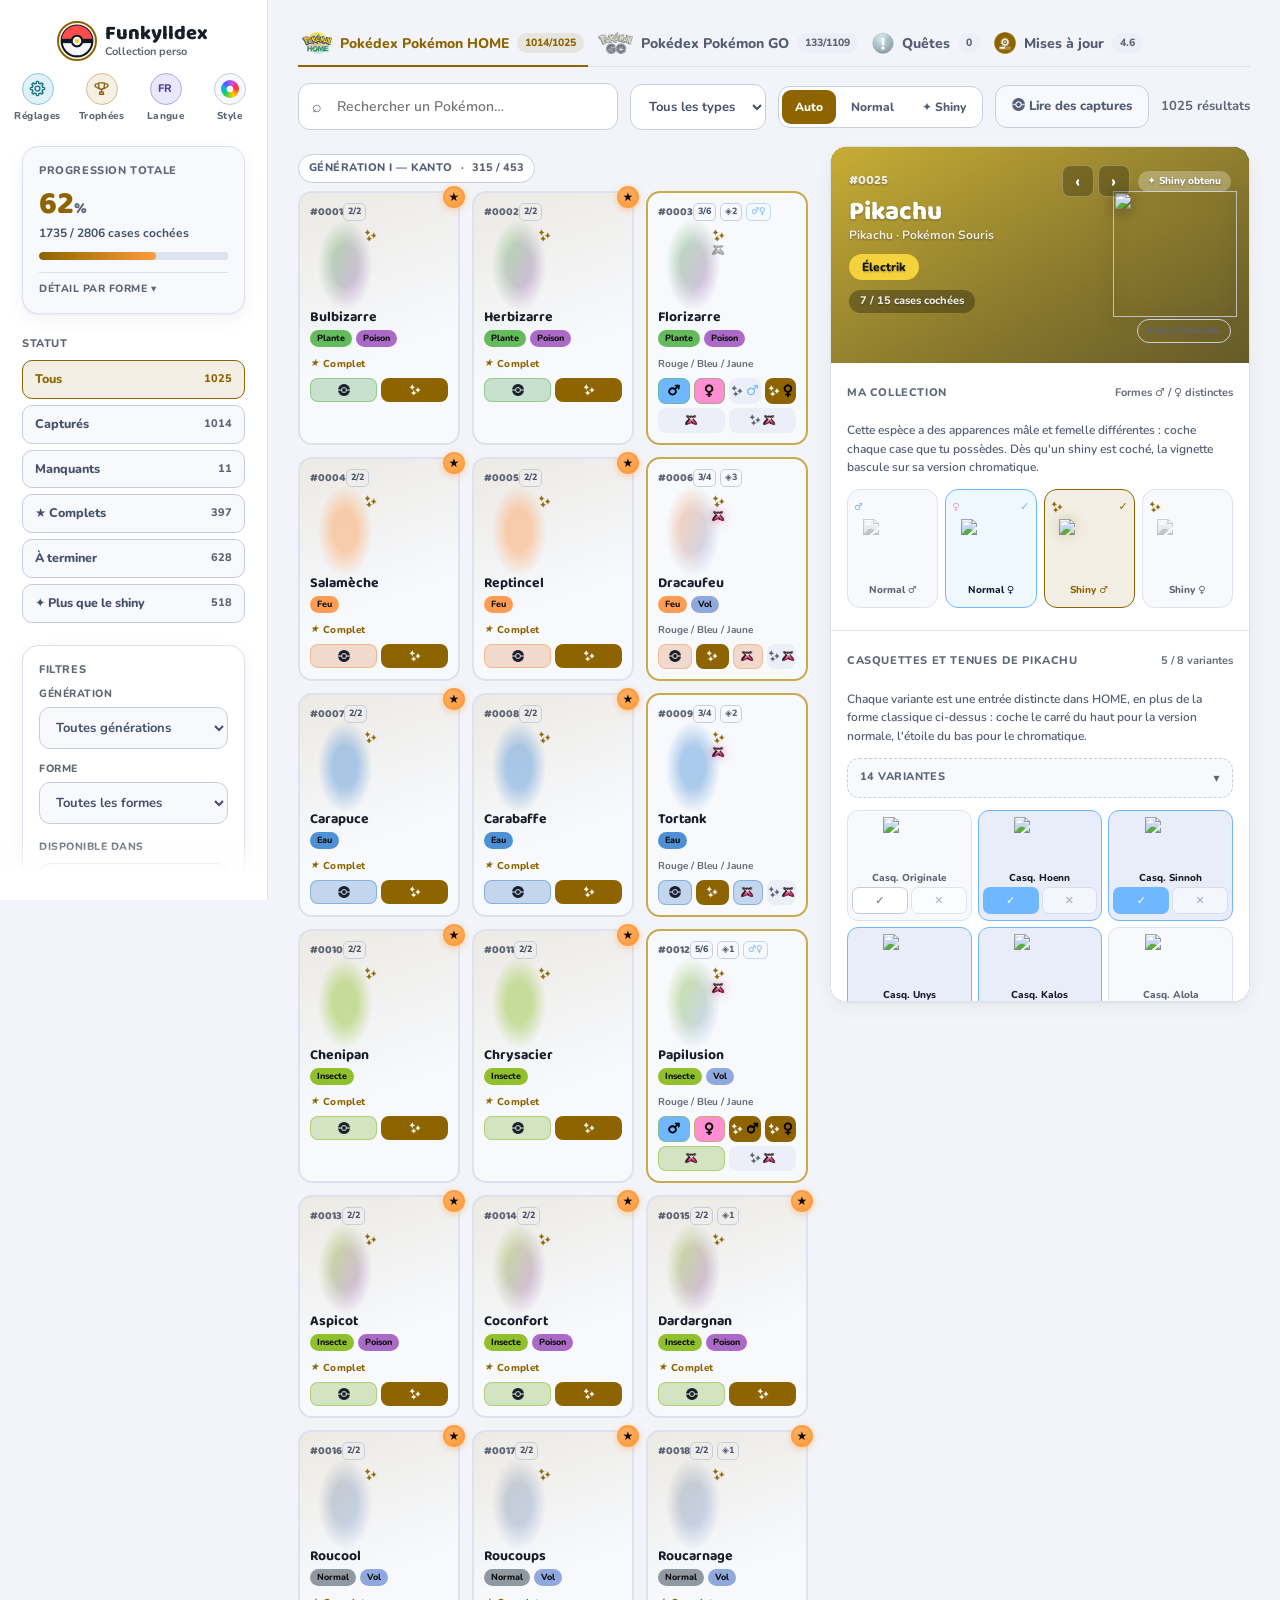
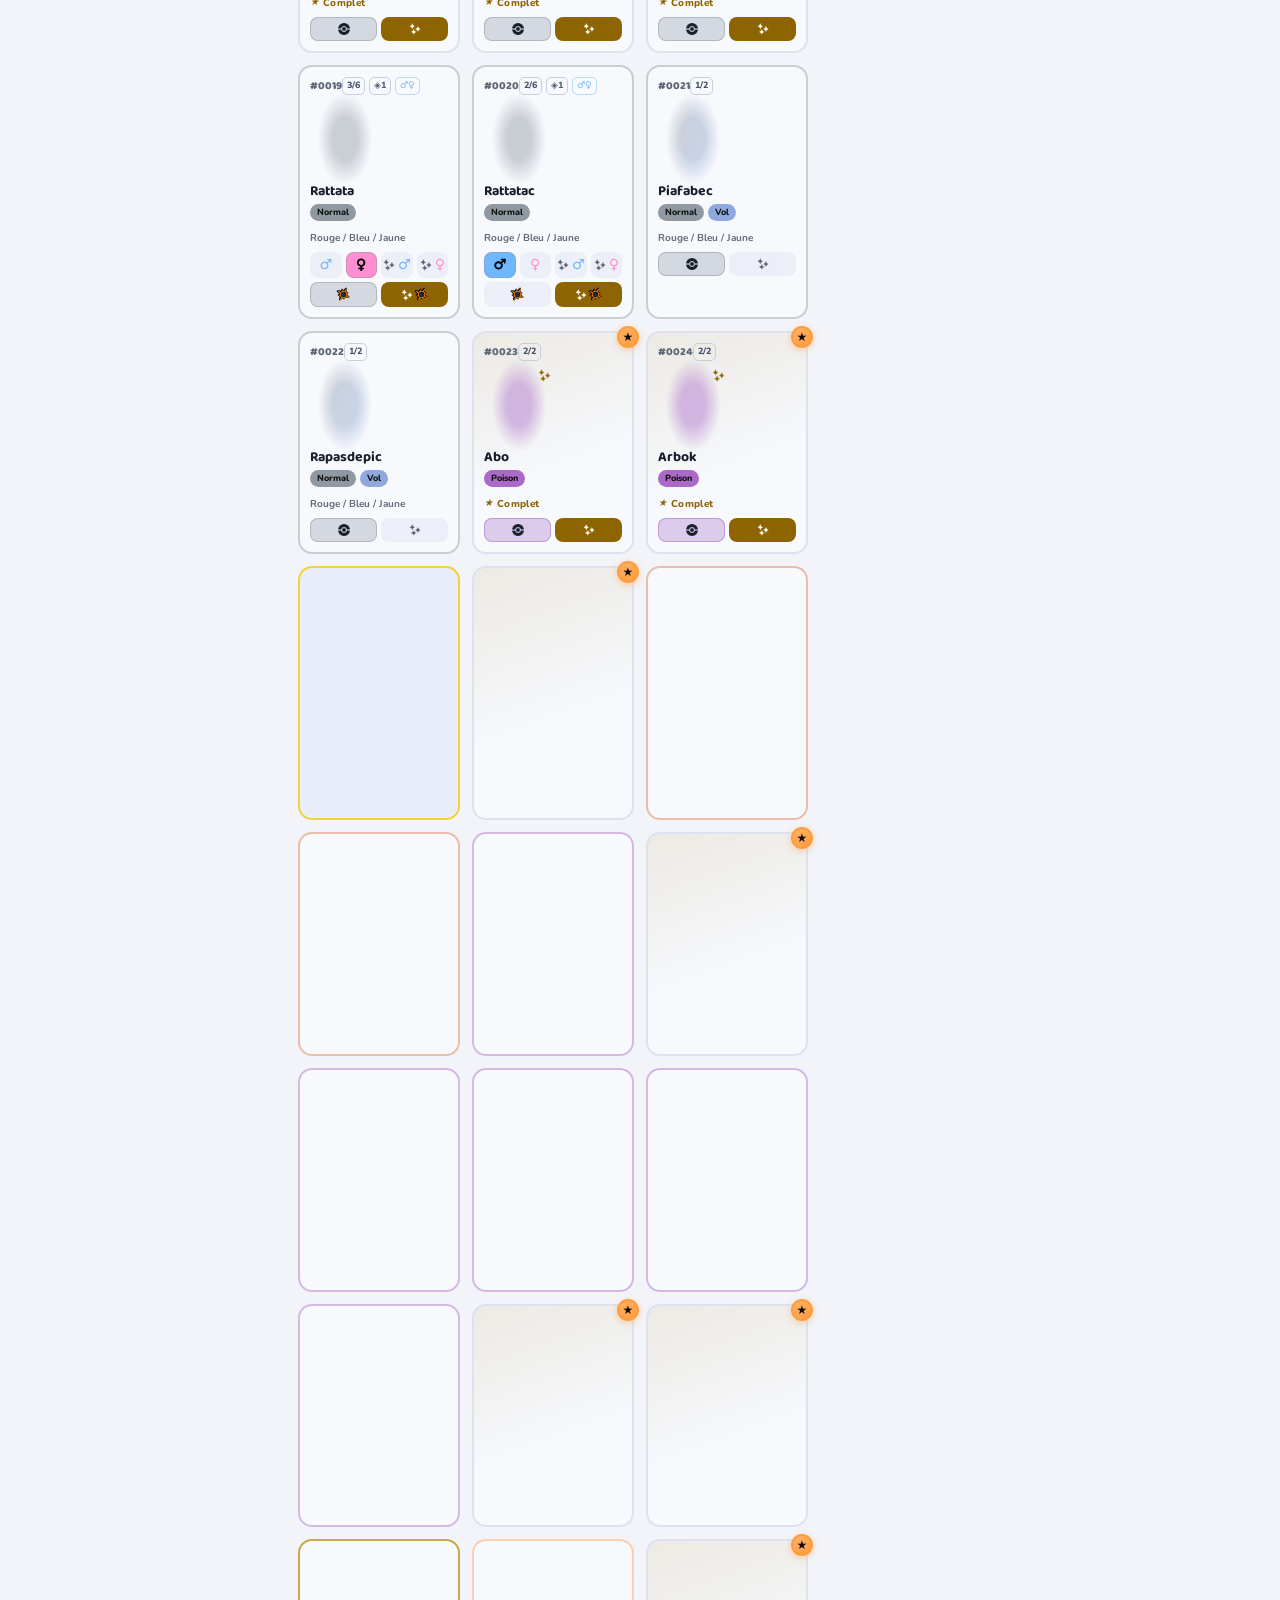
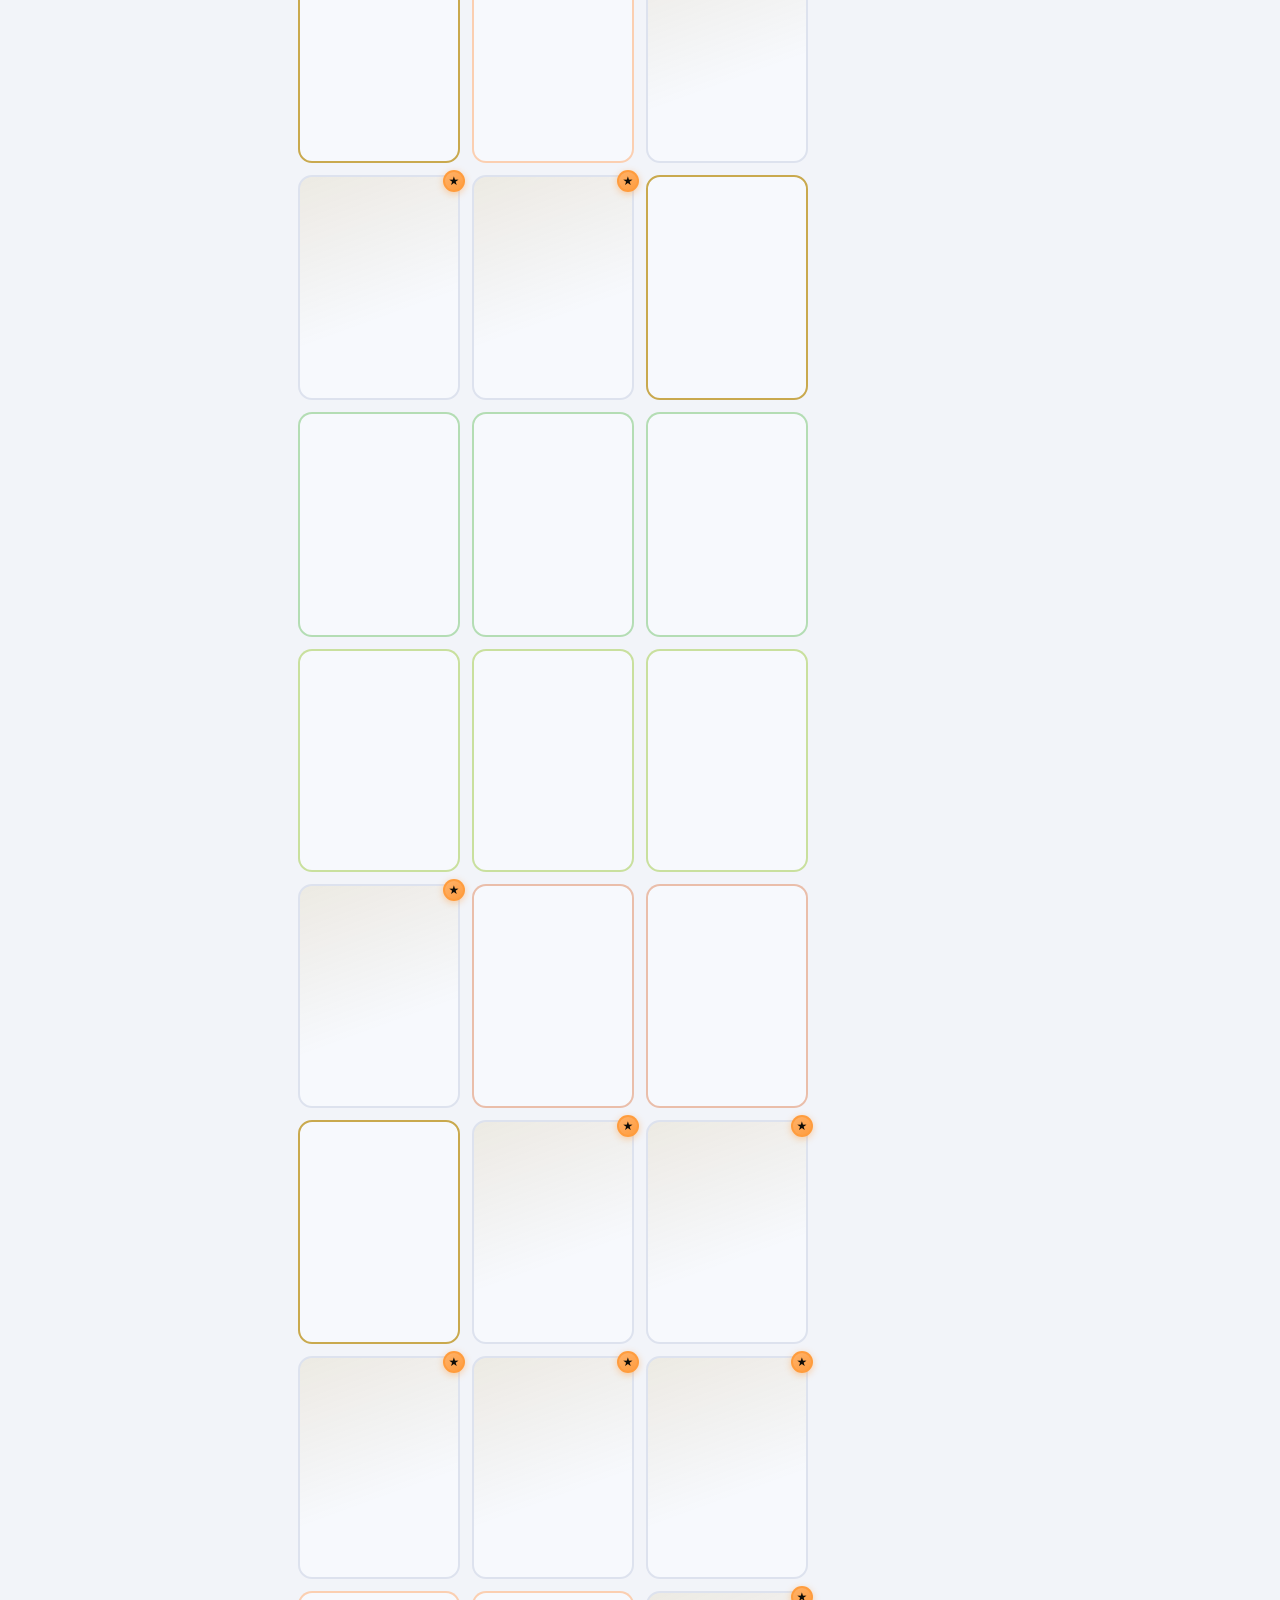
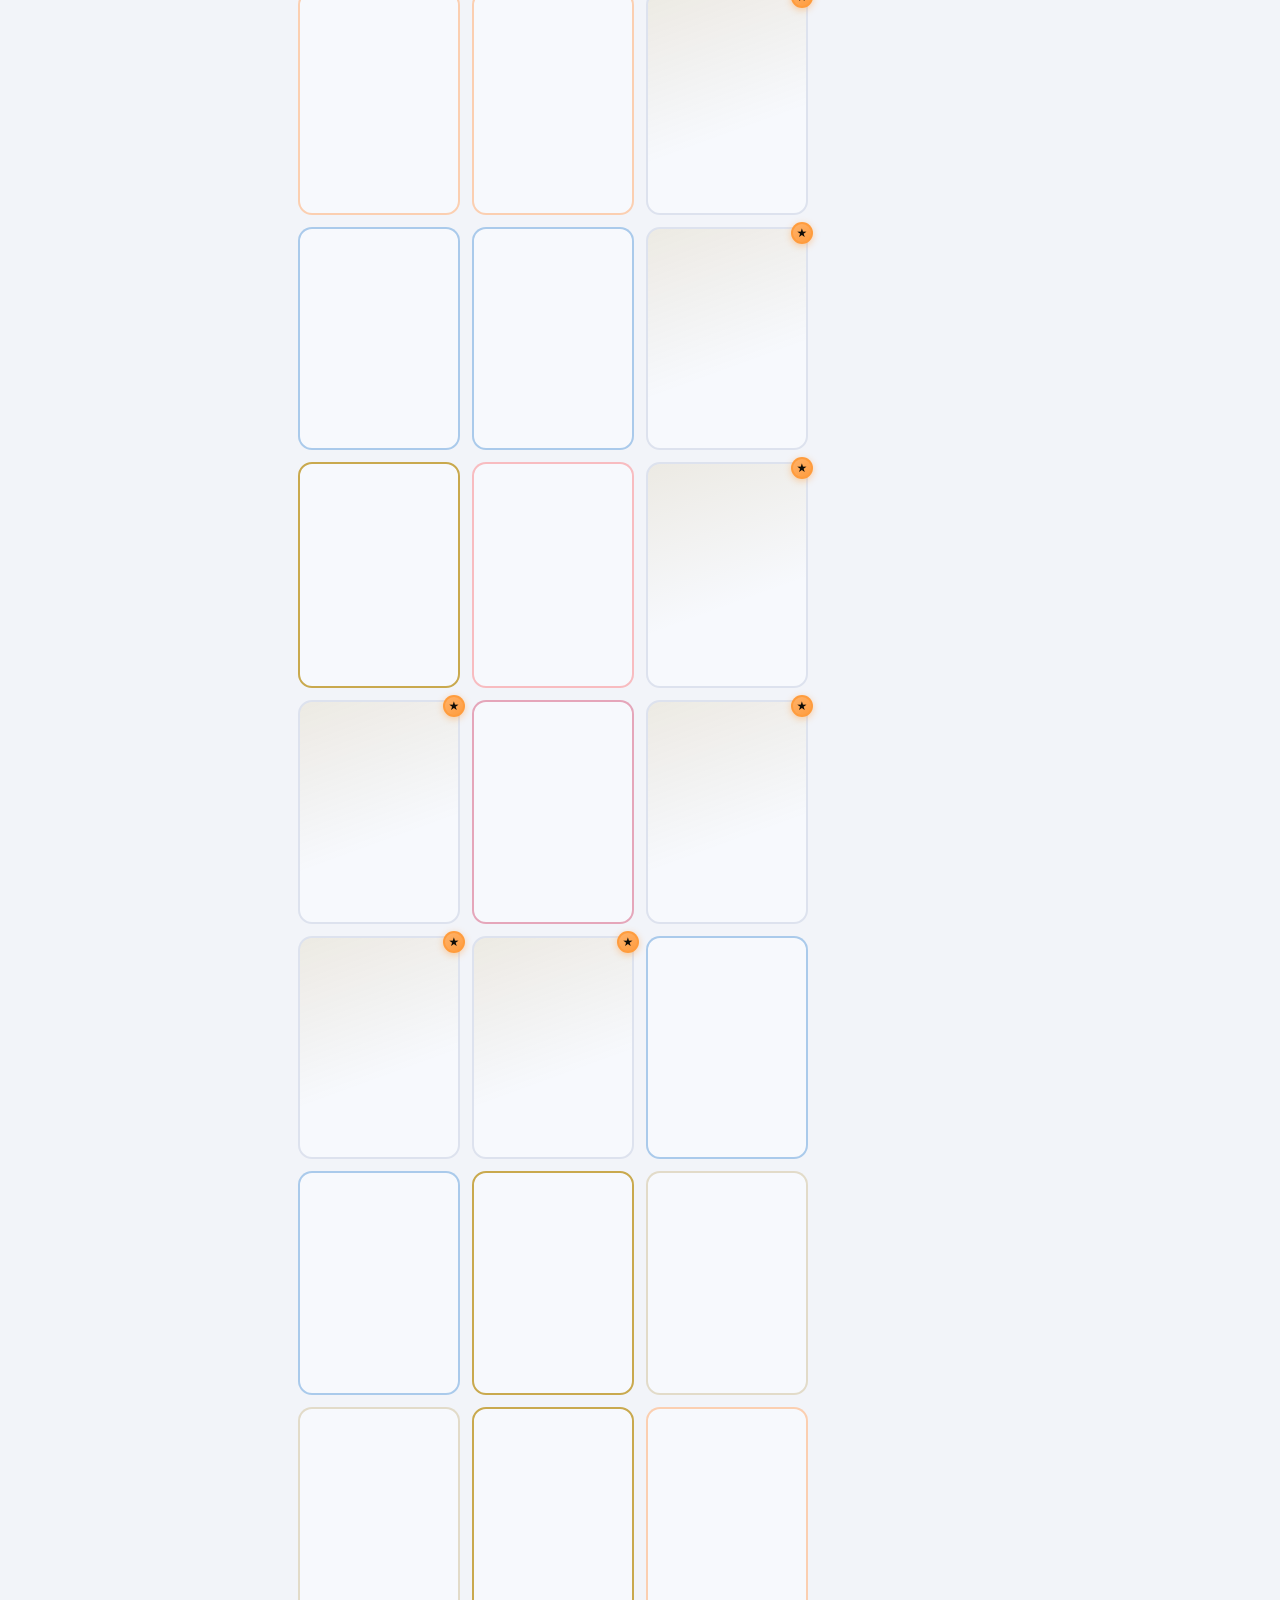
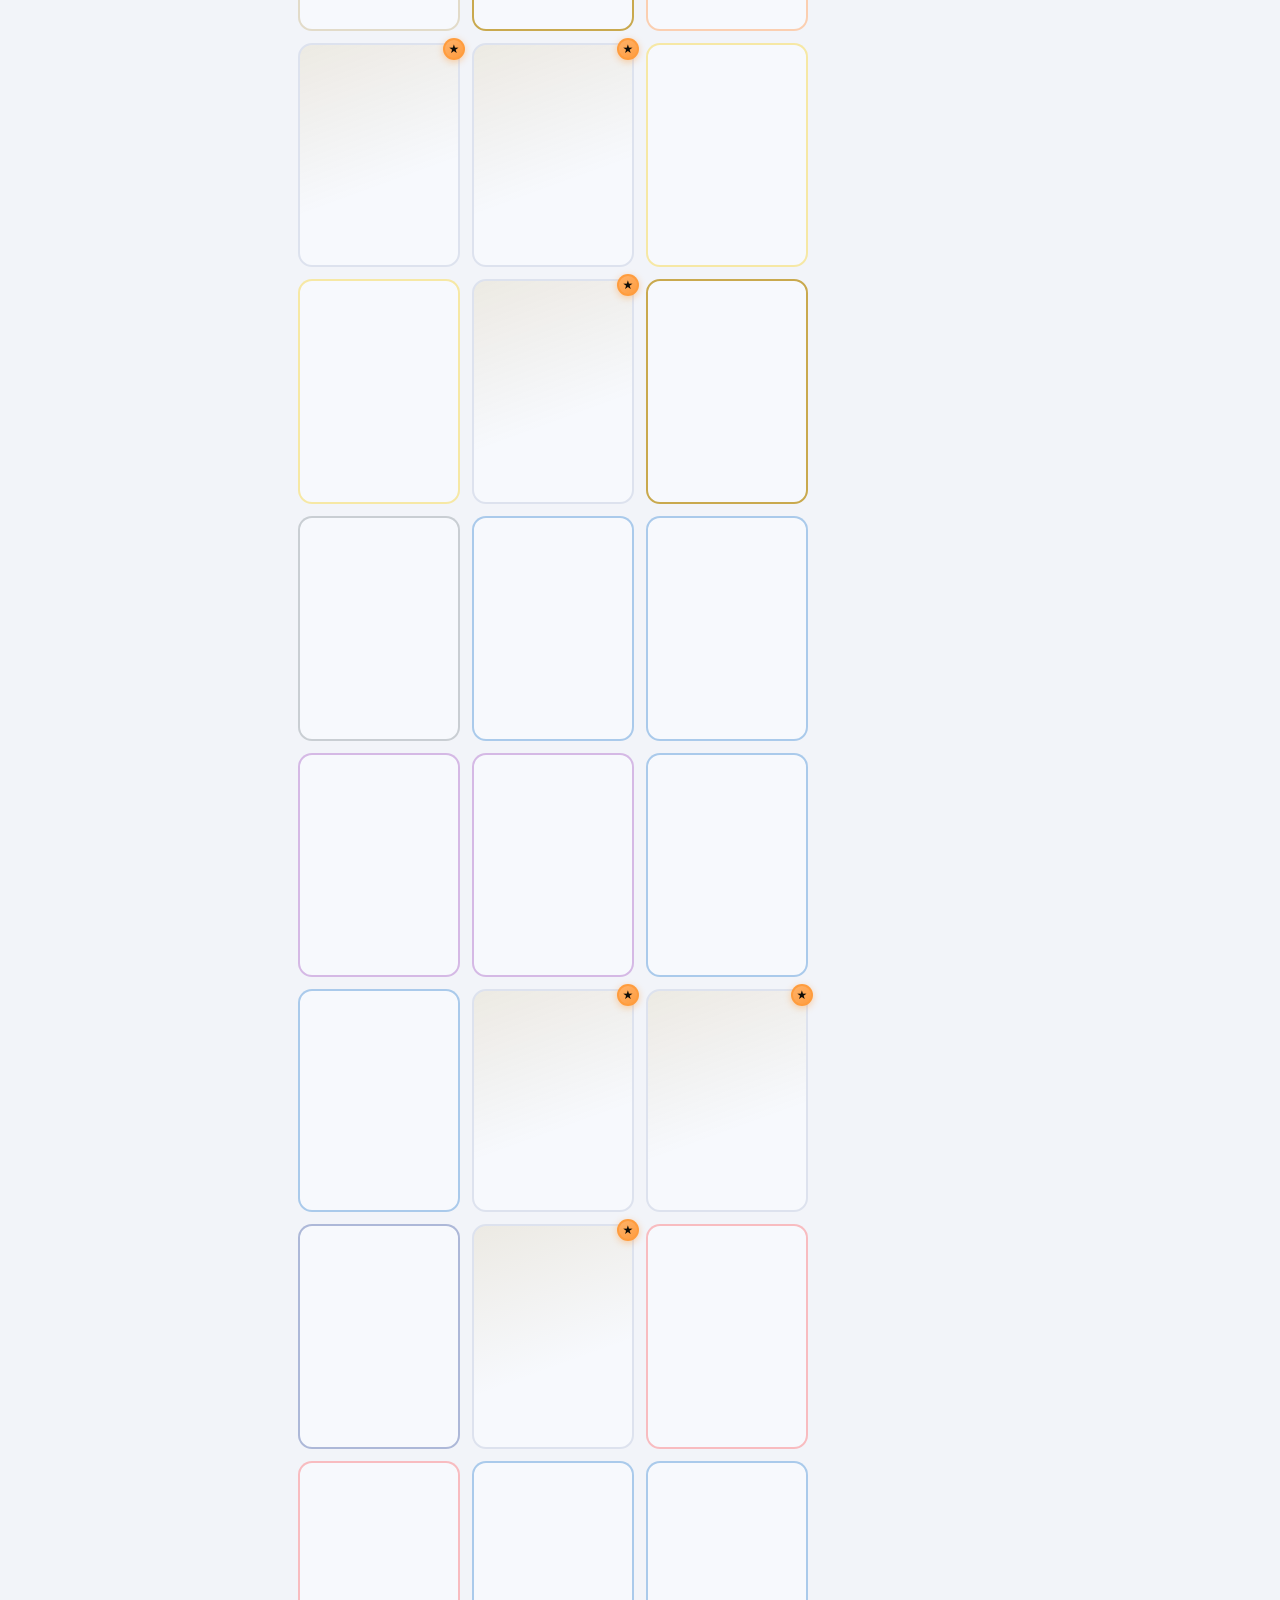
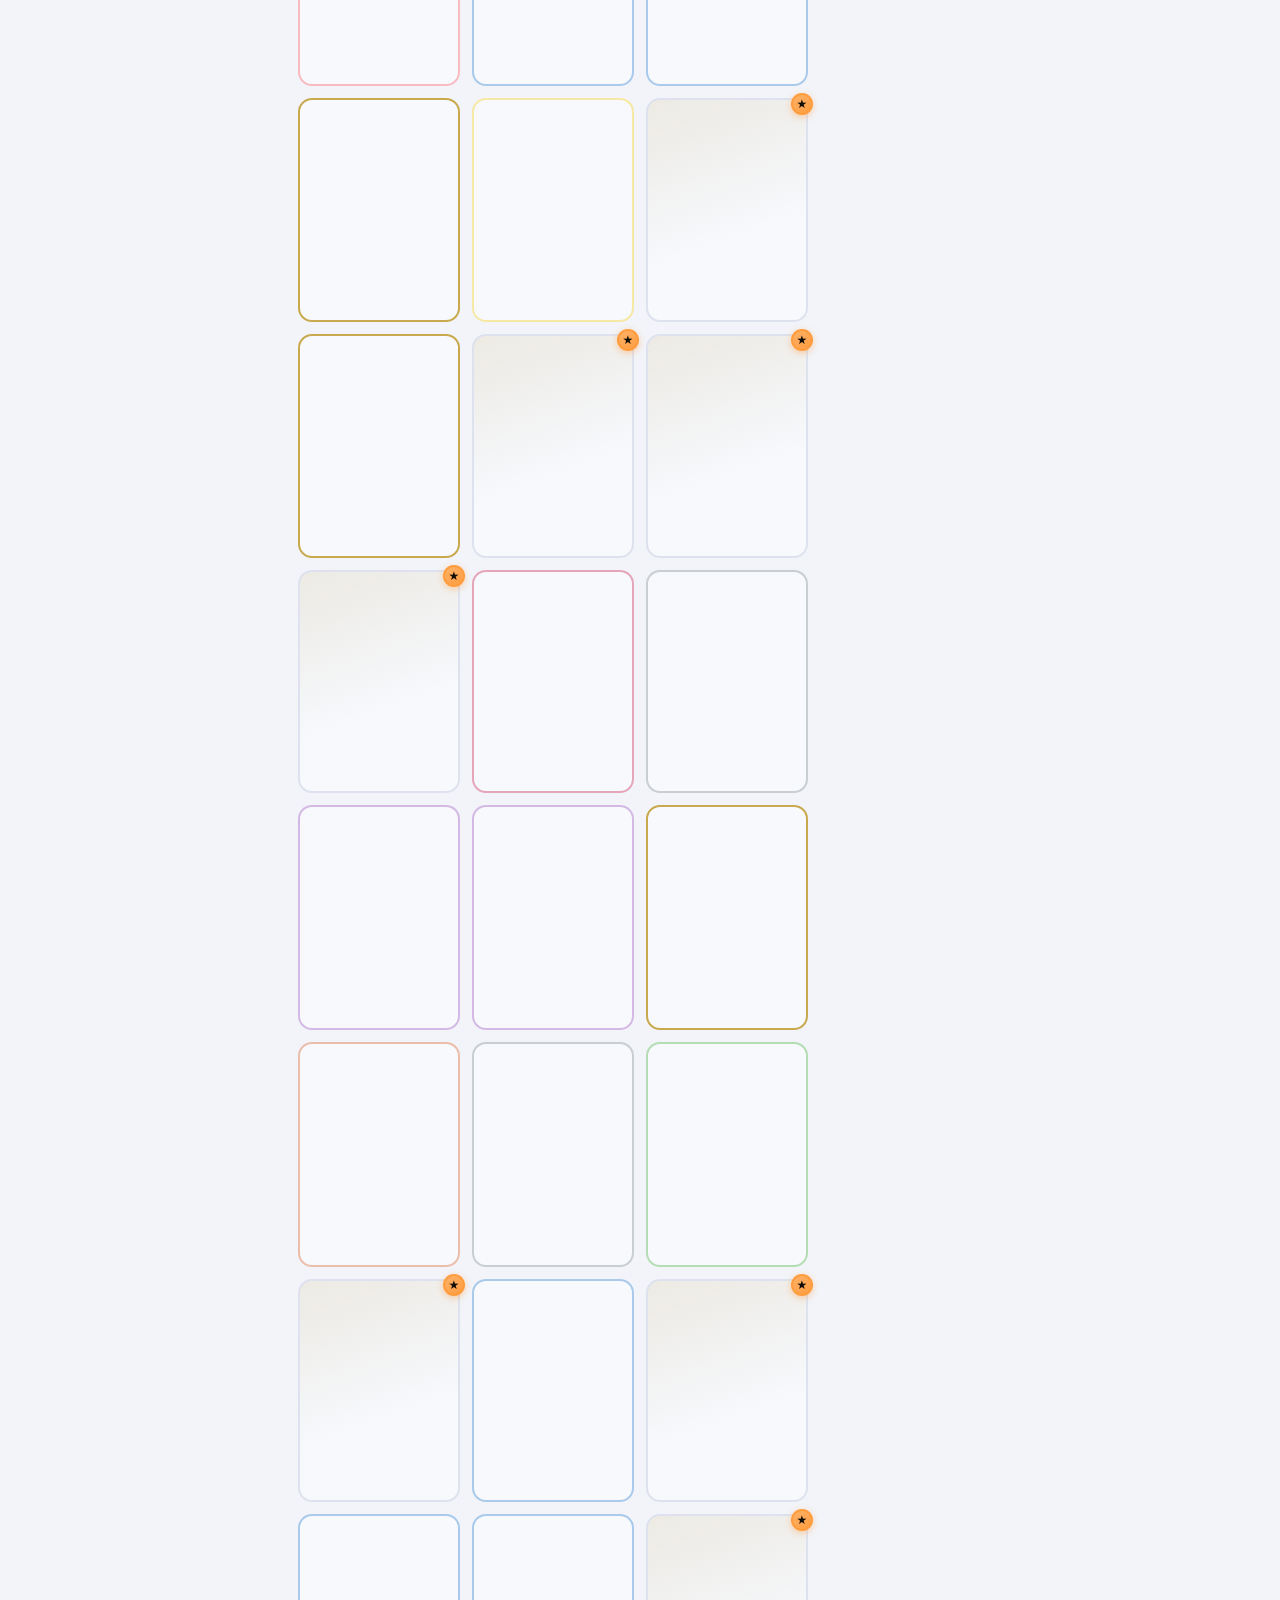
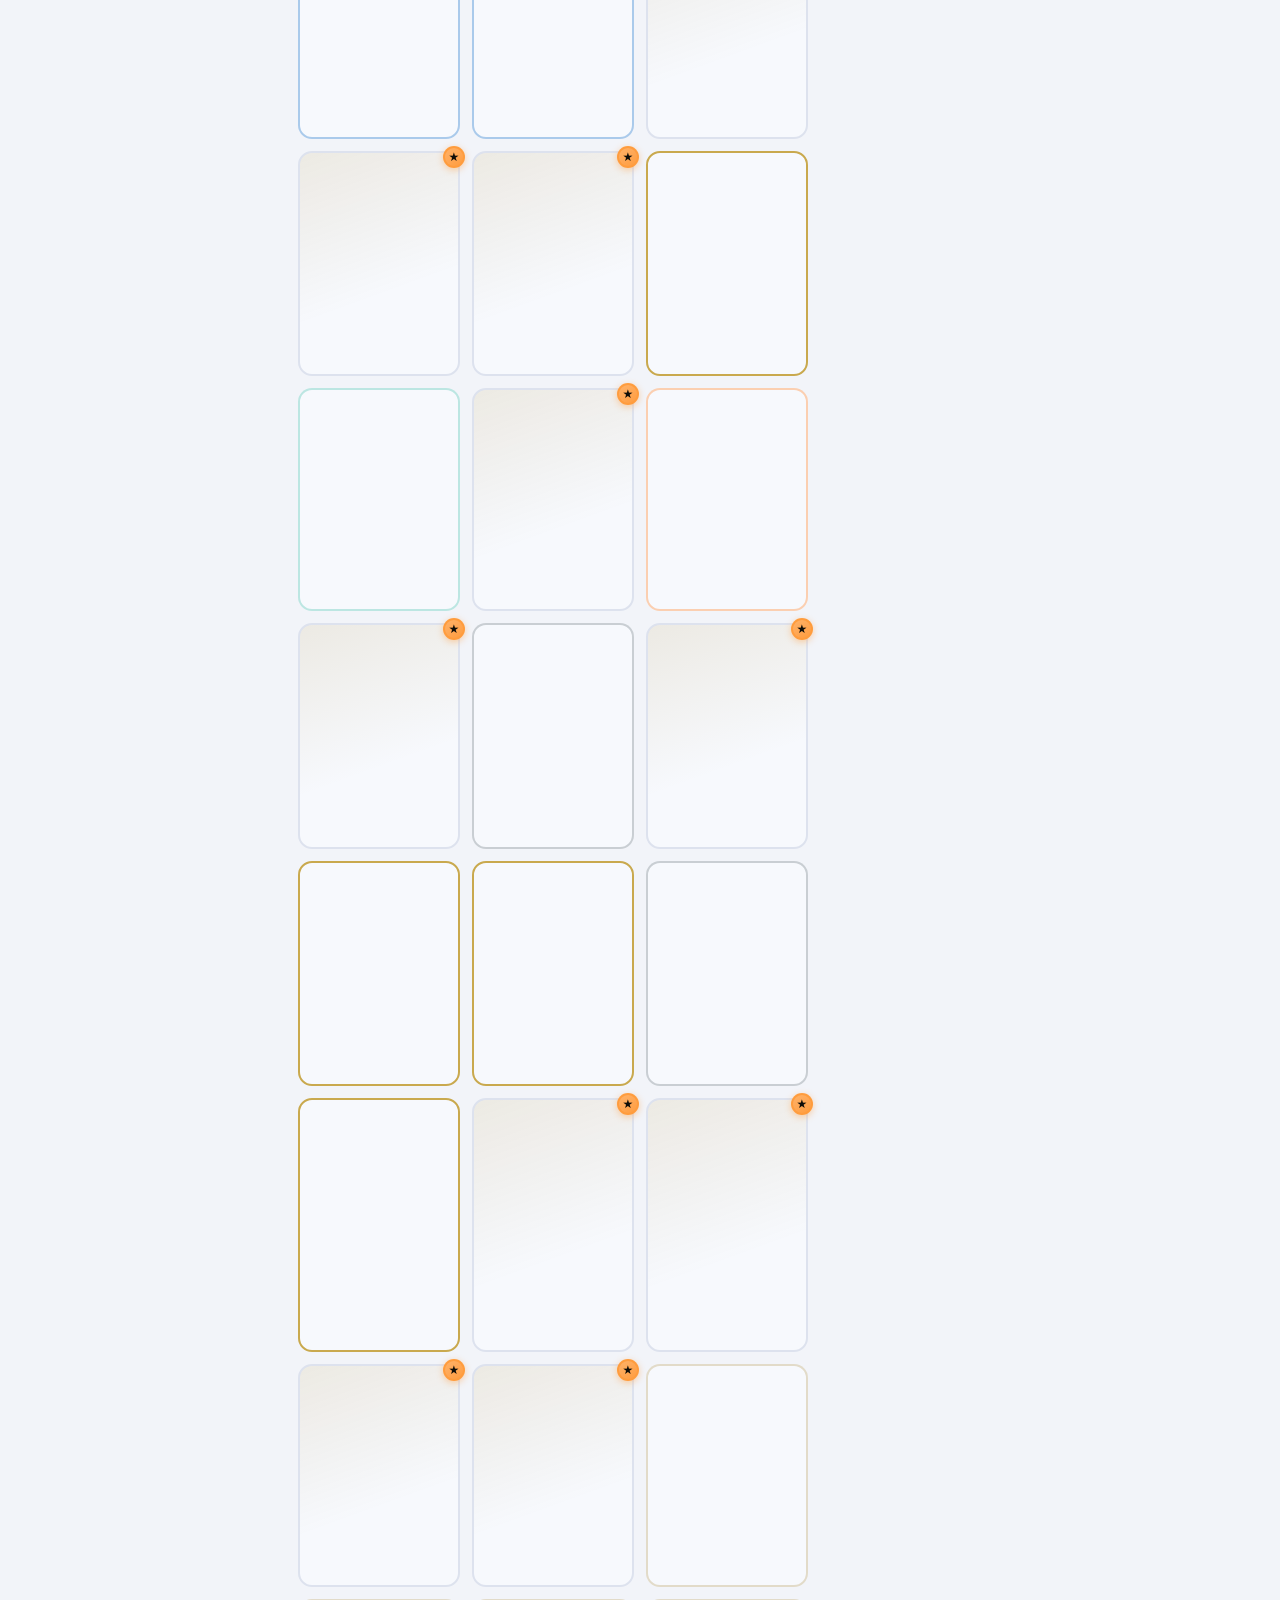
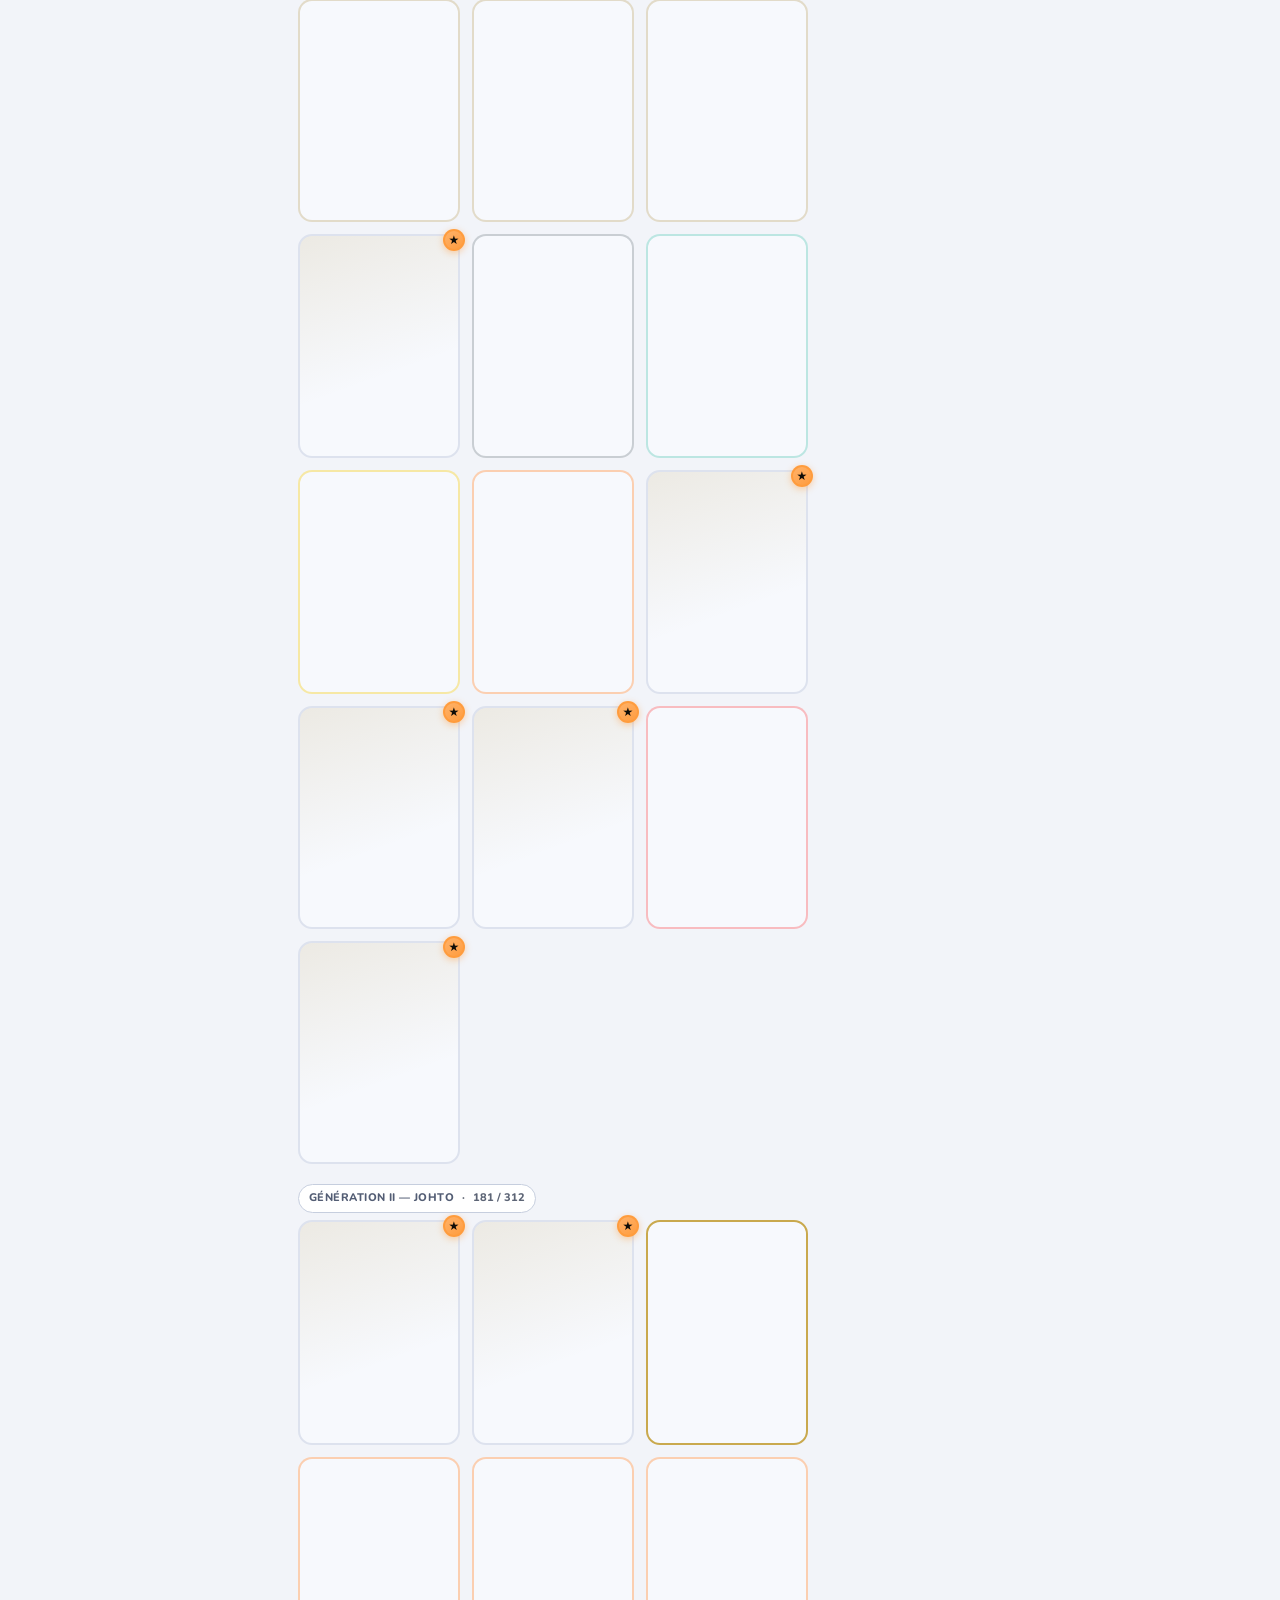
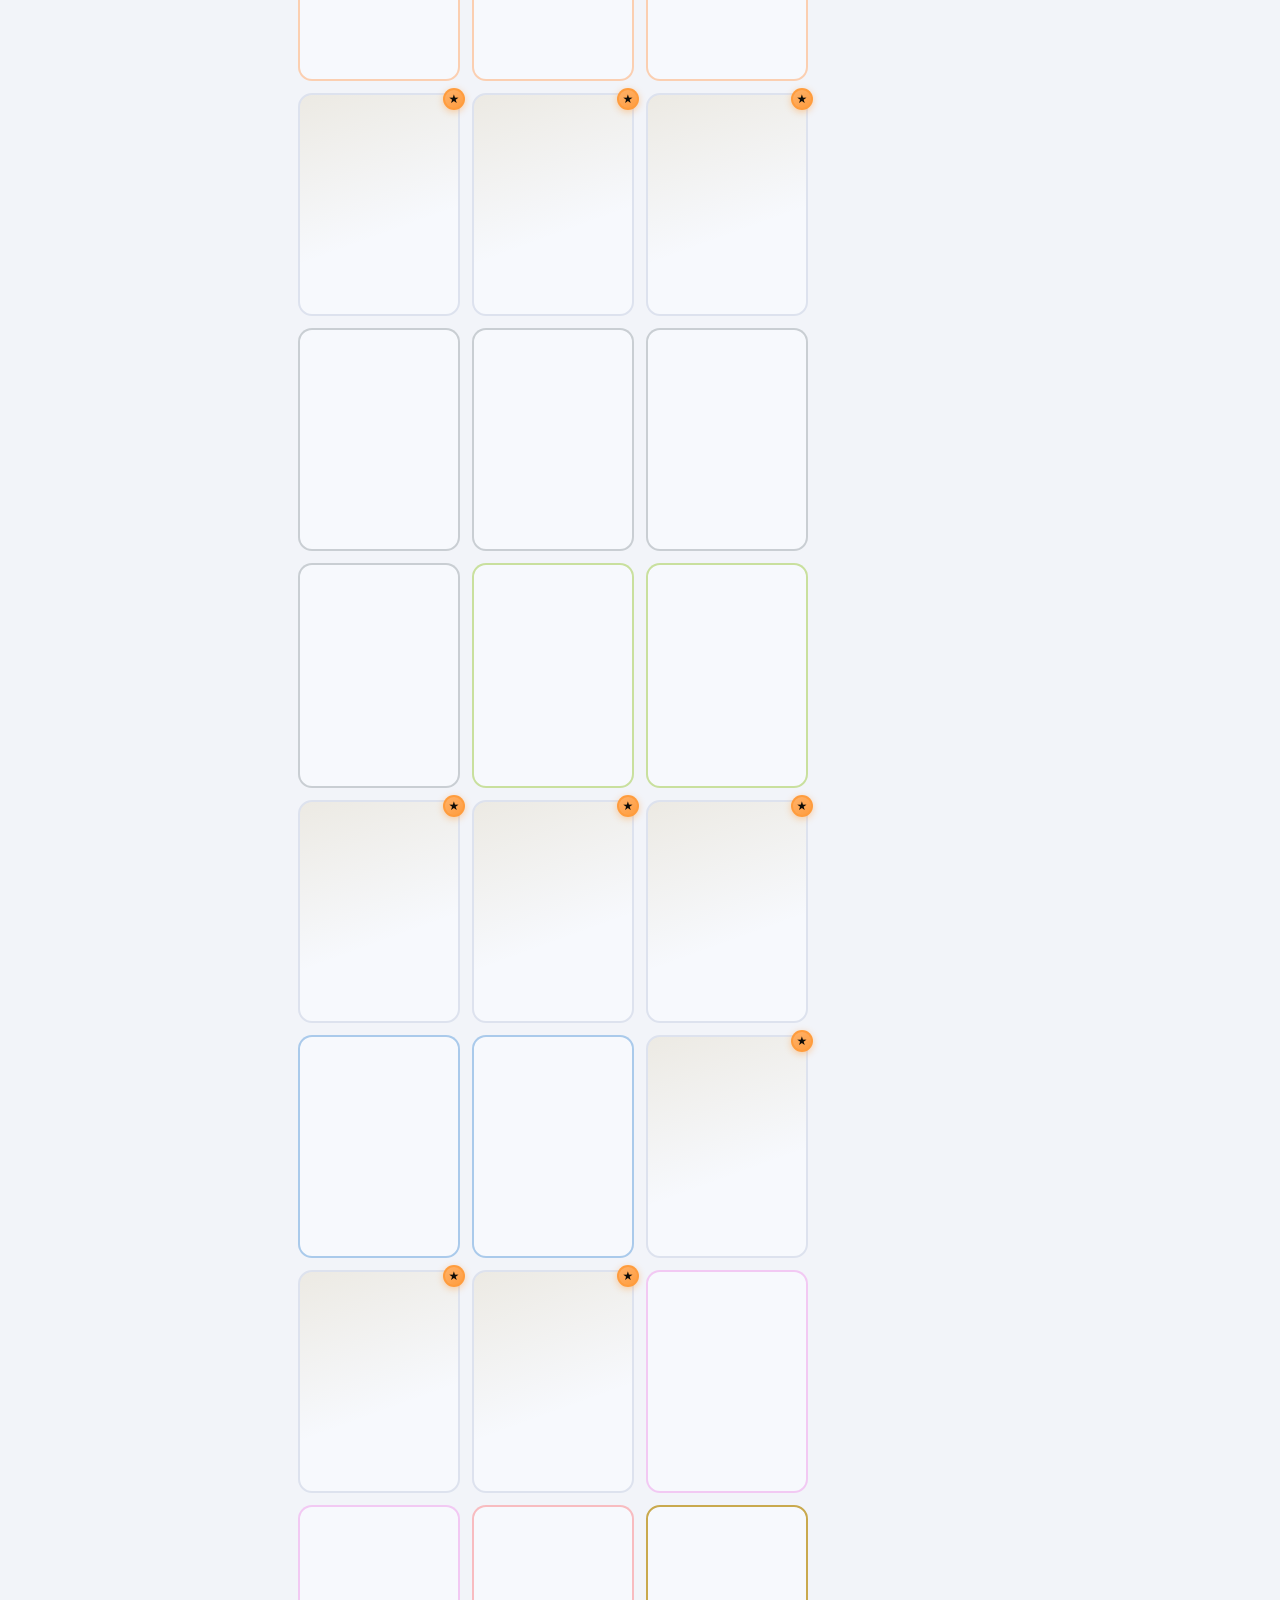
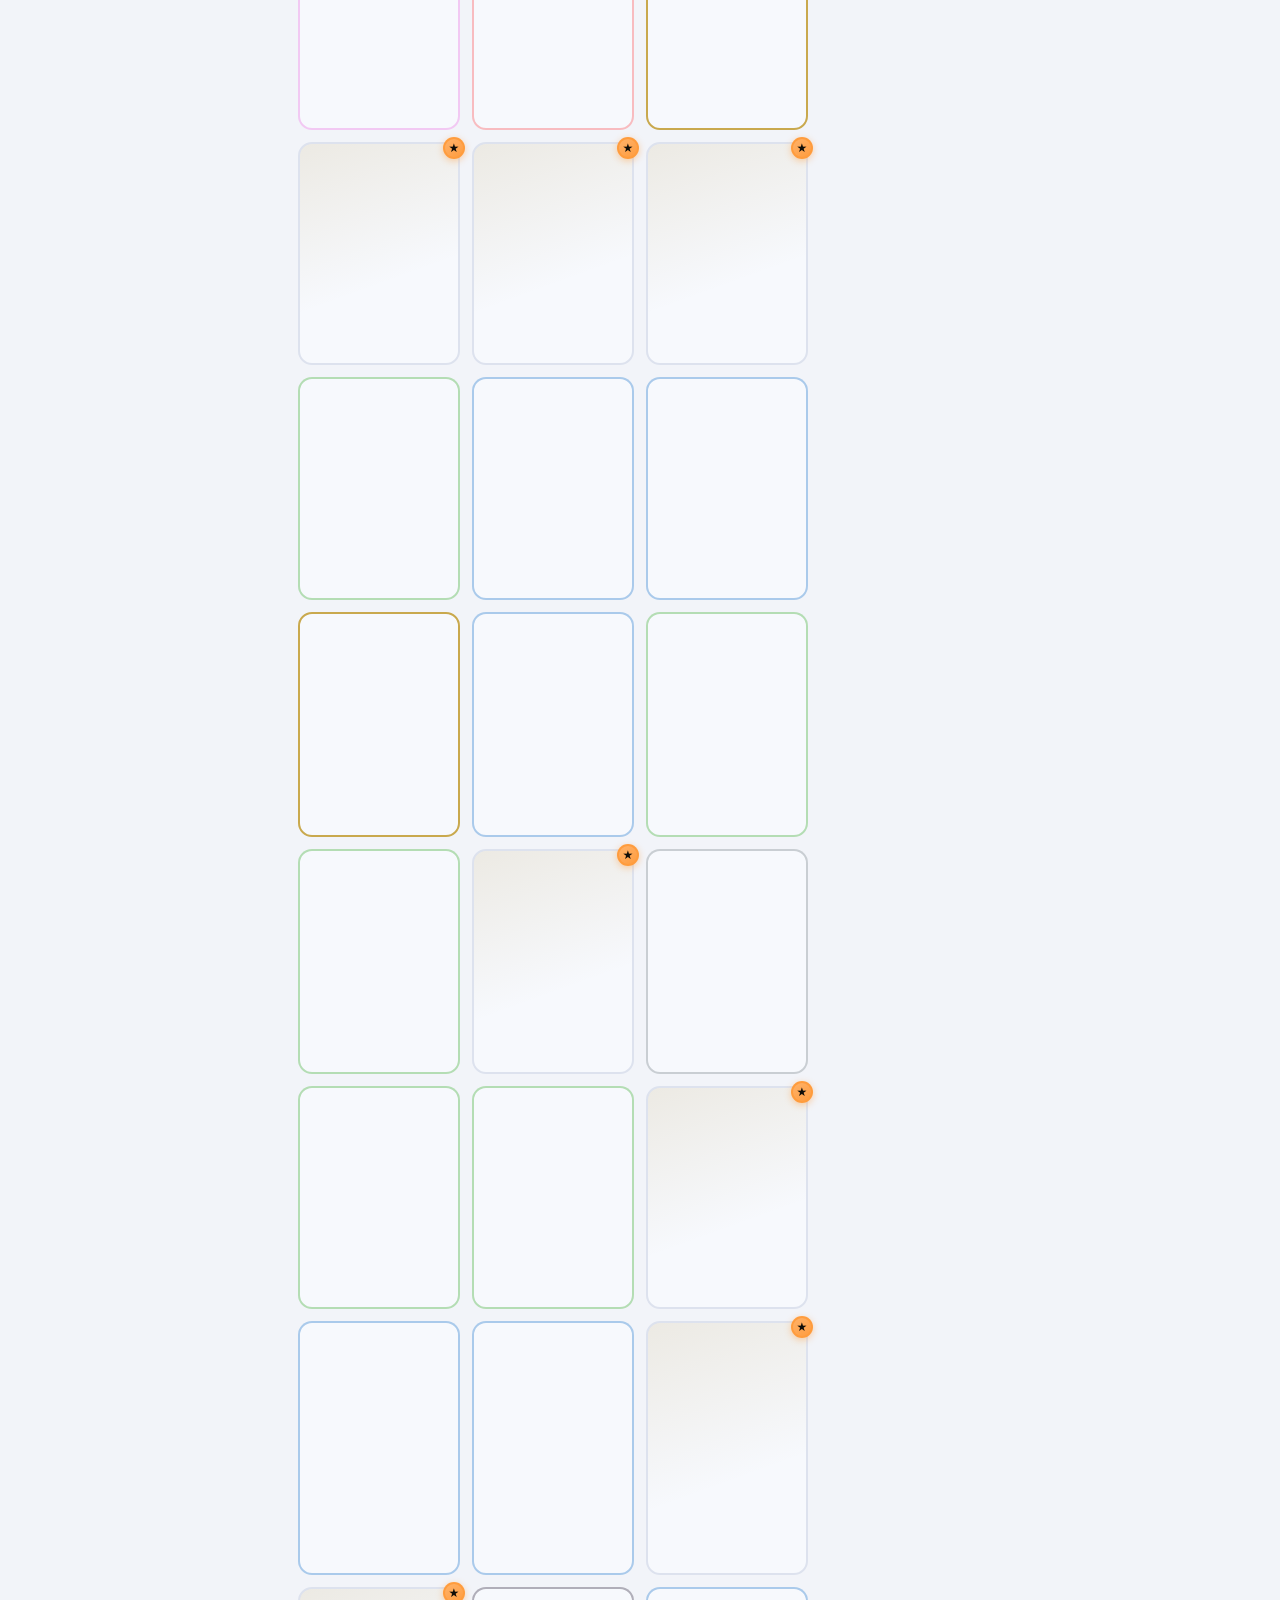
==== index.html @ be8aa4d6 "L ecran de chargement Dynamax L ecran de chargement est la premiere chose qu on voit, et la seule qu" ====
<!DOCTYPE html>
<html lang="fr" data-theme="dark">
<head>
<meta charset="utf-8">
<!-- viewport-fit=cover n'est pas cosmetique : sans lui, les dix regles qui
     appellent env(safe-area-inset-*) — barre « Filtres », fiche en tiroir,
     bouton de remontee, lecteur de captures — recoivent TOUJOURS zero, sur
     tous les appareils. La gestion de l'encoche et de la barre gestuelle
     etait donc ecrite, mais inerte. -->
<meta name="viewport" content="width=device-width, initial-scale=1, viewport-fit=cover">
<title>Funkylldex — collection perso</title>
<meta name="description" content="Pokédex personnel : suivi de collection, formes ♂ / ♀, chromatiques et quêtes de shiny hunt.">
<meta name="color-scheme" content="dark light">

<!-- `theme-color` teinte la barre du navigateur et, une fois installé, le
     bandeau système de l'application. Deux valeurs : ui/theme.js remplace la
     balise active quand on bascule, sinon le bandeau resterait sombre sur un
     site passé en clair. -->
<meta name="theme-color" content="#0a0d17">
<meta name="apple-mobile-web-app-capable" content="yes">
<meta name="apple-mobile-web-app-status-bar-style" content="black-translucent">
<meta name="apple-mobile-web-app-title" content="Funkylldex">
<meta name="mobile-web-app-capable" content="yes">

<link rel="manifest" href="manifest.webmanifest">
<link rel="icon" href="assets/img/favicon.svg" type="image/svg+xml">
<link rel="icon" href="assets/img/icon-192.png" type="image/png" sizes="192x192">
<!-- iOS ignore le manifeste : il lui faut sa propre balise, et un PNG opaque
     dont il arrondit lui-même les coins. -->
<link rel="apple-touch-icon" href="assets/img/apple-touch-icon.png">
<link rel="preconnect" href="https://fonts.googleapis.com">
<link rel="preconnect" href="https://fonts.gstatic.com" crossorigin>
<!-- Les 1025 sprites viennent de jsDelivr. Sans cette ligne, le DNS, le TLS et
     la poignée de main n'ont lieu qu'au moment de la première image, donc après
     le premier rendu : 100 à 300 ms d'attente sur mobile, pendant lesquelles la
     grille est déjà à l'écran mais vide. `crossorigin` est obligatoire — les
     images sont demandées en `no-cors`, une préconnexion sans lui ouvrirait la
     mauvaise connexion. -->
<link rel="preconnect" href="https://cdn.jsdelivr.net" crossorigin>
<link href="https://fonts.googleapis.com/css2?family=Baloo+2:wght@500;600;700;800&family=Nunito:wght@400;600;700;800&display=swap" rel="stylesheet">

<!-- Les modules se découvrent en cascade : le navigateur doit analyser main.js
     pour savoir qu'il lui faut core/data.js, puis data.js pour la suite. Ces
     lignes les demandent toutes d'un coup, dès la lecture de l'en-tête. Rien
     n'est exécuté avant l'heure : `modulepreload` ne fait que remplir le cache
     des modules.
     À tenir à jour avec assets/js/ — une ligne de trop ne coûte qu'une requête
     inutile, une ligne manquante ne coûte rien du tout. -->
<link rel="modulepreload" href="assets/js/main.js">
<link rel="modulepreload" href="assets/js/config.js">
<link rel="modulepreload" href="assets/js/core/data.js">
<link rel="modulepreload" href="assets/js/core/dom.js">
<link rel="modulepreload" href="assets/js/core/store.js">
<link rel="modulepreload" href="assets/js/core/i18n.js">
<link rel="modulepreload" href="assets/js/core/prefs.js">
<link rel="modulepreload" href="assets/js/domain/collection.js">
<link rel="modulepreload" href="assets/js/domain/completion.js">
<link rel="modulepreload" href="assets/js/domain/progress.js">
<link rel="modulepreload" href="assets/js/domain/filters.js">
<link rel="modulepreload" href="assets/js/domain/sprites.js">
<link rel="modulepreload" href="assets/js/domain/display.js">
<link rel="modulepreload" href="assets/js/domain/availability.js">
<link rel="modulepreload" href="assets/js/domain/hunt.js">
<link rel="modulepreload" href="assets/js/domain/sync.js">
<link rel="modulepreload" href="assets/js/ui/sidebar.js">
<link rel="modulepreload" href="assets/js/ui/dex-grid.js">
<link rel="modulepreload" href="assets/js/ui/go-dex.js">
<link rel="modulepreload" href="assets/js/ui/detail-panel.js">
<link rel="modulepreload" href="assets/js/ui/quest.js">
<link rel="modulepreload" href="assets/js/ui/save.js">
<link rel="modulepreload" href="assets/js/ui/shortcuts.js">
<link rel="modulepreload" href="assets/js/ui/theme.js">
<link rel="modulepreload" href="assets/js/ui/themes-list.js">
<link rel="modulepreload" href="assets/js/ui/to-top.js">
<link rel="modulepreload" href="assets/js/ui/active-filters.js">
<link rel="modulepreload" href="assets/js/ui/undo.js">
<link rel="modulepreload" href="assets/js/ui/haptics.js">
<link rel="modulepreload" href="assets/js/ui/import-photos.js">
<link rel="modulepreload" href="assets/js/domain/reco.js">
<link rel="modulepreload" href="assets/js/ui/common.js">
<link rel="modulepreload" href="assets/js/ui/langue.js">
<link rel="modulepreload" href="assets/js/ui/parametres.js">
<link rel="modulepreload" href="assets/js/domain/succes.js">
<link rel="modulepreload" href="assets/js/domain/quetes.js">
<link rel="modulepreload" href="assets/js/ui/symboles-jeux.js">
<link rel="modulepreload" href="assets/js/ui/sons.js">
<link rel="modulepreload" href="assets/js/ui/carte-partage.js">
<link rel="modulepreload" href="assets/js/ui/icones-succes.js">
<link rel="modulepreload" href="assets/js/ui/page-succes.js">
<link rel="modulepreload" href="assets/js/ui/decor-theme.js">
<link rel="modulepreload" href="assets/js/domain/recompenses.js">
<link rel="modulepreload" href="assets/js/ui/recompenses.js">
<link rel="modulepreload" href="assets/js/ui/retour.js">
<link rel="modulepreload" href="assets/js/ui/popup.js">
<link rel="modulepreload" href="assets/js/ui/changements.js">
<link rel="modulepreload" href="assets/js/domain/journal.js">
<link rel="modulepreload" href="assets/js/ui/succes-detail.js">
<link rel="modulepreload" href="assets/js/ui/journal.js">
<link rel="modulepreload" href="assets/js/domain/maj.js">
<link rel="modulepreload" href="assets/js/ui/maj.js">
<link rel="modulepreload" href="assets/js/domain/historique.js">
<link rel="modulepreload" href="assets/js/ui/courbe.js">

<link rel="stylesheet" href="assets/css/theme.css">
<link rel="stylesheet" href="assets/css/base.css">
<link rel="stylesheet" href="assets/css/layout.css">
<link rel="stylesheet" href="assets/css/components.css">
</head>
<body>

<!-- Ecran de chargement, remplace des que les donnees sont pretes. -->
<div id="boot" class="boot">
  <!-- Le logo du site, et non plus une Poké Ball dessinée en CSS. C'est le même
       fichier que le favicon, que l'icône de l'application installée et que la
       marque en haut de la barre latérale : l'écran de chargement montre enfin
       ce qu'on vient d'ouvrir. En SVG, donc net à toutes les densités, et pour
       398 octets — il est de toute façon déjà demandé comme favicon, l'écran de
       chargement ne coûte donc pas une requête de plus. -->
  <!-- L'enveloppe existe pour les ANNEAUX de l'écran de chargement « Dynamax ».
       Une image est un élément remplacé : elle ne peut pas porter de
       pseudo-élément, et c'est pourtant sur elle, exactement centrés, que les
       ondes doivent partir. Les poser sur `.boot` aurait visé le milieu du bloc,
       c'est-à-dire entre le logo et le texte. Sans récompense portée, cette
       enveloppe ne fait rien du tout. -->
  <span class="boot__astre">
    <img class="boot__ball" src="assets/img/favicon.svg" alt="" aria-hidden="true"
         width="46" height="46" decoding="async">
  </span>
  <p class="boot__text">Chargement du Pokédex…</p>
  <p id="boot-error" class="boot__error" hidden></p>
</div>

<div id="app" class="app" hidden>

  <button type="button" id="nav-toggle" class="nav-toggle" aria-expanded="false" aria-controls="sidebar">
    <span aria-hidden="true">☰</span> Filtres
  </button>

  <!-- Sur téléphone, la barre latérale devient un tiroir posé par-dessus la
       page : il lui faut son fond assombri. Voir ui/sidebar.js. -->
  <div id="nav-backdrop" class="nav-backdrop" hidden></div>

  <!-- ============================= BARRE LATERALE ============================= -->
  <aside id="sidebar" class="sidebar" aria-label="Filtres et progression">
    <!-- Le nom sur une ligne, les trois entrées sur la suivante.
         Elles étaient toutes sur une seule ligne, et la barre latérale ne fait
         que 268 px : à trois boutons le dernier sortait du conteneur et passait
         sous le panneau principal. Deux lignes leur donnent la place, et
         rassemblent au même endroit ce qui règle l'apparence — les paramètres,
         la langue, le thème. -->
    <div class="brand">
      <div class="brand__ligne">
        <!-- Le logo du site lui-meme, et non plus une pastille bicolore dessinee
             en CSS : c'est le meme fichier que le favicon et que l'icone de
             l'application installee. En SVG pour rester net a toutes les densites
             d'ecran, et pour 398 octets. -->
        <img class="brand__ball" src="assets/img/favicon.svg" alt="" aria-hidden="true"
             width="34" height="34" decoding="async">
        <span class="brand__text">
          <strong class="brand__title">Funkylldex</strong>
          <span class="brand__sub">Collection perso</span>
        </span>
        <button type="button" id="nav-close" class="icon-btn nav-close"
                title="Fermer les filtres" aria-label="Fermer les filtres" hidden>✕</button>
      </div>
      <!-- Trois entrées, et ce sont les seules. Les deux dernières portent leur
           état COURANT — « FR » quand on lit du français — et non ce qu'on
           obtiendrait en cliquant : un bouton qui affiche l'action se lit dans
           les deux sens, et on ne sait plus lequel est vrai.

           Le son était le premier des trois ; il est descendu dans les
           paramètres avec la densité de la grille. Ce sont des préférences
           d'appareil, qu'on règle une fois et qu'on oublie — alors que la langue
           et surtout le thème se changent souvent, et méritent de rester à un
           seul appui. -->
      <div class="brand__reglages">
        <span class="reglage">
          <button type="button" id="settings-toggle" class="icon-btn icon-btn--teinte"
                  aria-expanded="false" aria-controls="settings-panel"
                  title="Paramètres" aria-label="Paramètres"></button>
          <span class="reglage__mot" aria-hidden="true">Réglages</span>
        </span>
        <span class="reglage">
          <button type="button" id="succes-toggle" class="icon-btn icon-btn--teinte"
                  aria-expanded="false" aria-controls="succes-panel"
                  title="Succès" aria-label="Succès"></button>
          <span class="reglage__mot" aria-hidden="true">Trophées</span>
        </span>
        <span class="reglage">
          <button type="button" id="lang-toggle" class="icon-btn icon-btn--teinte icon-btn--lang"
                  title="Langue : Français — cliquer pour l'anglais"
                  aria-label="Langue : Français — cliquer pour l'anglais">FR</button>
          <span class="reglage__mot" aria-hidden="true">Langue</span>
        </span>
        <span class="reglage">
          <button type="button" id="theme-toggle" class="icon-btn"
                  aria-expanded="false" aria-controls="theme-picker"
                  title="Customisation" aria-label="Customisation"><span class="theme-wheel" aria-hidden="true"></span></button>
          <span class="reglage__mot" aria-hidden="true">Style</span>
        </span>
      </div>
    </div>


    <!-- Rempli par ui/parametres.js, et vide dans le HTML livré : son contenu
         dépend de préférences qu'on ne connaît qu'une fois le localStorage lu.
         Le poser en dur ici aurait affiché des cases décochées avant de les
         corriger, ce qui se voit. -->
    <div id="settings-panel" class="params" role="group" aria-label="Paramètres" hidden></div>


    <!-- Un seul panneau pour toute la progression : le pourcentage global, puis
         le détail par famille de formes et les trois angles généraux. Les
         barres sont cliquables — chacune applique son propre filtre. -->
    <section class="panel progress-card" aria-label="Progression">
      <!-- Le chiffre principal compte les CASES : c'est la vraie progression du
           site, formes et cosmétiques comprises. Le décompte d'espèces, lui,
           est descendu dans « Ma collection » — il ne mesure pas la même chose
           et ne pouvait pas porter le même nom. -->
      <h2 class="panel__label" id="progress-title">Progression totale</h2>
      <p class="progress-card__pct"><span id="stat-pct">0</span><span class="progress-card__unit">%</span></p>
      <p class="progress-card__count"><span id="stat-owned">0</span> / <span id="stat-total">0</span> cases cochées</p>
      <div class="bar" role="progressbar" aria-labelledby="stat-pct" aria-valuemin="0" aria-valuemax="100" aria-valuenow="0" id="progress-bar">
        <div class="bar__fill" id="progress-fill"></div>
      </div>
      <!-- Repliable, et fermé par défaut : ces dix barres repoussaient
           « Statut » à 666 px du haut, soit hors de portée immédiate. L'état
           est retenu d'une visite à l'autre. -->
      <details id="bars-fold" class="bars-fold">
        <summary class="bars-fold__summary" id="bars-summary">Détail par forme</summary>
        <div id="progress-bars" class="bars"></div>
      </details>
      <!-- La courbe se lit dans l'historique du dépôt : chaque synchronisation
           y a écrit la collection entière, donc les dates sont déjà là. Le
           bouton reste caché tant qu'aucun jeton n'est configuré — sans dépôt,
           il n'y a pas d'historique à lire. Voir ui/courbe.js. -->
      <button type="button" id="courbe-btn" class="progress-card__courbe" hidden>Voir la courbe</button>
    </section>

    <!-- Les filtres passent AVANT les statistiques détaillées. On consulte sa
         progression de temps en temps, on filtre en permanence — et sur
         téléphone toute cette colonne devient un panneau déroulant : les
         cartes de progression y mettaient un écran entier de défilement entre
         le bouton « Filtres » et la première commande. -->
    <section class="field" aria-label="Filtre par statut">
      <h2 class="panel__label">Statut</h2>
      <div id="status-pills" class="pills"></div>
    </section>

    <!-- Les quatre listes déroulantes sous un seul en-tête : quatre titres pour
         quatre selects donnaient une colonne en accordéon, et chaque titre
         pesait autant qu'un vrai bloc de la barre latérale. -->
    <section class="panel filters" aria-label="Filtres et tri">
      <h2 class="panel__label">Filtres</h2>
      <!-- Trois de ces quatre champs n'ont aucun sens dans le Pokédex Pokémon
           GO — il n'y a ni forme, ni jeu d'origine, et un livingdex se range
           toujours par numéro. ui/sidebar.js les masque sur cet onglet, et
           « Génération » y pilote alors `goGen` au lieu de `gen`. -->
      <div class="filters__grid">
        <p class="field" id="field-gen">
          <label class="field__label" for="filter-gen">Génération</label>
          <select id="filter-gen" class="select"></select>
        </p>
        <p class="field" id="field-form">
          <label class="field__label" for="filter-form">Forme</label>
          <select id="filter-form" class="select"></select>
        </p>
        <!-- Le logo du jeu choisi, à côté de l'étiquette. Il ne peut pas aller
             DANS le menu : un `option` n'accepte ni image ni SVG, aucun
             navigateur ne le rend, et remplacer le `select` natif par une liste
             sur mesure aurait coûté la navigation au clavier, la recherche par
             frappe et le sélecteur natif du téléphone — bien meilleur que ce
             qu'on écrirait. À côté, il dit la même chose sans rien coûter. -->
        <p class="field" id="field-game">
          <span class="field__tete">
            <label class="field__label" for="filter-game">Disponible dans</label>
            <span id="game-logo" class="field__logo" aria-hidden="true"></span>
          </span>
          <select id="filter-game" class="select"></select>
        </p>
        <p class="field" id="field-sort">
          <label class="field__label" for="filter-sort">Trier par</label>
          <select id="filter-sort" class="select">
            <option value="num">Numéro national</option>
            <option value="name">Nom (A → Z)</option>
            <option value="type">Type</option>
            <option value="stats">Total des stats</option>
            <!-- Met devant ce qui se termine tout de suite. « À terminer »
                 mélangeait Charmilly et ses 126 cases avec un Pokémon à qui il
                 n'en manque qu'une, dans l'ordre du Pokédex. -->
            <option value="almost">Presque complets</option>
            <!-- L autre lecture de « le plus facile d abord » : celle qui coute
                 des heures. « Presque complets » compte les cases et met devant
                 une variante cosmetique qui ne demande qu un echange ; celui-ci
                 classe les chromatiques manquants par leurs meilleures cotes. -->
            <option value="chasse">Chasse la plus courte</option>
          </select>
        </p>
      </div>
    </section>

    <!-- La légende décrit le tableau « disponible dans quel jeu » de la fiche
         HOME : sans objet dans le Pokédex GO, où ui/sidebar.js la masque. -->
    <section id="legend-panel" class="panel legend" aria-label="Légende du tableau de disponibilité">
      <h2 class="panel__label">Légende du tableau</h2>
      <ul class="legend__list">
        <li><span class="legend__swatch" style="--c:var(--avail-ok)"></span>Présent + shiny huntable</li>
        <li><span class="legend__swatch" style="--c:var(--avail-nolock)"></span>Présent, shiny impossible</li>
        <li><span class="legend__swatch" style="--c:var(--avail-event)"></span>Événement + shiny huntable</li>
        <li><span class="legend__swatch" style="--c:var(--avail-event-lock)"></span>Événement, shiny impossible</li>
        <li><span class="legend__swatch legend__swatch--empty"></span>Absent du jeu</li>
      </ul>
    </section>

    <!-- Sauvegarde et synchronisation, repliées ensemble.
         La question s'est posée de retirer « Exporter / Importer » : la
         synchronisation GitHub écrit data/collection.json toute seule, ces
         boutons ne servent donc plus au quotidien. Ils restent, parce qu'ils
         sont le seul filet quand elle ne marche pas — un navigateur sans
         jeton, un téléphone neuf, une sauvegarde à récupérer. Ce qu'ils
         coûtaient vraiment, c'était deux écrans de défilement dans le tiroir
         mobile : c'est ce coût-là qu'on supprime, pas la fonction. -->
    <details id="save-fold" class="panel save-fold">
      <summary class="panel__label save-fold__summary">Sauvegarde et synchronisation</summary>

    <section class="field" aria-label="Synchronisation GitHub">
      <p id="sync-state" class="sync__state">Hors ligne</p>

      <div id="sync-setup" class="sync__setup">
        <p class="sync__help">
          Colle un jeton GitHub à portée limitée pour que tes cases cochées
          partent directement dans le dépôt, sans exporter.
          <a href="https://github.com/settings/personal-access-tokens/new" target="_blank" rel="noopener">Créer un jeton ↗</a>
        </p>
        <input type="password" id="sync-token" class="sync__input"
               placeholder="github_pat_…" autocomplete="off" spellcheck="false"
               aria-label="Jeton d'accès GitHub">
        <button type="button" id="sync-connect" class="btn btn--ghost">Connecter</button>
      </div>

      <div id="sync-live" class="btn-row" hidden>
        <button type="button" id="sync-now" class="btn btn--ghost">Enregistrer</button>
        <button type="button" id="sync-pull" class="btn btn--ghost">Recharger</button>
        <button type="button" id="sync-forget" class="btn btn--ghost btn--danger">Oublier</button>
      </div>
    </section>

    <section class="field" aria-label="Sauvegarde de la collection">
      <h3 class="field__label">Fichier</h3>
      <div class="btn-row">
        <button type="button" id="summary-btn" class="btn btn--primary">Partager</button>
        <button type="button" id="export-btn" class="btn btn--ghost">Exporter</button>
        <button type="button" id="import-btn" class="btn btn--ghost">Importer</button>
        <button type="button" id="reset-btn" class="btn btn--ghost btn--danger">Réinitialiser</button>
      </div>
      <input type="file" id="import-file" accept="application/json" hidden>
    </section>
    </details>

    <!-- Le rappel « n espèces en attente » reste HORS du repli : c'est
         justement quand quelque chose n'est pas parti qu'il faut le voir sans
         avoir à déplier quoi que ce soit. -->
    <p id="dirty-note" class="dirty-note" hidden></p>

    <p class="footnote">Emplacements et méthodes sourcés sur Poképédia (FR) et Bulbapedia (EN). Sprites : PokeAPI. Sprites en pixels du thème « Pixels » : PokeAPI, le <a href="https://www.smogon.com/forums/threads/smogon-sprite-project.3647722/" target="_blank" rel="noopener">projet de sprites Smogon</a>, et — pour les Méga-Évolutions de Méga-Dimension, que personne d'autre ne couvre — <a href="https://www.deviantart.com/retronc" target="_blank" rel="noopener">RetroNC</a> et <a href="https://www.deviantart.com/kingofthe-x-roads" target="_blank" rel="noopener">KingOfThe-X-Roads</a>, ainsi que d'autres membres de la communauté. Tous dessinés à la main par des fans.</p>
  </aside>

  <!-- ================================ CONTENU ================================ -->
  <main class="main">
    <nav class="tabs" id="tabs" aria-label="Sections"></nav>

    <!-- ------------------------------ POKEDEX ------------------------------ -->
    <section id="tab-dex" class="tabpanel" aria-label="Pokédex">
      <div class="toolbar">
        <div class="search">
          <span class="search__icon" aria-hidden="true">⌕</span>
          <input type="search" id="search" class="search__input" placeholder="Rechercher un Pokémon…" autocomplete="off" enterkeyhint="search" autocorrect="off" autocapitalize="off" spellcheck="false" title="Nom, numéro, ou deux types séparés par une barre : Plante/Poison" aria-label="Rechercher un Pokémon">
        </div>
        <select id="filter-type" class="select select--inline" aria-label="Filtrer par type"></select>
        <div class="segmented" id="view-toggle" role="group" aria-label="Image affichée"></div>
        <!-- La lecture de captures ne part qu'au bouton, jamais toute seule :
             préparer son filtre dans HOME fait partie du geste. -->
        <button type="button" class="btn btn--ghost toolbar__lire" data-import="dex"
                title="Cocher des cases à partir de captures d'écran de Pokémon HOME">
          <span class="toolbar__lire-ico" aria-hidden="true"></span> Lire des captures
        </button>
        <p class="toolbar__count" id="result-count" aria-live="polite"></p>
      </div>

      <!-- Ce qui filtre actuellement la liste, et de quoi le retirer d'un
           geste. Sur téléphone la barre latérale est repliée : sans ce rappel,
           un filtre oublié fait croire à un Pokédex incomplet. -->
      <div id="active-filters" class="fchips" hidden></div>

      <div class="dex">
        <div class="dex__list">
          <div id="grid" class="grid" role="list"></div>
          <!-- L'état vide dit quoi faire, pas seulement qu'il n'y a rien : le
               plus souvent c'est un filtre oublié, et le bouton le retire. -->
          <div id="grid-empty" class="empty" hidden>
            <span class="empty__ball" aria-hidden="true"></span>
            <p class="empty__title">Aucun Pokémon ne correspond</p>
            <p class="empty__hint">Un filtre est sans doute encore actif.</p>
            <button type="button" id="empty-clear" class="btn btn--ghost">Retirer tous les filtres</button>
          </div>
          <div id="grid-sentinel" class="sentinel" aria-hidden="true"></div>
        </div>

        <!-- Sur téléphone, ce panneau devient une feuille plein écran : voir
             ui/detail-panel.js et le bloc « Feuille mobile » de components.css. -->
        <div id="detail-backdrop" class="sheet-backdrop" hidden></div>
        <!-- Le bouton vit hors de #detail : le panneau est entièrement
             reconstruit à chaque rendu, il y serait effacé. -->
        <button type="button" id="detail-close" class="sheet__close" aria-label="Fermer la fiche" hidden>✕</button>
        <!-- Pas d'aria-live ici : la fiche fait plusieurs centaines de nœuds,
             un lecteur d'écran la relisait en entier à chaque changement de
             Pokémon. L'annonce tient dans #detail-live, juste en dessous. -->
        <div id="detail" class="detail panel" aria-label="Fiche détaillée"></div>
        <p id="detail-live" class="visually-hidden" role="status" aria-live="polite"></p>
      </div>
    </section>

    <!-- --------------------------- POKEDEX GO ------------------------------- -->
    <!-- Un livingdex à part, et volontairement plus simple : Pokémon GO ne
         connaît ni forme régionale, ni Gigamax, ni case ♂ / ♀. Deux cases par
         espèce, attrapé et chromatique, et rien de plus. Voir ui/go-dex.js. -->
    <section id="tab-go" class="tabpanel" aria-label="Pokédex Pokémon GO" hidden>
      <section class="panel go-head" aria-label="Progression Pokémon GO">
        <div class="go-head__top">
          <img class="go-head__logo" src="assets/img/logo-go.png" alt="Pokémon GO" width="114" height="72">
          <p class="go-head__pct"><span id="go-pct">0</span><span class="progress-card__unit">%</span></p>
        </div>
        <div class="go-head__stats">
          <p class="go-stat">
            <span class="go-stat__ico toggle__ico toggle__ico--capture" aria-hidden="true"></span>
            <span class="go-stat__value"><span id="go-owned">0</span> / <span id="go-owned-total">952</span></span>
            <span class="go-stat__label">attrapés</span>
          </p>
          <!-- Aucun des deux totaux n'est 1025 : 73 espèces ne sont pas encore
               obtenables dans GO, et 64 des 952 restantes n'ont pas encore de
               chromatique. Relevé sur Serebii, voir data/reference/go.json. -->
          <p class="go-stat go-stat--shiny">
            <span class="go-stat__ico toggle__ico toggle__ico--shiny" aria-hidden="true"></span>
            <span class="go-stat__value"><span id="go-shiny">0</span> / <span id="go-shiny-total">888</span></span>
            <span class="go-stat__label">chromatiques</span>
          </p>
        </div>
        <div class="bar" role="progressbar" aria-label="Progression Pokémon GO"
             aria-valuemin="0" aria-valuemax="100" aria-valuenow="0" id="go-bar">
          <div class="bar__fill" id="go-fill"></div>
        </div>
      </section>

      <div class="toolbar">
        <div class="search">
          <span class="search__icon" aria-hidden="true">⌕</span>
          <input type="search" id="go-search" class="search__input" placeholder="Rechercher un Pokémon…" autocomplete="off" enterkeyhint="search" autocorrect="off" autocapitalize="off" spellcheck="false" title="Nom, numéro, ou deux types séparés par une barre : Plante/Poison" aria-label="Rechercher un Pokémon dans le Pokédex GO">
        </div>
        <!-- Même silhouette que la barre du Pokédex HOME : recherche, type,
             compteur. La génération et le statut vivent dans la barre latérale,
             qui bascule sur les filtres GO quand l'onglet s'ouvre — deux
             contrôles pour le même état, à dix centimètres l'un de l'autre,
             n'aideraient personne. -->
        <select id="go-type" class="select select--inline" aria-label="Filtrer par type"></select>
        <button type="button" class="btn btn--ghost toolbar__lire" data-import="go"
                title="Cocher des cases à partir de captures d'écran de Pokémon HOME filtrées sur GO">
          <span class="toolbar__lire-ico" aria-hidden="true"></span> Lire des captures
        </button>
        <p class="toolbar__count" id="go-count" aria-live="polite"></p>
      </div>

      <div id="go-grid" class="grid grid--go" role="list"></div>
      <div id="go-empty" class="empty" hidden>
        <span class="empty__ball" aria-hidden="true"></span>
        <p class="empty__title">Aucun Pokémon ne correspond</p>
        <p class="empty__hint">Un filtre est sans doute encore actif.</p>
      </div>
      <div id="go-sentinel" class="sentinel" aria-hidden="true"></div>
    </section>

    <!-- ------------------------------- QUETES ------------------------------- -->
    <section id="tab-quest" class="tabpanel" aria-label="Quêtes de shiny hunt" hidden>
      <!-- Les compteurs EN TÊTE, et non relégués sous la carte comme avant :
           c'est la première chose qu'on vient regarder en ouvrant l'onglet, et
           les laisser en bas obligeait à faire défiler pour savoir où l'on en
           est. Le contenu est posé par ui/quest.js. -->
      <div id="quest-stats" class="qstats" aria-label="Compteurs de chasse"></div>
      <!-- Les chasses ouvertes, quand il y en a plus d'une. Le carnet en gère
           autant qu'on veut depuis toujours ; l'écran n'en montrait qu'une, et
           reprendre l'autre demandait d'attendre que le tirage retombe dessus.
           Vide et invisible tant qu'une seule est en cours — voir ui/quest.js. -->
      <div id="quest-hunts" class="chasses" aria-label="Chasses en cours" hidden></div>
      <div class="quest-layout">
        <div id="quest-card" class="panel quest"></div>
        <div class="quest-side">
          <div class="panel">
            <h2 class="panel__label">Journal de chasse</h2>
            <div id="quest-log"></div>
          </div>
        </div>
      </div>
    </section>

    <!-- ------------------------- MISES A JOUR ------------------------------ -->
    <!-- Rempli par ui/maj.js : les notes vivent dans domain/maj.js, ecrites a
         la main a partir de l historique du depot. Vide dans le HTML livre,
         comme les autres panneaux construits en JavaScript. -->
    <section id="tab-maj" class="tabpanel" aria-label="Mises à jour" hidden></section>
  </main>

  <!-- Les quarante-trois succès, remplis par ui/page-succes.js.

       HORS de la barre latérale, et c'est tout l'intérêt du déplacement : elle
       ne fait que 268 px, et le panneau y tombait à 213 px utiles. Trois
       colonnes dans cette largeur laissaient une centaine de pixels au texte,
       où « Cocher deux mille cases. » partait sur quatre lignes — et la même
       liste alignait des tuiles de 75 à 182 px de haut. En surface, il prend
       la place qu'il faut.

       Vide dans le HTML livré : l'état des succès se déduit de la collection,
       qui n'est pas encore lue quand cette page arrive. Les écrire en dur
       aurait montré quarante-trois cadenas avant de les corriger. -->
  <div id="succes-panel" class="succes-fond" role="dialog" aria-modal="true"
       aria-label="Succès" hidden></div>

  <!-- Le menu de customisation, rempli par ui/theme.js.

       HORS de la barre latérale, comme la page des succès et pour la même
       raison : il se dépliait sous son bouton, dans une colonne de 268 px, et
       il porte maintenant huit onglets, trente-huit palettes et quarante et une
       options de cosmétiques. Aucune de ces trois choses ne tient dans une
       colonne. -->
  <div id="theme-picker" class="custo-fond" role="dialog" aria-modal="true"
       aria-label="Customisation" hidden></div>
</div>

<script type="module" src="assets/js/main.js"></script>
</body>
</html>
---- assets/css/theme.css ----
/* =============================================================================
   theme.css — jetons de design
   Toutes les couleurs du site passent par ces variables. Pour retoucher
   l'apparence, c'est ici et nulle part ailleurs.
   Le theme est pilote par l'attribut data-theme sur <html> (voir ui/theme.js).
   ========================================================================== */

:root {
  /* --- Rayons, ombres, rythme --- */
  --r-sm: 8px;
  --r-md: 12px;
  --r-lg: 16px;
  --r-xl: 20px;
  --r-pill: 999px;

  --sp-1: 4px;
  --sp-2: 8px;
  --sp-3: 12px;
  --sp-4: 16px;
  --sp-5: 22px;
  --sp-6: 30px;

  --sidebar-w: 268px;
  --detail-w: 420px;

  /* Le liseré noir des logos de forme et de l'emblème Gigamax.

     Quatre `drop-shadow` décalés plutôt qu'un `outline` : celui-ci suivrait la
     BOÎTE carrée de l'image, alors qu'un `drop-shadow` suit sa SILHOUETTE. Le
     contour épouse donc le dessin, ce qui est le seul rendu qui ait l'air voulu
     sur un logo détouré.

     DEUX RÉGLAGES, et il a fallu les deux. Ces logos font 13 à 18 px : un pixel
     plein y fait près de huit pour cent de la largeur, et le contour devient un
     cadre — le dessin s'épaissit au lieu de se détacher. D'où les 0,4 px.
     Mais l'épaisseur ne fait pas tout : à pleine opacité, même fin, le noir
     reste un trait qu'on VOIT, et on finit par regarder le contour au lieu du
     logo. À 72 % il sépare sans se montrer.

     Nommé ici parce que quatre règles le recopiaient, et qu'elles avaient déjà
     commencé à diverger. Il ne dépend d'aucune palette : c'est du noir, et son
     rôle est justement d'être plus sombre que tous les fonds du site. */
  --contour-noir:
    drop-shadow(.4px 0 0 rgba(0, 0, 0, .72)) drop-shadow(-.4px 0 0 rgba(0, 0, 0, .72))
    drop-shadow(0 .4px 0 rgba(0, 0, 0, .72)) drop-shadow(0 -.4px 0 rgba(0, 0, 0, .72));

  --font-body: "Nunito", system-ui, -apple-system, "Segoe UI", sans-serif;
  --font-display: "Baloo 2", var(--font-body);

  /* --- L'echelle de rarete des succes ---
     Cinq crans, du plus courant au plus lointain, et les MEMES sur les
     trente-huit palettes. C'est tout l'interet : une couleur de rarete ne veut
     dire quelque chose que si elle ne bouge pas. Un succes bleu doit etre rare
     sous Boussole comme sous Couronne, sinon il faut relire le chiffre a chaque
     fois et la couleur n'aura servi a rien.

     La teinte est donc fixe ; seule sa CLARTE suit le theme, par un melange avec
     `--text`. Sans ce melange, un gris acier a 4:1 sur un fond sombre tombe a
     2:1 sur un fond clair, et le premier cran deviendrait illisible sur les
     quatre palettes a surfaces claires. Le melange est faible — la teinte reste
     largement dominante — et il se fait tout seul, sans une exception a ecrire
     par palette.

     La rampe est celle qu'on lit partout ailleurs : acier, vert, bleu, violet,
     or. On ne l'a pas inventee, et c'est exactement pour ca qu'elle se lit sans
     legende. */
  /* L'encre du signe posé sur une vignette terminée.
     Elle ne peut pas être `--accent-ink`, taillée pour l'accent : la pastille
     est peinte en `--gold-soft`, et sur le thème clair — accent or sombre, donc
     encre blanche — le blanc sur cet orangé tombait à 2,08. `--gold-soft` étant
     d'un ton moyen à clair sur les trente-huit palettes, un quasi-noir tient
     partout : 4,88 au pire, sur Couronne. */
  --marque-ink: #0f0d08;

  --rarete-1: color-mix(in srgb, #737f96 74%, var(--text));
  --rarete-2: color-mix(in srgb, #2f9e44 74%, var(--text));
  --rarete-3: color-mix(in srgb, #4180ef 74%, var(--text));
  --rarete-4: color-mix(in srgb, #9560f0 74%, var(--text));
  --rarete-5: color-mix(in srgb, #c98500 74%, var(--text));

  /* --- Couleurs semantiques communes aux deux themes --- */
  --gold: #ffcb05;
  --gold-soft: #ff9c3d;

  /* Le doré de la COMPLÉTION, décliné comme l'accent l'est déjà : un voile, un
     halo, une bordure, une encre. Ces quatre-là renvoient à l'accent par
     défaut, et c'est exact partout — les trente-deux autres palettes posent la
     même valeur sur « --gold » et sur « --accent », si bien qu'aucune ne change
     d'un pixel. Boussole est la seule à les séparer : chez elle la complétion
     est sable et l'interaction est rose, et il fallait de quoi l'écrire. */

  --pair: #6fb7ff;
  --female: #ff8fd0;
  --danger: #ff6b6b;
  /* Le pendant vert de `--danger`, et il manquait. Deux endroits l employaient
     avec une valeur de repli ecrite en dur — les pastilles « + » du detail de
     synchronisation et du journal —, seules couleurs du site a ne pas suivre
     les trente-huit palettes.

     Comme `--danger`, il ne change PAS d une palette a l autre : ces deux-la
     disent « gagne » et « perdu », un role et non une ambiance, et un vert qui
     virerait au bleu sous Xerneas ne dirait plus rien. C est la meme regle que
     l echelle de rarete des succes, juste au-dessus. */
  --success: #4fbf6a;

  /* Le voile des tuiles : une couche posée PAR-DESSUS le fond des vignettes,
     du Pokédex comme du Pokédex GO. « none » par défaut — invisible, et
     gratuit pour les trente-deux palettes qui ne s'en servent pas.

     Un jeton à part plutôt que de peindre « --bg-sunken » en dégradé : celui-ci
     sert AUSSI de fond plat ailleurs — barres de défilement, panneaux, tableau
     des jeux — où un dégradé n'aurait aucun sens. */
  --tuile-voile: none;

  /* Etats du tableau de disponibilite par jeu */
  --avail-ok: #3f8f60;
  --avail-nolock: #e08a4e;
  --avail-event: #ab6ac8;
  --avail-event-lock: #4d90d5;
}

/* LES PALETTES SONT AUSSI PEINTES HORS DE `<html>`.
   Chaque selecteur de theme est double : `:root[data-theme="X"]` habille la
   page, `[data-theme-apercu="X"]` habille la petite scene du pop-up qui montre
   un theme verrouille. Une seule ecriture des couleurs, deux endroits peints —
   un theme retouche ne peut donc pas diverger de son apercu.
   L attribut est distinct de `data-theme` a dessein : les cartes du menu le
   portent deja, et generaliser aurait repeint les trente-huit vignettes du
   selecteur, chacune dans sa propre palette. */

/* Le halo est vide par defaut : trente-trois palettes gardent leur aplat, et
   `base.css` retombe de toute facon sur `none` si la variable manque. */
/* Le doré de la COMPLÉTION, décliné comme l'accent l'est déjà : un voile, un
   halo, une bordure, une encre. Ces quatre-là renvoient à l'accent par défaut,
   et c'est exact partout — les trente-deux autres palettes posent la même
   valeur sur « --gold » et sur « --accent », si bien qu'aucune ne change d'un
   pixel. Boussole est la seule à les séparer : chez elle la complétion est
   sable et l'interaction est rose, et il fallait de quoi l'écrire.

   ILS SONT REDONNÉS À LA PORTÉE D'APERÇU, et pas seulement à `:root`. Un `var()`
   écrit dans une propriété personnalisée est résolu sur l'élément qui la
   DÉCLARE : posés sur la seule racine, ces quatre-là arrivaient dans la maquette
   d'un thème verrouillé avec l'accent de la palette COURANTE déjà substitué. Le
   lavis d'une vignette terminée y était donc de la mauvaise couleur, sans que
   rien ne le signale. Redéclarés ici, ils se résolvent une seconde fois dans la
   maquette, contre la palette qu'elle montre.

   Même piège que `--marque-fond` dans `components.css`, réglé autrement : là-bas
   il n'y avait qu'un seul point d'usage et le repli a pu y descendre ; ici il y
   en a des dizaines. */
:root,
[data-theme-apercu] {
  --gold-wash: var(--accent-wash);
  --gold-glow: var(--accent-glow);
  --gold-border: var(--accent-border);
  --gold-ink: var(--accent-ink);
  /* Même raison : l'échelle de rareté se mélange à `--text`, qui change de
     palette en palette. Elle ne sert nulle part dans une maquette aujourd'hui,
     mais la laisser figée aurait été un piège à retardement. */
  --rarete-1: color-mix(in srgb, #737f96 74%, var(--text));
  --rarete-2: color-mix(in srgb, #2f9e44 74%, var(--text));
  --rarete-3: color-mix(in srgb, #4180ef 74%, var(--text));
  --rarete-4: color-mix(in srgb, #9560f0 74%, var(--text));
  --rarete-5: color-mix(in srgb, #c98500 74%, var(--text));
}
:root { --fond-halo: none; }

/* ----------------------------- THEME SOMBRE ------------------------------ */
/* `:root` NU EN TETE DE LISTE : c est ce qui fait du sombre le theme par
   defaut, avant meme que `ui/theme.js` ait pose son attribut. Il avait ete
   perdu — une insertion malheureuse s etait glissee ENTRE lui et le reste du
   selecteur, coupant la regle en deux : la page sans `data-theme` n avait plus
   aucune couleur. Elle n a jamais ete vue parce que l attribut est pose au
   demarrage, mais un chargement lent ou un stockage bloque l aurait montree. */
:root,
:root[data-theme="dark"], [data-theme-apercu="dark"] {
  color-scheme: dark;

  --bg: #0a0d17;
  --bg-raised: #141a2b;
  --bg-sunken: #0e1424;
  --bg-inset: #161d31;
  --bg-hover: #182038;

  --border: #222a40;
  --border-strong: #2a3350;

  /* L'ÉCHELLE DE TEXTE, résolue sur les 130 surfaces réelles.
   *
   * Ces cinq tons ne servent pas que le thème sombre : vingt-six palettes en
   * héritent sans les redéfinir, chacune avec ses propres fonds. Le relevé
   * précédent avait mesuré sur le seul `--bg-raised` du thème sombre, et
   * concluait que tout allait bien. Sur `--bg-hover` de Turquoise, le plus
   * clair des fonds hérités, `--text-ghost` tombait à 2,71.
   *
   * `--bg-hover` n'est d'ailleurs pas un survol passager : `.card--selected`
   * porte exactement ce fond, et une vignette reste sélectionnée tant qu'on ne
   * change pas de fiche.
   *
   * Les valeurs ci-dessous sont le résultat d'une recherche numérique : le ton
   * le plus sombre qui tienne encore sa cible sur la PIRE des 130 surfaces.
   * L'échelle obtenue, en contraste minimal :
   *
   *     text 11,82  >  soft 7,92  >  muted 6,21  >  faint 5,31  >  ghost 4,53
   *
   * Strictement décroissante, et le dernier échelon passe AA. Elle l'était si
   * peu avant que `--text-muted` (5,12) était plus SOMBRE que `--text-faint`
   * (5,51) : le jeton censé dire « un peu moins important » criait plus fort
   * que celui censé dire « beaucoup moins », et l'inversion s'héritait dans
   * trente-trois palettes. */
  --text: #eef1f8;
  --text-soft: #bdc7e0;
  --text-muted: #a4b1cf;
  --text-faint: #9aa3bb;
  --text-ghost: #8d96b2;

  --accent: var(--gold);
  --accent-ink: #3a2e00;
  --accent-glow: rgba(255, 203, 5, .45);
  --accent-wash: rgba(255, 203, 5, .13);
  --accent-border: #3a3208;

  --shadow-panel: none;
  --sprite-dim: grayscale(1) brightness(.65);
}

/* ------------------------------ THEME CLAIR ------------------------------ */
:root[data-theme="light"], [data-theme-apercu="light"] {
  color-scheme: light;

  --bg: #f2f4f9;
  --bg-raised: #ffffff;
  --bg-sunken: #f7f9fd;
  --bg-inset: #eceff7;
  --bg-hover: #e8edf9;

  --border: #dde2ee;
  --border-strong: #c6cede;

  /* Même échelle que sur le sombre, atteinte en ASSOMBRISSANT — c'est le sens
     inverse, le fond étant clair. Mesurée sur les cinq surfaces, pas sur une :
     `--text-ghost` tenait 4,5 sur le fond enfoncé mais retombait à 3,16 sur
     `--bg-hover`, celui d'une vignette sélectionnée.
     6,87 / 5,62 / 5,02 / 4,55, strictement décroissante. `--text-muted` et
     `--text-faint` étaient au passage collés à un centième l'un de l'autre
     (4,62 et 4,63) : deux échelons indistinguables ne disent qu'une chose. */
  --text: #171d2b;
  --text-soft: #45506a;
  --text-muted: #535d74;
  --text-faint: #5d6576;
  --text-ghost: #656b78;

  /* UN OR ASSOMBRI, et c'est le seul thème qui en demande un.
   *
   * L'accent ne sert pas qu'à remplir : une cinquantaine de règles l'emploient
   * comme COULEUR DE TEXTE — le grand pourcentage du Pokédex GO, l'état de
   * synchronisation, « ★ Complet » sur une vignette terminée, les liens d'aide.
   * À #c98f00 sur des fonds clairs, cela donnait 2,40 à 2,83 de contraste. Le
   * seuil AA est à 4,5, et même celui du gros texte — 3:1 — n'était pas atteint
   * par le pourcentage de 30 px.
   *
   * La correction précédente avait bien vu le 2,83, mais l'avait lu comme un
   * problème d'ENCRE : elle a corrigé `--accent-ink`, c'est-à-dire ce qu'on
   * écrit SUR l'accent. L'accent employé COMME texte, lui, n'a jamais été repris.
   *
   * #8d6400 tient 4,50 sur la plus exigeante des six surfaces claires — la
   * tuile terminée, #f1ecdf — et monte à 5,31 sur le blanc des panneaux.
   * L'encre repasse donc en blanc : 5,31 sur ce nouvel accent, là où l'encre
   * sombre d'avant n'aurait plus donné que 1,7. */
  --accent: #8d6400;
  --accent-ink: #ffffff;
  --accent-glow: rgba(141, 100, 0, .3);
  --accent-wash: rgba(141, 100, 0, .1);
  --accent-border: #c9a94e;

  /* Le même or assombri : `--gold` sert lui aussi de couleur de texte —
     « ★ Complet » sur une vignette terminée, le nom d'une forme obtenue, le
     grand chiffre des chromatiques. Le laisser clair aurait rouvert exactement
     le trou qu'on vient de fermer sur `--accent`. */
  --gold: #8d6400;
  /* --pair et --female ne sont PAS redefinis ici : ils sont figes pour tous
     les themes, juste apres ce bloc. Le glyphe ♂ / ♀ est peint en noir
     par-dessus, ces deux fonds doivent donc rester les memes tons moyens
     partout — c'est la seule paire de couleurs du site qui ne bouge jamais. */

  --avail-ok: #2f7a4f;
  --avail-nolock: #c06a24;
  --avail-event: #8b47ac;
  --avail-event-lock: #2f74b8;

  --shadow-panel: 0 1px 2px rgba(23, 29, 43, .05), 0 6px 18px rgba(23, 29, 43, .05);
  --sprite-dim: grayscale(1) brightness(1.05) opacity(.55);
}

/* =============================================================================
   THÈMES
   Vingt-six palettes réparties en quatre familles : Base, Couleurs,
   Légendaires, Starters.

   RÈGLE COMMUNE À TOUS LES BLOCS CI-DESSOUS — un thème ne redéfinit que des
   jetons de FOND, de BORDURE et d'ACCENT. Jamais les tons de texte.
   La raison est simple : le texte est le seul endroit où le contraste se
   joue vraiment. En le laissant tranquille, on n'a à valider les couples
   texte/fond qu'une fois pour le thème sombre, pas vingt-six fois. En
   contrepartie, chaque fond reste dans la plage validée : --text tient 7:1
   et --text-soft 4.5:1, y compris sur --bg-hover qui est la surface la plus
   claire du thème.
   Les jetons --accent-* forment un tout : --accent-ink est l'encre posée SUR
   l'accent, elle suit donc l'accent et ne compte pas comme un ton de texte.

   Seule exception : les deux thèmes clairs des familles (« Reshiram » et les
   starters d'Alola). Un fond blanc ne peut pas se contenter des jetons de
   fond — il lui faut aussi l'encre, les ombres, l'atténuation des sprites et
   les couleurs de disponibilité du thème Clair, sinon il hérite de réglages
   pensés pour le noir et le texte devient illisible. Ces blocs les reprennent
   donc explicitement, et c'est pour cela qu'il n'y en a que deux.
   ========================================================================== */

/* --- Invariant : les deux cases ♂ / ♀ ------------------------------------
   Le glyphe ♂ / ♀ est peint en noir par-dessus ces deux fonds : ils doivent
   donc rester des tons moyens, dans tous les thèmes sans exception. On les
   fige ici, après le thème Clair, plutôt que de laisser chaque palette les
   retoucher — c'est la seule paire de couleurs du site qui ne doit jamais
   bouger, autant que ce soit écrit à un seul endroit. */
:root,
:root[data-theme] {
  --pair: #6fb7ff;
  --female: #ff8fd0;
}

/* Boussole — le sable et le rose pâle, sur une nuit chaude.

   Les deux couleurs demandées ne pouvaient pas tenir le fond : posées en
   grand, un sable et un rose pâle redonnent un thème clair de plus. Elles
   servent donc de LUMIÈRE sur une nuit qui tire déjà au brun — le noir qui
   les reçoit est teinté de sable lui aussi, pour qu'aucun gris froid ne
   vienne trancher.

   Leur fusion se lit à deux endroits, et ce sont les deux surfaces qu'on
   regarde le plus : le voile en dégradé de chaque tuile de la grille, et la
   paire « --gold » → « --gold-soft » des barres de progression et des quêtes
   finies, ici du sable vers le rose.

   Le rose est un cran plus pâle que le magenta du thème Néon : assez proche
   pour qu'on reconnaisse la même famille, assez retenu pour ne pas hurler
   à côté du sable. */
:root[data-theme="boussole"], [data-theme-apercu="boussole"] {
  color-scheme: dark;
  --bg: #14100d; --bg-raised: #201a15; --bg-sunken: #181310; --bg-inset: #26201a; --bg-hover: #2f2820;
  --border: #362c23; --border-strong: #4c4033;

  /* Le sable prend aussi l'échelle du texte. Les jetons par défaut sont
     gris-bleu, et un gris froid posé sur un noir chaud se voit tout de suite —
     c'est la seule palette du lot qui ait besoin de les redéfinir.

     Les trois derniers échelons sont plus clairs qu'ailleurs, et c'est le
     voile qui l'impose : le petit texte des vignettes — numéro national, liste
     des jeux — ne se lit pas sur le fond du panneau mais sur la tuile teintée,
     nettement plus claire. Les rendre au niveau habituel les faisait tomber à
     3,1 et 2,1 de contraste. Ils sont réancrés sur la surface où ils
     apparaissent vraiment, en gardant l'écart qui sépare les trois poids. */
  --text: #f6ecdd; --text-soft: #ddcdb6; --text-muted: #d2c0aa; --text-faint: #c0b19f; --text-ghost: #a89a8b;

  --gold: #e0c79c; --gold-soft: #f174d3;
  --accent: #f174d3; --accent-ink: #2c0a23;
  --accent-glow: rgba(241, 116, 211, .42); --accent-wash: rgba(241, 116, 211, .12); --accent-border: #4d2a41;

  /* La complétion est SABLE, l'interaction est ROSE. C'est la règle qui tient
     tout le thème : ce qu'on a fini se marque au sable — l'étoile du coin, le
     liseré d'une vignette terminée, le halo de son sprite —, ce qu'on touche
     répond en rose. Les deux couleurs demandées ont ainsi chacune un rôle au
     lieu de se disputer les mêmes surfaces. */
  --gold-wash: rgba(224, 199, 156, .13);
  --gold-glow: rgba(224, 199, 156, .42);
  --gold-border: #4a3d2b;
  --gold-ink: #241a0c;

  /* Le dégradé demandé, sable → rose, posé sur chaque tuile. En diagonale et
     non de gauche à droite : les vignettes sont presque carrées, et un dégradé
     horizontal s'y lit comme une bande.

     Le sable est plus opaque que le rose alors qu'ils devraient se valoir. Ce
     n'est pas un déséquilibre mais sa correction : posé sur un quasi-noir, un
     ton peu saturé perd sa teinte avant de perdre sa clarté, et un sable à la
     même opacité que le rose ne rendait qu'un gris tiède — le dégradé entier
     virait au prune. */
  --tuile-voile: linear-gradient(135deg, rgba(224, 199, 156, .24), rgba(241, 116, 211, .21));
}

/* =============================================================================
   FAMILLE « COULEURS »
   Une palette par teinte, et rien d'autre : le fond, les bordures et l'accent
   viennent tous de la même couleur. Ce sont les thèmes neutres du lot, ceux
   qu'on choisit pour une couleur et pas pour une référence. Leur structure est
   volontairement identique d'une teinte à l'autre — c'est ce qui en fait une
   gamme plutôt qu'une collection.
   ========================================================================== */

/* Rubis — le rouge profond de la pierre sur un charbon qui garde sa chaleur. */
:root[data-theme="rubis"], [data-theme-apercu="rubis"] {
  color-scheme: dark;
  --bg: #150c0f; --bg-raised: #211519; --bg-sunken: #1a1013; --bg-inset: #26191d; --bg-hover: #2f2025;
  --border: #3a2329; --border-strong: #4d2f36;
  --gold: #f2586c; --gold-soft: #ff9273;
  --accent: #f2586c; --accent-ink: #2a0308;
  --accent-glow: rgba(242, 88, 108, .45); --accent-wash: rgba(242, 88, 108, .13); --accent-border: #55212b;
}

/* Ambre — la résine chaude : orange sur un brun fumé, sans une once de bleu. */
:root[data-theme="ambre"], [data-theme-apercu="ambre"] {
  color-scheme: dark;
  --bg: #13100a; --bg-raised: #201a12; --bg-sunken: #181410; --bg-inset: #251e15; --bg-hover: #2e251a;
  --border: #3a2e1d; --border-strong: #4e3e27;
  --gold: #ff9f2e; --gold-soft: #ffd07a;
  --accent: #ff9f2e; --accent-ink: #2c1800;
  --accent-glow: rgba(255, 159, 46, .45); --accent-wash: rgba(255, 159, 46, .13); --accent-border: #54390f;
}

/* Émeraude — le vert de la gemme, posé sur une nuit qui tire déjà au vert. */
:root[data-theme="emeraude"], [data-theme-apercu="emeraude"] {
  color-scheme: dark;
  --bg: #091310; --bg-raised: #12201b; --bg-sunken: #0d1815; --bg-inset: #16261f; --bg-hover: #1c2f27;
  --border: #1f382c; --border-strong: #2c5040;
  --gold: #45cf8d; --gold-soft: #9ee5a8;
  --accent: #45cf8d; --accent-ink: #022317;
  --accent-glow: rgba(69, 207, 141, .45); --accent-wash: rgba(69, 207, 141, .13); --accent-border: #1c4f39;
}

/* Turquoise — l'eau peu profonde : cyan franc sur un bleu-vert éteint. */
:root[data-theme="turquoise"], [data-theme-apercu="turquoise"] {
  color-scheme: dark;
  --bg: #06141a; --bg-raised: #0e2229; --bg-sunken: #091a20; --bg-inset: #12292f; --bg-hover: #17333a;
  --border: #173a45; --border-strong: #22525f;
  --gold: #36ced8; --gold-soft: #8ce9e0;
  --accent: #36ced8; --accent-ink: #032329;
  --accent-glow: rgba(54, 206, 216, .45); --accent-wash: rgba(54, 206, 216, .13); --accent-border: #16505a;
}

/* Saphir — le bleu roi sur une nuit d'encre, la teinte la plus classique du lot. */
:root[data-theme="saphir"], [data-theme-apercu="saphir"] {
  color-scheme: dark;
  --bg: #080d1c; --bg-raised: #10182f; --bg-sunken: #0b1123; --bg-inset: #141d38; --bg-hover: #1a2544;
  --border: #1f2c50; --border-strong: #2c3e70;
  --gold: #5b8dff; --gold-soft: #a6c4ff;
  --accent: #5b8dff; --accent-ink: #04112c;
  --accent-glow: rgba(91, 141, 255, .45); --accent-wash: rgba(91, 141, 255, .13); --accent-border: #23376b;
}

/* Améthyste — le violet de la pierre brute sur un fond prune. */
:root[data-theme="amethyste"], [data-theme-apercu="amethyste"] {
  color-scheme: dark;
  --bg: #100b1a; --bg-raised: #1c1429; --bg-sunken: #150f21; --bg-inset: #211830; --bg-hover: #291f3b;
  --border: #2e2145; --border-strong: #40305e;
  --gold: #a97dff; --gold-soft: #d5bcff;
  --accent: #a97dff; --accent-ink: #1a0940;
  --accent-glow: rgba(169, 125, 255, .45); --accent-wash: rgba(169, 125, 255, .13); --accent-border: #3c2a66;
}


/* =============================================================================
   FAMILLE « LÉGENDAIRES »
   Une région, son légendaire, sa palette. Contrairement à la gamme Couleurs,
   ces neuf-là ne partagent aucune structure : chacune a un trait qui la
   distingue au premier coup d'œil — des bordures d'une autre teinte que le
   fond, un écart de surfaces inhabituel, un fond franchement chaud ou
   franchement froid. C'est voulu : neuf variantes qui ne changeraient que
   l'accent sur un même noir seraient neuf fois le même thème.
   Les valeurs (kanto, johto, …) sont restées celles des régions : elles
   dorment déjà dans les préférences enregistrées, les renommer aurait renvoyé
   tout le monde au thème par défaut.
   ========================================================================== */

/* Kanto — Mewtwo : le laboratoire, pas la gemme. Béton froid et neutre,
   surfaces presque plates, bordures d'acier — et la seule couleur de l'écran
   est cette lavande psychique. */
/* Kanto — Mewtwo : le laboratoire, pas la gemme. Béton froid et neutre,
   surfaces presque plates, bordures d'acier — et la seule couleur de l'écran
   est ce rose pâle.

   ROSE, ET NON LAVANDE. L'accent était #c3aef2, à quoi il n'y avait rien à
   reprocher sinon qu'Améthyste est à #a97dff : deux violets clairs, deux
   thèmes qu'on ne distinguait plus une fois la palette refermée. Les fonds,
   eux, ne se ressemblaient déjà pas — le gris de béton d'ici contre le noir
   violacé de là — mais c'est l'accent qu'on regarde.

   Le rose n'est pas un pis-aller pour s'éloigner : c'est la couleur de la
   queue et du ventre de Mewtwo, la seule chose colorée sur une créature grise.
   L'écarter du violet la rend plus juste, pas moins.

   DEUX COULEURS, PAS UNE. Mewtwo est rose ET violet, et le thème s'en sert
   comme les autres se servent des leurs : le dégradé de progression part du
   rose de la queue et finit sur le violet du corps. C'est aussi ce qui donne
   au cadre « Classique » sa couleur — il prend le second bout du dégradé, là
   où la marque de complétion prend le premier.

   Le `--gold-soft` était d'abord un rose encore plus pâle. Les deux bouts du
   dégradé se ressemblaient alors à quarante-six unités près : une barre de
   progression d'une seule couleur, et un cadre qu'on ne distinguait pas de la
   pastille qu'il entoure. */
:root[data-theme="kanto"], [data-theme-apercu="kanto"] {
  color-scheme: dark;
  --bg: #0f1015; --bg-raised: #191a20; --bg-sunken: #131419; --bg-inset: #1d1e25; --bg-hover: #23242c;
  --border: #322c35; --border-strong: #4a4050;
  --gold: #f2b3d6; --gold-soft: #b49bea;
  --accent: #f2b3d6; --accent-ink: #3a0d29;
  --accent-glow: rgba(242, 179, 214, .42); --accent-wash: rgba(242, 179, 214, .12); --accent-border: #4d2440;
  --teinte-1: #f2b3d6; --teinte-2: #b49bea; --teinte-3: #dcd6e6;
}

/* Johto — Ho-Oh : le sépia des plumes brûlées, l'or de la queue, et des
   bordures vertes — l'arc-en-ciel de l'oiseau est là, dans le trait qui
   entoure chaque carte. C'est ce vert sur brun qui empêche de le confondre
   avec Ambre. */
:root[data-theme="johto"], [data-theme-apercu="johto"] {
  color-scheme: dark;
  --bg: #140f09; --bg-raised: #211a12; --bg-sunken: #191410; --bg-inset: #261f16; --bg-hover: #2f271b;
  --border: #2f4030; --border-strong: #435a3d;
  --gold: #ff7f3a; --gold-soft: #ffcf5e;
  --accent: #ff7f3a; --accent-ink: #2b0d00;
  --accent-glow: rgba(255, 127, 58, .45); --accent-wash: rgba(255, 127, 58, .13); --accent-border: #4f2a12;
  --teinte-1: #e8442b; --teinte-2: #dcae1a; --teinte-3: #43b96b;
}

/* Hoenn — Kyogre : l'abysse. Le fond descend presque au noir tandis que les
   panneaux remontent en plein bleu : c'est le thème où l'écart entre le fond
   et les surfaces est le plus large, comme une lumière sous l'eau. */
:root[data-theme="hoenn"], [data-theme-apercu="hoenn"] {
  color-scheme: dark;
  --bg: #030913; --bg-raised: #0c1c33; --bg-sunken: #061020; --bg-inset: #10233d; --bg-hover: #152c4b;
  --border: #163050; --border-strong: #204570;
  --gold: #2ea8ff; --gold-soft: #8ae4ff;
  --accent: #2ea8ff; --accent-ink: #01152b;
  --accent-glow: rgba(46, 168, 255, .45); --accent-wash: rgba(46, 168, 255, .13); --accent-border: #17395f;
  --teinte-1: #1c6ef2; --teinte-2: #c8d8cf; --teinte-3: #dd4a4f;
}

/* Sinnoh — Dialga : l'acier et le diamant. Le fond est le plus clair des
   thèmes sombres et les bordures les plus visibles — du métal, pas de la
   nuit. L'accent est un platine désaturé : c'est le seul thème du lot qui
   n'a pas de couleur à proprement parler. */
:root[data-theme="sinnoh"], [data-theme-apercu="sinnoh"] {
  color-scheme: dark;
  /* Ses cinq surfaces sont les plus CLAIRES du fichier : le fond de survol
     atteint #2f374a, là où les autres thèmes sombres plafonnent vers #182038.
     L'échelle héritée du bloc sombre y retombait sous le seuil AA — remesuré,
     `--text-ghost` tombe à 4,04 sur ce survol (et non 2,41, chiffre du relevé
     précédent qu'aucune surface de ce thème ne produit). Elle est donc relevée
     ici, comme le font déjà les palettes de récompense :
     10,52 > 7,03 > 6,31 > 5,42 > 4,64 sur la pire des cinq, strictement
     décroissante et AA jusqu'au dernier échelon.
     Assombrir les surfaces aurait été l'autre voie, mais elle aurait cassé
     l'ordre des cinq : le survol serait passé sous `--bg-inset`. */
  --text-muted: #afbddd; --text-faint: #a5afc8; --text-ghost: #98a1c0;
  --bg: #141822; --bg-raised: #222836; --bg-sunken: #191e29; --bg-inset: #272e3e; --bg-hover: #2f374a;
  --border: #3a4356; --border-strong: #505c76;
  --gold: #a9c9e8; --gold-soft: #e2eefa;
  --accent: #a9c9e8; --accent-ink: #0b1724;
  --accent-glow: rgba(169, 201, 232, .40); --accent-wash: rgba(169, 201, 232, .12); --accent-border: #46566e;
  /* Corps, armure, gemme. Aucune ne porte de texte, mais toutes tiennent le
     plancher de 3:1 sur la plus claire des cinq surfaces : 3,04 / 8,66 / 4,65. */
  --teinte-1: #4c7ee0; --teinte-2: #d3dde9; --teinte-3: #24aee0;
}

/* Unys — Reshiram : le dragon blanc, donc un thème clair. Ivoire chaud,
   bordures de sable, flamme en accent.
   Il reprend l'encre, les ombres, l'atténuation des sprites et les couleurs
   de disponibilité du thème Clair : sur du blanc, les réglages du thème
   sombre ne tiennent pas. */
:root[data-theme="unys"], [data-theme-apercu="unys"] {
  color-scheme: light;
  --bg: #f6f2ea; --bg-raised: #fffdf9; --bg-sunken: #fbf8f2; --bg-inset: #efe9dd; --bg-hover: #eae2d3;
  --border: #e2dacb; --border-strong: #cabfa9;

  /* Échelle du thème Clair réancrée sur l'ivoire. Sur #eae2d3, la plus grise
     des cinq : 13,11 > 7,61 > 5,59 > 5,03 > 4,54 — décroissante, AA au bout. */
  --text: #221c14; --text-soft: #4d4234; --text-muted: #605646; --text-faint: #665d4f; --text-ghost: #6b6459;

  --gold: #a04516; --gold-soft: #e08a35;
  --accent: #a04516; --accent-ink: #fffaf3;
  --accent-glow: rgba(160, 69, 22, .32); --accent-wash: rgba(160, 69, 22, .10); --accent-border: #e3c39c;

  /* Turbine, braise, œil. Sur fond clair elles doivent être plus SOMBRES que
     les surfaces : 3,67 / 5,22 / 5,28 sur #eae2d3. L'œil est à #215ba3 et non
     à un bleu moyen pour rester séparable de `--avail-event-lock`, quatre
     lignes plus bas (ΔE2000 9,06). */
  --teinte-1: #a2661a; --teinte-2: #ab2b33; --teinte-3: #215ba3;

  --avail-ok: #2f7a4f; --avail-nolock: #b5651f; --avail-event: #8b47ac; --avail-event-lock: #2f74b8;
  --shadow-panel: 0 1px 2px rgba(52, 40, 26, .06), 0 6px 18px rgba(52, 40, 26, .06);
  --sprite-dim: grayscale(1) brightness(1.05) opacity(.55);
}

/* Kalos — Xerneas : le prisme. Nuit indigo, bordures franchement bleues, et
   une barre de progression qui part de l'or pour finir en cyan — les bois du
   cerf font exactement ça. */
:root[data-theme="kalos"], [data-theme-apercu="kalos"] {
  color-scheme: dark;
  --bg: #0a0c1e; --bg-raised: #151932; --bg-sunken: #0e1126; --bg-inset: #1a1e3b; --bg-hover: #212648;
  --border: #282e5c; --border-strong: #38407c;
  --gold: #f0d27a; --gold-soft: #7fd8ff;
  --accent: #f0d27a; --accent-ink: #2a2205;
  --accent-glow: rgba(240, 210, 122, .42); --accent-wash: rgba(240, 210, 122, .12); --accent-border: #4a4029;
  /* Trois pointes des bois, dans l'ordre du spectre. Aucune n'est reprise
     d'une autre palette : la plus proche parenté du fichier est à ΔE2000 5,67.
     6,25 / 6,74 / 5,75 sur `--bg-hover`, la plus claire des cinq. */
  --teinte-1: #d8a020; --teinte-2: #45c93f; --teinte-3: #cf85ef;
}

/* Alola — Solgaleo : midi sur le lagon. Le fond est froid et vert d'eau,
   l'accent est un blanc chaud d'incandescence : accent chaud sur fond froid,
   c'est l'inverse exact de Turquoise, qui part de la même mer. */
:root[data-theme="alola"], [data-theme-apercu="alola"] {
  color-scheme: dark;
  /* Même cas que Sinnoh : surfaces claires, échelle héritée trop sombre —
     `--text-ghost` y tombe à 4,06 sur `--bg-hover`, sous le seuil AA. Relevée,
     la chaîne entière tient sur cette même surface, la pire des cinq :
     10,56 > 7,05 > 6,33 > 5,44 > 4,60. Les fonds ne bougent pas, elle non plus. */
  --text-muted: #afbddd; --text-faint: #a5afc8; --text-ghost: #97a0bf;
  --bg: #06181a; --bg-raised: #0f2a2c; --bg-sunken: #091f21; --bg-inset: #133134; --bg-hover: #193c3f;
  --border: #1d484a; --border-strong: #2a6163;
  --gold: #ffe7c2; --gold-soft: #ffab3d;
  --accent: #ffe7c2; --accent-ink: #2b1c00;
  --accent-glow: rgba(255, 231, 194, .42); --accent-wash: rgba(255, 231, 194, .12); --accent-border: #4d3a1c;
  --teinte-1: #fb5000; --teinte-2: #f4d01f; --teinte-3: #fdf5e8;
}

/* Galar — Zacian : le cramoisi de la crinière et l'or de la lame, posés sur
   un acier bleu-nuit parfaitement neutre. Rubis fait du rouge sur du rouge ;
   ici le rouge est seul au milieu du froid. */
:root[data-theme="galar"], [data-theme-apercu="galar"] {
  color-scheme: dark;
  --bg: #0d121b; --bg-raised: #181f2d; --bg-sunken: #111622; --bg-inset: #1c2334; --bg-hover: #232c40;
  --border: #2a3446; --border-strong: #3b4860;
  --gold: #f2637f; --gold-soft: #ffc45e;
  --accent: #f2637f; --accent-ink: #2c0512;
  --accent-glow: rgba(242, 99, 127, .45); --accent-wash: rgba(242, 99, 127, .13); --accent-border: #4d2534;
  --teinte-1: #4fa8c8; --teinte-2: #f2637f; --teinte-3: #e9ddc7;
}

/* Paldéa — Koraidon et Miraidon : l'Écarlate et le Violet réunis. Fond noir
   violacé, bordures violettes, accent écarlate — les deux mascottes se
   partagent l'écran au lieu qu'on ait à en choisir une. */
:root[data-theme="paldea"], [data-theme-apercu="paldea"] {
  color-scheme: dark;
  --bg: #09070f; --bg-raised: #13101d; --bg-sunken: #0d0a15; --bg-inset: #171324; --bg-hover: #1e182e;
  --border: #33234e; --border-strong: #472f6c;
  --gold: #ff5f43; --gold-soft: #b07cff;
  --accent: #ff5f43; --accent-ink: #2b0700;
  --accent-glow: rgba(255, 95, 67, .45); --accent-wash: rgba(255, 95, 67, .13); --accent-border: #4d2436;
  --teinte-1: #ff5f43; --teinte-2: #e345c0; --teinte-3: #6b76fd;
}

/* =============================================================================
   FAMILLE « STARTERS »
   Une région, son trio de départ. La règle de construction est la même
   partout : le type du starter mis en avant devient l'accent, un deuxième
   type devient --gold-soft — les deux se retrouvent donc dans le dégradé des
   barres de progression — et le troisième part dans les bordures, où il tient
   tout l'écran sans jamais crier.
   Le fond, lui, ne vient pas des starters mais du paysage de la région : c'est
   ce qui empêche neuf trios plante/feu/eau de se ressembler.
   L'accent alterne d'une région à l'autre (plante, feu, eau, plante, …) pour
   que deux voisins dans la palette ne soient jamais de la même couleur.
   ========================================================================== */

/* Kanto — Bulbizarre, Salamèche, Carapuce : le vert-gris de Bourg Palette,
   le bulbe en accent, la flamme dans le dégradé, l'eau dans les bordures. */
:root[data-theme="starters-kanto"], [data-theme-apercu="starters-kanto"] {
  color-scheme: dark;
  --teinte-1: #6cc86a; --teinte-2: #ffbe87; --teinte-3: #8fd0f7;
  --bg: #0a100c; --bg-raised: #151d17; --bg-sunken: #0f1611; --bg-inset: #19221b; --bg-hover: #202b22;
  --border: #2b4f66; --border-strong: #3c6c88;
  --gold: #6cc86a; --gold-soft: #ffbe87;
  --accent: #6cc86a; --accent-ink: #04200a;
  --accent-glow: rgba(108, 200, 106, .42); --accent-wash: rgba(108, 200, 106, .12); --accent-border: #1e4a2a;
}

/* Johto — Germignon, Héricendre, Kaiminus : un fond de cendre encore tiède,
   la flamme d'Héricendre en accent, la feuille dans le dégradé, la mâchoire
   bleue de Kaiminus dans les bordures. */
:root[data-theme="starters-johto"], [data-theme-apercu="starters-johto"] {
  color-scheme: dark;
  --teinte-1: #a6c520; --teinte-2: #ff8a3c; --teinte-3: #3f96d4;
  --bg: #110f0c; --bg-raised: #1d1a16; --bg-sunken: #151310; --bg-inset: #221e19; --bg-hover: #2a251f;
  --border: #1d3f52; --border-strong: #295571;
  --gold: #ff8a3c; --gold-soft: #a6c520;
  --accent: #ff8a3c; --accent-ink: #2b0f00;
  --accent-glow: rgba(255, 138, 60, .45); --accent-wash: rgba(255, 138, 60, .13); --accent-border: #4e2a12;
}

/* Hoenn — Arcko, Poussifeu, Gobou : basalte et mer. Fond bleu-vert froid,
   accent cyan, et des bordures orange brûlé — le volcan cerne l'océan. */
:root[data-theme="starters-hoenn"], [data-theme-apercu="starters-hoenn"] {
  color-scheme: dark;
  --teinte-1: #22b073; --teinte-2: #e87614; --teinte-3: #4cc6e8;
  --bg: #061315; --bg-raised: #0e2124; --bg-sunken: #09191b; --bg-inset: #12282a; --bg-hover: #173234;
  --border: #4a2c1a; --border-strong: #653c22;
  --gold: #4cc6e8; --gold-soft: #22b073;
  --accent: #4cc6e8; --accent-ink: #02222b;
  --accent-glow: rgba(76, 198, 232, .45); --accent-wash: rgba(76, 198, 232, .13); --accent-border: #1a4a5a;
}

/* Sinnoh — Tortipouss, Ouisticram, Tiplouf : la neige de Frimapic. Fond
   gris-bleu et surfaces claires, le vert olive de la carapace en accent, le
   bleu glacé de Tiplouf dans les bordures. */
:root[data-theme="starters-sinnoh"], [data-theme-apercu="starters-sinnoh"] {
  color-scheme: dark;
  /* Même cas que Sinnoh, dont il reprend les surfaces. 6,33 / 5,44 / 4,65. */
  --text-muted: #aebcdc; --text-faint: #a5aec8; --text-ghost: #97a0bf;
  --bg: #121620; --bg-raised: #1f2534; --bg-sunken: #171b27; --bg-inset: #252c3d; --bg-hover: #2e364a;
  --border: #2b3f5c; --border-strong: #3c5678;
  --gold: #9fc46a; --gold-soft: #ffab5e;
  --accent: #9fc46a; --accent-ink: #16220a;
  --accent-glow: rgba(159, 196, 106, .42); --accent-wash: rgba(159, 196, 106, .12); --accent-border: #3c4a1e;
  --teinte-1: #9fc46a; --teinte-2: #ffab5e; --teinte-3: #309ec0;
}

/* Unys — Vipélierre, Gruikui, Moustillon : le béton de Volucité, gris pur et
   sans température. La coquille de Moustillon en accent, la vigne dans le
   dégradé, la brique de Gruikui dans les bordures. */
:root[data-theme="starters-unys"], [data-theme-apercu="starters-unys"] {
  color-scheme: dark;
  --bg: #0f0f11; --bg-raised: #1a1a1d; --bg-sunken: #131315; --bg-inset: #1e1e22; --bg-hover: #26262b;
  --border: #47291f; --border-strong: #5f382a;
  --gold: #7fbdec; --gold-soft: #3aa459;
  --accent: #7fbdec; --accent-ink: #04182c;
  --accent-glow: rgba(127, 189, 236, .42); --accent-wash: rgba(127, 189, 236, .12); --accent-border: #234a68;
  --teinte-1: #3aa459; --teinte-2: #c06a45; --teinte-3: #7fbdec;
}

/* Kalos — Marisson, Feunnec, Grenousse : la pierre lavande d'Illumis au
   crépuscule. Le doré de Feunnec en accent, la bogue de Marisson dans le
   dégradé, le bleu de Grenousse dans les bordures. */
:root[data-theme="starters-kalos"], [data-theme-apercu="starters-kalos"] {
  color-scheme: dark;
  --bg: #100f16; --bg-raised: #1b1a23; --bg-sunken: #14131b; --bg-inset: #1f1e29; --bg-hover: #272632;
  --border: #2a3a6a; --border-strong: #3a4f8c;
  --gold: #f5c04f; --gold-soft: #82a64e;
  --accent: #f5c04f; --accent-ink: #2c1e00;
  --accent-glow: rgba(245, 192, 79, .42); --accent-wash: rgba(245, 192, 79, .12); --accent-border: #4d3d14;
  --teinte-1: #82a64e; --teinte-2: #f5c04f; --teinte-3: #7175d2;
}

/* Alola — Brindibou, Flamiaou, Otaquin : le sable et le lagon, donc un thème
   clair. Le vert profond de Brindibou en accent, le roux de Flamiaou dans le
   dégradé, l'eau claire dans les bordures.
   Comme Reshiram, il reprend l'encre, les ombres, les sprites et les couleurs
   de disponibilité du thème Clair — sur du blanc, rien d'autre ne tient. */
:root[data-theme="starters-alola"], [data-theme-apercu="starters-alola"] {
  color-scheme: light;
  --bg: #eef5f4; --bg-raised: #ffffff; --bg-sunken: #f5faf9; --bg-inset: #e6eeee; --bg-hover: #dde8e9;
  --border: #cfdfe1; --border-strong: #a9c6cb;

  --text: #10201f; --text-soft: #395051; --text-muted: #485d5f; --text-faint: #536365; --text-ghost: #5c696a;

  --gold: #1c7049; --gold-soft: #cf7524;
  --accent: #1c7049; --accent-ink: #ffffff;
  --accent-glow: rgba(28, 112, 73, .30); --accent-wash: rgba(28, 112, 73, .10); --accent-border: #a9d0bb;

  --teinte-1: #2f8d2b; --teinte-2: #c34420; --teinte-3: #0f7fbe;

  --avail-ok: #2f7a4f; --avail-nolock: #b5651f; --avail-event: #8b47ac; --avail-event-lock: #2f74b8;
  --shadow-panel: 0 1px 2px rgba(16, 32, 31, .06), 0 6px 18px rgba(16, 32, 31, .06);
  --sprite-dim: grayscale(1) brightness(1.05) opacity(.55);
}

/* Galar — Ouistempo, Flambino, Larméléon : la brume des Highlands. Les
   surfaces se détachent à peine du fond — c'est le thème le plus plat du
   lot — et le bleu de Larméléon perce cette grisaille, avec la flamme de
   Flambino en bordure. */
:root[data-theme="starters-galar"], [data-theme-apercu="starters-galar"] {
  color-scheme: dark;
  --bg: #101410; --bg-raised: #171c17; --bg-sunken: #131813; --bg-inset: #1a1f1a; --bg-hover: #202520;
  --border: #4a2226; --border-strong: #663039;
  --gold: #5090e0; --gold-soft: #8fd47a;
  --accent: #5090e0; --accent-ink: #03122c;
  --accent-glow: rgba(80, 144, 224, .42); --accent-wash: rgba(80, 144, 224, .12); --accent-border: #21406a;

  --teinte-1: #61a800; --teinte-2: #ff404a; --teinte-3: #00b7a2;
}

/* Paldéa — Poussacha, Chochodile, Coiffeton : la terre d'ocre et les
   oliviers. Le feu de Chochodile en accent, le vert olive dans le dégradé,
   l'eau turquoise dans les bordures. */
:root[data-theme="starters-paldea"], [data-theme-apercu="starters-paldea"] {
  color-scheme: dark;
  --bg: #12110a; --bg-raised: #1e1c12; --bg-sunken: #17150e; --bg-inset: #232016; --bg-hover: #2b271b;
  --border: #1d4a45; --border-strong: #2b6660;
  --gold: #ff6b3d; --gold-soft: #b9cf5e;
  --accent: #ff6b3d; --accent-ink: #2b0a00;
  --accent-glow: rgba(255, 107, 61, .45); --accent-wash: rgba(255, 107, 61, .13); --accent-border: #4e2716;

  --teinte-1: #849467; --teinte-2: #c18170; --teinte-3: #817fb3;
}

/* =============================================================================
   FAMILLE « PIXELS »
   Le seul thème qui ne se contente pas de recolorer.
   ========================================================================== */

/* Pixels — l'écran d'une console à cristaux liquides : un violet de nuit, un
   vert d'affichage, et des sprites dessinés à la main plutôt que des rendus
   3D. Voir `spritePixelBase` dans config.js pour la source des images. */
:root[data-theme="pixels"], [data-theme-apercu="pixels"] {
  color-scheme: dark;
  --bg: #141024; --bg-raised: #1e1836; --bg-sunken: #181228; --bg-inset: #241d3e; --bg-hover: #2c2449;
  --border: #33452c; --border-strong: #48633e;
  --gold: #8be04e; --gold-soft: #ffd23f;
  --accent: #8be04e; --accent-ink: #10240a;
  --accent-glow: rgba(139, 224, 78, .45); --accent-wash: rgba(139, 224, 78, .13);
  --accent-border: #2f4a1c;
}

/* Un pixel agrandi doit rester un carré.
   Les sprites font 96 px de côté et s'affichent à 70 : sans cette règle, le
   navigateur les lisse et rend une bouillie tiède au lieu d'un dessin net.
   `crisp-edges` d'abord pour Firefox, `pixelated` ensuite pour les autres —
   l'ordre compte, chacun ignore le mot-clé qu'il ne connaît pas. */
:root[data-sprites-pixel] .card__img,
/* Ajoutes apres coup, et la liste explique pourquoi il faut y penser : le
   portrait de l en-tete de fiche et le sprite du detail de synchronisation
   sortaient lisses sous les palettes Pixels, seuls flous au milieu d un site
   entierement en pixels. Une liste nommee se paie a chaque nouvelle image. */
:root[data-sprites-pixel] .detail__portrait-img,
:root[data-sprites-pixel] .chgt__img,
:root[data-sprites-pixel] .gcard__img,
:root[data-sprites-pixel] .form__img,
:root[data-sprites-pixel] .ftile__img,
:root[data-sprites-pixel] .imp__img,
:root[data-sprites-pixel] .log__img,
:root[data-sprites-pixel] .picker__img,
:root[data-sprites-pixel] .quest__img,
:root[data-sprites-pixel] .slot__img,
:root[data-sprites-pixel] .variants__img {
  image-rendering: crisp-edges;
  image-rendering: pixelated;
}

/* Cinq déclinaisons sur la recette de « Console » : même structure exactement,
   seule la teinte change. Un fond très sombre à peine coloré, un accent franc
   et lumineux — c'est ce contraste-là qui fait ressortir un sprite de 96 px.
   La gamme reste distincte de la famille « Couleurs », bâtie pour des rendus
   3D bien plus grands, qui supportent des fonds plus clairs. */

/* Ambré — le vieil écran monochrome, celui des terminaux d'avant la couleur. */
:root[data-theme="pixels-ambre"], [data-theme-apercu="pixels-ambre"] {
  color-scheme: dark;
  --bg: #1a1206; --bg-raised: #251b0c; --bg-sunken: #1f1609; --bg-inset: #2b2010; --bg-hover: #352815;
  --border: #4a3418; --border-strong: #66491f;
  --gold: #ffb340; --gold-soft: #ff6a3d;
  --accent: #ffb340; --accent-ink: #2a1a00;
  --accent-glow: rgba(255, 179, 64, .45); --accent-wash: rgba(255, 179, 64, .13); --accent-border: #4f3712;
}

/* Cathode — le turquoise d'un tube cathodique, froid et un peu électrique. */
:root[data-theme="pixels-cyan"], [data-theme-apercu="pixels-cyan"] {
  color-scheme: dark;
  --bg: #061418; --bg-raised: #0d2026; --bg-sunken: #09191e; --bg-inset: #10262d; --bg-hover: #153038;
  --border: #1d3d4a; --border-strong: #2a5a6b; --gold: #3fd8e8; --gold-soft: #b9a6ff;
  --accent: #3fd8e8; --accent-ink: #012228;
  --accent-glow: rgba(63, 216, 232, .45); --accent-wash: rgba(63, 216, 232, .13); --accent-border: #14424c;
}

/* Néon — l'enseigne de nuit : magenta saturé sur un violet presque noir. */
:root[data-theme="pixels-magenta"], [data-theme-apercu="pixels-magenta"] {
  color-scheme: dark;
  --bg: #170a18; --bg-raised: #241130; --bg-sunken: #1c0d22; --bg-inset: #2b1638; --bg-hover: #351c44;
  --border: #3d1a4a; --border-strong: #582a6b; --gold: #f45fd0; --gold-soft: #9b8cff;
  --accent: #f45fd0; --accent-ink: #2c0424;
  --accent-glow: rgba(244, 95, 208, .45); --accent-wash: rgba(244, 95, 208, .13); --accent-border: #4c1f42;
}

/* Braise — le rouge d'un feu qui couve, sur un charbon qui ne s'éteint pas. */
:root[data-theme="pixels-sang"], [data-theme-apercu="pixels-sang"] {
  color-scheme: dark;
  --bg: #170808; --bg-raised: #241010; --bg-sunken: #1c0b0b; --bg-inset: #2b1414; --bg-hover: #351a19;
  --border: #4a2418; --border-strong: #6b3524; --gold: #ff6a4d; --gold-soft: #ffc244;
  --accent: #ff6a4d; --accent-ink: #2a0700;
  --accent-glow: rgba(255, 106, 77, .45); --accent-wash: rgba(255, 106, 77, .13); --accent-border: #4e2016;
}

/* Encre — le bleu d'un écran resté allumé dans une pièce sombre. */
:root[data-theme="pixels-encre"], [data-theme-apercu="pixels-encre"] {
  color-scheme: dark;
  --bg: #0b0f1a; --bg-raised: #141a2b; --bg-sunken: #0e1424; --bg-inset: #1a2236; --bg-hover: #212b43;
  --border: #1d3a44; --border-strong: #2a5560; --gold: #7f9cff; --gold-soft: #5fd8c4;
  --accent: #7f9cff; --accent-ink: #06102c;
  --accent-glow: rgba(127, 156, 255, .45); --accent-wash: rgba(127, 156, 255, .13); --accent-border: #26355c;
}

/* =============================================================================
   FAMILLE « RÉCOMPENSES »
   Cinq palettes qu'on ne choisit pas : on les gagne. Elles n'apparaissent dans
   le menu qu'une fois leur succès atteint — voir domain/succes.js pour les
   conditions, qui se DÉDUISENT des compteurs et ne se stockent nulle part.

   Elles sont toutes bi- ou tricolores, et c'est leur raison d'être : les
   trente-trois autres palettes déclinent une seule teinte, celles-ci en font
   se rencontrer deux ou trois. Le mécanisme est celui que Boussole a introduit,
   poussé plus loin —

     `--accent`      ce qu'on TOUCHE : sélection, boutons, focus.
     `--gold` et ses satellites   ce qu'on a TERMINÉ : liseré d'une vignette
                     complète, étoile, halo du sprite, « ★ Complet ».
     `--gold-soft`   la troisième teinte des tricolores. Elle n'est pas
                     décorative : `--gold` → `--gold-soft` est le dégradé de la
                     barre de progression et des quêtes finies, donc l'endroit
                     du site où deux jetons se rencontrent dans une surface.
     `--tuile-voile` le dégradé posé sur chaque vignette, qui fait voir
                     l'ensemble d'un coup d'œil au lieu de le disperser.

   Les voiles restent autour de .22 : la grille en montre plusieurs centaines à
   la fois, et ce qui passe inaperçu sur une tuile fait une nappe sur mille.
   ========================================================================== */


/* Les trois derniers échelons de texte, relevés pour les cinq d'un coup.
   Même raison que pour Boussole : le voile éclaircit les tuiles, et le petit
   texte qui s'y trouve — numéro national, liste des jeux — ne se lit pas sur le
   fond d'un panneau mais sur cette surface-là, plus claire. Aux valeurs par
   défaut il tombait à 2,3 de contraste.

   Une seule règle pour les cinq, et non cinq blocs : le pire fond de tuile de
   la famille est le bout violet de Cartouche (#454259), et des tons qui passent
   sur celui-là passent sur les quatre autres. Mesuré, pas estimé.

   QUATRE échelons et non trois. Le relevé précédent relevait `muted`, `faint`
   et `ghost` en laissant `--text-soft` à sa valeur héritée : le jeton censé
   dire « un peu moins important » se retrouvait plus CLAIR que celui juste
   au-dessus de lui, dans les cinq palettes à la fois. L'inversion se voyait à
   la mesure — muted 9,93 contre soft 8,04 sur Cartouche — sans se voir à l'œil,
   ce qui est la pire espèce.

   Il disait aussi que `--text-ghost` devait s'arrêter à 3,76 pour ne pas
   dépasser `--text-faint`. C'était vrai à échelle figée ; en déplaçant les
   quatre ensemble, les deux contraintes tiennent : l'ordre EST respecté et le
   dernier échelon passe AA.

   Résolu sur les 26 surfaces de la famille, tuile voilée comprise :
   text 8,53 > soft 7,62 > muted 6,21 > faint 5,32 > ghost 4,53. */
:root[data-theme="aube"], [data-theme-apercu="aube"],
:root[data-theme="prisme"], [data-theme-apercu="prisme"],
:root[data-theme="cartouche"], [data-theme-apercu="cartouche"],
:root[data-theme="duo"], [data-theme-apercu="duo"],
:root[data-theme="couronne"], [data-theme-apercu="couronne"] {
  --text-soft: #d9e5ff;
  --text-muted: #c8d0e1;
  --text-faint: #b9c0d3;
  --text-ghost: #adb1c1;
}

/* Aube — la nuit indigo prise de biais par un lever orange.

   Trois couleurs et non deux depuis cette version : le violet du zénith répond
   à l'orange du bas, et le fond a cessé d'être un noir bleuté pour devenir un
   vrai indigo. Le froid tient toujours le fond, le chaud ne sert toujours qu'à
   ce qu'on touche — mais entre les deux il y a maintenant un ciel. */
:root[data-theme="aube"], [data-theme-apercu="aube"] {
  color-scheme: dark;
  --bg: #0d1024; --bg-raised: #191e3a; --bg-sunken: #12162e; --bg-inset: #1f2647; --bg-hover: #272f55;
  --border: #283061; --border-strong: #3d4a85;
  --gold: #6ea8ff; --gold-soft: #ff9a5c;
  --accent: #ff9a5c; --accent-ink: #2a1000;
  --accent-glow: rgba(255, 154, 92, .42); --accent-wash: rgba(255, 154, 92, .12); --accent-border: #5c3722;
  --gold-wash: rgba(110, 168, 255, .13); --gold-glow: rgba(110, 168, 255, .42);
  --gold-border: #2c4270; --gold-ink: #04122b;
  --tuile-voile: linear-gradient(135deg, rgba(255, 154, 92, .20) 12%, rgba(178, 132, 255, .18) 52%, rgba(110, 168, 255, .22) 88%);
  /* Le lever de soleil : l'orange rase le bas à gauche, le violet occupe le
     zénith, le bleu tient le coin opposé. C'est l'ordre d'un vrai ciel à
     l'aube, et c'est ce qui empêche les trois taches de se lire comme trois
     taches. */
  --fond-halo:
    radial-gradient(80% 55% at 8% 104%, rgba(255, 154, 92, .20), transparent 70%),
    radial-gradient(70% 50% at 78% -6%, rgba(150, 110, 255, .18), transparent 72%),
    radial-gradient(90% 60% at 108% 62%, rgba(110, 168, 255, .13), transparent 74%);
}

/* Prisme — la récompense de la chasse au chromatique, donc le spectre entier.

   C'est la seule palette du site où la barre de progression change franchement
   de teinte sur sa longueur, du rose vers l'or ; le fond suit désormais la même
   logique, avec quatre taches qui font le tour du cercle chromatique. */
:root[data-theme="prisme"], [data-theme-apercu="prisme"] {
  color-scheme: dark;
  --bg: #0b0c1c; --bg-raised: #171a30; --bg-sunken: #101227; --bg-inset: #1e2240; --bg-hover: #262b4d;
  --border: #262c50; --border-strong: #3a4372;
  --gold: #ff8ad8; --gold-soft: #ffe08a;
  --accent: #7ee7ff; --accent-ink: #04222b;
  --accent-glow: rgba(126, 231, 255, .42); --accent-wash: rgba(126, 231, 255, .12); --accent-border: #23485c;
  --gold-wash: rgba(255, 138, 216, .13); --gold-glow: rgba(255, 138, 216, .42);
  --gold-border: #5c2a4c; --gold-ink: #2b0620;
  /* Trois arrêts, un par teinte, et les deux premiers rapprochés : le masque
     des vignettes n'en laisse voir que la tranche centrale — voir l'aura de
     components.css, où la même contrainte a d'abord été manquée. */
  --tuile-voile: linear-gradient(135deg, rgba(126, 231, 255, .22) 20%, rgba(255, 138, 216, .20) 50%, rgba(255, 224, 138, .20) 80%);
  --fond-halo:
    radial-gradient(62% 45% at 4% 4%, rgba(126, 231, 255, .17), transparent 70%),
    radial-gradient(58% 42% at 96% 12%, rgba(255, 138, 216, .17), transparent 70%),
    radial-gradient(66% 46% at 88% 96%, rgba(255, 224, 138, .15), transparent 72%),
    radial-gradient(60% 44% at 10% 92%, rgba(150, 255, 190, .13), transparent 72%);
}

/* Cartouche — le plastique gris d'une cartouche et l'étiquette vert acide.

   Récompense d'une génération bouclée, donc une palette qui sent la console.
   Le gris s'est teinté de violet, et l'ambre d'un boîtier jauni est venu se
   poser en bas : une cartouche de vingt ans n'est jamais restée grise. */
:root[data-theme="cartouche"], [data-theme-apercu="cartouche"] {
  color-scheme: dark;
  --bg: #16161f; --bg-raised: #232430; --bg-sunken: #1a1b25; --bg-inset: #2a2c3b; --bg-hover: #333549;
  --border: #333546; --border-strong: #4a4d66;
  --gold: #c8b6ff; --gold-soft: #ffc45c;
  --accent: #9ef01a; --accent-ink: #101f05;
  --accent-glow: rgba(158, 240, 26, .40); --accent-wash: rgba(158, 240, 26, .11); --accent-border: #3d5418;
  --gold-wash: rgba(200, 182, 255, .13); --gold-glow: rgba(200, 182, 255, .40);
  --gold-border: #453a6b; --gold-ink: #150a2e;
  --tuile-voile: linear-gradient(135deg, rgba(158, 240, 26, .17) 14%, rgba(255, 196, 92, .14) 50%, rgba(200, 182, 255, .22) 88%);
  --fond-halo:
    radial-gradient(72% 50% at 92% 6%, rgba(158, 240, 26, .13), transparent 70%),
    radial-gradient(70% 50% at 6% 40%, rgba(200, 182, 255, .15), transparent 72%),
    radial-gradient(84% 54% at 50% 108%, rgba(255, 186, 92, .12), transparent 72%);
}

/* Duo — Compagnol, le Pokémon Couple, et sa palette entière.

   Corail et turquoise avant, et c'était une erreur d'origine : deux teintes
   choisies pour « faire paire », sans rien derrière. Le Pokémon existe pourtant
   — la catégorie de Compagnol s'appelle littéralement « Couple », et le succès
   qui ouvre ce thème est celui des paires ♂ / ♀. La palette vient donc
   maintenant de lui : l'ivoire du pelage, le caramel des oreilles, le rose
   poudré de leur intérieur, et la nuit tiède d'un grenier où deux souris
   tiennent ensemble.

   QUATRE COULEURS ET NON DEUX, et c'est ce qui manquait le plus : l'ancienne
   version n'en montrait qu'une à la fois selon l'écran, d'où l'impression
   d'unicolore.

   Le rose reste LOIN du rose des boutons ♀. Ceux-ci ne changent jamais de
   teinte — c'est une règle du site —, et un rose de palette trop proche aurait
   fait disparaître le glyphe dans le décor. Celui-ci est poudré et chaud, le
   leur est magenta et froid ; et il ne sert de toute façon qu'au second bout du
   dégradé, jamais à côté des deux glyphes. */
:root[data-theme="duo"], [data-theme-apercu="duo"] {
  color-scheme: dark;
  --bg: #17131c; --bg-raised: #241e2d; --bg-sunken: #1b1621; --bg-inset: #2d2637; --bg-hover: #382f44;
  --border: #362d42; --border-strong: #4d4160;
  --gold: #ffffff; --gold-soft: #d8d4dc;
  --accent: #f5e3c0; --accent-ink: #2a1f0d;
  --accent-glow: rgba(245, 227, 192, .38); --accent-wash: rgba(245, 227, 192, .11); --accent-border: #5a4c33;
  --gold-wash: rgba(255, 255, 255, .11); --gold-glow: rgba(255, 255, 255, .32);
  --gold-border: #4a4453; --gold-ink: #17131c;
  --tuile-voile: linear-gradient(135deg, rgba(245, 227, 192, .18) 10%, rgba(217, 160, 102, .17) 48%, rgba(242, 184, 198, .19) 88%);
  --fond-halo:
    radial-gradient(70% 50% at 6% 6%, rgba(245, 227, 192, .13), transparent 70%),
    radial-gradient(72% 50% at 96% 30%, rgba(242, 184, 198, .16), transparent 72%),
    radial-gradient(80% 54% at 40% 106%, rgba(217, 160, 102, .15), transparent 72%);
}
/* Couronne — Zacian chromatique, et rien d'autre.

   La derniere recompense, celle du Pokedex entier, portait un or et un brun
   inventes. Le Pokemon existe pourtant, et c'est le bon : Zacian a une forme
   Epee Supreme, litteralement couronnee, et son chromatique est l'un des plus
   beaux du jeu. Les couleurs qui suivent ne sont pas choisies, elles sont
   RELEVEES sur son artwork officiel — echantillonnees teinte par teinte, et
   comparees a celles du normal pour ne garder que ce qui change :

     #68d0ea  27 %  le cyan glace du pelage        (le normal : bleu acier)
     #004e82  10 %  l'azur profond des ombres      (le normal : ardoise)
     #0082b6   5 %  le cerulean franc des flancs
     #9ceaff   3 %  la glace des reflets
     #ffead0   5 %  l'ivoire de la criniere        (commun aux deux)
     #9c8282   5 %  le gris chaud de la lame       (commun aux deux)

   Le normal est bleu terne avec du rouge brique ; le chromatique est cyan
   electrique avec de l'ivoire. C'est ce contraste-la qu'on prend.

   LE FOND EST UN VRAI BLEU, pas un noir teinte : #061626 vient du #004e82
   assombri, ce qui donne une nuit d'azur plutot qu'une nuit neutre. Aucune
   autre palette du site ne fait ca, et c'est bien le but pour la derniere. */
:root[data-theme="couronne"], [data-theme-apercu="couronne"] {
  color-scheme: dark;
  --bg: #061626; --bg-raised: #0e2740; --bg-sunken: #0a1e33; --bg-inset: #143252; --bg-hover: #1a3e63;
  --border: #1a3a5c; --border-strong: #2b5686;
  /* L'ivoire de la criniere vers la glace des reflets : deux teintes bien
     distinctes, la ou l'ancienne version allait d'un or a un rouge. */
  --gold: #ffead0; --gold-soft: #9ceaff;
  --accent: #68d0ea; --accent-ink: #032430;
  --accent-glow: rgba(104, 208, 234, .42); --accent-wash: rgba(104, 208, 234, .12); --accent-border: #1e5670;
  --gold-wash: rgba(255, 234, 208, .12); --gold-glow: rgba(255, 234, 208, .38);
  --gold-border: #5e5548; --gold-ink: #1a1408;
  --tuile-voile: linear-gradient(135deg, rgba(156, 234, 255, .20) 14%, rgba(104, 208, 234, .18) 50%, rgba(255, 234, 208, .17) 88%);
  /* Le cerulean au zenith, la glace a gauche, l'ivoire en bas : l'ordre des
     valeurs sur l'artwork, du plus sature en haut au plus chaud en bas. */
  --fond-halo:
    radial-gradient(76% 52% at 50% -8%, rgba(0, 130, 182, .26), transparent 72%),
    radial-gradient(64% 46% at 2% 44%, rgba(156, 234, 255, .15), transparent 72%),
    radial-gradient(72% 50% at 96% 96%, rgba(255, 234, 208, .13), transparent 74%);
}
/* =================== Les trois couleurs des vingt autres ================== */

/* Les dix-huit palettes de Légendaires et de Starters portent chacune ses trois
   couleurs signature, tirées du Pokémon qui lui donne son nom. Les vingt autres
   n'en avaient aucune, et le menu ne pouvait donc en montrer que pour la moitié
   de sa liste — ce qui se lit comme un oubli plutôt que comme une différence.

   Elles n'ont pas de Pokémon d'où les tirer. On les tire donc de ce qu'elles
   sont : une gamme monochrome pour les six « Couleurs » — le ton, son ombre,
   sa lumière —, les couleurs de la récompense pour les cinq palettes gagnées,
   et pour la famille « Pixels » la rampe de l'écran qu'elle imite.

   Elles ne servent qu'à des surfaces décoratives : les trois pastilles d'une
   carte du menu, et le dégradé à trois arrêts de la barre de progression. Aucun
   texte ne repose dessus, elles n'ont donc pas de contrainte de lecture — mais
   elles doivent rester distinctes entre elles, et c'est pour cela que la
   deuxième est toujours nettement plus sombre que la première. */

:root,
:root[data-theme="dark"], [data-theme-apercu="dark"] { --teinte-1: #ffcb05; --teinte-2: #b06f00; --teinte-3: #4dabf7; }
:root[data-theme="light"], [data-theme-apercu="light"] { --teinte-1: #c98f00; --teinte-2: #7a5200; --teinte-3: #3d7fd6; }
/* Boussole est la seule des « Base » à nommer des Pokémon : le sable de la
   complétion, le rose de l'interaction, et l'ocre chaud qui les relie. */
:root[data-theme="boussole"], [data-theme-apercu="boussole"] { --teinte-1: #e8c9a0; --teinte-2: #f174d3; --teinte-3: #ff9c6b; }

/* --- Couleurs : le ton, son ombre, sa lumière --- */
:root[data-theme="rubis"], [data-theme-apercu="rubis"]     { --teinte-1: #f2586c; --teinte-2: #8f1f30; --teinte-3: #ffb3bd; }
:root[data-theme="ambre"], [data-theme-apercu="ambre"]     { --teinte-1: #ff9f2e; --teinte-2: #9c5200; --teinte-3: #ffd9a0; }
:root[data-theme="emeraude"], [data-theme-apercu="emeraude"]  { --teinte-1: #45cf8d; --teinte-2: #17694a; --teinte-3: #a8f0cd; }
:root[data-theme="turquoise"], [data-theme-apercu="turquoise"] { --teinte-1: #36ced8; --teinte-2: #12666e; --teinte-3: #a6eff3; }
:root[data-theme="saphir"], [data-theme-apercu="saphir"]    { --teinte-1: #5b8dff; --teinte-2: #22459c; --teinte-3: #b3caff; }
:root[data-theme="amethyste"], [data-theme-apercu="amethyste"] { --teinte-1: #a97dff; --teinte-2: #5a3399; --teinte-3: #d9c6ff; }

/* --- Récompenses : les couleurs de ce qu'elles célèbrent --- */
/* Aube : le premier millier de cases, donc un lever de soleil — braise, or, et
   le violet qui reste de la nuit. */
:root[data-theme="aube"], [data-theme-apercu="aube"]      { --teinte-1: #ff9a5c; --teinte-2: #b8471a; --teinte-3: #7a5cff; }
/* Prisme : cent chromatiques. Trois arrêts d'un spectre, et rien d'autre. */
:root[data-theme="prisme"], [data-theme-apercu="prisme"]    { --teinte-1: #7ee7ff; --teinte-2: #b28dff; --teinte-3: #ff9ad5; }
/* Cartouche : une génération entière, donc l'écran d'une console — le vert de
   phosphore, son ombre, sa lueur. */
:root[data-theme="cartouche"], [data-theme-apercu="cartouche"] { --teinte-1: #9ef01a; --teinte-2: #4a7d0a; --teinte-3: #dff7a8; }
/* Duo : toutes les paires ♂ / ♀. Le bleu et le rose sont ceux des boutons de
   genre, aux valeurs exactes — ce sont les seules couleurs du site qu'on ne
   touche pas, et une palette qui en célèbre l'usage ne va pas les approcher. */
:root[data-theme="duo"], [data-theme-apercu="duo"]       { --teinte-1: #ffffff; --teinte-2: #cfcad6; --teinte-3: #f0aebd; }
/* Couronne : le Pokédex entier. De l'or, son creux, et son éclat. */
:root[data-theme="couronne"], [data-theme-apercu="couronne"]  { --teinte-1: #68d0ea; --teinte-2: #004e82; --teinte-3: #ffead0; }

/* --- Pixels : la rampe de l'écran imité --- */
:root[data-theme="pixels"], [data-theme-apercu="pixels"]         { --teinte-1: #9bbc0f; --teinte-2: #306230; --teinte-3: #e0f8d0; }
:root[data-theme="pixels-ambre"], [data-theme-apercu="pixels-ambre"]   { --teinte-1: #ffb000; --teinte-2: #7a5200; --teinte-3: #ffe0a0; }
:root[data-theme="pixels-cyan"], [data-theme-apercu="pixels-cyan"]    { --teinte-1: #38e8ff; --teinte-2: #12707f; --teinte-3: #b8f6ff; }
:root[data-theme="pixels-magenta"], [data-theme-apercu="pixels-magenta"] { --teinte-1: #ff5cc8; --teinte-2: #8a2166; --teinte-3: #ffb8e6; }
:root[data-theme="pixels-sang"], [data-theme-apercu="pixels-sang"]    { --teinte-1: #ff4d4d; --teinte-2: #8a1414; --teinte-3: #ffb0b0; }
:root[data-theme="pixels-encre"], [data-theme-apercu="pixels-encre"]   { --teinte-1: #8ea3c8; --teinte-2: #34435e; --teinte-3: #cfd9ec; }
---- assets/css/base.css ----
/* =============================================================================
   base.css — remise a zero, typographie et controles de formulaire
   ========================================================================== */

*, *::before, *::after { box-sizing: border-box; }

/* L'attribut `hidden` doit gagner contre toute règle de `display`.
 *
 * Le navigateur ne lui donne qu'un `display: none` de feuille par défaut, que
 * le moindre sélecteur de classe écrase. `.fchips { display: flex }` suffisait
 * donc à laisser la zone des filtres actifs visible alors que le JavaScript
 * l'avait bel et bien masquée : on retirait « Manquants », la liste repassait
 * à 1025 Pokémon, mais la pastille restait à l'écran. Le filtre était parti,
 * il n'en avait plus l'air.
 *
 * `!important` est ici le bon outil, et pas un aveu d'échec : `hidden` est une
 * affirmation du HTML sur l'existence même de l'élément, elle prime sur toute
 * décision de mise en page. */
[hidden] { display: none !important; }

html { -webkit-text-size-adjust: 100%; }

body {
  margin: 0;
  /* DEUX COUCHES, dont une presque toujours vide.

     `--fond-halo` est un voile de couleur pose derriere toute la page : deux ou
     trois taches tres diluees, aux teintes de la palette. Trente-trois themes
     sur trente-huit le laissent a `none` et gardent leur aplat ; les cinq
     palettes de recompense s en servent, parce qu elles doivent etre les plus
     belles du lot et qu un aplat, si juste soit-il, reste un aplat.

     `fixed` et non pas defilant : un halo qui glisse sous mille vignettes se
     lit comme une texture qui bouge, ce qui donne le mal de mer.

     Il ne touche AUCUN contraste. Les panneaux, les vignettes et les champs
     sont opaques — ils peignent `--bg-raised`, `--bg-sunken` ou `--bg-inset`
     par-dessus. Seul le fond nu le laisse voir, et rien n y est ecrit. */
  background-image: var(--fond-halo, none);
  background-color: var(--bg);
  /* EN QUATRE DECLARATIONS ET NON EN UNE. Le raccourci `background: var(--halo)
     fixed, var(--bg)` a l air de dire la meme chose et ne la dit pas : la
     variable contient PLUSIEURS degrades separes par des virgules, la
     substitution est textuelle, et `fixed` ne se collait donc qu au dernier des
     trois. Les deux premieres taches defilaient — exactement ce qu on voulait
     eviter. Ecrit a part, l ancrage vaut pour toutes les couches. */
  background-attachment: fixed;
  background-repeat: no-repeat;
  background-size: cover;
  color: var(--text);
  font-family: var(--font-body);
  font-size: 14px;
  line-height: 1.5;
  transition: background-color .2s, color .2s;
}

h1, h2, h3, p, ul, ol, figure { margin: 0; }
ul, ol { padding: 0; list-style: none; }
img { max-width: 100%; }

a {
  color: var(--accent);
  text-decoration: none;
  font-weight: 800;
}
a:hover { text-decoration: underline; }

button, input, select, textarea { font: inherit; color: inherit; }

:where(button, [href], input, select, summary):focus-visible {
  outline: 2px solid var(--accent);
  outline-offset: 2px;
  border-radius: var(--r-sm);
}

/* ------------------------------ Defilement ------------------------------- */
::-webkit-scrollbar { width: 10px; height: 10px; }
::-webkit-scrollbar-track { background: var(--bg-sunken); }
::-webkit-scrollbar-thumb { background: var(--border-strong); border-radius: var(--r-sm); }
::-webkit-scrollbar-thumb:hover { background: var(--text-ghost); }

/* --------------------------- Controles communs --------------------------- */
.select {
  width: 100%;
  padding: 10px 12px;
  border: 1px solid var(--border-strong);
  border-radius: 11px;
  background: var(--bg-sunken);
  color: var(--text-soft);
  font-size: 13px;
  font-weight: 700;
  cursor: pointer;
}
.select--inline { width: auto; background: var(--bg-raised); padding: 12px 14px; border-radius: var(--r-md); }

.btn {
  cursor: pointer;
  border: none;
  border-radius: var(--r-md);
  padding: 11px 16px;
  font-size: 13px;
  font-weight: 800;
  background: var(--accent);
  color: var(--accent-ink);
  transition: filter .15s;
}
.btn:hover { filter: brightness(1.08); }
.btn--ghost {
  background: var(--bg-sunken);
  border: 1px solid var(--border-strong);
  color: var(--text-muted);
}
.btn--ghost:hover { color: var(--text); background: var(--bg-hover); }
.btn--danger:hover { color: var(--danger); border-color: var(--danger); }
.btn--wide { flex: 1; min-width: 180px; }
/* `.btn` est déjà l'accent : la variante ne fait que le nommer, pour que le
   bouton qui valide se lise comme tel à côté d'un `.btn--ghost`. */
.btn--primary { background: var(--accent); color: var(--accent-ink); }
/* Commande secondaire d'un panneau — « Tout cocher », « Tout décocher ». */
.btn--mini { padding: 6px 10px; font-size: 11.5px; }

.btn-row { display: flex; gap: var(--sp-2); flex-wrap: wrap; }
.btn-row .btn { flex: 1; min-width: 92px; }

.icon-btn {
  cursor: pointer;
  margin-left: auto;
  /* Le glyphe est centré ici, et pas laissé au centrage par défaut du bouton :
     dès qu'une règle ailleurs redonne un `display` à ce bouton — la croix du
     tiroir mobile passe en `inline-flex` — le centrage du texte disparaît et le
     symbole se cale en haut à gauche de son rond. */
  display: inline-flex;
  align-items: center;
  justify-content: center;
  width: 32px;
  height: 32px;
  flex: 0 0 auto;
  border: 1px solid var(--border-strong);
  border-radius: 50%;
  background: var(--bg-sunken);
  color: var(--text-muted);
  font-size: 15px;
  line-height: 1;
}
.icon-btn:hover { color: var(--accent); border-color: var(--accent); }

/* Les trois boutons de l'en-tête, chacun sa couleur.

   Ils étaient gris tous les trois, et le seul reconnaissable au premier coup
   d'œil était la roue chromatique des thèmes — parce qu'elle, elle a une
   couleur. On donne la même chance aux autres.

   LA TEINTE EST MÉLANGÉE À `--text`, et c'est tout l'intérêt du procédé. Une
   couleur écrite en dur aurait demandé trente-huit vérifications de contraste,
   une par palette, et trente-huit exceptions le jour où l'une d'elles part sur
   un fond clair. Ici le mélange suit le thème tout seul : `--text` est presque
   blanc sur les palettes sombres, ce qui éclaircit la teinte, et presque noir
   sur les claires, ce qui l'assombrit. Dans les deux cas elle reste au-dessus
   des 3:1 exigés d'un objet graphique, sans qu'on ait rien à recalculer.

   Le fond et le contour reprennent la même teinte, très dilués : c'est ce qui
   fait lire les trois ronds comme une famille plutôt que comme trois accidents. */
.icon-btn--teinte {
  color: color-mix(in srgb, var(--teinte) 55%, var(--text));
  border-color: color-mix(in srgb, var(--teinte) 34%, var(--border-strong));
  background: color-mix(in srgb, var(--teinte) 11%, var(--bg-sunken));
}
.icon-btn--teinte:hover {
  color: color-mix(in srgb, var(--teinte) 55%, var(--text));
  border-color: color-mix(in srgb, var(--teinte) 62%, var(--border-strong));
  background: color-mix(in srgb, var(--teinte) 20%, var(--bg-sunken));
}
#settings-toggle { --teinte: #22b8cf; }
#succes-toggle   { --teinte: #f0a30a; }
#lang-toggle     { --teinte: #845ef7; }

/* ----------------------------- Utilitaires ------------------------------- */
.panel__label {
  font-size: 11px;
  font-weight: 800;
  letter-spacing: .6px;
  text-transform: uppercase;
  color: var(--text-faint);
  margin: 0 0 var(--sp-2);
}

.panel {
  background: var(--bg-raised);
  border: 1px solid var(--border);
  border-radius: var(--r-lg);
  padding: var(--sp-4);
  box-shadow: var(--shadow-panel);
}

.empty {
  padding: var(--sp-6);
  text-align: center;
  color: var(--text-muted);
  font-weight: 700;
}

.footnote {
  font-size: 11px;
  font-weight: 600;
  line-height: 1.5;
  color: var(--text-ghost);
}

.visually-hidden {
  position: absolute;
  width: 1px; height: 1px;
  margin: -1px; padding: 0;
  overflow: hidden;
  clip: rect(0 0 0 0);
  white-space: nowrap;
}

@media (prefers-reduced-motion: reduce) {
  *, *::before, *::after {
    animation-duration: .001ms !important;
    animation-iteration-count: 1 !important;
    transition-duration: .001ms !important;
  }
}

/* Le bouton des thèmes portait un croissant de lune, ou un soleil sur les deux
   palettes claires. Or ce symbole-là dit « mode sombre / mode clair » : il
   annonçait un interrupteur à deux positions, alors qu'il ouvre trente-deux
   palettes en cinq familles.

   Une roue chromatique complète à la place — le disque des teintes, celui des
   sélecteurs de couleur. C'est le pictogramme que tout le monde reconnaît, et
   il ne promet plus deux positions.

   Le trou au centre n'est pas décoratif : à 18 px, un disque plein tourne au
   pâté brunâtre parce que les teintes se rejoignent au milieu. L'anneau garde
   chaque couleur lisible. Il est peint en `--bg-sunken`, le fond du bouton
   lui-même, et se fond donc dedans quel que soit le thème.

   `from 90deg` met le rouge en haut, comme sur un disque chromatique classique,
   et la teinte de départ est répétée en fin de liste pour que la boucle se
   referme sans couture visible. */
.theme-wheel {
  width: 18px; height: 18px; border-radius: 50%;
  background:
    radial-gradient(circle, var(--bg-sunken) 0 27%, transparent 28%),
    conic-gradient(
      from 90deg,
      #ff3b30, #ff9500, #ffcc00, #7ed321, #34c759,
      #00c7be, #22a7f0, #4a5cff, #8e5cf0, #d44bd8, #ff2d70, #ff3b30
    );
}

/* Le bouton de langue porte deux lettres, pas un glyphe : à 15 px elles
   débordaient du rond de 32 px. Plus petit et un peu resserré, « FR » et « EN »
   tiennent tous les deux sans que le rond change de taille — les trois boutons
   de l'en-tête doivent rester alignés. */
.icon-btn--lang {
  font-size: 11px;
  font-weight: 800;
  letter-spacing: .02em;
}
---- assets/css/layout.css ----
/* =============================================================================
   layout.css — squelette de la page et points de rupture
   Trois paliers : bureau (3 colonnes), tablette (2 colonnes), mobile (1).
   ========================================================================== */

/* Sur telephone, `100vh` vaut la hauteur de l'ecran barre d'URL RETRACTEE :
   tant qu'elle est visible, tout ce qui mesure 100vh depasse par le bas.
   `100dvh` suit la zone reellement visible. La ligne `100vh` reste juste
   au-dessus : elle sert de repli aux navigateurs qui ignorent `dvh`. */

/* ----------------------------- Chargement -------------------------------- */
/* IL PASSE DEVANT LE MOTIF DE FOND, comme `.app` juste après lui.
   Le fond de page est un pseudo-élément fixe en `z-index: 0` : il se peint
   donc dans l'étape des éléments positionnés, c'est-à-dire APRÈS tout ce qui
   est resté dans le flux. `.app` s'en protège avec `z-index: 1` ; cet écran-ci,
   statique, ne s'en protégeait pas — le motif lui passait dessus, et le
   coucher de soleil d'« Aurore » venait teinter « Chargement du Pokédex… » et
   le message d'erreur qui prend sa place quand les données ne se chargent pas.
   C'est justement le message qu'il faut pouvoir lire. */
.boot {
  position: relative;
  z-index: 1;
  min-height: 100vh;
  min-height: 100dvh;
  display: flex;
  flex-direction: column;
  align-items: center;
  justify-content: center;
  gap: var(--sp-4);
  color: var(--text-muted);
  font-weight: 700;
}
/* Le logo du site, et non plus une Poké Ball approximée en CSS : deux demi-cercles
   sans bande noire ni bouton central, là où le vrai logo est déjà dans le dossier
   et déjà téléchargé comme favicon.

   IL TOURNE, comme la Poké Ball qu'il remplace. On avait essayé un battement,
   au motif qu'une image détourée qui tourne part de travers dès qu'elle n'est
   pas symétrique. L'objection ne vaut pas ici : ce logo EST un disque, son axe
   est son centre, et la rotation est ce qu'on attend d'une Poké Ball qui
   charge. */
.boot__ball {
  width: 46px;
  height: 46px;
  animation: boot-spin 1.1s linear infinite;
}
@keyframes boot-spin { to { transform: rotate(360deg); } }
/* Une rotation continue derrière un texte est pénible pour qui y est sensible,
   et le site respecte déjà ce réglage ailleurs. Le logo reste alors posé : il
   n'y avait rien à comprendre dans le mouvement, seulement à patienter. */
@media (prefers-reduced-motion: reduce) {
  .boot__ball { animation: none; }
}
.boot__error {
  max-width: 46ch;
  text-align: center;
  color: var(--danger);
  font-weight: 700;
  line-height: 1.6;
}

/* ------------------------------ Ossature --------------------------------- */
.app {
  min-height: 100vh;
  min-height: 100dvh;
  display: grid;
  grid-template-columns: var(--sidebar-w) 1fr;
}

.sidebar {
  position: sticky;
  top: 0;
  height: 100vh;
  height: 100dvh;
  overflow-y: auto;
  padding: var(--sp-5) var(--sp-5) var(--sp-6);
  display: flex;
  flex-direction: column;
  gap: var(--sp-5);
  background: var(--bg-raised);
  border-right: 1px solid var(--border);
}

.main {
  min-width: 0;
  padding: var(--sp-5) var(--sp-6) 40px;
  display: flex;
  flex-direction: column;
  gap: var(--sp-4);
}

/* Pokedex : grille a gauche, fiche collante a droite. */
.dex {
  display: grid;
  grid-template-columns: minmax(0, 1fr) var(--detail-w);
  gap: var(--sp-5);
  align-items: start;
  min-width: 0;
}

/* Colonne de gauche : la grille, le message « aucun résultat » et la sentinelle
   de defilement infini. Les regrouper evite qu'ils occupent des cellules de .dex. */
.dex__list { min-width: 0; display: flex; flex-direction: column; gap: var(--sp-3); }

.grid {
  display: grid;
  grid-template-columns: repeat(auto-fill, minmax(152px, 1fr));
  gap: var(--sp-3);
  min-width: 0;
}

.detail {
  position: sticky;
  top: var(--sp-5);
  max-height: calc(100vh - 2 * var(--sp-5));
  max-height: calc(100dvh - 2 * var(--sp-5));
  overflow-y: auto;
  padding: 0;
}

.sentinel { height: 1px; }

/* Quetes : carte principale + colonne laterale. */
.quest-layout {
  display: grid;
  grid-template-columns: minmax(0, 1fr) minmax(260px, 340px);
  gap: var(--sp-5);
  align-items: start;
}
.quest-side { display: flex; flex-direction: column; gap: var(--sp-3); }

.nav-toggle { display: none; }
/* Le tiroir de filtres n'existe qu'en dessous de 860 px : sur grand écran la
   barre latérale est une colonne, elle n'a ni fond assombri ni croix. */
.nav-backdrop { display: none; }
.nav-close { display: none; }

/* ------------------------- Tablette et paysage --------------------------- */
@media (max-width: 1180px) {
  .dex { grid-template-columns: minmax(0, 1fr); }
  /* En une colonne la fiche passe sous la grille : on garde la liste en tete,
     et ui/detail-panel.js fait defiler jusqu'a la fiche quand on choisit une
     vignette. */
  .detail {
    position: static;
    max-height: none;
    scroll-margin-top: var(--sp-3);
  }
  .quest-layout { grid-template-columns: minmax(0, 1fr); }
}

/* --------------------------------- Mobile -------------------------------- */
@media (max-width: 860px) {
  .app { grid-template-columns: 1fr; }

  .nav-toggle {
    display: inline-flex;
    align-items: center;
    gap: var(--sp-2);
    position: sticky;
    top: 0;
    /* AU-DESSUS DE LA BARRE DE RECHERCHE, qui vaut 25. Les deux se collent
       bord à bord et ne devraient jamais se croiser ; mais un demi-pixel
       d'arrondi suffisait à faire passer la recherche devant, et c'est
       « Filtres » qu'il faut pouvoir toucher à tout moment. */
    z-index: 26;
    width: 100%;
    padding: 12px var(--sp-4);
    border: none;
    border-bottom: 1px solid var(--border);
    background: var(--bg-raised);
    color: var(--text);
    font-weight: 800;
    cursor: pointer;
  }

  .sidebar {
    position: static;
    height: auto;
    border-right: none;
    border-bottom: 1px solid var(--border);
  }
  .sidebar[hidden] { display: none; }

  /* ---------------------------- Tiroir de filtres ------------------------ */
  /* La barre latérale était un bloc normal, tout en haut du document :
     appuyer sur « Filtres » depuis le milieu du Pokédex n'affichait rien tant
     qu'on n'était pas remonté de quelques milliers de pixels. Elle se pose
     maintenant PAR-DESSUS la page, là où l'on se trouve. Voir createTiroir()
     dans ui/sidebar.js. */
  .nav-backdrop {
    display: block;
    position: fixed; inset: 0; z-index: 55;
    background: rgba(0, 0, 0, .55);
    animation: sheet-fade .18s ease-out;
  }
  .nav-backdrop[hidden] { display: none; }
  .nav-close { display: inline-flex; }

  /* Le corps ne défile plus derrière : sinon on croit faire glisser le tiroir
     et c'est la grille qui bouge dessous. */
  body.nav-open { overflow: hidden; }

  body.nav-open .sidebar {
    position: fixed;
    top: 0; bottom: 0; left: 0;
    width: min(340px, 88vw);
    z-index: 56;
    height: auto;
    overflow-y: auto;
    -webkit-overflow-scrolling: touch;
    border-right: 1px solid var(--border);
    border-bottom: none;
    box-shadow: 14px 0 40px rgba(0, 0, 0, .45);
    /* Encoche en haut, barre d'accueil en bas : une fois l'application
       installée en plein écran, le titre passait sous l'encoche. */
    padding-top: calc(var(--sp-4) + env(safe-area-inset-top, 0px));
    padding-bottom: calc(var(--sp-6) + env(safe-area-inset-bottom, 0px));
    /* Une animation, pas une transition : le panneau passe de `display: none`
       à visible, et une transition ne se joue jamais dans ce sens-là. */
    animation: nav-in .22s cubic-bezier(.22, .8, .3, 1);
  }
  @keyframes nav-in { from { transform: translateX(-100%); } to { transform: none; } }

  .main { padding: var(--sp-4) var(--sp-3) 40px; }
  .grid { grid-template-columns: repeat(auto-fill, minmax(150px, 1fr)); gap: var(--sp-3); }
}

/* Les surcharges mobiles qui touchent aux composants sont a la fin de
   components.css : cette feuille-ci est chargee avant, elle perdrait. */

/* ------------------- L'écran de chargement « Dynamax » ------------------- */

/* L'enveloppe ne fait RIEN sans récompense portée : elle est en ligne, de la
   taille de son image, et n'ajoute pas un pixel à la mise en page. C'est ce qui
   permet de l'écrire dans le HTML une fois pour toutes plutôt que de la poser en
   JavaScript — et l'écran de chargement s'affiche justement avant le premier
   module. */
.boot__astre { position: relative; display: inline-flex; }

/* Trois ondes qui partent du logo, décalées d'un tiers de cycle chacune : c'est
   ce décalage qui donne l'impression d'une source continue plutôt que de trois
   anneaux qui battent ensemble.

   ROUGE FIXE, ET NON L'ACCENT DU THÈME. Le Dynamax EST rouge, comme une Master
   Ball est violette : lui donner la couleur de la palette aurait effacé ce qui
   le nomme. Le second anneau prend `--accent`, ce qui suffit à rattacher
   l'effet au thème sans le déguiser. */
[data-chargement="dynamax"] .boot__astre::before,
[data-chargement="dynamax"] .boot__astre::after {
  content: "";
  position: absolute;
  inset: -6px;
  border-radius: 50%;
  border: 2px solid #e4342f;
  opacity: 0;
  pointer-events: none;
}
[data-chargement="dynamax"] .boot__astre::after { border-color: var(--accent); }

/* La lueur sous le logo, qui bat au même rythme que les ondes. */
[data-chargement="dynamax"] .boot__ball {
  filter: drop-shadow(0 0 10px rgba(228, 52, 47, .85)) drop-shadow(0 0 22px rgba(228, 52, 47, .45));
}
[data-chargement="dynamax"] .boot__text { color: color-mix(in srgb, #e4342f 34%, var(--text-muted)); }

@media (prefers-reduced-motion: no-preference) {
  @keyframes boot-onde {
    from { transform: scale(.72); opacity: .9; }
    to   { transform: scale(2.5); opacity: 0; }
  }
  @keyframes boot-pulse {
    0%, 100% { filter: drop-shadow(0 0 8px rgba(228, 52, 47, .7)) drop-shadow(0 0 18px rgba(228, 52, 47, .35)); }
    50%      { filter: drop-shadow(0 0 15px rgba(228, 52, 47, 1)) drop-shadow(0 0 34px rgba(228, 52, 47, .6)); }
  }
  [data-chargement="dynamax"] .boot__astre::before { animation: boot-onde 1.65s ease-out infinite; }
  [data-chargement="dynamax"] .boot__astre::after  { animation: boot-onde 1.65s ease-out .55s infinite; }
  /* Le logo garde sa rotation — `boot-spin` vient de la règle générale — et
     reçoit la pulsation en plus. Deux animations sur un même élément se
     cumulent ; il ne fallait donc surtout pas réécrire `animation` ici, ce qui
     aurait arrêté la rotation. */
  [data-chargement="dynamax"] .boot__ball { animation: boot-spin 1.1s linear infinite, boot-pulse 1.65s ease-in-out infinite; }
}
---- assets/css/components.css ----
/* =============================================================================
   components.css — briques d'interface
   Ordre : marque > barre laterale > onglets > barre d'outils > grille >
           fiche detaillee > tableau des jeux > shiny hunt > quetes
   ========================================================================== */

/* ------------------------------- Marque ---------------------------------- */
/* Deux lignes : le nom, puis les reglages. Sur une seule, la barre laterale
   de 268 px ne tenait pas trois boutons — le dernier sortait du conteneur et
   passait sous le panneau principal. */
.brand { display: flex; flex-direction: column; align-items: center; gap: 12px; }
.brand__ligne { display: flex; align-items: center; justify-content: center; gap: 11px; position: relative; }
/* Centres sous le nom, et chacun sous son mot : trois pastilles nues se
   ressemblent trop pour qu on retienne laquelle fait quoi, et un titre ne se
   lit qu au survol — ce qui n existe pas sur un telephone. */
.brand__reglages { display: flex; align-items: flex-start; justify-content: center; gap: var(--sp-3); }
/* Les trois cellules ont la MÊME largeur, et c'est elle qui tient les pastilles
   en place. Sans largeur imposée, chaque cellule prenait celle de son mot :
   « Language » mesure 50 px là où « Langue » en fait 37, et les trois icônes
   glissaient de six pixels à chaque changement de langue — le bouton bougeait
   sous le doigt qui venait de le viser.

   52 px, soit le plus long des six mots arrondi au pair. Les boutons font 32 px
   et restent centrés ; l'ellipse n'est là que comme filet, pour qu'un mot plus
   long dégrade proprement au lieu de rouvrir le décalage. */
.reglage { display: flex; flex-direction: column; align-items: center; gap: 4px; width: 52px; }
/* `.icon-btn` porte `margin-left: auto` — un reste juste ailleurs : il plaque
   la croix du tiroir et celle du lecteur de captures à droite de leur rangée.
   Ici il mangeait tout l'espace libre à gauche et collait la pastille au bord
   droit de sa cellule, dix pixels à côté du mot pourtant centré dessous.
   `align-items: center` ne pouvait rien : une marge `auto` l'emporte toujours
   sur l'alignement du conteneur. */
.reglage .icon-btn { margin-inline: 0; }
.reglage__mot {
  font-size: 10px;
  font-weight: 800;
  letter-spacing: .04em;
  color: var(--text-faint);
  white-space: nowrap;
  max-width: 100%;
  overflow: hidden;
  text-overflow: ellipsis;
}
/* La Poké Ball du logo, en SVG. Elle portait un dégradé bicolore dessiné en
   CSS : une approximation, sans la bande noire ni le bouton central, là où le
   site a déjà son vrai logo — celui du favicon et de l'icône installée.

   `outline` et non `border` : sur une image, une bordure rogne le contenu, et
   la balle aurait rétréci de 6 px. L'outline se pose autour sans rien prendre,
   et `outline-offset` recrée le petit jeu que faisait l'ancienne bordure.
   L'anneau reste en `--gold`, donc il suit le thème — le logo lui-même ne le
   suit pas, et c'est normal : un logo garde ses couleurs. */
.brand__ball {
  width: 34px; height: 34px; flex: 0 0 auto;
  border-radius: 50%;
  outline: 2px solid var(--gold);
  outline-offset: 1px;
}
.brand__text { display: flex; flex-direction: column; }
.brand__title { font-family: var(--font-display); font-size: 20px; font-weight: 800; line-height: 1.1; }
.brand__sub { font-size: 11px; font-weight: 700; color: var(--text-faint); }

/* ---------------------------- Carte progression -------------------------- */
.progress-card { background: var(--bg-sunken); }
.progress-card__pct {
  font-family: var(--font-display);
  font-weight: 800;
  font-size: 32px;
  line-height: 1.15;
  color: var(--accent);
}
.progress-card__unit { font-size: 16px; color: var(--text-faint); }
.progress-card__count { font-size: 12px; font-weight: 700; color: var(--text-soft); }
.progress-card__extra { display: flex; flex-direction: column; gap: var(--sp-1); margin-top: var(--sp-3); }
.progress-card__extra li {
  display: flex; align-items: center; gap: 6px;
  font-size: 12px; font-weight: 700; color: var(--text-soft);
}
.ico--shiny { color: var(--accent); }
.ico--pair { color: var(--pair); }

/* `display: block` explicite : dans la barre latérale ces deux éléments sont
   des <span>, parce qu'une ligne de progression est un <button> et qu'un
   bouton ne peut pas contenir de <div>. Sans cette déclaration ils restent
   `inline`, où `width` et `height` n'ont aucun effet — les barres s'affichaient
   vides. */
.bar { display: block; margin-top: 10px; height: 8px; border-radius: var(--r-pill); background: var(--border); overflow: hidden; }
.bar__fill {
  display: block;
  height: 100%; width: 0;
  border-radius: var(--r-pill);
  background: linear-gradient(90deg, var(--gold), var(--gold-soft));
  transition: width .35s;
}
.bar__fill--gmax { background: linear-gradient(90deg, #c9123f, #ff5f7e); }

/* Barres de progression, groupees par « Formes » et « Ma collection ». */
.bars { display: flex; flex-direction: column; }
.bars__row { display: flex; flex-direction: column; }
.bars__row + .bars__row { margin-top: 11px; }
.bars__label { font-size: 11.5px; font-weight: 800; color: var(--text-soft); }
.bars__value { font-size: 10.5px; font-weight: 700; color: var(--text-ghost); }
.bars__pct { font-size: 11px; font-weight: 800; color: var(--accent); min-width: 34px; text-align: right; }
.bars .bar { margin-top: 5px; height: 6px; }

/* ------------------------------- Pastilles ------------------------------- */
.field { display: flex; flex-direction: column; }
.pills { display: flex; flex-direction: column; gap: 6px; }
.pill {
  display: flex; justify-content: space-between; align-items: center; gap: 6px;
  text-align: left; cursor: pointer;
  border: 1px solid var(--border-strong);
  background: var(--bg-sunken);
  color: var(--text-soft);
  border-radius: 10px;
  padding: 9px 12px;
  font-size: 12.5px; font-weight: 800;
}
.pill:hover { background: var(--bg-hover); }
.pill[aria-pressed="true"] {
  border-color: var(--accent);
  background: var(--accent-wash);
  color: var(--accent);
}
.pill__count { font-size: 11px; color: var(--text-faint); }
.pill[aria-pressed="true"] .pill__count { color: var(--accent); }

/* -------------------------------- Legende -------------------------------- */
.legend { background: var(--bg-sunken); }
.legend__list { display: flex; flex-direction: column; gap: 7px; }
.legend__list li {
  display: flex; align-items: center; gap: var(--sp-2);
  font-size: 11px; font-weight: 700; color: var(--text-soft);
}
.legend__swatch {
  width: 16px; height: 16px; flex: 0 0 auto;
  border-radius: 5px;
  background: var(--c);
}
.legend__swatch--empty { background: var(--bg-raised); border: 1px solid var(--border-strong); }

/* --------------------------- Note de sauvegarde -------------------------- */
.dirty-note {
  margin-bottom: var(--sp-2);
  padding: 8px 10px;
  border-radius: 10px;
  background: var(--accent-wash);
  border: 1px solid var(--accent-border);
  color: var(--accent);
  font-size: 11.5px;
  font-weight: 700;
  line-height: 1.45;
}
/* L'attente devient anormale : la note passe du doré au rouge d'alerte.
   Elle n'est pas plus GROSSE, seulement d'une autre couleur — grossir aurait
   décalé toute la colonne au moment précis où l'on veut être lu, pas dérangé.
   `--danger` est déjà la couleur du reste du site pour ce registre. */
.dirty-note--urgent {
  background: color-mix(in srgb, var(--danger) 12%, transparent);
  border-color: color-mix(in srgb, var(--danger) 45%, transparent);
  color: var(--danger);
}

/* --------------------------- Synchronisation ----------------------------- */
.sync__state {
  font-size: 11.5px; font-weight: 800; line-height: 1.45;
  padding: 7px 10px; border-radius: 10px; margin-bottom: var(--sp-2);
  background: var(--bg-inset); color: var(--text-muted);
  border-left: 3px solid var(--border-strong);
}
.sync__state--ok { color: var(--avail-ok); border-left-color: var(--avail-ok); }
.sync__state--busy,
.sync__state--pending { color: var(--accent); border-left-color: var(--accent); }
/* Hors ligne n'est pas un echec : c'est le cas normal du site, on coche des
   cases dans le train. Le ton reste celui de l'attente, pas celui du danger. */
.sync__state--attente { color: var(--avail-nolock); border-left-color: var(--avail-nolock); }
.sync__state--error { color: var(--danger); border-left-color: var(--danger); }

.sync__setup { display: flex; flex-direction: column; gap: var(--sp-2); }
.sync__help { font-size: 11.5px; font-weight: 600; color: var(--text-muted); line-height: 1.5; }
.sync__help a { color: var(--accent); font-weight: 800; }
.sync__input {
  width: 100%;
  padding: 10px var(--sp-3);
  border-radius: 10px;
  border: 1px solid var(--border-strong);
  background: var(--bg-inset);
  color: var(--text);
  font-family: inherit; font-size: 12px; font-weight: 700;
}
.sync__input:focus-visible { outline: 2px solid var(--accent); outline-offset: 1px; }

/* -------------------------------- Onglets -------------------------------- */
.tabs { display: flex; gap: 6px; border-bottom: 1px solid var(--border); }

/* LA RANGÉE D'ONGLETS EST LE SEUL TEXTE POSÉ À MÊME LE FOND DE PAGE.
   Tout le reste de l'interface vit sur un panneau opaque ; ces libellés-là,
   non. Sur le fond nu ils tiennent tout juste — 4,82 de rapport sur la palette
   « Clair », pour un seuil de 4,5 — et n'importe quel motif dessiné derrière
   les fait passer dessous : 4,08 pour le seul ciel d'Aurore, 2,31 une fois les
   palmes posées.

   Ils reçoivent donc un fond, MAIS SEULEMENT QUAND UN MOTIF EST ACTIF : sans
   motif il n'y a rien derrière eux, et une bande grise de plus n'aurait servi
   qu'à alourdir la page. Le voile reprend `--bg`, la couleur qu'ils avaient
   déjà sous eux — il ne change donc rien à leur apparence, il rend seulement
   au texte le fond que le motif lui prenait — mesuré : 4,42 à 86 %, 4,86 à 92 %. Le remède vaut pour les six
   motifs, pas seulement pour Aurore. */
[data-motif]:not([data-motif="aucun"]) .tabs {
  background: color-mix(in srgb, var(--bg) 92%, transparent);
  /* Les marges négatives étendent le voile jusqu'aux bords de la colonne : une
     bande arrêtée pile sur le texte se lirait comme une étiquette. */
  margin: 0 calc(-1 * var(--sp-3));
  padding: 0 var(--sp-3);
  border-radius: var(--r-md) var(--r-md) 0 0;
}
.tab {
  display: flex; align-items: center; gap: var(--sp-2);
  cursor: pointer; border: none; background: transparent;
  border-bottom: 2px solid transparent;
  color: var(--text-muted);
  padding: 10px 4px 11px;
  margin-bottom: -1px;
  font-weight: 800; font-size: 14px;
}
.tab[aria-selected="true"] { color: var(--accent); border-bottom-color: var(--accent); }
.tab__badge {
  font-size: 10.5px; font-weight: 800;
  border-radius: var(--r-pill);
  padding: 2px 8px;
  background: var(--bg-inset);
  color: var(--text-faint);
}
.tab[aria-selected="true"] .tab__badge { background: var(--accent-wash); color: var(--accent); }

/* Le logo officiel de chaque Pokédex. Il n'est pas décoratif : « Pokédex
   Pokémon HOME » et « Pokédex Pokémon GO » ne diffèrent que par leur dernier
   mot, et c'est le logo qu'on reconnaît en premier. Grisé sur l'onglet
   inactif, en couleur sur l'actif — même grammaire que le texte à côté. */
.tab__logo {
  height: 22px; width: auto; flex: none;
  filter: saturate(.25) opacity(.6);
  transition: filter .18s;
}
.tab[aria-selected="true"] .tab__logo { filter: none; }


/* Un seul des deux libellés s'affiche à la fois — voir la requête mobile. */
.tab__court { display: none; }

/* ----------------------------- Barre d'outils ---------------------------- */
.toolbar { display: flex; gap: var(--sp-3); flex-wrap: wrap; align-items: center; }
.search { position: relative; flex: 1; min-width: 210px; }
.search__icon {
  position: absolute; left: 14px; top: 50%; transform: translateY(-50%);
  color: var(--text-faint); font-size: 16px;
}
.search__input {
  width: 100%;
  padding: 12px 14px 12px 38px;
  border: 1px solid var(--border-strong);
  border-radius: var(--r-md);
  background: var(--bg-raised);
  color: var(--text);
  font-size: 14px; font-weight: 600;
}
.toolbar__count { font-size: 13px; font-weight: 700; color: var(--text-faint); }

.segmented {
  display: flex; gap: 2px; padding: 3px;
  background: var(--bg-raised);
  border: 1px solid var(--border-strong);
  border-radius: var(--r-md);
}
.segmented button {
  cursor: pointer; border: none; border-radius: 9px;
  padding: 8px 13px;
  background: transparent; color: var(--text-muted);
  font-size: 12px; font-weight: 800;
}
.segmented button[aria-pressed="true"] { background: var(--accent); color: var(--accent-ink); }

/* -------------------------------- Vignettes ------------------------------ */
.card {
  cursor: pointer; text-align: left;
  display: flex; flex-direction: column; gap: 5px;
  padding: 10px;
  background: var(--tuile-voile), var(--bg-sunken);
  border: 2px solid var(--border);
  border-radius: 14px;
  transition: border-color .12s, background .12s, opacity .12s;
}
/* Le survol, seulement là où il existe vraiment.
 *
 * `.card--selected` porte EXACTEMENT ce fond (voir plus bas). Or un navigateur
 * tactile applique bien `:hover` au dernier élément touché, et l'y laisse
 * jusqu'au toucher suivant : la vignette qu'on venait d'effleurer restait donc
 * peinte comme la vignette sélectionnée, et deux cartes semblaient l'être en
 * même temps. */
@media (hover: hover) {
  .card:hover { background: var(--tuile-voile), var(--bg-hover); }
}
.card--missing { opacity: .5; }
/* Ni possédé ni absent : on a quelque chose de ce Pokémon, mais pas sa forme
   normale de base. Deux cas — une FORME alternative (la vignette montre alors
   son sprite, voir domain/display.js), ou le seul chromatique de base. Dans les
   deux, dire « je n'ai rien » en passant l'image en gris était faux : le
   Miaouss d'Alola et le Keldeo chromatique sont bien en boîte. Le liseré reste
   celui d'une vignette incomplète — il reste quelque chose à attraper. */
.card--partial { opacity: .82; }
.card--partial .card__img { filter: none; }
.card--owned { border-color: color-mix(in srgb, var(--type) 45%, transparent); }
.card--shiny { border-color: var(--accent-border); }
.card--selected { background: var(--tuile-voile), var(--bg-hover); border-color: var(--type); }

.card__select {
  display: flex; flex-direction: column; gap: 5px;
  width: 100%; padding: 0; text-align: inherit;
  border: none; background: none; cursor: pointer;
}

.card__top { display: flex; justify-content: space-between; align-items: center; }
.card__num { font-family: var(--font-display); font-weight: 800; font-size: 11px; color: var(--text-faint); }
.card__flags { display: flex; gap: 4px; align-items: center; }
.card__flag {
  font-size: 9px; font-weight: 800;
  border: 1px solid var(--border-strong);
  border-radius: 5px; padding: 1px 4px;
  color: var(--text-muted);
}
.card__flag--pair { color: var(--pair); border-color: color-mix(in srgb, var(--pair) 45%, transparent); }
/* « 3/8 » : le nombre reel de cases, visible sans ouvrir la fiche. */
.card__flag--count { color: var(--text-soft); font-variant-numeric: tabular-nums; }
.card__flag--complete {
  color: var(--accent-ink); background: var(--accent);
  border-color: var(--accent); font-size: 10px;
}

/* Tout obtenu : bordure doree, fond teinte, et un liserre qui balaie la carte
   une seule fois, au moment ou elle bascule. */
.card--complete {
  border-color: var(--gold);
  background:
    linear-gradient(160deg, var(--gold-wash), transparent 62%),
    var(--tuile-voile),
    var(--bg-sunken);
  opacity: 1;
}
.card--complete .card__img { filter: drop-shadow(0 0 9px var(--gold-glow)); }
.card__complete {
  font-size: 10px; font-weight: 800; letter-spacing: .04em;
  text-align: center; color: var(--gold);
}

.card--just-complete { animation: card-celebrate .9s ease-out 1; }
@keyframes card-celebrate {
  0%   { transform: scale(1);    box-shadow: 0 0 0 0 var(--accent-glow); }
  35%  { transform: scale(1.045); box-shadow: 0 0 0 7px transparent; }
  100% { transform: scale(1);    box-shadow: 0 0 0 0 transparent; }
}
.card--just-complete .card__img { animation: sprite-pop .9s ease-out 1; }
/* La pastille « ★ » apparaît au moment exact où la vignette bascule : elle
   n'existait pas la seconde d'avant. Sans animation elle surgissait toute
   faite, ce qui se lit comme un défaut d'affichage plutôt que comme une
   récompense. Elle arrive maintenant en tournant, une fois. */
.card--just-complete::after { animation: etoile-pop .55s cubic-bezier(.22, 1.4, .5, 1) 1; }
@keyframes etoile-pop {
  0%   { transform: scale(0) rotate(-140deg); opacity: 0; }
  70%  { transform: scale(1.18) rotate(8deg); opacity: 1; }
  100% { transform: scale(1) rotate(0deg); opacity: 1; }
}
@keyframes sprite-pop {
  0%   { transform: scale(1) rotate(0deg); }
  30%  { transform: scale(1.16) rotate(-5deg); }
  55%  { transform: scale(1.06) rotate(4deg); }
  100% { transform: scale(1) rotate(0deg); }
}
@media (prefers-reduced-motion: reduce) {
  .card--just-complete,
  .card--just-complete::after,
  .card--just-complete .card__img { animation: none; }
  /* La bascule des pastilles perd aussi son fondu : c'est un changement de
     couleur, pas un mouvement, mais il se répète des milliers de fois et
     quelqu'un qui demande moins d'animation demande aussi moins de ça. */
  .toggle { transition: none; }
}

.card__art { position: relative; height: 78px; display: flex; align-items: center; justify-content: center; }
/* Au-dessus de l aura, et il faut le dire explicitement : celle-ci est un
   ::before POSITIONNE, donc peint apres le contenu en flux du meme conteneur.
   Elle recouvrait donc le sprite depuis toujours — invisible tant qu elle etait
   a 22 %, franchement genant des qu on l a renforcee. */
/* La taille vit dans une VARIABLE parce que deux elements la suivent : le
   sprite et le reflet qui le traverse. Elle change a trois endroits — le grand
   ecran l agrandit, les cadres Laurier et Couronne la reduisent pour faire
   place a leur ornement —, et un reflet qui aurait garde la sienne se serait
   decale d autant. C est exactement ce qui arrivait. */
.card { --taille-sprite: 70px; }
.card__img {
  position: relative; z-index: 1;
  width: var(--taille-sprite); height: var(--taille-sprite);
  max-width: 100%; object-fit: contain;
  transition: filter .2s;
}
.card--missing .card__img { filter: var(--sprite-dim); }
.card--shiny-art .card__img { filter: drop-shadow(0 0 8px var(--accent-glow)); }
/* Le logo chromatique, en MASQUE et non en image : le fichier est turquoise,
   or le site code le chromatique en or. Un masque ne garde que la forme et
   prend la couleur qu'on lui donne — donc `--accent`, qui suit déjà le thème
   clair et le thème sombre. Une image aurait figé la couleur. */
.card__spark {
  position: absolute; top: 1px; right: 1px;
  width: 14px; height: 14px;
  background-color: var(--accent);
  -webkit-mask: url("../img/shiny.png") center / contain no-repeat;
  mask: url("../img/shiny.png") center / contain no-repeat;
  filter: drop-shadow(0 0 5px var(--accent-glow));
}
/* Emblème Gigamax, juste sous l'étoile chromatique. Gris tant que la forme
   n'est pas obtenue, en couleur ensuite — deux fichiers, on ne recolore pas
   du gris vers du magenta. La place est réservée même sans étoile, pour que
   la pastille reste au même endroit d'une vignette à l'autre. */
/* L'emblème Gigamax, dans le coin de la vignette.

   Un liseré noir le détache du fond. Il est rose vif sur un fond sombre teinté
   par le type, et à quinze pixels il s'y fondait — surtout sur les types
   rouges, roses et violets, où le contraste tombait presque à rien.

   Le motif est nomme dans theme.css : `--contour-noir`. Voir la raison du
   demi-pixel la-bas — a quinze pixels de cote, un pixel plein faisait un
   cadre autour du dessin au lieu de le detacher. */
.card__gmax {
  position: absolute; top: 15px; right: 0;
  width: 15px; height: 15px;
  background: url("../img/gigamax-nb.png") center / contain no-repeat;
  opacity: .45;
  filter: var(--contour-noir);
}
.card__gmax--on {
  background-image: url("../img/gigamax.png");
  opacity: 1;
  /* Le contour d'abord, la lueur ensuite : dans l'autre ordre, le halo rose
     serait lui aussi cerné de noir. */
  filter: var(--contour-noir) drop-shadow(0 0 5px rgba(224, 21, 95, .5));
}

.card__name {
  font-family: var(--font-display); font-weight: 700; font-size: 14px;
  text-align: center; line-height: 1.15; color: var(--text);
}
.card__types { display: flex; gap: 4px; justify-content: center; flex-wrap: wrap; }
.card__gen { font-size: 10px; font-weight: 700; color: var(--text-ghost); text-align: center; }
.card__toggles { display: flex; gap: 4px; flex-wrap: wrap; }

.chip {
  display: inline-block;
  /* `--type-ink` est calcule en JS depuis la couleur du type : blanc sur les
     quatre types sombres, encre sombre sur les quatorze autres. En blanc
     partout, Electrik tombait a 1,49 de contraste. Le repli `#fff` couvre le
     cas ou la variable ne serait pas posee. */
  color: var(--type-ink, #fff); font-weight: 800;
  border-radius: var(--r-pill);
  background: var(--type);
  font-size: 9px; padding: 2px 7px;
}
.chip--lg { font-size: 12px; padding: 4px 13px; }

.toggle {
  flex: 1; min-width: 26px;
  cursor: pointer; border: none; border-radius: var(--r-sm);
  padding: 6px 4px;
  font-size: 10px; font-weight: 800;
  white-space: nowrap; overflow: hidden;
  background: var(--bg-inset);
  color: var(--text-muted);
  /* La bascule avait une durée de ZÉRO : la pastille changeait d'un trait,
     alors que la vignette qui la porte a, elle, ses 120 ms. Le geste le plus
     fréquent du site était le seul sans écho visuel — le son l'accompagnait,
     l'image non. */
  transition: background-color .12s ease, color .12s ease, box-shadow .12s ease;
}
.toggle:hover { filter: brightness(1.15); }

/* CAPTURÉ : un fond TEINTÉ, pas un aplat.
 *
 * La couleur pleine du type était juste tant qu'il y avait peu de cases
 * cochées. À soixante pour cent de collection, c'est l'inverse : la grille
 * devient un mur d'aplats saturés — mesuré, 72 pastilles pleines sur 96
 * visibles — et le sprite, qui est ce qu'on vient voir, passe derrière ses
 * propres boutons.
 *
 * Le type reste lisible : il teinte le fond et cerne la pastille. Ce qui change,
 * c'est le poids — un ton sur ton au lieu d'un bloc.
 *
 * L'encre repasse en `--text` plutôt qu'en `--type-ink` : ce dernier est calculé
 * pour être lu SUR la couleur pleine du type. Sur un fond teinté à 26 %, c'est
 * le ton de texte normal qui a le meilleur contraste, et il l'a sur les
 * trente-huit palettes sans qu'on ait à le vérifier une par une. */
.toggle[aria-pressed="true"] {
  background: color-mix(in srgb, var(--type) 26%, var(--bg-inset));
  color: var(--text);
  box-shadow: inset 0 0 0 1px color-mix(in srgb, var(--type) 52%, transparent);
}
/* LE CHROMATIQUE GARDE SON APLAT. C'est l'événement rare du site — celui qu'on
   chasse pendant des heures —, et c'est maintenant le seul bouton qui se
   remplisse vraiment. La hiérarchie se lit sans légende : plein = shiny. */
.toggle--gold[aria-pressed="true"] {
  background: var(--accent);
  color: var(--accent-ink);
  box-shadow: none;
}

/* Pastilles des boutons. Le bouton reste un flex pour que l'icône et le
   ♂ / ♀ qui la suit restent collés et centrés ensemble. */
.toggle { display: inline-flex; align-items: center; justify-content: center; gap: 3px; }

/* Deux pastilles côte à côte — le chromatique suivi du logo de forme — mesurent
   12 + 3 + 13 pixels, soit 28, quand la boîte de contenu du bouton n'en offre
   que 24,6 une fois ses marges déduites. Le couple débordait donc, et comme le
   bouton masque ce qui dépasse, le second logo se retrouvait plaqué contre le
   bord droit : centré sur le papier, décentré à l'œil.

   On reprend la place sur les marges latérales, qui ne servaient à rien ici :
   ce sont les pastilles qui donnent sa largeur au bouton, pas son texte. */
.toggle:has(.toggle__fam) { padding-left: 2px; padding-right: 2px; gap: 2px; }
.toggle__ico { display: block; flex: none; width: 12px; height: 12px; }

/* Les trois pastilles sont des MASQUES : elles prennent la couleur du bouton,
   donc elles suivent l'état coché et le thème sans qu'on ait à en fabriquer
   une variante claire et une variante sombre.

   L'ancien anneau gris et blanc (base.png) était une image de fond, et c'était
   son défaut : deux tons figés, qui ne bougeaient ni avec l'état du bouton ni
   avec le thème, et qui ne ressemblaient à rien du jeu. La Poké Ball pleine
   dit « attrapé » sans qu'on ait à l'apprendre.

   `capture-forme` est la même Poké Ball, marquée du losange ◈ — le glyphe que
   le site employait déjà pour dire « une forme ». Elle sert aux formes dont la
   famille n'a pas de logo officiel : Salarsen Forme Grave, Keldeo Forme
   Résolue, Motisma… qui n'affichaient qu'un ◈ nu. */
.toggle__ico--capture,
.toggle__ico--capture-forme,
.toggle__ico--shiny {
  background-color: currentColor;
  -webkit-mask-position: center; mask-position: center;
  -webkit-mask-size: contain; mask-size: contain;
  -webkit-mask-repeat: no-repeat; mask-repeat: no-repeat;
}
.toggle__ico--capture {
  -webkit-mask-image: url("../img/capture.png"); mask-image: url("../img/capture.png");
}
.toggle__ico--capture-forme {
  -webkit-mask-image: url("../img/capture-forme.png"); mask-image: url("../img/capture-forme.png");
}
.toggle__ico--shiny {
  -webkit-mask-image: url("../img/shiny.png"); mask-image: url("../img/shiny.png");
}
/* Le losange déborde à droite : sans ce point de large en plus, la Poké Ball
   se réduisait pour lui faire de la place et paraissait plus petite que celle
   du bouton voisin. */
.toggle__ico--capture-forme { width: 14px; }

/* ----------------------------- Fiche detaillee --------------------------- */
.detail__head {
  padding: 18px 18px 20px;
  /* Le voile sombre garantit le contraste du texte blanc, meme sur un type
     tres clair (Électrik, Glace) et quel que soit le theme. */
  background:
    linear-gradient(150deg, rgba(0, 0, 0, .12), rgba(0, 0, 0, .38)),
    linear-gradient(150deg,
      color-mix(in srgb, var(--c1) 92%, transparent),
      color-mix(in srgb, var(--c2) 60%, transparent)),
    #2c3247;
  text-shadow: 0 1px 2px rgba(0, 0, 0, .35);
}
.detail__head-row { display: flex; justify-content: space-between; align-items: center; gap: var(--sp-2); }
.detail__num { font-family: var(--font-display); font-weight: 800; font-size: 13px; color: rgba(255,255,255,.85); }
/* Fleches « Pokemon precedent / suivant ». Poussees a droite, juste avant la
   pastille d'etat : l'en-tete garde la meme silhouette d'une fiche a l'autre,
   y compris aux extremites de la liste ou les boutons sont desactives plutot
   que retires. */
.detail__steps { display: flex; gap: 4px; margin-left: auto; }
.detail__step {
  width: 32px; height: 32px;
  display: grid; place-items: center;
  border: 1px solid rgba(255, 255, 255, .28);
  border-radius: var(--r-sm);
  background: rgba(0, 0, 0, .26);
  color: #fff;
  font-size: 17px;
  font-weight: 800;
  line-height: 1;
  cursor: pointer;
  transition: background .15s, border-color .15s;
}
.detail__step:hover:not(:disabled) { background: rgba(255, 255, 255, .26); border-color: rgba(255, 255, 255, .5); }
.detail__step:disabled { opacity: .32; cursor: default; }

.detail__tag {
  border-radius: var(--r-pill); padding: 3px 10px;
  font-size: 10px; font-weight: 800;
  background: rgba(0,0,0,.3); color: rgba(255,255,255,.8);
}
.detail__tag--owned { background: rgba(255,255,255,.28); color: #fff; }
.detail__name { font-family: var(--font-display); font-weight: 800; font-size: 26px; line-height: 1.05; color: #fff; margin-top: 2px; }
.detail__sub { font-size: 12px; font-weight: 700; color: rgba(255,255,255,.88); }
.detail__chips { display: flex; gap: 6px; margin-top: 10px; flex-wrap: wrap; }

/* Chaque section respire et se detache de la precedente : la fiche est longue,
   sans separation nette on ne sait plus ou l'on est. */
.detail__section { padding: var(--sp-5) var(--sp-4) 0; }
.detail__section + .detail__section { margin-top: var(--sp-5); border-top: 1px solid var(--border); }
.detail__section:last-child { padding-bottom: var(--sp-6); }
.detail__section > .panel__label:first-child,
.detail__section > .detail__row:first-child { margin-bottom: var(--sp-3); }
.detail__help { font-size: 12px; font-weight: 600; color: var(--text-muted); line-height: 1.55; margin-bottom: var(--sp-3); }
.detail__row { display: flex; align-items: baseline; justify-content: space-between; gap: var(--sp-2); }
.detail__note { font-size: 11px; font-weight: 700; color: var(--text-ghost); }
/* Compteur de cases, dans le bandeau : « 5 / 8 cases cochées ». */
.detail__progress {
  display: inline-block; margin-top: 10px;
  border-radius: var(--r-pill); padding: 3px 11px;
  font-size: 11px; font-weight: 800;
  background: rgba(0, 0, 0, .3); color: rgba(255, 255, 255, .88);
}
.detail__progress--done { background: var(--accent); color: var(--accent-ink); }

/* Cases de possession (normal / shiny x male / femelle)
   `minmax(0, 1fr)` et non `1fr` : sans lui, chaque colonne est au moins aussi
   large que son contenu, « Normal ♂ » pousse ses voisines, et le sprite de
   60 px deborde sur la case d'a cote. Meme raison pour le max-width des
   images : une texture ne doit jamais depasser son bouton. */
.slots { display: grid; gap: 7px; grid-template-columns: repeat(2, minmax(0, 1fr)); }
.slots--gendered { grid-template-columns: repeat(4, minmax(0, 1fr)); }
.slot {
  cursor: pointer; min-width: 0; overflow: hidden;
  display: flex; flex-direction: column; align-items: center; gap: 4px;
  padding: 9px 6px;
  border-radius: 13px;
  background: var(--bg-sunken);
  border: 1.5px solid var(--border);
  transition: background .14s, border-color .14s;
}
.slot:hover { background: var(--bg-hover); }
.slot[aria-pressed="true"] { background: rgba(111,183,255,.10); border-color: var(--pair); }
.slot--gold[aria-pressed="true"] { background: var(--accent-wash); border-color: var(--accent); }
.slot__top { display: flex; justify-content: space-between; align-items: center; width: 100%; }
.slot__tag { font-size: 10px; font-weight: 800; color: var(--pair); }
.slot__tag--f { color: var(--female); }
.slot--gold .slot__tag { color: var(--accent); }
.slot__check { font-size: 11px; font-weight: 800; color: transparent; }
.slot[aria-pressed="true"] .slot__check { color: var(--pair); }
.slot--gold[aria-pressed="true"] .slot__check { color: var(--accent); }
.slot__img { width: 60px; height: 60px; max-width: 100%; object-fit: contain; filter: var(--sprite-dim); }
.slot[aria-pressed="true"] .slot__img { filter: none; }
.slot--gold[aria-pressed="true"] .slot__img { filter: drop-shadow(0 0 7px var(--accent-glow)); }
.slot__label { font-size: 10px; font-weight: 800; color: var(--text-faint); text-align: center; max-width: 100%; }
.slot[aria-pressed="true"] .slot__label { color: var(--text); }
.slot--gold[aria-pressed="true"] .slot__label { color: var(--accent); }

/* Formes alternatives (regionales, Gigamax, Mega, formes de combat...) */
.forms__group { margin-bottom: var(--sp-5); }
.forms__group:last-child { margin-bottom: 0; }
.forms__title {
  font-size: 11px; font-weight: 800; text-transform: uppercase; letter-spacing: .04em;
  color: var(--text-faint); margin-bottom: var(--sp-2);
}
/* Groupe repliable : le titre devient le bouton d'ouverture. */
.forms__title--fold {
  cursor: pointer; list-style: none;
  display: flex; align-items: center; gap: var(--sp-2);
  padding: 10px var(--sp-3); margin-bottom: 0;
  border: 1px dashed var(--border-strong); border-radius: var(--r-md);
  background: var(--bg-sunken);
}
.forms__title--fold::-webkit-details-marker { display: none; }
.forms__title--fold::after { content: "▾"; margin-left: auto; font-size: 12px; }
.forms__group--fold[open] > .forms__title--fold { margin-bottom: var(--sp-2); border-style: solid; }
.forms__group--fold[open] > .forms__title--fold::after { content: "▴"; }
.forms__title--fold:hover { background: var(--bg-hover); color: var(--text-muted); }
.forms__list { display: flex; flex-direction: column; gap: var(--sp-3); }

/* =========================== Tuiles de formes ============================
   Les formes se lisent en grille, comme les variantes cosmetiques. Avant,
   chaque forme etait une carte pleine largeur : trois formes remplissaient
   un ecran et on ne voyait jamais ce qu'il restait a cocher.
   Le detail curate a la main descend dans le repli `.ftile__more`.
   ====================================================================== */
.ftiles {
  display: grid;
  /* 172 px : en dessous, « Normal » et « Shiny » se faisaient rogner dans
     leurs boutons — deux boutons par tuile, chacun avec sa coche et son logo.
     Toutes les formes cochables partagent cette grille, familles confondues :
     une grille par famille donnait une colonne par famille et du vide sur les
     côtés dès qu'une famille n'avait qu'une forme (Miaouss). */
  grid-template-columns: repeat(auto-fill, minmax(172px, 1fr));
  gap: var(--sp-3);
}

.ftile {
  display: flex;
  flex-direction: column;
  gap: 8px;
  padding: 10px;
  background: var(--bg-sunken);
  border: 1px solid var(--border-strong);
  border-radius: 14px;
  transition: border-color .18s, background .18s;
}
.ftile:hover { border-color: var(--accent-border); background: var(--bg-inset); }
/* Une forme qui ne monte pas dans HOME : presente pour l'inventaire, mais
   visiblement en retrait — il n'y a rien a y cocher. */
.ftile--off { opacity: .72; }
.ftile--gmax { border-color: color-mix(in srgb, var(--gold) 34%, var(--border-strong)); }

/* Les deux sprites cote a cote : normal a gauche, chromatique a droite.
   Voir les deux d'un coup evite d'avoir a basculer pour comparer. */
.ftile__art {
  display: flex;
  align-items: center;
  justify-content: center;
  gap: 2px;
  min-height: 72px;
  border-radius: 10px;
  background: var(--bg-inset);
}
.ftile__img { width: 56px; height: 56px; object-fit: contain; }
.ftile__shiny { position: relative; display: inline-flex; }
.ftile__shiny .ftile__img { filter: drop-shadow(0 0 6px var(--accent-glow)); }
/* Même masque que sur les vignettes : une seule image pour tout le site. */
.ftile__spark {
  position: absolute; right: 0; bottom: 2px;
  width: 12px; height: 12px;
  background-color: var(--accent);
  -webkit-mask: url("../img/shiny.png") center / contain no-repeat;
  mask: url("../img/shiny.png") center / contain no-repeat;
}

/* Pastille de famille dans le coin de l'illustration. */
.ftile__art { position: relative; }
.ftile__kind {
  position: absolute; top: 4px; left: 4px;
  opacity: .9;
  /* Meme liseré que sur les boutons de la grille : la tuile de forme est
     cliquable elle aussi, et son logo se pose sur un fond teinté par le type. */
  filter: var(--contour-noir);
}
/* La pastille de repli, pour les familles sans logo officiel. En masque, donc
   elle prend le ton du texte de la tuile au lieu d'imposer une couleur. */
.ftile__kind--capture {
  width: 20px; height: 18px;
  background-color: var(--text-muted);
  -webkit-mask: url("../img/capture-forme.png") center / contain no-repeat;
  mask: url("../img/capture-forme.png") center / contain no-repeat;
}

.ftile__id { display: flex; flex-direction: column; gap: 5px; }
.ftile__name {
  display: flex; align-items: center; gap: 5px;
  font-family: var(--font-display); font-weight: 800;
  font-size: 12.5px; line-height: 1.2; color: var(--text);
}
.ftile__gmax { flex: none; }
.ftile__chips { display: flex; flex-wrap: wrap; gap: 4px; }

/* Les cases restent hors du repli : c'est ce qu'on vient faire ici. */
.ftile .form__btns { margin-top: auto; }

.ftile__more { border-top: 1px solid var(--border); padding-top: 7px; }
.ftile__summary {
  cursor: pointer;
  list-style: none;
  font-size: 10.5px; font-weight: 800; letter-spacing: .04em;
  text-transform: uppercase;
  color: var(--text-muted);
}
.ftile__summary::-webkit-details-marker { display: none; }
.ftile__summary::after { content: " ▾"; }
.ftile__more[open] > .ftile__summary { color: var(--text-soft); margin-bottom: 6px; }
.ftile__more[open] > .ftile__summary::after { content: " ▴"; }
.ftile__summary:hover { color: var(--accent); }

.form { background: var(--bg-sunken); border: 1px solid var(--border-strong); border-radius: 14px; padding: var(--sp-3); }
.form--gmax { border-color: color-mix(in srgb, #ff5f7e 40%, transparent); }
.form__head { display: flex; gap: var(--sp-3); align-items: center; }
.form__arts { display: flex; gap: var(--sp-1); flex: 0 1 auto; min-width: 0; }
.form__art { position: relative; display: block; min-width: 0; }
.form__img { width: 64px; height: 64px; max-width: 100%; object-fit: contain; display: block; }
.form__gmax { vertical-align: -3px; margin-right: 5px; }
.form__art--shiny .form__img { filter: drop-shadow(0 0 7px var(--accent-glow)); }
.form__spark { position: absolute; right: 0; bottom: 0; font-size: 11px; color: var(--accent); }
.form__id { min-width: 0; }
.form__name { font-size: 14px; font-weight: 800; color: var(--text); line-height: 1.3; }
.form__chips { display: flex; gap: 4px; flex-wrap: wrap; margin: 6px 0 4px; }
.form__label { font-size: 11px; font-weight: 700; color: var(--text-ghost); }
.form__text { font-size: 13px; font-weight: 600; color: var(--text-soft); line-height: 1.6; margin-top: var(--sp-3); }
.form__games { font-size: 12px; font-weight: 600; color: var(--text-muted); line-height: 1.55; margin-top: var(--sp-2); }
.form__games strong { color: var(--text-soft); font-weight: 700; }
.form__shiny { font-size: 12px; font-weight: 700; line-height: 1.55; margin-top: var(--sp-2); }
.form__shiny--ok { color: var(--accent); }
.form__shiny--none { color: var(--danger); }
.form__shiny--base { color: var(--text-muted); }
/* Verrouille en jeu, mais distribue au moins une fois : la case reste due. */
.form__shiny--event { color: var(--avail-event); }
.form__note { font-size: 12px; font-weight: 600; color: var(--text-muted); line-height: 1.55; margin-top: var(--sp-2); }
.form__warn { font-size: 12px; font-weight: 700; color: var(--text-ghost); margin-top: var(--sp-3); line-height: 1.55; }
.form__btns { display: grid; grid-template-columns: repeat(2, minmax(0, 1fr)); gap: var(--sp-2); margin-top: var(--sp-3); }
.form__btns:has(> :only-child) { grid-template-columns: minmax(0, 1fr); }
.form__btn {
  cursor: pointer; min-width: 0;
  display: flex; align-items: center; justify-content: center; gap: 5px;
  border: 1px solid var(--border-strong); border-radius: 10px; padding: 11px 8px;
  background: var(--bg-raised); color: var(--text-muted);
  font-size: 12px; font-weight: 800;
}
/* Le ✓ occupe sa place en permanence : cocher une case ne doit rien decaler,
   la fiche n'etant plus reconstruite mais simplement repeinte. */
.form__btn-check { color: transparent; }
.form__btn[aria-pressed="true"] { border-color: transparent; background: var(--pair); color: #fff; }
.form__btn[aria-pressed="true"] .form__btn-check { color: inherit; }
.form__btn--gold[aria-pressed="true"] { background: var(--accent); color: var(--accent-ink); }

/* Cases des formes Gigamax : l'emblème est gris tant que la forme n'est pas
   obtenue, et passe en couleur une fois la case cochée. Deux fichiers plutôt
   qu'un filtre CSS : on ne recolore pas du gris vers du magenta proprement. */
.form__btn-icon {
  flex: 0 0 auto;
  width: 16px; height: 16px;
  background: url("../img/gigamax-nb.png") center / contain no-repeat;
  opacity: .5;
  transition: opacity .14s;
}
.form__btn:hover .form__btn-icon { opacity: .8; }
.form__btn[aria-pressed="true"] .form__btn-icon {
  background-image: url("../img/gigamax.png");
  opacity: 1;
}

/* ------------------- Grille a cocher des formes cosmetiques --------------- */
/* Zarbi, Prismillon, Flabebe, Couafarel, Charmilly : jusqu'a 63 variantes.
   Une fiche par variante ferait defiler sur cinq ecrans ; ici tout tient sous
   les yeux, deux cases par tuile. */
.picker {
  display: grid; gap: 6px;
  grid-template-columns: repeat(auto-fill, minmax(72px, 1fr));
}
.picker--compact { grid-template-columns: repeat(auto-fill, minmax(58px, 1fr)); }
.picker--wide { grid-template-columns: repeat(auto-fill, minmax(94px, 1fr)); }
.picker__fold { margin-bottom: var(--sp-3); }
.picker__fold[open] > .forms__title--fold { margin-bottom: var(--sp-3); }

.picker__cell {
  display: flex; flex-direction: column; align-items: center; gap: 3px;
  min-width: 0; padding: 6px 4px;
  border: 1px solid var(--border); border-radius: 11px;
  background: var(--bg-sunken);
}
.picker__cell--base { border-color: var(--border-strong); background: var(--bg-inset); }
/* Variante qui ne peut pas entrer dans HOME : présente pour l'inventaire,
   mais rien à y cocher. On l'estompe pour qu'elle ne se confonde pas avec
   une case simplement pas encore obtenue. */
.picker__cell--off { opacity: .45; border-style: dashed; }
.picker__cell--off .picker__img { filter: grayscale(1); }
/* Ici on ne ternit PAS les sprites manquants, contrairement aux vignettes :
   toute la grille sert justement a distinguer un motif d'un autre, et une
   Prismillon grisee de 52 px ne se distingue plus de rien. C'est la tuile,
   pas l'image, qui dit « obtenue ». */
.picker__img { width: 52px; height: 52px; max-width: 100%; object-fit: contain; }
.picker--compact .picker__img { width: 44px; height: 44px; }
.picker__cell:has(.picker__btn[aria-pressed="true"]) {
  border-color: var(--pair);
  background: var(--bg-hover);
}
.picker__cell:has(.picker__btn--gold[aria-pressed="true"]) { border-color: var(--accent); }
.picker__cell:has(.picker__btn[aria-pressed="true"]) .picker__name { color: var(--text); }
.picker__name {
  font-size: 10px; font-weight: 800; line-height: 1.2; text-align: center;
  color: var(--text-faint); overflow-wrap: anywhere;
}
.picker__btns { display: flex; gap: 3px; width: 100%; }
.picker__btn {
  flex: 1; min-width: 0; cursor: pointer;
  border: 1px solid var(--border-strong); border-radius: 7px; padding: 7px 2px;
  background: var(--bg-raised); color: var(--text-ghost);
  font-size: 11px; font-weight: 800; line-height: 1;
}
.picker__btn:hover { border-color: var(--pair); color: var(--text-muted); }
.picker__btn[aria-pressed="true"] { background: var(--pair); border-color: transparent; color: #fff; }
.picker__btn--gold[aria-pressed="true"] { background: var(--accent); color: var(--accent-ink); }
.picker__btn--off { cursor: not-allowed; color: var(--text-ghost); opacity: .5; text-align: center; }

/* Le detail de chaque variante, sous la grille. */
.variants { display: flex; flex-direction: column; gap: var(--sp-2); margin: 0; padding: 0; list-style: none; }
.variants__item {
  display: flex; gap: 10px; align-items: center;
  background: var(--bg-sunken); border: 1px solid var(--border);
  border-radius: var(--r-md); padding: 8px 10px;
}
.variants__img { width: 40px; height: 40px; flex: 0 0 auto; object-fit: contain; }
.variants__name { font-size: 12.5px; font-weight: 800; color: var(--text); }
.variants__where { font-size: 12px; font-weight: 600; color: var(--text-muted); line-height: 1.5; }
.variants__lock { font-size: 11.5px; font-weight: 700; color: var(--danger); margin-top: 2px; }

/* Tableau de disponibilite par jeu */
.games { background: var(--bg-sunken); border: 1px solid var(--border); border-radius: 14px; overflow: hidden; }
.games__row {
  display: grid; grid-template-columns: minmax(0,1fr) 86px 64px;
  align-items: center; gap: 0;
  padding: var(--sp-2) var(--sp-3);
  border-bottom: 1px solid var(--border);
  border-left: 3px solid transparent;
}
.games__row:last-child { border-bottom: none; }
.games__head { background: var(--bg-inset); }
.games__head span { font-size: 11px; font-weight: 800; text-transform: uppercase; color: var(--text-faint); }
.games__name { font-size: 13px; font-weight: 700; line-height: 1.3; color: var(--text-ghost); }
.games__gen { font-size: 11px; font-weight: 600; color: var(--text-ghost); }
.games__cell { font-size: 12px; font-weight: 800; color: var(--text-ghost); }
.games__cell--shiny { text-align: center; }
.games__row--on { background: color-mix(in srgb, var(--c) 15%, transparent); border-left-color: var(--c); }
.games__row--on .games__name { color: var(--text); }
.games__row--on .games__cell { color: var(--c); }

/* Bloc shiny hunt */
.hunt {
  background: var(--bg-sunken);
  border: 1px solid var(--accent-border);
  border-radius: 14px;
  padding: 13px;
}
.hunt__badge {
  display: inline-block; border-radius: var(--r-pill); padding: 4px 11px;
  font-size: 11px; font-weight: 800;
  background: var(--accent-wash); color: var(--accent);
}
.hunt__badge--none { background: rgba(255,107,107,.14); color: var(--danger); }
.hunt__why { font-size: 13px; font-weight: 600; color: var(--text-soft); line-height: 1.65; margin-top: var(--sp-3); }
.hunt__sep { height: 1px; background: var(--border); margin: var(--sp-4) 0; }
.hunt__list { display: flex; flex-direction: column; gap: var(--sp-3); }
.hunt__item { display: flex; gap: var(--sp-2); align-items: flex-start; }
.hunt__odds {
  flex: 0 0 auto; white-space: nowrap;
  font-size: 11px; font-weight: 800;
  color: var(--accent); background: var(--accent-wash);
  border-radius: 6px; padding: 3px 7px;
}
.hunt__name { font-size: 13px; font-weight: 800; color: var(--text); }
.hunt__how { font-size: 12px; font-weight: 600; color: var(--text-muted); line-height: 1.55; }
.hunt__locked {
  font-size: 12px; font-weight: 600; color: var(--text-muted);
  line-height: 1.6; margin-top: var(--sp-4);
  border-left: 3px solid var(--avail-nolock); padding-left: var(--sp-3);
}

/* Une carte depliable par jeu : methode, taux, marche a suivre */
.method {
  background: var(--bg-raised);
  border: 1px solid var(--border);
  border-radius: 11px;
  margin-bottom: 6px;
}
.method:last-of-type { margin-bottom: 0; }
.method__head {
  cursor: pointer; list-style: none;
  display: grid; grid-template-columns: minmax(0,1fr) auto;
  align-items: center; gap: var(--sp-1) var(--sp-2);
  padding: var(--sp-3);
}
.method__head::-webkit-details-marker { display: none; }
.method__game { font-size: 13px; font-weight: 800; color: var(--text); }
.method__odds {
  grid-row: 1; grid-column: 2;
  white-space: nowrap;
  font-size: 11px; font-weight: 800;
  color: var(--accent); background: var(--accent-wash);
  border-radius: 6px; padding: 3px 7px;
}
.method__name {
  grid-column: 1 / -1;
  font-size: 12px; font-weight: 600; color: var(--text-muted); line-height: 1.45;
}
.method[open] .method__head { border-bottom: 1px solid var(--border); }
.method__steps {
  margin: 0; padding: var(--sp-3) var(--sp-3) var(--sp-4) 30px;
  display: flex; flex-direction: column; gap: var(--sp-2);
  font-size: 12px; font-weight: 600; color: var(--text-soft); line-height: 1.6;
}
.method__steps li::marker { color: var(--accent); font-weight: 800; }

/* Bloc fiche / liens / stats */
.info { background: var(--bg-sunken); border: 1px solid var(--border); border-radius: 14px; padding: 13px; display: flex; flex-direction: column; gap: 10px; }
.info__key { font-size: 10px; font-weight: 800; text-transform: uppercase; color: var(--text-faint); margin-bottom: 3px; }
.info__val { font-size: 13px; font-weight: 700; color: var(--text); }
.info__sub { font-size: 11px; font-weight: 600; color: var(--text-muted); }
.info__text { font-size: 12px; font-weight: 600; color: var(--text-soft); line-height: 1.55; }
.info__sep { height: 1px; background: var(--border); }
.info__links { display: flex; gap: var(--sp-2); flex-wrap: wrap; }
.info__link {
  font-size: 11px; font-weight: 800;
  background: var(--bg-inset); border: 1px solid var(--border-strong);
  border-radius: var(--r-sm); padding: 6px 10px;
  color: var(--text-soft);
}
.info__link:hover { color: var(--accent); border-color: var(--accent); text-decoration: none; }

.stat { display: flex; align-items: center; gap: 9px; margin-bottom: var(--sp-2); }
.stat__label { width: 74px; font-size: 11px; font-weight: 700; color: var(--text-muted); }
.stat__value { width: 28px; text-align: right; font-family: var(--font-display); font-size: 12px; font-weight: 800; }
.stat__track { flex: 1; height: 7px; border-radius: var(--r-pill); background: var(--border); overflow: hidden; }
.stat__bar { height: 100%; border-radius: var(--r-pill); background: linear-gradient(90deg, var(--c1), var(--c2)); }
.stat--total { border-top: 1px solid var(--border); padding-top: var(--sp-2); }

/* --------------------------------- Quetes -------------------------------- */
.quest { padding: 0; overflow: hidden; }
.quest__head {
  padding: 20px;
  /* Le voile sombre garantit le contraste du texte blanc, meme sur un type
     tres clair (Électrik, Glace) et quel que soit le theme. */
  background:
    linear-gradient(150deg, rgba(0, 0, 0, .12), rgba(0, 0, 0, .38)),
    linear-gradient(150deg,
      color-mix(in srgb, var(--c1) 92%, transparent),
      color-mix(in srgb, var(--c2) 60%, transparent)),
    #2c3247;
  text-shadow: 0 1px 2px rgba(0, 0, 0, .35);
}
.quest__kicker { font-size: 11px; font-weight: 800; letter-spacing: .7px; text-transform: uppercase; color: rgba(255,255,255,.82); }
.quest__hero { display: flex; align-items: center; gap: var(--sp-4); margin-top: var(--sp-2); flex-wrap: wrap; }
.quest__img { width: 104px; height: 104px; flex: 0 0 auto; object-fit: contain; filter: drop-shadow(0 0 14px var(--accent-glow)); }
.quest__id { min-width: 170px; flex: 1; }
.quest__num { font-size: 12px; font-weight: 800; color: rgba(255,255,255,.85); }
.quest__name { font-family: var(--font-display); font-weight: 800; font-size: 30px; line-height: 1.05; color: #fff; text-wrap: balance; }
.quest__where { font-size: 13px; font-weight: 700; color: rgba(255,255,255,.92); margin-top: 2px; }
.quest__body { padding: 18px; display: flex; flex-direction: column; gap: var(--sp-4); }
.quest__facts { display: flex; gap: 10px; flex-wrap: wrap; }
.quest__fact { flex: 1; min-width: 140px; background: var(--bg-sunken); border: 1px solid var(--border); border-radius: 13px; padding: 11px 13px; }
.quest__fact--odds { border-color: var(--accent-border); }
.quest__fact-key { font-size: 10px; font-weight: 800; text-transform: uppercase; color: var(--text-faint); }
.quest__fact-val { font-size: 14px; font-weight: 800; color: var(--text); margin-top: 2px; }
.quest__fact-val--odds { font-family: var(--font-display); font-size: 18px; color: var(--accent); }
.quest__fact-note { font-size: 10.5px; font-weight: 600; color: var(--text-faint); margin-top: 3px; line-height: 1.4; }
.quest__steps { display: flex; flex-direction: column; gap: 9px; }
.quest__step { display: flex; gap: 11px; align-items: flex-start; background: var(--bg-sunken); border: 1px solid var(--border); border-radius: 13px; padding: 11px 13px; }
.quest__step-n {
  flex: 0 0 auto; width: 22px; height: 22px; border-radius: 50%;
  display: flex; align-items: center; justify-content: center;
  background: var(--accent-wash); color: var(--accent);
  font-size: 11px; font-weight: 800;
}
.quest__step-text { font-size: 13px; font-weight: 600; color: var(--text-soft); line-height: 1.55; }
.quest__actions { display: flex; gap: 9px; flex-wrap: wrap; }
.quest__done { background: linear-gradient(90deg, var(--gold), var(--gold-soft)); color: #3a2e00; padding: 14px; }

.stat-card__value { font-family: var(--font-display); font-weight: 800; font-size: 36px; line-height: 1.2; color: var(--accent); }
.stat-card__note { font-size: 12px; font-weight: 700; color: var(--text-muted); }

.log { display: flex; flex-direction: column; gap: var(--sp-2); }
.log__item { display: flex; gap: 10px; align-items: center; background: var(--bg-sunken); border: 1px solid var(--border); border-radius: var(--r-md); padding: 8px 10px; }
.log__img { width: 38px; height: 38px; flex: 0 0 auto; object-fit: contain; }
.log__name { font-size: 12.5px; font-weight: 800; color: var(--text); }
.log__meta { font-size: 10.5px; font-weight: 700; color: var(--text-faint); }
.log__empty { font-size: 12px; font-weight: 600; color: var(--text-muted); line-height: 1.55; }

/* =============================================================================
   Feuille mobile — la fiche par-dessus la grille
   Choisir une vignette sur telephone ouvrait un defilement de plusieurs
   milliers de pixels jusqu'a la fiche, en bas de page. Elle monte desormais du
   bas, par-dessus la grille, et se referme par la croix, le fond ou Echap.
   ========================================================================== */
.sheet-backdrop { display: none; }
.sheet__close { display: none; }

@media (max-width: 860px) {
  /* Fermée, la fiche ne doit plus exister du tout. Elle repassait sinon en
     bloc normal dans le flux, c'est-à-dire une fiche entière posée SOUS la
     grille : en défilant jusqu'au bout du Pokédex on la retrouvait là,
     ouverte sur le dernier Pokémon consulté. */
  .detail { display: none; }
  body.sheet-open .detail { display: block; }

  .sheet-backdrop {
    display: block;
    position: fixed; inset: 0; z-index: 40;
    background: rgba(0, 0, 0, .55);
    animation: sheet-fade .18s ease-out;
  }
  .sheet-backdrop[hidden] { display: none; }

  /* La page derriere ne doit plus defiler : sinon on croit faire glisser la
     fiche et c'est la grille qui bouge. */
  body.sheet-open { overflow: hidden; }

  body.sheet-open .detail {
    position: fixed;
    left: 0; right: 0; bottom: 0;
    top: 6vh;
    z-index: 41;
    max-height: none;
    overflow-y: auto;
    -webkit-overflow-scrolling: touch;
    border-radius: var(--r-xl) var(--r-xl) 0 0;
    box-shadow: 0 -14px 40px rgba(0, 0, 0, .45);
    animation: sheet-rise .24s cubic-bezier(.22, .8, .3, 1);
  }
  /* Poignee, purement visuelle : elle dit « ceci se ferme ». */
  body.sheet-open .detail::before {
    content: "";
    position: sticky; top: 0; z-index: 2;
    display: block; margin: 0 auto;
    width: 40px; height: 4px;
    border-radius: var(--r-pill);
    background: rgba(255, 255, 255, .5);
    transform: translateY(8px);
  }

  body.sheet-open .sheet__close {
    display: flex; align-items: center; justify-content: center;
    position: fixed; z-index: 42;
    top: calc(6vh + 10px); right: 12px;
    width: 40px; height: 40px;
    border: none; border-radius: 50%;
    background: rgba(0, 0, 0, .45);
    color: #fff; font-size: 16px; font-weight: 800;
    cursor: pointer;
  }
  .sheet__close[hidden] { display: none; }
}

@keyframes sheet-rise { from { transform: translateY(100%); } to { transform: translateY(0); } }
@keyframes sheet-fade { from { opacity: 0; } to { opacity: 1; } }
@media (prefers-reduced-motion: reduce) {
  .sheet-backdrop,
  body.sheet-open .detail { animation: none; }
}

/* =============================================================================
   Mobile — lisibilite et cibles tactiles
   Sur un telephone tenu a bout de bras, le 10-11 px de la version bureau
   devient illisible et les cases se ratent. On remonte la typographie d'un
   cran et on donne aux boutons une hauteur qu'un pouce atteint.
   Ce bloc est en fin de feuille, apres les regles qu'il surcharge.
   ========================================================================== */
@media (max-width: 640px) {
  :root { --sp-5: 20px; --sp-6: 26px; }

  .detail__section { padding-left: var(--sp-3); padding-right: var(--sp-3); }
  .detail__name { font-size: 24px; }
  .detail__sub { font-size: 13px; }
  .detail__help,
  .detail__note { font-size: 13px; }
  .panel__label { font-size: 12px; }

  /* Formes : sprites plus grands, texte au corps de lecture. */
  .form { padding: var(--sp-3); }
  .form__img { width: 72px; height: 72px; }
  .form__name { font-size: 15px; }
  .form__label { font-size: 12px; }
  .form__text,
  .form__games,
  .form__shiny,
  .form__note,
  .form__warn { font-size: 13px; }
  .form__btn { font-size: 13px; padding: 14px 8px; }
  .form__btn-icon { width: 18px; height: 18px; }
  .forms__title { font-size: 12px; }

  /* Shiny hunt : les etapes se lisent vraiment. */
  .hunt__why,
  .method__steps { font-size: 13px; }
  .method__game { font-size: 14px; }
  .method__name,
  .method__odds,
  .hunt__how,
  .hunt__locked { font-size: 12px; }
  .method__head { padding: var(--sp-3); }
  .hunt__name { font-size: 14px; }

  /* Tableau des jeux : deux colonnes etroites, le reste au nom du jeu. */
  .games__row { grid-template-columns: minmax(0,1fr) 74px 52px; padding: 10px var(--sp-3); }
  .games__name { font-size: 13px; }
  .games__cell,
  .games__gen,
  .games__head span { font-size: 11px; }

  /* Cases a cocher : assez hautes pour un pouce. */
  .toggle { padding: 12px 4px; font-size: 12px; }
  .slot { padding: 12px 6px; }
  .slot__label { font-size: 11px; }
  .slot__img { width: 66px; height: 66px; }

  /* Grille cosmetique : les deux cases d'une tuile restent atteignables au
     pouce, meme quand il y en a soixante-trois. */
  .picker { grid-template-columns: repeat(auto-fill, minmax(80px, 1fr)); }
  .picker--compact { grid-template-columns: repeat(auto-fill, minmax(66px, 1fr)); }
  .picker--wide { grid-template-columns: repeat(auto-fill, minmax(100px, 1fr)); }
  .picker__btn { padding: 11px 2px; font-size: 12px; }
  .picker__name { font-size: 11px; }
  .variants__name,
  .variants__where { font-size: 13px; }

  .card { padding: var(--sp-3); }
  .card__name { font-size: 15px; }
  .card__gen,
  .card__num { font-size: 11px; }
  .card { --taille-sprite: 76px; }
  .card__art { height: 84px; }

  .info__text,
  .info__val { font-size: 14px; }
  .info__key,
  .info__sub { font-size: 12px; }
  .stat__label,
  .stat__value { font-size: 12px; }
  .footnote { font-size: 12px; }

  /* Barre laterale : le bloc de synchronisation reste utilisable au doigt. */
  .sync__state,
  .sync__help { font-size: 12.5px; }
  /* 16 px pile, et pas moins : sous ce seuil, Safari sur iOS zoome au moment
     ou le champ prend le focus — et ne dezoome JAMAIS ensuite. Le site restait
     agrandi jusqu'a ce qu'on pince l'ecran pour revenir. */
  .sync__input { font-size: 16px; padding: 13px var(--sp-3); }
  .btn-row .btn { padding: 13px 10px; }
}

/* ===================== Groupes de barres (barre latérale) ================= */
.bars__group + .bars__group { margin-top: var(--sp-4); }
.bars__group > .panel__label { margin-bottom: var(--sp-2); }
.bars__icon { flex: none; vertical-align: -2px; }
.bars__head { display: flex; align-items: center; gap: 6px; }
.bars__label { flex: 1; min-width: 0; }

/* ===================== Formes présentes pour l'information =============== */
.forms__icon { flex: none; vertical-align: -3px; margin-right: 5px; filter: var(--contour-noir); }
.forms__title { display: flex; align-items: center; gap: 0; }

/* Ce qui ne se coche pas est mis a distance : un trait, un retrait de ton, et
   une phrase qui dit pourquoi. On ne le cache pas — c'est de l'information
   utile — mais il ne doit plus rivaliser avec ce qui se collectionne. */
.forms__lore {
  margin-top: var(--sp-5);
  padding-top: var(--sp-4);
  border-top: 1px dashed var(--border-strong);
}
.forms__lore-note {
  margin-bottom: var(--sp-3);
  font-size: 11.5px;
  line-height: 1.5;
  color: var(--text-muted);
}
.forms__lore .ftile { opacity: .85; }

/* Libellé de famille sur la tuile — il remplace le titre de groupe supprimé. */
.ftile__fam {
  font-size: 9.5px;
  font-weight: 800;
  letter-spacing: .07em;
  text-transform: uppercase;
  color: var(--text-faint);
}

/* Le libellé du bouton se réduit plutôt que de déborder. Le ✓ et le logo, eux,
   gardent leur taille : ce sont eux qui portent l'état. */
.form__btn-label { min-width: 0; overflow: hidden; text-overflow: ellipsis; white-space: nowrap; }
.ftile .form__btn { padding: 10px 6px; gap: 4px; }

/* Les cases ♂ / ♀, deux règles et rien d'autre.

   1. LA CASE porte la couleur du sexe. Une case cochée prendrait normalement
      la couleur du TYPE (`.toggle[aria-pressed="true"]`) — du jaune Électrik
      au presque noir des Ténèbres : impossible d'y lire un sexe. On force donc
      le bleu pour ♂ et le rose pour ♀, les deux mêmes teintes que la fiche
      emploie déjà pour ses étiquettes (`.slot__tag`). Les cases chromatiques
      gardent l'or : l'or dit « shiny », il prime.

   2. LE SYMBOLE est noir et épais dès que la case est remplie. Noir sur bleu,
      sur rose ou sur or : le contraste ne dépend plus de la teinte du fond.
      Sur une case vide — fond sombre — le noir disparaîtrait ; le symbole y
      reprend donc sa propre couleur, qui reste le seul repère de sexe.
      `-webkit-text-stroke` plutôt qu'un poids de police : à 14 px le glyphe
      Unicode n'a pas de graisse, seul un contour l'épaissit vraiment. */
.toggle__sex { color: var(--pair); font-weight: 900; font-size: 14px; line-height: 1; }
.toggle__sex--f { color: var(--female); }

.toggle--sex:not(.toggle--gold)[aria-pressed="true"] { background: var(--pair); color: #000; }
.toggle--sex-f:not(.toggle--gold)[aria-pressed="true"] { background: var(--female); color: #000; }
/* Le bouton d'une forme à dimorphisme, dans la fiche. Sélection par `:has()` —
   le glyphe dit déjà de quel sexe parle le bouton, inutile de lui inventer une
   classe de plus. */
.form__btn:not(.form__btn--gold)[aria-pressed="true"]:has(.toggle__sex--f) { background: var(--female); }

.toggle[aria-pressed="true"] .toggle__sex,
.form__btn[aria-pressed="true"] .toggle__sex {
  color: #000;
  -webkit-text-stroke: 0.6px #000;
}

/* Le logo de la famille sur le bouton de variante : le bouton dit de quelle
   variante il parle, au lieu du losange générique. */
/* Le logo de famille est cerné d'un liseré blanc.
 *
 * Ses voisins — la Poké Ball, le chromatique — sont des masques : ils prennent
 * la couleur du bouton, donc ils se voient toujours. Celui-ci est une vraie
 * image, en couleurs, et le fond du bouton coché est la couleur du TYPE. Toute
 * rencontre est donc possible, et certaines s'annulent : le logo d'Alola est
 * orange, Sabelette est de type Sol, et le logo disparaissait purement et
 * simplement. Paldéa sur un type Feu, Hisui sur un Électrik, même histoire.
 *
 * Le masquer en une seule couleur aurait réglé le contraste en supprimant ce
 * qui distingue les logos entre eux — Alola, Galar et Paldéa seraient devenus
 * trois taches blanches interchangeables. Le liseré détache la silhouette du
 * fond sans rien retirer : chaque logo garde ses couleurs.
 *
 * Deux ombres floutées, et non un contour net : chacune s'applique au résultat
 * de la précédente, donc la serrée assure la lisibilité et la large l'entoure
 * d'un halo. Un liseré d'un pixel séparait bien le logo du fond, mais durcissait
 * la vignette ; l'aura détache sans trancher. */
.toggle__fam {
  flex: none;
  display: block;
  width: 13px;
  height: 13px;
  /* Un liseré NOIR, et non plus une aura, DANS LES DEUX ÉTATS du bouton.
   *
   * L'aura était blanche sur un bouton coché et en `currentColor` sur un bouton
   * éteint, au motif qu'un contour sombre ne se verrait pas sur un fond sombre.
   * C'est vrai du FOND, pas du LOGO : celui de Gigamax est rose vif, ceux
   * d'Alola et de Galar sont clairs, et c'est leur bord à eux que le liseré
   * détache. L'aura, elle, les faisait baver dans les deux cas.
   *
   * Un seul traitement pour les deux états, donc : le logo garde exactement le
   * même dessin qu'on ait la forme ou non, et c'est le fond du bouton — teinté
   * ou éteint — qui dit l'état. Un logo qui change de rendu en même temps que
   * son fond faisait lire deux informations là où il n'y en a qu'une. */
  filter: var(--contour-noir);
}

/* La barre d'outils et la grille se touchaient : `#tab-dex` est en
   `display: block`, sans gap, et ni l'une ni l'autre ne portait de marge. Les
   vignettes butaient donc contre le champ de recherche. Une marge plutôt qu'un
   flex + gap sur `.tabpanel` : `display: flex` l'emporterait sur l'attribut
   `hidden` et l'onglet caché resterait visible. */
.toolbar { margin-bottom: var(--sp-4); }

/* Et le même écart au-dessus, dans l'onglet GO. Le bandeau de progression y
   précède la barre d'outils, avec exactement le même défaut : `#tab-go` est en
   `display: block`, le panneau n'a pas de marge basse, le champ de recherche
   venait donc se coller contre lui. La valeur est celle de la règle ci-dessus,
   et pas une autre : les deux écarts se voient l'un au-dessus de l'autre. */
.go-head { margin-bottom: var(--sp-4); }

/* Pastilles du coin de la vignette : alignées sur la même colonne et
   légèrement réduites, pour cesser de mordre sur l'illustration. */
.card__spark { top: 3px; right: 3px; width: 13px; height: 13px; }
.card__gmax { top: 18px; right: 3px; width: 13px; height: 13px; }

/* Tuile terminée : toutes ses cases sont cochées. Le liseré doré et le fond
   tiédi reprennent le langage des vignettes « ★ Complet » ; la coche du coin
   se lit sans compter les boutons un par un. Le basculement se fait par
   `syncMarks()`, sans reconstruire la tuile. */
.ftile--done {
  border-color: var(--gold);
  background: linear-gradient(180deg, var(--gold-wash), transparent 62%), var(--bg-sunken);
  box-shadow: inset 0 0 0 1px var(--gold-border);
}
.ftile--done .ftile__art { background: color-mix(in srgb, var(--gold) 10%, var(--bg-inset)); }
.ftile--done .ftile__name { color: var(--gold); }
.ftile { position: relative; }
.ftile--done::after {
  content: "★";
  position: absolute; top: -7px; right: -6px;
  width: 19px; height: 19px;
  display: grid; place-items: center;
  border-radius: 50%;
  background: linear-gradient(145deg, color-mix(in srgb, var(--accent) 78%, #fff), var(--accent));
  color: var(--accent-ink);
  font-size: 11px; font-weight: 800;
  box-shadow: 0 1px 4px rgba(0, 0, 0, .35);
}
@media (prefers-reduced-motion: no-preference) {
  .ftile { transition: border-color .18s, background .18s, box-shadow .18s; }
}

/* Barres cliquables : chacune applique son propre filtre. Ce sont donc de
   vrais boutons, pas des div — focus clavier et `aria-pressed` compris. */
.bars__row {
  display: flex; flex-direction: column;
  width: 100%; text-align: left;
  cursor: pointer;
  border: 1px solid transparent; border-radius: 9px;
  background: transparent;
  padding: 5px 7px;
  font: inherit; color: inherit;
}
.bars__row:hover { background: var(--bg-hover); border-color: var(--border-strong); }
.bars__row[aria-pressed="true"] { background: var(--accent-wash); border-color: var(--accent-border); }
.bars__row[aria-pressed="true"] .bars__label { color: var(--accent); }
.bars__row + .bars__row { margin-top: 3px; }
.bars__head { display: flex; align-items: center; gap: 6px; width: 100%; }

/* Deuxième ligne : la jauge, puis le décompte, dans une colonne de largeur
   fixe et alignée à droite. Fixe, sinon « 4 / 8 » et « 1013 / 1025 » donneraient
   des jauges de longueurs différentes et les comparer d'une ligne à l'autre ne
   voudrait plus rien dire. */
.bars__meter { display: flex; align-items: center; gap: 6px; margin-top: 5px; }
.bars__meter .bar { flex: 1; min-width: 0; margin-top: 0; }
.bars__value { flex: none; min-width: 58px; text-align: right; }

/* Filet de sécurité : la colonne est étroite, un libellé d'un seul mot plus
   large qu'elle se peindrait par-dessus le pourcentage au lieu de passer à la
   ligne. Ne se déclenche pour aucun libellé actuel. */
.bars__label { overflow-wrap: break-word; }

/* Pastilles de statut : l'icône et le libellé restent solidaires à gauche. */
.pill__name { display: inline-flex; align-items: center; gap: 6px; min-width: 0; }

/* Le détail de progression est dans le même panneau que le pourcentage
   global : un trait le sépare du grand chiffre. */
#progress-bars { margin-top: var(--sp-4); padding-top: var(--sp-3); border-top: 1px solid var(--border); }

/* Le logo chromatique de la barre « Chromatiques » : même gabarit que les
   logos de région à côté, et l'or du chromatique plutôt que la couleur du
   texte. */
.bars__icon.toggle__ico--shiny { width: 15px; height: 15px; background-color: var(--accent); }
/* La Poké Ball de la barre « Attrapés » du Pokédex GO : même gabarit, mais le
   ton du texte plutôt que l'or — l'or est réservé au chromatique. */
.bars__icon.toggle__ico--capture { width: 15px; height: 15px; background-color: var(--text-muted); }

/* Les quatre listes déroulantes dans un seul panneau. Le libellé de chaque
   champ est volontairement plus discret que le titre du panneau : c'est une
   étiquette, pas une section. */
.filters__grid { display: flex; flex-direction: column; gap: var(--sp-3); }
.filters__grid .field { display: flex; flex-direction: column; gap: 5px; }
.field__label {
  font-size: 10.5px;
  font-weight: 800;
  letter-spacing: .05em;
  text-transform: uppercase;
  color: var(--text-faint);
}

/* ===================== Bouton « revenir en haut » ======================== */
/* 1025 vignettes font une page très longue, et sur téléphone il n'existe pas
   de geste pour remonter. Le bouton n'apparaît qu'une fois vraiment descendu. */
.to-top {
  position: fixed;
  right: 16px; bottom: calc(16px + env(safe-area-inset-bottom, 0px));
  z-index: 30;
  width: 46px; height: 46px;
  display: grid; place-items: center;
  border: 1px solid var(--border-strong);
  border-radius: 50%;
  background: var(--bg-raised);
  color: var(--accent);
  font-size: 19px; font-weight: 800;
  cursor: pointer;
  box-shadow: 0 6px 18px rgba(0, 0, 0, .35);
}
.to-top:hover { background: var(--bg-hover); }
.to-top[hidden] { display: none; }

/* Pastille de complétion, dans le coin de la vignette. Elle était auparavant
   une étoile dans la rangée de badges, où elle se lisait au lieu de se
   repérer, et où elle disputait la place au compteur de cases. */
.card { position: relative; }
/* La pastille prend le SECOND bout du dégradé de progression, `--gold-soft`.

   Elle était peinte à l'accent, c'est-à-dire — sur trente-six palettes — la
   même couleur que le cadre « Classique » qui l'entoure. Déplacer le cadre
   n'aurait pas marché : il doit porter la couleur de complétion du thème,
   celle qui dit « terminé ». C'est donc la pastille qui bouge, sur l'autre
   bout du même dégradé.

   Les deux couleurs viennent ainsi du même endroit et diffèrent par
   construction. `--gold-soft` étant plus clair que `--gold` partout, l'encre
   sombre de l'accent y tient sans changement. */
.card--complete::after {
  content: var(--marque);
  position: absolute; top: -7px; right: -7px;
  z-index: 3;
  width: 22px; height: 22px;
  display: grid; place-items: center;
  padding-bottom: calc(-2 * var(--marque-dy));
  border-radius: 50%;
  /* Le fond, l'encre et le halo viennent de la marque choisie — voir la
     section « Les sept marques » plus bas. Une encre À ELLE, et non `--accent-ink`. Celle-ci est taillée pour
     l'accent : sur le thème clair, où l'accent est un or sombre, elle vaut
     blanc — et le blanc sur le `--gold-soft` orangé du même thème tombait à
     2,08, illisible. `--gold-soft` étant toujours d'un ton moyen à clair, un
     quasi-noir tient partout : mesuré sur les trente-huit palettes, 4,88 au
     pire, sur Couronne. */
  font-size: 12px; font-weight: 800;
  pointer-events: none;
}

/* ================== Détail de progression, repliable ===================== */
.bars-fold { margin-top: var(--sp-3); border-top: 1px solid var(--border); padding-top: var(--sp-2); }
.bars-fold__summary {
  cursor: pointer; list-style: none;
  font-size: 10.5px; font-weight: 800; letter-spacing: .05em;
  text-transform: uppercase; color: var(--text-faint);
}
.bars-fold__summary::-webkit-details-marker { display: none; }
.bars-fold__summary::after { content: " ▾"; }
.bars-fold[open] > .bars-fold__summary { color: var(--text-soft); margin-bottom: var(--sp-3); }
.bars-fold[open] > .bars-fold__summary::after { content: " ▴"; }
.bars-fold__summary:hover { color: var(--accent); }

/* Sauvegarde et synchronisation : deux panneaux devenus un repli.
   Ils occupaient quatre-vingts pour cent du tiroir mobile pour des commandes
   qu'on n'utilise plus qu'en cas de pépin. Même grammaire que le détail de
   progression au-dessus : un titre, un chevron, l'état retenu. */
.save-fold { padding: var(--sp-3) var(--sp-4); }
.save-fold__summary {
  cursor: pointer; list-style: none;
  margin: 0;
}
.save-fold__summary::-webkit-details-marker { display: none; }
.save-fold__summary::after { content: " ▾"; }
.save-fold[open] > .save-fold__summary::after { content: " ▴"; }
.save-fold[open] > .save-fold__summary { margin-bottom: var(--sp-3); }
.save-fold__summary:hover { color: var(--accent); }
.save-fold .field + .field { margin-top: var(--sp-4); }

/* ======================== Filtres actifs, en pastilles =================== */
.fchips { display: flex; flex-wrap: wrap; gap: 6px; margin-bottom: var(--sp-3); }
.fchip {
  display: inline-flex; align-items: center; gap: 6px;
  cursor: pointer;
  border: 1px solid var(--accent-border);
  border-radius: var(--r-pill);
  background: var(--accent-wash);
  color: var(--accent);
  padding: 5px 10px;
  font: inherit; font-size: 11.5px; font-weight: 800;
}
.fchip:hover { background: var(--bg-hover); }
.fchip__x { font-size: 10px; opacity: .75; }
.fchip--clear { background: transparent; border-color: var(--border-strong); color: var(--text-muted); }

/* Compteur sur le bouton « Filtres » : la seule chose visible quand la colonne
   est repliée. Un filtre oublié faisait croire à un Pokédex amputé. */
.nav-toggle__count {
  margin-left: 6px;
  display: inline-grid; place-items: center;
  min-width: 18px; height: 18px; padding: 0 5px;
  border-radius: var(--r-pill);
  background: var(--accent); color: var(--accent-ink);
  font-size: 10.5px; font-weight: 800;
}

/* ============================ Finitions ================================= */
/* Le sprite arrive en fondu : chargé paresseusement, il apparaissait d'un coup
   au milieu du défilement. */
.card__img, .ftile__img, .slot__img { animation: sprite-in .22s ease-out; }
@keyframes sprite-in { from { opacity: 0; } to { opacity: 1; } }

/* Retour au survol et à l'appui : la vignette est cliquable, elle doit le
   montrer. `:active` porte tout le poids au doigt — contrairement à ce que
   disait ce commentaire, un navigateur tactile applique bien `:hover`, mais il
   le laisse COLLÉ sur le dernier élément touché. D'où la garde `hover: hover`
   sur tout ce qui se voit au survol : sans elle, la vignette effleurée gardait
   sa bordure claire et son relief après qu'on l'ait lâchée. */
.card { transition: transform .16s ease, border-color .16s, box-shadow .16s; }
@media (hover: hover) {
  .card:hover { border-color: var(--border-strong); }
}
@media (hover: hover) and (prefers-reduced-motion: no-preference) {
  .card:hover { transform: translateY(-2px); box-shadow: 0 8px 20px rgba(0, 0, 0, .28); }
}
.card:active { transform: scale(.985); }

/* Un anneau de focus identique partout : au clavier, on doit toujours savoir
   où l'on est. */
.card__select:focus-visible,
.toggle:focus-visible,
.form__btn:focus-visible,
.picker__btn:focus-visible,
.slot:focus-visible,
.bars__row:focus-visible,
.fchip:focus-visible,
.pill:focus-visible,
.to-top:focus-visible,
.detail__step:focus-visible {
  outline: 2px solid var(--accent);
  outline-offset: 2px;
}

@media (prefers-reduced-motion: reduce) {
  .card__img, .ftile__img, .slot__img { animation: none; }
  .card { transition: none; }
}

/* ============================ État vide ================================= */
/* Il dit quoi faire, pas seulement qu'il n'y a rien : le plus souvent c'est un
   filtre oublié, et le bouton le retire. */
.empty {
  display: flex; flex-direction: column; align-items: center; gap: var(--sp-2);
  padding: var(--sp-6) var(--sp-4);
  text-align: center;
}
.empty[hidden] { display: none; }
.empty__ball {
  width: 44px; height: 44px;
  border-radius: 50%;
  background: linear-gradient(180deg, var(--bg-inset) 50%, var(--bg-sunken) 50%);
  border: 3px solid var(--border-strong);
  box-shadow: inset 0 0 0 2px var(--bg);
  opacity: .8;
}
.empty__title { font-family: var(--font-display); font-weight: 800; font-size: 15px; color: var(--text-soft); }
.empty__hint { font-size: 12.5px; color: var(--text-faint); margin-bottom: var(--sp-2); }

/* ================== Vignette teintée par son type ======================== */
/* L'illustration reposait sur un gris uniforme : la grille était juste. Une
   teinte très diluée du type premier lui donne son air, sans nuire au sprite
   ni au contraste du texte, qui vit ailleurs sur la carte. */
/* L'aura déborde de sa zone, et c'est tout l'objet de ce pseudo-élément.
 *
 * Elle était le FOND de `.card__art`. Or un fond se peint dans la boîte : la
 * zone fait 164 px de large sur 78 de haut, le cercle y était donc coupé net en
 * haut et en bas avant d'avoir fini de s'éteindre. Deux arêtes droites en
 * travers d'un halo qui se voulait rond.
 *
 * En pseudo-élément débordant verticalement, le dégradé a la place de finir. Il
 * reste borné par `.card__select`, qui porte `content-visibility` — mais cette
 * boîte-là commence 23 px plus haut et finit 69 px plus bas, ce qui laisse au
 * halo largement de quoi s'éteindre tout seul.
 *
 * Horizontalement rien ne change : la largeur suffisait déjà. */
.card__art {
  border-radius: var(--r-md);
}
.card__art::before {
  content: "";
  position: absolute;
  inset: -20px 0;
  border-radius: inherit;
  /* La couleur balaie du premier type au second. Le dégradé LINÉAIRE porte les
     deux teintes ; le radial, lui, ne peint plus rien — il est devenu le masque
     qui éteint le halo sur les bords. C'est le seul montage qui donne deux
     couleurs à une forme ronde : `background` ne prend qu'un dégradé, et un
     radial ne sait pas balayer une teinte vers une autre le long d'un axe.

     Les arrêts sont à 25 % et 75 %, et c'est TOUT le sujet. Le masque s'éteint
     à 70 % du rayon, ce qui ne laisse voir que la tranche 25–75 % du dégradé :
     posées par défaut aux extrémités, les deux couleurs pures tombaient donc
     exactement dans ce que le masque efface, et il ne restait à l'écran que
     deux mélanges à mi-chemin l'un de l'autre. Pour un Bulbizarre, du
     rgb(117,167,118) et du rgb(153,126,173) au lieu du vert et du violet — on
     ne voyait aucune bicolorité. Les arrêts ramenés aux bords de la fenêtre
     visible, ce sont les teintes pures qu'on voit, et l'écart double.

     `ellipse closest-side` plutôt qu'un cercle, comme avant : le rayon se cale
     sur le bord le plus PROCHE, dans chaque axe séparément. Le halo s'éteint
     donc toujours avant d'atteindre une arête, quelle que soit la forme de la
     boîte — un cercle, lui, mordait sur le haut et le bas d'une zone deux fois
     plus large que haute, et c'est de là que venaient les deux lignes droites.

     `--type-2` vaut `--type` pour les cinq cents mono-types : leur dégradé
     linéaire reste une couleur plate, que les arrêts ne changent pas. */
  background: linear-gradient(115deg, var(--type) 22%, var(--type-2, var(--type)) 78%);
  opacity: .44;
  -webkit-mask: radial-gradient(ellipse closest-side at 50% 50%, #000 35%, transparent 78%);
          mask: radial-gradient(ellipse closest-side at 50% 50%, #000 35%, transparent 78%);
  pointer-events: none;
}
/* ============================== Thèmes ================================== */
/* Le bouton de la marque ouvre cette palette : avec trente-deux thèmes, un
   bouton qui n'en alternait que deux laissait les autres inaccessibles.

   Cinq familles, cinq onglets. Empilées, les trente-deux vignettes faisaient
   445 px de haut : un mur qu'on parcourait sans rien y chercher, et dont la
   dernière rangée demandait de faire défiler. Un onglet à la fois, c'est neuf
   cartes au maximum — le panneau tient désormais entier, sans défilement.

   La hauteur bornée reste, en garde-fou : déroulée en entier, la palette
   poussait « Statut » et les filtres à plus d'un écran du haut de la colonne. */
/* UN PANNEAU PLEIN ÉCRAN, comme la page des succès. Il se dépliait sous son
   bouton, dans une colonne de 268 px ; il porte maintenant huit onglets,
   trente-huit palettes et quarante et une options de cosmétiques, et aucune de
   ces trois choses ne tient dans une colonne.

   Le voile et la boîte sont deux éléments : c'est la boîte qui défile, sinon le
   fond assombri serait parti avec le contenu. */
.custo-fond {
  position: fixed;
  inset: 0;
  z-index: 92;
  display: flex;
  align-items: center;
  justify-content: center;
  padding: var(--sp-4);
  background: rgba(0, 0, 0, .74);
  backdrop-filter: blur(5px);
}
.custo-fond[hidden] { display: none; }

.custo-boite {
  display: flex;
  flex-direction: column;
  gap: var(--sp-3);
  width: min(100%, 620px);
  max-height: 100%;
  padding: var(--sp-4);
  overflow-y: auto;
  overscroll-behavior: contain;
  border-radius: var(--r-lg);
  background: var(--bg-raised);
  border: 1px solid var(--border-strong);
  box-shadow: 0 22px 70px rgba(0, 0, 0, .55);
}
.custo__entete { display: flex; align-items: center; justify-content: space-between; gap: var(--sp-2); }
.custo__fermer { margin-left: 0; }

/* Les onglets. Deux réglages, pour un même défaut : « Légendaires » (11
   lettres) s'affichait « Légend… ».

   `flex: 1 1 auto` plutôt que `1 1 0` : à parts strictement égales, « Base »
   (4 lettres) recevait autant de place que « Légendaires ». On part donc de la
   largeur du mot, et le reste se répartit.

   `flex-wrap: wrap` ensuite, parce que cela ne suffit pas : mesuré à 195 px de
   panneau, les cinq mots réclament 255 px et AUCUN arrangement sur une ligne ne
   les fait tenir. Ils passent alors sur deux lignes, entiers. Sur un panneau
   large ils tiennent sur une seule, et rien ne change. */
.themes__tabs {
  display: flex; flex-wrap: wrap; gap: 3px;
  padding-bottom: var(--sp-2);
  border-bottom: 1px solid var(--border);
}
.themes__tab {
  flex: 1 1 auto; min-width: 0;
  padding: 7px 6px;
  border: 1px solid transparent; border-radius: 8px;
  background: none; color: var(--text-faint);
  font: inherit; font-size: 10px; font-weight: 800; letter-spacing: .01em;
  cursor: pointer;
  overflow: hidden; text-overflow: ellipsis; white-space: nowrap;
}
@media (hover: hover) {
  .themes__tab:hover { background: var(--bg-hover); color: var(--text-soft); }
}
.themes__tab[aria-selected="true"] {
  background: var(--bg-sunken);
  border-color: var(--border-strong);
  color: var(--accent);
}

/* `auto-fit` et non trois colonnes fixes : le panneau va de 195 px dans une
   colonne étroite à 332 px dans le tiroir mobile. À 195 px, trois colonnes
   donnaient des cartes de 57 px — un trio de starters en fait 70 et débordait.
   Le plancher de 76 px garantit qu'une carte tient toujours son contenu — un
   trio en fait 68, marges comprises — et le nombre de colonnes suit la place
   disponible. Descendu de 82 à 76 px après mesure : à 82, un panneau de 169 px
   ratait la seconde colonne pour un seul pixel et affichait tout en pile. */
.themes__panel { display: grid; grid-template-columns: repeat(auto-fit, minmax(76px, 1fr)); gap: 6px; }
.themes__panel[hidden] { display: none; }

/* La carte est peinte dans les couleurs du thème qu'elle propose : son fond de
   page et son accent. C'est une vraie prévisualisation, là où un nom seul ne
   disait rien — et c'est pourquoi elle ignore délibérément les variables du
   thème COURANT au profit de `--sw-bg` / `--sw-fg`, posées par le script. */
.thopt {
  display: flex; flex-direction: column; align-items: center; justify-content: center;
  gap: 4px;
  min-height: 76px; padding: 7px 4px 8px;
  cursor: pointer;
  border: 1px solid color-mix(in srgb, var(--sw-fg) 28%, transparent);
  border-radius: 11px;
  /* Le fond du thème, ASSOURDI de quelques pour cent.
     Les quatre palettes à surfaces claires montraient ici un rectangle presque
     blanc, au milieu de trente-quatre cartes très sombres : dans un menu qui
     s'ouvre par-dessus une page sombre, c'est un flash. Le mélange les calme
     sans les dénaturer — un fond à #f2f4f9 descend à #d3d5da, ce qui reste
     franchement clair à côté des autres — et ne coûte presque rien aux cartes
     sombres, qui sont déjà à cette hauteur. */
  background: color-mix(in srgb, var(--sw-bg) 86%, #000);
  color: var(--sw-fg);
  font: inherit; font-size: 10px; font-weight: 800; line-height: 1.15;
  text-align: center;
}
@media (hover: hover) {
  .thopt:hover { border-color: color-mix(in srgb, var(--sw-fg) 65%, transparent); }
}
/* L'anneau reprend l'accent du thème, et non `--accent` : sur une carte peinte
   dans ses propres couleurs, l'accent du thème courant serait un troisième ton
   sans rapport avec ce qu'on regarde. */
.thopt[aria-pressed="true"] {
  border-color: var(--sw-fg);
  box-shadow: 0 0 0 2px color-mix(in srgb, var(--sw-fg) 45%, transparent);
}

/* Une aura derrière le sprite, dans l'accent du thème — la même idée que sur
   les vignettes de la grille, et ici elle règle un vrai problème : un sprite
   bleu sur un fond bleu très sombre disparaissait purement et simplement.
   Mesuré sur « Cathode » (Lokhlass, fond #061418) et « Encre » (Léviator, fond
   #0b0f1a) : la carte semblait vide alors que l'image était bien chargée.

   `closest-side` garantit que le dégradé s'éteint avant le bord de sa boîte :
   sans lui l'ellipse serait coupée net en haut et en bas. */
.thopt__art {
  position: relative;
  /* `width: 100%` et non la largeur du contenu : la carte centre ses enfants,
     qui se dimensionnent donc sur leur contenu — et les marges négatives du
     trio faussaient ce calcul, laissant 5 px déborder de la boîte. */
  width: 100%;
  display: flex; align-items: center; justify-content: center;
  height: 42px;
}
.thopt__art::before {
  content: ""; position: absolute; inset: -5px 6px; border-radius: 50%;
  background: radial-gradient(
    ellipse closest-side at 50% 50%,
    color-mix(in srgb, var(--sw-fg) 30%, transparent),
    transparent 72%
  );
  pointer-events: none;
}
/* L'ombre portée sert le cas inverse : Reshiram est blanc, et son thème est le
   seul fond clair de la famille. Sans elle, le dragon se fondait dans la
   carte. Invisible sur les fonds sombres, où l'aura suffit. */
.thopt__sprite {
  position: relative;
  height: 42px; width: auto;
  filter: drop-shadow(0 1px 1.5px rgba(0, 0, 0, .5));
}
/* Trois sprites côte à côte feraient 126 px dans une carte qui en fait 85 : ils
   rétrécissent et se chevauchent, comme un trio posé ensemble. À 28 px avec
   6 px de recouvrement, le groupe occupe 60 px et tient dans la carte la plus
   étroite que la grille puisse produire. */
.thopt__art--trio .thopt__sprite { height: 28px; margin-inline: -6px; }

/* Faute de Pokémon à montrer — « Base » et « Couleurs » n'en nomment aucun —,
   une Poké Ball dessinée avec les deux couleurs du thème : l'accent en haut, le
   fond de page en bas. Le trait qui les sépare est un mélange des deux, seul
   moyen de rester visible sur les deux moitiés à la fois. */
.thopt__ball {
  position: relative;
  width: 34px; height: 34px; border-radius: 50%;
  border: 1.5px solid color-mix(in srgb, var(--sw-fg) 55%, var(--sw-bg));
  background: linear-gradient(
    to bottom,
    var(--sw-fg) 0 45%,
    color-mix(in srgb, var(--sw-fg) 55%, var(--sw-bg)) 45% 55%,
    var(--sw-bg) 55% 100%
  );
}
.thopt__ball::after {
  content: ""; position: absolute; inset: 0; margin: auto;
  width: 11px; height: 11px; border-radius: 50%;
  background: var(--sw-bg);
  border: 1.5px solid color-mix(in srgb, var(--sw-fg) 55%, var(--sw-bg));
}

.thopt__name { max-width: 100%; overflow: hidden; text-overflow: ellipsis; white-space: nowrap; }

/* ============ La grille ne se relit plus en entier à chaque case ========== */
/* 1025 vignettes, c'est plus de 22 000 nœuds. Or le navigateur remet en page
   TOUT le document dès qu'une seule boîte change de taille — et cocher une case
   change au moins un texte, celui du compteur « 3/8 ». Mesuré sur cette
   grille : 24 ms de mise en page pour un compteur qui passe de « 3/8 » à
   « 4/8 » sur UNE vignette. Avec cette règle : moins d'une milliseconde. Ce
   n'est pas une micro-optimisation, c'est la différence entre une case qui
   répond au doigt et une case qui accroche.

   Posée sur `.card__select` et NON sur `.card`, et ce n'est pas indifférent :
   `content-visibility` impose aussi la containment de peinture, qui rogne tout
   ce qui déborde de la boîte. Or la pastille « ★ » d'une vignette terminée
   déborde de 7 px (`.card--complete::after`, `top: -7px`), la vignette se
   soulève au survol et projette une ombre. Tout cela vit sur `.card`, qui reste
   donc intacte ; le bouton intérieur, lui, ne laisse rien dépasser.

   `auto` dans `contain-intrinsic-size` : le navigateur retient la hauteur
   réellement mesurée une fois la vignette passée à l'écran. Sans lui, un nom
   sur deux lignes ferait sauter la barre de défilement pendant la descente. */
.card__select {
  content-visibility: auto;
  contain-intrinsic-size: auto 170px;
}

/* ============ Vignette rangée : terminée alors qu'un filtre l'exclut ====== */
/* Elle ne disparaît plus sous le doigt — voir `setStale()` dans ui/dex-grid.js.
   Elle reste cliquable : on vient peut-être de la terminer par erreur. */
.card--stale { opacity: .45; }
.card--stale .card__name { text-decoration: line-through; }
.card--stale::before {
  content: "rangé";
  position: absolute; top: 6px; left: 6px; z-index: 3;
  padding: 1px 7px;
  border-radius: var(--r-pill);
  background: var(--bg-inset);
  color: var(--text-faint);
  font-size: 9px; font-weight: 800; letter-spacing: .04em;
  pointer-events: none;
}
/* La grille GO a la même vignette rangée, avec sa propre classe : les deux
   cartes ne partagent aucun style, seulement la règle d'usage. */
.gcard--stale { opacity: .45; }
.gcard--stale .gcard__name { text-decoration: line-through; }

/* ==================== Lecture de captures d'écran ======================== */
/* Un panneau plein écran, et non une section de la page : on y lit un mode
   d'emploi puis on relit une centaine de vignettes. C'est un moment à part,
   qui ne doit pas se faire du coin de l'œil au-dessus de la grille. */
.toolbar__lire { flex: 0 0 auto; white-space: nowrap; }
.toolbar__lire-ico {
  display: inline-block; width: 13px; height: 13px; vertical-align: -1px;
  background-color: currentColor;
  -webkit-mask: url("../img/capture.png") center / contain no-repeat;
  mask: url("../img/capture.png") center / contain no-repeat;
}

.imp__fond {
  position: fixed; inset: 0; z-index: 70;
  background: rgba(0, 0, 0, .6);
}
.imp__fond[hidden] { display: none; }

.imp {
  position: fixed; z-index: 71;
  top: 4vh; bottom: 4vh; left: 50%;
  transform: translateX(-50%);
  width: min(760px, 94vw);
  display: flex; flex-direction: column;
  border: 1px solid var(--border-strong); border-radius: var(--r-lg);
  background: var(--bg-raised);
  box-shadow: 0 20px 60px rgba(0, 0, 0, .5);
  overflow: hidden;
}
.imp[hidden] { display: none; }

.imp__tete {
  display: flex; align-items: center; gap: var(--sp-3);
  padding: var(--sp-4);
  border-bottom: 1px solid var(--border);
}
.imp__titre { margin: 0; font-size: 16px; font-weight: 800; flex: 1; min-width: 0; }
.imp__corps { flex: 1; min-height: 0; overflow-y: auto; padding: var(--sp-4); }
.imp__pied {
  display: flex; gap: var(--sp-3); justify-content: flex-end;
  padding: var(--sp-3) var(--sp-4);
  border-top: 1px solid var(--border);
  background: var(--bg-sunken);
  padding-bottom: calc(var(--sp-3) + env(safe-area-inset-bottom, 0px));
}
.imp__texte { margin: 0 0 var(--sp-3); color: var(--text-soft); font-size: 13.5px; }
.imp__texte--fort { color: var(--text); font-weight: 700; }
.imp__texte--gris, .imp__gris { color: var(--text-faint); font-size: 12.5px; }
.imp__texte--erreur { color: var(--danger); font-weight: 700; }
.imp__soustitre { margin: var(--sp-4) 0 var(--sp-2); font-size: 13px; font-weight: 800; }
.imp__actions { margin-top: var(--sp-4); display: flex; gap: var(--sp-3); }
/* Le compte rendu de la lecture, avant les vignettes. */
.imp__bilan { display: flex; flex-wrap: wrap; gap: var(--sp-3); margin-bottom: var(--sp-3); }
.imp__bilan-lot {
  padding: 5px 11px;
  border-radius: var(--r-pill);
  background: var(--accent-wash); color: var(--accent);
  font-size: 12.5px; font-weight: 700;
}
.imp__bilan-lot strong { font-weight: 800; }
.imp__bilan-lot--gris { background: var(--bg-inset); color: var(--text-faint); }
.imp__tout { display: flex; gap: var(--sp-2); margin: var(--sp-2) 0; }
.imp__barre { width: 100%; height: 12px; }

/* L'avertissement est en tête et se voit : c'est la partie du panneau qu'on ne
   doit pas pouvoir sauter. */
.imp__avert {
  border: 1px solid var(--accent-border); border-radius: var(--r-md);
  background: var(--accent-wash);
  padding: var(--sp-3) var(--sp-4);
  font-size: 13px; line-height: 1.55; color: var(--text-soft);
}
.imp__avert p { margin: 0 0 var(--sp-2); }
.imp__avert p:last-child { margin-bottom: 0; }
.imp__avert-titre { font-weight: 800; color: var(--accent); }
.imp__avert strong { color: var(--text); }

.imp__etapes { margin: 0; padding: 0; list-style: none; display: flex; flex-direction: column; gap: var(--sp-2); }
.imp__etape { font-size: 13px; line-height: 1.55; color: var(--text-soft); }
.imp__etape-titre { color: var(--text); }

.imp__replis { margin-top: var(--sp-4); font-size: 13px; line-height: 1.55; color: var(--text-soft); }
.imp__replis > summary {
  cursor: pointer; font-weight: 800; color: var(--text);
  padding: var(--sp-2) 0;
}
.imp__replis p { margin: 0 0 var(--sp-2); }

/* La relecture : une vignette par case reconnue, qu'on retire d'un appui. */
.imp__grille {
  display: grid; grid-template-columns: repeat(auto-fill, minmax(104px, 1fr));
  gap: var(--sp-2); margin-top: var(--sp-3);
}
.imp__vignette {
  display: flex; flex-direction: column; align-items: center; gap: 2px;
  cursor: pointer; text-align: center;
  border: 1px solid var(--border); border-radius: var(--r-md);
  background: var(--bg-sunken); color: inherit; font: inherit;
  padding: 7px 5px;
}
.imp__vignette[aria-pressed="true"] { border-color: var(--accent); background: var(--accent-wash); }
/* Non retenue : elle reste lisible, mais on voit qu'elle ne sera pas écrite. */
.imp__vignette[aria-pressed="false"] { opacity: .45; }
.imp__vignette:disabled { opacity: .35; cursor: default; }
.imp__img { width: 52px; height: 52px; object-fit: contain; }
.imp__num { font-family: var(--font-display); font-size: 10px; font-weight: 800; color: var(--text-faint); }
.imp__nom {
  max-width: 100%; overflow: hidden; text-overflow: ellipsis; white-space: nowrap;
  font-size: 11.5px; font-weight: 800; color: var(--text-soft);
}
.imp__etat { font-size: 10px; color: var(--text-faint); }
/* Un mot, pas un nombre — voir `confiance()` dans ui/import-photos.js. Les trois
   niveaux se lisent aussi à la couleur, pour que la relecture aille vite. */
.imp__score {
  font-size: 10px;
  font-weight: 800;
  letter-spacing: .3px;
  color: var(--avail-ok);
}
.imp__score--moyen { color: var(--text-muted); }
.imp__score--faible { color: var(--avail-nolock); }

/* ====================== Bandeau « Annuler » ============================== */
/* Il dit ce qui vient d'être coché et le défait d'un appui. En bas, sous le
   pouce : c'est là que se trouve la main, et c'est là que l'erreur se répare.
   Il laisse la place au bouton « revenir en haut », à droite. */
.undo {
  position: fixed;
  z-index: 50;
  left: 12px; right: 78px;
  bottom: calc(16px + env(safe-area-inset-bottom, 0px));
  max-width: 460px;
  display: flex; align-items: center; gap: var(--sp-3);
  padding: 9px 10px 9px 14px;
  border: 1px solid var(--border-strong);
  border-radius: var(--r-md);
  background: var(--bg-raised);
  box-shadow: 0 8px 24px rgba(0, 0, 0, .38);
  animation: undo-in .16s ease-out;
}
/* `display: flex` l'emporterait sur l'attribut `hidden` : il faut le dire. */
.undo[hidden] { display: none; }
.undo__text {
  flex: 1; min-width: 0;
  font-size: 12.5px; font-weight: 700; color: var(--text-soft);
  overflow: hidden; text-overflow: ellipsis; white-space: nowrap;
}
.undo__btn {
  flex: none; cursor: pointer;
  border: 1px solid var(--accent-border); border-radius: var(--r-sm);
  background: var(--accent-wash); color: var(--accent);
  padding: 8px 13px;
  font: inherit; font-size: 12px; font-weight: 800;
}
.undo__btn:hover { background: var(--bg-hover); }
.undo__btn:disabled { opacity: .45; cursor: default; }
@keyframes undo-in { from { opacity: 0; transform: translateY(8px); } to { opacity: 1; transform: none; } }

/* ========================== Pokédex Pokémon GO =========================== */
/* Deux cases par espèce et rien d'autre : la vignette peut donc être beaucoup
   plus petite que celle du Pokédex HOME, et la grille beaucoup plus dense.
   C'est le but — un livingdex GO se parcourt boîte par boîte, on veut en voir
   trente d'un coup d'œil, pas huit. */
.go-head { padding: var(--sp-4) var(--sp-4) var(--sp-3); }
.go-head__top { display: flex; align-items: center; justify-content: space-between; gap: var(--sp-3); }
.go-head__logo { height: 34px; width: auto; }
.go-head__pct {
  margin: 0;
  font-family: var(--font-display); font-weight: 800; font-size: 30px; line-height: 1;
  color: var(--accent);
}
.go-head__stats { display: flex; flex-wrap: wrap; gap: var(--sp-4); margin: var(--sp-3) 0 var(--sp-2); }
.go-stat { display: flex; align-items: center; gap: 6px; margin: 0; font-size: 13px; color: var(--text-soft); }
.go-stat__ico { width: 15px; height: 15px; color: var(--text-muted); }
.go-stat--shiny .go-stat__ico { color: var(--accent); }
.go-stat__value { font-weight: 800; color: var(--text); font-variant-numeric: tabular-nums; }
.go-stat__label { color: var(--text-faint); }

.grid--go { grid-template-columns: repeat(auto-fill, minmax(112px, 1fr)); gap: var(--sp-2); }

.gcard {
  display: flex; flex-direction: column; align-items: center; gap: 2px;
  padding: 7px 6px 6px;
  border: 1px solid var(--border); border-radius: var(--r-md);
  background: var(--tuile-voile), var(--bg-raised);
  /* Mille vignettes dans une page : le navigateur n'a aucune raison de
     calculer la mise en page de celles qui sont hors écran. */
  content-visibility: auto;
  contain-intrinsic-size: 152px;
}
.gcard--missing { opacity: .55; }
.gcard--missing .gcard__img { filter: var(--sprite-dim); }
/* Le chromatique sans le normal : on l'a bien en boîte, le passer en gris
   disait le contraire. Même règle que `.card--partial` du Pokédex HOME. */
.gcard--partial { opacity: .85; }
.gcard--partial .gcard__img { filter: none; }
/* Deux boîtes portent le même numéro dès qu'une forme régionale existe : la
   famille est écrite à côté, sinon le Miaouss d'Alola et celui de Kanto ne se
   distinguaient que par leur sprite, à 56 px. */
.gcard__kind {
  margin-left: 4px;
  padding: 0 4px;
  border-radius: var(--r-pill);
  background: var(--bg-inset);
  color: var(--text-muted);
  font-family: var(--font-body);
  font-size: 9px; font-weight: 800; letter-spacing: .02em;
}
.gcard--owned { border-color: color-mix(in srgb, var(--type) 45%, transparent); }
/* Boîte terminée : capturée ET chromatique. Elle reprend mot pour mot le
   langage de `.card--complete` du Pokédex HOME — liseré doré, voile en
   diagonale — parce que c'est la même idée dans les deux onglets.

   Les trois couches comptent, et l'ordre aussi. La règle ne posait qu'une
   couleur, `background: var(--accent-wash)` ; le raccourci remettait donc
   background-image à `none` et la boîte perdait D'UN COUP son `--bg-raised`
   et, depuis qu'il existe, son `--tuile-voile`. Le voile translucide se
   composait alors sur le fond de la PAGE : sous Boussole, une boîte terminée
   tombait à 0,016 de luminance contre 0,060 pour ses voisines — la réussite
   se lisait comme un trou. Ailleurs le défaut ne se voyait pas, l'accent y
   étant plus clair que la surface, mais la boîte y perdait sa surface tout
   de même. */
.gcard--complete {
  border-color: var(--gold-border);
  background:
    linear-gradient(160deg, var(--gold-wash), transparent 62%),
    var(--tuile-voile),
    var(--bg-raised);
}
.gcard__num { font-family: var(--font-display); font-weight: 800; font-size: 10px; color: var(--text-faint); }
.gcard__art { display: block; height: 56px; }
.gcard__img { width: 56px; height: 56px; object-fit: contain; }
.gcard__name {
  max-width: 100%; overflow: hidden; text-overflow: ellipsis; white-space: nowrap;
  font-weight: 800; font-size: 11.5px; color: var(--text-soft);
}
.gcard__toggles { display: flex; gap: 4px; width: 100%; margin-top: 4px; }
.gcard__btn {
  flex: 1;
  display: inline-flex; align-items: center; justify-content: center;
  cursor: pointer; border: none; border-radius: var(--r-sm);
  padding: 7px 4px;
  background: var(--bg-inset);
  color: var(--text-muted);
}
.gcard__btn:hover { filter: brightness(1.15); }
.gcard__btn[aria-pressed="true"] { background: var(--type); color: var(--type-ink, #fff); }
.gcard__btn--gold[aria-pressed="true"] { background: var(--accent); color: var(--accent-ink); }
/* Pas encore obtenable dans Pokémon GO. La vignette reste dans la grille —
   savoir qu'un Pokémon manque au jeu fait partie de ce qu'on vient chercher —
   mais elle ne porte aucune case et ne compte dans aucun total.

   Elle portait `opacity: .38`, ce qui délavait AUSSI son nom : mesuré, le texte
   composité tombait à 2,35 de contraste sur le fond, pour du 12 px. La norme
   demande 4,5, et il y a 73 de ces vignettes — on ne pouvait plus lire quels
   Pokémon manquaient au jeu, ce qui est précisément l'information qu'on vient
   y chercher.

   Il aurait fallu monter l'opacité à 0,65 pour repasser la barre, et à ce
   niveau la vignette ne paraît plus éteinte du tout. On assombrit donc ce qui
   doit l'être — le sprite — et on donne au texte un ton discret mais lisible :
   `--text-muted` vaut 4,90 sur ce fond. Le cartouche « Pas dans GO » en pointillés
   et le sprite éteint suffisent à dire que la case n'existe pas. */
.gcard--absent .gcard__name { color: var(--text-muted); }
.gcard--absent .gcard__img { filter: var(--sprite-dim); opacity: .45; }
.gcard__absent {
  flex: 1;
  display: inline-flex; align-items: center; justify-content: center;
  border: 1px dashed var(--border); border-radius: var(--r-sm);
  padding: 7px 4px;
  /* `--text-muted` et non `--text-ghost` : à 9,5 px, ce cartouche a besoin des
     4,5 de contraste pleins, et le fantôme n'en donnait que 3,44. */
  color: var(--text-muted);
  font-size: 9.5px; font-weight: 800; letter-spacing: .03em;
  white-space: nowrap;
}

/* Aucun chromatique dans GO a ce jour : la place du bouton reste tenue, pour
   que les vignettes gardent la meme silhouette dans la grille, mais rien ne se
   coche — une case impossible sous le doigt est pire qu'une case absente. */
.gcard__btn--vide {
  cursor: default;
  background: transparent;
  border: 1px dashed var(--border);
  color: var(--text-ghost);
  font-size: 11px; font-weight: 800;
}
.gcard__btn .toggle__ico { width: 13px; height: 13px; }

/* Sur téléphone la feuille fait toute la largeur : 172 px n'y laissait plus
   qu'une colonne, soit treize écrans pour les noyaux de Météno. On redescend
   le minimum, et les boutons se resserrent juste assez pour que « Normal » et
   « Shiny » tiennent quand même en entier.
   Ce bloc est en fin de fichier À DESSEIN : toute règle ajoutée après lui
   écraserait ces surcharges. */
@media (max-width: 860px) {
  .ftiles { grid-template-columns: repeat(auto-fill, minmax(152px, 1fr)); }
  .ftile .form__btn { padding: 9px 4px; gap: 3px; font-size: 11px; }
  .ftile__img { width: 52px; height: 52px; }

  /* Deux lignes au lieu de trois : la recherche partage sa ligne avec le
     compteur, le type et le sélecteur d'image occupent la suivante. Une
     grille plutôt qu'un `flex-wrap` : le passage à la ligne est alors décidé,
     pas subi — la barre garde exactement la même silhouette quelle que soit
     la longueur du compteur.
     Le compteur remonte visuellement mais reste dernier dans le DOM : ce
     n'est pas un élément focalisable, l'ordre de tabulation ne bouge donc
     pas. */
  /* `top` SUIT LA HAUTEUR RÉELLE DE LA BARRE « FILTRES », publiée dans
     `--h-filtres` par `ui/sidebar.js`. La valeur était écrite en dur — 45 px —
     et la barre en fait soixante-cinq depuis qu'elle porte un logo : la
     recherche lui recouvrait ses vingt derniers pixels, et gagnait la
     superposition par-dessus le marché. Le repli garde l'ancienne valeur pour
     le cas où le script n'aurait pas encore mesuré. */
  .toolbar {
    position: sticky; top: var(--h-filtres, 45px); z-index: 25;
    display: flex;
    flex-wrap: wrap;
    align-items: center;
    gap: var(--sp-2);
    /* Le fond déborde jusqu'aux bords de l'écran. La pastille « ★ » d'une
       vignette terminée dépasse de 7 px hors de sa carte
       (`.card--complete::after`, `right: -7px`), donc dans la gouttière de
       `.main` : une barre large exactement comme la colonne de contenu
       laissait ce rond doré passer sur le côté quand la vignette défilait
       dessous. Marges négatives plus rembourrage compensatoire — la barre
       couvre toute la largeur, son contenu ne bouge pas d'un pixel. */
    margin: 0 calc(-1 * var(--sp-3)) var(--sp-3);
    padding: var(--sp-2) var(--sp-3);
    background: var(--bg);
  }
  .toolbar .search { order: 1; flex: 1 1 auto; min-width: 0; }
  .toolbar__count { order: 2; flex: 0 0 auto; white-space: nowrap; }
  /* Coupure explicite : sans elle le type et le sélecteur d'image essaieraient
     de tenir sur la première ligne, et le passage à la ligne dépendrait de la
     longueur du compteur. */
  .toolbar::after { content: ""; order: 3; flex-basis: 100%; height: 0; }
  .toolbar .select--inline { order: 4; flex: 1 1 auto; min-width: 0; }
  .toolbar .segmented { order: 5; flex: 0 0 auto; }
  /* La recherche perd un peu de rembourrage : elle partage sa ligne. */
  /* Meme raison que `.sync__input` : sous 16 px, iOS zoome et ne revient pas. */
  .search__input { padding: 11px 12px 11px 34px; font-size: 16px; }
  .search__icon { left: 12px; }
  .segmented button { padding: 8px 10px; font-size: 11.5px; }
  .toggle { padding: 9px 4px; }

  /* Les boutons d'une vignette mesurent 30 à 32 px de haut. Ce sont pourtant
     ceux qu'on tape le plus, souvent d'une main en jouant, et les
     recommandations tactiles parlent de 44.

     Les agrandir écarterait toute la grille et ferait tenir moins de Pokémon à
     l'écran. On étend donc la zone SENSIBLE sans toucher au dessin : un
     pseudo-élément déborde de six pixels en haut et en bas, ce qui porte la
     cible à 42 px sans déplacer quoi que ce soit.

     Verticalement seulement, et c'est délibéré : les boutons ne sont séparés
     que de trois pixels, déborder latéralement ferait se chevaucher deux cibles
     voisines. Un appui qui touche le mauvais bouton est bien pire qu'un appui
     qui rate.

     `.toggle` porte `overflow: hidden` pour rogner un libellé trop long. Sur
     une vignette il n'y a que des pastilles, aucun texte — et ce rognage
     coupait justement le débordement qu'on cherche. On le lève ici, et ici
     seulement. */
  .card__toggles .toggle { position: relative; overflow: visible; }
  .card__toggles .toggle::after {
    content: "";
    position: absolute;
    left: 0;
    right: 0;
    top: -6px;
    bottom: -6px;
  }
  .to-top { width: 50px; height: 50px; font-size: 21px; }
  .fchips { margin-bottom: var(--sp-2); }

  /* Trois onglets sur 375 px : « Pokédex Pokémon HOME » et « Pokédex Pokémon
     GO » ne tiennent pas, et les tronquer donnerait deux fois « Pokédex
     Poké… ». Le logo porte alors l'identité, le mot final la précise. */
  /* Douze pixels entre les onglets, et non six : le badge d'un onglet touchait
     presque le logo du suivant, et les trois se lisaient comme un seul bloc.
     Le rembourrage intérieur, lui, reste minimal — c'est l'espace ENTRE les
     onglets qui les sépare, pas celui qui les gonfle.
     `overflow-x` est un filet : les trois libellés tiennent aujourd'hui sur
     375 px, mais un badge à cinq chiffres suffirait à les faire déborder. */
  .tabs { gap: 12px; overflow-x: auto; scrollbar-width: none; }
  .tabs::-webkit-scrollbar { display: none; }
  .tab { font-size: 12.5px; gap: 5px; padding: 9px 2px 10px; flex: none; }
  .tab__long { display: none; }
  .tab__court { display: inline; }
  .tab__logo { height: 19px; }
  .tab__badge { padding: 2px 6px; font-size: 10px; }

  /* Lecture de captures : le panneau prend tout l'écran. Sur 375 px, une marge
     de 4 % ne servirait qu'à rogner le mode d'emploi. */
  .imp {
    top: 0; bottom: 0; left: 0;
    transform: none;
    width: 100%;
    border: none; border-radius: 0;
  }
  body.imp-open { overflow: hidden; }
  .imp__tete { padding: calc(var(--sp-3) + env(safe-area-inset-top, 0px)) var(--sp-3) var(--sp-3); }
  .imp__corps { padding: var(--sp-3); }
  .imp__pied { padding-left: var(--sp-3); padding-right: var(--sp-3); }
  /* Les deux boutons du pied côte à côte, à parts égales : au pouce, on ne
     vise pas un bouton de 90 px collé au bord droit. */
  .imp__pied .btn { flex: 1; }
  .imp__grille { grid-template-columns: repeat(auto-fill, minmax(92px, 1fr)); }
  .imp__img { width: 46px; height: 46px; }
  /* Le bouton de lecture passe à la ligne du bas de la barre d'outils, avec le
     type et le sélecteur d'image : la recherche garde sa ligne. */
  .toolbar__lire { order: 6; flex: 1 1 auto; justify-content: center; }

  /* Vignettes GO : au pouce, un bouton de 7 px de haut se rate. On élargit la
     cible sans agrandir la vignette — c'est la case qu'on vise, pas l'image. */
  .grid--go { grid-template-columns: repeat(auto-fill, minmax(104px, 1fr)); }
  .gcard__btn { padding: 10px 4px; }
  .gcard__name { font-size: 12px; }
  .go-head { padding: var(--sp-3); }
  .go-head__logo { height: 28px; }
  .go-head__pct { font-size: 26px; }
  .go-head__stats { gap: var(--sp-3); margin: var(--sp-2) 0; }

  /* Marges de sécurité : encoche en haut, barre d'accueil en bas. Sans elles,
     une fois l'application installée en plein écran, le bouton de fermeture
     passait sous l'encoche et le bas de la fiche sous la barre d'accueil. */
  .nav-toggle { padding-top: calc(12px + env(safe-area-inset-top, 0px)); }
  body.sheet-open .detail { padding-bottom: env(safe-area-inset-bottom, 0px); }
  body.sheet-open .sheet__close { top: calc(6vh + 10px + env(safe-area-inset-top, 0px)); }
  .main { padding-bottom: calc(40px + env(safe-area-inset-bottom, 0px)); }
}

/* ------------------------- Bandeau de génération -------------------------- */
/* Mille vingt-cinq vignettes se parcourent au pouce pendant plusieurs secondes
   sans le moindre repère. Ce bandeau dit où l'on est sans qu'on ait à lire un
   numéro, et il se laisse pousser par le suivant — c'est le comportement natif
   de `position: sticky` dans une grille, sans un seul écouteur de défilement.

   `grid-column: 1 / -1` : il occupe la rangée entière quel que soit le nombre
   de colonnes, que la grille décide toute seule en `auto-fit`.

   `top: 0` ici, et non la hauteur de la barre d'outils : sur grand écran cette
   barre n'est pas collante, elle défile avec la page. La valeur mobile est
   posée plus bas, dans la requête média qui rend justement la barre collante —
   les deux doivent bouger ensemble, sinon le bandeau se glisse dessous. */
.gen-sep {
  grid-column: 1 / -1;
  position: sticky;
  top: 0;
  z-index: 5;
  margin: var(--sp-2) 0 calc(-1 * var(--sp-1));
  padding: 5px 10px;
  border-radius: var(--r-pill);
  /* Opaque, et non translucide : une vignette qui passe dessous doit
     disparaître, pas transparaître. */
  background: var(--bg-raised);
  border: 1px solid var(--border-strong);
  color: var(--text-muted);
  font-size: 11px; font-weight: 800; letter-spacing: .04em; text-transform: uppercase;
  /* Il ne prend pas le pointeur : on doit pouvoir toucher la vignette qui
     glisse derrière lui. */
  pointer-events: none;
  width: fit-content;
  /* Le nom et le compte, séparés par un point médian qui prend l'espace sans
     tracer de trait. */
  display: inline-flex;
  align-items: baseline;
  gap: var(--sp-2);
}
.gen-sep__compte {
  font-variant-numeric: tabular-nums;
  color: var(--text-faint);
  letter-spacing: 0;
}
/* Un point de séparation en `::before` plutôt qu'un caractère dans le texte :
   il disparaît tout seul quand le compte n'est pas là — au premier rendu, avant
   que la progression soit calculée. */
.gen-sep__compte::before { content: "·"; margin-right: var(--sp-2); color: var(--text-ghost); }

/* La règle mobile vient APRÈS la règle de base, et ce n'est pas indifférent :
   à spécificité égale, c'est la dernière écrite qui gagne. Placée plus haut
   dans le fichier — dans la requête média qui rend la barre d'outils collante —
   elle était écrasée par le `top: 0` ci-dessus, et le bandeau se glissait
   derrière la barre.

   La hauteur n'est pas écrite en dur non plus : la barre passe à la ligne selon
   la largeur, elle mesure 124 px sur un écran étroit et moins sur un large. Un
   `ResizeObserver` tient `--barre-outils-h` à jour, dans ui/dex-grid.js. */
@media (max-width: 860px) {
  /* Les DEUX hauteurs sont mesurées, plus aucune n'est écrite à la main. La
     barre d'outils l'était déjà (`--barre-outils-h`, ui/dex-grid.js) ; la barre
     « Filtres » valait 45 px en dur, et elle en fait soixante-cinq depuis
     qu'elle porte un logo. Le séparateur de génération se collait donc vingt
     pixels trop haut et passait sous la recherche — le même défaut que la
     recherche elle-même avait sur la barre « Filtres », au même endroit et pour
     la même raison. */
  .gen-sep { top: calc(var(--h-filtres, 45px) + var(--barre-outils-h, 124px)); }
}

/* ---------------------- Thèmes qu'il faut mériter ------------------------- */
/* Une carte verrouillée ne montre ni le fond ni l'accent de sa palette : c'est
   ce qui en fait un cosmétique CACHÉ. Elle emprunte les couleurs du thème
   courant, comme n'importe quelle surface neutre du site. */
.thopt--verrou {
  /* Cliquable depuis qu'un clic ouvre l'apercu de la palette : le curseur doit
     le dire, sans quoi la carte a l'air morte et personne n'essaie. */
  cursor: pointer;
  background: var(--bg-inset);
  border-style: dashed;
  border-color: var(--border-strong);
  /* Le style de base baisse l'opacité des boutons désactivés. Ici ce serait
     contraire au but : la carte doit se lire, c'est elle qui donne envie. */
  opacity: 1;
}
.thopt--verrou .thopt__art {
  background: var(--bg-sunken);
  display: grid;
  place-items: center;
}
/* Le cadenas est dessiné et non écrit : un emoji change de forme d'un système à
   l'autre, et celui-ci est répété cinq fois côte à côte. */
.thopt__cadenas {
  width: 22px; height: 26px;
  border-radius: 4px;
  background: var(--text-ghost);
  position: relative;
}
.thopt__cadenas::before {
  content: "";
  position: absolute;
  left: 50%; top: -11px;
  width: 14px; height: 14px;
  transform: translateX(-50%);
  border: 3px solid var(--text-ghost);
  border-bottom: 0;
  border-radius: 8px 8px 0 0;
}
.thopt--verrou .thopt__name { color: var(--text-muted); }
.thopt__reste {
  display: block;
  font-size: 10px;
  font-weight: 800;
  color: var(--text-faint);
  font-variant-numeric: tabular-nums;
}

/* Le bandeau de déverrouillage. Même place et même durée que celui d'« Annuler »,
   dont il reprend la logique : bas de l'écran, il s'efface tout seul. */
/* ------------------------- Les bandeaux flottants ------------------------- */
/* Un succès débloqué.

   Une CARTE et non une pastille. La pastille — `border-radius: pill` — allait
   pour une phrase d'une ligne, celle d'« Annuler ». Passé à quatre lignes elle
   devenait une ellipse énorme dont la courbure mangeait les coins du texte.

   Fond neutre et non le dégradé doré. Peindre `--gold` → `--gold-soft` sous du
   texte, c'était poser une encre sombre sur deux teintes claires qui changent
   d'un thème à l'autre : illisible chez certains, et impossible à garantir chez
   les trente-huit. La couleur du thème passe désormais par le seul filet de
   gauche, où elle ne gêne aucune lecture. */
.succes-bandeau {
  position: fixed;
  left: 50%; bottom: 18px;
  transform: translateX(-50%);
  z-index: 60;
  width: min(92vw, 360px);
  display: flex; flex-direction: column; gap: 8px;
  padding: 14px 16px 13px;
  border-radius: var(--r-md);
  background: var(--bg-raised);
  border: 1px solid var(--border-strong);
  border-left: 3px solid var(--gold);
  color: var(--text);
  box-shadow: 0 10px 34px rgba(0, 0, 0, .45);
  text-align: left;
}
/* Le titre du bandeau : ce dont il s'agit, en une ligne. */
.bandeau__titre {
  font-family: var(--font-display);
  font-weight: 800;
  font-size: 13.5px;
  letter-spacing: .01em;
  color: var(--gold);
}
/* La dernière ligne : ce qui vient de se passer. Discrète, mais pas invisible —
   c'est elle qui dit si la copie a marché. */
.bandeau__suite {
  font-size: 11.5px;
  color: var(--text-faint);
}

@media (prefers-reduced-motion: no-preference) {
  .succes-bandeau { animation: bandeau-entree .35s ease-out 1; }
  @keyframes bandeau-entree {
    from { opacity: 0; transform: translate(-50%, 12px); }
    to   { opacity: 1; transform: translate(-50%, 0); }
  }
}

/* ------------------------- La carte de collection ------------------------- */

/* Le panneau qui montre la carte avant de la partager.

   Le fond est OPAQUE à 82 % et flouté : la carte reprend les couleurs du thème,
   donc elle se pose sur un fond qui lui ressemble. Sans cet écran, ses bords se
   confondaient avec la page — on ne voyait plus où finissait l'image. */
.carte-fond {
  position: fixed;
  inset: 0;
  z-index: 90;
  display: flex;
  align-items: center;
  justify-content: center;
  padding: var(--sp-4);
  background: rgba(0, 0, 0, .82);
  backdrop-filter: blur(6px);
}
.carte-boite {
  display: flex;
  flex-direction: column;
  gap: var(--sp-3);
  align-items: center;
  max-height: 100%;
  /* La carte fait 1080 de large. On la borne à la place réellement disponible,
     jamais à sa taille propre : sur un téléphone en portrait, c'est la HAUTEUR
     qui manque en premier — d'où les deux bornes plutôt qu'une. */
  max-width: min(100%, 460px);
}
/* Deux bornes, aucune taille imposée.

   `width: 100%` était l'erreur : c'est une largeur DÉFINIE, que `max-height` ne
   peut plus réduire. Sur une fenêtre basse, la boîte gardait ses 460 pixels de
   large en n'en faisant plus que 175 de haut, et `object-fit: contain` rangeait
   la carte au milieu entre deux bandes vides.

   Avec `max-width` et `max-height` seuls, l'image part de sa taille propre —
   1080 × 1350, portée par les attributs `width`/`height` du <img>, donc connue
   avant même le décodage du blob — et se réduit jusqu'à tenir dans les deux.
   Le rapport se conserve tout seul, et il n'y a plus rien à letterboxer. */
.carte__image {
  display: block;
  width: auto;
  height: auto;
  max-width: 100%;
  max-height: calc(100vh - 170px);
  border-radius: var(--r-md);
  box-shadow: 0 18px 60px rgba(0, 0, 0, .6);
}
/* Une grille de deux colonnes, et non une rangée qui se replie.

   En `flex-wrap`, les quatre boutons tenaient trois sur la première ligne et un
   sur la seconde ; « Fermer » se retrouvait seul, centré sur une rangée dont la
   largeur n'était pas celle de la carte au-dessus. Il paraissait décalé parce
   qu'il l'était.

   Deux colonnes de largeur égale règlent la question par construction : deux
   rangées pleines, quatre boutons de même taille, et un axe qui tombe au milieu
   de la carte quoi qu'il arrive. */
.carte__actions {
  display: grid;
  grid-template-columns: repeat(2, 1fr);
  gap: var(--sp-2);
  width: 100%;
}
.carte__actions .btn { min-width: 0; }
/* La ligne d'état : vide la plupart du temps, elle ne doit pas réserver de
   place et faire sauter les boutons quand elle se remplit. */
.carte__etat:empty { display: none; }
.carte__etat {
  margin: 0;
  font-size: 12px;
  color: var(--text-soft);
  text-align: center;
}
@media (prefers-reduced-motion: no-preference) {
  .carte-boite { animation: carte-entree .28s ease-out 1; }
  @keyframes carte-entree {
    from { opacity: 0; transform: scale(.96); }
    to   { opacity: 1; transform: scale(1); }
  }
}

/* ------------------------ Le scintillement chromatique -------------------- */
/* L'étoile du coin marquait déjà le chromatique, mais sans bouger : dans une
   grille de mille vignettes elle se confondait avec les autres pastilles. Elle
   respire maintenant, une fois par cycle.

   L'animation ne porte que sur ce glyphe de 14 px, et sur rien d'autre : faire
   pulser le halo du sprite aurait demandé d'animer un `filter` sur des images
   de 70 px, quarante à l'écran à la fois. Le coût est celui d'un `transform` et
   d'une `opacity`, les deux seules propriétés qu'un navigateur sait animer sans
   repeindre.

   Et il n'y en a jamais mille en même temps : les vignettes hors écran sont
   vidées par le recycleur de dex-grid.js, et celles qui restent portent
   `content-visibility`. Ce qui n'est pas peint n'est pas animé.

   Le cycle est immobile les deux tiers du temps. Une pulsation continue sur
   quarante vignettes serait insupportable ; ici l'œil attrape un éclat de temps
   en temps, ce qui est exactement ce que fait un chromatique dans le jeu. */
@media (prefers-reduced-motion: no-preference) {
  .card__spark {
    transform-origin: center;
    animation: etincelle 2.8s ease-in-out infinite;
  }
  /* Cinq retards : sans eux, toute une rangée clignote à l'unisson, ce qui se
     remarque comme un défaut et non comme un détail. Le décalage suit la
     position dans la grille, seule variation dont le CSS dispose — il n'y a pas
     de hasard en feuille de style, et en fabriquer un dans le JavaScript aurait
     posé un style en ligne sur chaque vignette. */
  .card:nth-child(5n + 2) .card__spark { animation-delay: .55s; }
  .card:nth-child(5n + 3) .card__spark { animation-delay: 1.1s; }
  .card:nth-child(5n + 4) .card__spark { animation-delay: 1.65s; }
  .card:nth-child(5n + 5) .card__spark { animation-delay: 2.2s; }

  @keyframes etincelle {
    0%, 62%, 100% { opacity: 1; transform: scale(1); }
    71%           { opacity: .5;  transform: scale(.82); }
    83%           { opacity: 1;   transform: scale(1.18); }
  }
}

/* Le résumé reste sélectionnable : quand ni le partage ni le presse-papiers ne
   marchent — navigateur ancien, page hors contexte sécurisé —, l'attraper à la
   main reste possible. Un message d'échec seul aurait laissé sans recours. */
.resume-bandeau {
  user-select: text;
  -webkit-user-select: text;
}

/* La liste des succès qui viennent de tomber. Séparés par un point médian et
   non par une virgule : ce sont des noms propres, pas une énumération. */
.succes__liste {
  font-family: var(--font-display);
  font-size: 15px;
  font-weight: 800;
  line-height: 1.25;
  color: var(--text);
}

/* --------------------------- Compteur de chasse --------------------------- */
/* Le seul nombre de l'onglet qui bouge pendant qu'on joue — tout le reste est
   un bilan. Il est donc grand, et ses boutons larges : on appuie dessus des
   centaines de fois, souvent sans regarder l'écran. */
.chasse {
  display: flex;
  flex-direction: column;
  gap: 9px;
  padding: 14px 16px 15px;
  border-radius: var(--r-md);
  background: var(--bg-sunken);
  border: 1px solid var(--border);
  border-left: 3px solid var(--accent);
}
.chasse__tete {
  display: flex;
  align-items: baseline;
  justify-content: space-between;
  gap: 12px;
}
.chasse__cle {
  font-size: 11px;
  font-weight: 800;
  letter-spacing: .08em;
  text-transform: uppercase;
  color: var(--text-muted);
}
.chasse__n {
  font-family: var(--font-display);
  font-size: 34px;
  font-weight: 800;
  line-height: 1;
  color: var(--accent);
  font-variant-numeric: tabular-nums;
}
.chasse__jauge {
  height: 6px;
  border-radius: var(--r-pill);
  background: var(--bg-inset);
  overflow: hidden;
}
.chasse__jauge-fill {
  display: block;
  height: 100%;
  border-radius: inherit;
  background: linear-gradient(90deg, var(--gold), var(--accent));
}
.chasse__note {
  font-size: 11.5px;
  color: var(--text-faint);
  font-variant-numeric: tabular-nums;
}
.chasse__boutons {
  display: flex;
  gap: 8px;
}
/* Le « +1 » occupe la moitié de la rangée : c'est celui qu'on cherche du pouce
   sans regarder, les deux autres sont des corrections occasionnelles. */
.chasse__plus {
  flex: 2 1 0;
  font-size: 16px;
  font-weight: 800;
  background: var(--accent);
  color: var(--accent-ink);
  border-color: transparent;
}
.chasse__boutons .btn--ghost { flex: 1 1 0; }
@media (prefers-reduced-motion: no-preference) {
  .chasse__jauge-fill { transition: width .3s ease-out; }
}

/* ------------------------ Les compteurs de l'onglet ----------------------- */
/* En tête, et non sous la carte : c'est la première chose qu'on vient regarder,
   et les laisser en bas obligeait à faire défiler pour savoir où l'on en est. */
.qstats {
  display: grid;
  grid-template-columns: repeat(4, 1fr);
  gap: var(--sp-2);
  margin-bottom: var(--sp-3);
}
.qstat {
  position: relative;
  display: flex;
  flex-direction: column;
  gap: 3px;
  padding: 11px 13px;
  border-radius: var(--r-md);
  background: var(--bg-raised);
  border: 1px solid var(--border);
}
/* La remise à zéro de « Quêtes accomplies ».

   Dans le coin, en retrait, et absente tant que le compte vaut zéro : c'est un
   geste de correction, pas une commande qu'on cherche. Il ne prend aucune place
   dans le flux — la tuile garde exactement la hauteur des trois autres, qui
   n'ont pas de bouton.

   La zone tactile fait 26 px alors que le glyphe en fait 13 : au pouce, une
   cible de la taille de son dessin se rate. */
.qstat__raz {
  position: absolute;
  top: 4px;
  right: 4px;
  width: 26px;
  height: 26px;
  display: flex;
  align-items: center;
  justify-content: center;
  padding: 0;
  border: 0;
  border-radius: 50%;
  background: transparent;
  color: var(--text-ghost);
  font-size: 13px;
  line-height: 1;
  cursor: pointer;
  opacity: .5;
}
.qstat__raz:hover,
.qstat__raz:focus-visible { opacity: 1; color: var(--accent); background: var(--bg-sunken); }
/* Le premier compte ce que tout le reste sert à obtenir : il porte l'accent. */
.qstat--fort { border-left: 3px solid var(--gold); }
.qstat__cle {
  font-size: 10.5px;
  font-weight: 800;
  letter-spacing: .06em;
  text-transform: uppercase;
  color: var(--text-muted);
}
.qstat__val {
  font-family: var(--font-display);
  font-size: 23px;
  font-weight: 800;
  line-height: 1;
  color: var(--text);
  font-variant-numeric: tabular-nums;
}
.qstat--fort .qstat__val { color: var(--gold); }
.qstat__note {
  font-family: var(--font-body);
  font-size: 12px;
  font-weight: 700;
  color: var(--text-faint);
}
/* Quatre colonnes ne tiennent pas dans 375 px : deux rangées de deux. */
@media (max-width: 720px) {
  .qstats { grid-template-columns: repeat(2, 1fr); }
  .qstat__val { font-size: 20px; }
}

/* Le journal : une frise, où le nombre de rencontres a sa place à droite. */
.log__item { align-items: center; }
.log__corps { flex: 1 1 auto; min-width: 0; }
.log__meta { display: flex; align-items: center; gap: 0; }
.log__n {
  flex: 0 0 auto;
  font-family: var(--font-display);
  font-size: 13px;
  font-weight: 800;
  color: var(--text-faint);
  font-variant-numeric: tabular-nums;
  padding-left: 8px;
}

/* L'emblème et le nom du jeu, côte à côte dans le tableau de disponibilité.
   Dans vingt-trois lignes, la forme se repère plus vite que le texte. */
.games__ident {
  display: flex;
  align-items: center;
  gap: 2px;
  min-width: 0;
}

/* Le logo d'un jeu. Carré, contenu dans sa boîte, et jamais déformé : les
   fichiers sont carrés mais un logo à venir pourrait ne pas l'être. */
.sym-jeu--logo {
  object-fit: contain;
  border-radius: 3px;
}

/* Le logo du jeu dans le bandeau de la quête : grand, et poussé à droite.
   Il était glissé dans la ligne « dans … » à seize pixels, où il ne se lisait
   pas et encombrait une phrase. Un logo sert à dire de quel jeu il s'agit sans
   qu'on ait à le lire — encore faut-il lui en laisser la place. */
.quest__logo {
  /* Pas de `margin-left: auto` : pousses tout au bord, les logos laissaient un
     vide au milieu du bandeau. Ils suivent le texte, a une bonne distance. */
  flex: 0 0 auto;
  align-self: center;
  /* Le bandeau est teinté par les types : un liseré clair détache le logo du
     fond sans l'assombrir, quelle que soit la couleur derrière. */
}
.quest__logo img {
  border-radius: 10px;
  /* Le bandeau est teinte par les types : un lisere clair detache les logos du
     fond sans les assombrir, quelle que soit la couleur derriere. */
  box-shadow: 0 0 0 1px rgba(255, 255, 255, .22), 0 4px 14px rgba(0, 0, 0, .3);
}
/* Sur téléphone la ligne passe en colonne : le logo garde sa place à droite
   plutôt que de partir seul sur une ligne à lui. */
@media (max-width: 560px) {
  .quest__logo img { width: 44px; height: 44px; }
}

/* Le logo du jeu, au bout de la ligne du journal. Devant le nom, à seize
   pixels, il se confondait avec la ponctuation. */
.log__logo {
  flex: 0 0 auto;
  align-self: center;
  margin-left: 10px;
  opacity: .95;
}
.log__logo img { border-radius: 7px; }

/* L'étiquette du filtre par jeu, et le logo du jeu choisi à côté d'elle.
   Le logo ne peut pas aller DANS le menu — un `option` n'accepte ni image ni
   SVG — et remplacer le `select` natif aurait coûté la navigation au clavier et
   le sélecteur du téléphone. À côté, il dit la même chose sans rien coûter. */
.field__tete {
  display: flex;
  align-items: center;
  gap: 7px;
  min-height: 22px;
}
.field__logo {
  display: inline-flex;
  align-items: center;
}
.field__logo img { border-radius: 4px; }

/* Les deux versions d'un couple, côte à côte et centrées. « Ultra-Soleil /
   Ultra-Lune » est un couple : n'en montrer qu'un revenait à n'en nommer qu'un. */
.sym-paire {
  display: inline-flex;
  align-items: center;
  justify-content: center;
  gap: 4px;
  flex: 0 0 auto;
}
.sym-paire img { margin-right: 0; }

/* Oublier une prise du journal. Discret au repos, franc au survol : c'est une
   action rare, qui ne doit pas attirer l'œil à chaque ligne. */
.log__oubli {
  flex: 0 0 auto;
  align-self: flex-start;
  margin-left: 6px;
  padding: 2px 5px;
  border: 0;
  background: none;
  color: var(--text-ghost);
  font-size: 12px;
  line-height: 1;
  cursor: pointer;
  border-radius: var(--r-sm, 6px);
}
@media (hover: hover) {
  .log__oubli:hover { color: var(--danger); background: var(--bg-hover); }
}

/* ============================= Paramètres ================================= */
/* Le panneau s'ouvre sous l'en-tête, comme la palette de thèmes, et il en
   reprend la mise en page : même retrait négatif pour se coller au bouton, même
   `flex: none` — la barre latérale est une colonne flex dont le contenu déborde,
   ses enfants se laissent donc écraser jusqu'à zéro s'ils ne s'y opposent pas. */
.params {
  display: flex;
  flex-direction: column;
  gap: var(--sp-2);
  margin-top: calc(-1 * var(--sp-2));
  padding: var(--sp-3);
  flex: none;
  border-radius: var(--r-lg);
  background: var(--bg-raised);
  border: 1px solid var(--border);
}
.params[hidden] { display: none; }

/* Une ligne de réglage : la case, puis le titre et son explication.
   `align-items: start` et non `center` : l'explication fait souvent deux lignes,
   et centrer aurait fait descendre la case au milieu du paragraphe, loin du
   titre auquel elle se rapporte. */
.param {
  display: flex;
  align-items: start;
  gap: var(--sp-2);
}
/* La case garde celle du navigateur, teintée à l'accent du thème. Une case
   redessinée en CSS perd le style natif de la coche, l'état indéterminé et le
   comportement au clavier — pour un gain purement décoratif. */
.param__case {
  flex: 0 0 auto;
  width: 17px;
  height: 17px;
  margin-top: 2px;
  accent-color: var(--accent);
  cursor: pointer;
}
/* Tout le bloc de texte est le `<label>` : la zone tactile couvre alors le titre
   ET l'explication, soit une cible de la largeur du panneau au lieu des 17 px
   de la case. C'est ce qui rend le réglage utilisable au pouce. */
.param__label {
  display: flex;
  flex-direction: column;
  gap: 2px;
  cursor: pointer;
  min-width: 0;
}
.param__titre {
  font-size: 13px;
  font-weight: 700;
  color: var(--text);
}
.param__aide {
  font-size: 11.5px;
  line-height: 1.35;
  color: var(--text-faint);
}
.param__note {
  margin: 0;
  padding-top: var(--sp-2);
  border-top: 1px solid var(--border);
  font-size: 11px;
  line-height: 1.35;
  color: var(--text-ghost);
}

/* ============================ Mode compact ================================
   Le nom, les types et la ligne de disponibilité disparaissent ; restent le
   sprite, le numéro, les pastilles d'état et les cases. C'est ce qu'on regarde
   quand on balaie mille espèces à la recherche de ce qui manque — le nom, on le
   lit sur le sprite.

   Tout se joue sur un attribut de <html> : aucune vignette n'est reconstruite,
   la bascule ne coûte qu'un repaint. C'est aussi ce qui la rend instantanée sur
   1025 vignettes. */
[data-compact] .card__name,
[data-compact] .card__types,
[data-compact] .card__foot { display: none; }

[data-compact] .card__select { padding-bottom: var(--sp-1); }
[data-compact] .card__art { min-height: 0; }
/* Les colonnes rétrécissent avec les vignettes : sans cela on aurait gagné de
   la hauteur sans gagner une seule colonne, et le mode compact n'aurait rien
   montré de plus. */
[data-compact] #grid { grid-template-columns: repeat(auto-fill, minmax(104px, 1fr)); }
[data-compact] .card__img { max-width: 76px; }

/* Les prises plus anciennes, repliees. Le journal en garde deux cents ; huit
   restent a l ecran, le reste attend qu on le demande. */
.log__reste { margin-top: var(--sp-2); }
.log__reste-titre {
  cursor: pointer;
  list-style: none;
  padding: var(--sp-2) var(--sp-3);
  border-radius: var(--r-sm);
  background: var(--bg-inset);
  color: var(--text-muted);
  font-size: 11.5px;
  font-weight: 800;
}
.log__reste-titre::-webkit-details-marker { display: none; }
/* Un chevron qui tourne : c est le seul signe qu il y a quelque chose dessous,
   la ligne ne se distingue autrement pas d une note. */
.log__reste-titre::before {
  content: "▸";
  display: inline-block;
  margin-right: var(--sp-2);
  transition: transform .15s ease;
  color: var(--text-faint);
}
.log__reste[open] > .log__reste-titre::before { transform: rotate(90deg); }
.log__reste[open] > .log__reste-titre { margin-bottom: var(--sp-2); }
.log__reste .log__item + .log__item { margin-top: var(--sp-2); }

/* L objectif de chasse : une SECONDE jauge, sous celle de la probabilite.
   Deux sens sur une meme barre se confondent — l une dit « quelles chances
   j avais deja », l autre « ou j en suis de ce que je me suis fixe ». */
.chasse__objectif { margin-top: var(--sp-3); }
.chasse__objectif-tete {
  display: flex;
  justify-content: space-between;
  align-items: baseline;
  font-size: 10.5px;
  font-weight: 800;
  letter-spacing: .06em;
  text-transform: uppercase;
  color: var(--text-muted);
  margin-bottom: 5px;
}
.chasse__objectif-n {
  font-family: var(--font-display);
  font-size: 13px;
  letter-spacing: 0;
  text-transform: none;
  color: var(--text);
  font-variant-numeric: tabular-nums;
}
/* La jauge de l objectif prend l or, celle de la probabilite garde l accent :
   c est la seule facon de les distinguer d un coup d oeil quand les deux sont
   remplies au meme endroit. */
.chasse__jauge--objectif .chasse__jauge-fill { background: var(--gold); }
.chasse__cible { flex: 0 0 auto; font-variant-numeric: tabular-nums; }

/* Le ruban des chasses ouvertes, au-dessus de la carte.
   Il defile lateralement plutot que de passer a la ligne : trois chasses
   tiennent, huit ne tiendraient pas, et une rangee qui grandit repousserait la
   carte hors de l ecran a chaque nouvelle chasse. */
.chasses {
  display: flex;
  gap: var(--sp-2);
  overflow-x: auto;
  overscroll-behavior-x: contain;
  padding-bottom: var(--sp-1);
  margin-bottom: var(--sp-3);
}
.chasses[hidden] { display: none; }
.chasses__item {
  flex: 0 0 auto;
  display: flex;
  align-items: center;
  gap: 5px;
  padding: 5px 10px 5px 5px;
  border-radius: var(--r-pill);
  border: 1px solid var(--border);
  background: var(--bg-raised);
  color: var(--text-muted);
  cursor: pointer;
  font-weight: 800;
  font-size: 12px;
  font-variant-numeric: tabular-nums;
}
.chasses__item:hover { border-color: var(--border-strong); color: var(--text); }
/* La chasse affichee : bordure d accent et encre pleine. Elle reste cliquable
   mais ne fait rien — un bouton mort qui garde l air vivant est pire, alors on
   le laisse repondre et on l ignore cote code. */
.chasses__item--active {
  border-color: var(--accent);
  background: var(--accent-wash);
  color: var(--text);
}
.chasses__img { width: 26px; height: 26px; object-fit: contain; }

/* La bande de disponibilite : vingt-trois emblemes, un par jeu, avant le
   tableau. Vingt-trois lignes de texte etaient le bloc le plus long de la fiche
   et le moins scannable — pour savoir « est-ce que je peux l attraper quelque
   part ? », il fallait lire vingt-trois fois. */
.avail-bande {
  display: flex;
  flex-wrap: wrap;
  gap: 5px;
  margin-bottom: var(--sp-3);
}
.avail-bande__jeu {
  display: grid;
  place-items: center;
  width: 26px;
  height: 26px;
  border-radius: var(--r-sm);
  border: 1px solid var(--border);
  background: var(--bg-inset);
  /* Absent : le jeu existe, il ne le contient pas. On l efface sans le retirer —
     un trou dans la bande se compterait mal, et la position de chaque jeu est ce
     qui la rend lisible d une fiche a l autre. */
  opacity: .3;
}
.avail-bande__jeu--on {
  opacity: 1;
  border-color: color-mix(in srgb, var(--c) 60%, transparent);
  background: color-mix(in srgb, var(--c) 20%, var(--bg-inset));
}

/* --------------------------- La page des succès --------------------------- */

/* Une page, pas un menu déroulant. Quarante-trois tuiles ne tiennent dans
   aucune colonne de 268 px : le panneau y descendait à 213 px utiles, dont une
   centaine restaient au texte une fois l'icône et la mesure servies. « Cocher
   deux mille cases. » y passait sur quatre lignes, et la liste alignait des
   tuiles de 75 à 182 px de haut.

   Le voile et la boîte sont DEUX éléments : c'est la boîte qui défile, sinon le
   fond assombri serait parti avec le contenu. */
.succes-fond {
  position: fixed;
  inset: 0;
  z-index: 92;
  display: flex;
  align-items: center;
  justify-content: center;
  padding: var(--sp-4);
  background: rgba(0, 0, 0, .74);
  backdrop-filter: blur(5px);
}
.succes-fond[hidden] { display: none; }

.succes-boite {
  display: flex;
  flex-direction: column;
  gap: var(--sp-3);
  width: min(100%, 780px);
  max-height: 100%;
  padding: var(--sp-4);
  overflow-y: auto;
  overscroll-behavior: contain;
  border-radius: var(--r-lg);
  background: var(--bg-raised);
  border: 1px solid var(--border-strong);
  box-shadow: 0 22px 70px rgba(0, 0, 0, .55);
}

.succes__entete { display: flex; flex-direction: column; gap: 6px; }
.succes__barre { display: flex; align-items: center; justify-content: space-between; gap: var(--sp-2); }
.succes__fermer { margin-left: 0; }
/* Le score en grand, comme le pourcentage de la barre latérale : c'est le
   chiffre qu'on vient chercher en ouvrant le panneau. */
.succes__score {
  margin: 0;
  font-family: var(--font-display);
  font-size: 30px;
  font-weight: 800;
  line-height: 1;
  color: var(--accent);
}
.succes__score span { font-size: 15px; color: var(--text-faint); }
.succes__note { margin: 0; font-size: 11px; color: var(--text-ghost); }

.succes__famille { display: flex; flex-direction: column; gap: var(--sp-2); }
.succes__titre-famille {
  display: flex;
  align-items: baseline;
  justify-content: space-between;
  gap: var(--sp-2);
  margin: 0;
  font-family: var(--font-display);
  font-size: 12.5px;
  font-weight: 800;
  letter-spacing: .04em;
  text-transform: uppercase;
  color: var(--text-muted);
}
.succes__compte-famille {
  font-size: 11px;
  font-weight: 700;
  letter-spacing: 0;
  text-transform: none;
  color: var(--text-ghost);
}
/* Deux colonnes dès qu'il y a la place, une seule sinon. `auto-fill` et non
   `auto-fit` : avec une famille de trois succès, `auto-fit` aurait étiré les
   trois tuiles sur toute la largeur au lieu d'en poser deux et une. */
.succes__liste {
  display: grid;
  grid-template-columns: repeat(auto-fill, minmax(320px, 1fr));
  gap: 6px;
}

/* Une tuile. `align-items: center` ici, contrairement aux réglages : le corps
   d'un succès fait toujours trois lignes de hauteur — nom, résumé, jauge — et
   l'icône comme la mesure se posent bien en face du milieu. */
.succes {
  display: grid;
  grid-template-columns: auto 1fr auto;
  align-items: center;
  gap: var(--sp-2);
  padding: 8px 10px;
  border-radius: var(--r-md);
  background: var(--bg-inset);
  border: 1px solid transparent;
}
/* Gagné : la couleur de sa pastille passe sur l'icône, le cadre et la jauge.
   Pas encore : tout reste dans les gris, et seule la jauge dit où l'on en est.
   C'est le contraste entre les deux qui fait lire la liste d'un coup. */
.succes[data-obtenu="true"] {
  border-color: color-mix(in srgb, var(--pastille) 38%, transparent);
  background: color-mix(in srgb, var(--pastille) 9%, var(--bg-inset));
}
/* La rareté se voit AUSSI sur un succès verrouillé, et c'est le but : savoir
   qu'un objectif est légendaire avant de l'atteindre est une bonne moitié de
   l'intérêt de la couleur. L'icône était grise tant que le succès n'était pas
   gagné, ce qui rendait la rampe invisible là où elle servait le plus.

   Verrouillé, la teinte est donc mêlée au gris plutôt qu'éteinte : elle reste
   reconnaissable sans venir au premier plan, et le contraste tient — une simple
   opacité l'aurait fait tomber sous le seuil sur les palettes claires. */
.succes__icone {
  display: grid;
  place-items: center;
  width: 40px;
  height: 40px;
  border-radius: 50%;
  color: color-mix(in srgb, var(--pastille) 52%, var(--text-ghost));
  background: var(--bg-sunken);
}
.succes[data-obtenu="true"] .succes__icone {
  color: var(--pastille);
  background: color-mix(in srgb, var(--pastille) 10%, var(--bg-sunken));
}
.succes__corps { display: flex; flex-direction: column; gap: 3px; min-width: 0; }
.succes__nom {
  display: flex;
  align-items: center;
  gap: 6px;
  font-weight: 800;
  font-size: 12.5px;
  color: var(--text-soft);
}
.succes[data-obtenu="true"] .succes__nom { color: var(--text); }
/* Le marqueur des cinq succès qui ouvrent une palette. */
.succes__palette {
  flex: 0 0 auto;
  padding: 1px 6px;
  border-radius: var(--r-pill);
  font-size: 9.5px;
  font-weight: 800;
  letter-spacing: .03em;
  text-transform: uppercase;
  color: var(--pastille);
  background: color-mix(in srgb, var(--pastille) 15%, transparent);
  box-shadow: inset 0 0 0 1px color-mix(in srgb, var(--pastille) 40%, transparent);
}
.succes__resume {
  font-size: 11px;
  line-height: 1.35;
  color: var(--text-faint);
}
.succes__mesure {
  flex: 0 0 auto;
  font-size: 11.5px;
  font-weight: 800;
  font-variant-numeric: tabular-nums;
  white-space: nowrap;
  color: var(--text-faint);
}
.succes[data-obtenu="true"] .succes__mesure { font-size: 15px; color: var(--pastille); }

.succes__jauge {
  height: 4px;
  margin-top: 2px;
  border-radius: var(--r-pill);
  background: var(--bg-sunken);
  overflow: hidden;
}
.succes__jauge i {
  display: block;
  height: 100%;
  border-radius: inherit;
  background: var(--text-ghost);
}
.succes[data-obtenu="true"] .succes__jauge i { background: var(--pastille); }
.succes__jauge--globale { height: 7px; background: var(--bg-inset); }
.succes__jauge--globale i { background: var(--accent); }

/* ---------------------------- Le décor du thème --------------------------- */

/* Le Pokémon qui donne son nom à la palette.

   OÙ LE METTRE : deux essais ratés avant celui-ci. Une grande figure en fond de
   page au coin bas droit, d'abord réservée aux écrans larges — elle ne
   s'affichait alors jamais sur un écran normal. Puis la même à toutes les
   largeurs — et on ne la voyait pas davantage : la colonne principale est une
   grille de vignettes opaques du haut au bas de la page. Un fond n'existe que
   s'il reste du fond à voir.

   On la pose donc là où RIEN ne passe devant : au pied de la barre latérale sur
   grand écran, dans la barre « Filtres » en dessous de 860 px. En pleine
   couleur — sur une surface qui leur appartient, des figures effacées
   n'auraient été que des taches.

   ET RIEN DU TOUT EN FOND DE PAGE. Il y avait ici un halo — une lueur de
   l'accent du thème au coin bas droit — dont le seul rôle était d'ancrer la
   grande figure dans la page, pour qu'elle ne flotte pas comme une image
   collée. La figure partie, il ne restait qu'une tache colorée dans un coin,
   sans rien à ancrer. Une décoration qui a perdu sa raison d'être ne devient
   pas neutre : elle devient du bruit. */

/* --------------------- La bande de la barre latérale --------------------- */

/* Elle se colle au bas de la colonne et y reste pendant qu'on fait défiler les
   filtres : c'est une signature, elle doit être là en permanence, pas seulement
   quand on est descendu tout en bas.

   Les marges négatives lui font retrouver les bords de la barre, dont elle est
   séparée par le `padding` et le `gap` de la colonne — une bande qui s'arrête à
   vingt pixels du bord aurait l'air posée de travers.

   LA BANDE EST PLEINE, ET LE FONDU EST AU-DESSUS D'ELLE. Le dégradé était
   d'abord le fond de la bande elle-même, opaque en bas et transparent en haut.
   Le contenu qui défilait derrière traversait alors la partie claire du
   dégradé, et on lisait du texte blanc au milieu des vignettes. Ici la bande
   est un aplat que rien ne traverse, et c'est un `::before` posé JUSTE
   AU-DESSUS d'elle qui adoucit la transition. */
.decor-flanc { display: none; }
@media (min-width: 861px) {
  .decor-flanc[data-n="1"],
  .decor-flanc[data-n="3"] {
    position: sticky;
    bottom: calc(-1 * var(--sp-6));
    z-index: 2;
    display: flex;
    align-items: flex-end;
    justify-content: center;
    /* `margin-top: auto` la pousse au bas de la colonne quand les filtres ne la
       remplissent pas ; sans lui elle flottait juste sous le dernier panneau.
       Les marges latérale et basse lui font retrouver les bords de la barre,
       dont le `padding` la séparait. */
    margin: auto calc(-1 * var(--sp-5)) calc(-1 * var(--sp-6));
    padding: 12px var(--sp-3) 14px;
    pointer-events: none;
    background: var(--bg-raised);
  }
  .decor-flanc[data-n="1"]::before,
  .decor-flanc[data-n="3"]::before {
    content: "";
    position: absolute;
    left: 0;
    right: 0;
    bottom: 100%;
    height: 34px;
    background: linear-gradient(to top, var(--bg-raised), transparent);
  }
  .decor-flanc .decor__sprite { width: 68px; }
  /* Le trio se chevauche : trois vignettes de 74 px espacées demanderaient
     230 px, la barre en fait 228 une fois ses marges retirées. Celle du milieu
     passe devant et un cran plus grande, comme dans un portrait de groupe. */
  .decor-flanc[data-n="3"] .decor__sprite { width: 70px; margin-inline: -8px; }
  .decor-flanc[data-n="3"] .decor__sprite:nth-child(2) { width: 84px; z-index: 1; }
  .decor-flanc[data-n="3"] .decor__sprite:nth-child(1) { transform: scaleX(-1); }
  .decor-flanc[data-n="1"] .decor__sprite { width: 100px; }
}

/* Aucun masque : la bande est un aplat, les vignettes s'y posent entières. Le
   masque servait quand elles flottaient sur le fond de page — il effaçait alors
   leurs bords pour qu'elles s'y fondent. Sur une surface qui leur appartient il
   ne faisait que leur manger la tête. */
.decor__sprite {
  display: block;
  height: auto;
  filter: drop-shadow(0 2px 6px rgba(0, 0, 0, .45));
}

/* ------------------- Le décor de la barre « Filtres » -------------------- */

/* La barre « Filtres » remplace la colonne en dessous de 860 px, et elle est
   alors la seule chose toujours visible en haut de l'écran. Les trois vignettes
   s'y posent à droite ; `margin-left: auto` les y pousse sans toucher au
   libellé, qui garde sa place et son icône à gauche. */
.decor-barre { display: none; }
@media (max-width: 860px) {
  .decor-barre[data-n="1"],
  .decor-barre[data-n="3"] {
    display: flex;
    align-items: center;
    margin-left: auto;
    margin-right: -4px;
    pointer-events: none;
  }
  .decor-barre .decor__sprite {
    width: 34px;
    /* Ni masque ni ombre ici : le fondu n'a de sens que sur une grande figure.
       À 34 px il n'aurait fait qu'effacer la moitié du Pokémon. */
    -webkit-mask-image: none;
    mask-image: none;
    filter: none;
  }
  /* Elles se chevauchent d'un tiers : trois vignettes espacées prendraient
     130 px sur une barre qui porte déjà son libellé. */
  .decor-barre .decor__sprite + .decor__sprite { margin-left: -11px; }
  .decor-barre[data-n="1"] .decor__sprite { width: 40px; }
}

/* La légende des cinq crans de rareté, sous le score. Deux lignes de points
   plutôt qu'un pari sur l'ordre : la rampe acier → vert → bleu → violet → or se
   lit partout ailleurs, mais rien ne dit qu'elle se lit ici. */
.succes__rarete-legende {
  display: flex;
  flex-wrap: wrap;
  gap: 4px 12px;
  margin-top: 2px;
}
.succes__rarete {
  display: inline-flex;
  align-items: center;
  gap: 5px;
  font-size: 10.5px;
  font-weight: 700;
  color: var(--text-ghost);
}
.succes__rarete i {
  width: 8px;
  height: 8px;
  border-radius: 50%;
  background: var(--pastille);
}

/* ========================= Les récompenses portées ======================== */

/* Six familles de cosmétiques, débloquées par les succès et choisies dans leur
   page. Tout passe par un attribut sur <html> et par le CSS : changer de cadre
   ne reconstruit pas les 1025 vignettes, il ne coûte qu'un attribut.

   Voir domain/recompenses.js pour le catalogue et ce qui ouvre quoi. */

/* ---------------------------- La marque « ★ » ---------------------------- */

/* Le glyphe est une VARIABLE, pas une règle par endroit. Il est peint à deux
   endroits — la pastille du coin d'une vignette terminée, et la ligne
   « ★ Complet » sous son nom — et une variable garde les deux d'accord sans
   qu'on ait à y penser. */
:root { --marque: "\2605"; }
/* LE GLYPHE N'EST PAS CENTRE PAR SA BOITE, il l'est par son ENCRE.

   `place-items: center` centre la boite de ligne, et la boite de ligne d'une
   police se cale sur la ligne de base, pas sur le dessin. Resultat mesure : les
   sept signes tombaient tous 1,5 a 3 pixels TROP BAS dans leur pastille — a
   44 px, ce qui fait de 3,4 a 6,8 pourcents du cadratin.

   `--marque-dy` porte la correction, en em pour qu'elle suive la taille. Elle
   n'est pas la meme partout : la couronne descend moins que les autres, la
   fleur davantage, parce que leurs dessins ne sont pas calibres pareil dans
   la police. Les valeurs sont MESUREES — chaque signe rendu dans une image,
   puis sa boite d'encre relevee au pixel — et non estimees.

   Elle s'applique par un `padding-bottom` du DOUBLE : le contenu se recentre
   alors dans une boite raccourcie par le bas, ce qui le remonte de la moitie.
   Un 	ransform aurait deplace la pastille elle-meme, qui EST le
   pseudo-element. */
:root                    { --marque-dy: -.057em; }
[data-marque="etoile"]   { --marque: "\2605"; --marque-dy: -.057em; }
[data-marque="coche"]    { --marque: "\2714"; --marque-dy: -.057em; }
[data-marque="eclat"]    { --marque: "\2726"; --marque-dy: -.057em; }
[data-marque="hexagone"] { --marque: "\2B22"; --marque-dy: -.057em; }
[data-marque="fleur"]    { --marque: "\2740"; --marque-dy: -.068em; }
[data-marque="gemme"]    { --marque: "\25C6"; --marque-dy: -.045em; }
[data-marque="couronne"] { --marque: "\265B"; --marque-dy: -.034em; }

/* En ligne, dans « ★ Complet » : pas de boite a raccourcir, mais rien non plus
   a deplacer d'autre que le signe. Un `translate` suffit, et `inline-block`
   le rend transformable. */
.card__marque::before {
  content: var(--marque);
  display: inline-block;
  transform: translateY(var(--marque-dy));
}

/* ----------------------------- Les cadres -------------------------------- */

/* Ils ne touchent QUE les vignettes terminées. Un cadre sur les 1025 aurait
   fait un damier, et surtout n'aurait plus rien récompensé : c'est la
   complétion qu'on décore, pas la grille. */
/* « Aucun » doit vraiment ne RIEN mettre.
   Il n'existait pas comme règle, et c'était un bug silencieux : la bordure dorée
   n'est pas posée par le cadre « Classique », elle est posée par `.card--complete`
   lui-même, tout en haut de ce fichier. Sans règle pour l'annuler, choisir
   « Aucun » retombait donc sur le style de base — c'est-à-dire, à l'œil, sur
   Classique. On rend ici la bordure neutre : le lavis doré et la pastille de
   complétion restent, seul le cadre disparaît. */
[data-cadre="aucun"] .card--complete {
  border-color: var(--border);
  box-shadow: none;
}

/* « Classique » prend la COULEUR DE COMPLÉTION du thème, `--gold`, et la ligne
   intérieure prend l'autre bout de son dégradé.

   Trois versions avant celle-ci, et les deux premières valent d'être dites.

   Les trois teintes signature, d'abord : une couleur de plus, prise hors de ce
   que la palette montre déjà — sur Xerneas, dont la barre de progression va de
   l'or au bleu, le cadre sortait rose. Juste vis-à-vis du Pokémon, faux
   vis-à-vis de l'écran.

   Le second bout du dégradé ensuite, pour le distinguer à coup sûr de la
   pastille de complétion posée dans le coin. Ça marchait, et ce n'était pas la
   bonne couleur : le cadre d'une vignette terminée doit dire « terminé », donc
   porter la couleur que le thème a choisie pour ça.

   CONSÉQUENCE ASSUMÉE. Sur les trente-six palettes où `--gold` et `--accent`
   sont la même valeur, le cadre et la pastille redeviennent de la même
   couleur. Elles ne se confondent pas pour autant — l'une est un trait d'un
   pixel, l'autre un disque plein —, et sur les palettes qui séparent les deux,
   comme Boussole avec son sable et son rose, on lit enfin deux rôles. */
[data-cadre="or"] .card--complete {
  border-color: var(--gold);
  box-shadow:
    0 0 0 1px var(--gold),
    inset 0 0 0 2px color-mix(in srgb, var(--gold-soft) 30%, transparent);
}

/* LES QUATRE AUTRES CADRES ONT ÉTÉ REDESSINÉS.
   Ils étaient tous bâtis pareil — une `border-color` et un ou deux `inset` — et
   quatre variations d'un même trait d'un pixel, ça ne fait pas quatre cadres,
   ça fait un cadre en quatre couleurs. Néon ne se distinguait plus de
   Classique, Couronne non plus.

   Chacun a donc maintenant une STRUCTURE propre, pas seulement une teinte :
   Laurier est un anneau qui s'ouvre en haut, Néon un tube lumineux qui déborde
   des deux côtés du trait, Couronne un bandeau crénelé posé sur l'arête
   supérieure. On peut les nommer les yeux fermés. */

/* Laurier — une couronne de laurier, donc un anneau OUVERT.

   Le dégradé conique part de midi et tourne dans le sens des aiguilles : à
   0°, en haut au centre, il est presque transparent — c'est l'ouverture de la
   couronne ; il monte en puissance sur les deux flancs ; à 180°, en bas au
   centre, il est le plus clair — c'est le nœud du ruban. Le tracé du bord
   raconte alors la forme, et pas seulement la couleur.

   Le vert est écrit en dur, comme avant : c'est un laurier, il n'a pas à
   changer de teinte avec la palette. Le halo intérieur, lui, donne l'épaisseur
   du feuillage sans avoir à épaissir le trait. */
[data-cadre="laurier"] .card--complete {
  border-width: 2px;
  border-color: transparent;
  background:
    linear-gradient(160deg, var(--gold-wash), transparent 62%) padding-box,
    var(--tuile-voile) padding-box,
    linear-gradient(var(--bg-sunken), var(--bg-sunken)) padding-box,
    conic-gradient(from 0deg,
      color-mix(in srgb, #7bbf72 10%, transparent) 0deg,
      #6aae63 34deg,
      #4f9c57 88deg,
      #7bbf72 140deg,
      #a8e096 180deg,
      #7bbf72 220deg,
      #4f9c57 272deg,
      #6aae63 326deg,
      color-mix(in srgb, #7bbf72 10%, transparent) 360deg) border-box;
  box-shadow:
    inset 0 0 0 1px rgba(123, 191, 114, .22),
    inset 0 0 9px rgba(79, 156, 87, .18);
}

/* Le prisme : un dégradé SUR le trait de bordure, et qui suit les coins ronds.

   `border-image` était le chemin court, et il a un défaut rédhibitoire ici : il
   ANNULE `border-radius`. La vignette gardait ses coins arrondis, son cadre
   irisé sortait carré, et les quatre angles dépassaient.

   D'où le montage à deux plans. La bordure est transparente ; le dégradé est
   peint en `border-box`, donc jusqu'au bord extérieur, et le fond de la
   vignette par-dessus en `padding-box`, donc jusqu'au bord INTÉRIEUR. Il ne
   reste visible du dégradé que l'épaisseur du trait — et les deux plans sont
   découpés par le même `border-radius`. */
[data-cadre="prisme"] .card--complete {
  border-color: transparent;
  background:
    linear-gradient(160deg, var(--gold-wash), transparent 62%) padding-box,
    linear-gradient(var(--bg-sunken), var(--bg-sunken)) padding-box,
    conic-gradient(from 210deg, #ff6b6b, #ffd43b, #38d9a9, #4dabf7, #da77f2, #ff6b6b) border-box;
  box-shadow: none;
}

/* Néon — un tube de verre, pas un trait de couleur.

   Ce qui fait lire « néon » n'est pas la teinte, c'est la façon dont la lumière
   se répand : un cœur presque blanc, parce qu'un tube allumé sature le capteur
   en son centre, et de la couleur seulement autour. D'où le trait peint en
   `--accent` éclairci de blanc, l'anneau coloré collé dessus, et les DEUX
   halos, un serré et un large, qui donnent la retombée.

   Le `inset` est la moitié qui manquait à l'ancienne version : un vrai tube
   éclaire aussi VERS L'INTÉRIEUR. Sans lui le bord brillait, la vignette
   restait éteinte, et de loin ça ressemblait à Classique en bleu. */
[data-cadre="neon"] .card--complete {
  border-width: 2px;
  border-color: transparent;
  background:
    linear-gradient(160deg, var(--gold-wash), transparent 62%) padding-box,
    var(--tuile-voile) padding-box,
    linear-gradient(var(--bg-sunken), var(--bg-sunken)) padding-box,
    linear-gradient(
      color-mix(in srgb, var(--accent) 55%, #fff),
      color-mix(in srgb, var(--accent) 55%, #fff)) border-box;
  box-shadow:
    0 0 0 1px var(--accent),
    0 0 8px var(--accent-glow),
    0 0 20px var(--accent-glow),
    inset 0 0 12px color-mix(in srgb, var(--accent) 22%, transparent);
}

/* Couronne — les pointes sont sur l'arête du haut.

   Une couronne se reconnaît par ses créneaux, et par rien d'autre : un cadre
   doré uniforme, si épais soit-il, reste un cadre doré. La bande supérieure
   porte donc un motif à répétition — dent pleine, creux atténué, tous les
   huit pixels — pendant que les trois autres côtés restent lisses. Les coins
   arrondis rognent les deux dents extrêmes, et c'est tant mieux : ça arrondit
   le bandeau comme le cercle d'une vraie couronne.

   Le creux est un or à 25 % et non du transparent : à travers, on verrait le
   fond de la grille, et la bordure semblerait cassée plutôt que dentelée.

   Les deux `inset` dorés qui suivent sont l'ourlet intérieur — c'est ce qui
   sépare une couronne d'un simple liseré épais. */
[data-cadre="couronne"] .card--complete {
  border-width: 3px;
  border-color: transparent;
  background:
    linear-gradient(160deg, var(--gold-wash), transparent 62%) padding-box,
    var(--tuile-voile) padding-box,
    linear-gradient(var(--bg-sunken), var(--bg-sunken)) padding-box,
    repeating-linear-gradient(90deg,
      var(--couronne) 0 4px,
      color-mix(in srgb, var(--couronne-ombre) 55%, transparent) 4px 8px) top / 100% 4px no-repeat border-box,
    linear-gradient(var(--couronne-ombre), var(--couronne-ombre)) border-box;
  box-shadow:
    inset 0 0 0 1px color-mix(in srgb, var(--couronne) 46%, transparent),
    inset 0 0 0 3px color-mix(in srgb, var(--couronne) 14%, transparent),
    0 0 0 1px color-mix(in srgb, var(--couronne-ombre) 70%, transparent);
}

/* ----------------------------- Les motifs -------------------------------- */

/* Une trame en fond de page, sous l'application. `body` peint déjà `--bg` ; la
   trame se pose entre lui et le contenu, sur un pseudo-élément FIXE qui ne
   défile pas — un motif qui bougerait avec la grille se lirait comme une
   texture qui glisse, ce qui donne le mal de mer sur mille vignettes.

   TOUT CE QUI DOIT PASSER DEVANT LA TRAME DOIT ÊTRE POSITIONNÉ. Un élément
   positionné, fût-il en `z-index: 0`, se peint APRÈS le contenu resté dans le
   flux : la trame ne se glisse pas d'elle-même sous la page, elle lui passe
   dessus. Les deux blocs de premier niveau remontent donc d'un plan — `.app`
   ici, et `.boot` dans layout.css, oublié jusqu'au 2026-08-30 : le coucher de
   soleil d'« Aurore » se peignait sur son message d'erreur.

   Retirer l'une de ces deux lignes ne rendrait pas les motifs invisibles, ce
   que disait la version précédente de ce commentaire ; elle les ferait passer
   DEVANT l'interface. C'est le symptôme à chercher si le site vire au rose. */
.app { position: relative; z-index: 1; }
body::before {
  content: "";
  position: fixed;
  inset: 0;
  z-index: 0;
  pointer-events: none;
  background: none;
}
[data-motif="grille"] body::before,
[data-motif="grille"] .verrou__motif {
  background-image:
    repeating-linear-gradient(0deg, var(--border) 0 1px, transparent 1px 34px),
    repeating-linear-gradient(90deg, var(--border) 0 1px, transparent 1px 34px);
  opacity: .5;
}
[data-motif="eclats"] body::before,
[data-motif="eclats"] .verrou__motif {
  background-image:
    radial-gradient(circle at 20% 30%, var(--accent-wash) 0 2px, transparent 3px),
    radial-gradient(circle at 70% 65%, var(--accent-wash) 0 2px, transparent 3px),
    radial-gradient(circle at 45% 85%, var(--accent-wash) 0 1.5px, transparent 3px);
  background-size: 190px 190px, 240px 240px, 150px 150px;
}
[data-motif="vagues"] body::before,
[data-motif="vagues"] .verrou__motif {
  background-image: repeating-radial-gradient(circle at 50% 120%, transparent 0 38px, var(--border) 38px 39px);
  opacity: .5;
}
[data-motif="poussiere"] body::before,
[data-motif="poussiere"] .verrou__motif {
  background-image: radial-gradient(circle, var(--text-ghost) 0 1px, transparent 1.5px);
  background-size: 26px 26px;
  opacity: .14;
}
/* AURORE — UN LEVER DE SOLEIL, ET NON TROIS TACHES.
   La première version posait trois halos, dont un en `--accent-wash` : une
   couleur qui vaut déjà 12 % d'opacité, encore diluée par le dégradé. Sur un
   fond sombre, ça ne se voyait pas — le motif ne se distinguait pas de
   « Aucun », et c'est ce qui a été signalé.

   Le dessin est maintenant un CIEL, ce que le nom promettait : une bande
   verticale qui va du bleu froid du haut à l'or de l'horizon, et six voiles
   posés dessus, du plus haut au plus bas, comme des nuages qui prennent la
   lumière avant le soleil.

   LA MOITIÉ CHAUDE VIENT DU THÈME, LA MOITIÉ FROIDE NON, et c'est délibéré.
   `--accent` et `--gold-soft` changent sur les trente-huit palettes : chaque
   thème a donc son propre soleil — orange sur Sombre, bleu glacé sur Couronne,
   rose sur Rubis. Le bleu et le violet du haut viennent de l'échelle de rareté,
   qui ne connaît que deux états, clair et sombre : c'est ce qui garde un ciel
   de ciel même sur une palette dont l'accent est déjà bleu, où tout aurait été
   de la même couleur.

   LES OPACITÉS SONT MESURÉES, PAS CHOISIES. Le motif se peint derrière la page
   entière ; tout texte posé dessus le lit à travers. Elles ont été montées
   jusqu'à ce que le motif se voie, puis retenues au point où le plus pâle des
   textes garde son rapport de contraste sur les trente-huit palettes. */
[data-motif="aurore"] body::before,
[data-motif="aurore"] .verrou__motif {
  background-image:
    /* Le soleil : un disque net posé sur la ligne d'horizon, et son halo.
       EN `vmin`, ET NON EN PIXELS NI EN POURCENTAGE. Un pourcentage sur un
       `radial-gradient` circulaire n'est pas permis, et l'ellipse qu'il aurait
       fallu écrire à la place donnait un soleil ovale sur un écran large. Des
       pixels donnaient un soleil de taille fixe : correct sur un portable,
       énorme sur un téléphone, minuscule sur un grand écran. `vmin` le lie au
       plus petit côté de la fenêtre — il garde donc la même place quel que
       soit l'appareil, et il reste rond. */
    radial-gradient(circle 3.2vmin at 50% 61.5%, color-mix(in srgb, var(--gold) 90%, #fff) 0 58%, transparent 100%),
    radial-gradient(circle 19vmin at 50% 61.5%, color-mix(in srgb, var(--gold) 38%, transparent) 0%, transparent 72%),
    /* La traînée sur l'eau, sous le soleil : c'est elle qui fait la mer. */
    radial-gradient(9% 27% at 50% 82%, color-mix(in srgb, var(--gold) 38%, transparent) 0%, transparent 76%),
    /* LA MER, ET LE SABLE — la moitié basse compte autant que le ciel.
       Sur la référence, le coucher ne s'arrête pas à l'horizon : l'eau reprend
       l'orange en plus sombre, et la plage du premier plan vire au magenta.
       Une première version laissait cette moitié-là presque nue, et le motif
       avait alors l'air d'une bannière posée en haut de page au lieu d'un
       décor. Les teintes y sont donc du même ordre que celles du ciel. */
    linear-gradient(
      180deg,
      transparent 0 61.5%,
      color-mix(in srgb, var(--gold-soft) 26%, transparent) 62%,
      color-mix(in srgb, var(--accent) 22%, transparent) 74%,
      color-mix(in srgb, var(--female) 24%, transparent) 87%,
      /* Le sable : la bande la plus rose de l'image, tout en bas. */
      color-mix(in srgb, var(--female) 34%, transparent) 94%,
      color-mix(in srgb, var(--female) 30%, transparent) 100%
    ),
    /* Le ciel : magenta en haut, orange au milieu, l'or du thème à l'horizon.
       Il s'arrête net à 61,6 % — une ligne d'horizon est une ligne. */
    linear-gradient(
      180deg,
      color-mix(in srgb, var(--female) 28%, transparent) 0%,
      color-mix(in srgb, var(--female) 22%, transparent) 26%,
      color-mix(in srgb, var(--gold-soft) 24%, transparent) 48%,
      color-mix(in srgb, var(--gold) 32%, transparent) 61%,
      transparent 61.6%
    );
}

/* LES PALMES, EN SILHOUETTE, SUR UNE COUCHE À ELLES.
   Elles ne pouvaient pas rejoindre la pile ci-dessus : le fichier est un tracé
   noir, et une image de fond se peint telle quelle — un aplat noir sur un ciel
   sombre ne se voit pas. En MASQUE, c'est la couleur du dessous qui les peint,
   et cette couleur peut suivre le thème.

   Le dessin est fabriqué, pas photographié : la référence fournie est une image
   sous licence, on s'en inspire sans l'embarquer. Voir le générateur dans
   l'historique — nervures courbes, folioles couchées vers la pointe.

   `auto 100%` : la hauteur remplit la bande, la largeur suit le rapport du
   dessin, et la droite de l'écran reste du ciel nu. C'est le cadrage de la
   référence, où le palmier ne mange que le coin. */
[data-motif="aurore"] body::after,
[data-motif="aurore"] .verrou__motif::before {
  content: "";
  position: absolute;
  inset: 0 0 auto 0;
  height: min(38%, 340px);
  pointer-events: none;
  /* Une silhouette est plus SOMBRE que le ciel derrière elle, quelle que soit
     l'heure. Le mélange part donc d'un prune presque noir et n'emprunte au fond
     du thème que de quoi ne pas faire de tache : quasi noir sur les palettes
     sombres, prune profond sur les claires. */
  /* LE PRUNE EST COUPÉ DE FOND DE THÈME, et c'est ce qui rend la bande
     utilisable partout. Un prune pur donnait une découpe superbe sur les vingt
     palettes sombres et une catastrophe sur les claires : texte sombre sur
     palme sombre, 1,60 de rapport pour un seuil de 4,5 sur « Clair ». En
     empruntant au fond, la silhouette reste plus sombre que son ciel sur les
     palettes sombres, et devient un prune pâle sur les claires — plus sombre
     que le ciel là aussi, mais plus clair que l'encre. */
  background-color: color-mix(in srgb, #1b0610 55%, var(--bg));
  /* PAS TOUT À FAIT OPAQUE, et ce n'est pas une coquetterie : la bande couvre
     le haut de la fenêtre, c'est-à-dire les onglets, et leurs libellés sont
     posés à même le fond. Une silhouette pleine les rendait illisibles sur les
     palettes claires — texte sombre sur palme sombre, 1,94 de rapport pour un
     seuil de 4,5. À la moitié, la fronde se lit toujours comme
     une découpe, et le pire des textes garde son contraste. C'est aussi ce que
     fait un vrai contre-jour : le ciel déborde sur les bords des feuilles. */
  opacity: .5;
  -webkit-mask: url("../img/motif-palmes.svg") top left / auto 100% no-repeat;
  mask: url("../img/motif-palmes.svg") top left / auto 100% no-repeat;
}
/* Sur la page, la bande suit la FENÊTRE et non le document : elle accompagne
   `body::before`, qui est fixe lui aussi. Dans l'aperçu, elle reste absolue
   dans la maquette — c'est un écran en réduction, pas une fenêtre. */
[data-motif="aurore"] body::after { position: fixed; z-index: 0; }

/* --------------------- Le choix, dans la page des succès ----------------- */

.recomp { display: flex; flex-direction: column; gap: var(--sp-3); }
.recomp__famille { display: flex; flex-direction: column; gap: 5px; }
.recomp__entete { display: flex; flex-direction: column; gap: 1px; }
.recomp__nom { font-size: 12px; font-weight: 800; color: var(--text-soft); }
.recomp__aide { font-size: 10.5px; color: var(--text-ghost); }
.recomp__options { display: flex; flex-wrap: wrap; gap: 5px; }

/* Une pastille par option, l'aperçu à gauche et le nom à droite. Montrer la
   chose plutôt que la nommer : « Prisme » ne dit pas à quoi ressemble un
   prisme, et six listes de mots seraient six listes à essayer une par une. */
.recomp__opt {
  display: inline-flex;
  align-items: center;
  gap: 6px;
  padding: 5px 10px 5px 6px;
  border: 1px solid var(--border);
  border-radius: var(--r-pill);
  background: var(--bg-inset);
  color: var(--text-faint);
  font: inherit;
  font-size: 11px;
  font-weight: 700;
  cursor: pointer;
}
.recomp__opt:hover:not(:disabled) { color: var(--text); border-color: var(--border-strong); }
.recomp__opt[aria-pressed="true"] {
  color: var(--text);
  border-color: var(--accent);
  background: color-mix(in srgb, var(--accent) 14%, var(--bg-inset));
}
/* Verrouillée, elle reste VISIBLE et garde son aperçu : une récompense dont on
   ignore l'existence ne donne envie de rien. Le curseur dit qu'elle ne se
   clique pas, l'attribut `disabled` le dit aux lecteurs d'écran. */
.recomp__opt:disabled { opacity: .45; cursor: not-allowed; }
.recomp__cadenas { font-size: 9px; }
.recomp__label { white-space: nowrap; }

.recomp__apercu {
  width: 20px;
  height: 20px;
  flex: 0 0 auto;
  border-radius: 5px;
  border: 1px solid var(--border-strong);
  background: var(--bg-sunken);
}
/* L'aperçu d'une marque montre le glyphe lui-même : c'est exactement ce qu'on
   verra sur la vignette, et aucune miniature ne le dirait mieux. */
.recomp__apercu--marque {
  display: grid;
  place-items: center;
  padding-bottom: calc(-2 * var(--marque-dy));
  border: none;
  border-radius: 50%;
  font-size: 11px;
  font-weight: 800;
}
.recomp__apercu--marque[data-marque="etoile"]::before   { content: "\2605"; }
.recomp__apercu--marque[data-marque="coche"]::before    { content: "\2714"; }
.recomp__apercu--marque[data-marque="eclat"]::before    { content: "\2726"; }
.recomp__apercu--marque[data-marque="hexagone"]::before { content: "\2B22"; }
.recomp__apercu--marque[data-marque="fleur"]::before    { content: "\2740"; }
.recomp__apercu--marque[data-marque="gemme"]::before    { content: "\25C6"; }
.recomp__apercu--marque[data-marque="couronne"]::before { content: "\265B"; }

/* Les aperçus de cadre reprennent le traitement réel, en réduction.

   Vingt pixels de côté, c'est peu, et la réduction n'est donc pas fidèle au
   pixel : les halos sont resserrés, les créneaux de la couronne ramenés à
   3 px de pas pour qu'il en reste plus de deux. Ce qui est conservé, c'est ce
   qui permet de les distinguer les uns des autres dans la liste — l'anneau
   ouvert du laurier, la retombée du néon, la dentelure de la couronne. */
.recomp__apercu[data-cadre="aucun"]    { border-color: var(--border); }
.recomp__apercu[data-cadre="or"]       { border-color: var(--gold); box-shadow: 0 0 0 1px var(--gold), inset 0 0 0 2px color-mix(in srgb, var(--gold-soft) 30%, transparent); }
.recomp__apercu[data-cadre="laurier"] {
  border-color: transparent;
  background:
    linear-gradient(var(--bg-sunken), var(--bg-sunken)) padding-box,
    conic-gradient(from 0deg,
      color-mix(in srgb, #7bbf72 10%, transparent) 0deg,
      #6aae63 34deg, #4f9c57 88deg, #7bbf72 140deg, #a8e096 180deg,
      #7bbf72 220deg, #4f9c57 272deg, #6aae63 326deg,
      color-mix(in srgb, #7bbf72 10%, transparent) 360deg) border-box;
  box-shadow: inset 0 0 5px rgba(79, 156, 87, .2);
}
/* Même montage à deux plans que la vignette, pour la même raison : l'aperçu a
   ses coins arrondis, `border-image` les aurait carrés. */
.recomp__apercu[data-cadre="prisme"] {
  border-color: transparent;
  background:
    linear-gradient(var(--bg-sunken), var(--bg-sunken)) padding-box,
    conic-gradient(from 210deg, #ff6b6b, #ffd43b, #38d9a9, #4dabf7, #da77f2, #ff6b6b) border-box;
}
.recomp__apercu[data-cadre="neon"] {
  border-color: transparent;
  background:
    linear-gradient(var(--bg-sunken), var(--bg-sunken)) padding-box,
    linear-gradient(
      color-mix(in srgb, var(--accent) 55%, #fff),
      color-mix(in srgb, var(--accent) 55%, #fff)) border-box;
  box-shadow:
    0 0 0 1px var(--accent),
    0 0 7px var(--accent-glow),
    inset 0 0 6px color-mix(in srgb, var(--accent) 30%, transparent);
}
.recomp__apercu[data-cadre="couronne"] {
  border-width: 2px;
  border-color: transparent;
  background:
    linear-gradient(var(--bg-sunken), var(--bg-sunken)) padding-box,
    repeating-linear-gradient(90deg,
      var(--gold) 0 1.5px,
      color-mix(in srgb, var(--gold) 25%, transparent) 1.5px 3px) top / 100% 2px no-repeat border-box,
    linear-gradient(var(--gold), var(--gold)) border-box;
  box-shadow: inset 0 0 0 1px color-mix(in srgb, var(--gold) 40%, transparent);
}

.recomp__apercu[data-motif="grille"]    { background-image: repeating-linear-gradient(0deg, var(--border-strong) 0 1px, transparent 1px 5px), repeating-linear-gradient(90deg, var(--border-strong) 0 1px, transparent 1px 5px); }
.recomp__apercu[data-motif="eclats"]    { background-image: radial-gradient(circle at 30% 35%, var(--accent) 0 1.5px, transparent 2px), radial-gradient(circle at 72% 70%, var(--accent) 0 1.5px, transparent 2px); }
.recomp__apercu[data-motif="vagues"]    { background-image: repeating-radial-gradient(circle at 50% 130%, transparent 0 4px, var(--border-strong) 4px 5px); }
.recomp__apercu[data-motif="poussiere"] { background-image: radial-gradient(circle, var(--text-faint) 0 .7px, transparent 1.2px); background-size: 4px 4px; }
.recomp__apercu[data-motif="aurore"]    { background-image: radial-gradient(80% 60% at 20% 0%, var(--accent-glow) 0%, transparent 70%), radial-gradient(80% 60% at 90% 100%, var(--female) 0%, transparent 70%); }
/* Les deux fonds qui bougent gardent une pastille FIXE : elle fait vingt-deux
   pixels, une goutte y parcourt sa hauteur en un dixième de seconde, et vingt
   pastilles qui s'agitent dans une liste qu'on parcourt sont une nuisance, pas
   une information. Le dessin suffit à les nommer — des traits obliques pour la
   pluie, des points pour la neige. C'est l'aperçu, lui, qui les montre tomber. */
.recomp__apercu[data-motif="pluie"]     { background-image: repeating-linear-gradient(100deg, transparent 0 3px, var(--rarete-3) 3px 4px, transparent 4px 7px); }
.recomp__apercu[data-motif="neige"]     { background-image: radial-gradient(circle at 30% 25%, var(--text-soft) 0 1.4px, transparent 2px), radial-gradient(circle at 70% 62%, var(--text-faint) 0 1.1px, transparent 1.7px), radial-gradient(circle at 45% 88%, var(--text-soft) 0 .9px, transparent 1.4px); }

.recomp__apercu[data-banniere="uni"]       { background: var(--accent); }
.recomp__apercu[data-banniere="degrade"]   { background: linear-gradient(90deg, var(--gold), var(--gold-soft)); }
.recomp__apercu[data-banniere="tricolore"] { background: linear-gradient(90deg, #ff6b6b 0 33%, #ffd43b 33% 66%, #4dabf7 66%); }
.recomp__apercu[data-banniere="prisme"]    { background: linear-gradient(90deg, #ff6b6b, #ffd43b, #38d9a9, #4dabf7, #da77f2); }
.recomp__apercu[data-banniere="or"]        { background: linear-gradient(90deg, #8a6a00, #ffd76a, #8a6a00); }

/* ====================== Le menu « Customisation » ======================== */

/* Le menu ne contenait que des palettes ; il porte maintenant tous les
   cosmétiques. Un onglet par type, et les palettes sont le premier — avec leurs
   propres sous-onglets par famille, inchangés.

   Deux niveaux d'onglets, donc, et ils ne se ressemblent pas exprès : ceux du
   haut sont des pastilles pleines, ceux du dessous des libellés soulignés. Deux
   rangées identiques l'une au-dessus de l'autre auraient été illisibles — on
   n'aurait pas su laquelle commandait laquelle. */
.custo { display: flex; flex-direction: column; gap: var(--sp-3); }
.custo__tabs {
  display: flex;
  flex-wrap: wrap;
  gap: 4px;
}
.custo__tab {
  padding: 5px 11px;
  border: 1px solid transparent;
  border-radius: var(--r-pill);
  background: var(--bg-inset);
  color: var(--text-faint);
  font: inherit;
  font-size: 11px;
  font-weight: 800;
  cursor: pointer;
}
.custo__tab:hover { color: var(--text); }
.custo__tab[aria-selected="true"] {
  color: var(--accent-ink);
  background: var(--accent);
  border-color: var(--accent);
}
.custo__panel[hidden] { display: none; }
.custo__corps { display: flex; flex-direction: column; gap: 7px; }

/* --------------------------- Les mascottes ------------------------------- */

/* Les Pokémon du thème se coupent d'un choix, comme le reste. `display: none`
   et non une opacité nulle : masquées, elles ne doivent pas non plus occuper la
   place au pied de la colonne — sinon on garde la bande vide, ce qui est pire
   que la bande pleine. */
:root[data-mascottes="masquees"] .decor-flanc,
:root[data-mascottes="masquees"] .decor-barre { display: none; }

/* L'aperçu d'un choix de mascottes : deux points côte à côte quand elles sont
   affichées, un rond barré quand elles ne le sont pas. Il n'y a rien d'autre à
   figurer — l'option ne change pas une couleur, elle montre ou elle cache. */
.recomp__apercu[data-mascottes="affichees"] {
  background-image: radial-gradient(circle at 32% 55%, var(--accent) 0 3px, transparent 4px),
                    radial-gradient(circle at 68% 55%, var(--text-faint) 0 3px, transparent 4px);
}
.recomp__apercu[data-mascottes="masquees"] {
  background-image: linear-gradient(45deg, transparent 45%, var(--text-faint) 45% 55%, transparent 55%);
}

/* Le menu affiche tout a plat : une section par famille, rien derriere un
   onglet. Les regles d onglets ci-dessus n ont plus de cible. */
.custo { display: flex; flex-direction: column; gap: var(--sp-4); }
.custo__section { display: flex; flex-direction: column; gap: 6px; }
/* PAS de `justify-content: space-between`. Il datait d'un titre à deux enfants
   — le libellé et son compte — où il rangeait le second à droite. Le titre en a
   trois depuis qu'il porte une icône, et « space-between » les écartait tous :
   l'icône restait à gauche, le libellé partait à droite, et sept sections sur
   huit avaient leur nom au mauvais bout. C'est `margin-left: auto` sur le seul
   compte qui range ce qui doit l'être. */
/* `center` ET NON `baseline`. La pastille de l icone est une grille de 22 px :
   sa ligne de base est celle de son contenu, c est-a-dire le BAS du trace SVG.
   Alignee sur la ligne de base du texte, elle descendait donc de toute la
   hauteur du dessin — l icone tombait quatre pixels trop bas dans chacun des
   huit titres, et le compte a droite avec elle. Une ligne de base ne veut rien
   dire pour un dessin ; c est le centre qu on veut. */
.custo__titre {
  display: flex;
  align-items: center;
  gap: var(--sp-2);
  margin: 0;
  font-family: var(--font-display);
  font-size: 12.5px;
  font-weight: 800;
  letter-spacing: .04em;
  text-transform: uppercase;
  color: var(--text-muted);
}
.custo__compte { font-size: 11px; font-weight: 700; letter-spacing: 0; color: var(--text-ghost); }
.themes__panels { display: flex; flex-direction: column; gap: var(--sp-4); }

/* Une section repliable. Le marqueur natif est remplace par un chevron pose en
   fin de ligne : celui du navigateur se colle au texte, a gauche, et se
   desaligne des titres qui n ont pas de compte a droite. */
.custo__section > summary { cursor: pointer; list-style: none; }
.custo__section > summary::-webkit-details-marker { display: none; }
.custo__titre { position: relative; padding-right: 20px; }
.custo__titre::after {
  content: "";
  position: absolute;
  right: 4px;
  top: 50%;
  width: 7px;
  height: 7px;
  border-right: 2px solid currentColor;
  border-bottom: 2px solid currentColor;
  transform: translateY(-70%) rotate(45deg);
  opacity: .7;
}
.custo__section[open] > .custo__titre::after { transform: translateY(-20%) rotate(-135deg); }
.custo__section > summary:hover { color: var(--text); }
.custo__section > :not(summary) { margin-top: 8px; }

/* Une option verrouillee reste cliquable — son clic dit ce qu il manque — donc
   `aria-disabled` et non `disabled`. Le curseur doit dire les deux choses a la
   fois : ce n est pas un choix, mais il se passe quelque chose. */
/* VERROUILLEE, MAIS L APERCU RESTE PLEIN. L option entiere passait a 45 %
   d opacite, pastille comprise : la couronne y sortait terne et bleutee alors
   qu elle est doree sur la vignette, et l apercu montrait donc autre chose que
   ce qu on allait gagner. Or c est exactement ce qu on vient regarder — la
   pastille EST la recompense.

   Ce qui est grise, c est le NOM et le cadenas : de quoi lire  pas encore  sans
   abimer la seule chose qui donne envie. */
.recomp__opt[aria-disabled="true"] { cursor: help; }
.recomp__opt[aria-disabled="true"] .recomp__label,
.recomp__opt[aria-disabled="true"] .recomp__cadenas { opacity: .5; }
.recomp__opt[aria-disabled="true"]:hover .recomp__label,
.recomp__opt[aria-disabled="true"]:hover .recomp__cadenas { opacity: .72; }

/* Le bandeau du cadenas reprend celui du deverrouillage, au filet pres : le
   premier annonce une reussite, le second une condition. Meme forme, autre
   couleur — c est ce qui les distingue sans les separer. */
.verrou-bandeau { border-left-color: var(--text-faint); }
.verrou-bandeau .bandeau__titre { color: var(--text-soft); }

/* L en-tete du menu suit le defilement. La boite fait 674 px deplie ; sans
   cela, refermer demandait de remonter jusqu en haut, ou d atteindre le voile
   sur les cotes — ce qui n existe pas sur un telephone, ou la boite occupe
   toute la largeur. */
.custo__entete {
  position: sticky;
  top: calc(-1 * var(--sp-4));
  z-index: 3;
  margin: calc(-1 * var(--sp-4)) calc(-1 * var(--sp-4)) 0;
  padding: var(--sp-4) var(--sp-4) 10px;
  background: var(--bg-raised);
  border-bottom: 1px solid var(--border);
}

/* Le trio sur l ecran de chargement. Il ne dure qu une seconde, mais c est la
   premiere image du site : le theme choisi s y annonce avant meme la grille. */
.decor-boot { display: none; }
.decor-boot[data-n="1"],
.decor-boot[data-n="3"] {
  display: flex;
  align-items: flex-end;
  justify-content: center;
  margin-top: 4px;
}
.decor-boot .decor__sprite { width: 52px; margin-inline: -6px; }
.decor-boot[data-n="3"] .decor__sprite:nth-child(2) { width: 62px; }
.decor-boot[data-n="3"] .decor__sprite:nth-child(1) { transform: scaleX(-1); }
.decor-boot[data-n="1"] .decor__sprite { width: 76px; }
@media (prefers-reduced-motion: no-preference) {
  .decor-boot .decor__sprite { animation: boot-arrivee .5s ease-out 1 both; }
  .decor-boot .decor__sprite:nth-child(2) { animation-delay: .07s; }
  .decor-boot .decor__sprite:nth-child(3) { animation-delay: .14s; }
  @keyframes boot-arrivee {
    from { opacity: 0; transform: translateY(9px) scale(.9); }
  }
}

/* --------- Ce qui distingue les huit sections du menu l une de l autre ----- */

/* Huit titres en majuscules grises se ressemblaient tous, et il fallait lire
   pour trouver le bon. Chacun porte son icone et sa teinte, fixes — comme les
   crans de rarete, et pour la meme raison : un repere qui change de couleur
   selon la palette n est plus un repere. */
.custo__section {
  padding: 8px 10px;
  border-radius: var(--r-md);
  background: color-mix(in srgb, var(--teinte) 6%, var(--bg-inset));
  border: 1px solid color-mix(in srgb, var(--teinte) 20%, transparent);
}
.custo__section[open] { background: color-mix(in srgb, var(--teinte) 9%, var(--bg-inset)); }
.custo__titre { display: flex; align-items: center; gap: 7px; color: var(--text-soft); }
.custo__ico {
  display: grid;
  place-items: center;
  width: 22px;
  height: 22px;
  flex: 0 0 auto;
  border-radius: 6px;
  color: var(--teinte);
  background: color-mix(in srgb, var(--teinte) 16%, transparent);
}
.custo__compte { margin-left: auto; }
/* Le sous-titre d une famille de palettes : un cran plus bas que le titre de
   section, puisqu il est DANS une section et non a cote. */
/* `flex`, et pas seulement pour la forme : le compte porte `margin-left: auto`
   pour se ranger à droite, ce qui ne veut rien dire dans un bloc. Il se collait
   donc au titre — « BASE3 », « COULEURS6 ». */
.custo__sous-titre {
  display: flex;
  align-items: center;
  gap: var(--sp-2);
  margin: 10px 0 0;
  font-size: 10.5px;
  font-weight: 800;
  letter-spacing: .05em;
  text-transform: uppercase;
  color: var(--text-ghost);
}
.custo__sous-titre .custo__compte { font-size: 10px; }
.custo__sous-titre:first-child { margin-top: 0; }

/* Le nom du theme, peint dans SON degrade de progression.

   Xerneas va de l or au bleu : son nom aussi. C est la seule chose de la carte
   qui puisse porter les deux couleurs a la fois — la vignette montre le
   Pokemon, le fond montre la page, il ne restait que le libelle.

   `background-clip: text` sur un fond degrade, et l encre rendue transparente.
   Le repli compte : si le navigateur ignore `background-clip`, la couleur
   declaree juste avant reste, et le nom s ecrit en une seule teinte au lieu de
   disparaitre. C est pour cela que `color` est pose AVANT, et non a la place. */
.thopt__name--degrade {
  color: var(--sw-deg1, var(--sw-fg));
  background-image: linear-gradient(100deg, var(--sw-deg1, var(--sw-fg)), var(--sw-deg2, var(--sw-fg)));
  -webkit-background-clip: text;
  background-clip: text;
  -webkit-text-fill-color: transparent;
}
/* Sans `background-clip`, le degrade peindrait la BOITE du libelle : un
   rectangle colore par-dessus lequel on ne lirait plus rien. `@supports` garde
   les deux mondes propres — avec, le texte est peint ; sans, il reste uni. */
@supports not ((-webkit-background-clip: text) or (background-clip: text)) {
  .thopt__name--degrade { background-image: none; -webkit-text-fill-color: currentColor; }
}

/* Le bouton « Hors d atteinte », dans l en-tete de la fiche. Discret quand il
   ne sert pas — un lien de plus qu un bouton —, franc quand l espece est mise
   de cote : c est alors une information sur la fiche, pas une action. */
/* Poussé au bord droit de l'en-tête. `align-self` n'y pouvait rien —
   `.detail__head` est un bloc, pas un conteneur flex, et la propriété y est
   simplement ignorée. Un bouton est `inline-block` par défaut, donc une marge
   automatique ne le déplace pas non plus : il faut d'abord en faire un bloc. */
.detail__hors {
  display: block;
  margin-left: auto;
  margin-top: 6px;
  padding: 3px 9px;
  border: 1px solid var(--border-strong);
  border-radius: var(--r-pill);
  background: transparent;
  color: var(--text-faint);
  font: inherit;
  font-size: 10.5px;
  font-weight: 700;
  cursor: pointer;
}
.detail__hors:hover { color: var(--text); border-color: var(--text-faint); }
.detail__hors[data-actif="true"] {
  color: var(--marque-ink);
  border-color: var(--text-muted);
  background: var(--text-muted);
}

/* La vignette d une espece mise de cote : desaturee et en retrait, comme une
   case qu on aurait rayee. Elle reste visible et cliquable — la mettre de cote
   n est pas la cacher, et il faut pouvoir revenir dessus. */
.card--hors { opacity: .5; filter: saturate(.35); }
.card--hors .card__name { text-decoration: line-through; }

/* ==================== La courbe de progression ========================== */

/* Elle s'ouvre en surface, comme la page des succès et le menu de
   customisation : c'est une chose qu'on regarde, pas un réglage qu'on
   manipule, et la colonne de gauche ne fait que 268 px. */
.progress-card__courbe {
  align-self: flex-start;
  margin-top: 2px;
  padding: 0;
  border: none;
  background: none;
  color: var(--text-faint);
  font: inherit;
  font-size: 11px;
  font-weight: 700;
  text-decoration: underline;
  text-underline-offset: 3px;
  cursor: pointer;
}
.progress-card__courbe:hover { color: var(--accent); }
.progress-card__courbe[hidden] { display: none; }

.courbe-fond {
  position: fixed;
  inset: 0;
  z-index: 92;
  display: flex;
  align-items: center;
  justify-content: center;
  padding: var(--sp-4);
  background: rgba(0, 0, 0, .74);
  backdrop-filter: blur(5px);
}
.courbe-boite {
  display: flex;
  flex-direction: column;
  gap: var(--sp-3);
  width: min(100%, 720px);
  max-height: 100%;
  padding: var(--sp-4);
  overflow-y: auto;
  border-radius: var(--r-lg);
  background: var(--bg-raised);
  border: 1px solid var(--border-strong);
  box-shadow: 0 22px 70px rgba(0, 0, 0, .55);
}
.courbe__entete { display: flex; align-items: center; justify-content: space-between; gap: var(--sp-2); }
.courbe__fermer { margin-left: 0; }
.courbe__corps { display: flex; flex-direction: column; gap: var(--sp-3); }
.courbe__attente { margin: 0; padding: var(--sp-5) 0; text-align: center; color: var(--text-faint); font-size: 12px; }
.courbe__erreur { color: var(--danger); }

/* Le chiffre qu'on vient chercher : combien de cases depuis le début. Il est
   au-dessus de la courbe et non dedans — on le lit d'abord, la courbe explique
   ensuite comment on y est arrivé. */
.courbe__bilan { display: flex; flex-direction: column; gap: 1px; }
.courbe__gain {
  margin: 0;
  font-family: var(--font-display);
  font-size: 30px;
  font-weight: 800;
  line-height: 1;
  color: var(--accent);
}
.courbe__gain span { font-size: 14px; color: var(--text-faint); }
.courbe__note { margin: 0; font-size: 11px; color: var(--text-ghost); }

.courbe__svg { display: block; width: 100%; height: auto; overflow: visible; }
.courbe__grille { stroke: var(--border); stroke-width: 1; }
.courbe__axe { fill: var(--text-ghost); font-size: 10px; font-family: var(--font-body); text-anchor: end; }
/* La date de gauche s'aligne à gauche : héritée de `.courbe__axe`, elle sortait
   du cadre par la gauche. Celle de droite porte son propre `text-anchor`. */
.courbe__svg > text.courbe__axe:nth-last-of-type(2) { text-anchor: start; }

.courbe__aire { fill: var(--accent-wash); stroke: none; }
.courbe__trait { fill: none; stroke-width: 2.5; stroke-linejoin: round; stroke-linecap: round; }
.courbe__trait--cases { stroke: var(--gold); }
/* Les espèces en pointillé et dans l'autre bout du dégradé : deux traits pleins
   de la même famille se suivraient sans qu'on sache lequel est lequel. */
.courbe__trait--especes { stroke: var(--gold-soft); stroke-dasharray: 5 4; stroke-width: 2; }
.courbe__point { fill: var(--gold); stroke: var(--bg-raised); stroke-width: 1.5; }

.courbe__legende { display: flex; flex-wrap: wrap; gap: var(--sp-4); }
.courbe__cle {
  display: inline-flex;
  align-items: center;
  gap: 6px;
  font-size: 11px;
  font-weight: 700;
  color: var(--text-faint);
}
.courbe__cle::before {
  content: "";
  width: 16px;
  height: 3px;
  border-radius: 2px;
}
.courbe__cle--cases::before { background: var(--gold); }
.courbe__cle--especes::before { background: repeating-linear-gradient(90deg, var(--gold-soft) 0 5px, transparent 5px 9px); }

/* ============== L'aperçu d'une récompense verrouillée ==================== */

/* Un pop-up, et non le bandeau qui descendait avant. Le bandeau nommait le
   succès manquant et disparaissait au bout de six secondes ; il répondait à
   « pourquoi c'est fermé », jamais à « est-ce que ça vaut le coup ». Or on
   parcourt cette liste pour choisir la prochaine chasse, et ce choix se fait
   à l'œil.

   Il monte au-dessus du menu de customisation, d'où on l'ouvre — 96 contre 92.
   Sans ça, il se serait affiché DERRIÈRE la liste qu'on vient de toucher. */
/* Le voile. Un noir plat aplatissait tout ; une tache sombre au centre, plus
   claire aux bords, recreuse la profondeur et fait avancer la boite. */
.verrou-fond {
  position: fixed;
  inset: 0;
  z-index: 96;
  display: flex;
  align-items: center;
  justify-content: center;
  padding: var(--sp-4);
  background:
    radial-gradient(120% 90% at 50% 45%, rgba(0, 0, 0, .62), rgba(0, 0, 0, .84));
  backdrop-filter: blur(6px);
}

/* LA BOITE NE DEFILE PLUS, SON CORPS SI. Elle etait un seul bloc en
   `overflow-y: auto` : sur un long panneau — le detail d'une synchronisation
   en compte parfois trente lignes —, le titre et la croix partaient vers le
   haut avec le reste, et il fallait remonter pour fermer. En-tete fixe, corps
   defilant : deux zones, et le rembourrage passe de la boite a chacune d'elles.

   Le filet du haut prend les deux couleurs de progression du theme. C'est la
   meme signature que la carte de partage, et elle suffit a rattacher ces
   panneaux au reste du site quel que soit leur contenu. */
.verrou {
  display: flex;
  flex-direction: column;
  width: min(100%, 380px);
  max-height: 92vh;
  overflow: hidden;
  border-radius: var(--r-lg);
  background:
    linear-gradient(90deg, var(--gold), var(--gold-soft)) top / 100% 3px no-repeat,
    var(--bg-raised);
  border: 1px solid var(--border-strong);
  box-shadow: 0 24px 74px rgba(0, 0, 0, .6), 0 2px 8px rgba(0, 0, 0, .4);
}

/* Une ouverture, pas une apparition. Dix-huit centiemes de seconde et un
   soupcon d'echelle : assez pour dire d'ou vient la boite, trop court pour
   qu'on attende. Sous `no-preference` seulement, comme les cinq autres
   animations du fichier. */
@media (prefers-reduced-motion: no-preference) {
  @keyframes verrou-entree {
    from { opacity: 0; transform: translateY(8px) scale(.985); }
    to   { opacity: 1; transform: none; }
  }
  @keyframes verrou-voile {
    from { opacity: 0; }
    to   { opacity: 1; }
  }
  .verrou-fond { animation: verrou-voile .16s ease-out; }
  .verrou { animation: verrou-entree .18s cubic-bezier(.2, .8, .3, 1); }
}

.verrou__tete {
  display: flex;
  align-items: flex-start;
  gap: var(--sp-2);
  flex: 0 0 auto;
  padding: var(--sp-4) var(--sp-4) var(--sp-3);
  border-bottom: 1px solid var(--border);
}
.verrou__corps {
  display: flex;
  flex-direction: column;
  gap: var(--sp-3);
  padding: var(--sp-3) var(--sp-4) var(--sp-4);
  overflow-y: auto;
  /* Arrive en bas de la liste, la molette ne doit pas se mettre a faire
     defiler la grille derriere le voile. */
  overscroll-behavior: contain;
}

.verrou__cadenas {
  flex: 0 0 auto;
  display: grid;
  place-items: center;
  width: 30px;
  height: 30px;
  border-radius: 9px;
  background: var(--bg-inset);
  font-size: 15px;
  line-height: 1;
}
.verrou__identite { flex: 1 1 auto; min-width: 0; padding-top: 1px; }
.verrou__nom {
  margin: 0;
  font-family: var(--font-display);
  font-size: 17px;
  font-weight: 800;
  line-height: 1.2;
  color: var(--text);
}
.verrou__type {
  margin: 2px 0 0;
  font-size: 11px;
  font-weight: 700;
  letter-spacing: .03em;
  color: var(--text-faint);
}
.verrou__fermer {
  flex: 0 0 auto;
  width: 30px; height: 30px;
  display: grid; place-items: center;
  border: 1px solid var(--border);
  border-radius: 50%;
  background: var(--bg-sunken);
  color: var(--text-faint);
  font-size: 13px;
  line-height: 1;
  cursor: pointer;
  transition: color .12s, border-color .12s, background .12s, transform .12s;
}
.verrou__fermer:hover {
  color: var(--text);
  border-color: var(--border-strong);
  background: var(--bg-hover);
}
.verrou__fermer:active { transform: scale(.92); }

/* ------------------------------- la scène -------------------------------- */

/* Le fond de la scène est `--bg`, celui de la PAGE, et non `--bg-raised` comme
   la boîte qui l'entoure. C'est ce qui fait qu'un cadre y rend ce qu'il rendra
   vraiment : posé sur le fond de la boîte, plus clair, tous les cadres
   paraissaient plus doux qu'ils ne le sont sur la grille. */
.verrou__scene {
  position: relative;
  display: grid;
  place-items: center;
  min-height: 190px;
  padding: var(--sp-4);
  border-radius: var(--r-md);
  border: 1px solid var(--border);
  background: var(--bg);
  overflow: hidden;
}
.verrou__scene--plein { min-height: 120px; }
.verrou__scene--sons { min-height: 96px; }

/* La vignette de démonstration est clonée de la grille : elle arrive avec son
   curseur, ses boutons et ses transitions. On la fige — c'est un aperçu, pas
   une vignette de plus à cocher. */
.verrou__tuile {
  width: 172px;
  max-width: 100%;
  cursor: default;
  pointer-events: none;
  transform: none;
}
.verrou__tuile .card__select { cursor: default; }

/* La trame se peint DERRIÈRE la vignette, comme derrière l'application. Les
   dégradés eux-mêmes viennent des règles `[data-motif="…"]` plus haut : elles
   servent à la fois `body::before` et cette scène, pour qu'un motif retouché
   ne puisse pas diverger de son aperçu. */
/* `inset: 0` ne suffit pas ici : la scene est une GRILLE, et un enfant
   absolument positionne dans une grille se cale sur sa zone, pas sur le bloc
   entier — la trame sortait haute de 166 px et large de 24. D`ou les deux
   `stretch` et les dimensions explicites, qui la ramenent sur toute la scene. */
/* LA MAQUETTE DEVIENT TRANSPARENTE quand c'est une trame qu'on montre : elle
   peint `--bg` par-dessus, et la trame posée dessous aurait disparu. Le fond
   revient donc à la trame elle-même, qui devient le fond de page — ce qu'elle
   est réellement.

   La trame vit DANS l'écran et non sur la scène : elle doit être réduite avec
   lui. Posée sur la scène, un quadrillage de 34 px serait resté à 34 px sur une
   maquette rendue à 65 %, et aurait paru deux fois plus serré qu'il ne l'est. */
.verrou__scene--motif .verrou__appli { background: none; }
.verrou__scene--motif .verrou__ecran { position: relative; }
.verrou__scene--motif .verrou__motif { background-color: var(--bg); }

/* LA TRAME PASSE SOUS TOUTE LA MAQUETTE, ET NON SOUS CHAQUE MORCEAU. C'est la
   correction d'un bug que la première version portait sans le montrer : une
   trame en `position: absolute` sans `z-index` se peint dans l'étape des
   éléments positionnés, c'est-à-dire APRÈS le contenu dans le flux — et comme
   elle est opaque ici, tout ce qui n'était pas positionné disparaissait
   dessous. Seules les vignettes avaient été remontées, une par une ; la
   colonne de gauche, elle, était statique, et l'aperçu d'un fond de page ne
   montrait donc plus qu'une grille flottant sur un rectangle vide.

   Remonter les morceaux un à un était le mauvais réflexe : la maquette
   grandira, et chaque nouvelle pièce statique aurait disparu de la même façon
   sans que rien ne le dise. Un seul plan pour la trame, un seul pour la
   maquette entière, et la question ne se repose plus. */
.verrou__scene--motif .verrou__motif { z-index: 0; }
.verrou__scene--motif .verrou__appli { position: relative; z-index: 1; }

.verrou__motif {
  position: absolute;
  inset: 0;
  justify-self: stretch;
  align-self: stretch;
  width: 100%;
  height: 100%;
  pointer-events: none;
}

/* Le titre, montré là où il apparaîtra : sous le nom du site. */
.verrou__marque { display: flex; flex-direction: column; align-items: center; gap: 2px; }
.verrou__marque-nom {
  font-family: var(--font-display);
  font-size: 22px;
  font-weight: 800;
  letter-spacing: -.02em;
  color: var(--text);
}
.verrou__marque-sous {
  font-size: 12px;
  font-weight: 700;
  letter-spacing: .06em;
  text-transform: uppercase;
  color: var(--accent);
}

/* Le bandeau de la carte de partage, en large. */
/* `place-items: center` sur la scene fait retrecir ses enfants a leur contenu,
   et le bandeau est vide : il sortait large de zero. `justify-self: stretch`
   annule le centrage horizontal pour lui seul. */
.verrou__bande {
  justify-self: stretch;
  width: 100%;
  height: 34px;
  border-radius: 8px;
  border: none;
}
.verrou__gros { width: 64px; height: 64px; border-radius: 12px; }

/* Deux écoutes plutôt qu'une : le tic d'une case, entendu des milliers de
   fois, et la fanfare d'un succès, entendue rarement. Un jeu de notes se juge
   sur les deux — c'est agréable ou fatigant selon la fréquence. */
.verrou__ecoutes { display: flex; flex-wrap: wrap; gap: var(--sp-2); justify-content: center; }
.verrou__ecoute {
  padding: 9px 16px;
  border: 1px solid var(--border-strong);
  border-radius: var(--r-pill);
  background: var(--bg-sunken);
  color: var(--text);
  font-size: 12px;
  font-weight: 700;
  cursor: pointer;
}
.verrou__ecoute:hover { border-color: var(--accent); color: var(--accent); }
.verrou__ecoute:active { transform: scale(.97); }
.verrou__note { margin: var(--sp-2) 0 0; font-size: 11px; color: var(--text-faint); text-align: center; }

/* ---------------------------- ce qu'il faut ------------------------------ */

.verrou__voie { display: flex; flex-direction: column; gap: 7px; }
.verrou__quoi {
  margin: 0;
  font-size: 10px;
  font-weight: 800;
  letter-spacing: .08em;
  text-transform: uppercase;
  color: var(--text-ghost);
}
.verrou__absent { margin: 0; font-size: 12px; color: var(--text-faint); }
.verrou__succes { display: flex; align-items: flex-start; gap: var(--sp-2); }
.verrou__icone { flex: 0 0 auto; color: var(--accent); line-height: 0; }
.verrou__succes-texte { display: flex; flex-direction: column; gap: 2px; min-width: 0; }
.verrou__succes-titre {
  display: flex;
  align-items: baseline;
  flex-wrap: wrap;
  gap: 6px;
  font-size: 13px;
  font-weight: 800;
  color: var(--text);
}
.verrou__rang {
  font-size: 9px;
  font-weight: 700;
  letter-spacing: .05em;
  text-transform: uppercase;
  color: var(--text-ghost);
}
.verrou__succes-resume { font-size: 11px; line-height: 1.45; color: var(--text-faint); }

/* La jauge compte autant que le chiffre : « 312 / 500 » demande une division
   mentale, une barre aux deux tiers se lit sans calcul. C'est elle qui fait la
   différence entre « un jour peut-être » et « tiens, j'y suis presque ». */
.verrou__jauge {
  height: 6px;
  border-radius: var(--r-pill);
  background: var(--bg-inset);
  overflow: hidden;
}
.verrou__jauge-plein {
  display: block;
  height: 100%;
  border-radius: inherit;
  background: linear-gradient(90deg, var(--gold), var(--gold-soft));
}
.verrou__chiffres {
  display: flex;
  justify-content: space-between;
  gap: var(--sp-2);
  margin: 0;
  font-size: 11px;
  font-weight: 700;
  color: var(--text-faint);
}
.verrou__pct { color: var(--accent); }

/* Sur un écran étroit la boîte prend toute la largeur, et la scène rétrécit :
   c'est là qu'on parcourt la liste au doigt, et une vignette de 172 px tenait
   mal à côté de ses marges. */
/* Sur un ecran etroit le panneau devient une FEUILLE qui monte du bas : c'est
   le geste attendu sur telephone, et surtout la croix retombe a portee du
   pouce au lieu de rester en haut d'un ecran de six pouces. */
@media (max-width: 420px) {
  .verrou-fond { padding: 0; align-items: flex-end; }
  .verrou {
    max-height: 88vh;
    /* `dvh` APRÈS `vh`, et non à sa place : la hauteur de fenêtre change quand
       la barre d'adresse se rétracte, et `vh` garde la valeur d'écran plein.
       Les deux sont écrites, le navigateur qui connaît la seconde la garde. */
    max-height: 88dvh;
    border-radius: var(--r-lg) var(--r-lg) 0 0;
    border-bottom: none;
  }
  .verrou__tete { padding: var(--sp-3) var(--sp-3) var(--sp-2); }
  /* LA DERNIÈRE LIGNE REMONTE AU-DESSUS DE LA BARRE DE GESTES. La feuille est
     collée au bas de l'écran, et sur un téléphone à navigation gestuelle le bas
     de l'écran n'est pas le bas de la zone lisible : le pourcentage d'un succès
     — dernière ligne du panneau, et celle qu'on vient chercher — se retrouvait
     sous la barre. `env()` rend la hauteur réelle de cette barre, zéro sur un
     appareil qui n'en a pas. */
  .verrou__corps { padding: var(--sp-3); padding-bottom: calc(var(--sp-3) + env(safe-area-inset-bottom, 0px)); }
  .verrou__scene { min-height: 168px; padding: var(--sp-3); }
  .verrou__tuile { width: 148px; }
}
@media (max-width: 420px) and (prefers-reduced-motion: no-preference) {
  @keyframes verrou-feuille {
    from { transform: translateY(14px); opacity: .4; }
    to   { transform: none; opacity: 1; }
  }
  .verrou { animation: verrou-feuille .2s cubic-bezier(.2, .8, .3, 1); }
}

/* La carte de partage, dessinee en vrai puis reduite.

   Le canvas fait 1080 x 1350 : on ne lit plus les chiffres a cette taille, et
   ce n'est pas le sujet — on regarde une mise en page qu'on connait deja, pour
   juger le filet de couleur qui la coiffe. La scene se contente donc de la
   contenir, avec l'ombre portee qui la detache du fond. */
.verrou__scene--carte { min-height: 0; padding: var(--sp-3); }
.verrou__carte {
  display: block;
  width: auto;
  max-width: 100%;
  max-height: 44vh;
  border-radius: 8px;
  box-shadow: 0 8px 24px rgba(0, 0, 0, .45);
}

/* La tranche de page, pour juger un motif.

   Tout y est a l'echelle de l'application : les deux vignettes gardent leur
   largeur de grille, la barre et la ligne de marque ont leurs proportions.
   C'est ce rapport-la qui dit si une trame passe derriere le contenu ou
   devant lui — un echantillon isole ne le dit pas. */
.verrou__page {
  position: relative;
  z-index: 1;
  /* Sans lui, les vignettes imposent leur largeur au bloc entier et le
     debordement se reporte sur lui au lieu d etre rogne ici. */
  min-width: 0;
  display: flex;
  flex-direction: column;
  gap: 7px;
  width: 100%;
  padding: var(--sp-3);
}
.verrou__page-tete { display: flex; align-items: baseline; justify-content: space-between; gap: var(--sp-2); }
.verrou__page-nom {
  font-family: var(--font-display);
  font-size: 14px;
  font-weight: 800;
  letter-spacing: -.02em;
  color: var(--text);
}
.verrou__page-pct { font-size: 11px; font-weight: 800; color: var(--accent); }
.verrou__page-jauge {
  height: 5px;
  border-radius: var(--r-pill);
  background: var(--bg-inset);
  overflow: hidden;
}
.verrou__page-jauge span {
  display: block;
  width: 64%;
  height: 100%;
  border-radius: inherit;
  background: linear-gradient(90deg, var(--gold), var(--gold-soft));
}
/* Les deux vignettes debordent volontiers de la scene : elles gardent leur
   largeur de grille, et sur un ecran etroit la seconde sort a moitie. C'est
   exactement ce qu'on veut voir — une grille continue, coupee par le bord,
   plutot que deux vignettes centrees qui ne ressembleraient a aucune page. */
/* CENTREES, et elles debordent des DEUX cotes. Alignees a gauche, la grille
   sortait de trente pixels a droite et d aucun a gauche : l apercu paraissait
   pousse dans un coin alors qu il voulait montrer une grille qui continue. Le
   debordement symetrique dit la meme chose sans le desequilibre. */
.verrou__page-tuiles { display: flex; justify-content: center; gap: 8px; overflow: hidden; }
.verrou__page-tuiles .verrou__tuile { flex: 0 0 auto; }

@media (max-width: 420px) {
  .verrou__carte { max-height: 38vh; }
  .verrou__page-tuiles .verrou__tuile { width: 128px; }
}

/* La scene d'un theme verrouille : la tranche de page porte deja son propre
   rembourrage, et le fond vient de `--bg` de la palette prévisualisée — c'est
   `[data-theme-apercu]` pose sur la scene qui le resout. */
.verrou__scene--theme { padding: 0; }
/* ------------------ Le portrait, dans l'en-tête de la fiche -------------- */

/* Il occupe le vide à droite. Le numéro, le nom, la sous-ligne, les puces de
   type et la ligne d'avancement s'arrêtent tous au premier tiers de la largeur ;
   il restait donc, sous les flèches et l'étiquette, un rectangle vide de la
   hauteur de quatre lignes. Le Pokémon y va.

   EN POSITION ABSOLUE, et c'est le point. Dans le flux il aurait poussé le
   bouton « Hors d'atteinte » vers le bas et rallongé l'en-tête d'une centaine de
   pixels — sur téléphone, autant de moins pour les cases, qui sont ce qu'on
   vient faire. Là il ne coûte rien : il remplit une place qui existait déjà.

   Il s'arrête au-dessus du bouton (`bottom`) et sous la première ligne (`top`),
   les deux seules choses qui occupent déjà cette colonne. `object-fit: contain`
   le laisse choisir sa taille dans ce cadre plutôt que de l'étirer. */
.detail__head { position: relative; }
.detail__portrait {
  position: absolute;
  right: 12px;
  /* Sous la premiere ligne (numero, fleches, etiquette) et AU-DESSUS du bouton
     « Hors d atteinte ». Les deux bornes ont ete mesurees : a 34 px du bas, le
     portrait mordait le bouton de dix pixels sur un ecran de telephone. */
  top: 44px;
  bottom: 46px;
  width: 34%;
  max-width: 124px;
  display: grid;
  place-items: center;
  /* Sous le texte, et sourd au doigt : le nom et les puces de type gardent la
     priorité si la fiche est très étroite, et un appui à côté du bouton ne doit
     pas tomber sur une image. */
  z-index: 0;
  pointer-events: none;
}
.detail__portrait-img {
  width: 100%;
  height: 100%;
  object-fit: contain;
  /* La même ombre portée que sur la grille : sans elle, un Pokémon clair posé
     sur un en-tête clair (Électrik, Glace) perd ses contours. */
  filter: drop-shadow(0 3px 8px rgba(0, 0, 0, .4));
  image-rendering: auto;
}
/* Le texte repasse devant. `position: relative` sans décalage : c'est le moyen
   le plus court de créer un contexte d'empilement pour ces cinq éléments. */
.detail__head-row,
.detail__name,
.detail__sub,
.detail__chips,
.detail__progress,
.detail__hors { position: relative; z-index: 1; }

/* LE TEXTE S ARRETE AVANT LE PORTRAIT, il ne passe pas dessous.

   Le `z-index` ci-dessus suffisait a le rendre lisible — il passe devant —,
   mais « lisible par-dessus un Pokemon » n est pas lisible : un nom long comme
   « Motisma-Lavage » traversait le sprite de part en part. La reserve de droite
   vaut la largeur du portrait plus une gouttiere ; le nom se coupe donc au bon
   endroit, comme un texte a cote d une image.

   La premiere ligne en est exemptee : l etiquette y est deja calee a droite,
   au-dessus du portrait. Le bouton aussi, pour la meme raison en dessous. */
.detail__name,
.detail__sub,
.detail__chips { padding-right: calc(34% + 10px); }

/* La ligne d'avancement, elle, est une PASTILLE : elle a son propre fond, et
   du rembourrage a droite l'aurait etiree de trente-quatre pour cent — le
   fond jaune de  Tout obtenu  partait alors jusque sous le portrait, deux fois
   plus long que la version grise. Un plafond de largeur donne le meme
   resultat sans toucher a la pastille : elle continue de se serrer autour de
   son texte, et se coupe avant le portrait quand le texte est long. */
.detail__progress { max-width: calc(66% - 12px); }

/* Sous 400 px, le nom d'un Pokémon long — « Ectoplasma », « Motisma-Lavage » —
   passe sur deux lignes et vient chercher la colonne de droite. Le portrait
   recule plutôt que de passer dessous : il est décoratif, le nom ne l'est pas. */
@media (max-width: 400px) {
  .detail__portrait { width: 30%; max-width: 96px; opacity: .9; }
}

/* -------------- Les ornements : un vrai laurier, une vraie couronne -------- */

/* LE PROBLÈME QUE ÇA RÈGLE. « Couronne » était un liseré doré et « Laurier » un
   liseré vert : deux traits, deux couleurs, aucune couronne et aucun laurier.
   Et sur les trente-six palettes où `--gold` et `--accent` valent la même
   chose, le liseré doré de Couronne tombait exactement sur celui de Classique
   et sur celui de Néon. Trois récompenses, un seul dessin.

   La forme règle les deux d'un coup. Une couronne se reconnaît à sa silhouette
   avant sa couleur, un laurier aussi ; posés sur la vignette, ils ne peuvent
   plus se confondre avec quoi que ce soit — ni entre eux, ni avec un cadre de
   couleur.

   MASQUE ET NON IMAGE. Un SVG en `background-image` fige sa couleur dans le
   fichier : il aurait fallu trente-huit data-URI, un par palette, ou renoncer à
   ce que la couronne suive le thème. En `mask-image`, le SVG ne donne que la
   DÉCOUPE ; la couleur vient de `background-color`, donc d'une variable, donc
   du thème. Un seul dessin, autant de couleurs qu'on veut.

   `-webkit-mask` en plus de `mask` : Safari a demandé le préfixe jusqu'à la
   version 15.4, et une couronne qui ne s'affiche pas est pire qu'un liseré. */
:root {
  /* L'or d'une couronne et le vert d'un laurier ne suivent pas la palette : ce
     sont des objets, pas des accents d'interface. Ils sont écrits ici plutôt
     qu'en dur pour qu'une palette puisse les reprendre à son compte — voir les
     familles Pixels, où un or franc crèverait le monochrome.

     TROIS TONS CHACUN. Un aplat de vert sur une feuille, c'est un autocollant ;
     un dégradé du clair au sombre, c'est du feuillage qui prend la lumière par
     le haut. Le masque ne donne que la découpe, la couleur vient d'un
     dégradé — ça ne coûte donc rien de plus qu'un aplat. */
  --couronne-clair: #ffe07a;
  --couronne: #f5b921;
  --couronne-ombre: #c47f12;

  --laurier-clair: #a8e05f;
  --laurier: #4fae57;
  --laurier-ombre: #2b7a45;
}

/* L'ornement vit DANS `.card__art`, la boîte du sprite : c'est le Pokémon
   qu'on couronne, pas la vignette. Posé sur celle-ci, il tombait sur le
   numéro, sur les puces de type ou sur la pastille de complétion — il n'avait
   plus rien à décorer, il gênait.

   Les deux dessins suivent les modèles fournis, au trait près : la couronne
   reprend la silhouette du logo — deux ailes effilées qui balaient depuis les
   coins hauts, une flèche centrale évidée d'un losange, deux volutes sous elle,
   deux perles sur les flancs et un bandeau ondulé — et le laurier son ANNEAU
   presque fermé, ouvert en haut. Ils sont REDESSINÉS et non repris : les images
   fournies sont des visuels de banque, filigranés et sous licence, et les
   embarquer aurait mis un filigrane au coin de chaque vignette terminée.

   La couronne a été mise au point en la rendant en CARTE DE CARACTÈRES à sa
   taille d'usage — quarante-quatre pixels sur trente — puis relue jusqu'à ce
   qu'elle se lise comme une couronne à cette taille-là. Un dessin qui tient à
   deux cents pixels et se referme en bouillie à trente n'aurait servi à rien.

   MASQUE ET NON IMAGE, et c'est ce qui permet la couleur variable : un SVG en
   `background-image` fige sa teinte dans le fichier ; en `mask-image`, il ne
   donne que la découpe, et la couleur vient du dégradé dessous.

   `z-index: 0` : DERRIÈRE le sprite, qui est à 1. C'est la règle, et elle est
   absolue — le Pokémon n'est jamais recouvert, quoi qu'on dessine et quelle
   que soit l'espèce.

   Ça n'a pas toujours été le cas. L'ornement est passé DEVANT le temps de deux
   versions, et la mesure disait alors que la couronne mordait sur 6 % des
   pixels opaques du sprite en moyenne, jusqu'à 16 % sur les silhouettes hautes
   comme Draco-Épée. Six pour cent, c'est peu et c'est déjà trop : on vient
   regarder le Pokémon, pas sa décoration.

   Derrière, le problème ne se pose plus une seule fois — et il ne se posera pas
   davantage le jour où un sprite changera de cadrage, ce qu'aucun réglage de
   position ne pouvait garantir. La couronne se lit toujours comme posée sur la
   tête, puisque c'est la partie qui DÉPASSE au-dessus du crâne qu'on voit, et
   le laurier encadre toujours, puisqu'il ne passait déjà presque pas dessus. */
.card__ornement {
  display: none;
  position: absolute;
  z-index: 0;
  pointer-events: none;
  mask-repeat: no-repeat;
  mask-position: center;
  mask-size: contain;
  -webkit-mask-repeat: no-repeat;
  -webkit-mask-position: center;
  -webkit-mask-size: contain;
}

/* La couronne se pose SUR LA TÊTE. Centrée sur la boîte du sprite, elle
   déborde de quatre pixels vers le haut, dans l'interligne : elle ne touche
   donc ni la rangée du numéro au-dessus, ni l'étoile chromatique et l'emblème
   Gigamax, tous deux collés au bord DROIT. */
/* SOUS CE CADRE, LE SPRITE DESCEND ET RETRECIT — même geste que sous Laurier,
   et pour la même raison portée à son terme : passer l'ornement derrière le
   Pokémon garantit qu'il ne le recouvre pas, mais ne garantit pas qu'on VOIE
   la couronne. Sur les rendus 3D sans marge haute, elle disparaissait presque
   entièrement derrière le crâne.

   Le sprite est donc calé en BAS de sa boîte et ramené à 58 pixels : il libère
   dix-neuf pixels au-dessus de lui, exactement la place de la couronne. Elle
   se pose sur cette ligne-là, entière et visible, et le Pokémon garde toute sa
   surface — les deux conditions tiennent en même temps, ce qu'aucun réglage de
   position seul ne permettait. */
[data-cadre="couronne"] .card--complete { --taille-sprite: 58px; }
[data-cadre="couronne"] .card--complete .card__art { align-items: flex-end; }

[data-cadre="couronne"] .card--complete .card__ornement {
  display: block;
  /* REMONTEE DE QUATRE PIXELS apres mesure des sprites. Les rendus 3D
     remplissent bien plus leur cadre que les sprites en pixels : marge
     superieure moyenne de 12 % contre 15 %, et plusieurs — Miaouss de Galar,
     Palkia, Terapagos — n'en ont aucune. La couronne descendait alors sur le
     visage au lieu de se poser dessus. A -8 px elle mord de deux pixels dans
     la rangee du numero, dont le MILIEU est vide : celle-ci pose son numero a
     gauche et ses puces a droite, rien au centre. */
  top: -8px;
  left: 50%;
  width: 44px;
  height: 27px;
  transform: translateX(-50%);
  /* QUATRE COUCHES SOUS UN SEUL MASQUE. Le masque ne donne que la decoupe : ce
     qu'on peint dessous peut donc etre aussi detaille qu'on veut, sans
     toucher au dessin. Trois joyaux dans le bandeau — rubis, saphir,
     emeraude, chacun avec son eclat blanc —, puis la rampe metallique : un
     blanc chaud au sommet, l'or au milieu, un reflet plus sombre aux deux
     tiers, l'ombre en bas. C'est ce reflet a 64 % qui fait le metal ; sans
     lui, un degrade a trois arrets fait du plastique. */
  background-image:
    radial-gradient(circle 3.2px at 28% 87%, #ffffff 0 26%, #e0553f 28% 100%, transparent 100%),
    radial-gradient(circle 3.6px at 50% 90%, #ffffff 0 24%, #4a9be8 26% 100%, transparent 100%),
    radial-gradient(circle 3.2px at 72% 87%, #ffffff 0 26%, #4fbf6a 28% 100%, transparent 100%),
    linear-gradient(180deg,
      #fff6cf 0%,
      var(--couronne-clair) 20%,
      var(--couronne) 48%,
      var(--couronne-ombre) 64%,
      var(--couronne) 78%,
      var(--couronne-ombre) 100%);
  mask-image: url("data:image/svg+xml,%3Csvg xmlns='http://www.w3.org/2000/svg' viewBox='0 4 100.4 68.4'%3E%3Cg fill='black'%3E%3Cpath d='M3 8 C 8 32, 24 50, 47 58 L45 49 C 26 41, 14 26, 11 9 C 9 5, 4 4, 3 8 Z'/%3E%3Cpath d='M97 8 C 92 32, 76 50, 53 58 L55 49 C 74 41, 86 26, 89 9 C 91 5, 96 4, 97 8 Z'/%3E%3Cpath d='M50 4 L69 31 L62 37 L50 20 L38 37 L31 31 Z'/%3E%3Cpath d='M34 34 C 30 45, 37 53, 45 50 C 50 48, 49 41, 44 41 C 41 41, 40 44, 42 45 C 44 46, 45 44, 44 43'/%3E%3Cpath d='M66 34 C 70 45, 63 53, 55 50 C 50 48, 51 41, 56 41 C 59 41, 60 44, 58 45 C 56 46, 55 44, 56 43'/%3E%3Ccircle cx='5' cy='26' r='5'/%3E%3Ccircle cx='95' cy='26' r='5'/%3E%3Cpath d='M8 51 C 30 61, 70 61, 92 51 L90 66 C 68 74, 32 74, 10 66 Z'/%3E%3C/g%3E%3C/svg%3E");
  -webkit-mask-image: url("data:image/svg+xml,%3Csvg xmlns='http://www.w3.org/2000/svg' viewBox='0 4 100.4 68.4'%3E%3Cg fill='black'%3E%3Cpath d='M3 8 C 8 32, 24 50, 47 58 L45 49 C 26 41, 14 26, 11 9 C 9 5, 4 4, 3 8 Z'/%3E%3Cpath d='M97 8 C 92 32, 76 50, 53 58 L55 49 C 74 41, 86 26, 89 9 C 91 5, 96 4, 97 8 Z'/%3E%3Cpath d='M50 4 L69 31 L62 37 L50 20 L38 37 L31 31 Z'/%3E%3Cpath d='M34 34 C 30 45, 37 53, 45 50 C 50 48, 49 41, 44 41 C 41 41, 40 44, 42 45 C 44 46, 45 44, 44 43'/%3E%3Cpath d='M66 34 C 70 45, 63 53, 55 50 C 50 48, 51 41, 56 41 C 59 41, 60 44, 58 45 C 56 46, 55 44, 56 43'/%3E%3Ccircle cx='5' cy='26' r='5'/%3E%3Ccircle cx='95' cy='26' r='5'/%3E%3Cpath d='M8 51 C 30 61, 70 61, 92 51 L90 66 C 68 74, 32 74, 10 66 Z'/%3E%3C/g%3E%3C/svg%3E");
  /* Le contour noir DETACHE l'ornement du sprite qu'il touche. Sans lui, un
     or pose sur un Pokemon jaune — Pikachu, Leviator chromatique, Elektek —
     se fondait dedans et la couronne disparaissait. Le motif est celui des
     autres emblemes de la vignette, plus une ombre portee pour le relief. */
  filter: var(--contour-noir) drop-shadow(0 1.5px 2.5px rgba(0, 0, 0, .55));
}

/* Le laurier ENTOURE le Pokémon : un anneau presque fermé, ouvert en haut,
   dix-huit feuilles réparties sur deux arcs.

   ET LE SPRITE RÉTRÉCIT DE SOIXANTE-DIX À CINQUANTE-HUIT PIXELS. C'est le seul
   point du montage qui touche à autre chose que l'ornement, et il est
   nécessaire : la boîte du sprite fait 152 sur 78, donc un anneau qui tiendrait
   dedans mesure au plus 70 pixels — exactement la taille du sprite. Les
   feuilles se seraient posées dessus.

   Trois issues étaient possibles : laisser l'anneau déborder sur le numéro et
   le nom, ce que la consigne exclut ; l'agrandir en rallongeant la vignette,
   ce qui aurait fait une grille irrégulière puisque seules les terminées ont
   un cadre ; ou reculer le Pokémon de six pixels. La troisième ne coûte rien à
   la mise en page, et le résultat se lit comme une médaille — un sujet un peu
   plus petit au centre d'une couronne, ce qui est exactement le geste. */
[data-cadre="laurier"] .card--complete { --taille-sprite: 58px; }
[data-cadre="laurier"] .card--complete .card__ornement {
  display: block;
  inset: -2px 22px;
  /* UN DEGRADE CONIQUE, ET C'EST TOUT LE GAIN DE DETAIL. Les dix-huit
     feuilles sont posees en couronne, a 16,7 degres l'une de l'autre : un
     degrade conique dont les bandes font exactement 16,7 degres tombe donc
     UNE couleur par feuille. On obtient l'alternance clair / sombre d'un
     vrai feuillage — celle du modele fourni — sans avoir a dessiner deux
     masques ni a doubler l'element.
     L'origine a 181,7 degres cale les bandes sur les feuilles : le conique
     compte depuis midi, les feuilles depuis trois heures, d'ou le quart de
     tour, moins la demi-bande qui centre la premiere.
     La lueur radiale par-dessus donne le volume : une couronne eclairee d'en
     haut, plus sombre en bas. */
  background-image:
    radial-gradient(circle at 50% 24%, rgba(255, 255, 255, .30), rgba(255, 255, 255, 0) 62%),
    radial-gradient(circle at 50% 96%, rgba(0, 0, 0, .34), rgba(0, 0, 0, 0) 58%),
    repeating-conic-gradient(from 181.7deg,
      var(--laurier-clair) 0deg 16.7deg,
      var(--laurier-ombre) 16.7deg 33.4deg);
  mask-image: url("data:image/svg+xml,%3Csvg xmlns='http://www.w3.org/2000/svg' viewBox='-5 3 110 95'%3E%3Cg fill='black'%3E%3Cpath d='M46.8 87.9 A37 37 0 0 1 38.6 15.8' stroke='black' stroke-width='2.6' fill='none' stroke-linecap='round'/%3E%3Cpath d='M53.2 87.9 A37 37 0 0 0 61.4 15.8' stroke='black' stroke-width='2.6' fill='none' stroke-linecap='round'/%3E%3Cpath d='M0 0 C 5.5 -5.4, 14 -6.2, 21 0 C 14 6.2, 5.5 5.4, 0 0 Z' transform='translate(43.7,86.5) rotate(154) scale(0.78)'/%3E%3Cpath d='M0 0 C 5.5 -5.4, 14 -6.2, 21 0 C 14 6.2, 5.5 5.4, 0 0 Z' transform='translate(33.8,83.2) rotate(171) scale(0.87)'/%3E%3Cpath d='M0 0 C 5.5 -5.4, 14 -6.2, 21 0 C 14 6.2, 5.5 5.4, 0 0 Z' transform='translate(25.3,77.2) rotate(187) scale(0.94)'/%3E%3Cpath d='M0 0 C 5.5 -5.4, 14 -6.2, 21 0 C 14 6.2, 5.5 5.4, 0 0 Z' transform='translate(18.8,68.9) rotate(204) scale(0.98)'/%3E%3Cpath d='M0 0 C 5.5 -5.4, 14 -6.2, 21 0 C 14 6.2, 5.5 5.4, 0 0 Z' transform='translate(15.0,59.2) rotate(221) scale(1.00)'/%3E%3Cpath d='M0 0 C 5.5 -5.4, 14 -6.2, 21 0 C 14 6.2, 5.5 5.4, 0 0 Z' transform='translate(14.1,48.8) rotate(238) scale(0.98)'/%3E%3Cpath d='M0 0 C 5.5 -5.4, 14 -6.2, 21 0 C 14 6.2, 5.5 5.4, 0 0 Z' transform='translate(16.2,38.6) rotate(254) scale(0.94)'/%3E%3Cpath d='M0 0 C 5.5 -5.4, 14 -6.2, 21 0 C 14 6.2, 5.5 5.4, 0 0 Z' transform='translate(21.2,29.4) rotate(271) scale(0.87)'/%3E%3Cpath d='M0 0 C 5.5 -5.4, 14 -6.2, 21 0 C 14 6.2, 5.5 5.4, 0 0 Z' transform='translate(28.6,22.0) rotate(288) scale(0.78)'/%3E%3Cpath d='M0 0 C 5.5 -5.4, 14 -6.2, 21 0 C 14 6.2, 5.5 5.4, 0 0 Z' transform='translate(56.3,86.5) rotate(26) scale(0.78)'/%3E%3Cpath d='M0 0 C 5.5 -5.4, 14 -6.2, 21 0 C 14 6.2, 5.5 5.4, 0 0 Z' transform='translate(66.2,83.2) rotate(9) scale(0.87)'/%3E%3Cpath d='M0 0 C 5.5 -5.4, 14 -6.2, 21 0 C 14 6.2, 5.5 5.4, 0 0 Z' transform='translate(74.7,77.2) rotate(-7) scale(0.94)'/%3E%3Cpath d='M0 0 C 5.5 -5.4, 14 -6.2, 21 0 C 14 6.2, 5.5 5.4, 0 0 Z' transform='translate(81.2,68.9) rotate(-24) scale(0.98)'/%3E%3Cpath d='M0 0 C 5.5 -5.4, 14 -6.2, 21 0 C 14 6.2, 5.5 5.4, 0 0 Z' transform='translate(85.0,59.2) rotate(-41) scale(1.00)'/%3E%3Cpath d='M0 0 C 5.5 -5.4, 14 -6.2, 21 0 C 14 6.2, 5.5 5.4, 0 0 Z' transform='translate(85.9,48.8) rotate(-58) scale(0.98)'/%3E%3Cpath d='M0 0 C 5.5 -5.4, 14 -6.2, 21 0 C 14 6.2, 5.5 5.4, 0 0 Z' transform='translate(83.8,38.6) rotate(-74) scale(0.94)'/%3E%3Cpath d='M0 0 C 5.5 -5.4, 14 -6.2, 21 0 C 14 6.2, 5.5 5.4, 0 0 Z' transform='translate(78.8,29.4) rotate(-91) scale(0.87)'/%3E%3Cpath d='M0 0 C 5.5 -5.4, 14 -6.2, 21 0 C 14 6.2, 5.5 5.4, 0 0 Z' transform='translate(71.4,22.0) rotate(-108) scale(0.78)'/%3E%3C/g%3E%3C/svg%3E");
  -webkit-mask-image: url("data:image/svg+xml,%3Csvg xmlns='http://www.w3.org/2000/svg' viewBox='-5 3 110 95'%3E%3Cg fill='black'%3E%3Cpath d='M46.8 87.9 A37 37 0 0 1 38.6 15.8' stroke='black' stroke-width='2.6' fill='none' stroke-linecap='round'/%3E%3Cpath d='M53.2 87.9 A37 37 0 0 0 61.4 15.8' stroke='black' stroke-width='2.6' fill='none' stroke-linecap='round'/%3E%3Cpath d='M0 0 C 5.5 -5.4, 14 -6.2, 21 0 C 14 6.2, 5.5 5.4, 0 0 Z' transform='translate(43.7,86.5) rotate(154) scale(0.78)'/%3E%3Cpath d='M0 0 C 5.5 -5.4, 14 -6.2, 21 0 C 14 6.2, 5.5 5.4, 0 0 Z' transform='translate(33.8,83.2) rotate(171) scale(0.87)'/%3E%3Cpath d='M0 0 C 5.5 -5.4, 14 -6.2, 21 0 C 14 6.2, 5.5 5.4, 0 0 Z' transform='translate(25.3,77.2) rotate(187) scale(0.94)'/%3E%3Cpath d='M0 0 C 5.5 -5.4, 14 -6.2, 21 0 C 14 6.2, 5.5 5.4, 0 0 Z' transform='translate(18.8,68.9) rotate(204) scale(0.98)'/%3E%3Cpath d='M0 0 C 5.5 -5.4, 14 -6.2, 21 0 C 14 6.2, 5.5 5.4, 0 0 Z' transform='translate(15.0,59.2) rotate(221) scale(1.00)'/%3E%3Cpath d='M0 0 C 5.5 -5.4, 14 -6.2, 21 0 C 14 6.2, 5.5 5.4, 0 0 Z' transform='translate(14.1,48.8) rotate(238) scale(0.98)'/%3E%3Cpath d='M0 0 C 5.5 -5.4, 14 -6.2, 21 0 C 14 6.2, 5.5 5.4, 0 0 Z' transform='translate(16.2,38.6) rotate(254) scale(0.94)'/%3E%3Cpath d='M0 0 C 5.5 -5.4, 14 -6.2, 21 0 C 14 6.2, 5.5 5.4, 0 0 Z' transform='translate(21.2,29.4) rotate(271) scale(0.87)'/%3E%3Cpath d='M0 0 C 5.5 -5.4, 14 -6.2, 21 0 C 14 6.2, 5.5 5.4, 0 0 Z' transform='translate(28.6,22.0) rotate(288) scale(0.78)'/%3E%3Cpath d='M0 0 C 5.5 -5.4, 14 -6.2, 21 0 C 14 6.2, 5.5 5.4, 0 0 Z' transform='translate(56.3,86.5) rotate(26) scale(0.78)'/%3E%3Cpath d='M0 0 C 5.5 -5.4, 14 -6.2, 21 0 C 14 6.2, 5.5 5.4, 0 0 Z' transform='translate(66.2,83.2) rotate(9) scale(0.87)'/%3E%3Cpath d='M0 0 C 5.5 -5.4, 14 -6.2, 21 0 C 14 6.2, 5.5 5.4, 0 0 Z' transform='translate(74.7,77.2) rotate(-7) scale(0.94)'/%3E%3Cpath d='M0 0 C 5.5 -5.4, 14 -6.2, 21 0 C 14 6.2, 5.5 5.4, 0 0 Z' transform='translate(81.2,68.9) rotate(-24) scale(0.98)'/%3E%3Cpath d='M0 0 C 5.5 -5.4, 14 -6.2, 21 0 C 14 6.2, 5.5 5.4, 0 0 Z' transform='translate(85.0,59.2) rotate(-41) scale(1.00)'/%3E%3Cpath d='M0 0 C 5.5 -5.4, 14 -6.2, 21 0 C 14 6.2, 5.5 5.4, 0 0 Z' transform='translate(85.9,48.8) rotate(-58) scale(0.98)'/%3E%3Cpath d='M0 0 C 5.5 -5.4, 14 -6.2, 21 0 C 14 6.2, 5.5 5.4, 0 0 Z' transform='translate(83.8,38.6) rotate(-74) scale(0.94)'/%3E%3Cpath d='M0 0 C 5.5 -5.4, 14 -6.2, 21 0 C 14 6.2, 5.5 5.4, 0 0 Z' transform='translate(78.8,29.4) rotate(-91) scale(0.87)'/%3E%3Cpath d='M0 0 C 5.5 -5.4, 14 -6.2, 21 0 C 14 6.2, 5.5 5.4, 0 0 Z' transform='translate(71.4,22.0) rotate(-108) scale(0.78)'/%3E%3C/g%3E%3C/svg%3E");
  filter: var(--contour-noir) drop-shadow(0 1.5px 2.5px rgba(0, 0, 0, .45));
}

/* Les familles Pixels sont monochromes par construction — c'est tout leur
   sujet. Un or franc et un vert de laurier y auraient crevé l'illusion aussi
   sûrement qu'une photo dans un jeu Game Boy : les deux ornements reprennent
   donc l'encre de la palette, et perdent leur dégradé avec elle. */
:root[data-theme^="pixels"], [data-theme-apercu^="pixels"] {
  --couronne-clair: var(--gold-soft);
  --couronne: var(--accent);
  --couronne-ombre: var(--accent-border);
  --laurier-clair: var(--gold-soft);
  --laurier: var(--accent);
  --laurier-ombre: var(--accent-border);
}

/* ------------- La maquette d'écran, pour prévisualiser une palette --------- */

/* Le pop-up des palettes est le seul qui soit large. Les sept autres
   récompenses tiennent sur un objet — un cadre, une marque, un bandeau — qu'on
   juge en le regardant seul ; une palette est un RAPPORT entre un fond, une
   colonne, une barre et quinze vignettes, et ce rapport ne se voit qu'en
   montrant l'écran entier. */
.verrou--large { width: min(100%, 720px); }

/* La loupe : un cadre qui rogne, et rien d'autre. Sa hauteur est posée par
   `ajusterLoupe` après insertion — une mise à l'échelle par `transform` ne
   change pas la place que l'élément occupe, et sans ce calcul le cadre gardait
   la hauteur de la maquette en grand, avec huit cents pixels de vide dessous. */
.verrou__loupe {
  /* Largeur et hauteur sont posees par `ajusterLoupe`, qui les calcule sur la
     maquette reduite : le cadre epouse son contenu au lieu de le contenir. Le
     `margin` le centre dans ce qui reste. */
  margin: 0 auto;
  max-width: 100%;
  overflow: hidden;
  border-radius: var(--r-md);
  /* Le plafond que `ajusterLoupe` lit pour choisir son echelle : au-dela, la
     maquette ne tiendrait plus dans la boite et il faudrait faire defiler pour
     voir le bas de l ecran qu on est venu regarder. */
  max-height: min(54vh, 520px);
}
/* La largeur est posée par le JS — 860 px pour un écran d'ordinateur, 420 pour
   un téléphone —, parce que c'est elle qui décide de la mise en page à
   l'intérieur, et qu'elle doit valoir celle de l'écran qu'on a vraiment.
   `width: max-content` la laisse suivre celle de `.verrou__appli`. */
.verrou__ecran {
  width: max-content;
  transform-origin: top left;
}
.verrou__appli {
  display: grid;
  grid-template-columns: 232px 1fr;
  gap: 14px;
  padding: 14px;
  background: var(--fond-halo, none), var(--bg);
}
/* La version téléphone : une seule colonne, la barre de progression en haut
   comme dans la vraie application, et deux vignettes de front. */
.verrou__appli--etroit { grid-template-columns: 1fr; gap: 10px; padding: 10px; }
.verrou__appli--etroit .verrou__grille { grid-template-columns: repeat(2, 1fr); }
.verrou__appli--etroit .verrou__colonne { gap: 8px; padding: 11px; }
.verrou__colonne {
  display: flex;
  flex-direction: column;
  gap: 10px;
  padding: 14px;
  border-radius: var(--r-lg);
  border: 1px solid var(--border);
  background: var(--bg-raised);
}
/* Les trois compteurs de la colonne. Sans ces règles ils sortaient collés —
   « 1 024cases312espèces87chromatiques » sur une seule ligne : trois `span`
   dans un conteneur sans disposition, chacun contenant un `b` et un `i` en
   ligne. Ils sont maintenant empilés, chiffre au-dessus, libellé dessous. */
.verrou__page-chiffres { display: flex; gap: 12px; flex-wrap: wrap; }
.verrou__page-stat { display: flex; flex-direction: column; line-height: 1.15; }
.verrou__page-stat b {
  font-family: var(--font-display);
  font-size: 17px;
  font-weight: 800;
  color: var(--text);
}
.verrou__page-stat i {
  font-style: normal;
  font-size: 9.5px;
  font-weight: 700;
  letter-spacing: .04em;
  text-transform: uppercase;
  color: var(--text-ghost);
}

.verrou__stat { display: flex; flex-direction: column; gap: 4px; }
.verrou__stat-nom { font-size: 11px; font-weight: 700; color: var(--text-muted); }
.verrou__pastilles { display: flex; flex-wrap: wrap; gap: 5px; margin-top: 2px; }
.verrou__pastille {
  padding: 4px 10px;
  border: 1px solid var(--border-strong);
  border-radius: var(--r-pill);
  background: var(--bg-inset);
  color: var(--text-faint);
  font-size: 10.5px;
  font-weight: 700;
}
.verrou__pastille--active {
  border-color: var(--accent);
  background: var(--accent-wash);
  color: var(--accent);
}
/* La même grille que la vraie, à la même largeur de colonne : c'est ce qui fait
   que la maquette ressemble à la page et non à une planche d'échantillons. */
.verrou__grille {
  display: grid;
  grid-template-columns: repeat(auto-fill, minmax(172px, 1fr));
  gap: 10px;
  align-content: start;
}
.verrou__grille .verrou__tuile { width: auto; }

.verrou__page-jauge--grosse { height: 9px; }

/* Sur un écran étroit le pop-up prend toute la largeur, et la maquette se
   réduit d'autant : `ajusterLoupe` s'en charge seul, il n'y a rien à dire ici
   sinon rendre la boîte plus haute pour que l'écran réduit tienne en entier. */
@media (max-width: 720px) {
  .verrou--large { width: 100%; }
}

/* ================= Le détail d'une synchronisation ======================= */

/* Le bouton qui ouvre le détail, dans la ligne d'état de la synchro. Un bouton
   plat et non une pastille : la ligne est déjà colorée par son statut, et une
   pastille de plus y aurait fait deux choses à regarder. */
.sync__detail {
  padding: 0;
  border: none;
  background: none;
  color: inherit;
  font: inherit;
  font-weight: 800;
  text-decoration: underline;
  text-underline-offset: 2px;
  cursor: pointer;
}
.sync__detail:hover { color: var(--accent); }

/* Les lignes se touchent, separees par un filet plutot que par un ecart : une
   liste de trente especes avec douze pixels entre chacune fait un ruban qu'on
   ne parcourt plus. Serrees, elles se lisent en colonne. */
.chgt { display: flex; flex-direction: column; gap: 0; }

/* L'avertissement des pertes, en tête. Une case décochée ailleurs est la seule
   chose de ce panneau qui puisse demander une action. */
.chgt__alerte {
  margin: 0 0 var(--sp-2);
  padding: 8px 11px;
  border-radius: 0 var(--r-md) var(--r-md) 0;
  /* Une barre a gauche et non un encadre : un rectangle rouge complet criait
     plus fort que la chose qu il annonce, et on le lisait comme une erreur du
     site plutot que comme une remarque sur la collection. */
  border-left: 3px solid var(--danger);
  background: color-mix(in srgb, var(--danger) 11%, transparent);
  color: var(--text);
  font-size: 11.5px;
  line-height: 1.45;
}

/* Le sprite à gauche, le texte à droite. On reconnaît un Pokémon à son dessin
   bien avant son nom, et cette liste sert justement à répondre à « qu'est-ce
   qui a bougé ? » d'un coup d'œil. */
.chgt__espece {
  display: flex;
  align-items: center;
  gap: 10px;
  padding: 7px;
  margin: 0 -7px;
  border-radius: var(--r-md);
  border-bottom: 1px solid var(--border);
  transition: background .12s;
}
.chgt__espece:last-child { border-bottom: none; }
@media (hover: hover) {
  .chgt__espece:hover { background: var(--bg-inset); }
}
.chgt__corps { display: flex; flex-direction: column; gap: 4px; min-width: 0; flex: 1 1 auto; }

/* Une case fixe, quel que soit le sprite : les rendus HOME sont carrés, les
   sprites en pixels ne le sont pas tous, et sans cadre commun les lignes se
   décalaient les unes par rapport aux autres. */
.chgt__sprite {
  flex: 0 0 auto;
  width: 48px;
  height: 48px;
  display: grid;
  place-items: center;
  border-radius: 12px;
  border: 1px solid var(--border);
  /* Une lueur au centre plutot qu un aplat : elle detache le sprite du cadre
     sans ajouter de trait, et suit la palette par `--accent-wash`. */
  background: radial-gradient(circle at 50% 42%, var(--accent-wash), transparent 72%), var(--bg-sunken);
}
.chgt__img {
  width: 100%; height: 100%; object-fit: contain;
  filter: drop-shadow(0 2px 3px rgba(0, 0, 0, .4));
}
/* Le lissage est coupé sous les palettes Pixels par une liste NOMMÉE dans
   `theme.css` : `.chgt__img` y a été ajoutée, sans quoi ce sprite serait sorti
   flou au milieu d'un site entièrement en pixels. */
.chgt__tete { display: flex; align-items: baseline; gap: 7px; }
.chgt__num { font-family: var(--font-display); font-size: 10.5px; font-weight: 800; color: var(--text-ghost); }
.chgt__nom { font-size: 13.5px; font-weight: 800; color: var(--text); overflow: hidden; text-overflow: ellipsis; white-space: nowrap; }

.chgt__cases { display: flex; flex-wrap: wrap; gap: 5px; margin: 0; padding: 0; list-style: none; }
.chgt__case {
  display: inline-flex;
  align-items: center;
  gap: 4px;
  padding: 2px 8px;
  border-radius: var(--r-pill);
  border: 1px solid var(--border-strong);
  background: var(--bg-inset);
  font-size: 11px;
  font-weight: 700;
  color: var(--text-muted);
}
.chgt__signe { font-weight: 800; }
/* Gagnée en vert, perdue en rouge — et le signe EN PLUS de la couleur : une
   pastille qui ne dirait la différence que par sa teinte serait muette pour un
   daltonien, et c'est justement la distinction qui compte le plus ici. */
.chgt__case--plus {
  border-color: color-mix(in srgb, var(--success) 45%, transparent);
  background: color-mix(in srgb, var(--success) 13%, transparent);
  color: var(--text);
}
.chgt__case--plus .chgt__signe { color: var(--success); }
.chgt__case--moins {
  border-color: color-mix(in srgb, var(--danger) 48%, transparent);
  background: color-mix(in srgb, var(--danger) 13%, transparent);
  color: var(--text);
}
.chgt__case--moins .chgt__signe { color: var(--danger); }

/* ==================== Le scintillement des chromatiques ================== */

/* UN REFLET QUI PASSE, PAS UNE LUMIÈRE QUI CLIGNOTE. Un chromatique est rare :
   la vignette doit le dire sans le crier, et surtout sans bouger en permanence
   au milieu d'une grille de mille. D'où un balayage lent — quatre secondes et
   demie — et une longue pause entre deux : la lueur traverse le sprite, puis
   plus rien pendant trois secondes.

   IL NE TOURNE QUE SI LA VIGNETTE EST CHROMATIQUE ET AFFICHÉE COMME TELLE :
   `.card--shiny-art` n'est posée que quand le sprite montré EST le chromatique.
   Cocher la case sans afficher le chromatique ne fait donc rien scintiller —
   il n'y aurait rien à souligner.

   `background-position` et non `transform` : le reflet doit rester DANS le
   sprite, découpé par lui, et c'est ce que fait un dégradé masqué. Un
   pseudo-élément qui glisserait par-dessus aurait débordé sur la vignette.

   À 55 % D'OPACITÉ AU PLUS FORT, et pas davantage. Le reflet passe SUR le
   sprite — c'est ce qu'un reflet fait —, mais on doit continuer de voir le
   Pokémon à travers pendant la demi-seconde où il le traverse. À 90 %, l'essai
   précédent, le sprite disparaissait sous une barre blanche.

   Le sprite est une image : on ne peut pas peindre à l'intérieur. Le reflet est
   donc un CALQUE distinct, masqué par la même image — d'où `--sprite-src`,
   posé en ligne par `dex-grid.js`, seul endroit qui connaisse l'URL. */
/* IL EPOUSE LA BOITE DU SPRITE, pas celle de la zone.
   Il occupait toute la zone avec un masque en `contain` : le decoupage tombait
   donc au centre d une boite de 138 sur 84, alors que le sprite fait 70 ou 76
   et se cale en BAS sous le cadre Couronne. Le reflet passait a cote — la
   plainte etait exacte. Meme largeur, meme hauteur, meme `max-width` que
   l image : les deux boites ne peuvent plus diverger. */
.card__reflet {
  position: absolute;
  left: 50%;
  top: 50%;
  width: var(--taille-sprite);
  height: var(--taille-sprite);
  max-width: 100%;
  transform: translate(-50%, -50%);
  z-index: 2;
  pointer-events: none;
  opacity: 0;
  background: linear-gradient(
    100deg,
    transparent 38%,
    rgba(255, 255, 255, .42) 48%,
    rgba(255, 255, 255, .55) 50%,
    rgba(255, 255, 255, .42) 52%,
    transparent 62%
  );
  background-size: 260% 100%;
  mask: var(--sprite-src) center / contain no-repeat;
  -webkit-mask: var(--sprite-src) center / contain no-repeat;
}
/* Sous Couronne le sprite est cale en BAS de sa zone pour laisser la place a
   l ornement : le reflet s y cale aussi, sans quoi il flottait dix pixels
   au-dessus de lui. */
[data-cadre="couronne"] .card--complete .card__reflet {
  top: auto;
  bottom: 0;
  transform: translateX(-50%);
}

@keyframes reflet-chromatique {
  0%   { opacity: 0; background-position: 140% 0; }
  8%   { opacity: 1; }
  38%  { opacity: 1; }
  46%  { opacity: 0; background-position: -40% 0; }
  100% { opacity: 0; background-position: -40% 0; }
}

/* `no-preference` et non une annulation dans `reduce` : écrite dans ce sens,
   l'animation n'existe tout simplement pas pour qui a demandé moins de
   mouvement, plutôt que d'exister puis d'être reprise. C'est la forme déjà
   employée cinq fois ailleurs dans ce fichier. */
@media (prefers-reduced-motion: no-preference) {
  .card--shiny-art .card__reflet {
    animation: reflet-chromatique 7.5s ease-in-out infinite;
  }
  /* Les vignettes d'une même rangée ne doivent pas briller ensemble : cinq
     retards répartis suffisent à casser la vague sans qu'on voie le motif. */
  .card--shiny-art:nth-child(5n + 2) .card__reflet { animation-delay: 1.4s; }
  .card--shiny-art:nth-child(5n + 3) .card__reflet { animation-delay: 2.9s; }
  .card--shiny-art:nth-child(5n + 4) .card__reflet { animation-delay: 4.1s; }
  .card--shiny-art:nth-child(5n + 5) .card__reflet { animation-delay: 5.6s; }
}

/* =================== Le journal des modifications ======================== */

/* Le bouton du panneau des réglages. Une ACTION au milieu de bascules : il
   fallait qu'il se distingue des cases sans crier, d'où le fond creusé, la
   flèche implicite du compte à droite, et le liseré d'accent au survol. */
.param__action {
  display: flex;
  align-items: center;
  gap: 10px;
  width: 100%;
  margin-top: 2px;
  padding: 10px 11px;
  border: 1px solid var(--border);
  border-radius: var(--r-md);
  background: var(--bg-sunken);
  text-align: left;
  cursor: pointer;
  transition: border-color .12s, background .12s;
}
.param__action:hover { border-color: var(--accent); background: var(--bg-hover); }
.param__action-icone {
  flex: 0 0 auto;
  display: grid;
  place-items: center;
  width: 30px; height: 30px;
  border-radius: 9px;
  background: var(--accent-wash);
  color: var(--accent);
}
.param__action-texte { flex: 1 1 auto; min-width: 0; display: flex; flex-direction: column; gap: 1px; }
/* Le compte : ce qui dit s'il y a quelque chose à voir AVANT d'ouvrir. */
.param__action-compte {
  flex: 0 0 auto;
  min-width: 24px;
  padding: 2px 7px;
  border-radius: var(--r-pill);
  background: var(--accent);
  color: var(--accent-ink);
  font-size: 11px;
  font-weight: 800;
  text-align: center;
}

.jrn { display: flex; flex-direction: column; gap: var(--sp-3); }
.jrn__vide { margin: 0; padding: var(--sp-4) 0; text-align: center; font-size: 12px; line-height: 1.6; color: var(--text-faint); }

.jrn__resume {
  display: flex;
  align-items: center;
  justify-content: space-between;
  gap: var(--sp-2);
  margin: 0;
  font-size: 11px;
  font-weight: 700;
  color: var(--text-faint);
}
.jrn__vider {
  padding: 3px 10px;
  border: 1px solid var(--border-strong);
  border-radius: var(--r-pill);
  background: var(--bg-inset);
  color: var(--text-faint);
  font: inherit;
  font-size: 10.5px;
  font-weight: 700;
  cursor: pointer;
}
.jrn__vider:hover { color: var(--danger); border-color: var(--danger); }

/* Le titre du jour COLLE EN HAUT pendant qu'on fait défiler ses entrées : sur
   trois mois d'historique on perd sinon le fil de la date en deux tours de
   molette. Il est opaque, sans quoi les entrées défileraient à travers. */
.jrn__jour { display: flex; flex-direction: column; gap: 6px; }
.jrn__titre {
  position: sticky;
  top: calc(-1 * var(--sp-3));
  z-index: 1;
  display: flex;
  align-items: center;
  justify-content: space-between;
  gap: var(--sp-2);
  margin: 0;
  padding: 6px 0 5px;
  background: var(--bg-raised);
  font-size: 11px;
  font-weight: 800;
  letter-spacing: .06em;
  text-transform: uppercase;
  color: var(--text-muted);
}
.jrn__titre::after {
  /* Le filet part du titre et file jusqu'au bord : il sépare les jours sans
     ajouter une ligne de plus à lire. */
  content: "";
  flex: 1 1 auto;
  order: 1;
  height: 1px;
  background: var(--border);
}
.jrn__nom-jour { order: 0; }
.jrn__compte-jour {
  order: 2;
  min-width: 20px;
  padding: 1px 6px;
  border-radius: var(--r-pill);
  background: var(--bg-inset);
  color: var(--text-faint);
  font-size: 10px;
  text-align: center;
}

/* Une entrée : envoyée, ou reçue. La couleur du bord gauche porte la
   distinction, et elle est la même que celle des chevrons de la fiche — un
   envoi part, une réception arrive. */
.jrn__entree {
  border: 1px solid var(--border);
  border-left: 3px solid var(--accent);
  border-radius: 0 var(--r-md) var(--r-md) 0;
  background: var(--bg-sunken);
  overflow: hidden;
}
.jrn__entree--recu { border-left-color: var(--gold-soft); background: var(--gold-wash); }

.jrn__somme {
  display: flex;
  align-items: center;
  gap: 9px;
  padding: 8px 10px;
  cursor: pointer;
  list-style: none;
  user-select: none;
}
.jrn__somme::-webkit-details-marker { display: none; }
.jrn__somme:hover { background: var(--bg-hover); }
.jrn__fleche {
  flex: 0 0 auto;
  display: grid; place-items: center;
  width: 22px; height: 22px;
  border-radius: 50%;
  background: var(--accent-wash);
  color: var(--accent);
  font-size: 12px;
  font-weight: 800;
}
.jrn__entree--recu .jrn__fleche { background: var(--gold-wash); color: var(--gold-soft); }
.jrn__quoi { flex: 1 1 auto; min-width: 0; display: flex; flex-direction: column; gap: 1px; }
.jrn__sens { font-size: 12px; font-weight: 800; color: var(--text); }
.jrn__heure { font-size: 10.5px; font-weight: 700; color: var(--text-ghost); }
.jrn__comptes { flex: 0 0 auto; display: flex; gap: 4px; }
.jrn__compte {
  padding: 2px 7px;
  border-radius: var(--r-pill);
  font-size: 11px;
  font-weight: 800;
}
.jrn__compte--plus {
  background: color-mix(in srgb, var(--success) 16%, transparent);
  color: color-mix(in srgb, var(--success) 70%, var(--text));
}
.jrn__compte--moins {
  background: color-mix(in srgb, var(--danger) 16%, transparent);
  color: color-mix(in srgb, var(--danger) 70%, var(--text));
}

.jrn__detail { padding: 2px 10px 8px; border-top: 1px solid var(--border); }
/* Les lignes d'espèces sont les MÊMES que celles du détail de synchronisation —
   voir `ligneEspece` —, seule leur densité change ici : dans un journal on
   parcourt, on ne lit pas. */
.jrn__detail .chgt__espece { padding: 5px 0; margin: 0; border-radius: 0; }
.jrn__detail .chgt__sprite { width: 38px; height: 38px; border-radius: 10px; }
.jrn__coupees { margin: 4px 0 0; font-size: 10.5px; font-style: italic; color: var(--text-ghost); }

/* Le chevron de repli, dessiné plutôt qu'écrit : le triangle par défaut change
   de forme d'un système à l'autre, et il est ici répété des dizaines de fois. */
.jrn__somme { position: relative; padding-right: 26px; }
.jrn__somme::after {
  content: "";
  position: absolute;
  right: 11px;
  top: 50%;
  width: 6px; height: 6px;
  border-right: 2px solid var(--text-ghost);
  border-bottom: 2px solid var(--text-ghost);
  transform: translateY(-70%) rotate(45deg);
  transition: transform .15s;
}
.jrn__entree[open] .jrn__somme::after { transform: translateY(-20%) rotate(-135deg); }

/* ============ Les sept marques : chacune sa matière, pas juste son signe ==== */

/* ELLES ÉTAIENT SEPT SIGNES SUR UN SEUL DISQUE. Le glyphe changeait, l'or
   restait — et sept récompenses qui se ressemblent à ce point ne récompensent
   plus rien : on choisissait un caractère, pas un objet.

   UN CONTOUR COLORÉ, UN CENTRE CLAIR. C'est le montage qui règle tout, et il
   vaut d'expliquer ce qu'il remplace. La première version peignait chaque
   pastille d'un dégradé allant du clair au sombre — un violet de #d9c9ff à
   #3f2596. Chaque marque était superbe et le signe illisible : aucune encre ne
   tient à la fois sur un violet pâle et sur un violet profond, et le contraste
   tombait à 1,92. La deuxième resserrait les dégradés dans une bande claire :
   lisible, mais chaque marque y perdait sa couleur.

   Séparer les deux rôles les réconcilie. Le CONTOUR porte la couleur profonde,
   sur deux pixels et demi où rien n'est écrit ; le CENTRE porte la même teinte
   en clair, et c'est là que le signe se pose.

   LE CENTRE EST TEINTÉ, PAS BLANC, et c'est une troisième correction. La
   version d'avant le laissait à peine coloré — #e2f8e8, #f1ebff, #fff8e2 : à
   vingt-deux pixels, les sept pastilles se lisaient toutes comme un disque
   blanc bordé de couleur, ce qui ne distingue rien. Les centres sont donc
   franchement teintés, entre 55 et 72 % de luminance, ce qui laisse encore neuf
   fois le contraste requis pour une encre quasi noire. La marge etait là, il
   suffisait de la prendre.

   TROIS VARIABLES, TROIS RÔLES. `--marque-fond` peint le disque et peut empiler
   autant de couches qu'elle veut ; `--marque-anneau` est le contour ;
   `--marque-encre` écrit le signe. `--marque-halo` colore l'ombre portée, ce
   qui suffit à faire rayonner la pastille sans rien ajouter au tracé.

   L'ÉTOILE, ELLE, RESTE CELLE DU THÈME. C'est la marque qu'on a sans rien avoir
   gagné, et la seule qui doive suivre les trente-huit palettes : elle
   accompagne la barre de progression, dont elle prend le second bout. Lui
   donner une couleur à elle l'aurait détachée du reste du site. */
/* « Classique » — celle qu'on porte sans rien avoir gagné, et la SEULE qui suive
   les trente-huit palettes. Elle prend `--gold-soft`, le second bout du dégradé
   de progression du thème : le même ton que la barre, éclairci vers le haut à
   gauche comme un disque qui prend la lumière. C'est le dessin qu'elle a
   toujours eu, et il est rendu tel quel.

   ELLE N'A PAS D'ANNEAU, contrairement aux six autres. Un essai lui en donnait
   un en `--gold` — les deux bouts du dégradé, comme le cadre du même nom. Sur
   le papier c'était cohérent ; à l'écran, un liséré d'une seconde couleur sur
   une pastille de vingt-deux pixels ne se lit pas comme une matière, il se lit
   comme un cerne. Son anneau reprend donc la couleur du dégradé, ce qui le rend
   invisible — et c'est mieux qu'un cas particulier écrit ailleurs, puisque la
   couture disparaît d'elle-même au lieu d'être annulée par une règle de plus.

   Elle s'appelait « Étoile », et c'était un nom faux : son signe se choisit
   ailleurs dans la même liste, et les six autres marques le portent aussi. Ce
   qui la définit, c'est de n'avoir aucune couleur à elle. */
/* AUCUNE VALEUR PAR DEFAUT SUR `:root`, et c est un piege qui a mordu.

   Elles y etaient : `--marque-fond: linear-gradient(..., var(--gold-soft))`.
   Ca marchait partout SAUF dans l apercu d une palette verrouillee, ou la
   marque Classique restait obstinement de la couleur du theme COURANT au lieu
   de prendre celle du theme montre.

   La raison tient a une regle du langage qu on oublie facilement : le `var()`
   ecrit dans une propriete personnalisee est resolu sur l element qui la
   DECLARE, pas sur celui qui la lit. Declaree sur `:root`, `--marque-fond`
   arrivait donc aux vignettes de l apercu avec le `--gold-soft` de la racine
   deja substitue — l orange de Sombre —, alors que ces vignettes voyaient bien
   le `--gold-soft` de Cartouche dans leur propre cascade.

   Les defauts sont donc ecrits ici, EN REPLI DE `var()`, dans la declaration
   qui s en sert. La substitution se fait alors sur la vignette, qui hérite du
   bon theme. Les six marques colorees, elles, peuvent rester declarees ou elles
   veulent : leurs valeurs sont des couleurs litterales, sans `var()` a
   resoudre.

   Meme famille de piege que le `background: var(--fond-halo) fixed` de
   `base.css`, ou le mot-cle ne se collait qu a la derniere couche. Une valeur
   qui traverse une propriete personnalisee ne se comporte pas comme une valeur
   ecrite sur place. */

/* Classique — celle qu'on porte sans rien avoir gagné, et la SEULE à suivre les
   trente-huit palettes : elle prend `--gold-soft`, le second bout du dégradé de
   progression du thème. Elle n'a pas d'anneau — son anneau reprend la couleur
   de son fond, ce qui revient à ne pas en avoir, sans demander une règle de
   plus pour l'annuler.

   ELLE DOIT SE DÉCLARER QUAND MÊME, et c'est la correction d'un bug. Les six
   autres posent leurs couleurs sur `[data-marque="…"]`, un sélecteur qui
   attrape aussi bien le `<html>` — la marque équipée — que les pastilles du
   menu, qui portent le même attribut. Classique, elle, n'écrivait rien et
   comptait sur le repli de `var()` : sa pastille héritait donc des variables
   posées sur `<html>`, c'est-à-dire des couleurs de la marque ÉQUIPÉE. Avec
   Éclat au poignet, « Classique » était dessinée en Éclat. Un repli ne
   remplace pas une déclaration dès lors qu'un ancêtre déclare la même variable.

   `initial` ET NON LES COULEURS ÉCRITES, et c'est tout le fond de l'affaire.
   Les écrire ici aurait recassé la prévisualisation de thème, corrigée juste
   avant : un `var()` posé dans la valeur d'une propriété personnalisée est
   résolu sur l'élément qui la DÉCLARE, pas sur celui qui la lit. Déclaré sur
   `<html>`, `var(--gold-soft)` aurait pris l'or du thème PORTÉ, et l'aperçu de
   « Cartouche » aurait remontré la marque du thème courant.

   `initial` rend la variable invalide-par-garantie : `var(--marque-fond, …)`
   retombe alors sur son repli, et ce repli-là est évalué sur la vignette ou la
   pastille — donc dans la portée de l'aperçu. Une ligne par variable, et les
   deux défauts tombent ensemble. */
[data-marque="etoile"] {
  --marque-fond: initial;
  --marque-anneau: initial;
  --marque-encre: initial;
  --marque-halo: initial;
}

/* Coche — cent Pokémon terminés. Un sceau : anneau vert franc, cœur pâle. */
[data-marque="coche"] {
  --marque-fond: radial-gradient(circle at 50% 38%, #c9f7d8, #86e5a6 58%, #5fd489);
  --marque-anneau: #1c7a44;
  --marque-encre: #04240f;
  --marque-halo: rgba(47, 158, 82, .5);
}

/* Éclat — cinq cents chromatiques. Le contour prend le spectre, comme la chasse
   qu'il récompense : c'est la seule marque dont la couleur TOURNE. Elle ne
   pouvait le faire qu'une fois sortie du centre. */
[data-marque="eclat"] {
  --marque-fond: radial-gradient(circle at 50% 38%, #d8f6ff, #e3ccff 46%, #ffc9ea 74%, #ffe9b8);
  --marque-anneau: conic-gradient(from 200deg, #7ee7ff, #b28dff 25%, #ff8ad8 50%, #ffe08a 75%, #7ee7ff);
  --marque-encre: #24124a;
  --marque-halo: rgba(255, 138, 216, .55);
}

/* Hexagone — les formes régionales. Une pierre violette : l'anneau est la
   taille, le centre est ce qu'on voit à travers. */
[data-marque="hexagone"] {
  --marque-fond: radial-gradient(circle at 50% 38%, #e5daff, #bea3ff 56%, #a488f5);
  --marque-anneau: #3d1a9e;
  --marque-encre: #200a5c;
  --marque-halo: rgba(109, 71, 217, .5);
}

/* Fleur — toutes les formes cosmétiques. Crème au cœur, rose au bord, comme une
   Prismillon vue de près. */
[data-marque="fleur"] {
  --marque-fond: radial-gradient(circle at 50% 36%, #fff0f6, #ffc2da 54%, #ffa3c8);
  --marque-anneau: #b81f63;
  --marque-encre: #520824;
  --marque-halo: rgba(224, 83, 143, .5);
}

/* Gemme — cinq cents Pokémon terminés. Un saphir taillé : l'anneau fait les
   facettes en tournant, le centre est la table de la pierre. */
[data-marque="gemme"] {
  --marque-fond: radial-gradient(circle at 50% 36%, #cfeaff, #7cc4fb 52%, #5aa9f0);
  --marque-anneau: conic-gradient(from 140deg, #d6f4ff, #4aa8ff 25%, #1747c4 50%, #4aa8ff 75%, #d6f4ff);
  --marque-encre: #04205e;
  --marque-halo: rgba(23, 71, 196, .5);
}

/* Couronne — le Pokédex entier, et la seule qui porte PLUSIEURS couleurs à la
   fois.

   ELLE PREND LES COULEURS DE ZACIAN CHROMATIQUE, comme la palette du même nom :
   le cyan glacé de son pelage au centre, l'azur profond de ses ombres sur
   l'anneau, et trois pierres serties dans le bandeau — l'or de sa forme
   couronnée, l'ivoire de sa crinière, la glace de ses reflets. Un or générique
   aurait été le choix évident et le mauvais : la récompense du Pokédex entier
   et la palette du Pokédex entier doivent parler du même Pokémon.

   LE CŒUR EST IVOIRE ET NON GLACÉ, et c'est un ajustement d'après coup : un
   centre entièrement cyan la rendait presque identique à la gemme, qui est un
   saphir. L'ivoire de la crinière est tout aussi vrai que la glace du pelage,
   et il sépare les deux d'un coup d'œil — chaud au cœur, froid au bord.

   ELLES SONT SUR L'ANNEAU, PAS SOUS LE SIGNE, et c'est ce qui permet de les
   garder franches. Deux versions les ont posées au centre : elles y ramenaient
   le contraste du glyphe à 4,32 puis à 3,55, et il aurait fallu les pâlir
   jusqu'à ce qu'elles ne soient plus des pierres. Serties dans le bandeau,
   elles ne passent sous rien et peuvent être aussi vives qu'une vraie. */
[data-marque="couronne"] {
  --marque-fond: radial-gradient(circle at 50% 34%, #fffaf0, #ffedd0 44%, #b9e7f5);
  /* Les trois pierres sont peintes SUR L ANNEAU, donc rognees par lui : elles
     ne mordent sur le centre a aucun moment. Un premier essai les posait dans
     le fond, et celle de gauche tombait sous le glyphe — contraste ramene a
     3,55. Serties dans le bandeau, elles peuvent rester franches. */
  --marque-anneau:
    radial-gradient(circle 2.6px at 50% 98%, #ffffff 0 20%, #ffcf4d 22% 100%, transparent 100%),
    radial-gradient(circle 2.3px at 9% 72%, #ffffff 0 22%, #ffead0 24% 100%, transparent 100%),
    radial-gradient(circle 2.3px at 91% 72%, #ffffff 0 22%, #9ceaff 24% 100%, transparent 100%),
    conic-gradient(from 200deg, #9ceaff, #68d0ea 22%, #0082b6 46%, #004e82 62%, #68d0ea 82%, #9ceaff);
  --marque-encre: #032a44;
  --marque-halo: rgba(0, 130, 182, .55);
}

/* --- Les deux endroits où ces variables se posent --- */

/* L'ANNEAU EST UN FOND, PAS UNE BORDURE, parce qu'une bordure ne sait pas
   porter un dégradé conique — et deux des sept en veulent un. Le montage est
   celui du cadre « Prisme » des vignettes : la couleur est peinte jusqu'au bord
   extérieur, le disque clair par-dessus jusqu'au bord INTÉRIEUR, et il ne reste
   visible de la première que l'épaisseur du trait. */
.card--complete::after,
.recomp__apercu--marque {
  border: 2.5px solid transparent;
  background:
    var(--marque-fond, linear-gradient(145deg, color-mix(in srgb, var(--gold-soft) 78%, #fff), var(--gold-soft))) padding-box,
    var(--marque-anneau, var(--gold-soft)) border-box;
  color: var(--marque-encre, var(--marque-ink));
}
.card--complete::after {
  box-shadow: 0 2px 7px var(--marque-halo, color-mix(in srgb, var(--gold-soft) 45%, transparent));
}
.recomp__apercu--marque {
  box-shadow: 0 1px 5px var(--marque-halo, color-mix(in srgb, var(--gold-soft) 45%, transparent));
}

/* L'étoile n'a pas d'anneau : sur elle, `--marque-anneau` vaut `transparent` et
   le trait laisserait voir la vignette au travers. On le lui rend plein de son
   propre fond, ce qui revient à ne pas en avoir. */
/* ================= Les titres rares portent leur couleur ================== */

/* DOUZE TITRES, ET ILS SE LISAIENT TOUS PAREIL. « Dresseur » s'obtient à cent
   cases, « Maître du Pokédex » demande les deux mille huit cents : les afficher
   du même gris rendait le second aussi banal que le premier.
   Les cinq plus rares — rang 4 et 5 dans l'échelle des succès — reçoivent donc
   un dégradé, et les sept autres gardent la couleur de texte. C'est la rareté
   qui décide, pas le goût : un titre coloré doit vouloir dire quelque chose.

   `background-clip: text` a besoin d'une couleur ÉCRITE AVANT lui, et c'est
   volontaire : si le navigateur ne sait pas découper un fond sur du texte, il
   ignore les trois dernières lignes et garde celle-là. Un titre lisible plutôt
   qu'un titre invisible. */
.brand__sub[data-titre],
.recomp__opt[data-type="titre"] .recomp__label {
  background-clip: text;
  -webkit-background-clip: text;
}
.brand__sub[data-titre="chasseur-emerite"],
.recomp__opt[data-valeur="chasseur-emerite"] .recomp__label,
.brand__sub[data-titre="traqueur"],
.recomp__opt[data-valeur="traqueur"] .recomp__label,
.brand__sub[data-titre="patient"],
.recomp__opt[data-valeur="patient"] .recomp__label,
.brand__sub[data-titre="globe-trotteur"],
.recomp__opt[data-valeur="globe-trotteur"] .recomp__label,
.brand__sub[data-titre="marieur"],
.recomp__opt[data-valeur="marieur"] .recomp__label,
.brand__sub[data-titre="arpenteur"],
.recomp__opt[data-valeur="arpenteur"] .recomp__label,
.brand__sub[data-titre="maitre"],
.recomp__opt[data-valeur="maitre"] .recomp__label {
  color: var(--accent);
  -webkit-text-fill-color: transparent;
  background-image: var(--titre-degrade);
}

/* Chasseur émérite — cinq cents chromatiques : le rose et l'or de la chasse. */
.brand__sub[data-titre="chasseur-emerite"],
.recomp__opt[data-valeur="chasseur-emerite"] .recomp__label { --titre-degrade: linear-gradient(90deg, #ff8ad8, #ffe08a); }

/* Traqueur de lumière — mille chromatiques : le spectre entier, rien de moins. */
.brand__sub[data-titre="traqueur"],
.recomp__opt[data-valeur="traqueur"] .recomp__label { --titre-degrade: linear-gradient(90deg, #7ee7ff, #b28dff 45%, #ff8ad8 72%, #ffe08a); }

/* Marieur — toutes les paires ♂ / ♀. Les deux couleurs des boutons de sexe,
   et c'est le seul endroit du site où elles servent d'ornement : ici elles
   nomment le succès, elles ne désignent pas une case. */
.brand__sub[data-titre="marieur"],
.recomp__opt[data-valeur="marieur"] .recomp__label { --titre-degrade: linear-gradient(90deg, var(--pair), var(--female)); }

/* Globe-trotteur — les neuf générations : du départ vert au bout bleu. */
.brand__sub[data-titre="globe-trotteur"],
.recomp__opt[data-valeur="globe-trotteur"] .recomp__label { --titre-degrade: linear-gradient(90deg, #4fbf6a, #4aa8ff); }

/* Arpenteur de terrain — tout le Pokédex GO : ses deux couleurs. */
.brand__sub[data-titre="arpenteur"],
.recomp__opt[data-valeur="arpenteur"] .recomp__label { --titre-degrade: linear-gradient(90deg, #4aa8ff, #ffcf4d); }

/* Patient — dix mille rencontres : la nuit d'une longue chasse. */
.brand__sub[data-titre="patient"],
.recomp__opt[data-valeur="patient"] .recomp__label { --titre-degrade: linear-gradient(90deg, #8ea2ff, #d6f4ff); }

/* Maître du Pokédex — le dernier. Or, ivoire, or : un titre gravé. */
.brand__sub[data-titre="maitre"],
.recomp__opt[data-valeur="maitre"] .recomp__label { --titre-degrade: linear-gradient(90deg, #c47f12, #fff3c4 42%, #f5b921 68%, #d4574e); }

/* ===================== L'onglet des mises à jour ========================== */

/* LE LOGO SERT DE MASQUE, PAS D'IMAGE. C'est un dessin monochrome — un disque
   plein, une flèche et une barre évidées dedans — et posé tel quel à côté de
   HOME, GO et la Poké Ball des quêtes, il aurait fait la tache noire de la
   rangée. En masque, c'est la couleur du dessous qui le peint : il prend
   l'accent, et il suit donc les trente-huit palettes au lieu d'en imposer une
   trente-neuvième.

   `mask` sans préfixe SUFFIT AUJOURD'HUI mais pas partout : Safari a demandé
   `-webkit-mask` jusqu'à sa version 15.4, et le site tourne sur des téléphones
   qu'on ne met pas à jour. Les deux sont donc écrites, la préfixée d'abord —
   un navigateur qui connaît les deux garde la dernière. */
.tab__ico {
  width: 22px;
  height: 22px;
  background-color: var(--accent);
  -webkit-mask: url("../img/logo-maj-icone.png") center / contain no-repeat;
  mask: url("../img/logo-maj-icone.png") center / contain no-repeat;
}

.maj { display: flex; flex-direction: column; gap: var(--sp-4); max-width: 760px; }

/* Le logo entier ouvre la page, le chapeau à côté. En colonne sous 420 px :
   à cette largeur, 56 px de logo plus une gouttière ne laissent plus au texte
   que la moitié de la ligne, et le chapeau se casse en mots isolés. */
.maj__tete { display: flex; align-items: center; gap: var(--sp-3); }
.maj__logo {
  flex: 0 0 auto;
  width: 56px;
  height: 56px;
  background-color: var(--accent);
  -webkit-mask: url("../img/logo-maj.png") center / contain no-repeat;
  mask: url("../img/logo-maj.png") center / contain no-repeat;
}
.maj__chapeau { margin: 0; font-size: 12.5px; line-height: 1.6; color: var(--text-faint); }

@media (max-width: 420px) {
  .maj__tete { flex-direction: column; align-items: flex-start; gap: var(--sp-2); }
}

.maj__version {
  display: flex;
  flex-direction: column;
  gap: var(--sp-2);
  padding: var(--sp-3) var(--sp-3) var(--sp-3) var(--sp-4);
  border-radius: var(--r-lg);
  border: 1px solid var(--border);
  /* Le filet de gauche est le seul marqueur de rang sur une version mineure :
     discret, il laisse les majeures ressortir. */
  border-left: 3px solid var(--border-strong);
  background: var(--bg-sunken);
}
/* Une version MAJEURE change de nature, pas seulement de numéro : elle prend
   l'accent sur son filet, un fond légèrement relevé et son numéro en grand. */
.maj__version--majeure {
  border-left-color: var(--accent);
  background: linear-gradient(100deg, var(--accent-wash), transparent 44%), var(--bg-sunken);
}

.maj__entete { display: flex; align-items: center; gap: var(--sp-3); flex-wrap: wrap; }
.maj__numero {
  flex: 0 0 auto;
  min-width: 46px;
  padding: 3px 10px;
  border-radius: var(--r-pill);
  background: var(--bg-inset);
  color: var(--text-muted);
  font-family: var(--font-display);
  font-size: 14px;
  font-weight: 800;
  text-align: center;
}
.maj__version--majeure .maj__numero {
  background: var(--accent);
  color: var(--accent-ink);
}
.maj__identite { flex: 1 1 auto; min-width: 0; display: flex; flex-direction: column; gap: 1px; }
.maj__titre {
  margin: 0;
  font-family: var(--font-display);
  font-size: 15px;
  font-weight: 800;
  color: var(--text);
}
.maj__date { font-size: 11px; font-weight: 700; color: var(--text-ghost); }
.maj__jalon {
  flex: 0 0 auto;
  padding: 2px 9px;
  border-radius: var(--r-pill);
  border: 1px solid var(--accent-border);
  color: var(--accent);
  font-size: 9.5px;
  font-weight: 800;
  letter-spacing: .06em;
  text-transform: uppercase;
}

.maj__notes { display: flex; flex-direction: column; gap: 7px; margin: 0; padding: 0; list-style: none; }
/* La nature en pastille À GAUCHE, à largeur fixe : les quatre mots alignés
   forment une colonne qu'on peut sauter du regard quand on ne cherche que les
   nouveautés. Ils se dérobent en dessous de 480 px, où cette colonne coûterait
   la moitié de la largeur du texte. */
.maj__note { display: flex; align-items: flex-start; gap: 9px; }
.maj__nature {
  flex: 0 0 auto;
  width: 74px;
  padding: 2px 0;
  border-radius: var(--r-pill);
  background: color-mix(in srgb, var(--teinte) 16%, transparent);
  color: color-mix(in srgb, var(--teinte) 72%, var(--text));
  font-size: 9.5px;
  font-weight: 800;
  letter-spacing: .05em;
  text-transform: uppercase;
  text-align: center;
}
.maj__texte { font-size: 12.5px; line-height: 1.5; color: var(--text-soft); }

@media (max-width: 480px) {
  .maj__version { padding: var(--sp-3); padding-left: 13px; }
  .maj__note { flex-direction: column; gap: 3px; }
  .maj__nature { width: auto; padding: 2px 8px; align-self: flex-start; }
}

/* --------- Quatre onglets sur un écran de téléphone : deux par deux -------- */

/* QUATRE ONGLETS NE TIENNENT PLUS SUR UNE LIGNE. À 375 px, les trois premiers
   remplissaient déjà la largeur ; le quatrième les aurait tous écrasés ou
   poussés dans un défilement horizontal, qui est le pire des deux — on ne voit
   pas qu'il y a autre chose.

   Ils passent donc en grille deux par deux, dans l'ordre demandé : les deux
   Pokédex en haut, puisque c'est ce qu'on vient faire, les quêtes et les mises
   à jour en dessous. Le soulignement de l'onglet actif devient un fond, un
   trait sous une case de grille se lisant comme une séparation plutôt que
   comme une sélection. */
@media (max-width: 560px) {
  .tabs {
    display: grid;
    grid-template-columns: 1fr 1fr;
    gap: 5px;
    border-bottom: none;
    padding-bottom: var(--sp-2);
  }
  .tab {
    justify-content: center;
    padding: 9px 6px;
    margin-bottom: 0;
    border-bottom: none;
    border-radius: var(--r-md);
    background: var(--bg-sunken);
    border: 1px solid var(--border);
  }
  .tab[aria-selected="true"] {
    background: var(--accent-wash);
    border-color: var(--accent);
  }
}

/* La précision d'un succès : laquelle, où on en est, et le pourcentage.

   Une seule ligne, et un seul succès la porte aujourd'hui — « Région bouclée ».
   Son avancement est un pourcentage, et un pourcentage ne dit pas DE QUOI il
   parle : « 78 % » se lit tout autrement quand on sait que c'est Kalos et qu'il
   reste cinquante-trois cases. Les trois informations sont donc côte à côte,
   séparées par des points, dans l'ordre où on se les demande. */
.succes__precision {
  display: flex;
  flex-wrap: wrap;
  align-items: baseline;
  gap: 4px 8px;
  margin-top: 3px;
  font-size: 11px;
  font-weight: 700;
  color: var(--text-faint);
}
.succes__precision-nom { color: var(--accent); font-weight: 800; }
/* Les séparateurs sont dessinés plutôt qu'écrits : un « · » entre deux `span`
   aurait demandé un nœud de texte de plus par intervalle, et se serait mal
   comporté au retour à la ligne. */
.succes__precision-compte::before,
.succes__precision-reste::before,
.succes__precision-pct::before { content: "·"; margin-right: 8px; color: var(--text-ghost); }
.succes__precision-reste { color: var(--text-muted); }
.succes__precision-pct { color: var(--gold); font-weight: 800; }

/* Dans le pop-up d'un cosmétique verrouillé, la même ligne sous le résumé. */
.verrou__succes-texte .succes__precision { margin-top: 4px; }

/* ============== Le style de sprite : sa pastille et son aperçu ============= */

/* La pastille du menu EST un sprite, à la taille des autres pastilles. Les six
   autres types montrent un aplat ou une forme ; celui-ci n'a rien à figurer —
   il montre la chose. */
.recomp__apercu--sprite {
  width: 22px;
  height: 22px;
  object-fit: contain;
  border: none;
  background: none;
}
/* Le lissage du navigateur trahirait le pixel art : un sprite de 96 px agrandi
   à 22 devient une bouillie grise, exactement ce que le style prétend éviter.
   Même règle que `[data-sprites-pixel]` pose sur la grille. */
[data-style="pixels"] { image-rendering: pixelated; }

/* L'aperçu : quatre Pokémon en ligne, dans le style qu'on regarde. Une bande
   plutôt qu'une grille — on compare deux styles, et l'œil compare mieux ce qui
   est aligné sur une seule rangée. */
.verrou__scene--sprites { padding: var(--sp-4); }
.verrou__bande-sprites {
  display: flex;
  align-items: flex-end;
  justify-content: center;
  gap: var(--sp-3);
  flex-wrap: wrap;
}
.verrou__sprite-demo {
  width: 84px;
  height: 84px;
  object-fit: contain;
}
/* Les sprites en pixels font 96 px de côté et les rendus HOME 512 : affichés à
   la même taille, les premiers sont agrandis et les seconds réduits. Seuls les
   premiers demandent qu'on coupe le lissage. */
.verrou__bande-sprites[data-style="pixels"] .verrou__sprite-demo { image-rendering: pixelated; }

@media (max-width: 420px) {
  .verrou__sprite-demo { width: 62px; height: 62px; }
}

/* ========================= La Ball du bouton « capturé » ================== */

/* LE DÉFAUT N'EST PAS TOUCHÉ. Sans récompense portée, `.toggle__ico--capture`
   garde son masque et sa couleur héritée : le site est exactement celui d'avant.
   Les trois Balls gagnées remplacent le masque par une VRAIE image — le bouton
   fait douze pixels, et à cette taille une silhouette ne distingue rien alors
   qu'une couleur se lit d'un coup d'œil.

   Le masque doit être ANNULÉ explicitement : `background-image` seul se serait
   peint sous un masque encore actif, qui l'aurait découpé à la forme de la Poké
   Ball d'origine — une Master Ball rognée par une Poké Ball.

   Seul `--capture` change, jamais `--capture-forme` : celui-là ne dit pas
   « attrapé » mais « attrapé sous une autre forme », et son losange est un
   signe de lecture, pas une Ball qu'on collectionne. */
[data-ball="hyper"] .toggle__ico--capture,
[data-ball="lune"] .toggle__ico--capture,
[data-ball="master"] .toggle__ico--capture {
  -webkit-mask-image: none; mask-image: none;
  background-color: transparent;
  background-position: center;
  background-size: contain;
  background-repeat: no-repeat;
}
[data-ball="hyper"]  .toggle__ico--capture { background-image: url("../img/balls/hyper.svg"); }
[data-ball="lune"]   .toggle__ico--capture { background-image: url("../img/balls/lune.svg"); }
[data-ball="master"] .toggle__ico--capture { background-image: url("../img/balls/master.svg"); }

/* LE CURSEUR SUIT LA BALL, SUR ORDINATEUR SEULEMENT — un téléphone n'a pas de
   curseur, et c'est pour ça que la Ball du bouton reste l'effet principal.

   Le point chaud est au CENTRE (16 16 sur 32) et non en haut à gauche : une
   Ball est ronde, on vise avec son milieu. Le repli `auto` est indispensable —
   Safari ignore les curseurs SVG, et sans lui la page n'aurait plus de curseur
   du tout au lieu d'en avoir un ordinaire.

   Posé sur `body` et non sur `:root` : la règle doit pouvoir être annulée sur
   les zones qui ont leur propre curseur — un champ de texte garde son I. */
@media (hover: hover) and (pointer: fine) {
  [data-ball="hyper"] body  { cursor: url("../img/balls/hyper.svg") 16 16, auto; }
  [data-ball="lune"] body   { cursor: url("../img/balls/lune.svg") 16 16, auto; }
  [data-ball="master"] body { cursor: url("../img/balls/master.svg") 16 16, auto; }
  /* Ce qui s'écrit garde son curseur de texte, ce qui se clique son pointeur :
     une Ball partout aurait fait perdre l'information que porte le curseur. */
  [data-ball] input, [data-ball] textarea, [data-ball] [contenteditable] { cursor: text; }
  [data-ball] button, [data-ball] a, [data-ball] summary, [data-ball] label,
  [data-ball] [role="button"], [data-ball] [role="tab"] { cursor: pointer; }
  [data-ball] button:disabled, [data-ball] [aria-disabled="true"] { cursor: default; }
}

/* La pastille du menu et l'aperçu : la Ball en grand, telle qu'elle est. */
.recomp__apercu--ball {
  width: 22px;
  height: 22px;
  object-fit: contain;
  border: none;
  background: none;
}
.verrou__scene--ball { display: grid; place-items: center; gap: var(--sp-4); padding: var(--sp-4); }
/* En grand : le dessin qu`on vient regarder. */
.verrou__ball-grande { width: 132px; height: 132px; }
/* Et a la taille reelle, sur deux boutons comme dans la grille : douze pixels,
   c`est la seule taille a laquelle on la verra pour de bon. */
.verrou__ball-vraie-taille {
  display: flex;
  gap: 6px;
  padding: 6px 10px;
  border-radius: var(--r-md);
  border: 1px solid var(--border);
  background: var(--bg-inset);
}
.verrou__ball-petite { display: block; width: 12px; height: 12px; }

/* ===================== Les deux fonds qui tombent ======================== */

/* UNE COUCHE À PART, DÉPLACÉE PAR `transform`, ET C'EST TOUT L'ENJEU.
   Le réflexe aurait été d'animer `background-position` sur la trame existante.
   Ça marche, et ça repeint la fenêtre entière à chaque image : trois dégradés
   sur un plein écran, soixante fois par seconde, sur un téléphone. Une
   `transform`, elle, est composée par le processeur graphique — la couche est
   peinte UNE fois puis simplement glissée.

   D'où une couche dédiée, plus HAUTE que la fenêtre (`inset: -50% 0`), et
   translatée d'exactement une hauteur de tuile : au bout de l'animation le
   dessin se retrouve superposé à lui-même, et la boucle ne se voit pas.

   Elle vit sur `body::after`, libre pour tous les motifs sauf « Aurore » qui y
   met ses palmes — les deux ne peuvent pas être portés en même temps, un seul
   fond de page se choisit à la fois. */
[data-motif="pluie"] body::after,
[data-motif="neige"] body::after,
[data-motif="pluie"] .verrou__motif::after,
[data-motif="neige"] .verrou__motif::after {
  content: "";
  position: absolute;
  inset: -50% 0;
  pointer-events: none;
  /* Prévient le compositeur qu'on va bouger cette couche : sans cet indice, la
     première image de l'animation coûte une promotion de calque, visible comme
     un à-coup au moment où le fond est choisi. */
  will-change: transform;
}
[data-motif="pluie"] body::after,
[data-motif="neige"] body::after { position: fixed; z-index: 0; }

/* --- Hoenn : la pluie sur la mer --- */

/* Le ciel bas et l'eau sombre, sans mouvement : c'est le décor, il ne tombe
   pas. Les gouttes sont sur la couche animée. */
[data-motif="pluie"] body::before,
[data-motif="pluie"] .verrou__motif {
  background-image:
    linear-gradient(
      180deg,
      color-mix(in srgb, var(--rarete-3) 20%, transparent) 0%,
      color-mix(in srgb, var(--rarete-3) 9%, transparent) 46%,
      color-mix(in srgb, var(--pair) 14%, transparent) 100%
    );
}
/* Trois épaisseurs de gouttes plutôt qu'une : une pluie d'un seul trait se lit
   comme un rayage d'écran. Elles sont inclinées de dix degrés — la pluie
   verticale n'existe qu'en l'absence de vent, et le site n'est pas un abri. */
[data-motif="pluie"] body::after,
[data-motif="pluie"] .verrou__motif::after {
  background-image:
    repeating-linear-gradient(100deg, transparent 0 13px, color-mix(in srgb, var(--rarete-3) 46%, transparent) 13px 14px, transparent 14px 27px),
    repeating-linear-gradient(100deg, transparent 0 21px, color-mix(in srgb, var(--pair) 30%, transparent) 21px 22px, transparent 22px 44px),
    repeating-linear-gradient(100deg, transparent 0 33px, color-mix(in srgb, var(--text) 12%, transparent) 33px 34px, transparent 34px 69px);
  background-size: 100% 44px;
}

/* --- Sinnoh : la neige du Mont Couronné --- */

[data-motif="neige"] body::before,
[data-motif="neige"] .verrou__motif {
  background-image:
    linear-gradient(
      180deg,
      color-mix(in srgb, var(--rarete-3) 16%, transparent) 0%,
      transparent 52%,
      color-mix(in srgb, var(--text) 7%, transparent) 100%
    );
}
/* LES FLOCONS PRENNENT `--text`, ET NON DU BLANC. Du blanc disparaît sur les
   dix-huit palettes claires. `--text` est clair sur fond sombre et sombre sur
   fond clair : la neige est donc pâle la nuit et grise sur un ciel blanc, ce
   qui est exactement ce qu'on voit dehors — un flocon à contre-jour est plus
   sombre que le ciel derrière lui.
   Trois tailles à trois pas différents : c'est ce qui empêche l'œil de trouver
   la grille, et une grille est ce qui trahit une neige fabriquée. */
[data-motif="neige"] body::after,
[data-motif="neige"] .verrou__motif::after {
  background-image:
    radial-gradient(circle at 20% 12%, color-mix(in srgb, var(--text) 46%, transparent) 0 1.6px, transparent 2.2px),
    radial-gradient(circle at 68% 34%, color-mix(in srgb, var(--text) 34%, transparent) 0 2.4px, transparent 3.1px),
    radial-gradient(circle at 41% 71%, color-mix(in srgb, var(--text) 40%, transparent) 0 1.2px, transparent 1.8px),
    radial-gradient(circle at 86% 88%, color-mix(in srgb, var(--text) 28%, transparent) 0 2px, transparent 2.7px);
  background-size: 137px 137px, 191px 191px, 97px 97px, 233px 233px;
}

/* --- Le mouvement, et rien que sous `no-preference` --- */

@media (prefers-reduced-motion: no-preference) {
  /* La translation vaut exactement UNE hauteur de tuile : 44 px pour la pluie.
     Un pixel de plus et la boucle sauterait, une fois par cycle. */
  @keyframes motif-pluie { to { transform: translate3d(0, 44px, 0); } }
  /* La neige a quatre tuiles de tailles différentes ; on translate du plus
     petit commun praticable — 137 px est un multiple entier d'aucune autre,
     mais à cette vitesse et avec quatre couches, le raccord ne se voit pas.
     C'est la limite assumée d'une seule couche pour quatre trames. */
  @keyframes motif-neige { to { transform: translate3d(0, 137px, 0); } }

  [data-motif="pluie"] body::after,
  [data-motif="pluie"] .verrou__motif::after { animation: motif-pluie .62s linear infinite; }
  [data-motif="neige"] body::after,
  [data-motif="neige"] .verrou__motif::after { animation: motif-neige 9s linear infinite; }
}

/* L'aperçu d'un écran de chargement : le vrai, en réduction. Les ondes du
   Dynamax montent jusqu'à deux fois et demie la taille du logo — la scène leur
   réserve donc la place, faute de quoi elles se feraient couper au bord. */
.verrou__scene--chargement {
  display: flex;
  flex-direction: column;
  align-items: center;
  justify-content: center;
  gap: var(--sp-4);
  min-height: 208px;
  color: var(--text-muted);
  font-weight: 700;
}
.verrou__scene--chargement .boot__text { margin: 0; font-size: 13px; }

/* La pastille du menu ne peut pas montrer une animation dans vingt-deux
   pixels : elle montre la LUEUR, qui est ce qui distingue les deux options au
   premier regard. */
.recomp__apercu[data-chargement="classique"] { background-image: radial-gradient(circle at 50% 50%, var(--text-faint) 0 5px, transparent 6px); }
.recomp__apercu[data-chargement="dynamax"] {
  background-image: radial-gradient(circle at 50% 50%, #e4342f 0 4px, color-mix(in srgb, #e4342f 45%, transparent) 5px 7px, transparent 8px);
}
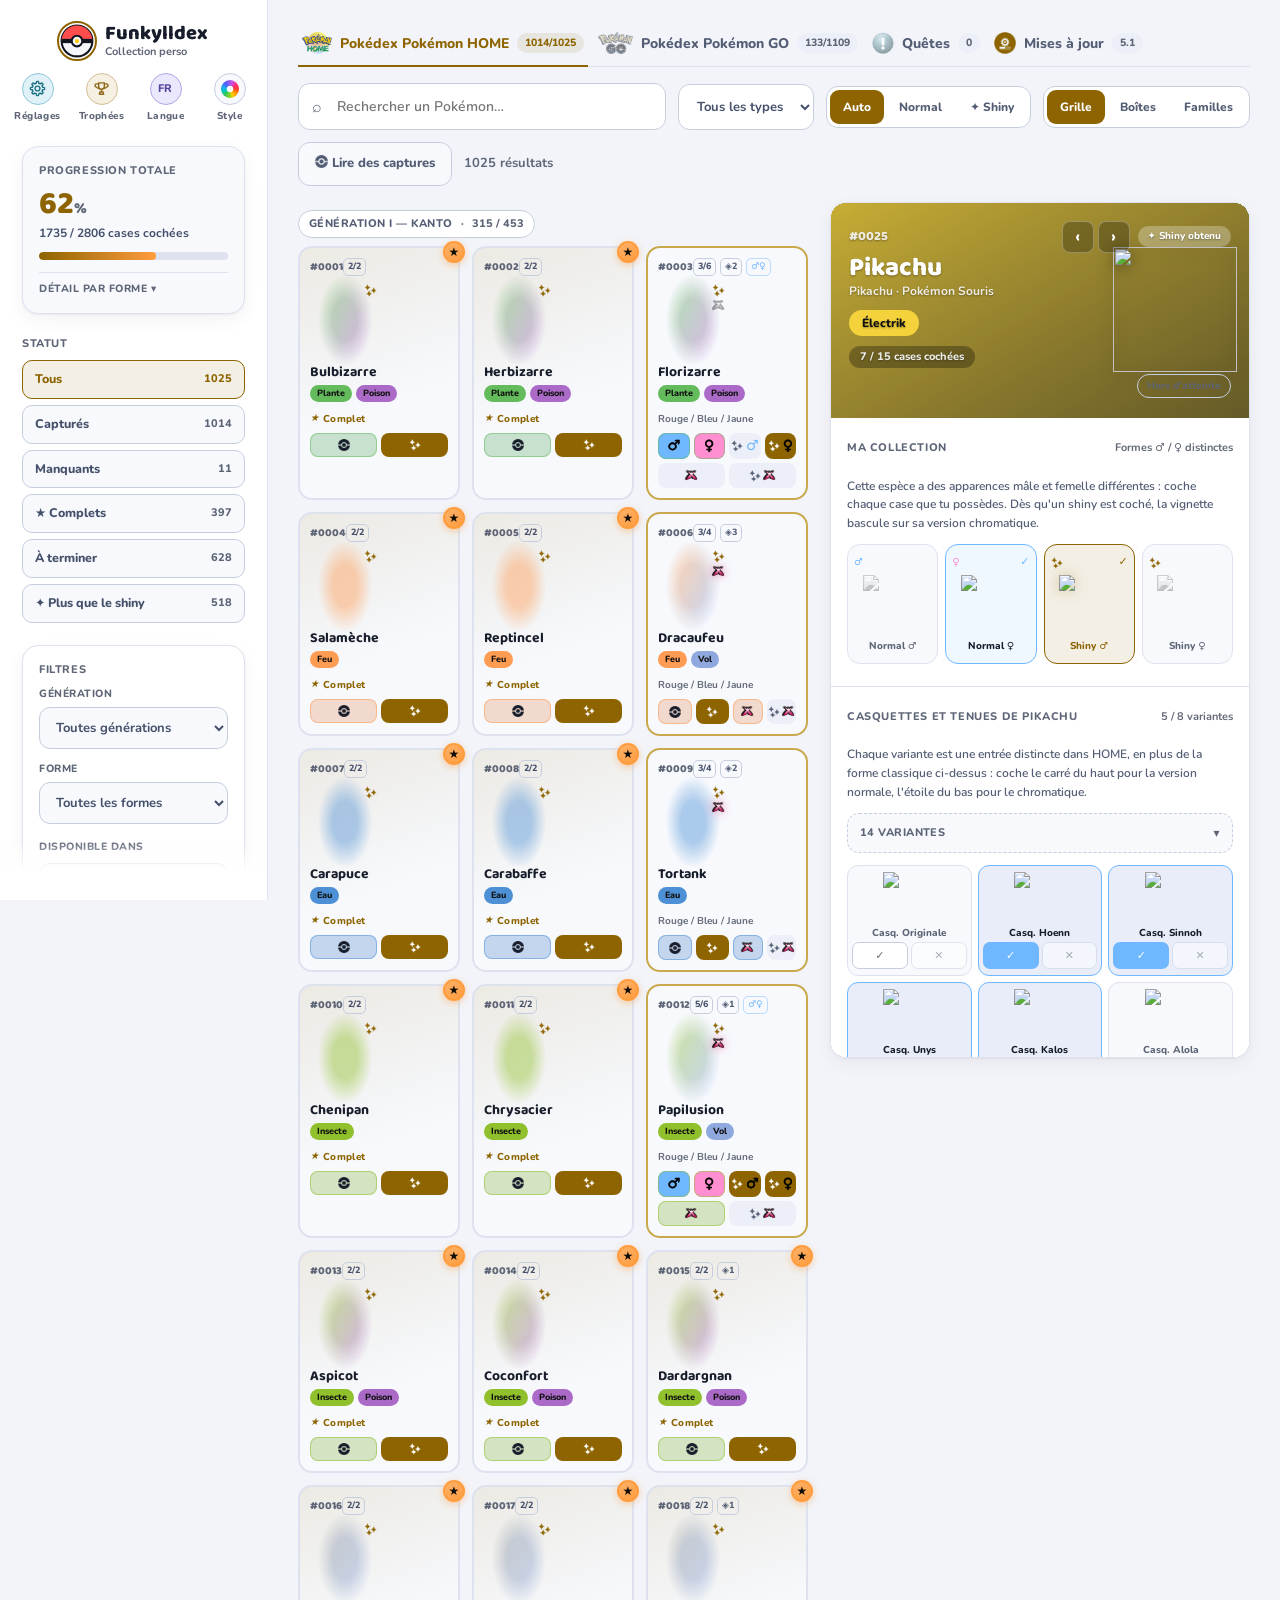
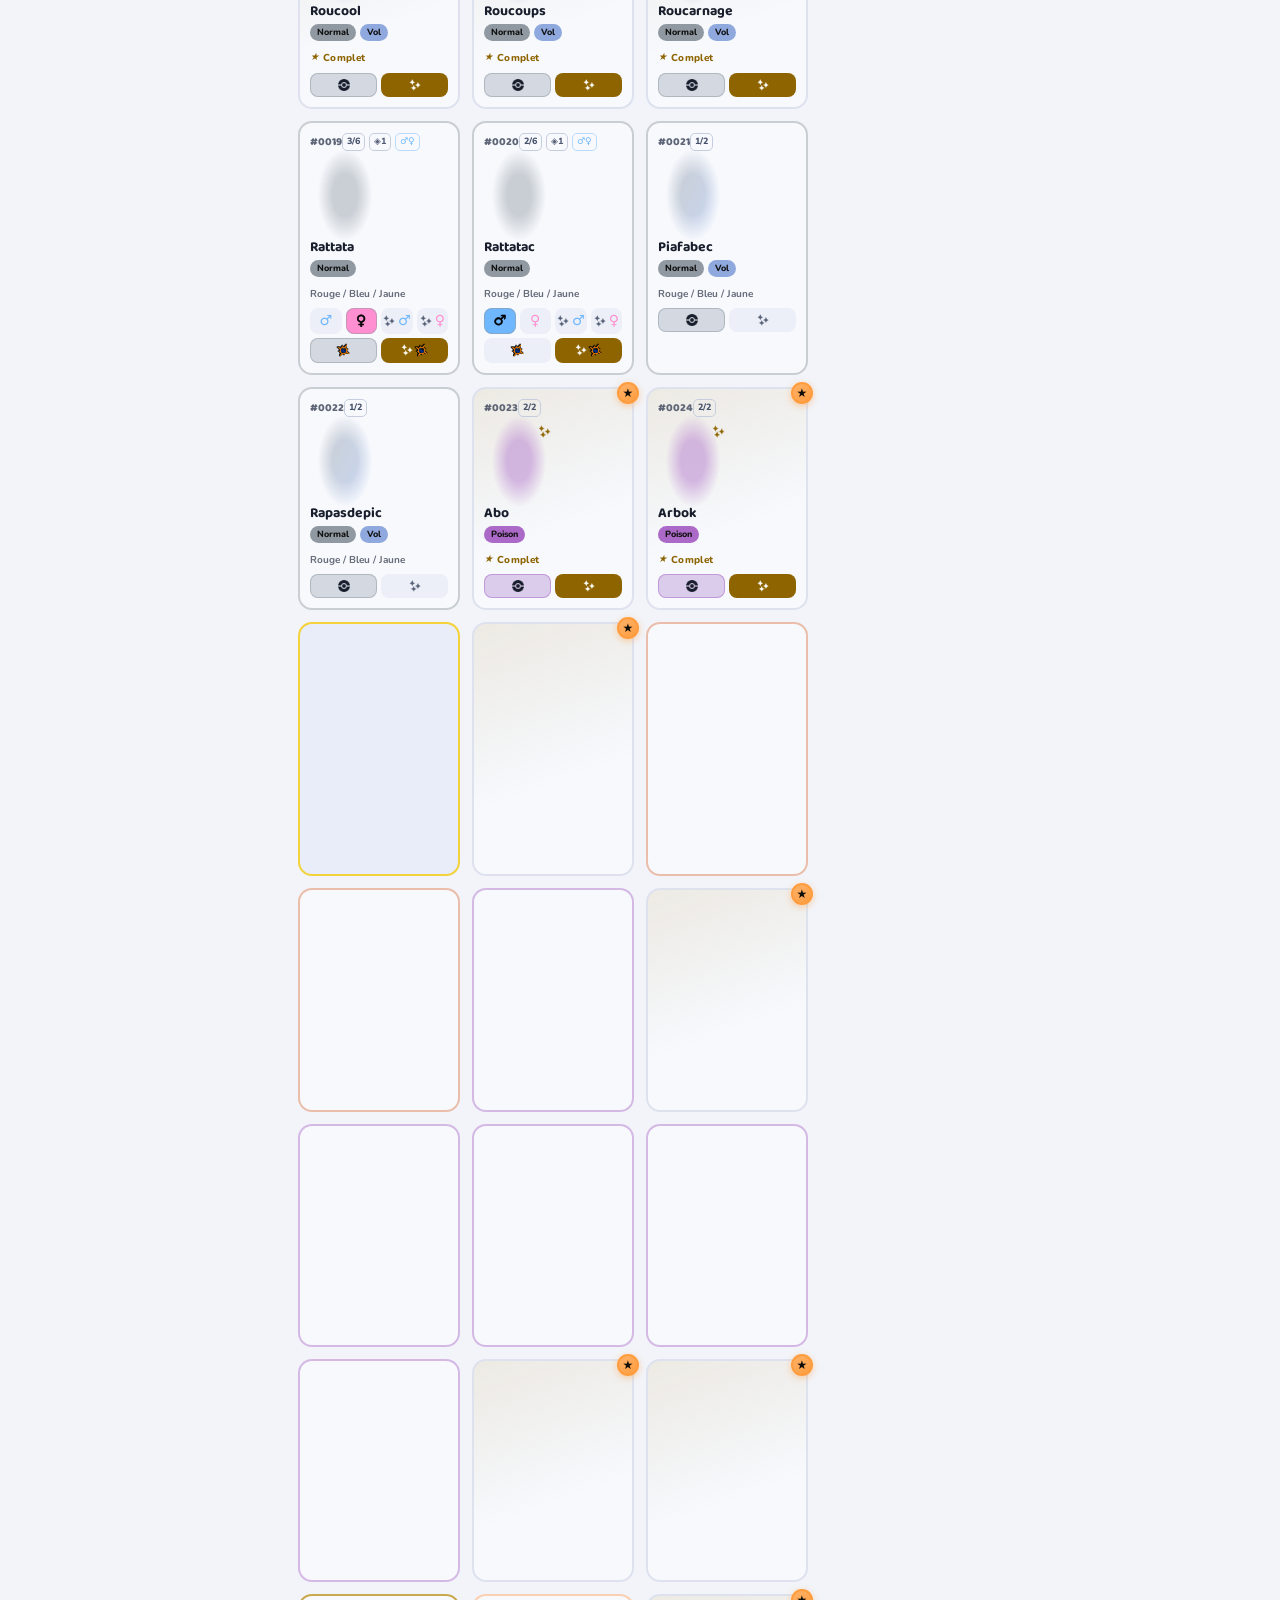
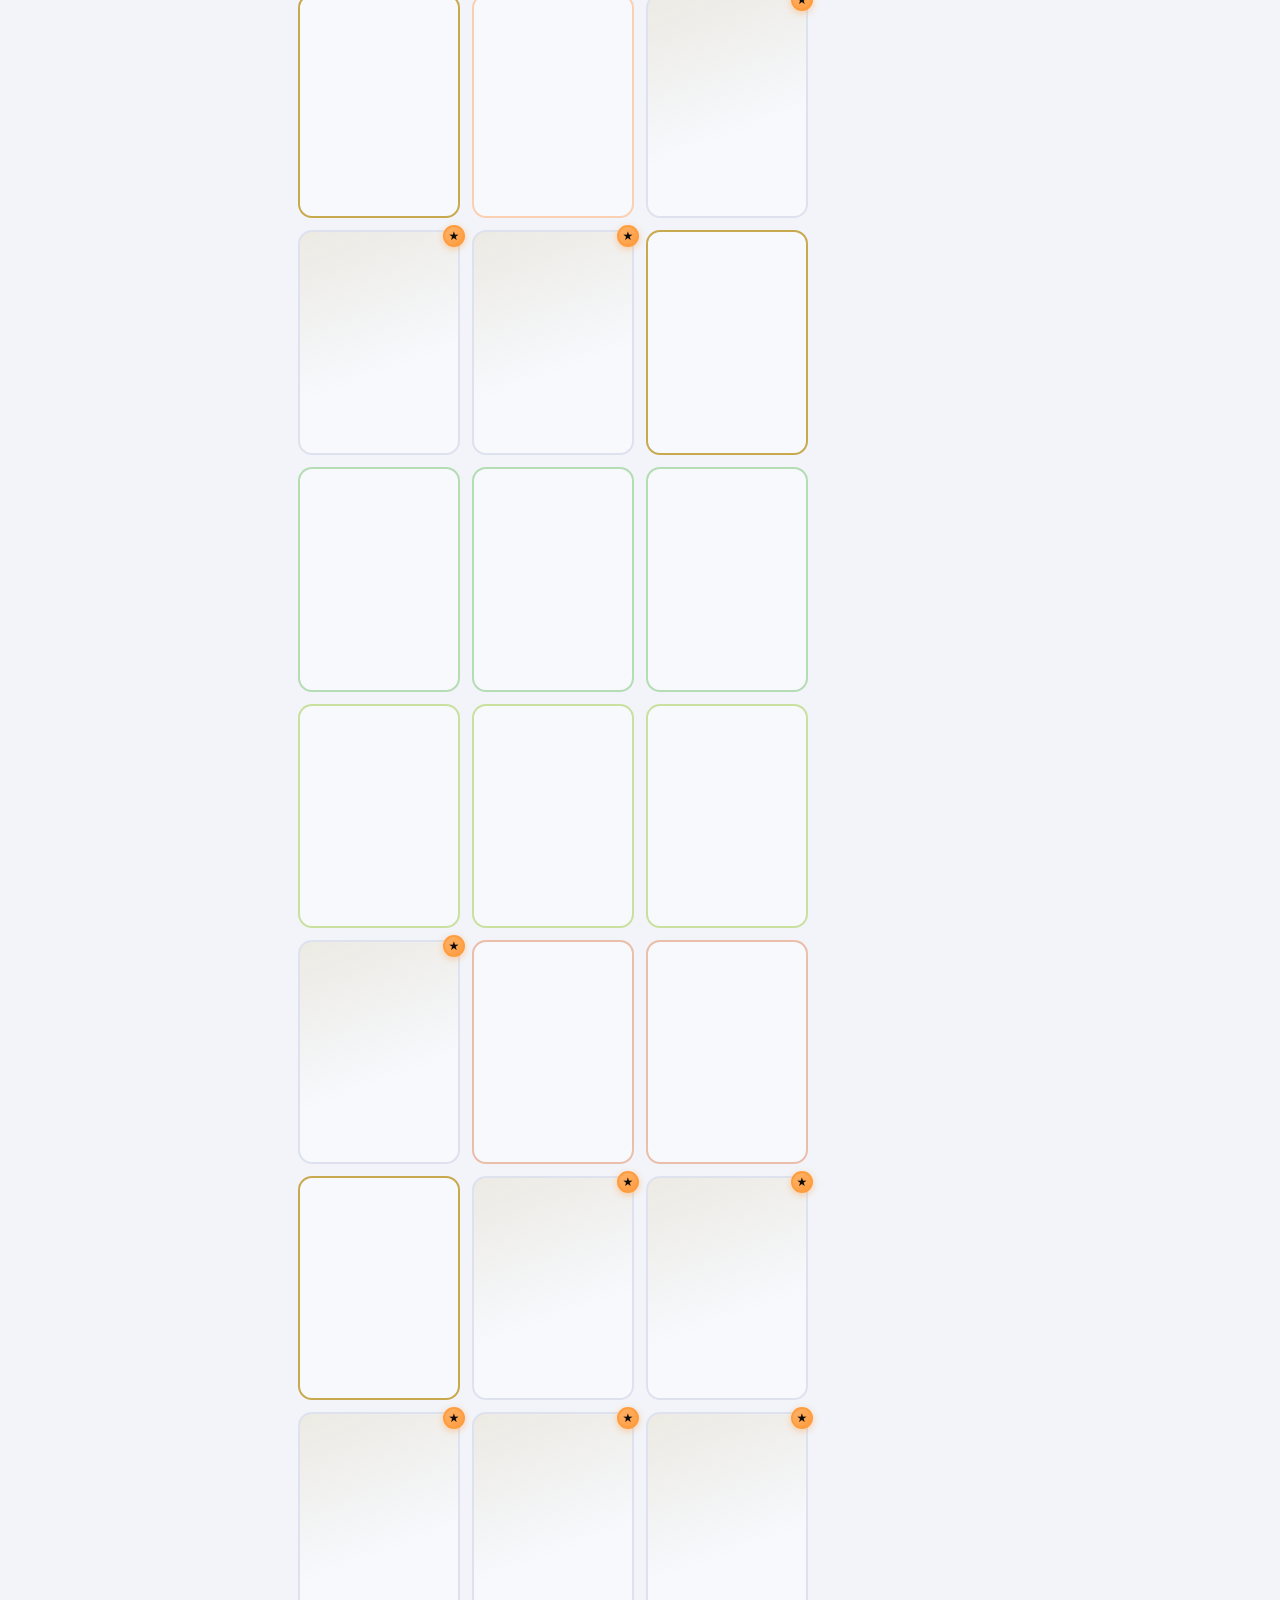
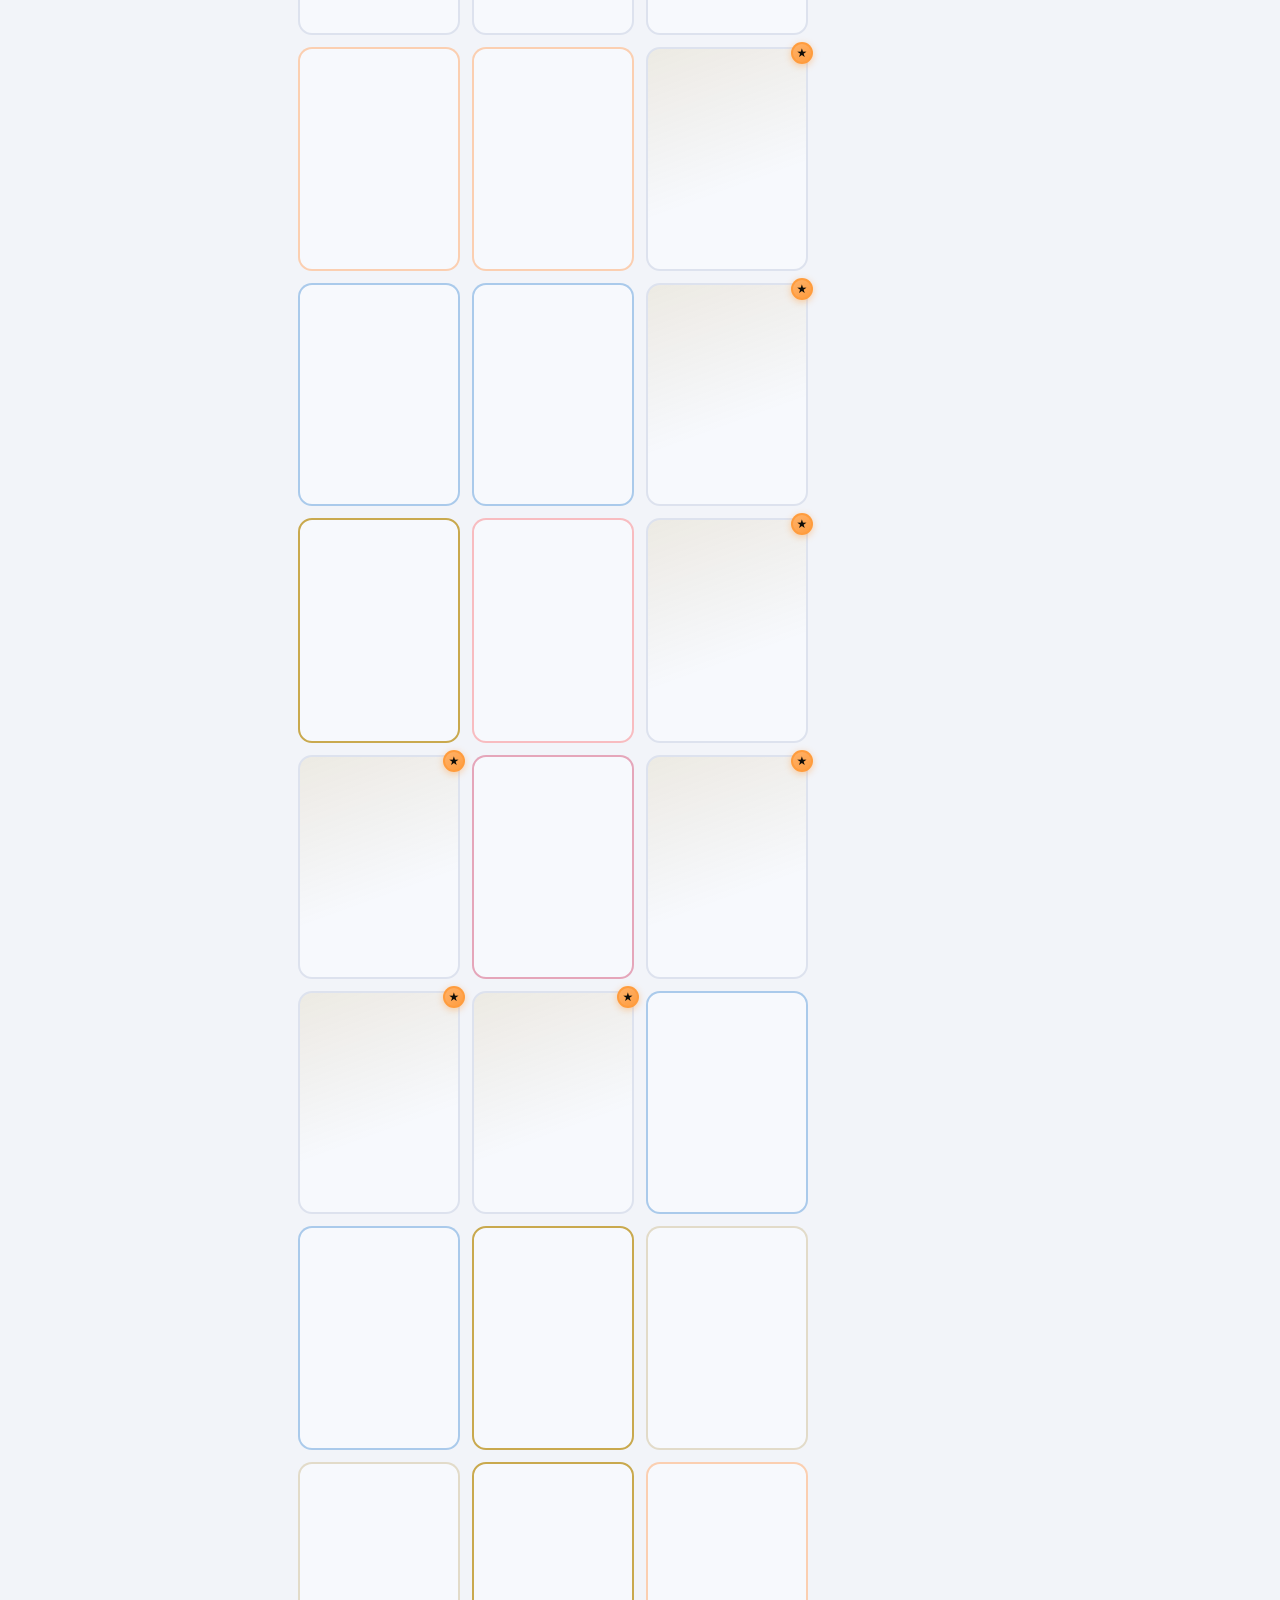
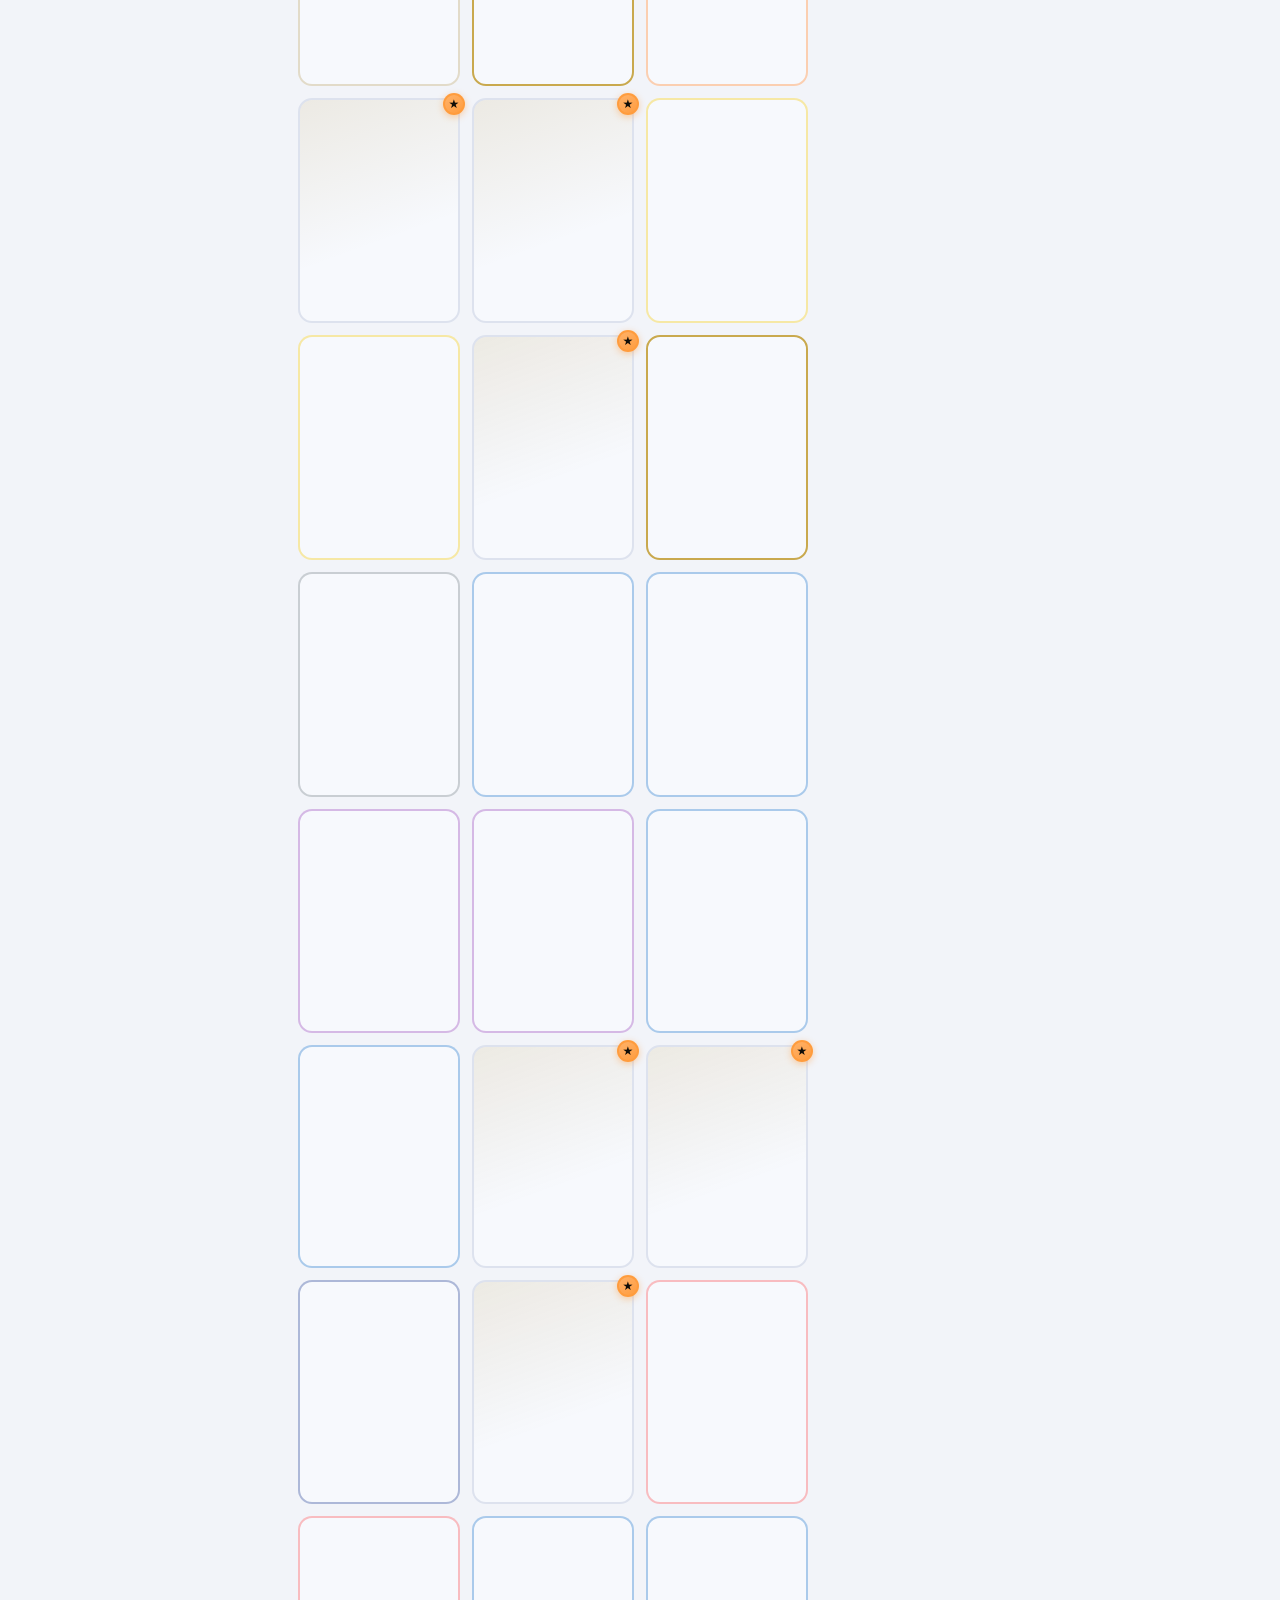
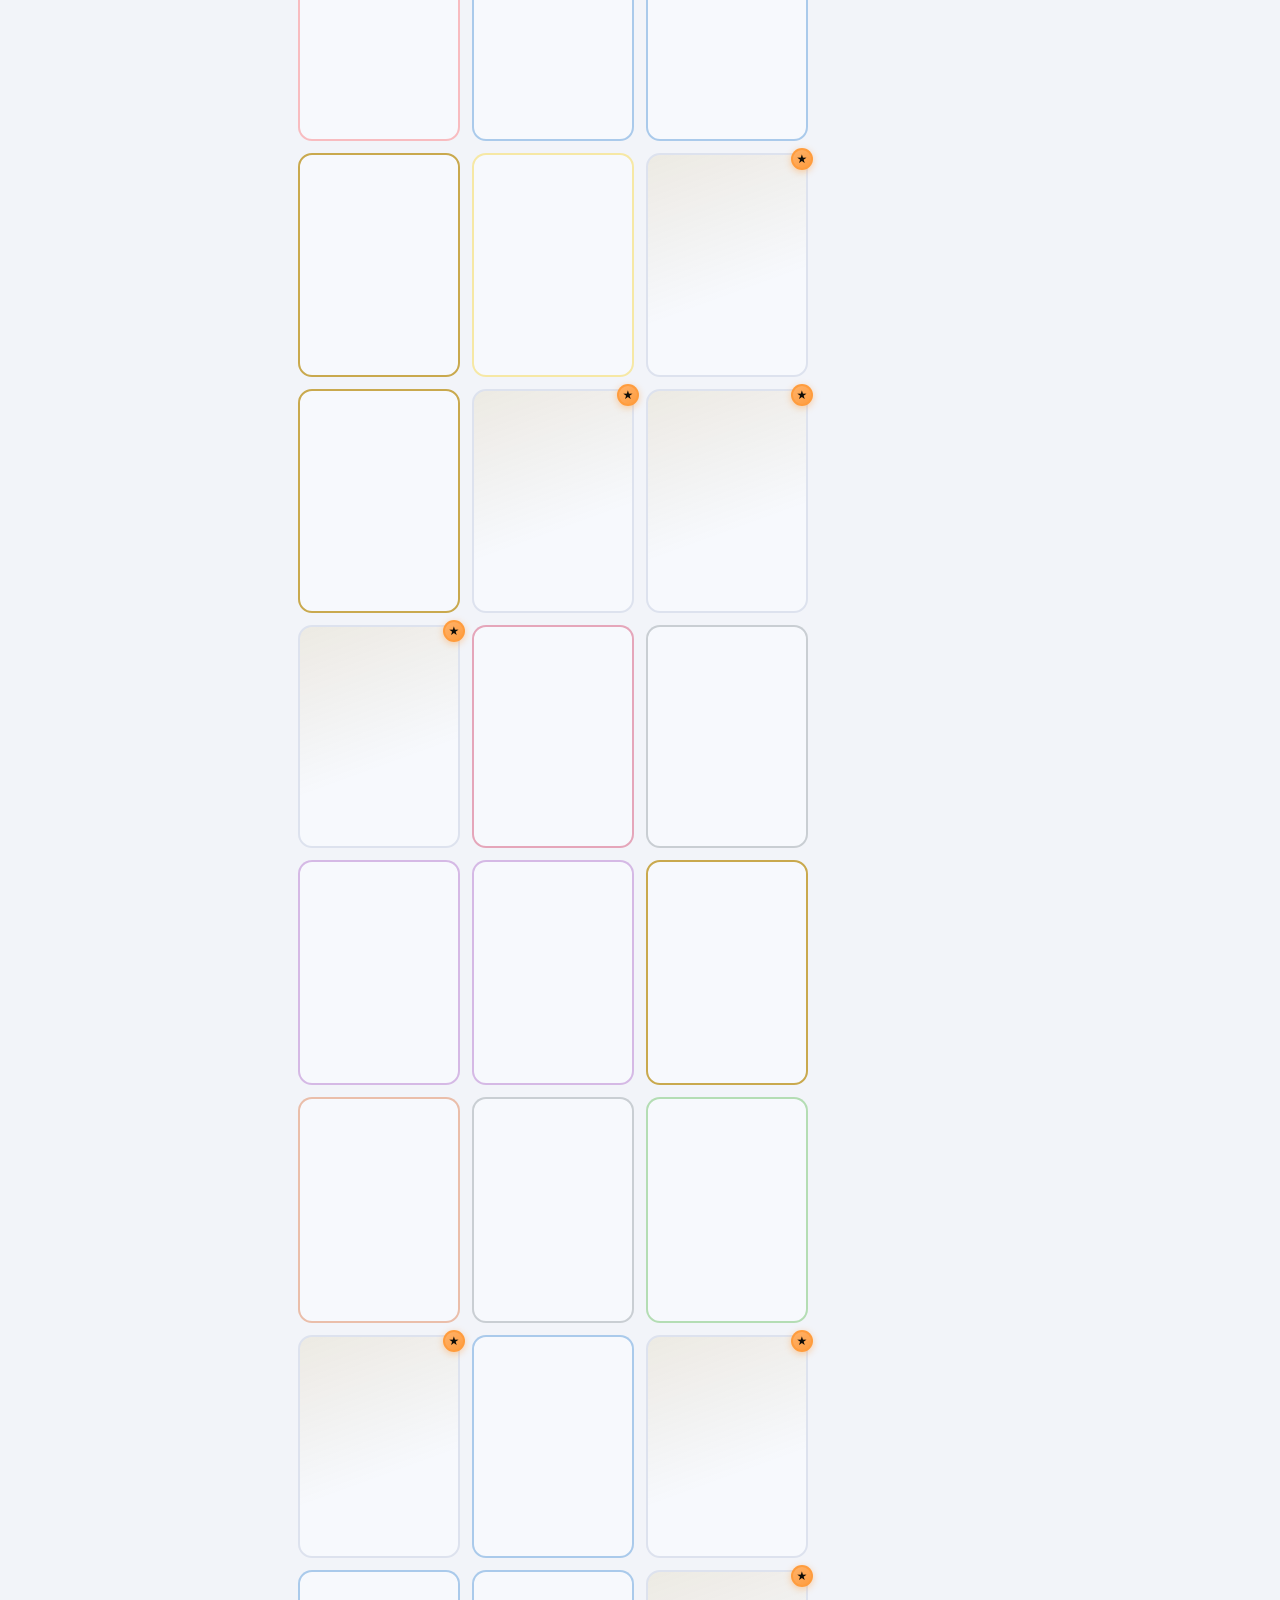
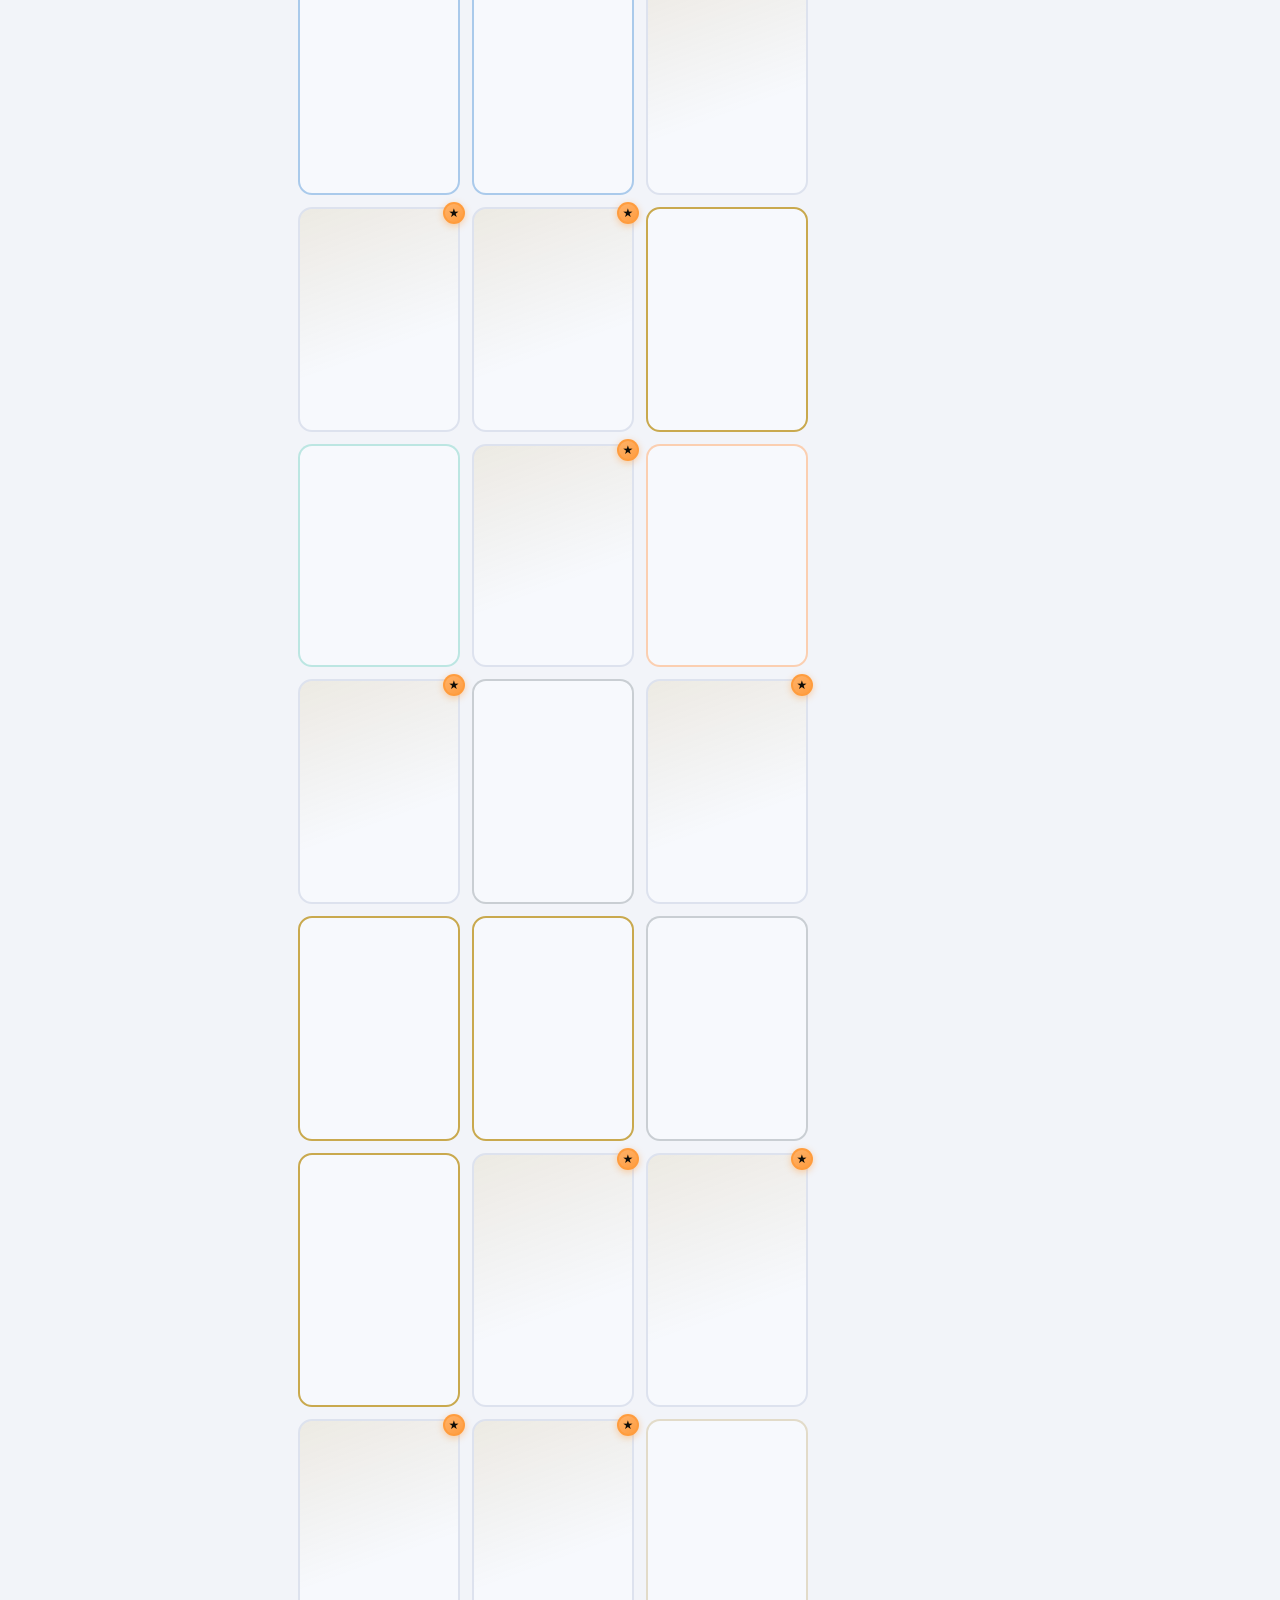
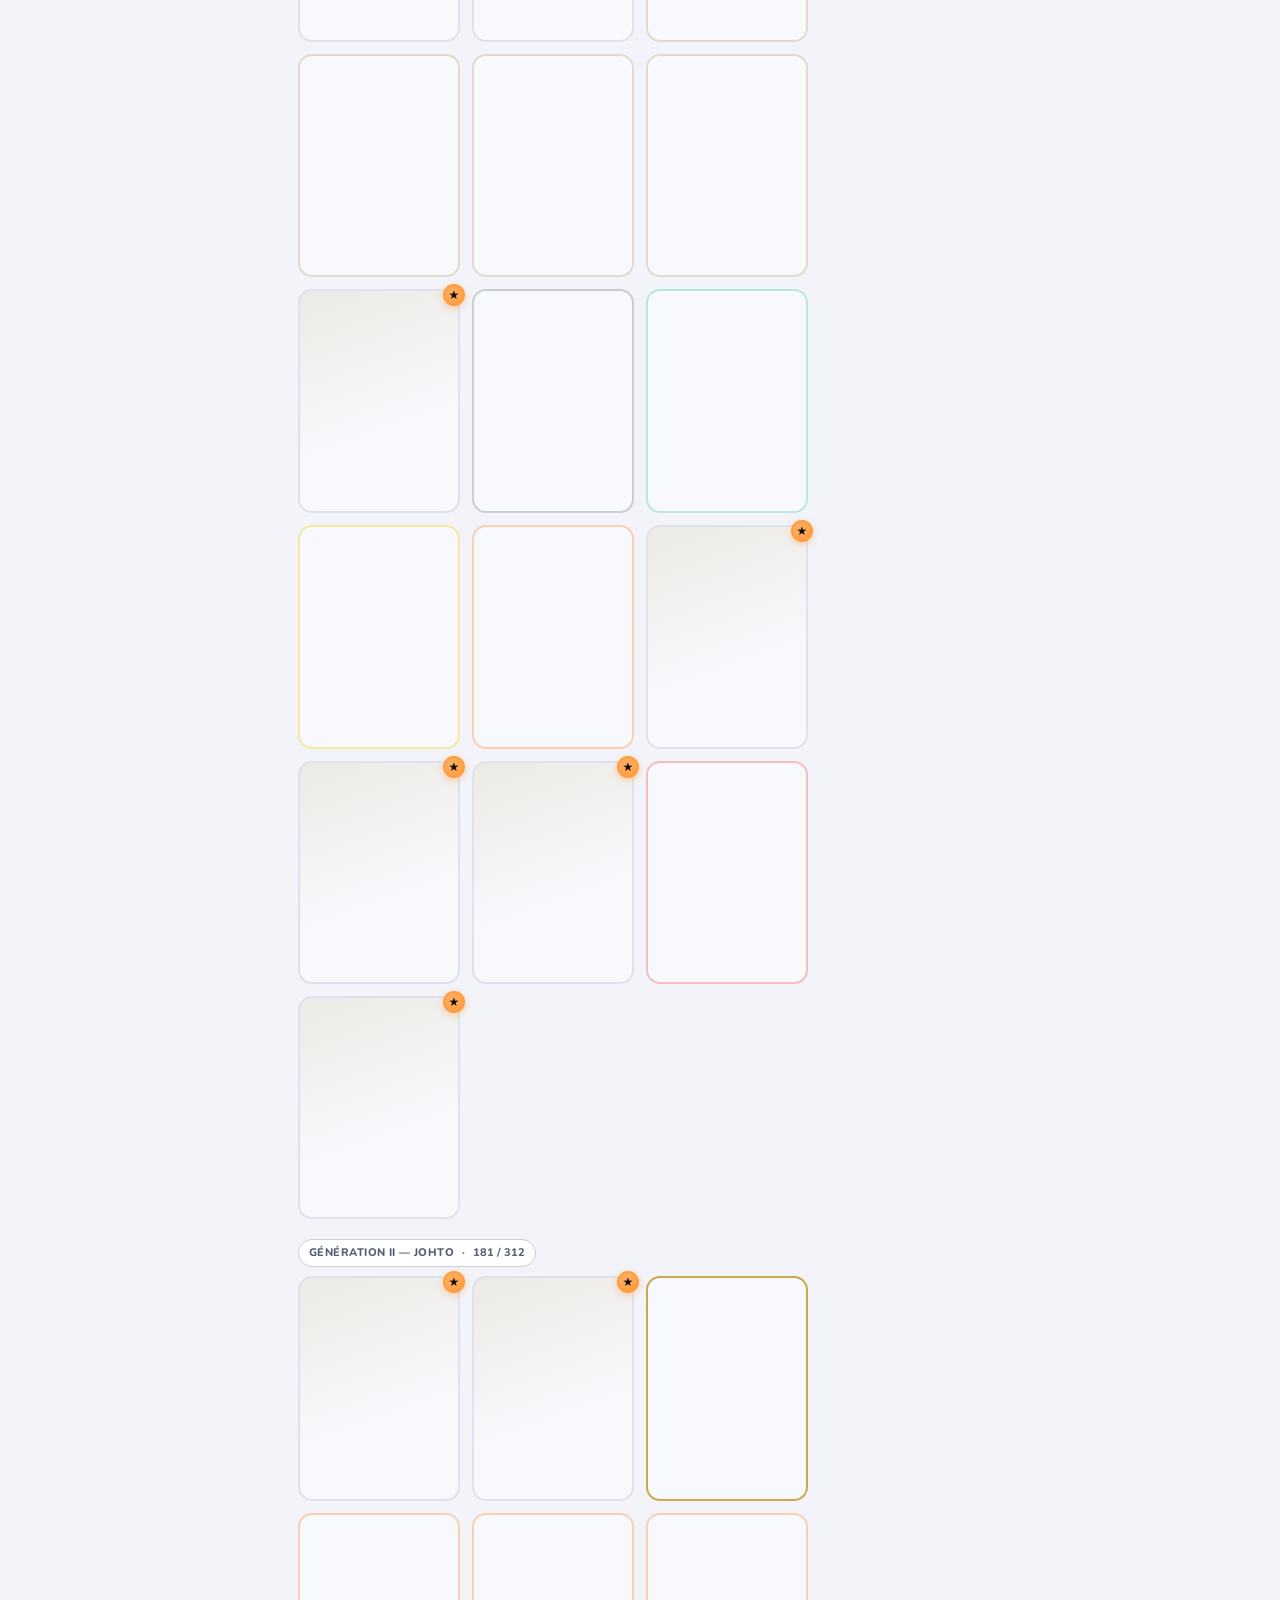
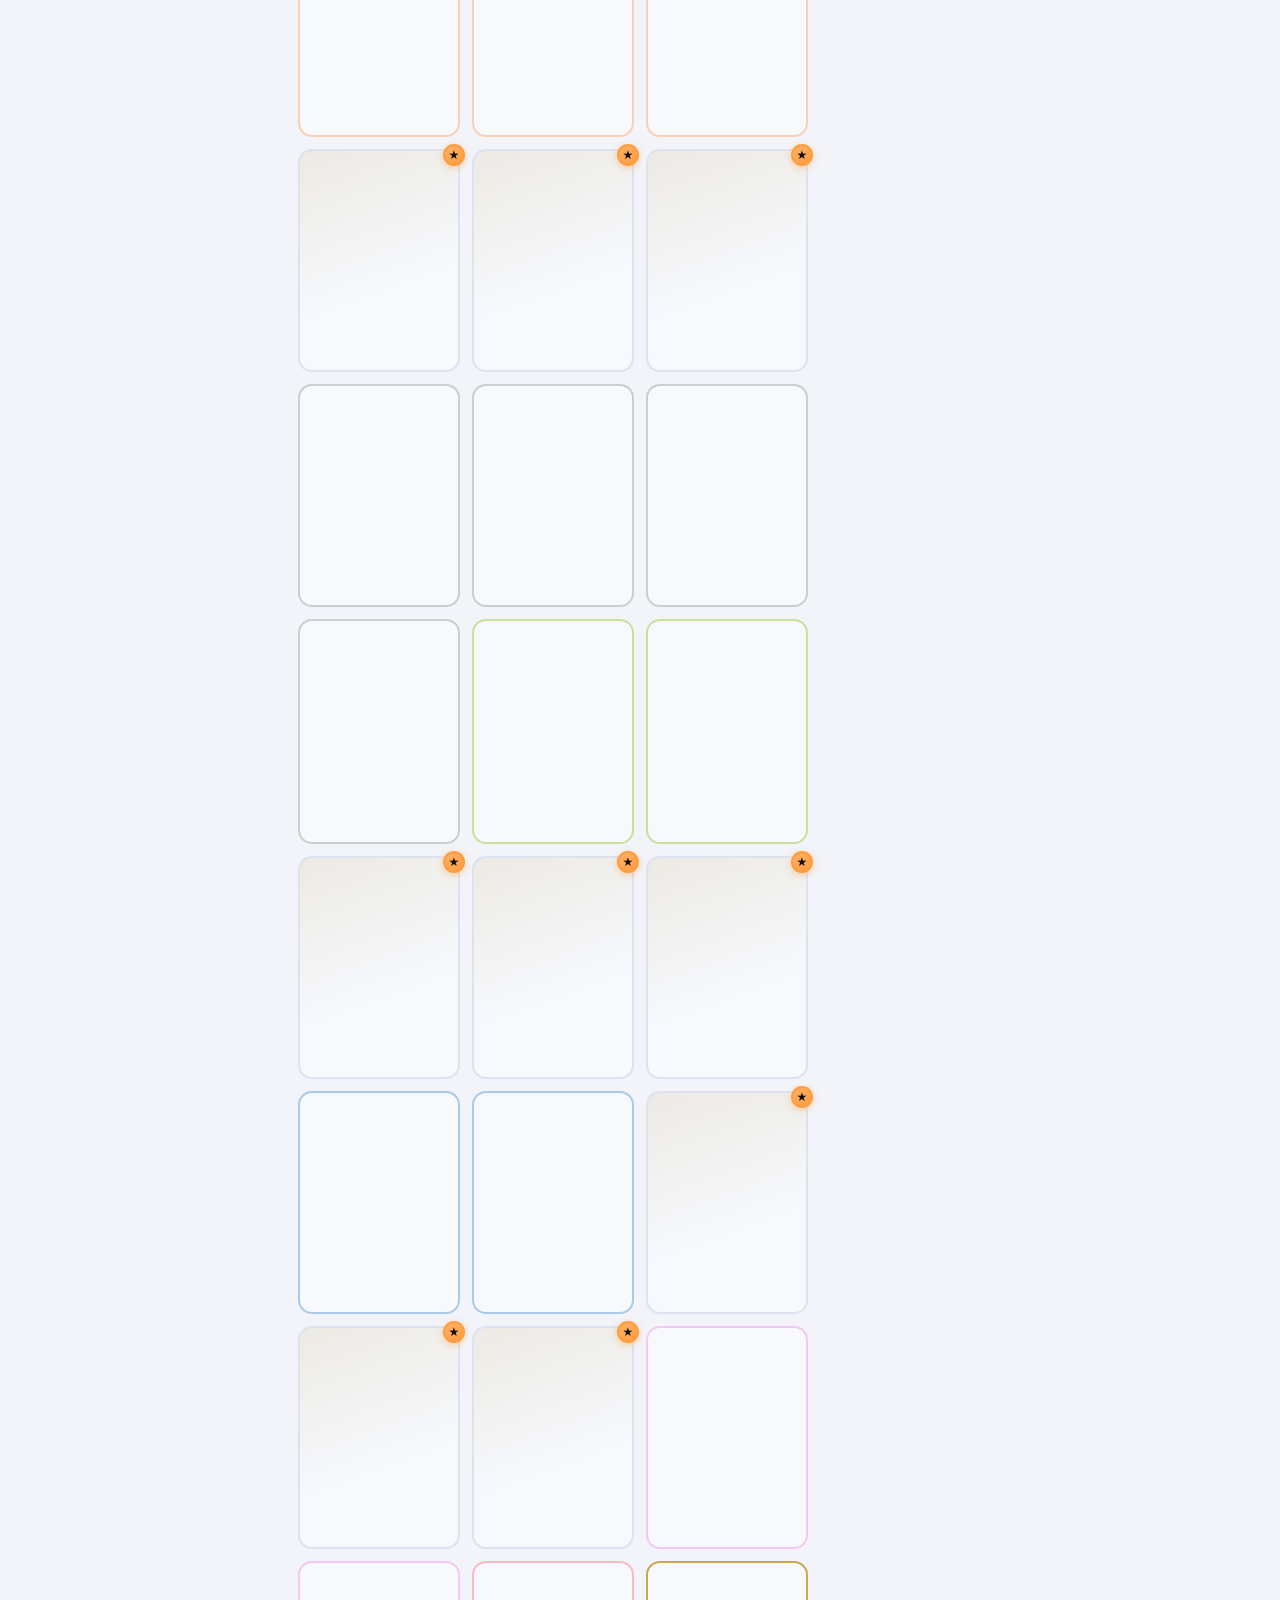
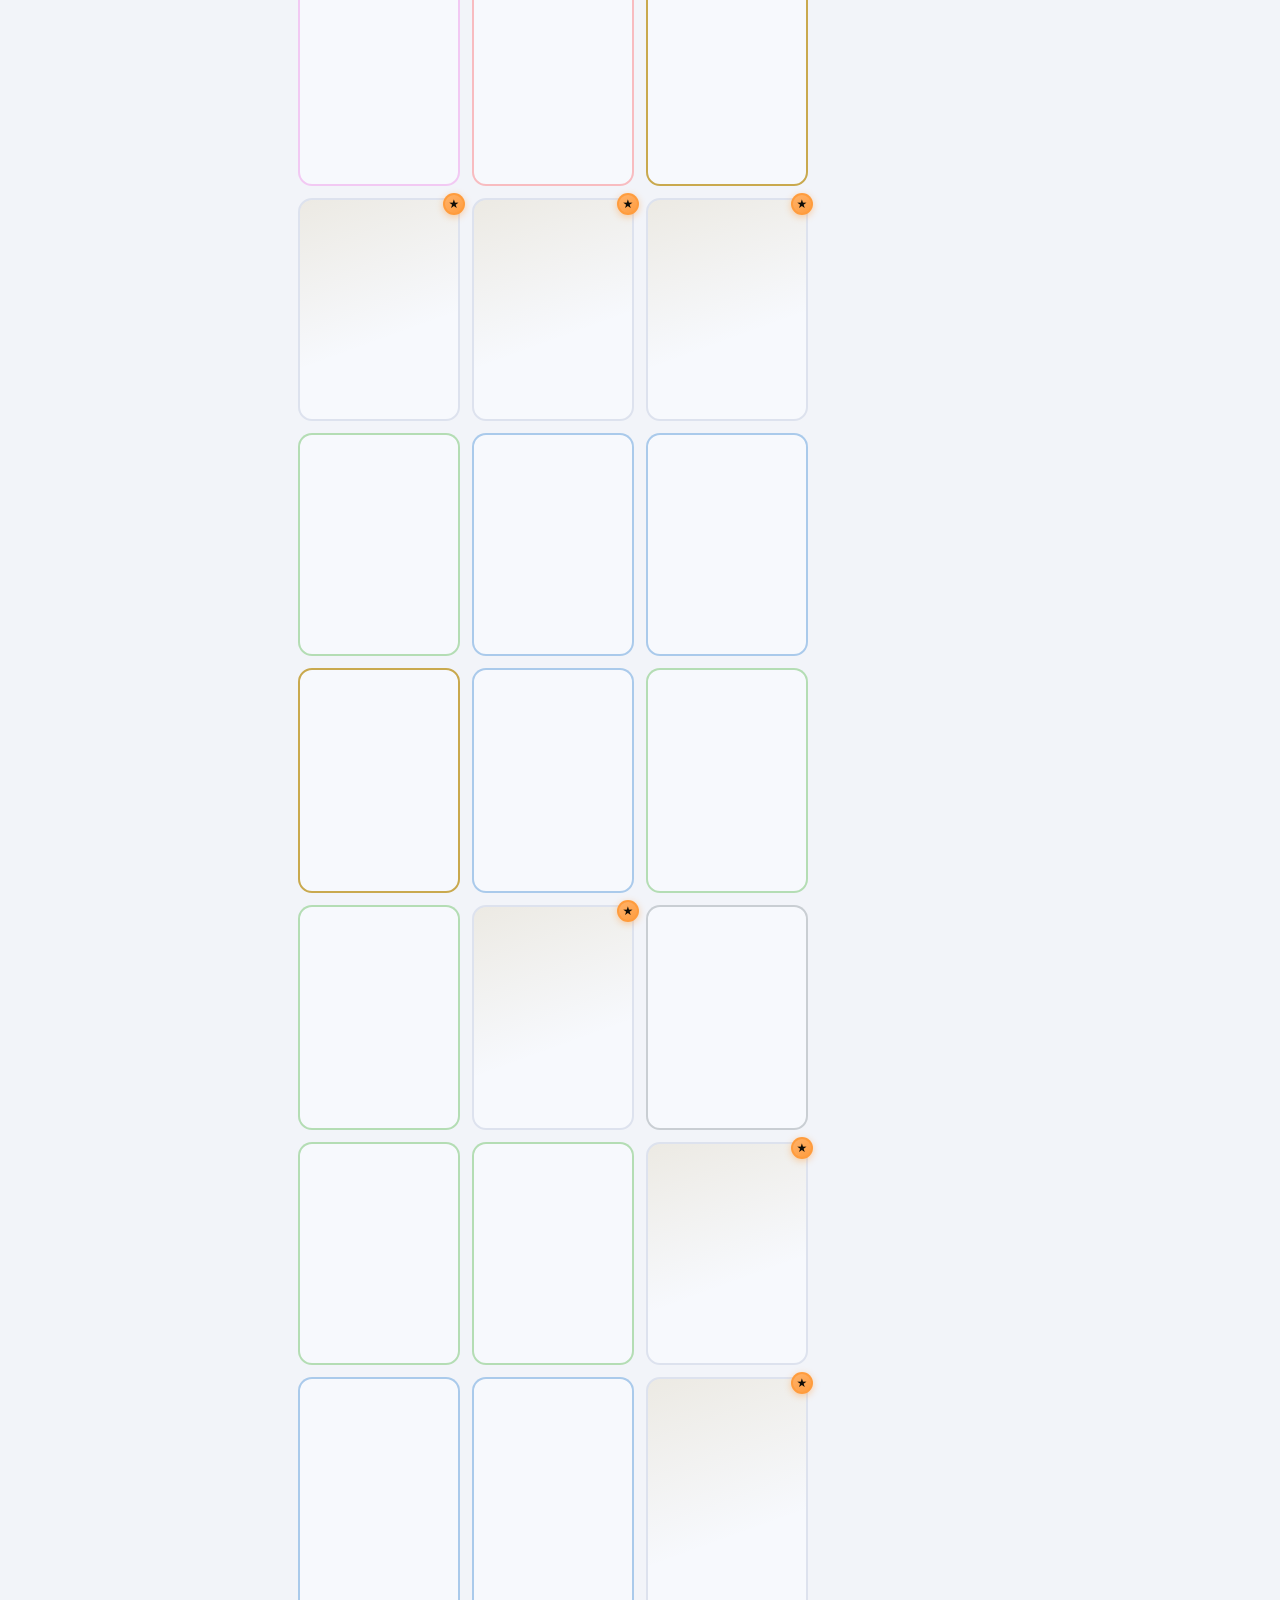
==== commit 0a048084: "5.1 — le Pokedex range comme les boites de HOME La grille est une LISTE : elle repond a « ou est Mac" ====
--- a/index.html
+++ b/index.html
@@ -94,6 +94,8 @@
 <link rel="modulepreload" href="assets/js/ui/popup.js">
 <link rel="modulepreload" href="assets/js/ui/changements.js">
 <link rel="modulepreload" href="assets/js/domain/journal.js">
+<link rel="modulepreload" href="assets/js/ui/livingdex.js">
+<link rel="modulepreload" href="assets/js/domain/livingdex.js">
 <link rel="modulepreload" href="assets/js/ui/succes-detail.js">
 <link rel="modulepreload" href="assets/js/ui/journal.js">
 <link rel="modulepreload" href="assets/js/domain/maj.js">
@@ -378,6 +380,10 @@
         </div>
         <select id="filter-type" class="select select--inline" aria-label="Filtrer par type"></select>
         <div class="segmented" id="view-toggle" role="group" aria-label="Image affichée"></div>
+        <!-- Grille ou boîtes. La grille répond à « où est Machin », les boîtes
+             à « où sont mes trous » : ce sont deux questions, et la seconde n'a
+             jamais eu de réponse ici. Voir ui/livingdex.js. -->
+        <div class="segmented" id="mode-toggle" role="group" aria-label="Disposition"></div>
         <!-- La lecture de captures ne part qu'au bouton, jamais toute seule :
              préparer son filtre dans HOME fait partie du geste. -->
         <button type="button" class="btn btn--ghost toolbar__lire" data-import="dex"
@@ -395,6 +401,10 @@
       <div class="dex">
         <div class="dex__list">
           <div id="grid" class="grid" role="list"></div>
+          <!-- Les boîtes de HOME. Elles remplacent la grille, elles ne
+               s'ajoutent pas à elle : deux dispositions du même Pokédex
+               affichées ensemble auraient doublé mille sprites pour rien. -->
+          <div id="livingdex" class="livingdex" hidden></div>
           <!-- L'état vide dit quoi faire, pas seulement qu'il n'y a rien : le
                plus souvent c'est un filtre oublié, et le bouton le retire. -->
           <div id="grid-empty" class="empty" hidden>
--- a/assets/css/components.css
+++ b/assets/css/components.css
@@ -6252,3 +6252,140 @@
 .recomp__apercu[data-chargement="dynamax"] {
   background-image: radial-gradient(circle at 50% 50%, #e4342f 0 4px, color-mix(in srgb, #e4342f 45%, transparent) 5px 7px, transparent 8px);
 }
+
+/* ============================== Les compagnons =========================== */
+
+/* La pastille EST le sprite : la seule des onze familles dont l'aperçu existe
+   déjà dans le jeu de données. Un aplat n'aurait rien dit — « Suicune » ne
+   donne pas sa couleur. */
+.recomp__apercu--compagnon {
+  width: 24px;
+  height: 24px;
+  object-fit: contain;
+  border: none;
+  background: none;
+}
+/* La liste des compagnons est la plus longue des onze — vingt-huit entrées.
+   Elle passe donc en grille plutôt qu'en ligne qui se replie : les noms ont des
+   longueurs très inégales (« Mew » contre « Dracaufeu »), et un `flex-wrap`
+   donnait des lignes de deux puis de quatre, impossibles à parcourir. */
+.recomp__options[data-type="compagnon"] {
+  display: grid;
+  grid-template-columns: repeat(auto-fill, minmax(132px, 1fr));
+  gap: 5px;
+}
+
+.verrou__scene--compagnon { display: grid; place-items: center; padding: var(--sp-4); }
+.verrou__compagnon { width: min(228px, 60vw); height: auto; object-fit: contain; }
+.verrou__compagnon-vide {
+  margin: 0;
+  max-width: 30ch;
+  text-align: center;
+  font-size: 12.5px;
+  line-height: 1.6;
+  color: var(--text-faint);
+}
+
+/* ============================ Le Living Dex ============================== */
+
+/* UNE BOÎTE TIENT SUR UN ÉCRAN, et c'est toute la raison d'être de la vue. Cinq
+   colonnes et six rangées, comme HOME : trente cases qu'on embrasse d'un regard,
+   là où la grille demande de faire défiler quatre mille pixels pour trouver un
+   trou. La largeur est donc FIXE — cinq colonnes, jamais quatre ni six — parce
+   qu'une boîte de HOME a cinq colonnes et que la comparer à la sienne est
+   exactement ce qu'on vient faire. */
+.livingdex {
+  display: flex;
+  flex-direction: column;
+  gap: var(--sp-4);
+}
+.livingdex[hidden] { display: none; }
+
+.boite {
+  padding: var(--sp-3);
+  border: 1px solid var(--border);
+  border-radius: var(--r-lg);
+  background: var(--bg-raised);
+}
+.boite__tete {
+  display: flex;
+  align-items: baseline;
+  justify-content: space-between;
+  gap: var(--sp-2);
+  margin-bottom: var(--sp-3);
+}
+.boite__nom {
+  margin: 0;
+  font-family: var(--font-display);
+  font-size: 14px;
+  font-weight: 800;
+  color: var(--text-soft);
+}
+.boite__compte { font-size: 12px; font-weight: 800; color: var(--text-faint); }
+/* Une boîte pleine s'annonce : c'est la seule récompense de la vue, et elle
+   arrive trente-cinq fois au maximum. */
+.boite__compte--pleine { color: var(--accent); }
+
+.boite__grille {
+  display: grid;
+  grid-template-columns: repeat(5, 1fr);
+  gap: 6px;
+}
+
+/* TROIS ÉTATS, TROIS TRAITEMENTS. « Vide » et « commencée » se distinguent par
+   le sprite — éteint ou en couleur —, « commencée » et « terminée » par le fond.
+   Trois nuances d'une même chose auraient demandé de les apprendre ; là, chaque
+   état se lit sans légende. */
+.ldx {
+  position: relative;
+  display: flex;
+  align-items: center;
+  justify-content: center;
+  aspect-ratio: 1;
+  padding: 0;
+  border: 1px solid var(--border);
+  border-radius: var(--r-md);
+  background: var(--bg-inset);
+  cursor: pointer;
+}
+.ldx__img { width: 82%; height: 82%; object-fit: contain; }
+/* Le numéro n'apparaît qu'au survol : à quarante-six pixels il ne tiendrait pas
+   sous le sprite, et c'est le sprite qu'on reconnaît, pas le nombre. Sur
+   téléphone il ne se voit jamais — et n'y sert à rien non plus. */
+.ldx__num {
+  position: absolute;
+  inset: auto 0 2px 0;
+  font-size: 8.5px;
+  font-weight: 800;
+  color: var(--text-ghost);
+  opacity: 0;
+}
+@media (hover: hover) {
+  .ldx:hover { border-color: var(--accent); }
+  .ldx:hover .ldx__num { opacity: 1; }
+}
+.ldx:focus-visible { outline: 2px solid var(--accent); outline-offset: 2px; }
+
+.ldx--vide .ldx__img { filter: var(--sprite-dim); }
+.ldx--entame { border-color: var(--border-strong); }
+.ldx--fini {
+  border-color: color-mix(in srgb, var(--accent) 55%, transparent);
+  background: color-mix(in srgb, var(--accent) 11%, var(--bg-inset));
+}
+/* Une case sans Pokémon : elle n'existe que dans le rangement par famille,
+   quand une lignée n'a pas tenu dans la place restante. Un pointillé dit
+   « rien ici » là où un fond plein aurait dit « trou ». */
+.ldx--absente {
+  border-style: dashed;
+  border-color: color-mix(in srgb, var(--border) 70%, transparent);
+  background: none;
+  cursor: default;
+}
+
+/* Sous 560 px, cinq colonnes donnent des cases de quarante pixels : c'est petit
+   mais lisible, et surtout c'est LA boîte de HOME. La réduire à quatre colonnes
+   aurait cassé la correspondance, qui est le seul intérêt de la vue. */
+@media (max-width: 560px) {
+  .boite { padding: var(--sp-2); }
+  .boite__grille { gap: 4px; }
+}
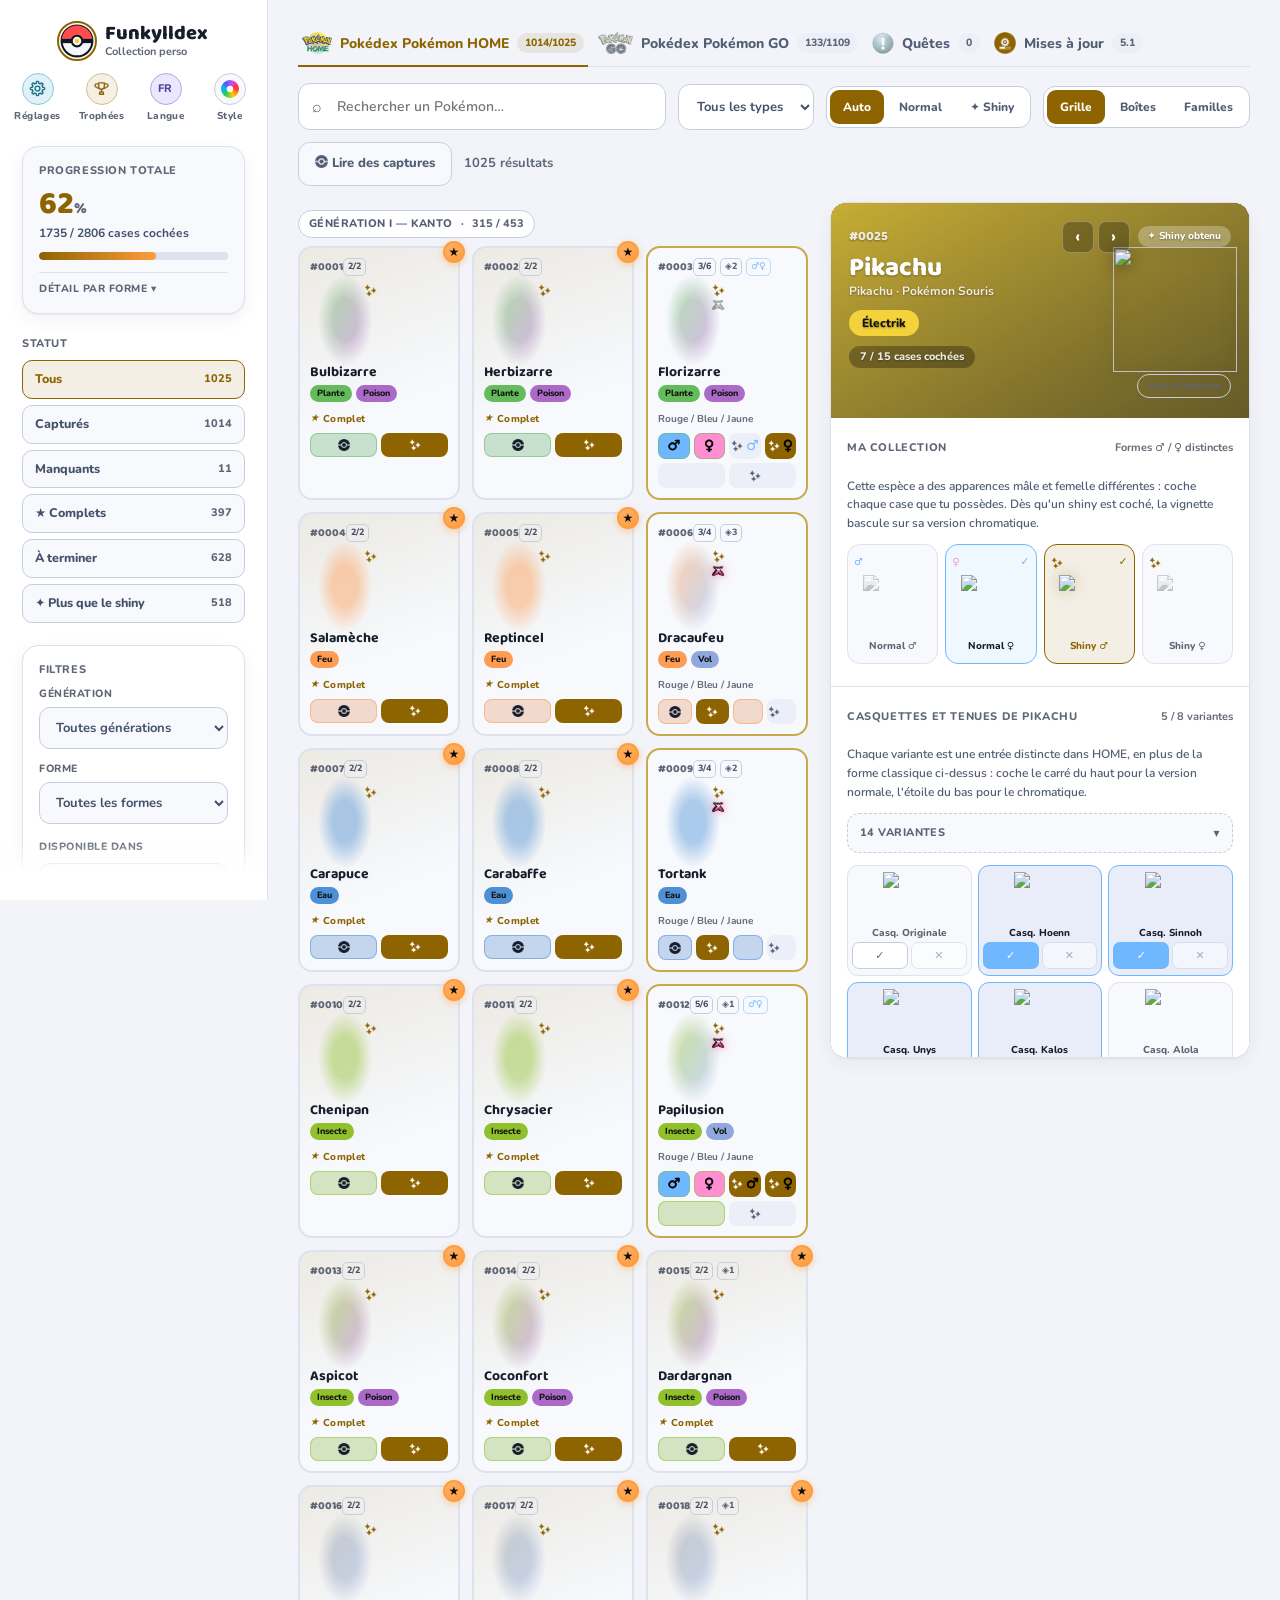
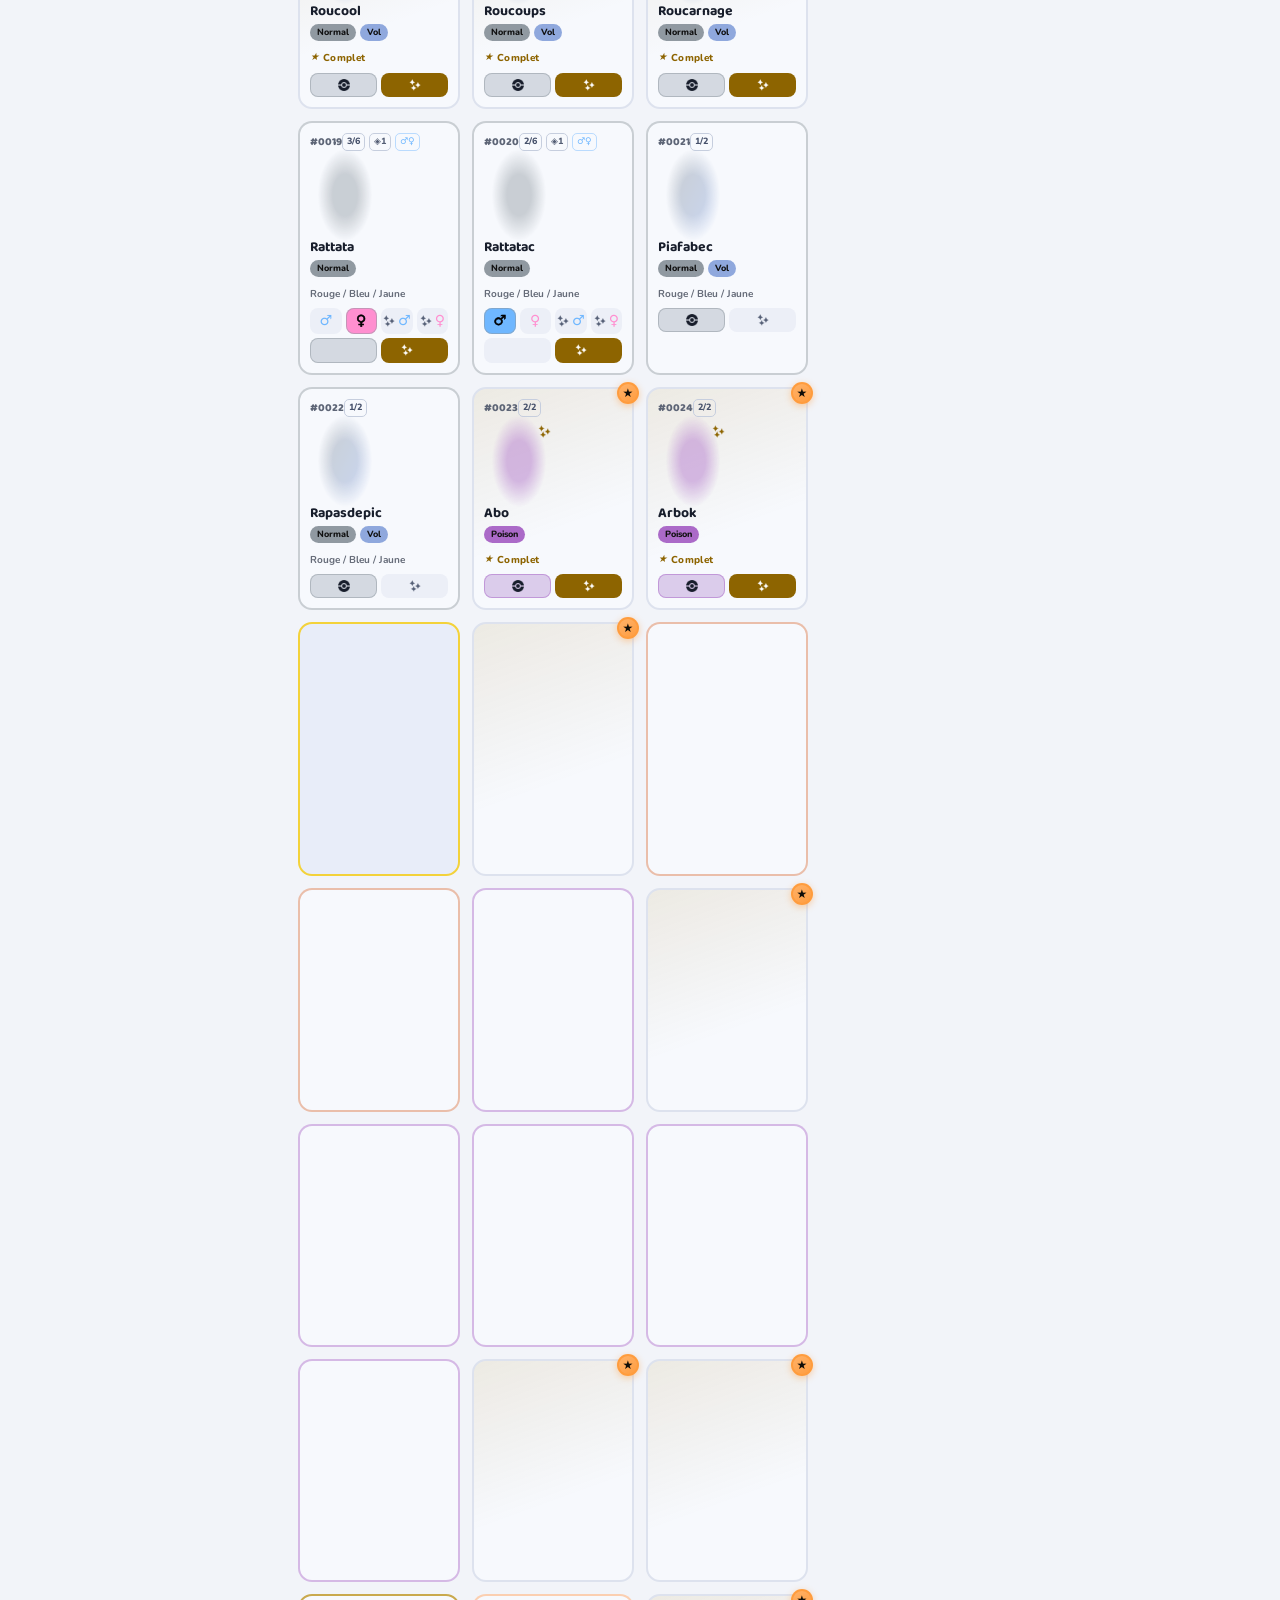
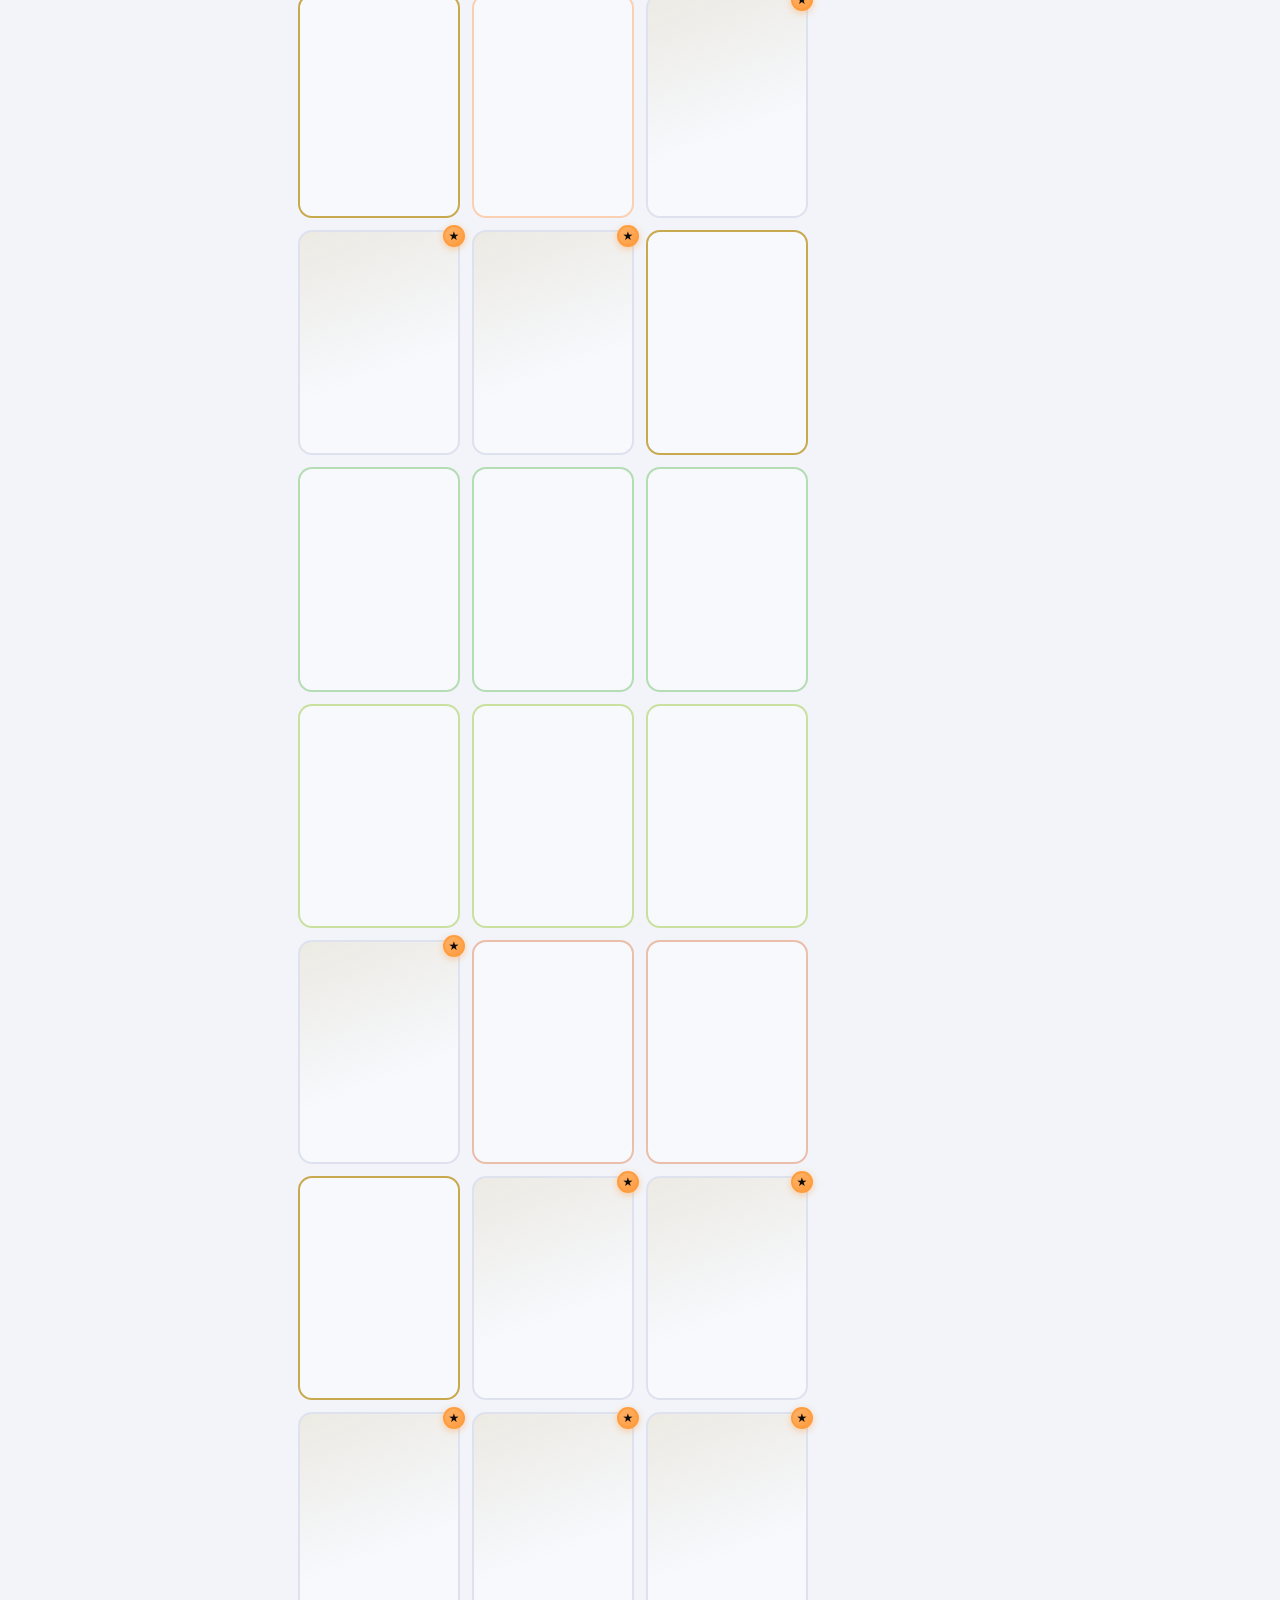
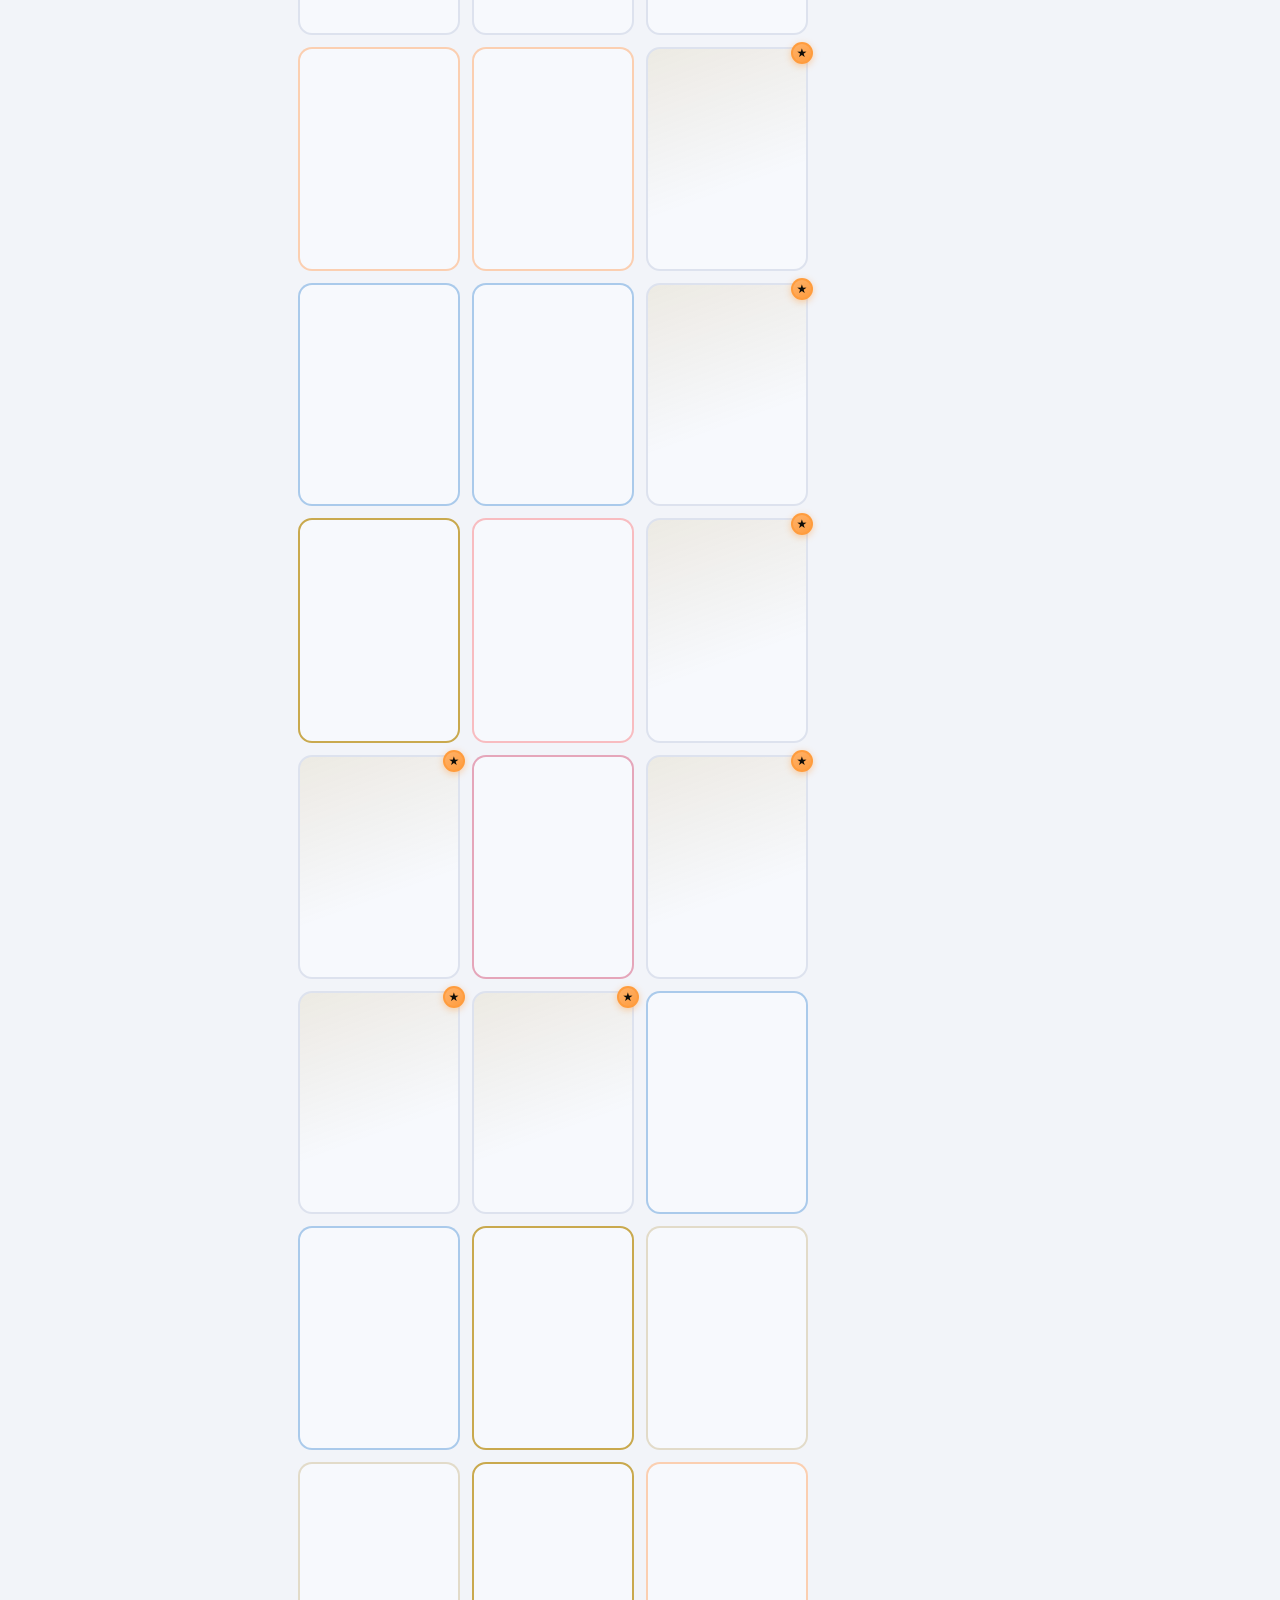
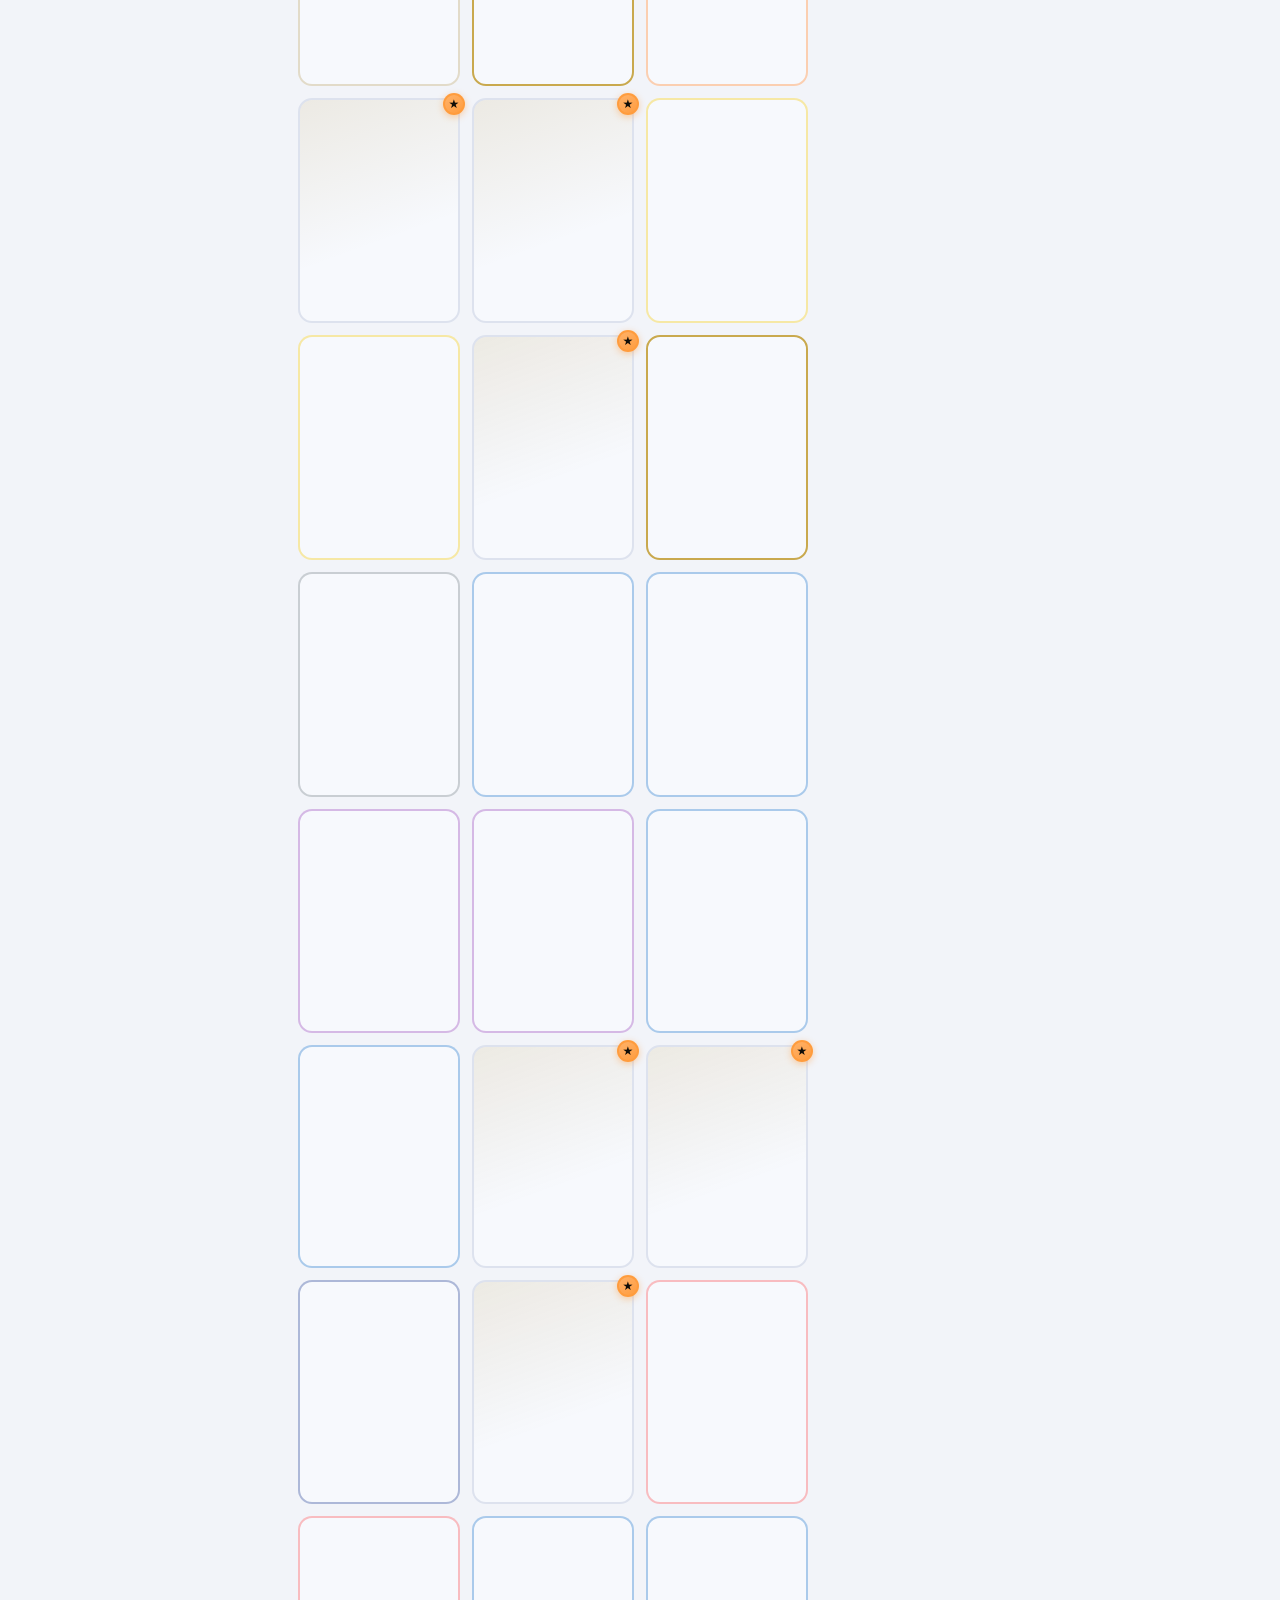
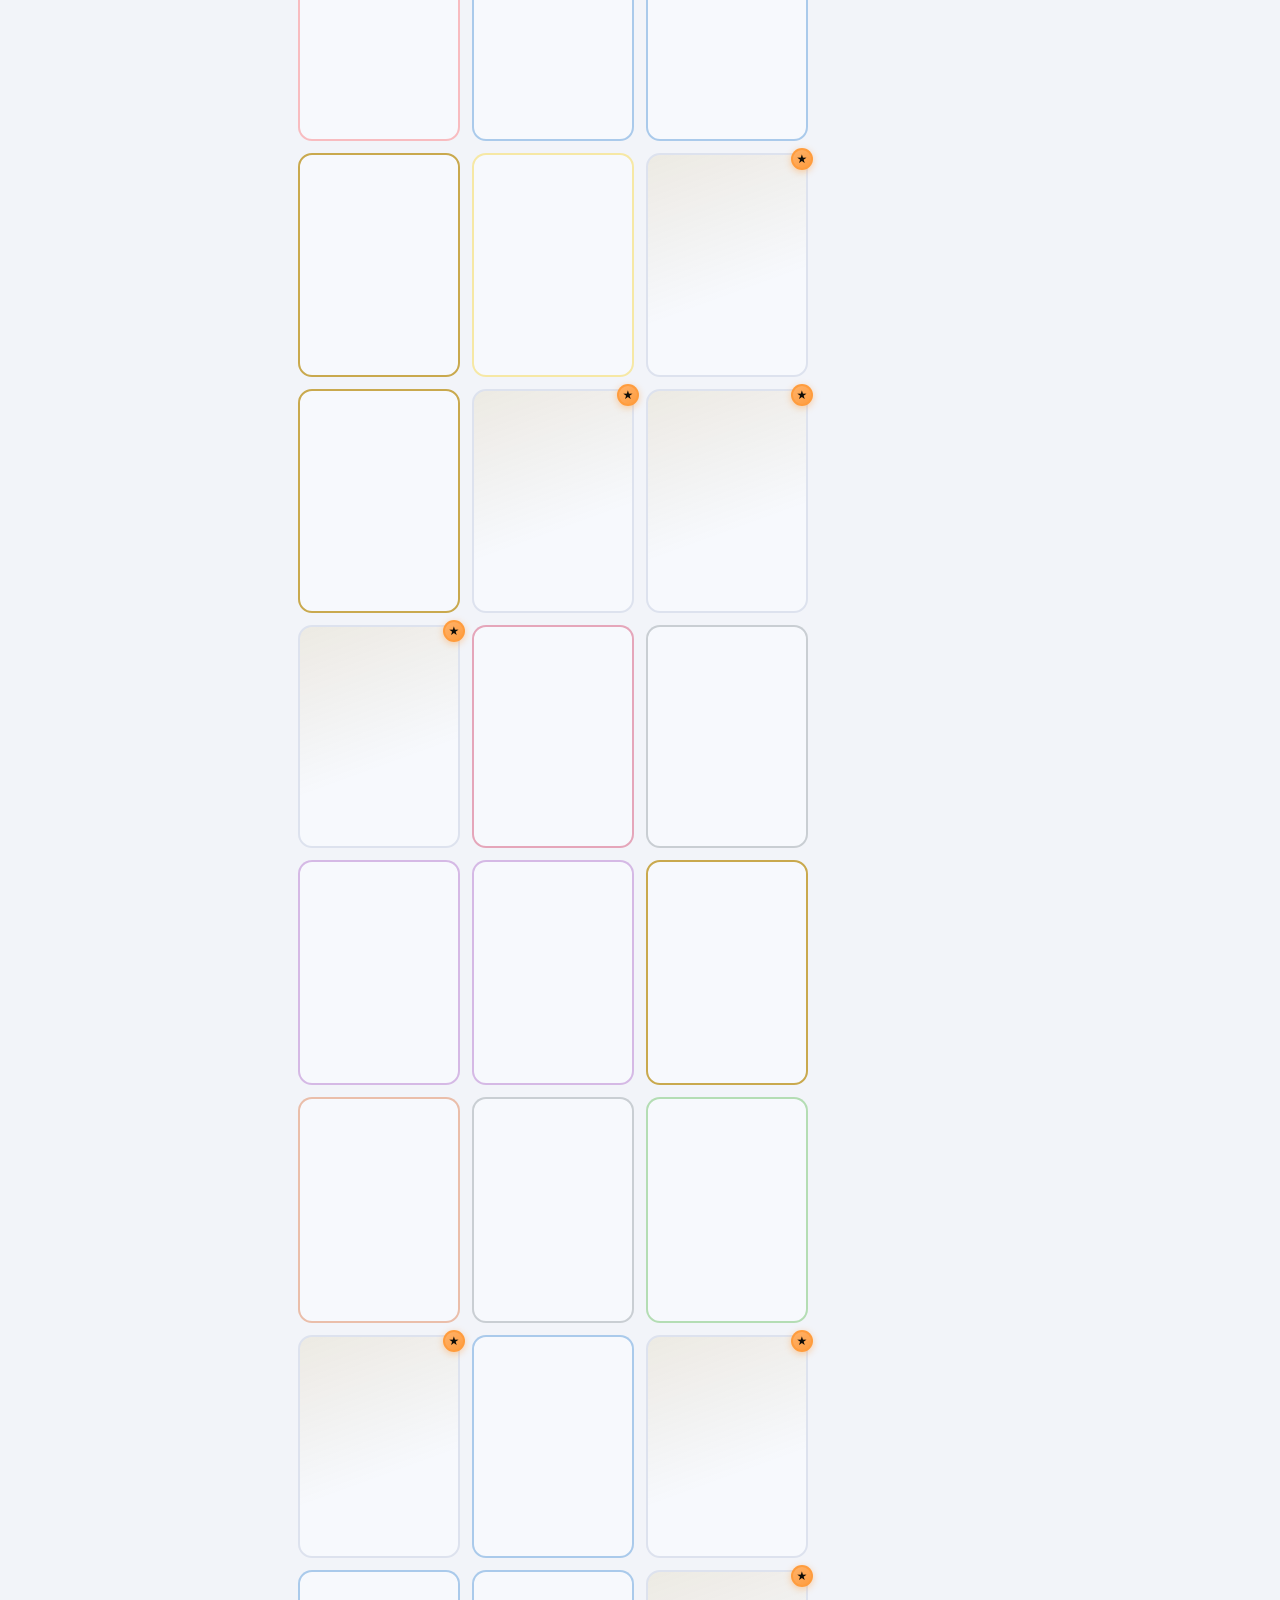
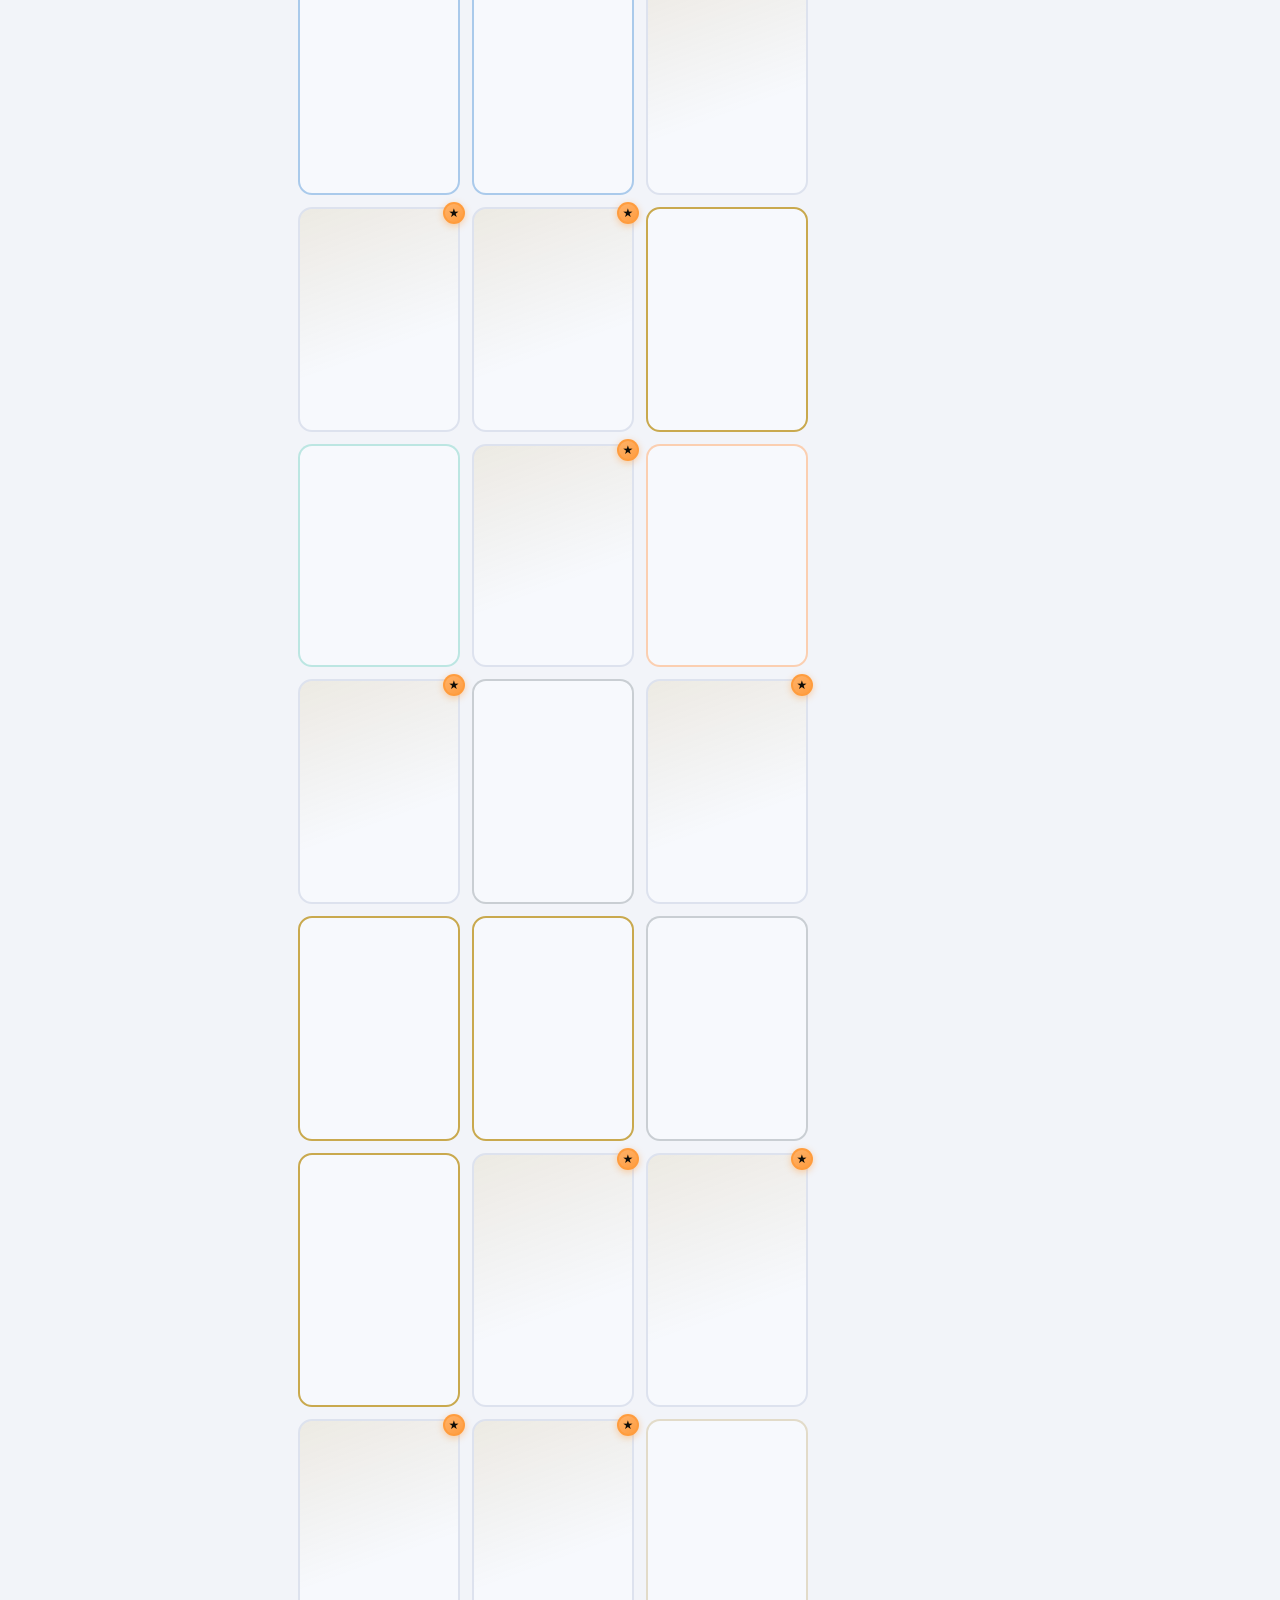
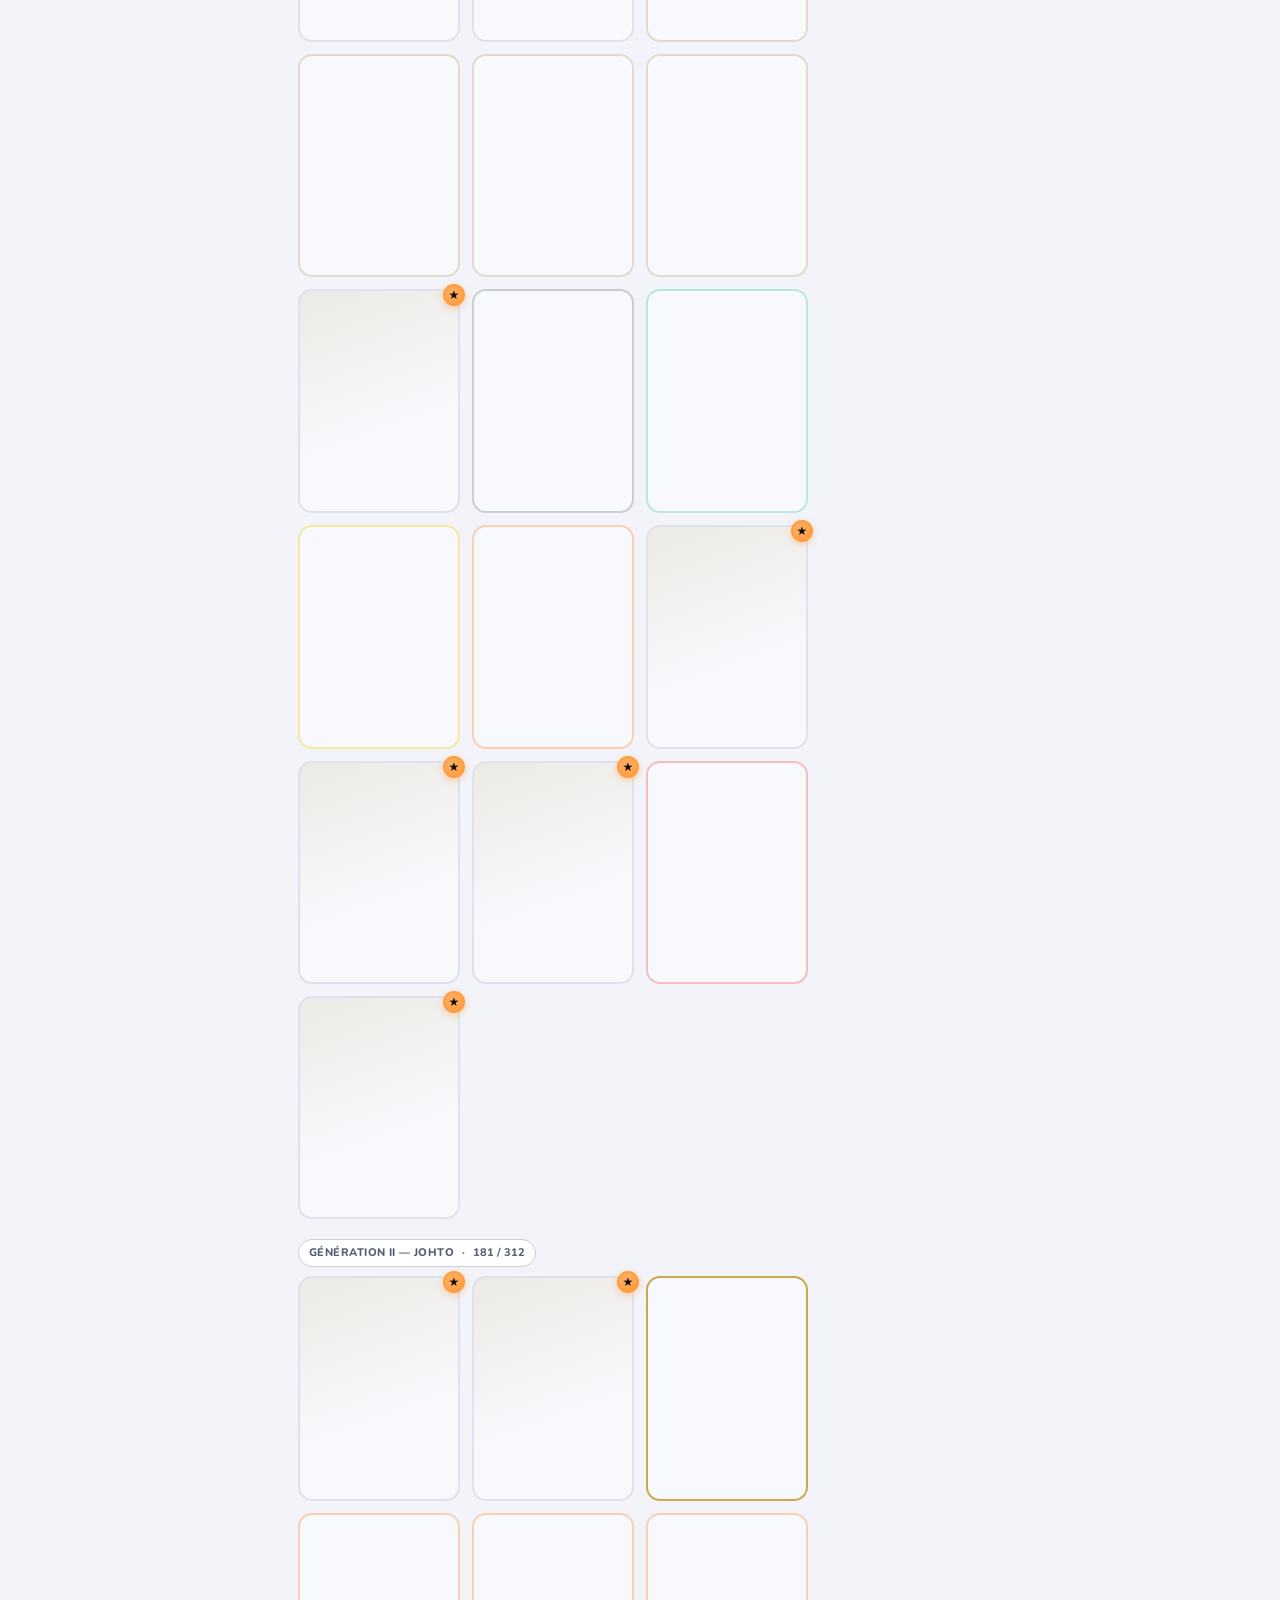
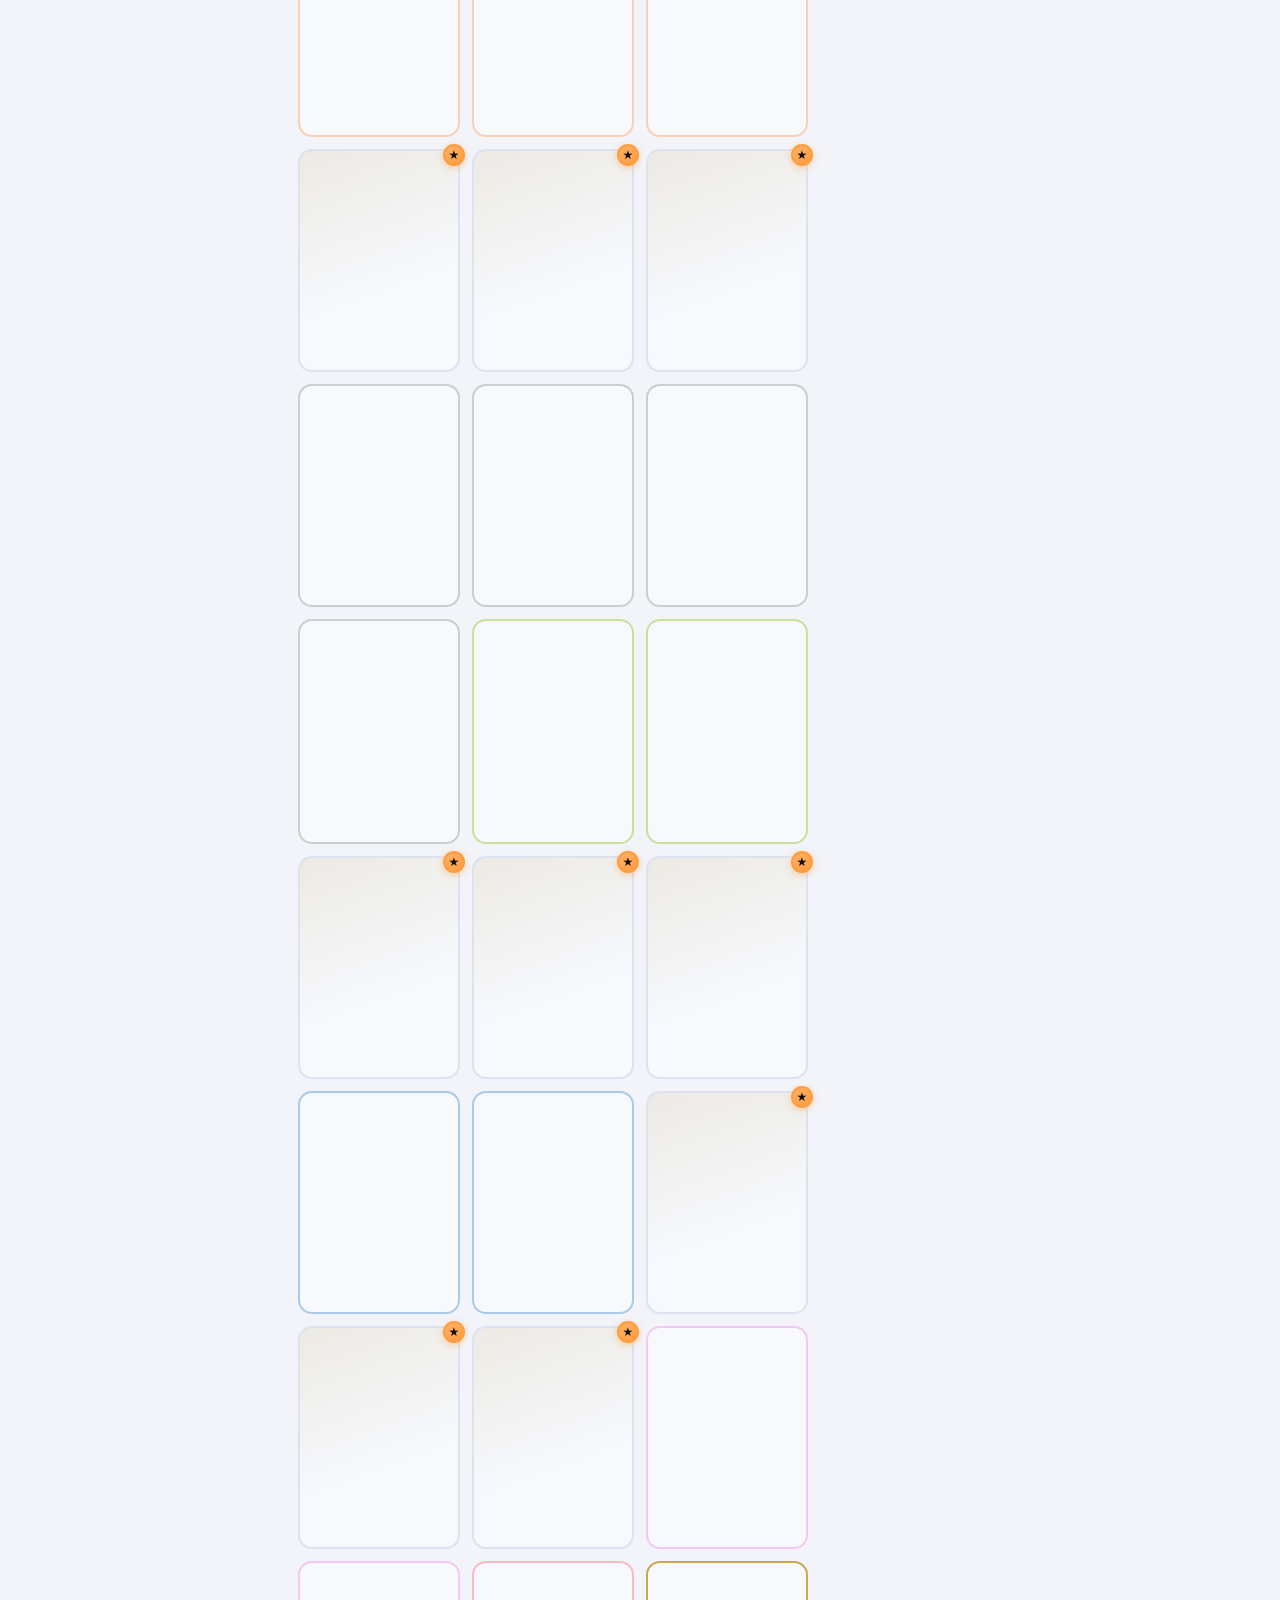
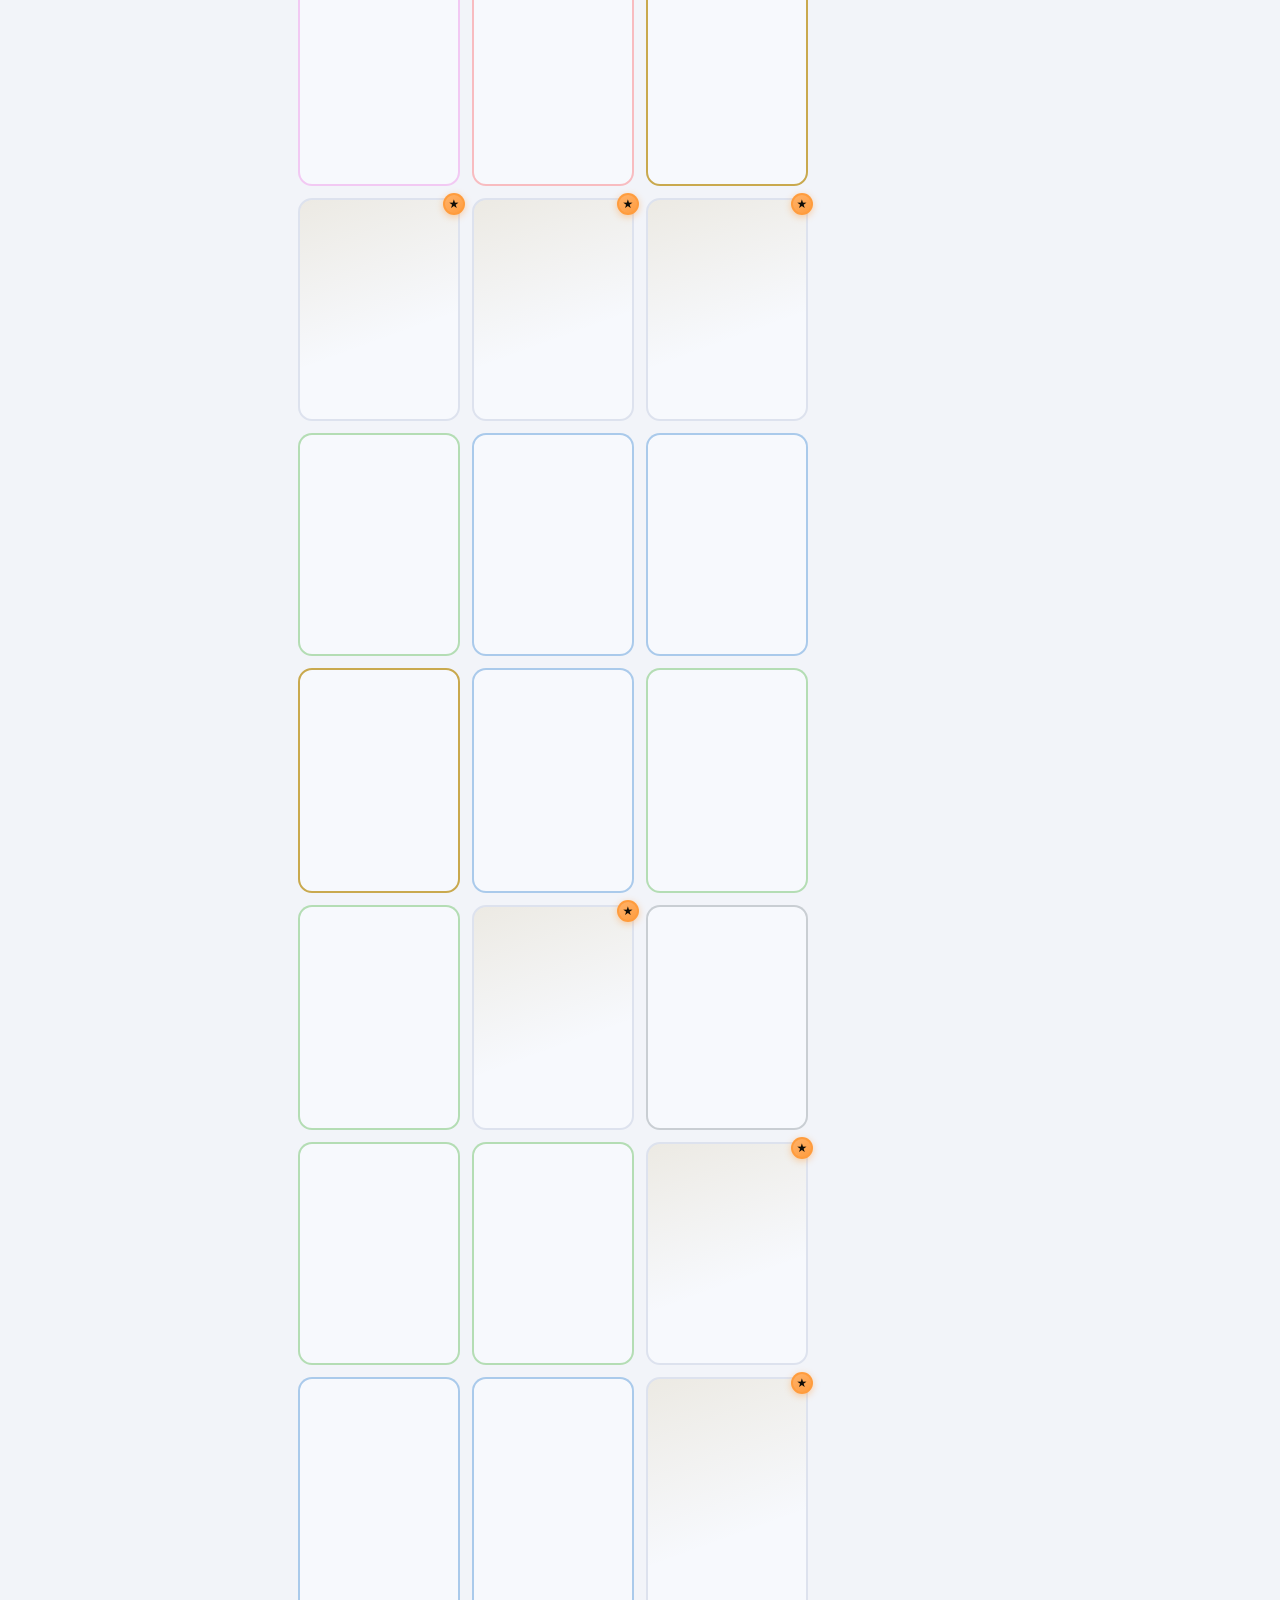
==== commit 597b7327: "Le mur des chromatiques La grille sait deja montrer « ce que j ai en shiny » : il suffit d un filtre" ====
--- a/index.html
+++ b/index.html
@@ -96,6 +96,8 @@
 <link rel="modulepreload" href="assets/js/domain/journal.js">
 <link rel="modulepreload" href="assets/js/ui/livingdex.js">
 <link rel="modulepreload" href="assets/js/domain/livingdex.js">
+<link rel="modulepreload" href="assets/js/ui/mur.js">
+<link rel="modulepreload" href="assets/js/domain/mur.js">
 <link rel="modulepreload" href="assets/js/ui/succes-detail.js">
 <link rel="modulepreload" href="assets/js/ui/journal.js">
 <link rel="modulepreload" href="assets/js/domain/maj.js">
@@ -347,6 +349,21 @@
       </div>
     </section>
 
+    <!-- La vitrine a sa propre section, et non un bouton glissé sous
+         « Fichier ». Exporter, importer et réinitialiser sont des gestes de
+         gestion ; le mur ne gère rien, il se regarde. Les ranger ensemble
+         aurait rendu le mur invisible, parce qu'on ne va pas chercher un
+         plaisir dans un menu de sauvegarde. -->
+    <section class="field" aria-label="Vitrine">
+      <h3 class="field__label">Vitrine</h3>
+      <div class="btn-row">
+        <button type="button" id="mur-btn" class="btn btn--ghost"
+                title="Tous tes chromatiques, en grand, et rien d'autre">
+          <span class="mur__btn-ico" aria-hidden="true">✦</span> Mur des chromatiques
+        </button>
+      </div>
+    </section>
+
     <section class="field" aria-label="Sauvegarde de la collection">
       <h3 class="field__label">Fichier</h3>
       <div class="btn-row">
--- a/assets/css/components.css
+++ b/assets/css/components.css
@@ -6389,3 +6389,77 @@
   .boite { padding: var(--sp-2); }
   .boite__grille { gap: 4px; }
 }
+
+/* ======================= Le mur des chromatiques ========================= */
+
+.mur__btn-ico { color: var(--accent); font-weight: 800; }
+
+.mur__section { display: flex; flex-direction: column; gap: var(--sp-3); }
+.mur__tete {
+  display: flex;
+  align-items: baseline;
+  gap: var(--sp-2);
+  padding-bottom: 5px;
+  border-bottom: 1px solid var(--border);
+}
+.mur__region {
+  margin: 0;
+  font-family: var(--font-display);
+  font-size: 15px;
+  font-weight: 800;
+  color: var(--text);
+}
+.mur__compte {
+  margin-left: auto;
+  font-size: 12px;
+  font-weight: 800;
+  color: var(--accent);
+}
+
+/* DES VIGNETTES LARGES, et c'est le seul endroit du site où elles le sont. Un
+   chromatique se distingue de son normal par sa TEINTE : à quarante pixels un
+   Ptéra violet et un Ptéra bleu sont le même oiseau gris. À cent quarante, la
+   différence est le sujet. */
+.mur__grille {
+  display: grid;
+  grid-template-columns: repeat(auto-fill, minmax(132px, 1fr));
+  gap: var(--sp-3);
+}
+.mur__item { display: flex; flex-direction: column; align-items: center; gap: 6px; margin: 0; }
+
+/* Le halo est la mise en scène, et il n'a rien de gratuit : posé derrière le
+   sprite, il sépare la vignette de sa voisine sans qu'on ait à tracer une
+   bordure — un mur bordé de gris se serait lu comme un tableau. */
+.mur__cadre {
+  display: grid;
+  place-items: center;
+  width: 100%;
+  aspect-ratio: 1;
+  border-radius: var(--r-lg);
+  background:
+    radial-gradient(circle at 50% 42%, color-mix(in srgb, var(--accent) 20%, transparent), transparent 68%),
+    var(--bg-inset);
+}
+.mur__img {
+  width: 84%;
+  height: 84%;
+  object-fit: contain;
+  filter: drop-shadow(0 3px 10px color-mix(in srgb, var(--accent) 34%, transparent));
+}
+.mur__nom {
+  font-size: 11.5px;
+  font-weight: 800;
+  line-height: 1.3;
+  text-align: center;
+  color: var(--text-soft);
+}
+
+.mur__vide { display: flex; flex-direction: column; align-items: center; gap: 8px; padding: var(--sp-6) var(--sp-4); }
+.mur__vide-ico { font-size: 34px; color: color-mix(in srgb, var(--accent) 55%, transparent); }
+.mur__vide-titre { margin: 0; font-size: 14px; font-weight: 800; color: var(--text-soft); }
+.mur__vide-aide { margin: 0; max-width: 34ch; text-align: center; font-size: 12.5px; line-height: 1.6; color: var(--text-faint); }
+
+@media (max-width: 480px) {
+  .mur__grille { grid-template-columns: repeat(auto-fill, minmax(96px, 1fr)); gap: var(--sp-2); }
+  .mur__nom { font-size: 10.5px; }
+}
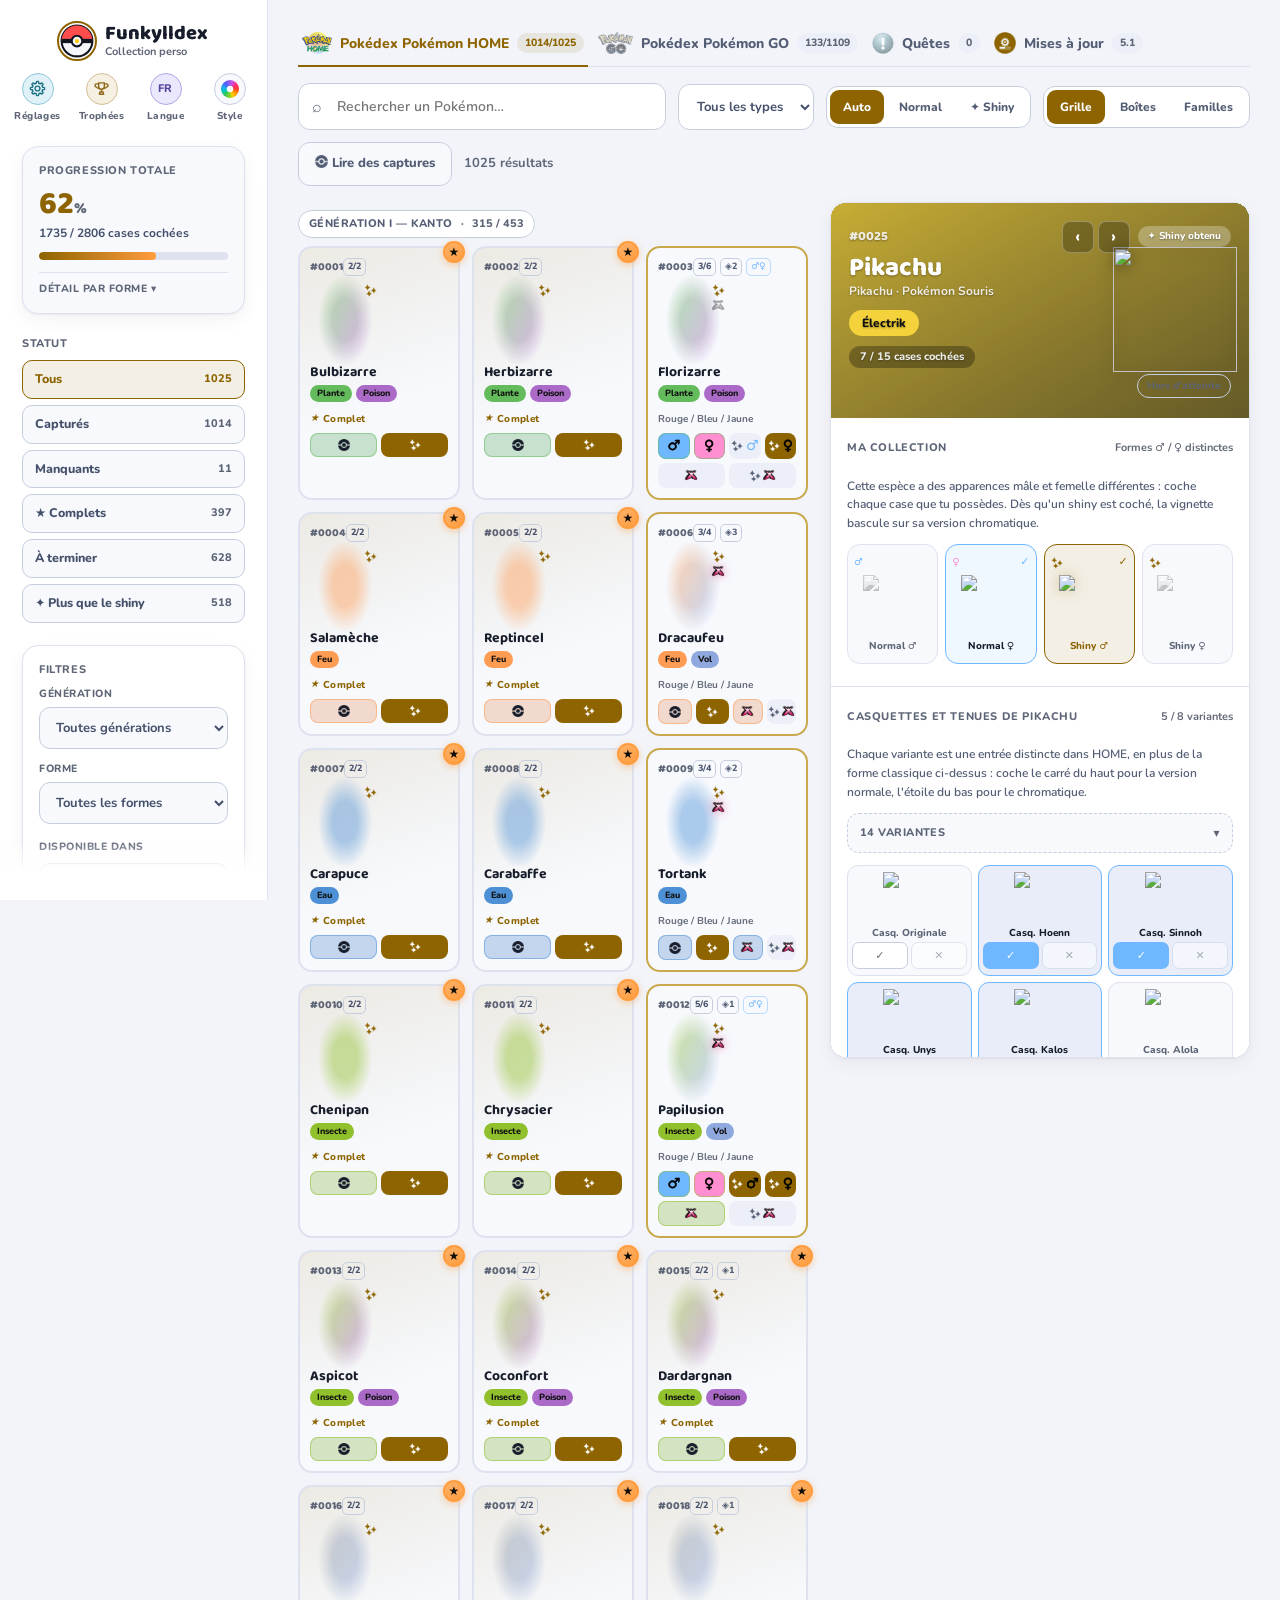
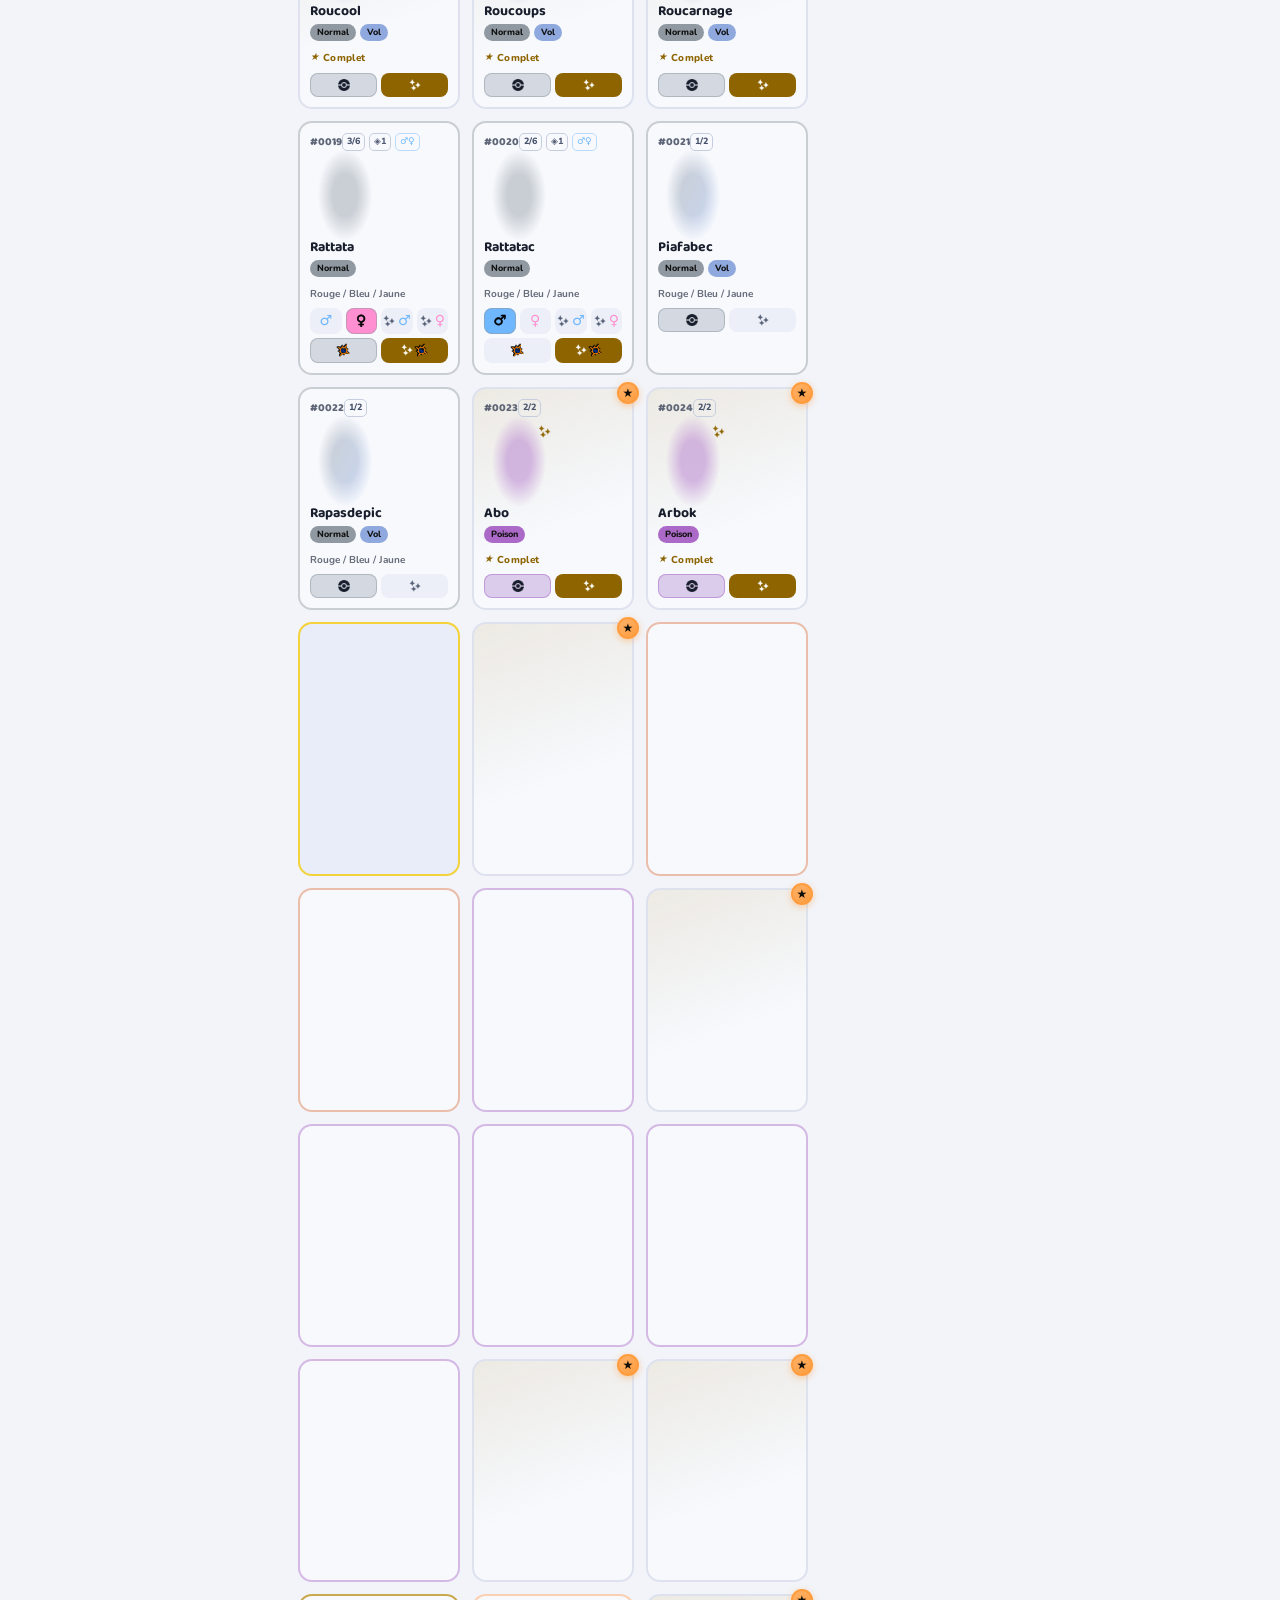
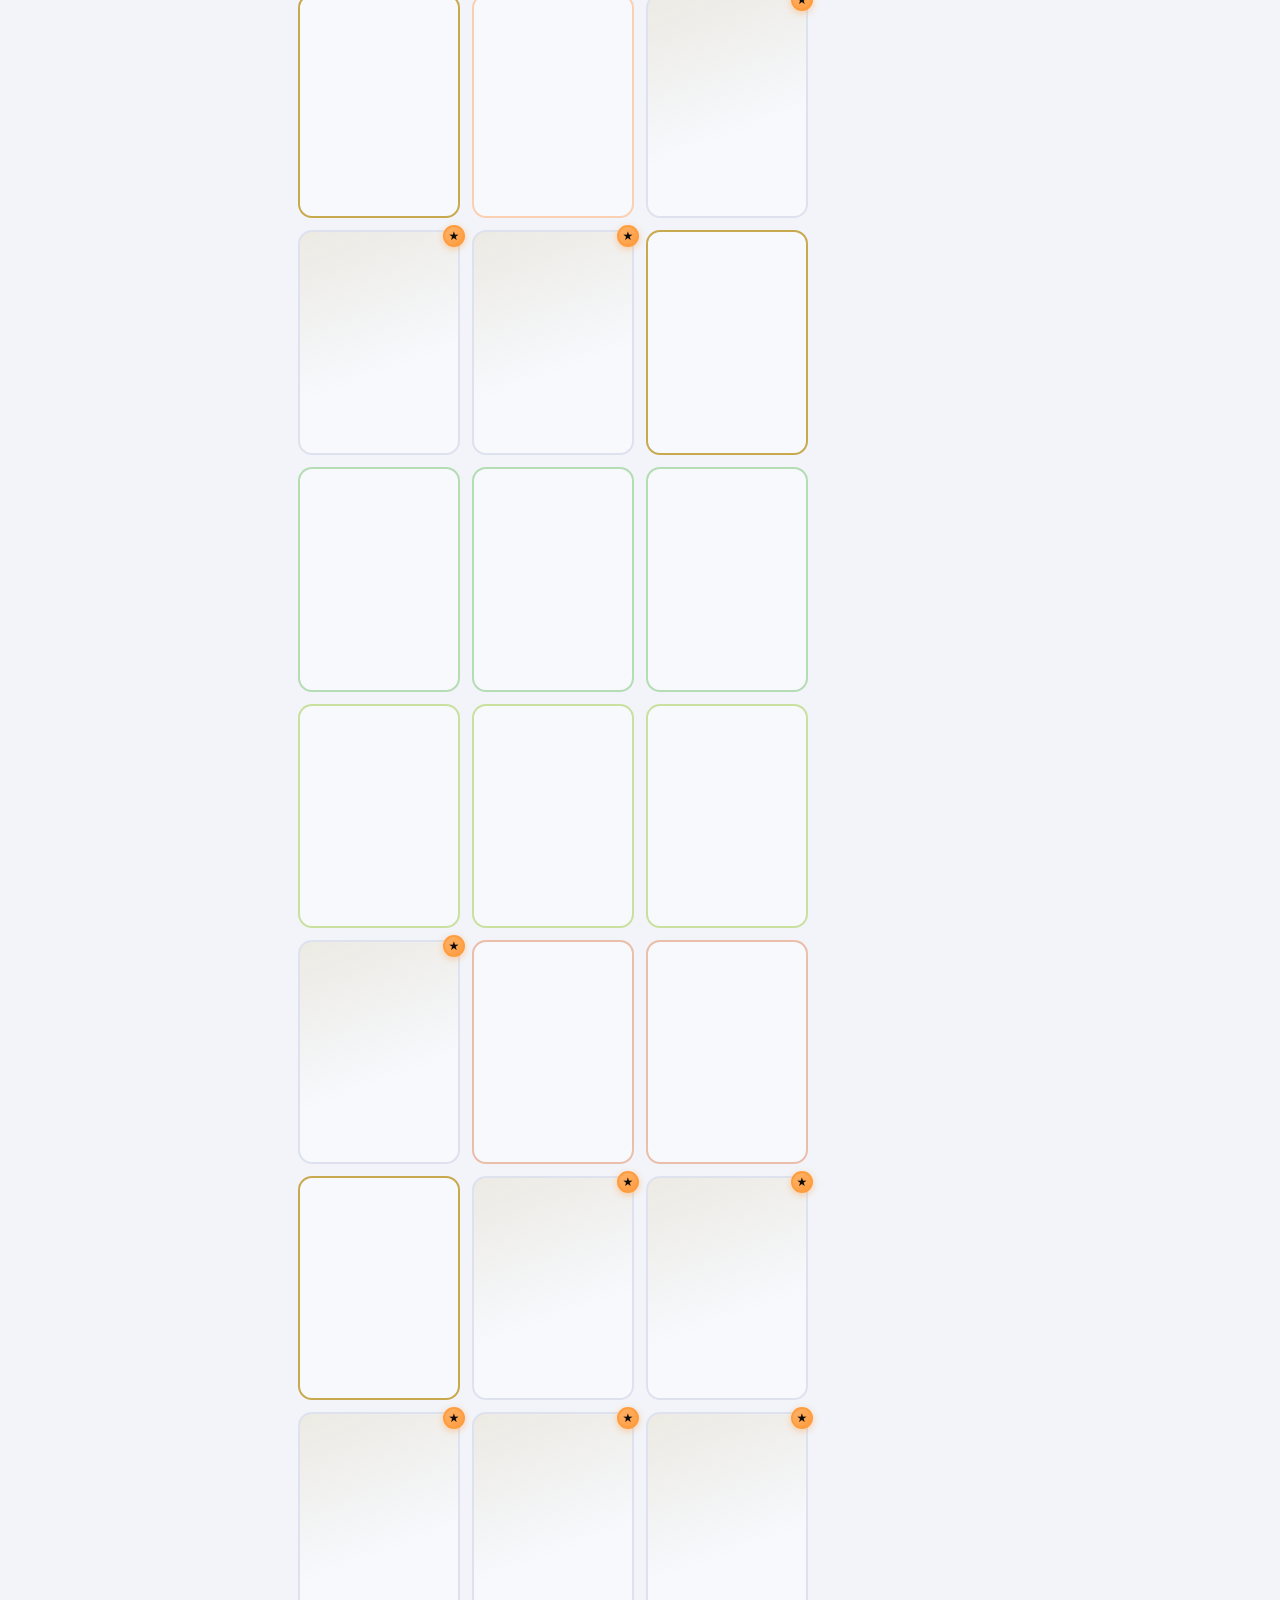
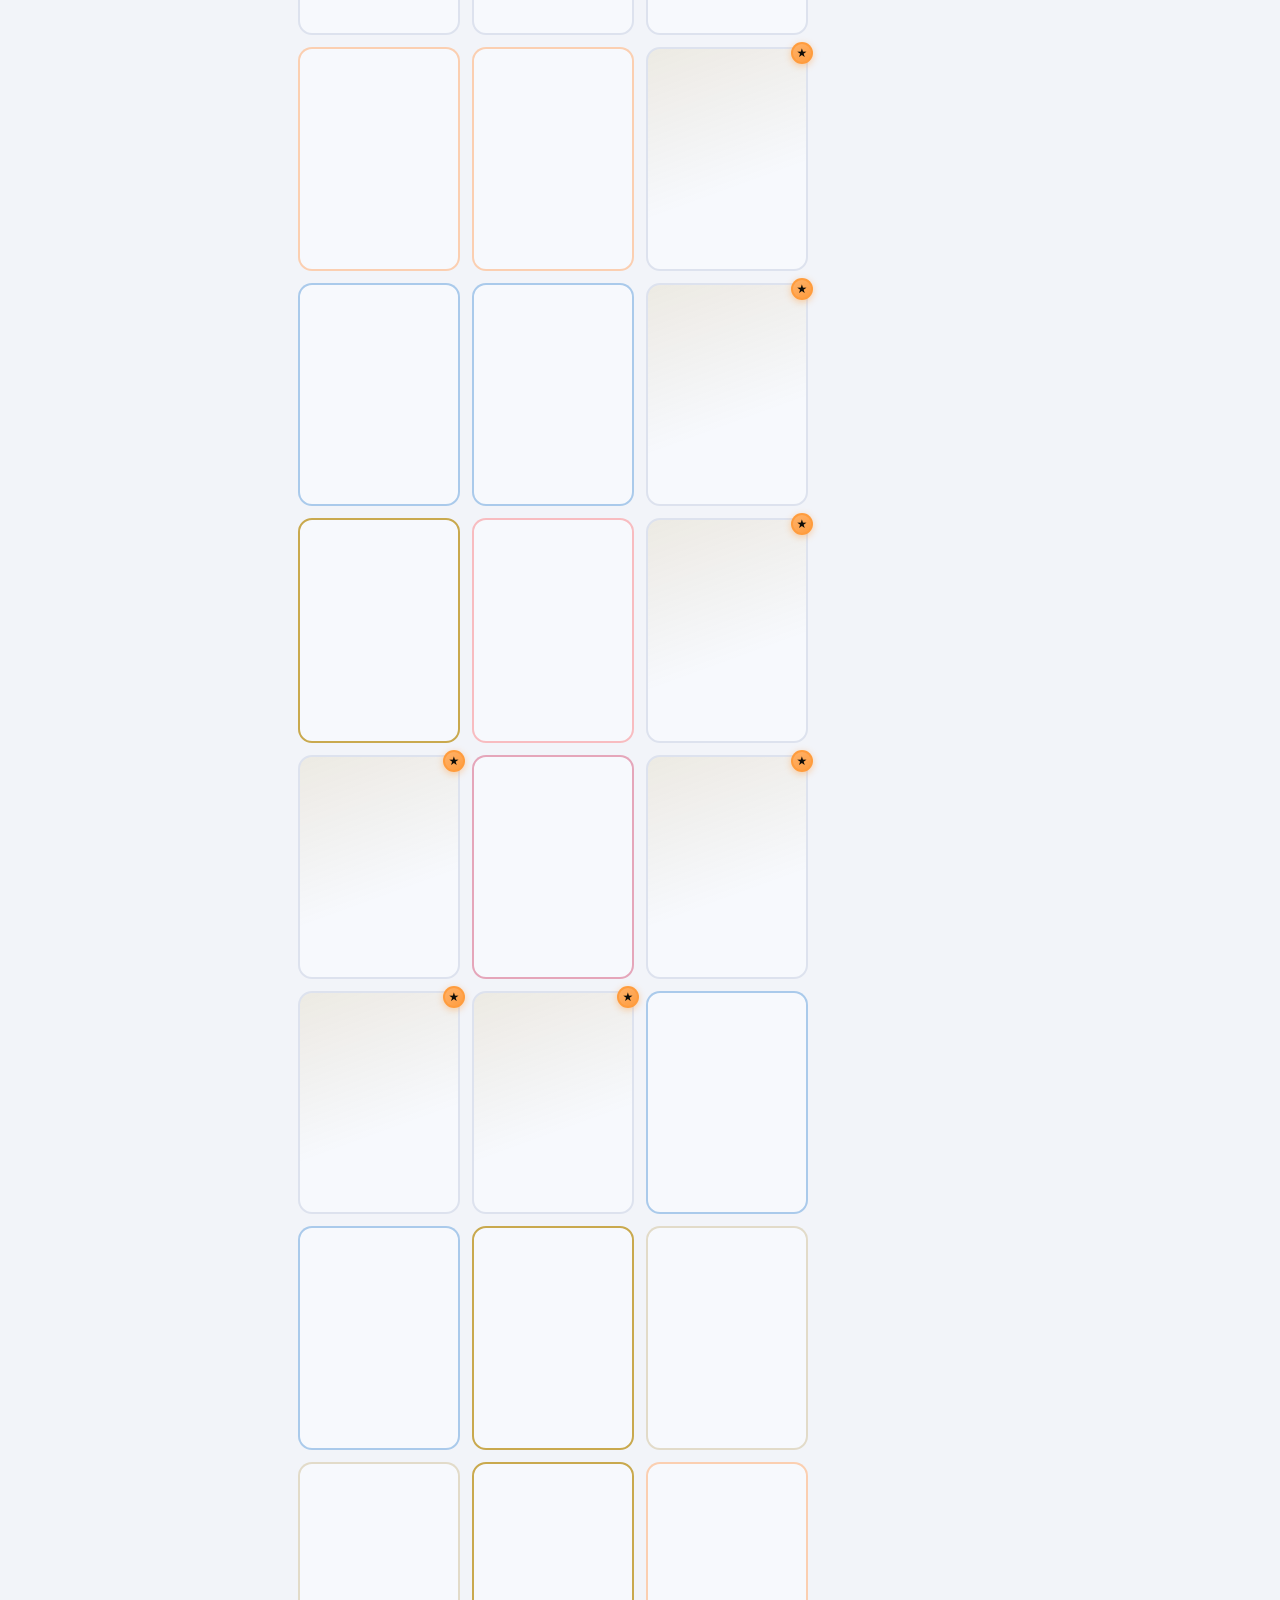
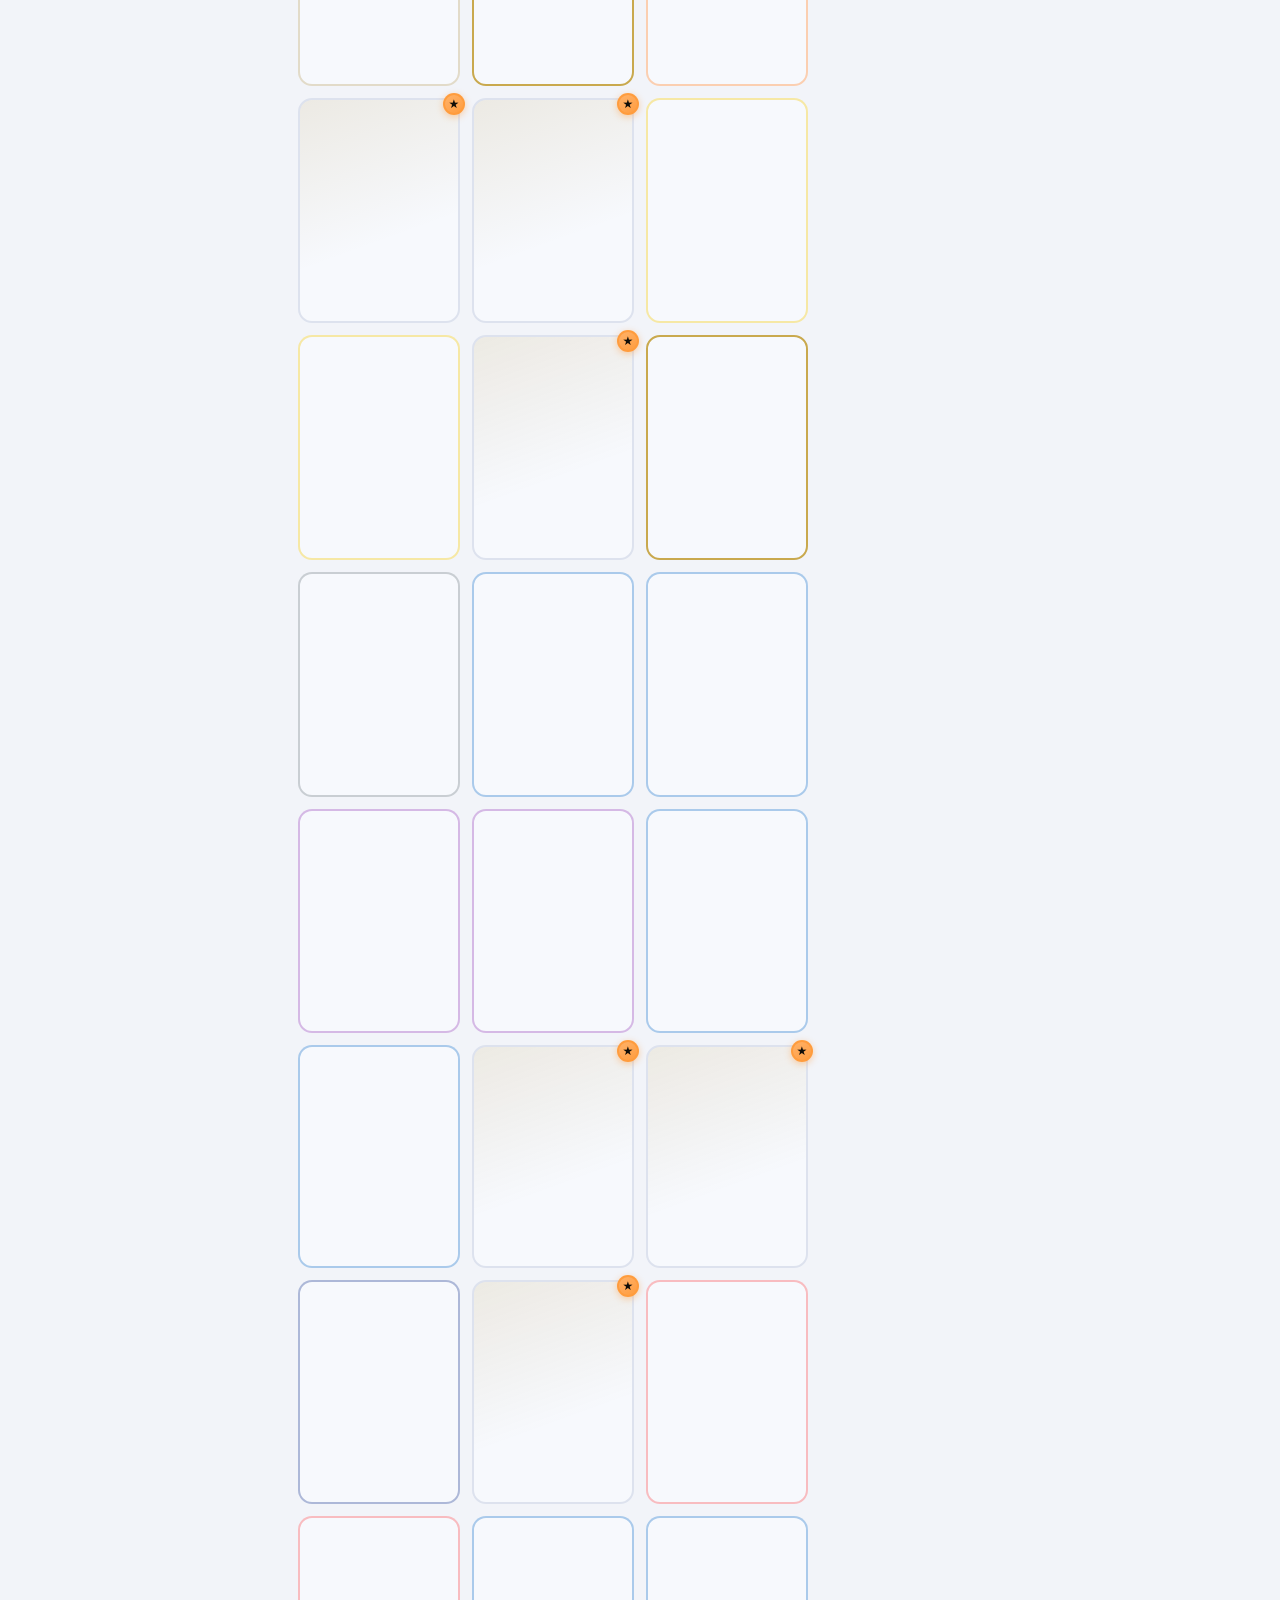
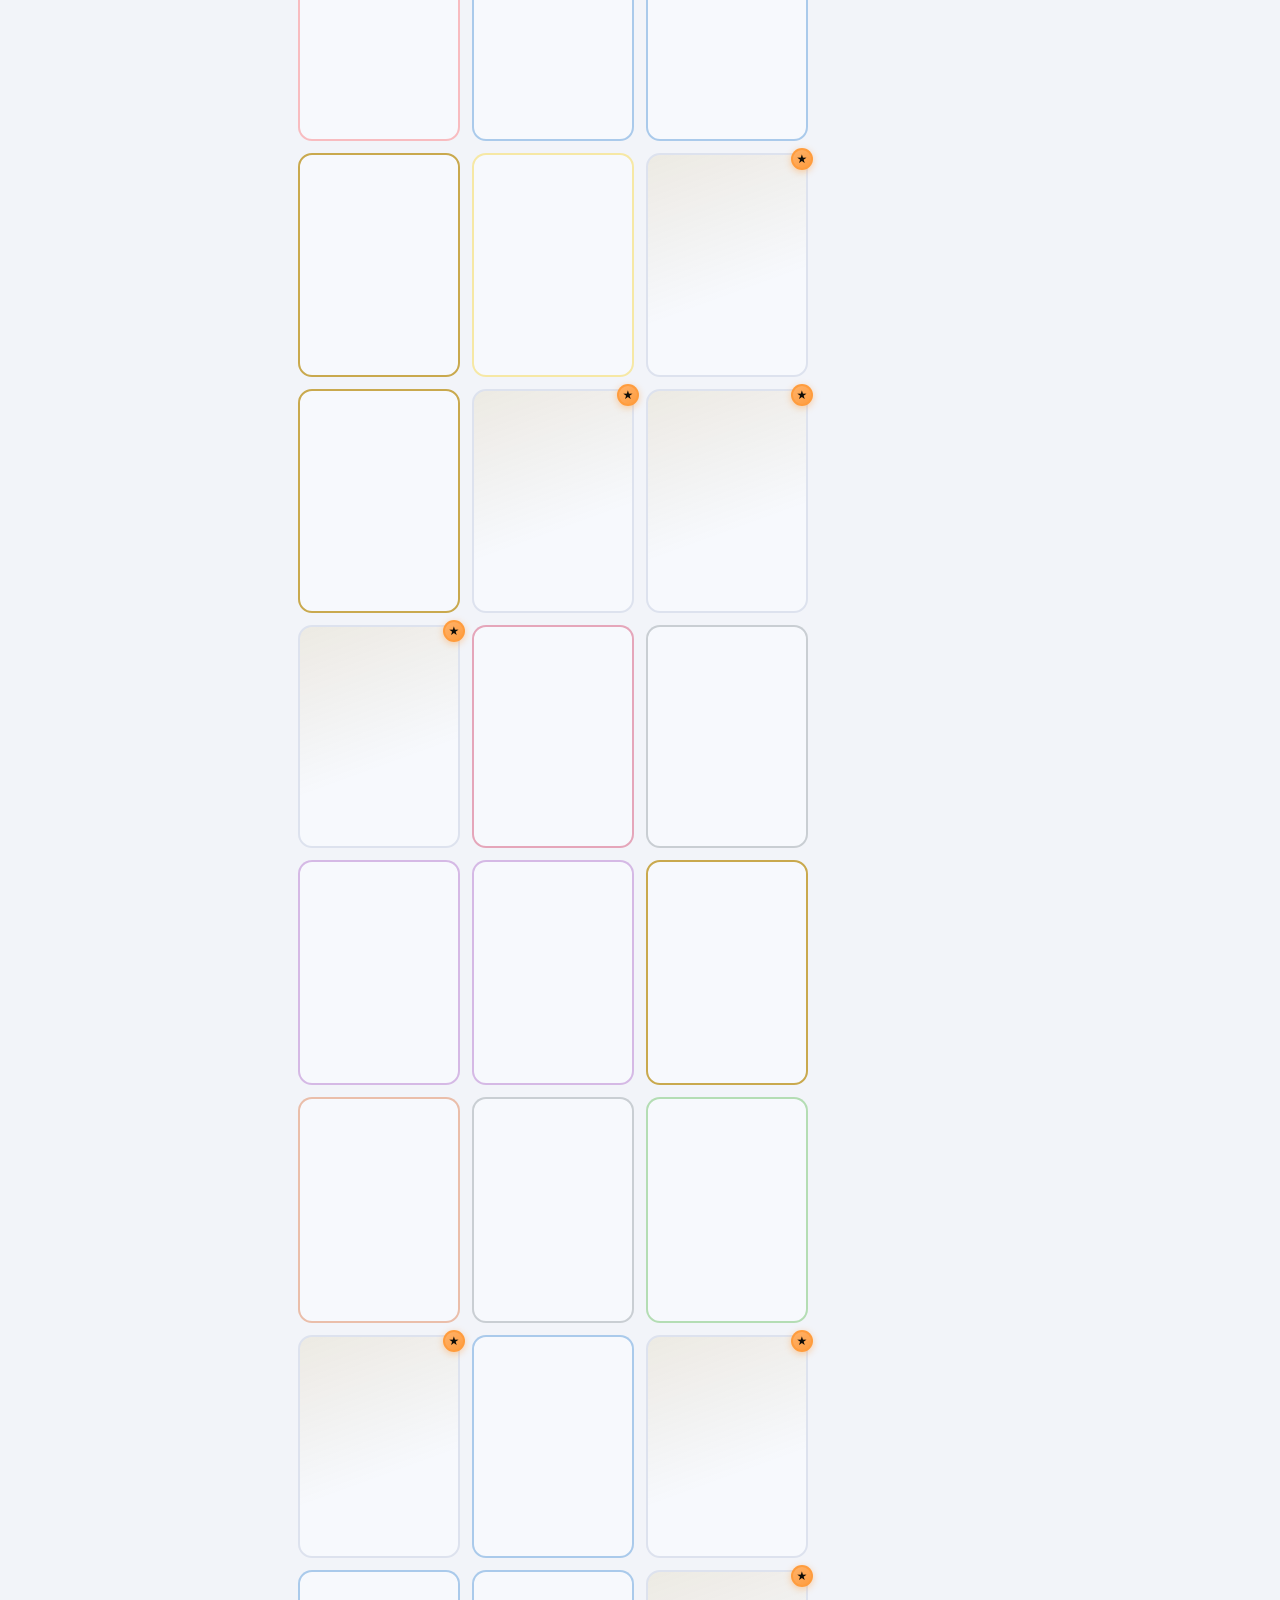
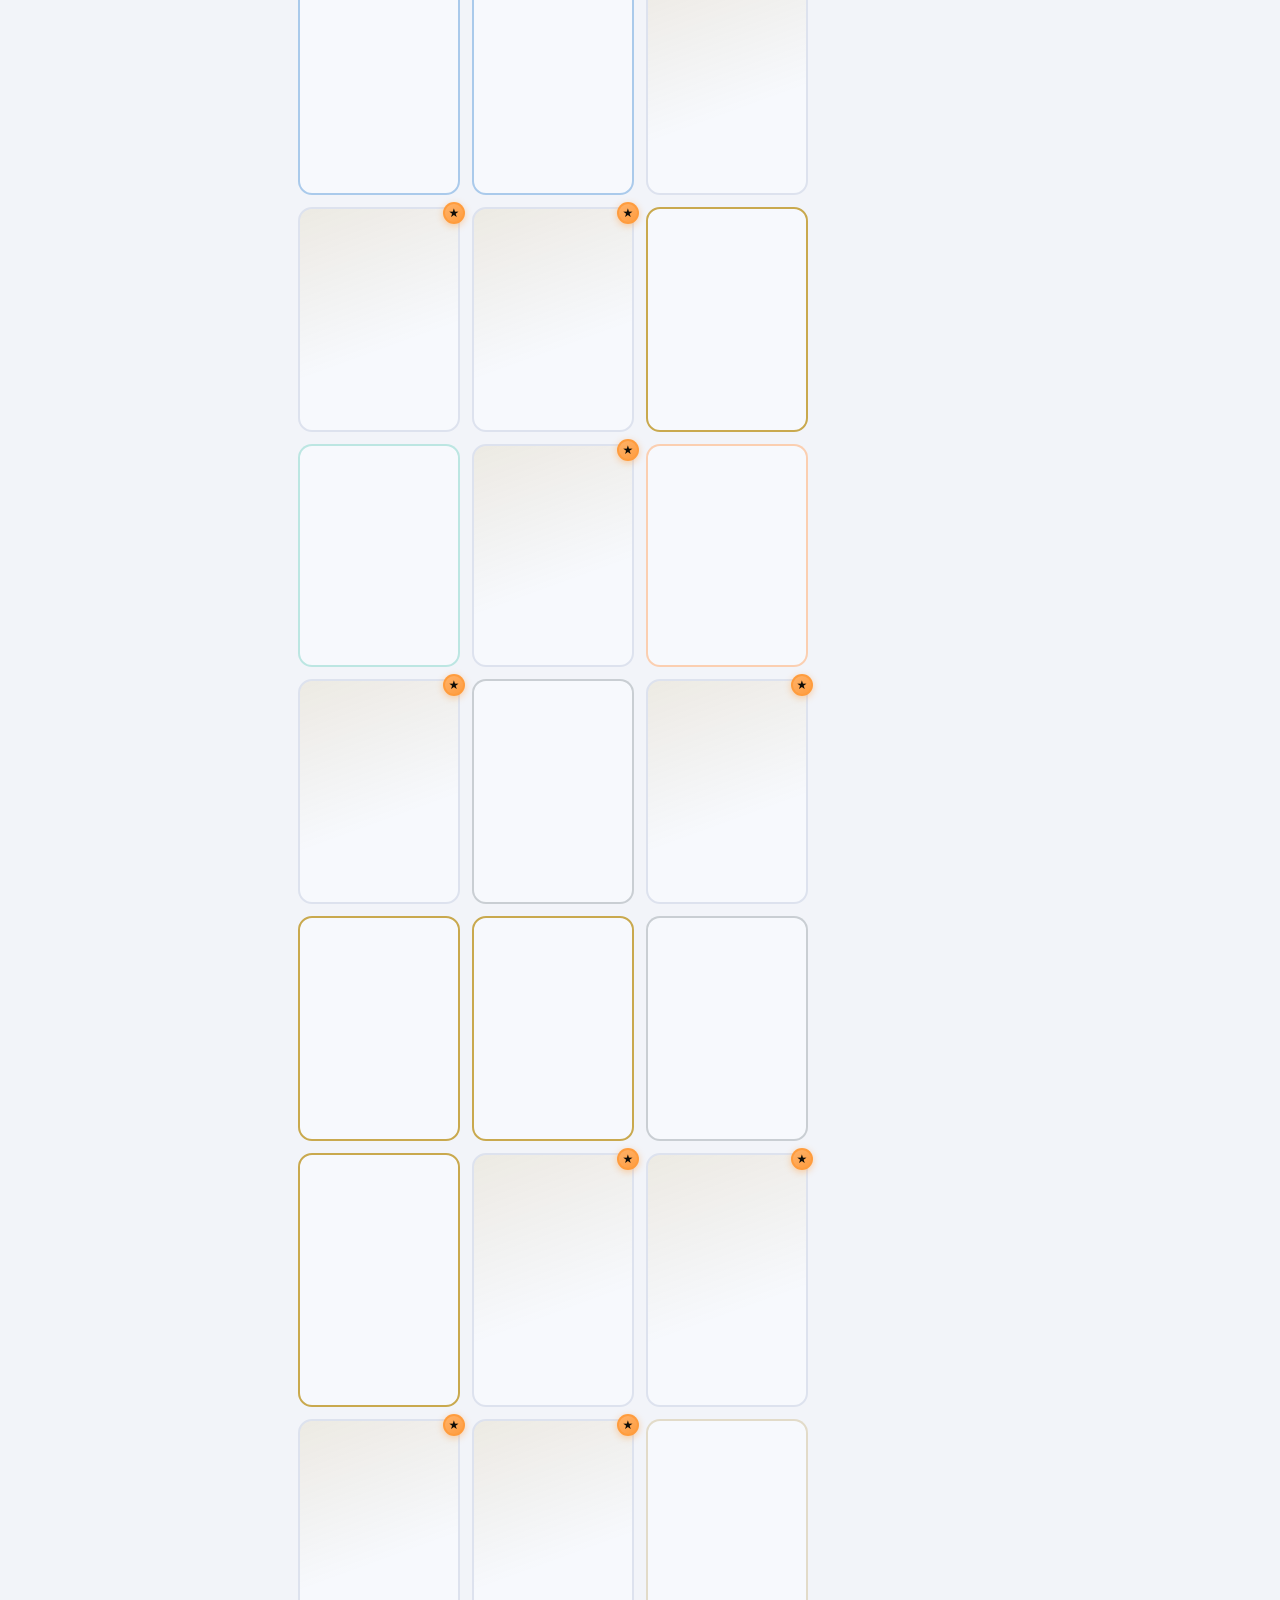
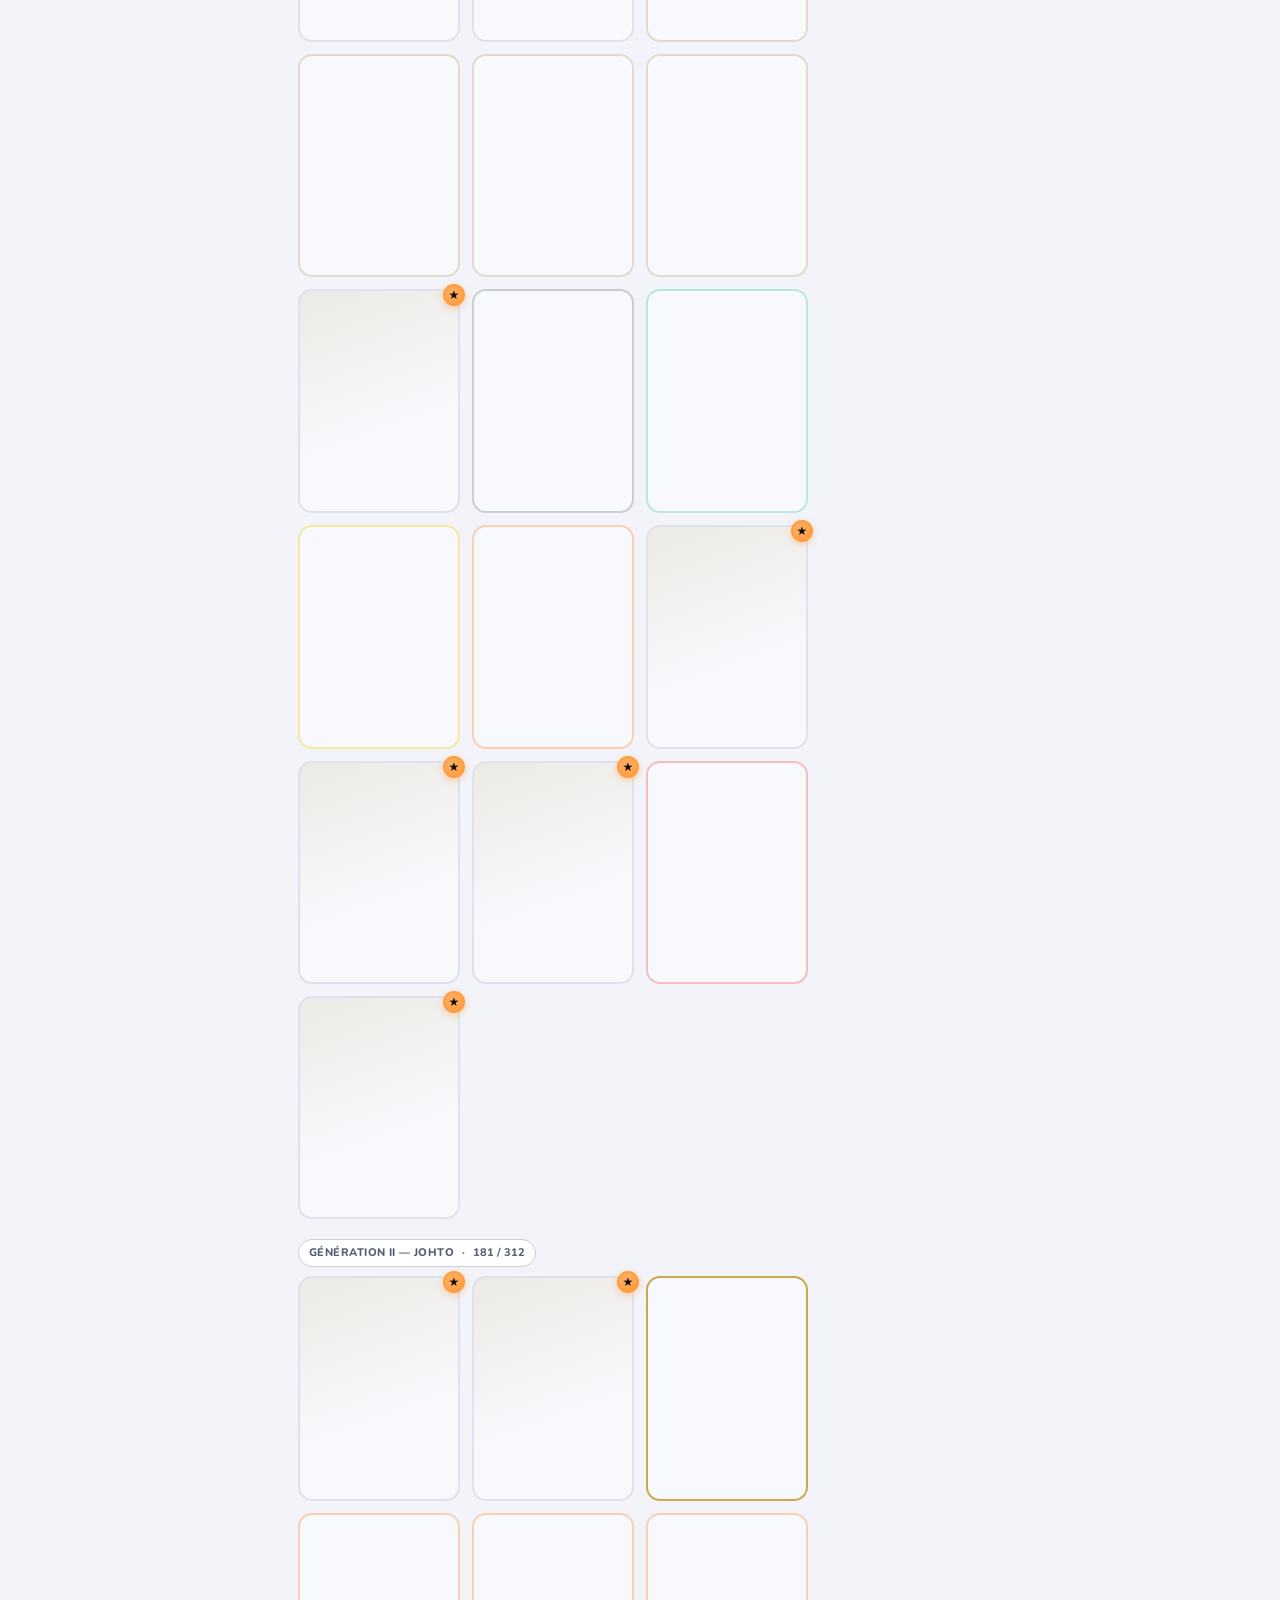
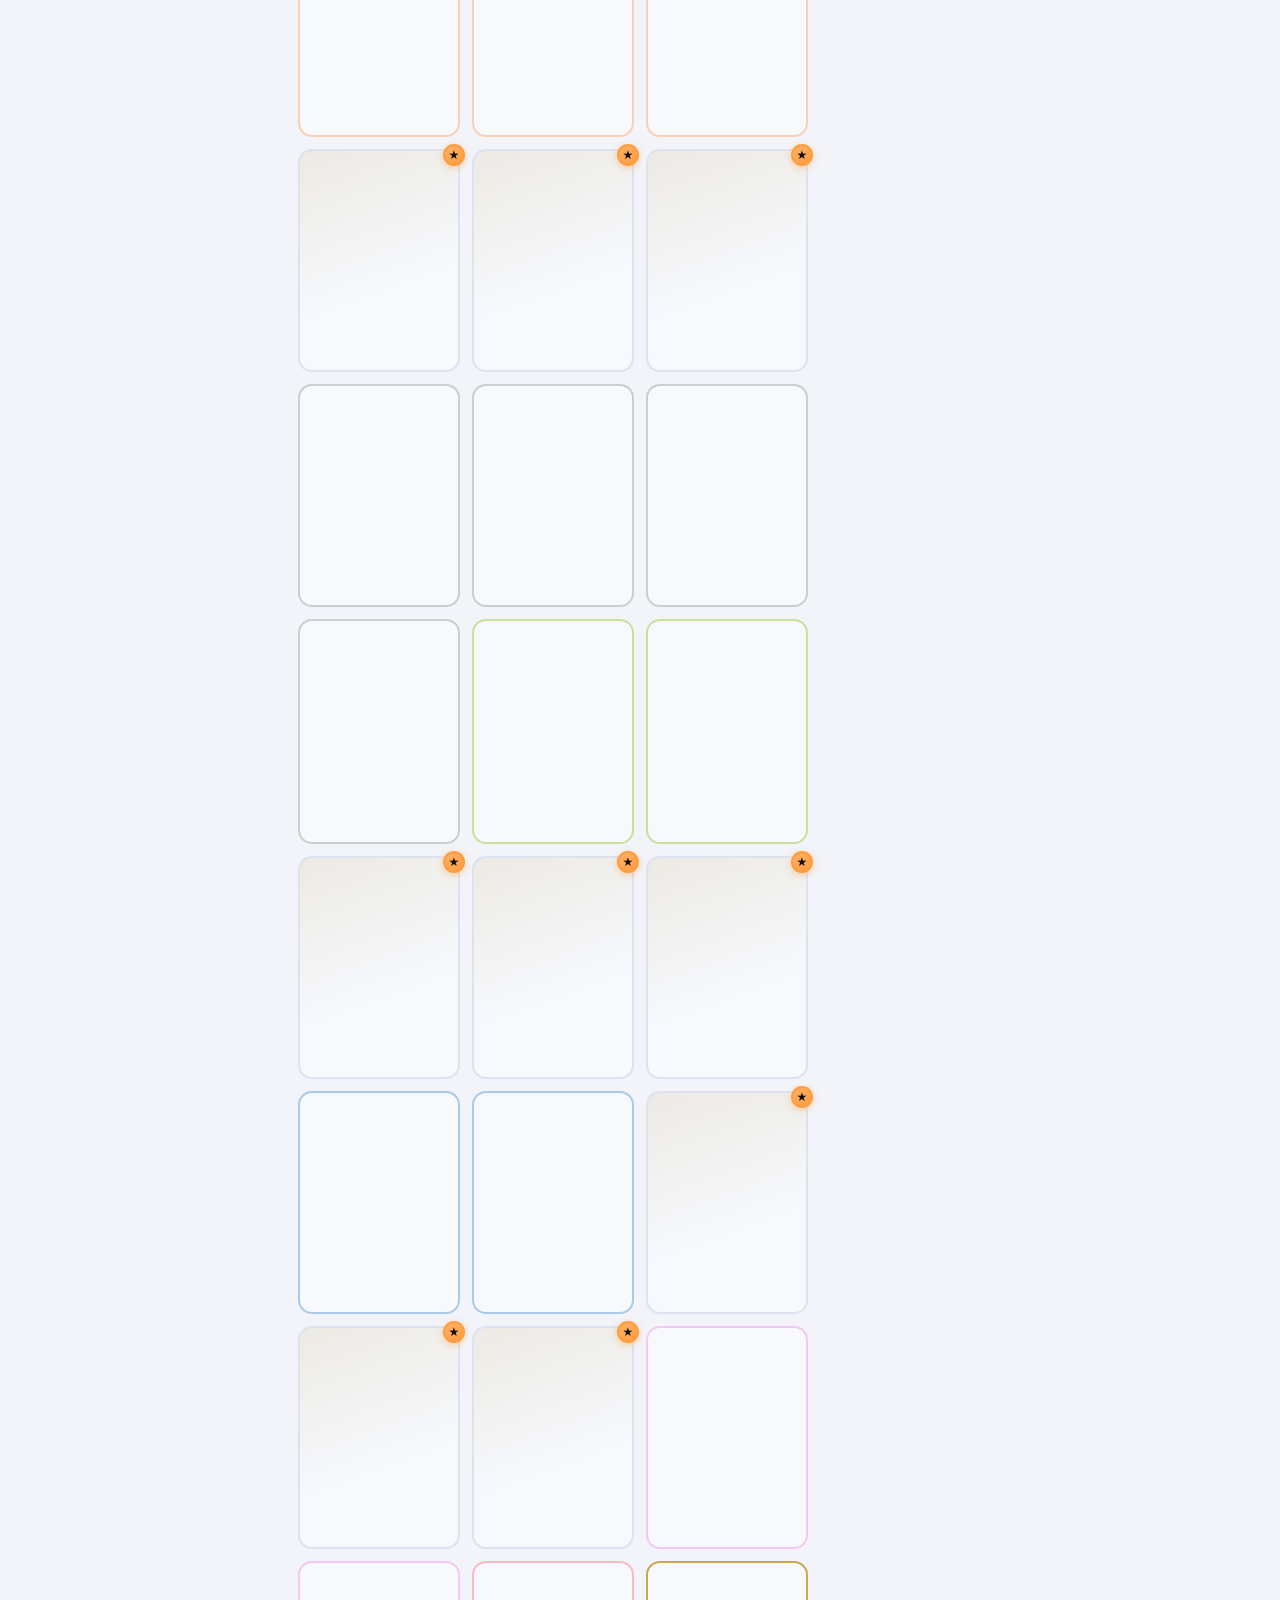
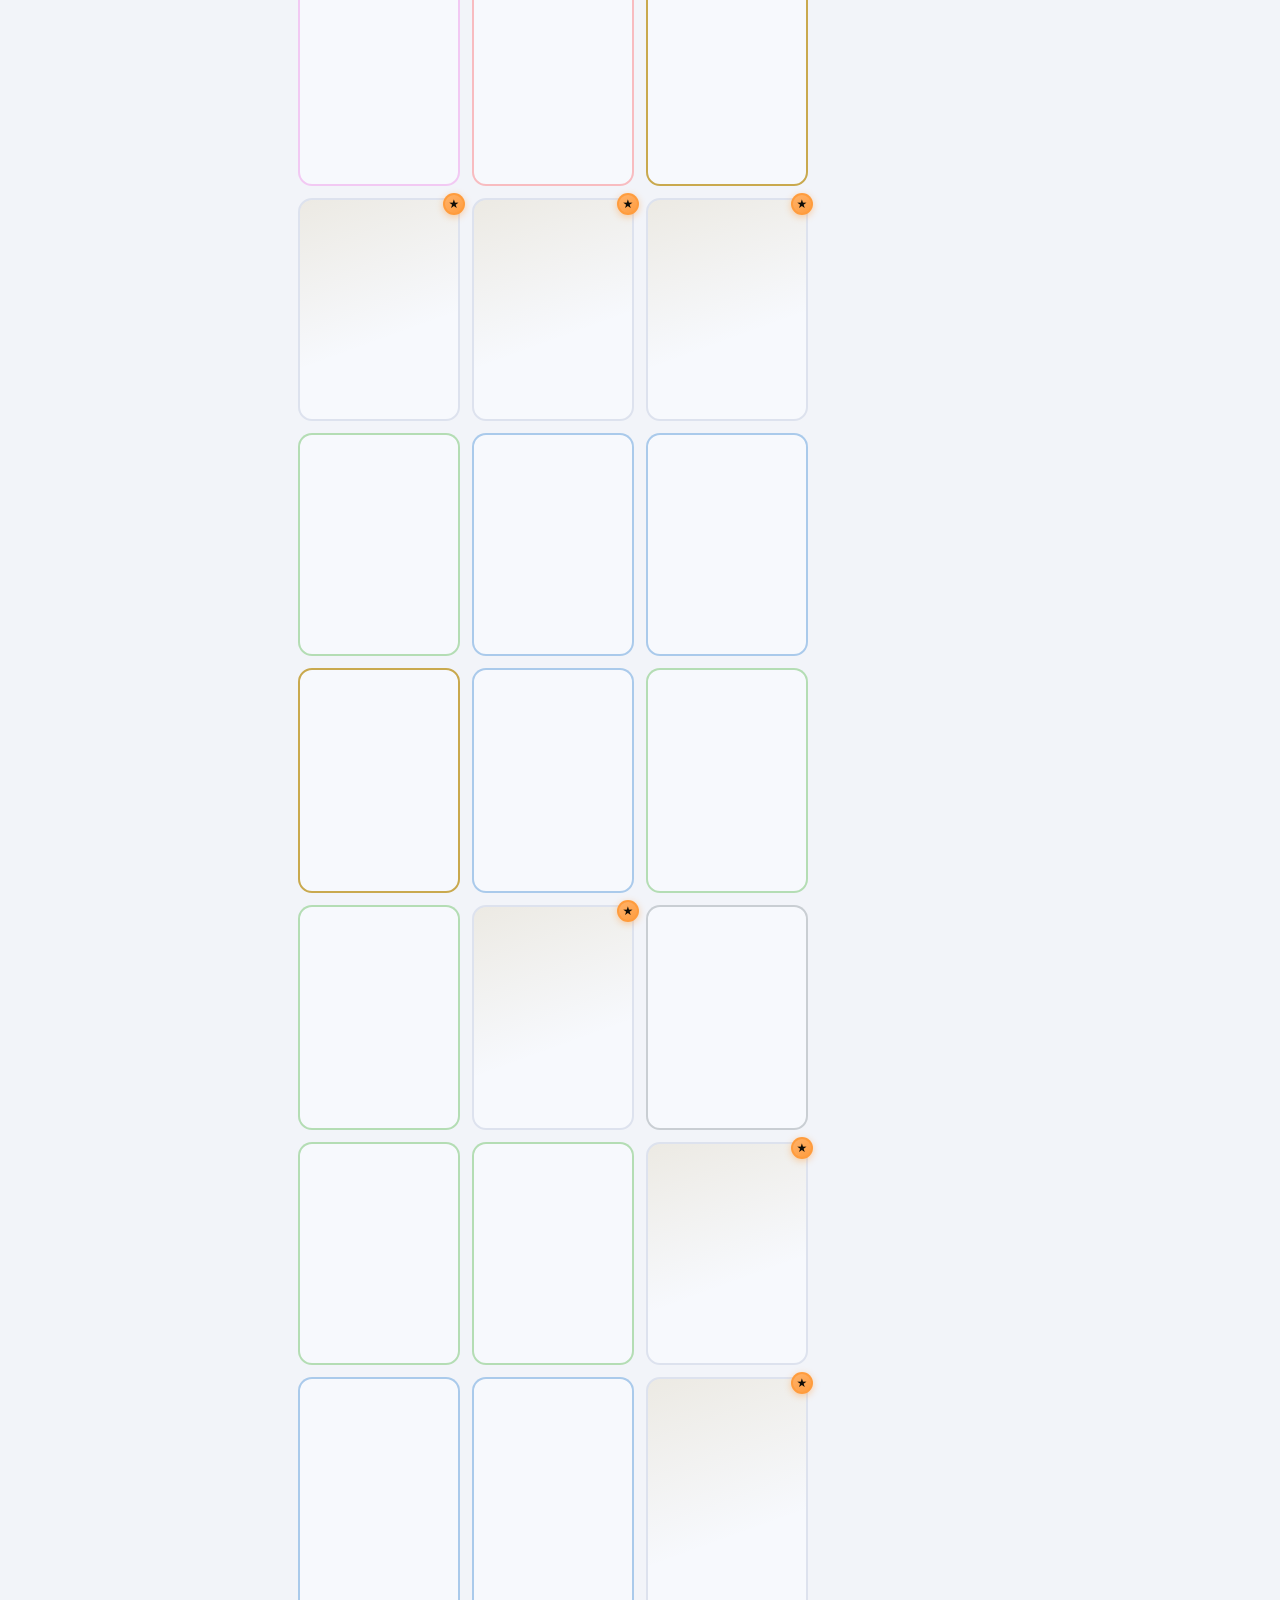
==== commit ad34da46: "Les boites completes, les lignees en lignes, et le reste par jeu TROIS DEMANDES, ET ELLES ONT REFAIT" ====
--- a/index.html
+++ b/index.html
@@ -98,6 +98,8 @@
 <link rel="modulepreload" href="assets/js/domain/livingdex.js">
 <link rel="modulepreload" href="assets/js/ui/mur.js">
 <link rel="modulepreload" href="assets/js/domain/mur.js">
+<link rel="modulepreload" href="assets/js/ui/reste.js">
+<link rel="modulepreload" href="assets/js/domain/reste.js">
 <link rel="modulepreload" href="assets/js/ui/succes-detail.js">
 <link rel="modulepreload" href="assets/js/ui/journal.js">
 <link rel="modulepreload" href="assets/js/domain/maj.js">
@@ -361,6 +363,10 @@
                 title="Tous tes chromatiques, en grand, et rien d'autre">
           <span class="mur__btn-ico" aria-hidden="true">✦</span> Mur des chromatiques
         </button>
+        <button type="button" id="reste-btn" class="btn btn--ghost"
+                title="Quel jeu ressortir : ce qu'il te manque, jeu par jeu">
+          Ce qu'il me reste
+        </button>
       </div>
     </section>
 
--- a/assets/css/components.css
+++ b/assets/css/components.css
@@ -6288,17 +6288,11 @@
 
 /* ============================ Le Living Dex ============================== */
 
-/* UNE BOÎTE TIENT SUR UN ÉCRAN, et c'est toute la raison d'être de la vue. Cinq
-   colonnes et six rangées, comme HOME : trente cases qu'on embrasse d'un regard,
-   là où la grille demande de faire défiler quatre mille pixels pour trouver un
-   trou. La largeur est donc FIXE — cinq colonnes, jamais quatre ni six — parce
-   qu'une boîte de HOME a cinq colonnes et que la comparer à la sienne est
-   exactement ce qu'on vient faire. */
-.livingdex {
-  display: flex;
-  flex-direction: column;
-  gap: var(--sp-4);
-}
+/* SIX COLONNES SUR CINQ RANGÉES, comme une boîte de HOME — et six, c'est PAIR.
+   Chaque Pokémon occupe deux cases, normal et chromatique : avec cinq colonnes
+   les paires auraient été à cheval sur deux rangées, ce qui aurait détruit la
+   lecture. Trois paires par rangée, quinze par boîte. */
+.livingdex { display: flex; flex-direction: column; gap: var(--sp-4); }
 .livingdex[hidden] { display: none; }
 
 .boite {
@@ -6314,33 +6308,88 @@
   gap: var(--sp-2);
   margin-bottom: var(--sp-3);
 }
-.boite__nom {
-  margin: 0;
-  font-family: var(--font-display);
-  font-size: 14px;
-  font-weight: 800;
-  color: var(--text-soft);
-}
+.boite__nom { margin: 0; font-family: var(--font-display); font-size: 14px; font-weight: 800; color: var(--text-soft); }
 .boite__compte { font-size: 12px; font-weight: 800; color: var(--text-faint); }
-/* Une boîte pleine s'annonce : c'est la seule récompense de la vue, et elle
-   arrive trente-cinq fois au maximum. */
 .boite__compte--pleine { color: var(--accent); }
 
+/* GOUTTIÈRE UNIFORME, et c'est la correction d'un défaut. La première version
+   alternait — serrée entre les deux teintes d'un Pokémon, large entre deux
+   Pokémon — au moyen d'une `margin-right` sur une case sur deux. Or une marge
+   sur un élément de grille se prend SUR SA CASE, dont la largeur est fixée par
+   `1fr` : une vignette sur deux était donc plus étroite que sa voisine, et la
+   boîte entière paraissait de travers.
+
+   Le regroupement par paire ne se perd pas pour autant : la case chromatique
+   porte son ✦ et le sprite de sa teinte. C'était de toute façon ce qui la
+   distinguait — la gouttière n'y ajoutait rien qu'un désalignement. */
+/* `minmax(0, 1fr)` ET NON `1fr`, et c'est la seconde moitié du même défaut.
+   `1fr` vaut `minmax(auto, 1fr)` : une piste ne peut alors pas descendre sous
+   la largeur minimale de son contenu. Les sprites n'ayant pas tous la même
+   largeur intrinsèque, les pistes s'écartaient — mesuré : 83 px et 89 px en
+   alternance, sur six colonnes pourtant exactes. Le plancher à zéro rend les
+   six pistes rigoureusement égales. */
 .boite__grille {
   display: grid;
-  grid-template-columns: repeat(5, 1fr);
+  grid-template-columns: repeat(6, minmax(0, 1fr));
   gap: 6px;
 }
 
-/* TROIS ÉTATS, TROIS TRAITEMENTS. « Vide » et « commencée » se distinguent par
-   le sprite — éteint ou en couleur —, « commencée » et « terminée » par le fond.
-   Trois nuances d'une même chose auraient demandé de les apprendre ; là, chaque
-   état se lit sans légende. */
+/* ------------------------- Une lignée par ligne ------------------------- */
+
+/* RANGÉES EN BOÎTES, LES FAMILLES NE SE VOYAIENT PAS : rien ne disait où l'une
+   finissait. Une ligne par lignée le dit sans un mot — c'est la disposition du
+   Pokédex d'Ultra-Soleil, et elle rend le trou ACTIONNABLE : un manque entre
+   Bulbizarre et Florizarre dit quoi faire. */
+.livingdex[data-ordre="famille"] { gap: 4px; }
+.lignee {
+  display: flex;
+  align-items: center;
+  gap: var(--sp-3);
+  padding: 6px var(--sp-3);
+  border: 1px solid var(--border);
+  border-radius: var(--r-md);
+  background: var(--bg-raised);
+}
+/* Une lignée complète s'éteint doucement : elle n'a plus rien à dire, et ce
+   sont les autres qu'on parcourt. */
+.lignee--faite { border-color: color-mix(in srgb, var(--accent) 40%, transparent); }
+.lignee__tete { flex: 0 0 auto; width: 128px; min-width: 0; }
+.lignee__nom {
+  margin: 0;
+  font-size: 12.5px;
+  font-weight: 800;
+  color: var(--text);
+  overflow: hidden;
+  text-overflow: ellipsis;
+  white-space: nowrap;
+}
+.lignee__compte { font-size: 10.5px; font-weight: 700; color: var(--text-ghost); }
+.lignee--faite .lignee__compte { color: var(--accent); }
+
+.lignee__membres { display: flex; flex-wrap: wrap; gap: 4px 14px; min-width: 0; }
+.lignee__membre { display: flex; flex-direction: column; align-items: center; gap: 2px; }
+.lignee__paire { display: flex; gap: 3px; }
+.lignee__nom-membre {
+  max-width: 92px;
+  font-size: 9.5px;
+  font-weight: 700;
+  line-height: 1.2;
+  text-align: center;
+  color: var(--text-ghost);
+  overflow: hidden;
+  text-overflow: ellipsis;
+  white-space: nowrap;
+}
+
+/* ------------------------------- Une case ------------------------------- */
+
 .ldx {
   position: relative;
   display: flex;
   align-items: center;
   justify-content: center;
+  width: 100%;
+  min-width: 0;
   aspect-ratio: 1;
   padding: 0;
   border: 1px solid var(--border);
@@ -6348,46 +6397,67 @@
   background: var(--bg-inset);
   cursor: pointer;
 }
-.ldx__img { width: 82%; height: 82%; object-fit: contain; }
-/* Le numéro n'apparaît qu'au survol : à quarante-six pixels il ne tiendrait pas
-   sous le sprite, et c'est le sprite qu'on reconnaît, pas le nombre. Sur
-   téléphone il ne se voit jamais — et n'y sert à rien non plus. */
-.ldx__num {
+.lignee .ldx { width: 42px; }
+.ldx__img { width: 84%; height: 84%; object-fit: contain; }
+/* Le ✦ dit « c'est la case du chromatique » même quand elle est vide : sans lui
+   les deux cases d'un Pokémon qu'on n'a pas seraient deux silhouettes grises
+   identiques. */
+/* LE ✦ EST UNE PASTILLE, PAS UN EXPOSANT. Colle dans l angle a un pixel du
+   bord, il paraissait tombe la ; rentre et pose sur un rond, il se lit comme
+   une marque volontaire — et il reste lisible sur un sprite clair, ce que le
+   glyphe nu ne faisait pas. */
+.ldx__marque {
   position: absolute;
-  inset: auto 0 2px 0;
+  top: 4px;
+  right: 4px;
+  display: grid;
+  place-items: center;
+  width: 13px;
+  height: 13px;
+  border-radius: 50%;
+  background: color-mix(in srgb, var(--bg-inset) 82%, transparent);
   font-size: 8.5px;
-  font-weight: 800;
-  color: var(--text-ghost);
-  opacity: 0;
-}
-@media (hover: hover) {
-  .ldx:hover { border-color: var(--accent); }
-  .ldx:hover .ldx__num { opacity: 1; }
-}
+  line-height: 1;
+  color: var(--accent);
+}
+@media (hover: hover) { .ldx:hover { border-color: var(--accent); } }
 .ldx:focus-visible { outline: 2px solid var(--accent); outline-offset: 2px; }
 
-.ldx--vide .ldx__img { filter: var(--sprite-dim); }
-.ldx--entame { border-color: var(--border-strong); }
-.ldx--fini {
+.ldx--manque .ldx__img { filter: var(--sprite-dim); }
+.ldx--pris {
   border-color: color-mix(in srgb, var(--accent) 55%, transparent);
   background: color-mix(in srgb, var(--accent) 11%, var(--bg-inset));
 }
-/* Une case sans Pokémon : elle n'existe que dans le rangement par famille,
-   quand une lignée n'a pas tenu dans la place restante. Un pointillé dit
-   « rien ici » là où un fond plein aurait dit « trou ». */
+.ldx--pris.ldx--shiny { border-color: color-mix(in srgb, var(--accent) 80%, transparent); }
+.ldx--pris.ldx--shiny .ldx__img { filter: drop-shadow(0 0 5px color-mix(in srgb, var(--accent) 45%, transparent)); }
+
+/* PAS DE CHROMATIQUE POSSIBLE : ce n'est pas un trou. Une case barrée en
+   pointillé le dit ; un fond plein l'aurait fait compter comme un manque, et le
+   Pokédex aurait porté une centaine de cases impossibles à remplir. */
+.ldx--impossible,
 .ldx--absente {
   border-style: dashed;
   border-color: color-mix(in srgb, var(--border) 70%, transparent);
   background: none;
   cursor: default;
 }
-
-/* Sous 560 px, cinq colonnes donnent des cases de quarante pixels : c'est petit
-   mais lisible, et surtout c'est LA boîte de HOME. La réduire à quatre colonnes
-   aurait cassé la correspondance, qui est le seul intérêt de la vue. */
+.ldx--impossible::after {
+  content: "";
+  position: absolute;
+  inset: 32%;
+  border-top: 1px solid color-mix(in srgb, var(--text-ghost) 45%, transparent);
+  transform: rotate(-45deg);
+}
+
+@media (max-width: 700px) {
+  .lignee { flex-direction: column; align-items: flex-start; gap: 4px; }
+  .lignee__tete { width: auto; display: flex; align-items: baseline; gap: var(--sp-2); }
+}
 @media (max-width: 560px) {
   .boite { padding: var(--sp-2); }
-  .boite__grille { gap: 4px; }
+  .boite__grille { column-gap: 2px; row-gap: 5px; }
+  .boite__grille > .ldx:nth-child(2n) { margin-right: 6px; }
+  .lignee .ldx { width: 36px; }
 }
 
 /* ======================= Le mur des chromatiques ========================= */
@@ -6463,3 +6533,78 @@
   .mur__grille { grid-template-columns: repeat(auto-fill, minmax(96px, 1fr)); gap: var(--sp-2); }
   .mur__nom { font-size: 10.5px; }
 }
+
+/* ========================= Ce qu'il me reste ============================= */
+
+.reste { display: flex; flex-direction: column; gap: var(--sp-3); }
+.reste__chapeau { margin: 0; font-size: 12.5px; line-height: 1.6; color: var(--text-faint); }
+.reste__liste { display: flex; flex-direction: column; gap: 3px; margin: 0; padding: 0; list-style: none; }
+
+.reste__entete {
+  display: grid;
+  grid-template-columns: minmax(96px, 1.1fr) minmax(70px, 2fr) 34px 14px;
+  align-items: center;
+  gap: var(--sp-2);
+  width: 100%;
+  padding: 8px var(--sp-2);
+  border: 1px solid transparent;
+  border-radius: var(--r-md);
+  background: none;
+  color: var(--text-soft);
+  font: inherit;
+  text-align: left;
+  cursor: pointer;
+}
+.reste__entete:hover { background: var(--bg-inset); }
+.reste__jeu--ouvert .reste__entete { background: var(--bg-inset); border-color: var(--border); }
+/* Un jeu qui n'apporte rien reste dans la liste — le retirer aurait laissé
+   croire à un trou de données —, mais il s'efface : un zéro est une réponse,
+   pas une proposition. */
+.reste__jeu--vide { opacity: .45; }
+
+.reste__nom { font-size: 12.5px; font-weight: 800; }
+.reste__total { font-size: 12px; font-weight: 800; text-align: right; color: var(--accent); }
+.reste__chevron { font-size: 10px; color: var(--text-ghost); }
+
+/* DEUX BARRES ACCOLÉES, PAS UNE. Le sauvage et le reste sont deux efforts
+   différents : une soirée de jeu contre vingt échanges. Une seule barre les
+   aurait additionnés, ce qui est exactement l'erreur qu'on veut éviter. */
+.reste__barres { display: flex; height: 8px; border-radius: var(--r-pill); background: var(--bg-inset); overflow: hidden; }
+.reste__barre { height: 100%; }
+.reste__barre--sauvage { background: var(--accent); }
+.reste__barre--autre { background: color-mix(in srgb, var(--accent) 32%, transparent); }
+
+.reste__detail {
+  display: flex;
+  flex-direction: column;
+  gap: var(--sp-3);
+  padding: var(--sp-3) var(--sp-2) var(--sp-3) var(--sp-3);
+  border-left: 2px solid var(--accent-border);
+  margin: 4px 0 6px var(--sp-2);
+}
+.reste__paquet-tete { display: flex; align-items: baseline; gap: var(--sp-2); }
+.reste__paquet-titre { margin: 0; font-size: 12px; font-weight: 800; color: var(--text); }
+.reste__paquet-compte { font-size: 11px; font-weight: 800; color: var(--accent); }
+.reste__paquet-aide { margin: 1px 0 7px; font-size: 11px; color: var(--text-ghost); }
+
+.reste__especes { display: flex; flex-wrap: wrap; gap: 5px; }
+.reste__espece {
+  display: flex;
+  align-items: center;
+  gap: 5px;
+  padding: 3px 9px 3px 3px;
+  border: 1px solid var(--border);
+  border-radius: var(--r-pill);
+  background: var(--bg-raised);
+}
+.reste__img { width: 26px; height: 26px; object-fit: contain; }
+.reste__espece-nom { font-size: 11px; font-weight: 700; color: var(--text-soft); }
+/* Le sauvage est mis en avant jusque dans la pastille : c'est la liste sur
+   laquelle on agit ce soir. */
+.reste__especes[data-genre="sauvage"] .reste__espece { border-color: var(--accent-border); }
+
+@media (max-width: 480px) {
+  .reste__entete { grid-template-columns: minmax(72px, 1fr) minmax(48px, 1.4fr) 28px 12px; }
+  .reste__espece-nom { display: none; }
+  .reste__espece { padding: 3px; }
+}
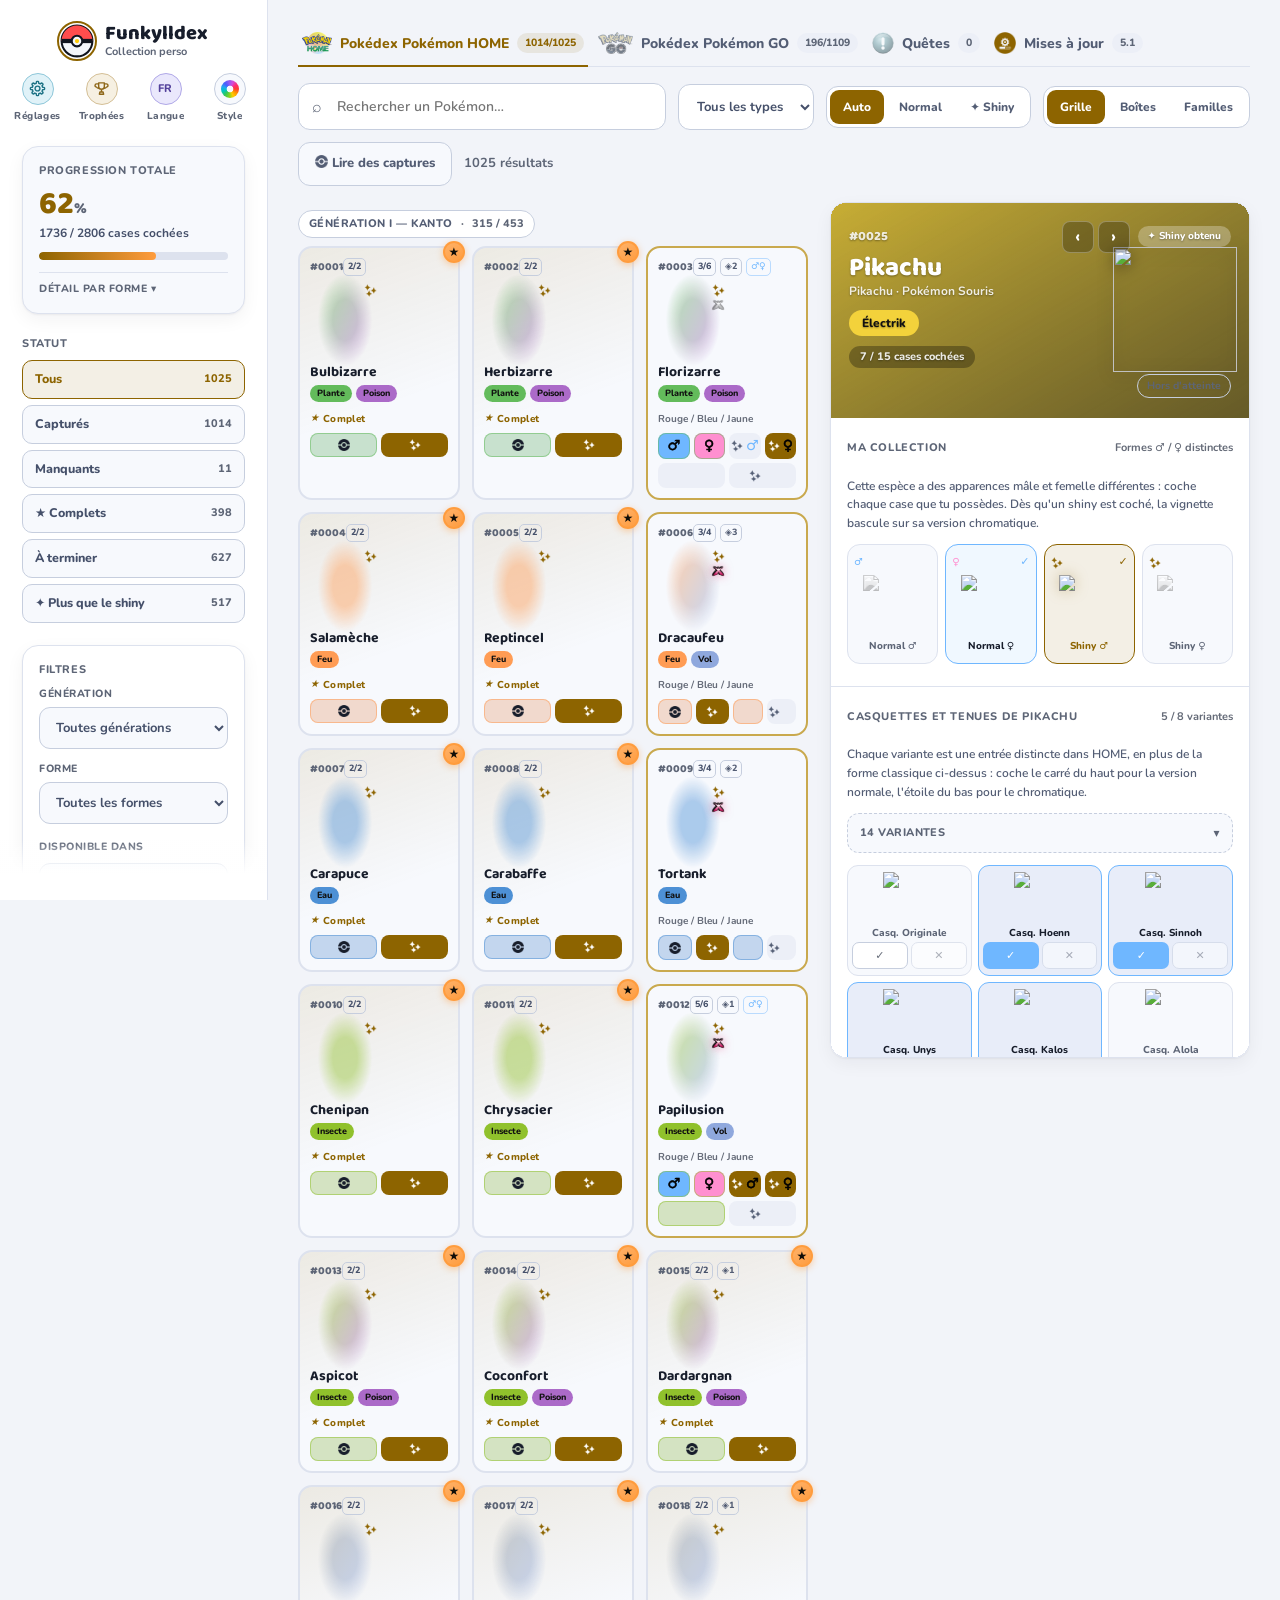
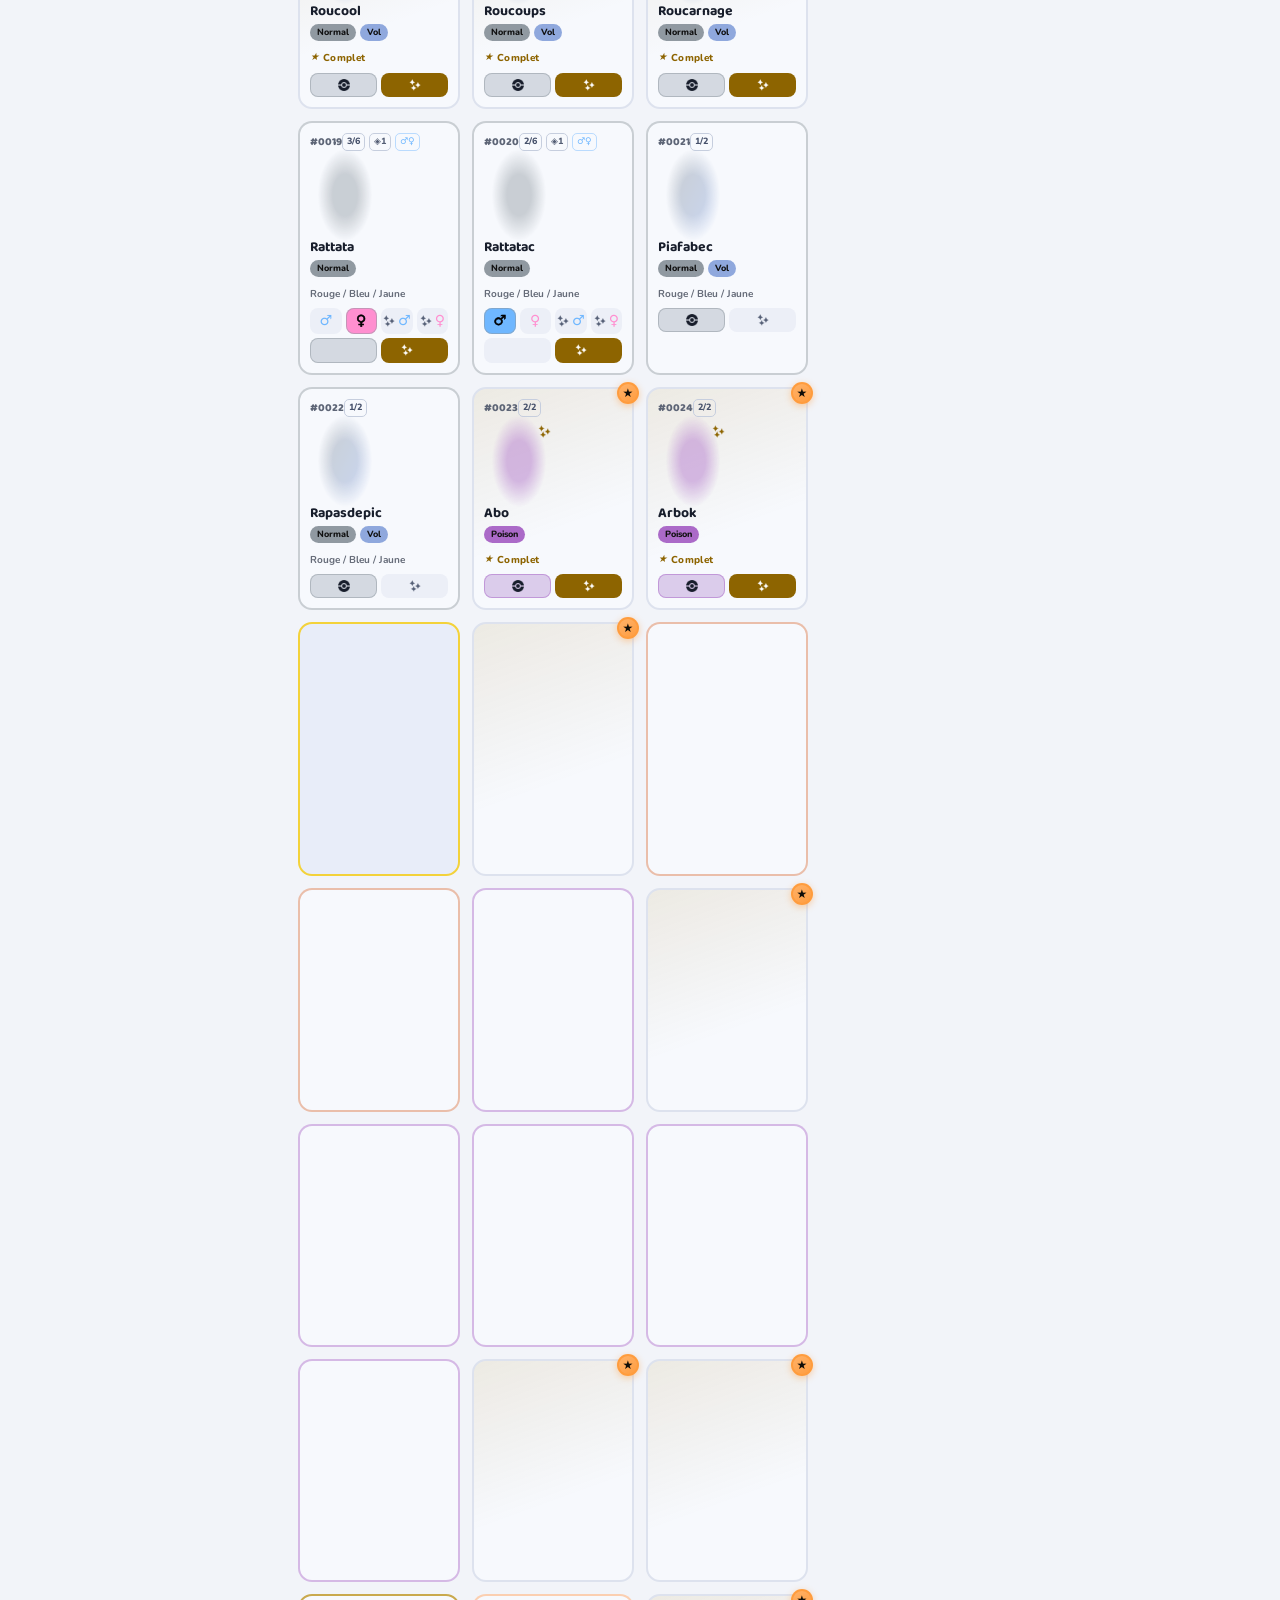
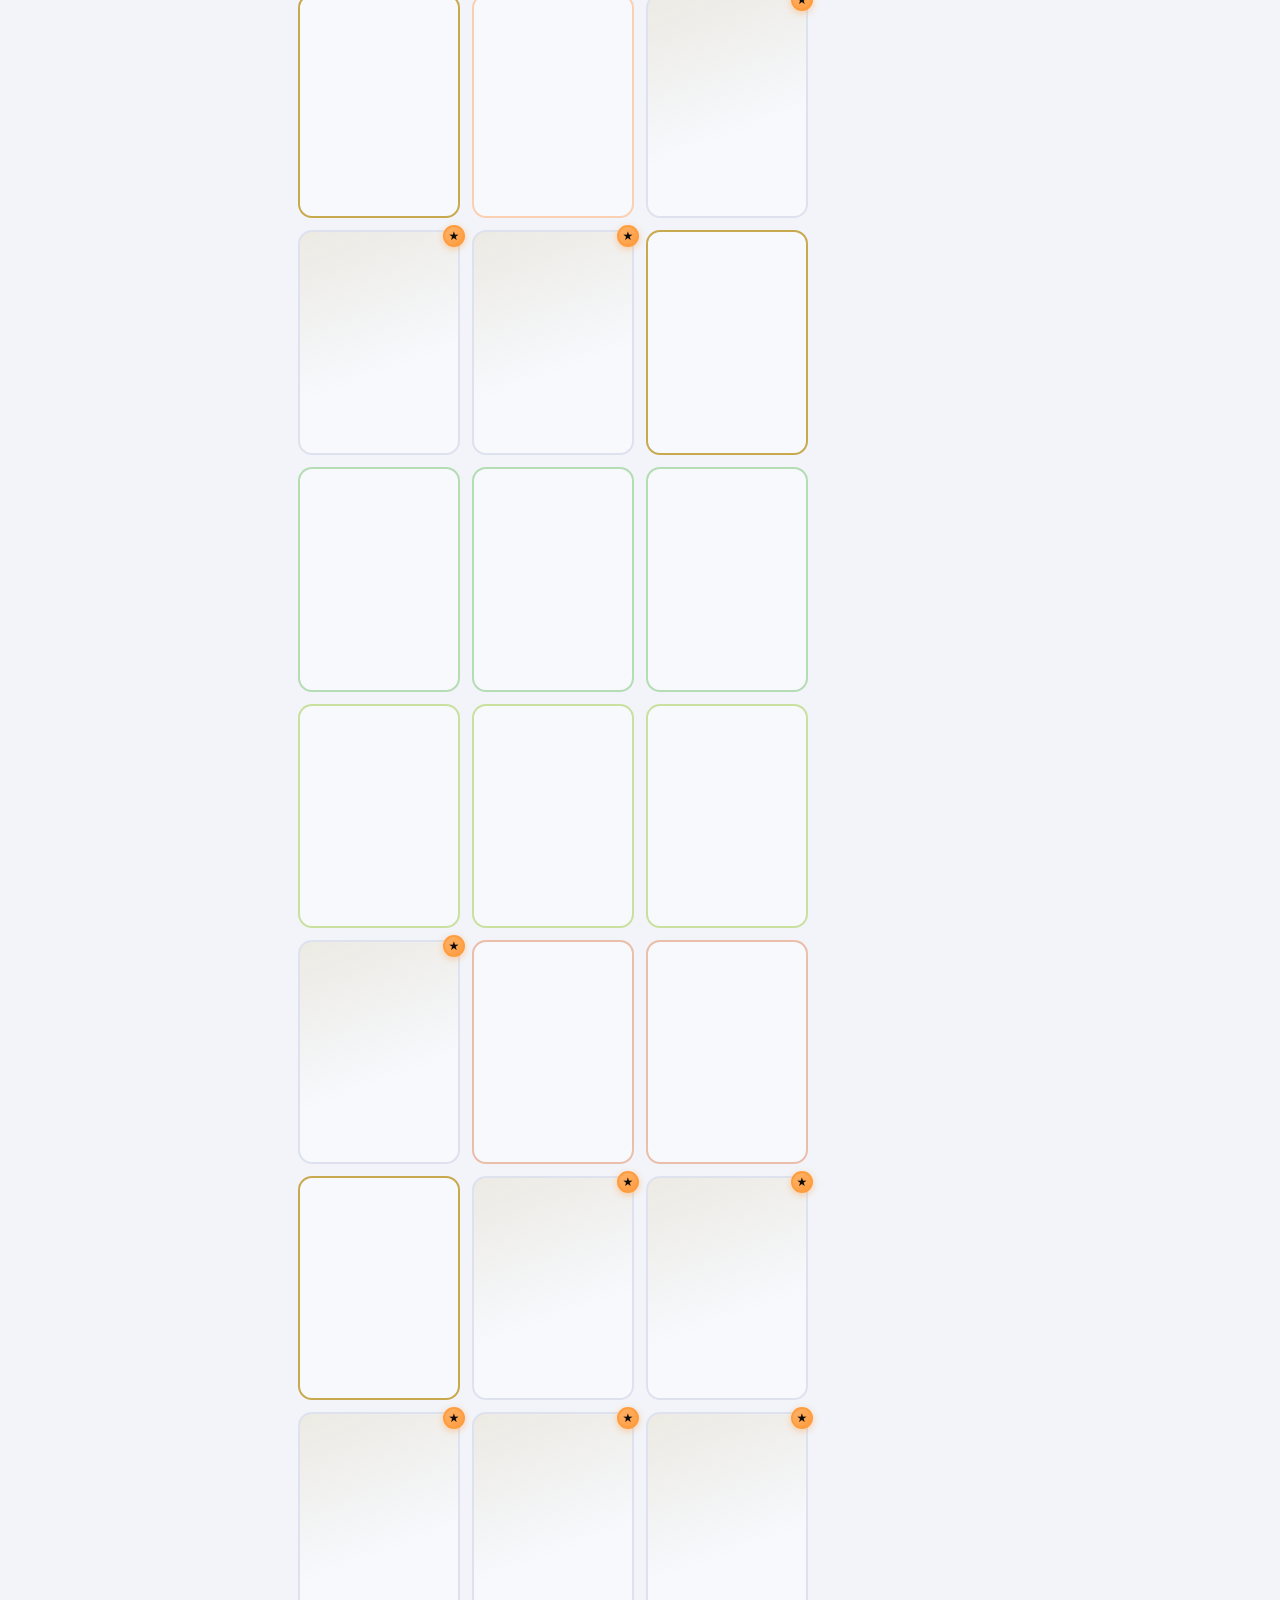
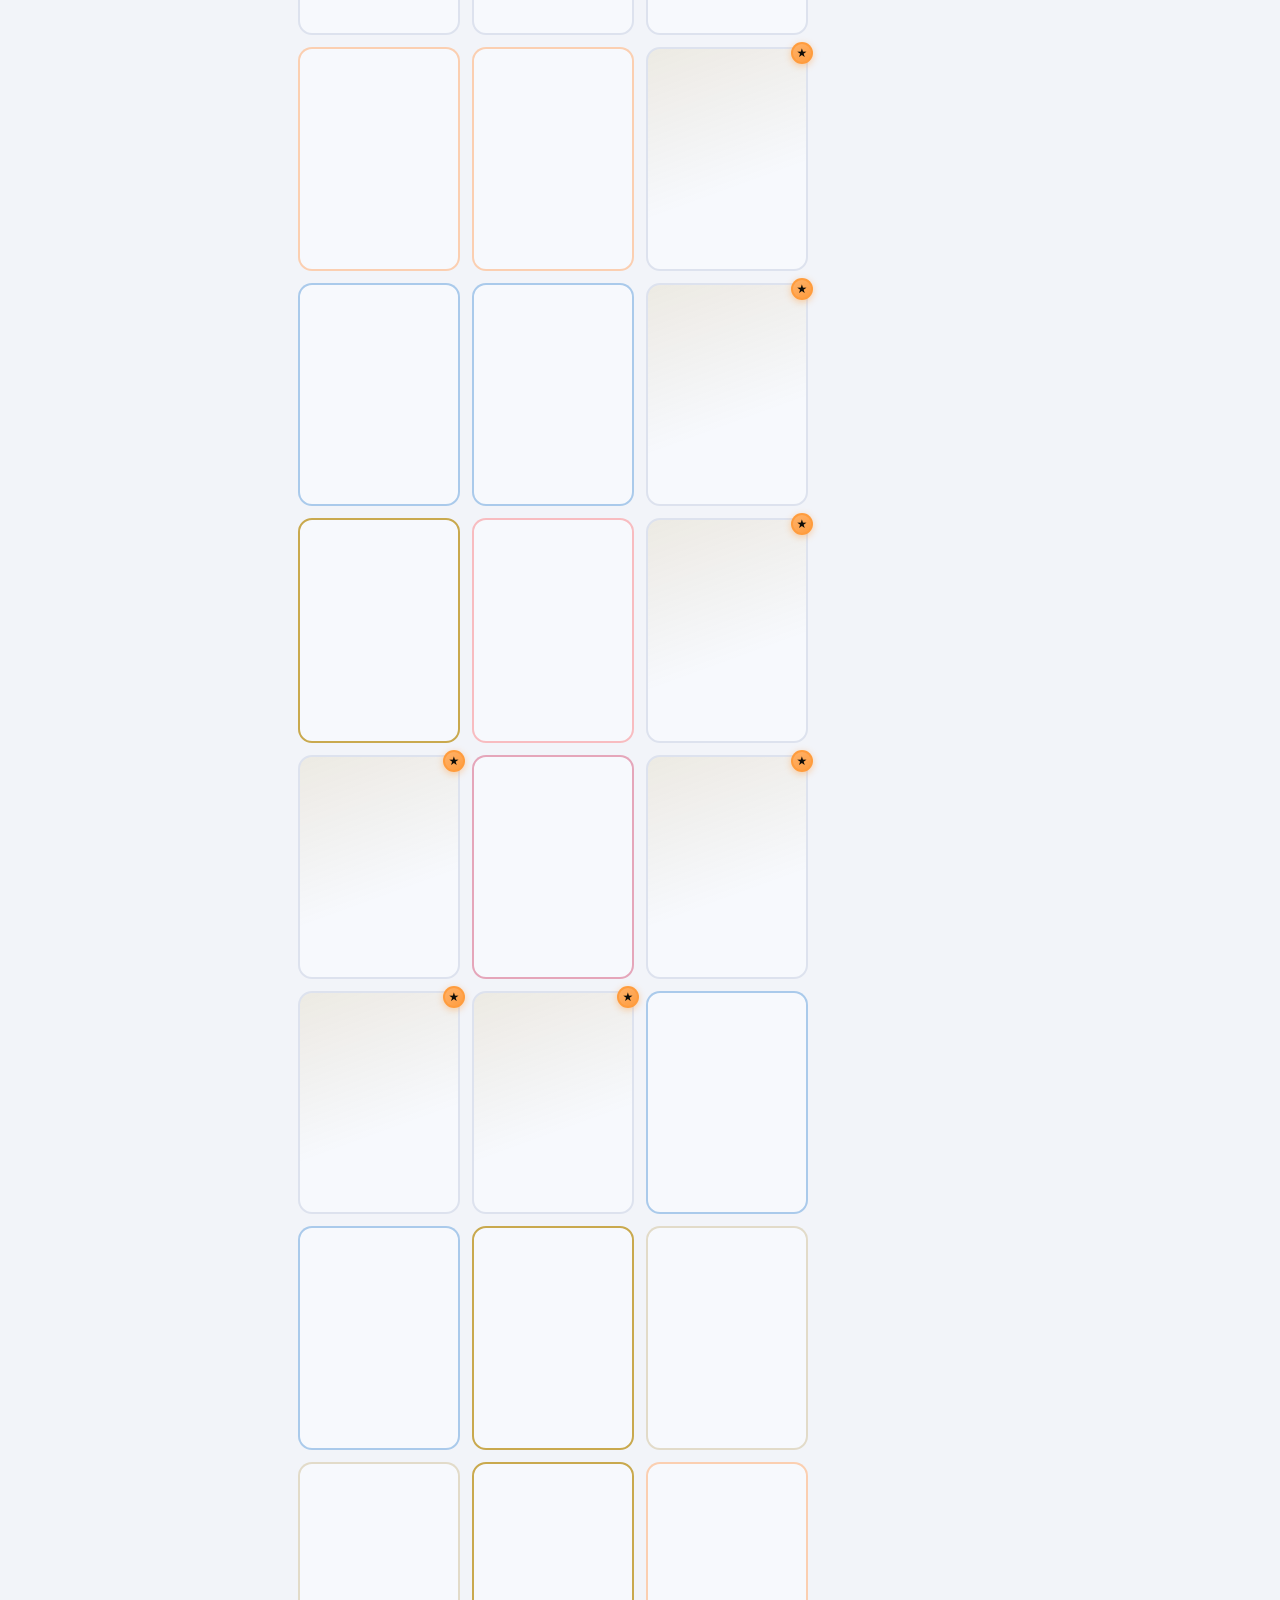
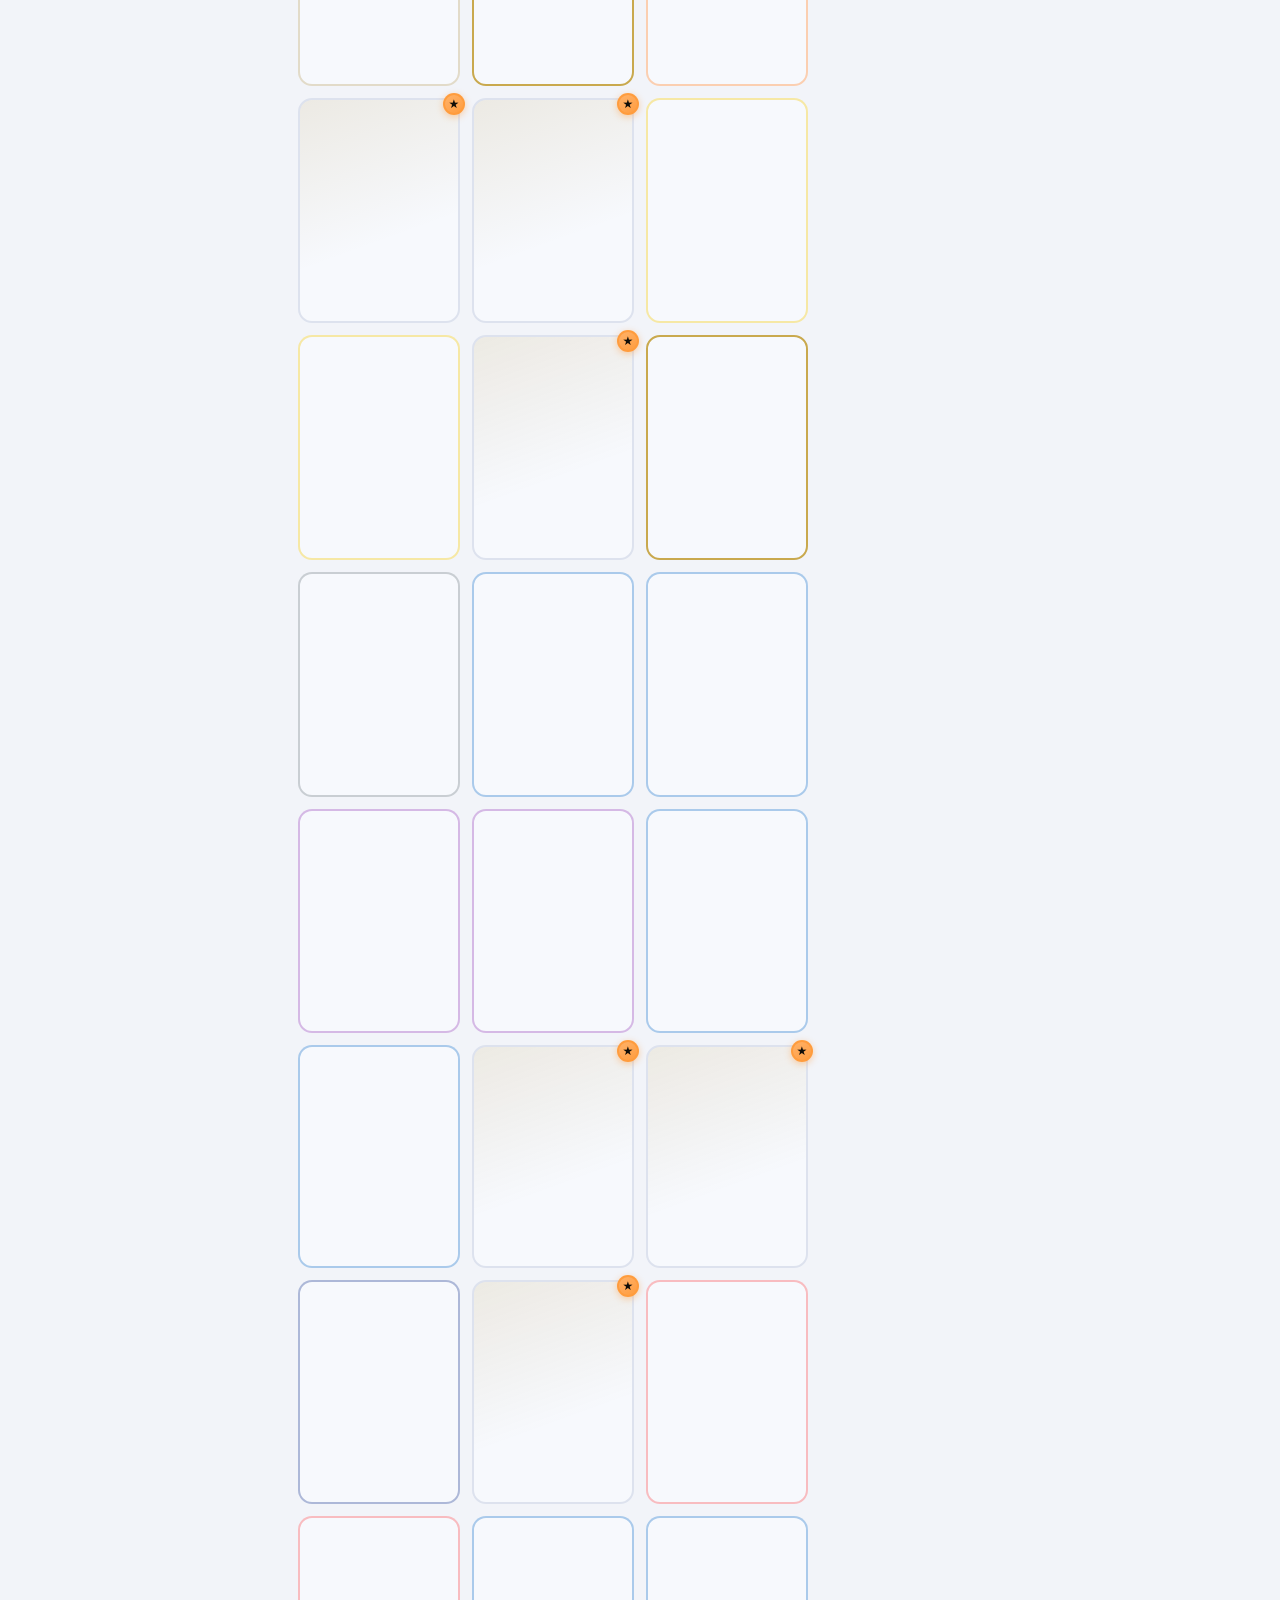
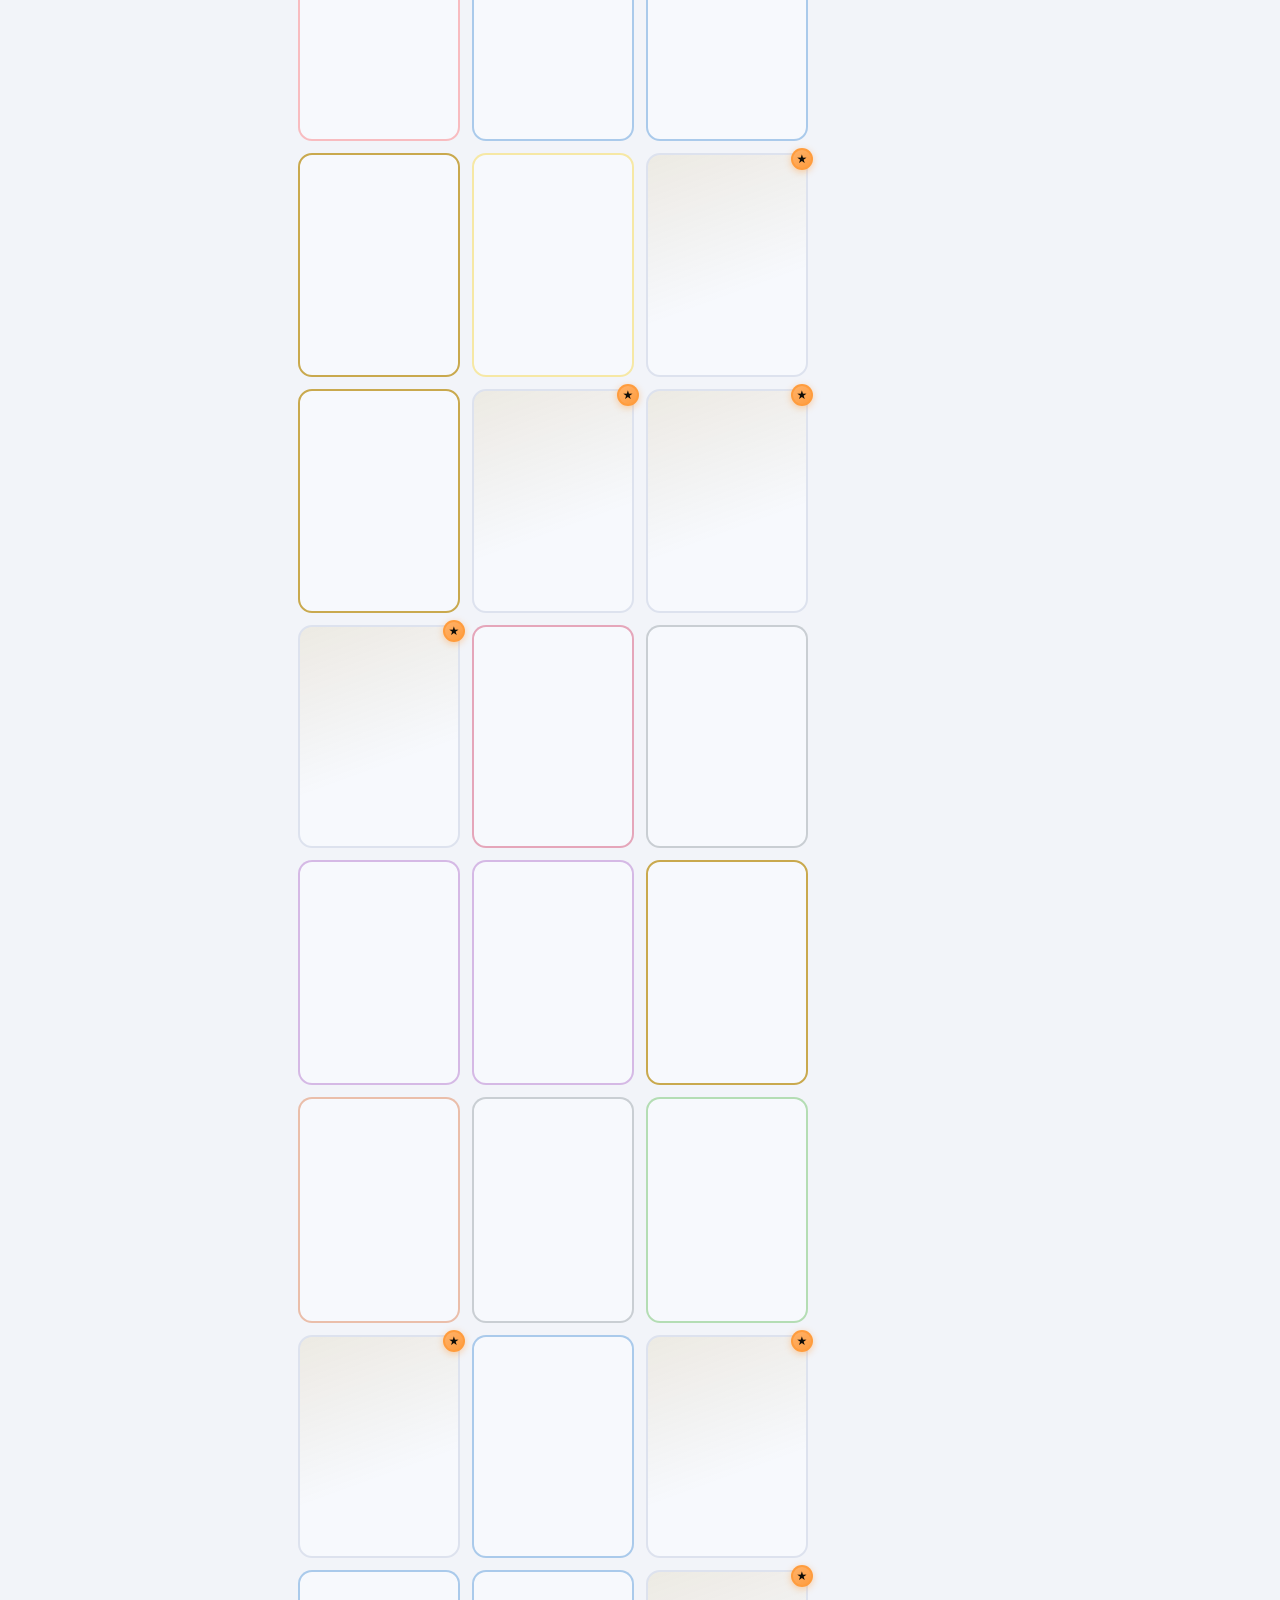
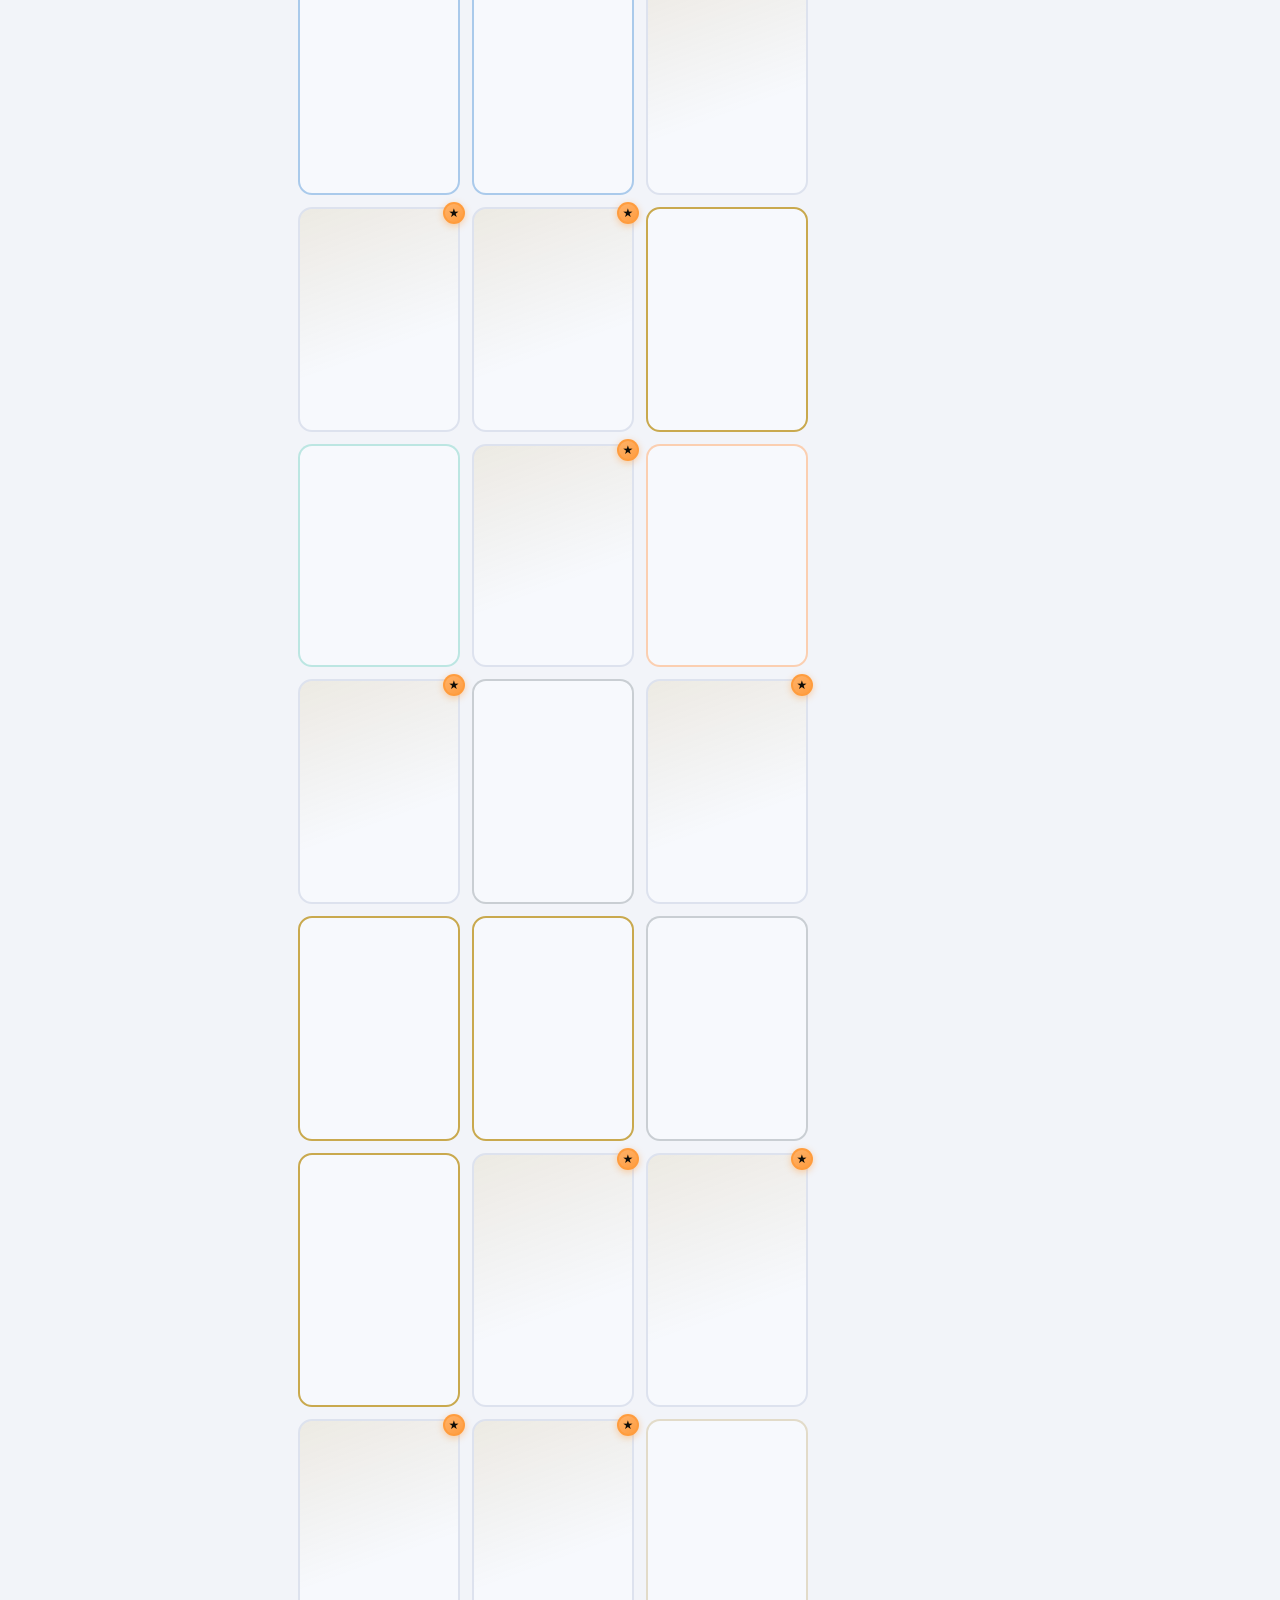
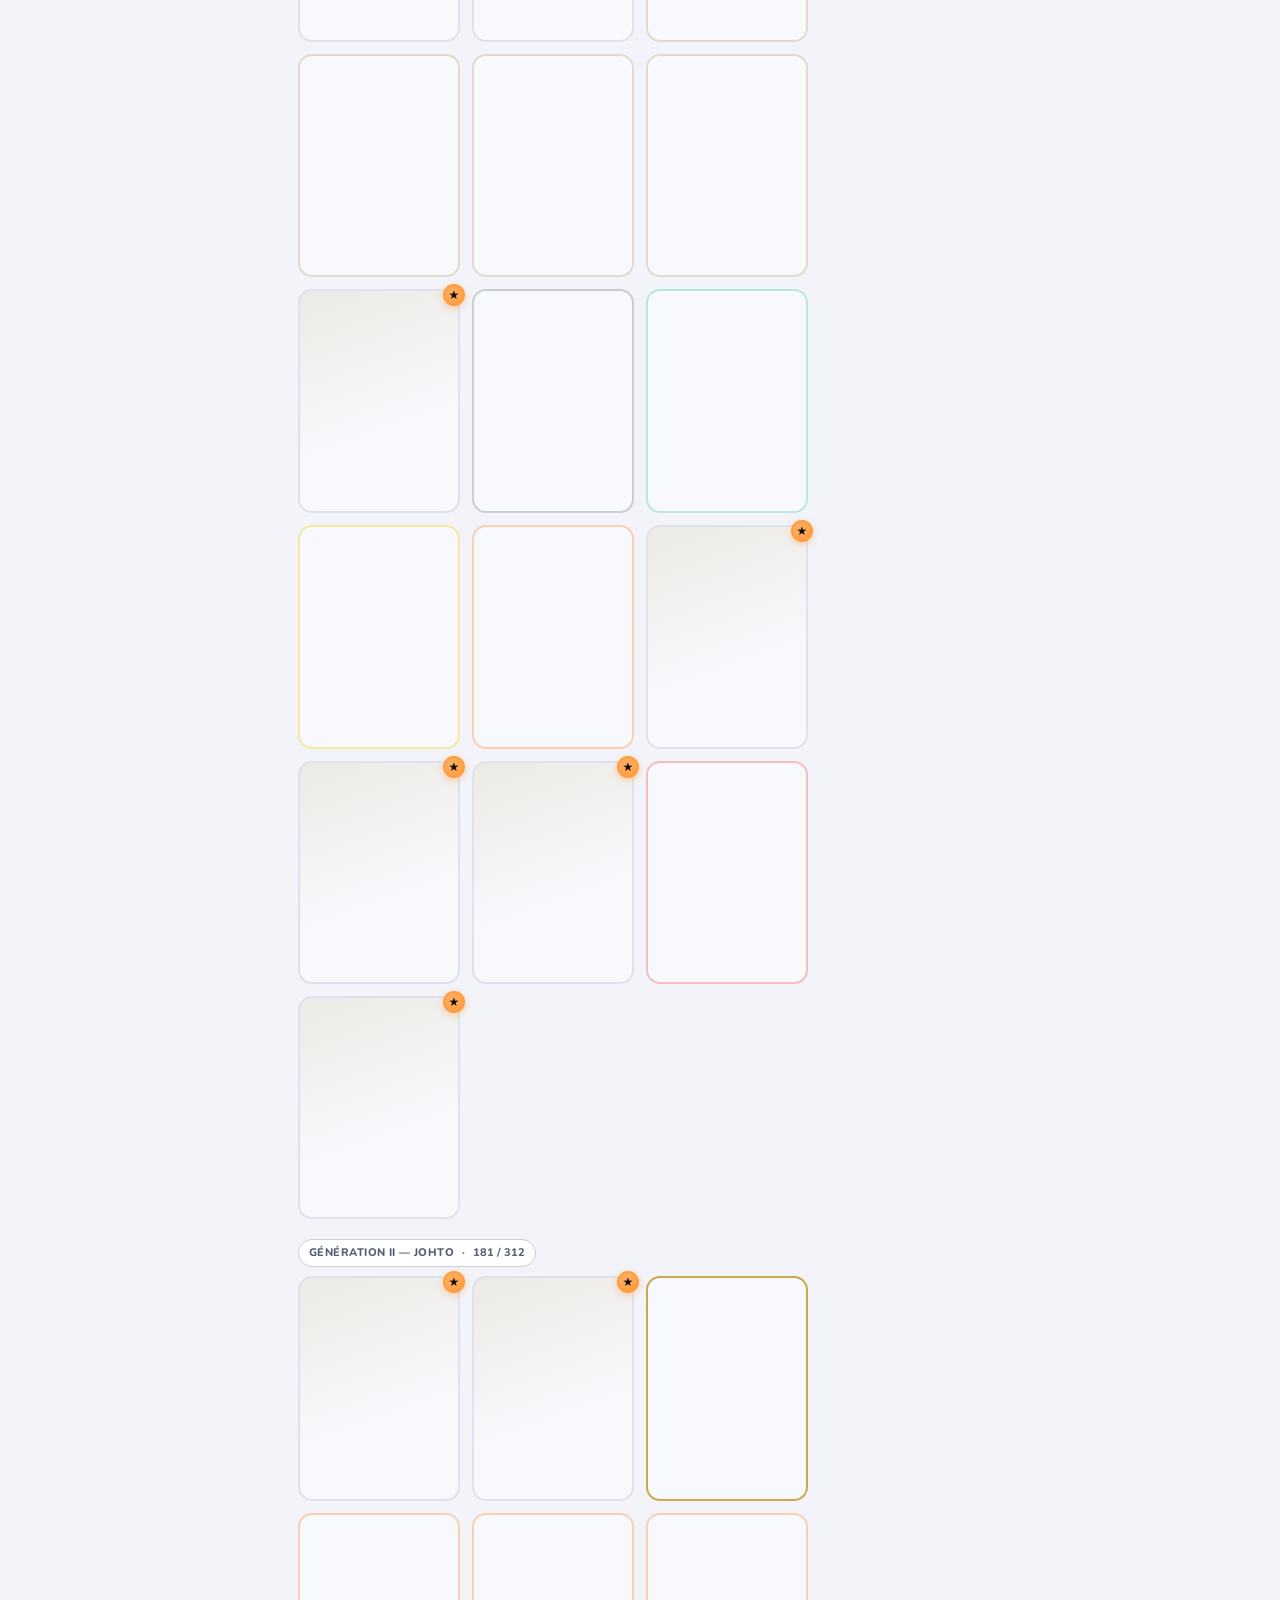
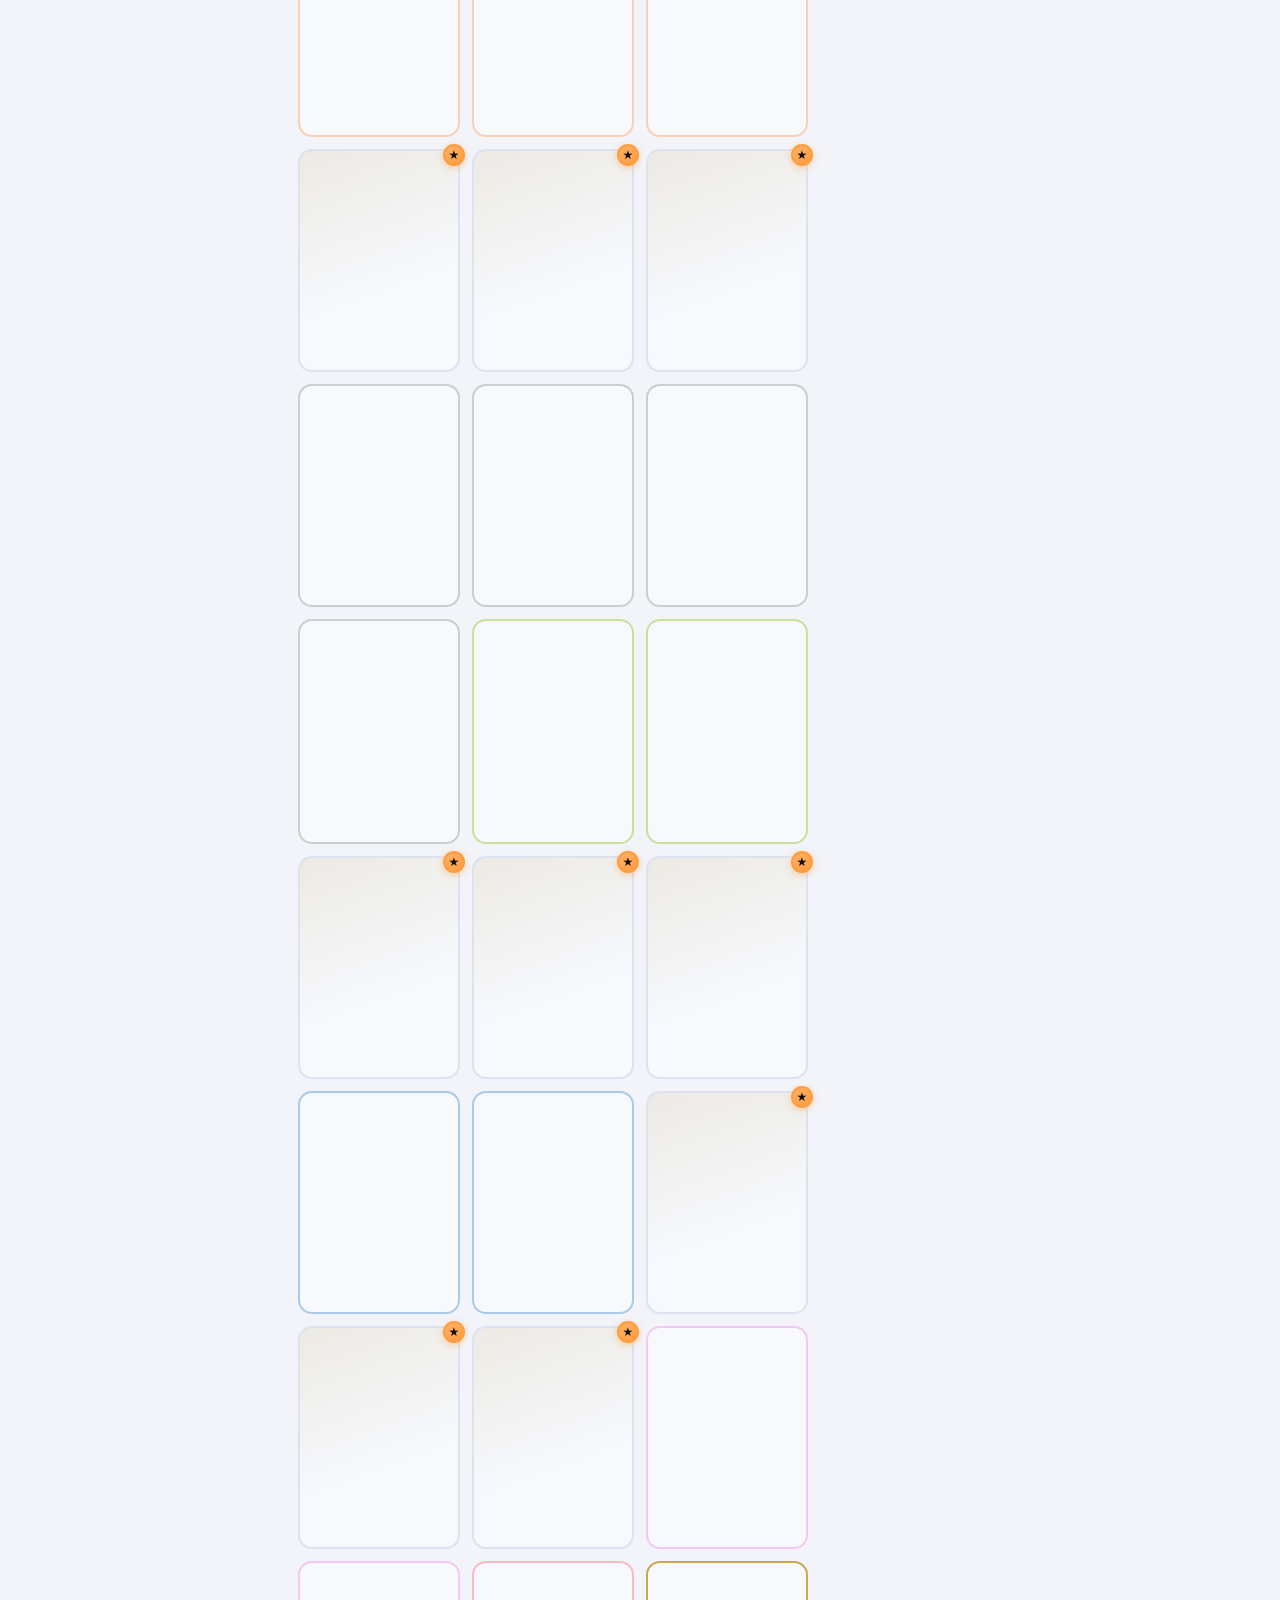
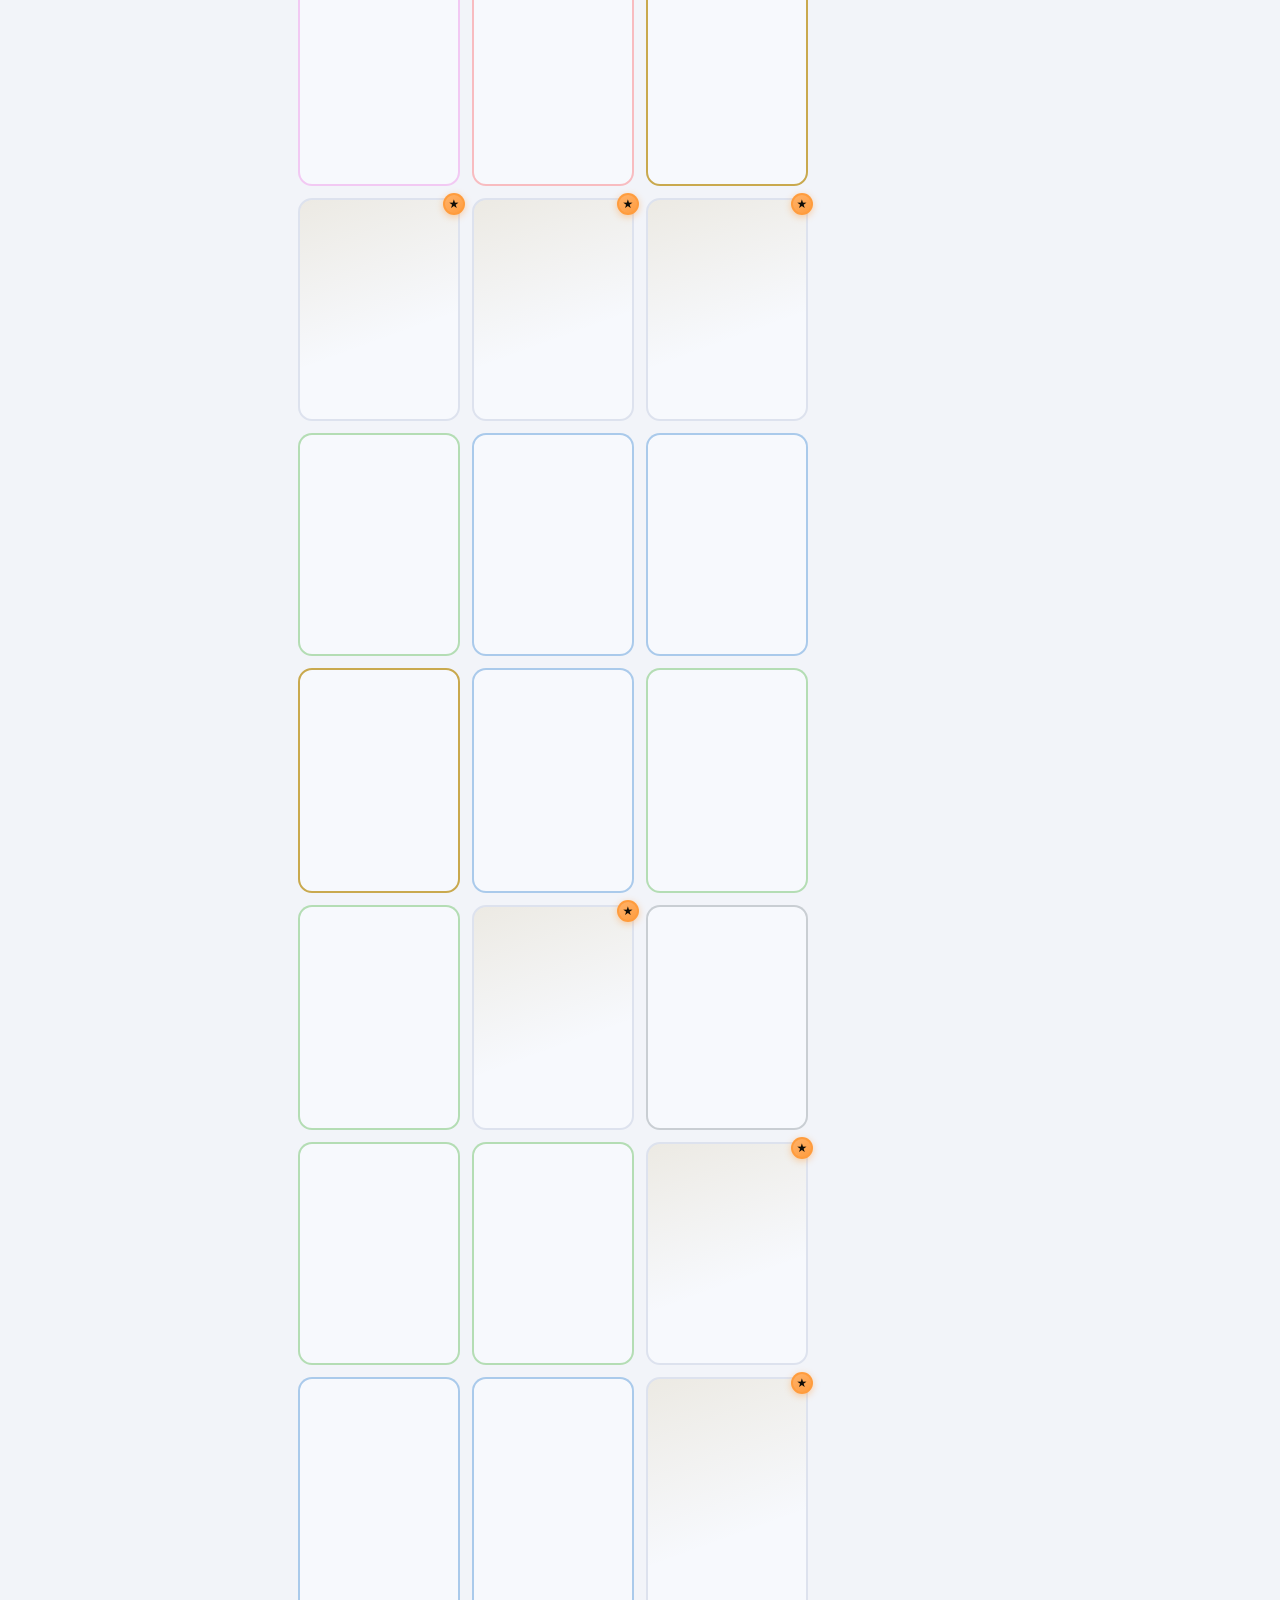
==== commit d07d375a: "Les casquettes de Pikachu en relief, et GO range en boites Le drapeau spriteSet ne se posait que sur" ====
--- a/index.html
+++ b/index.html
@@ -499,10 +499,18 @@
                 title="Cocher des cases à partir de captures d'écran de Pokémon HOME filtrées sur GO">
           <span class="toolbar__lire-ico" aria-hidden="true"></span> Lire des captures
         </button>
+        <!-- Les trois memes dispositions que dans le Pokedex HOME, et pour la
+             meme raison : la grille repond a « ou est Machin », les boites
+             repondent a « ou sont mes trous ». Le Pokedex GO se remplit de la
+             meme facon, il merite le meme outil. -->
+        <div class="segmented" id="go-mode-toggle" role="group" aria-label="Disposition"></div>
         <p class="toolbar__count" id="go-count" aria-live="polite"></p>
       </div>
 
       <div id="go-grid" class="grid grid--go" role="list"></div>
+      <!-- Les boites du Pokedex GO. Elles remplacent la grille comme celles de
+           HOME remplacent la sienne : jamais les deux a la fois. -->
+      <div id="go-livingdex" class="livingdex" hidden></div>
       <div id="go-empty" class="empty" hidden>
         <span class="empty__ball" aria-hidden="true"></span>
         <p class="empty__title">Aucun Pokémon ne correspond</p>
--- a/assets/css/components.css
+++ b/assets/css/components.css
@@ -2237,7 +2237,27 @@
      longueur du compteur. */
   .toolbar::after { content: ""; order: 3; flex-basis: 100%; height: 0; }
   .toolbar .select--inline { order: 4; flex: 1 1 auto; min-width: 0; }
+  /* LE SÉLECTEUR DE DISPOSITION PREND TOUTE LA LARGEUR.
+
+     Il la partageait avec le menu des types, et les trois libellés se
+     retrouvaient serrés dans le tiers de ligne qui restait — « Familles »
+     touchait ses deux bords. Ce sont pourtant trois boutons qu'on tape, pas un
+     réglage qu'on laisse tranquille : ils méritent la ligne entière.
+
+     `flex-basis: 100%` suffit à l'isoler, sans coupure explicite avant ni
+     après : aucun autre élément ne peut tenir à côté d'une base pleine
+     largeur, donc le menu reste au-dessus et « Lire des captures » passe
+     dessous, chacun sur sa ligne. */
   .toolbar .segmented { order: 5; flex: 0 0 auto; }
+  /* Les deux SÉLECTEURS DE DISPOSITION seulement, et pas `.toolbar .segmented`
+     en bloc : celui-ci attraperait aussi « Auto / Normal / ✦ Shiny », qui
+     partage très bien sa ligne avec le menu des types et n'a rien demandé. */
+  .toolbar #mode-toggle,
+  .toolbar #go-mode-toggle { flex: 1 0 100%; }
+  /* Trois tiers égaux, et non trois largeurs de mot : un bouton dont la taille
+     dépend de son libellé fait sauter la cible d'une langue à l'autre. */
+  .toolbar #mode-toggle button,
+  .toolbar #go-mode-toggle button { flex: 1 1 0; min-width: 0; }
   /* La recherche perd un peu de rembourrage : elle partage sa ligne. */
   /* Meme raison que `.sync__input` : sous 16 px, iOS zoome et ne revient pas. */
   .search__input { padding: 11px 12px 11px 34px; font-size: 16px; }
@@ -6406,6 +6426,30 @@
    bord, il paraissait tombe la ; rentre et pose sur un rond, il se lit comme
    une marque volontaire — et il reste lisible sur un sprite clair, ce que le
    glyphe nu ne faisait pas. */
+/* La pastille de sexe est la jumelle du ✦, a gauche : meme taille, meme fond,
+   meme retrait. Deux marques de geometrie differente sur une case de 83 px
+   auraient fait deux bruits au lieu d une paire.
+
+   Les couleurs sont LUES depuis `--pair` et `--female` — celles des boutons de
+   la fiche. Ce sont des reperes appris, pas une decoration : les redefinir ici
+   aurait cree un second bleu et un second rose a tenir d accord avec les
+   premiers. */
+.ldx__sexe {
+  position: absolute;
+  top: 4px;
+  left: 4px;
+  display: grid;
+  place-items: center;
+  width: 13px;
+  height: 13px;
+  border-radius: 50%;
+  background: color-mix(in srgb, var(--bg-inset) 82%, transparent);
+  font-size: 9px;
+  line-height: 1;
+  color: var(--pair);
+}
+.ldx__sexe--f { color: var(--female); }
+
 .ldx__marque {
   position: absolute;
   top: 4px;
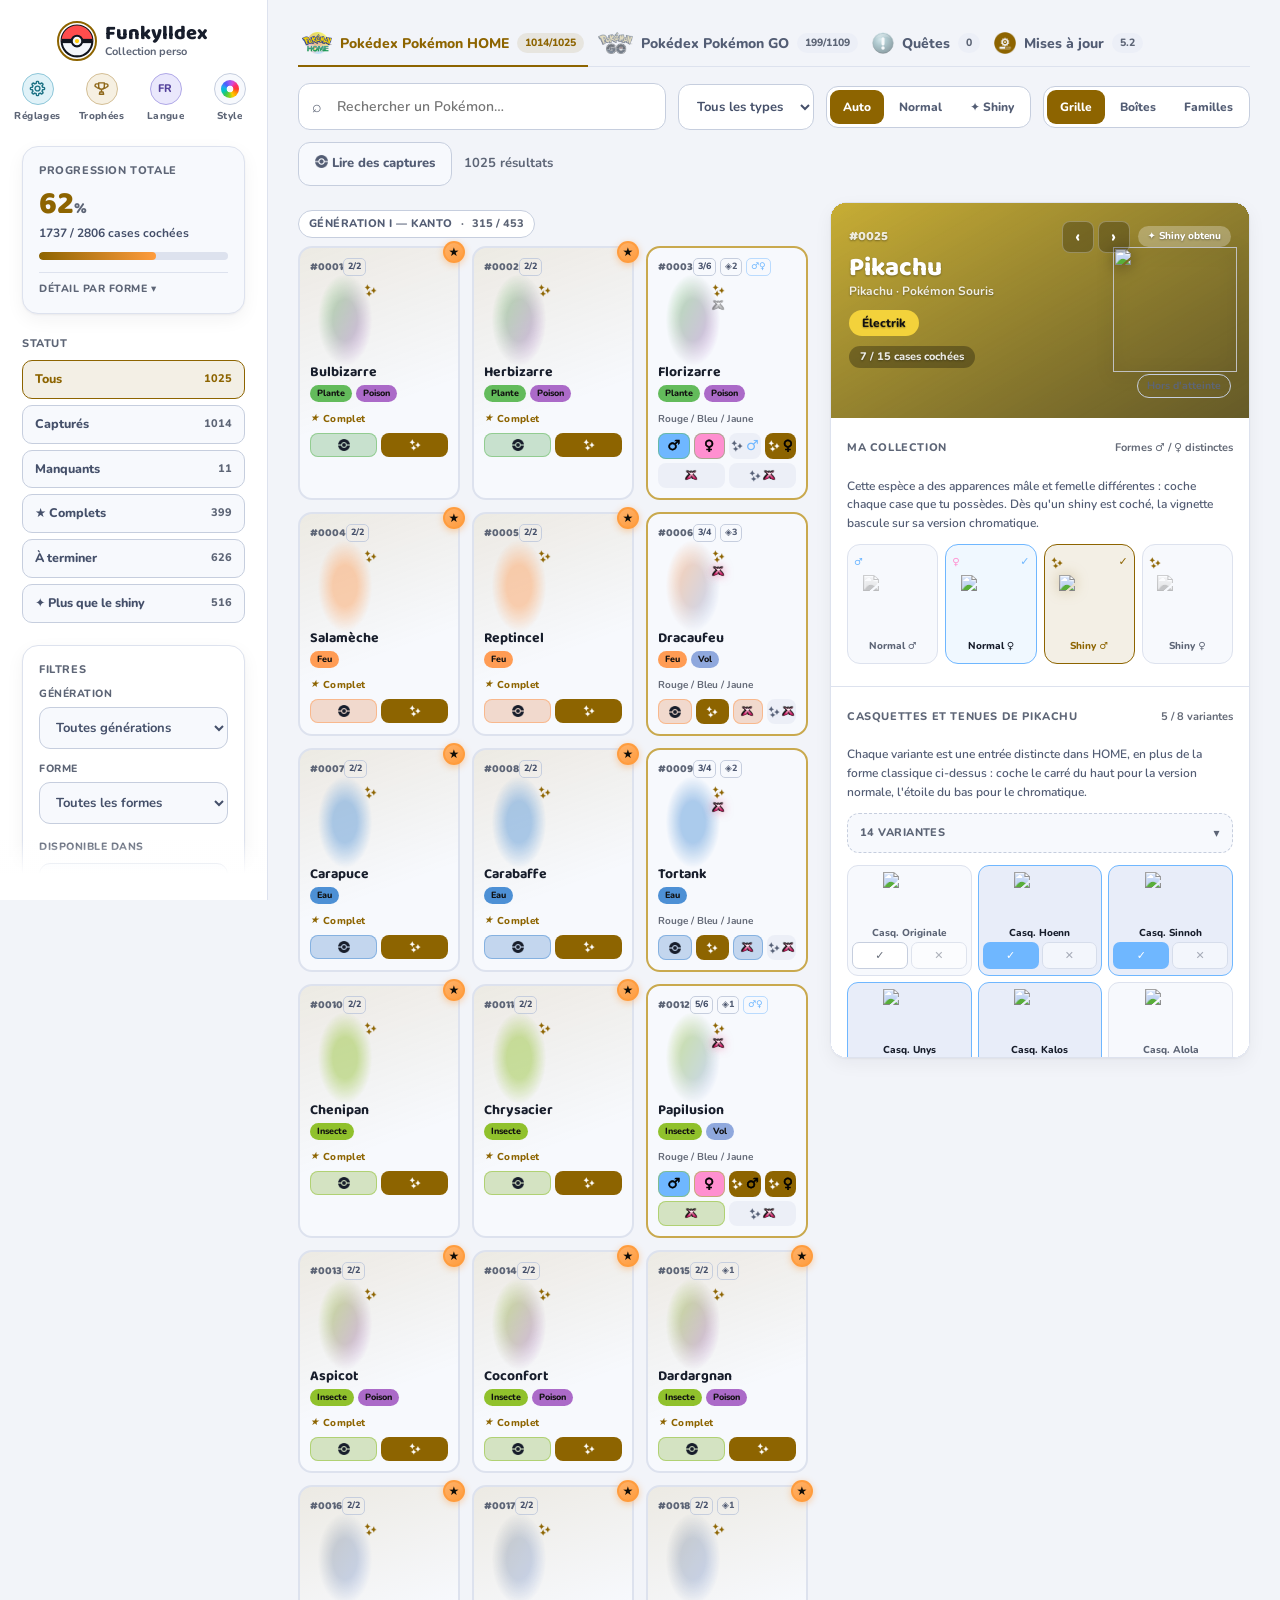
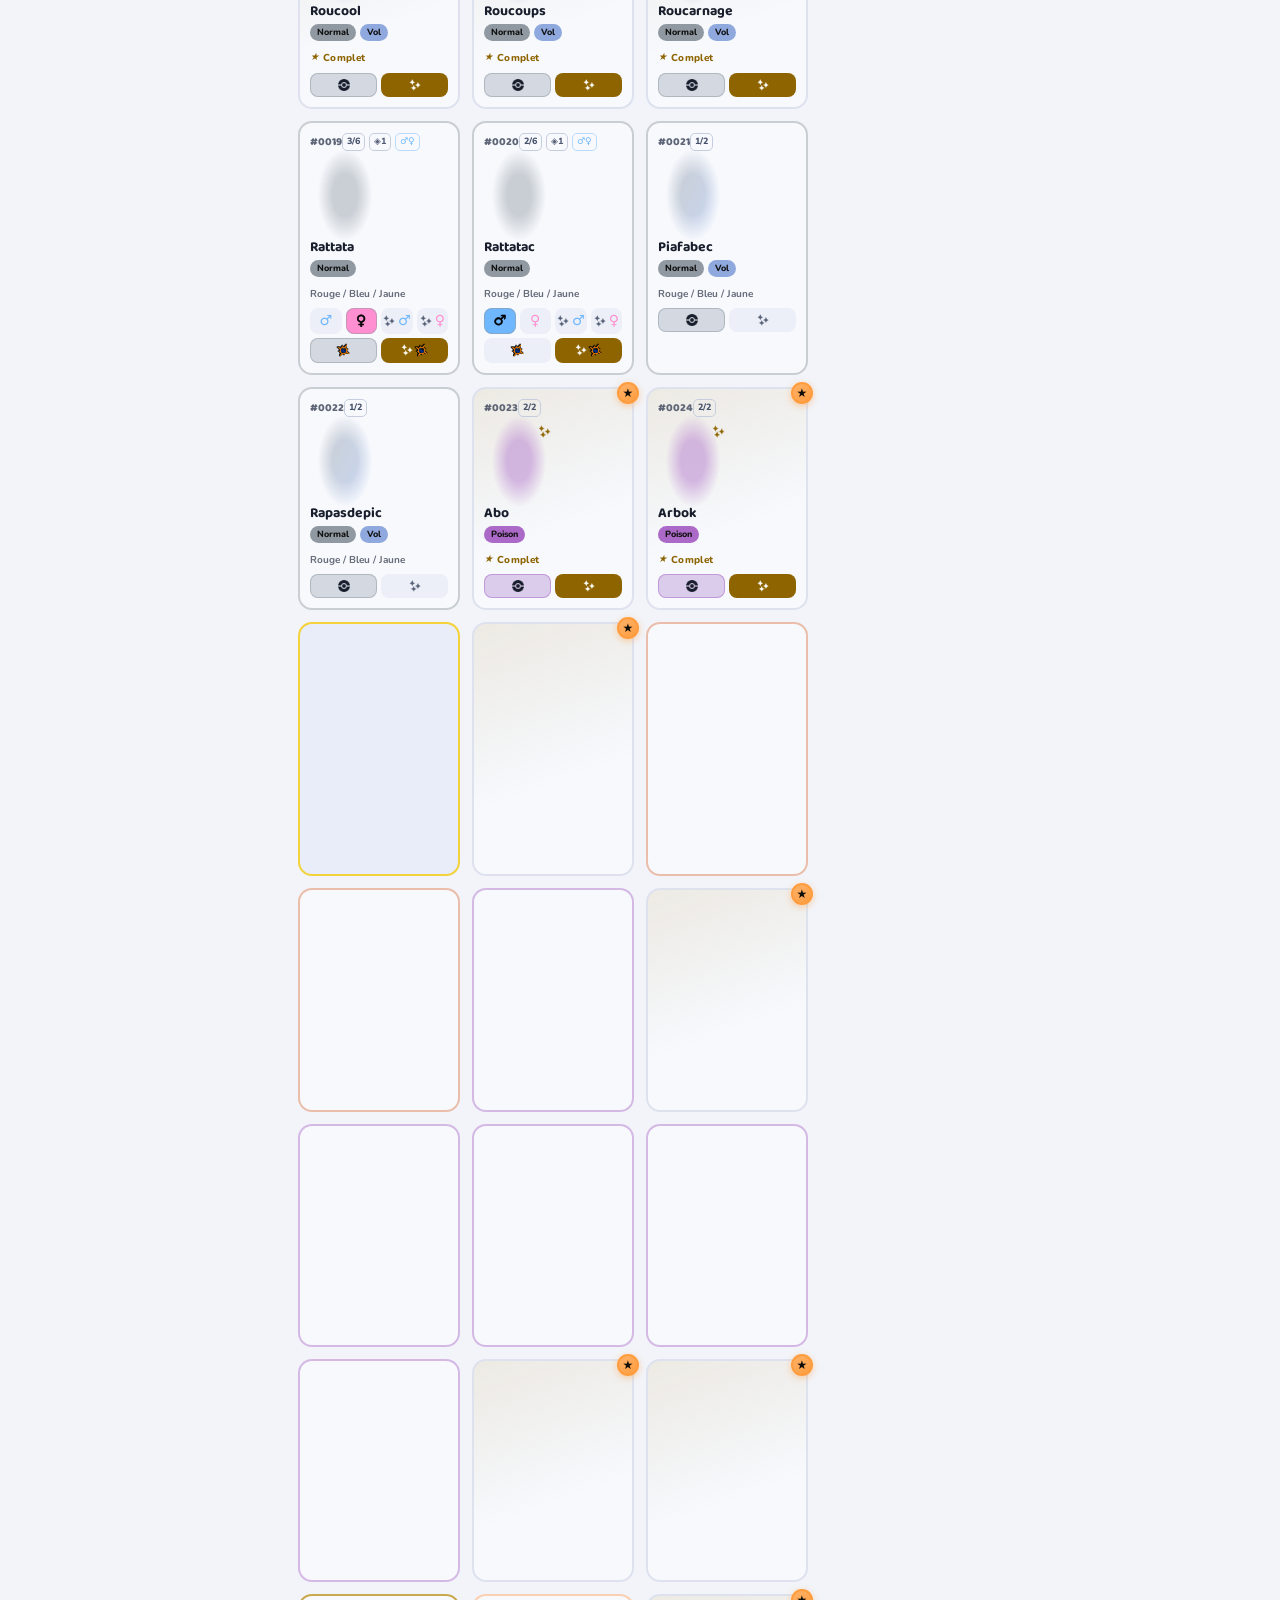
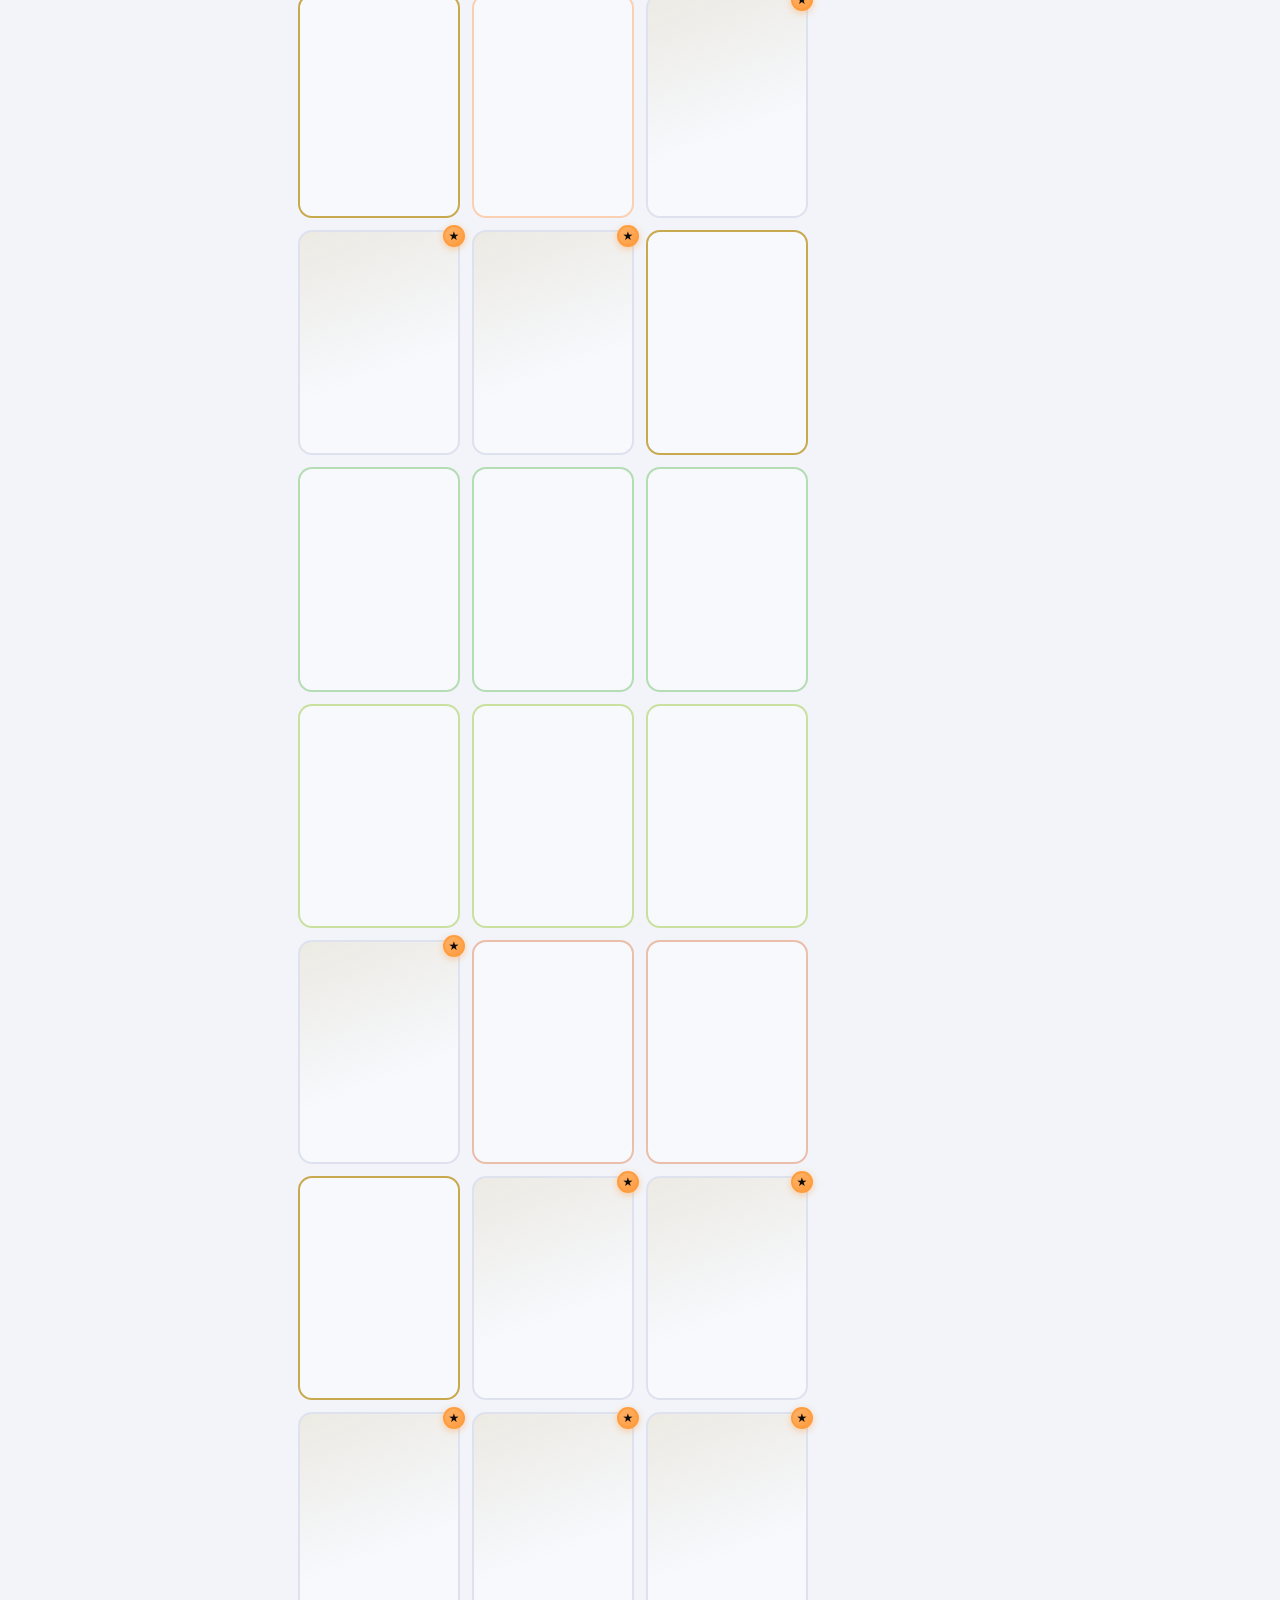
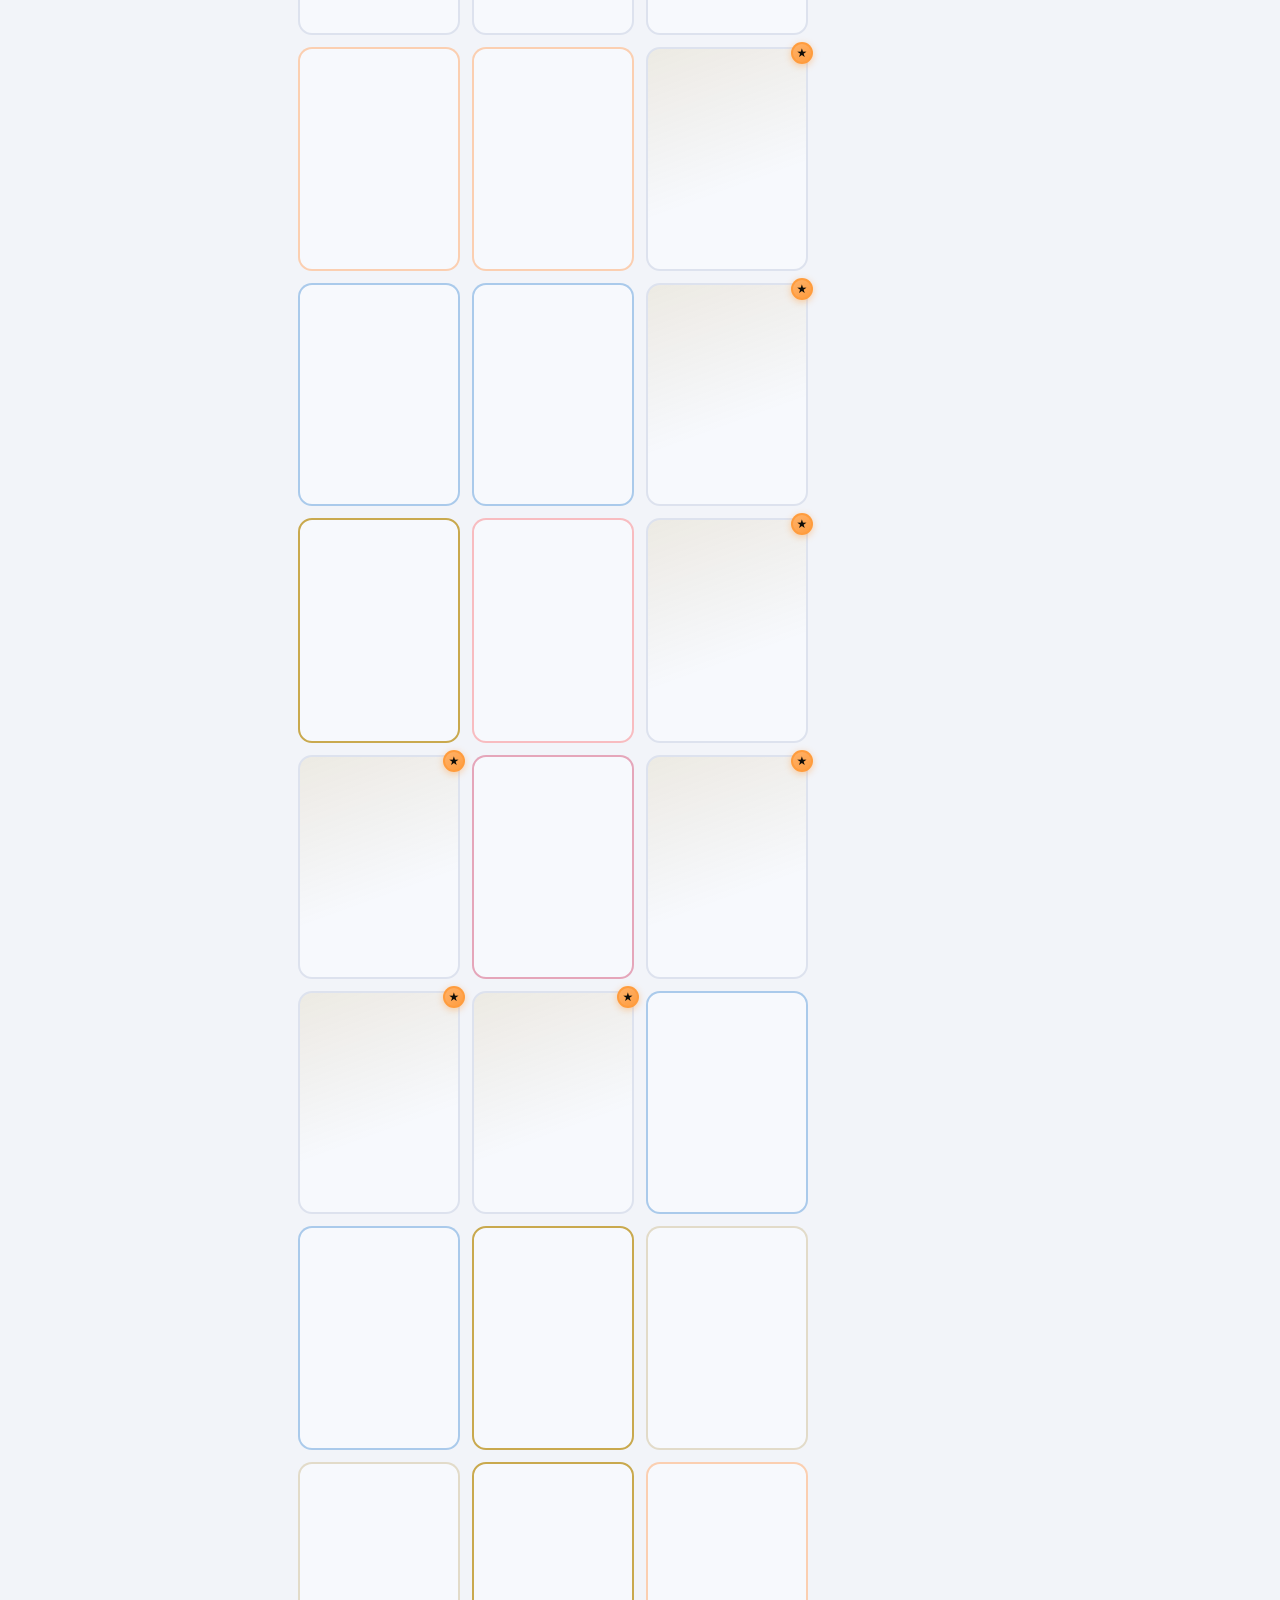
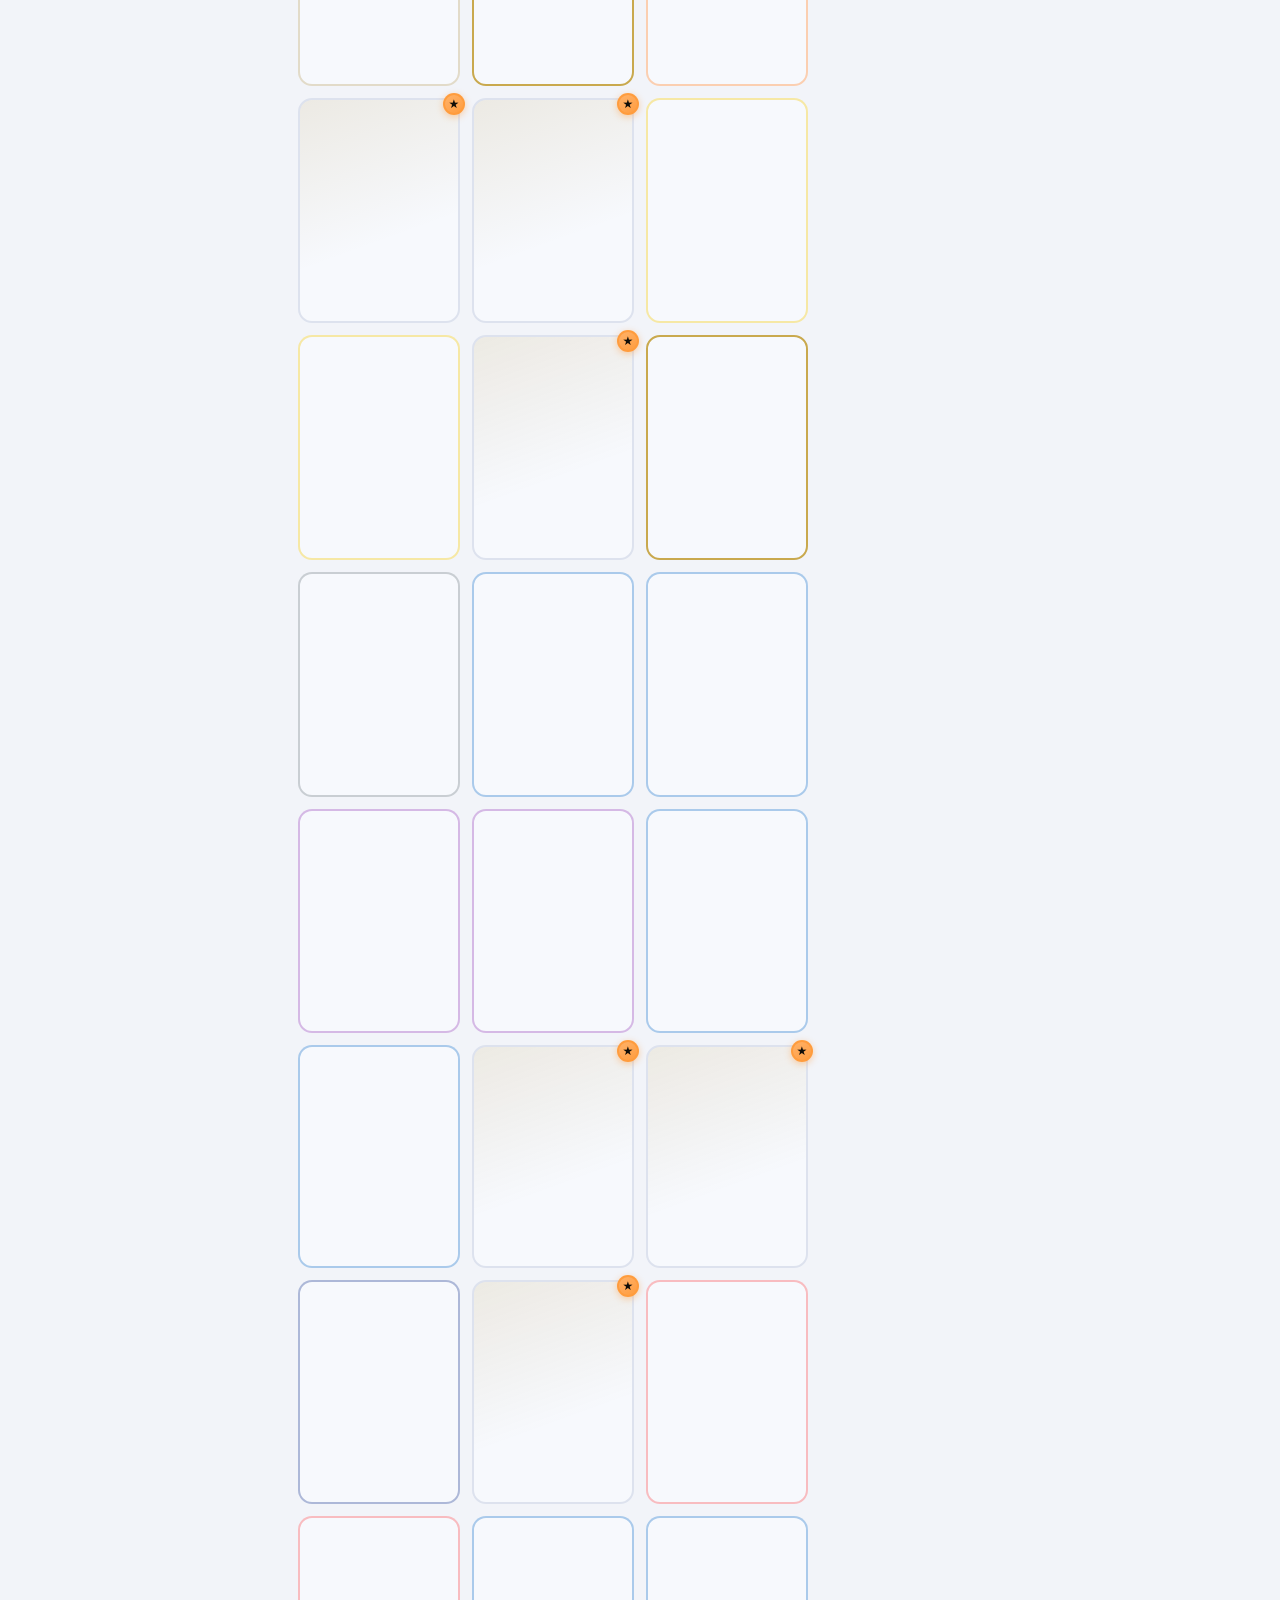
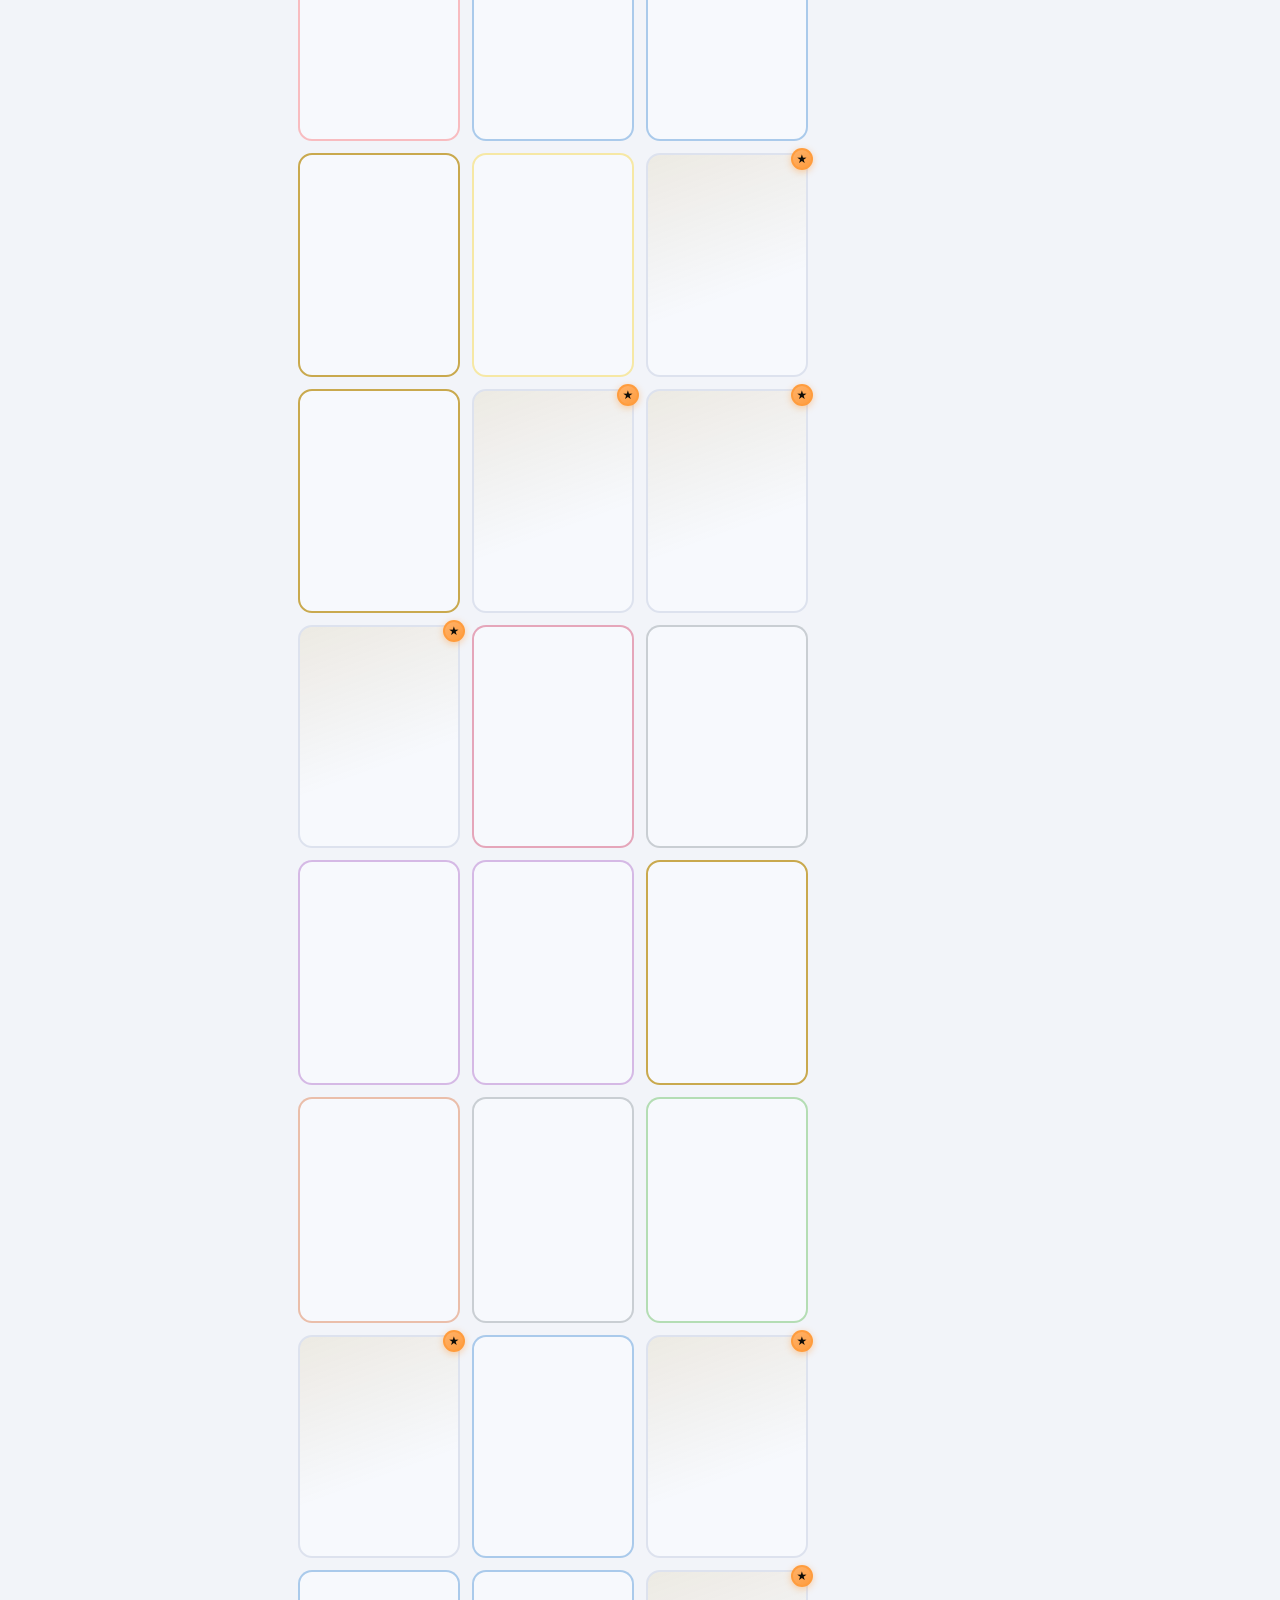
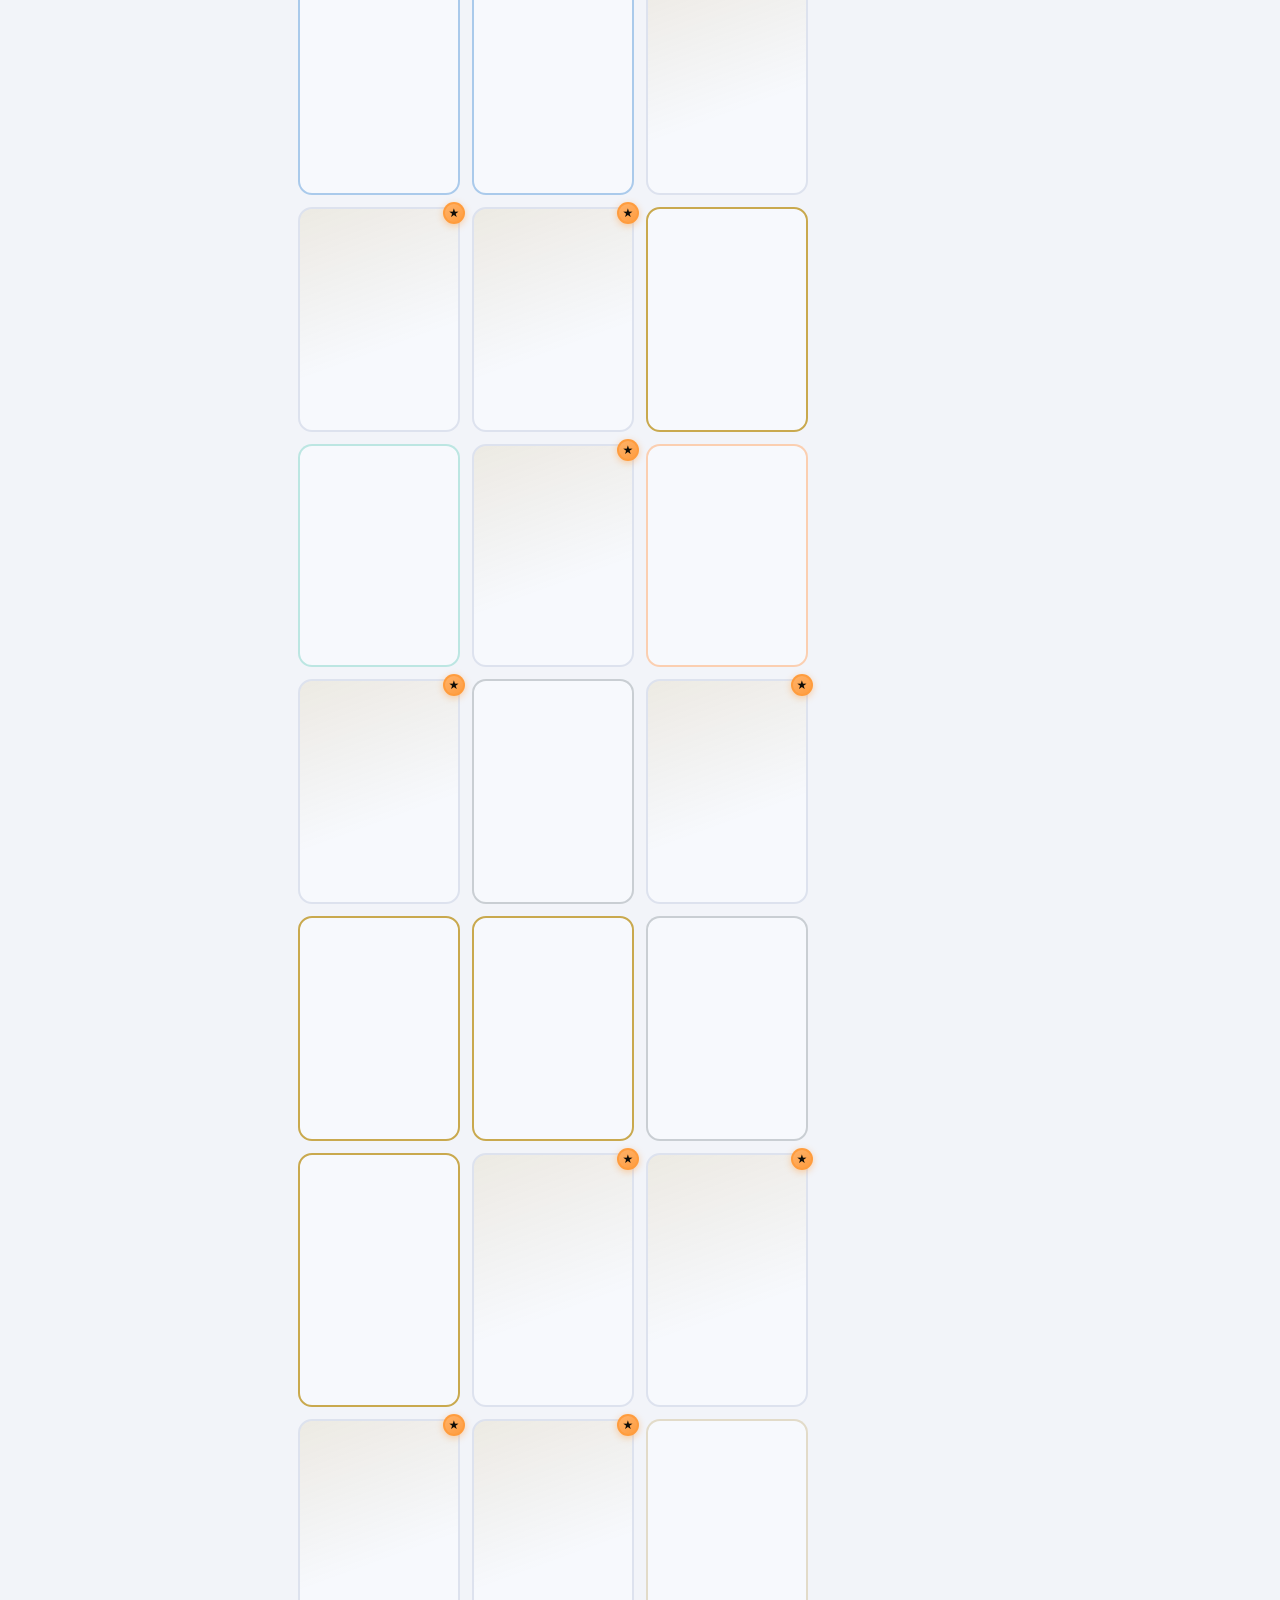
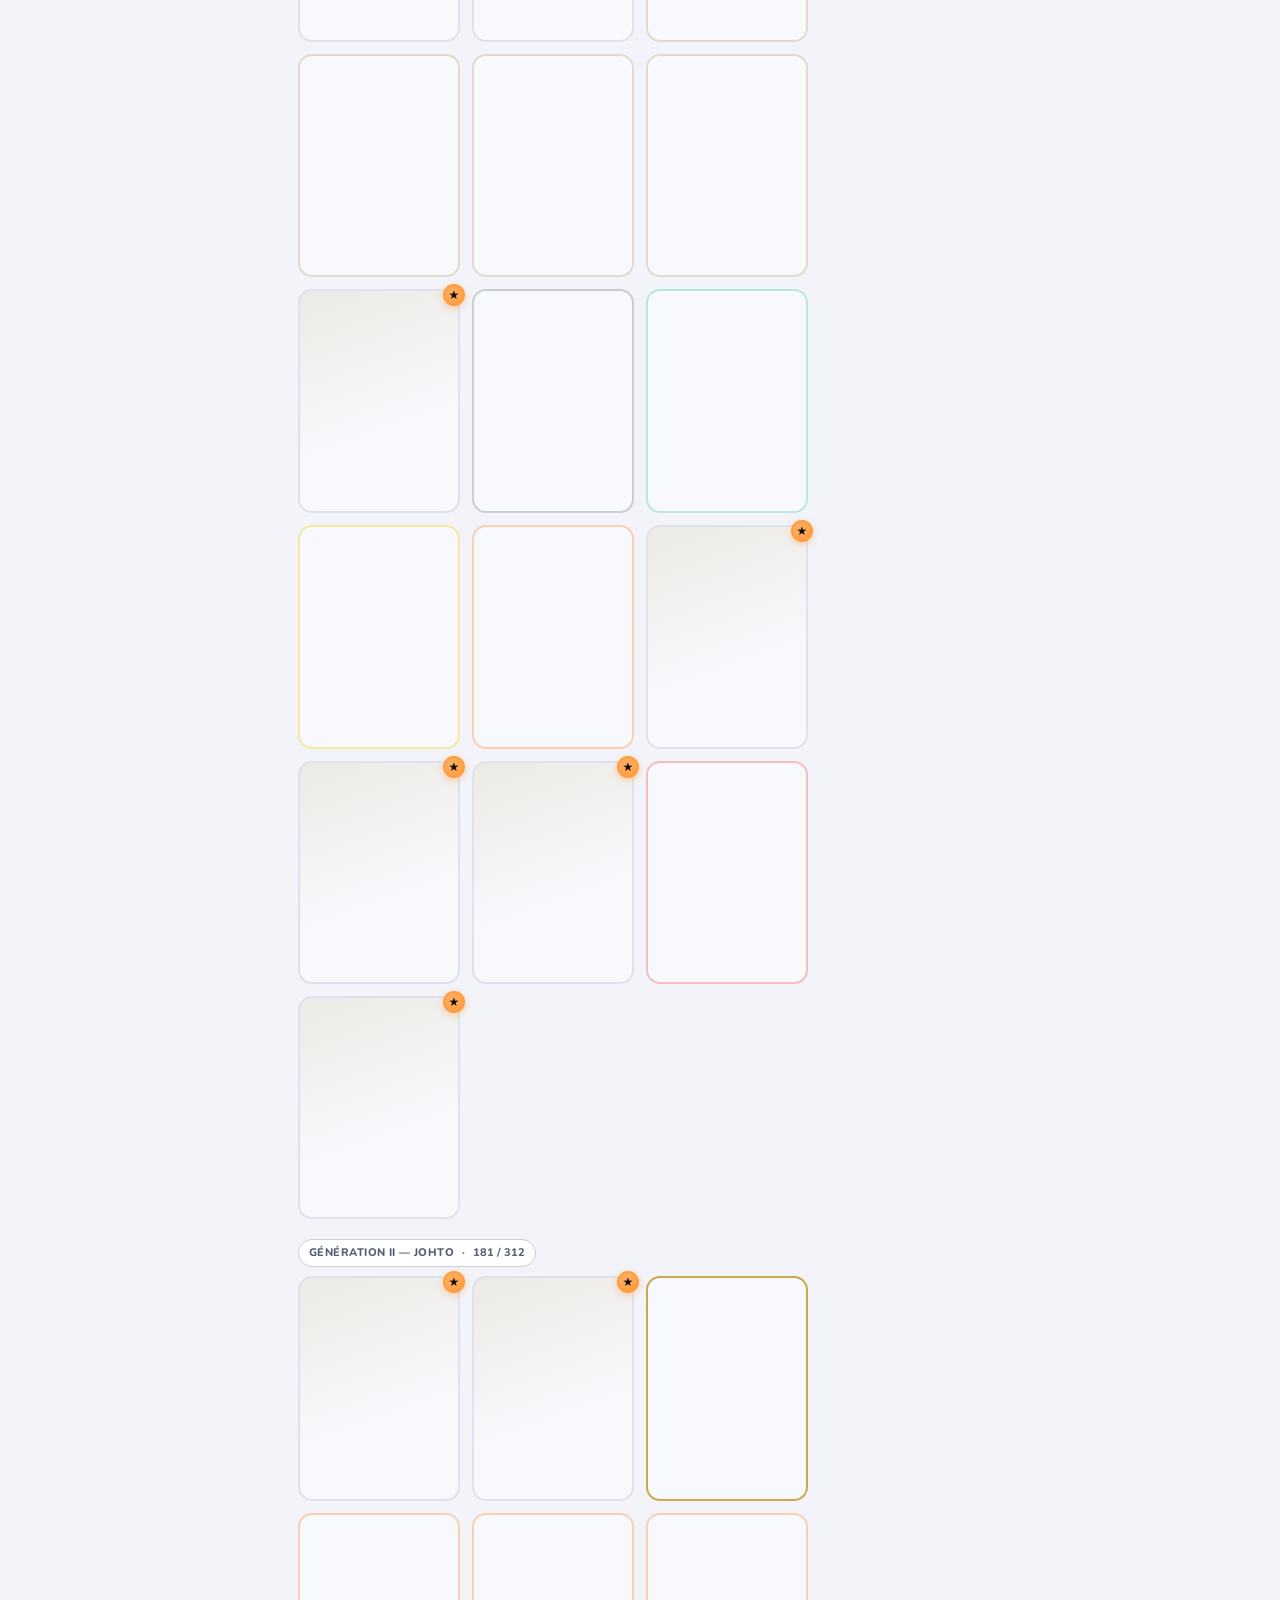
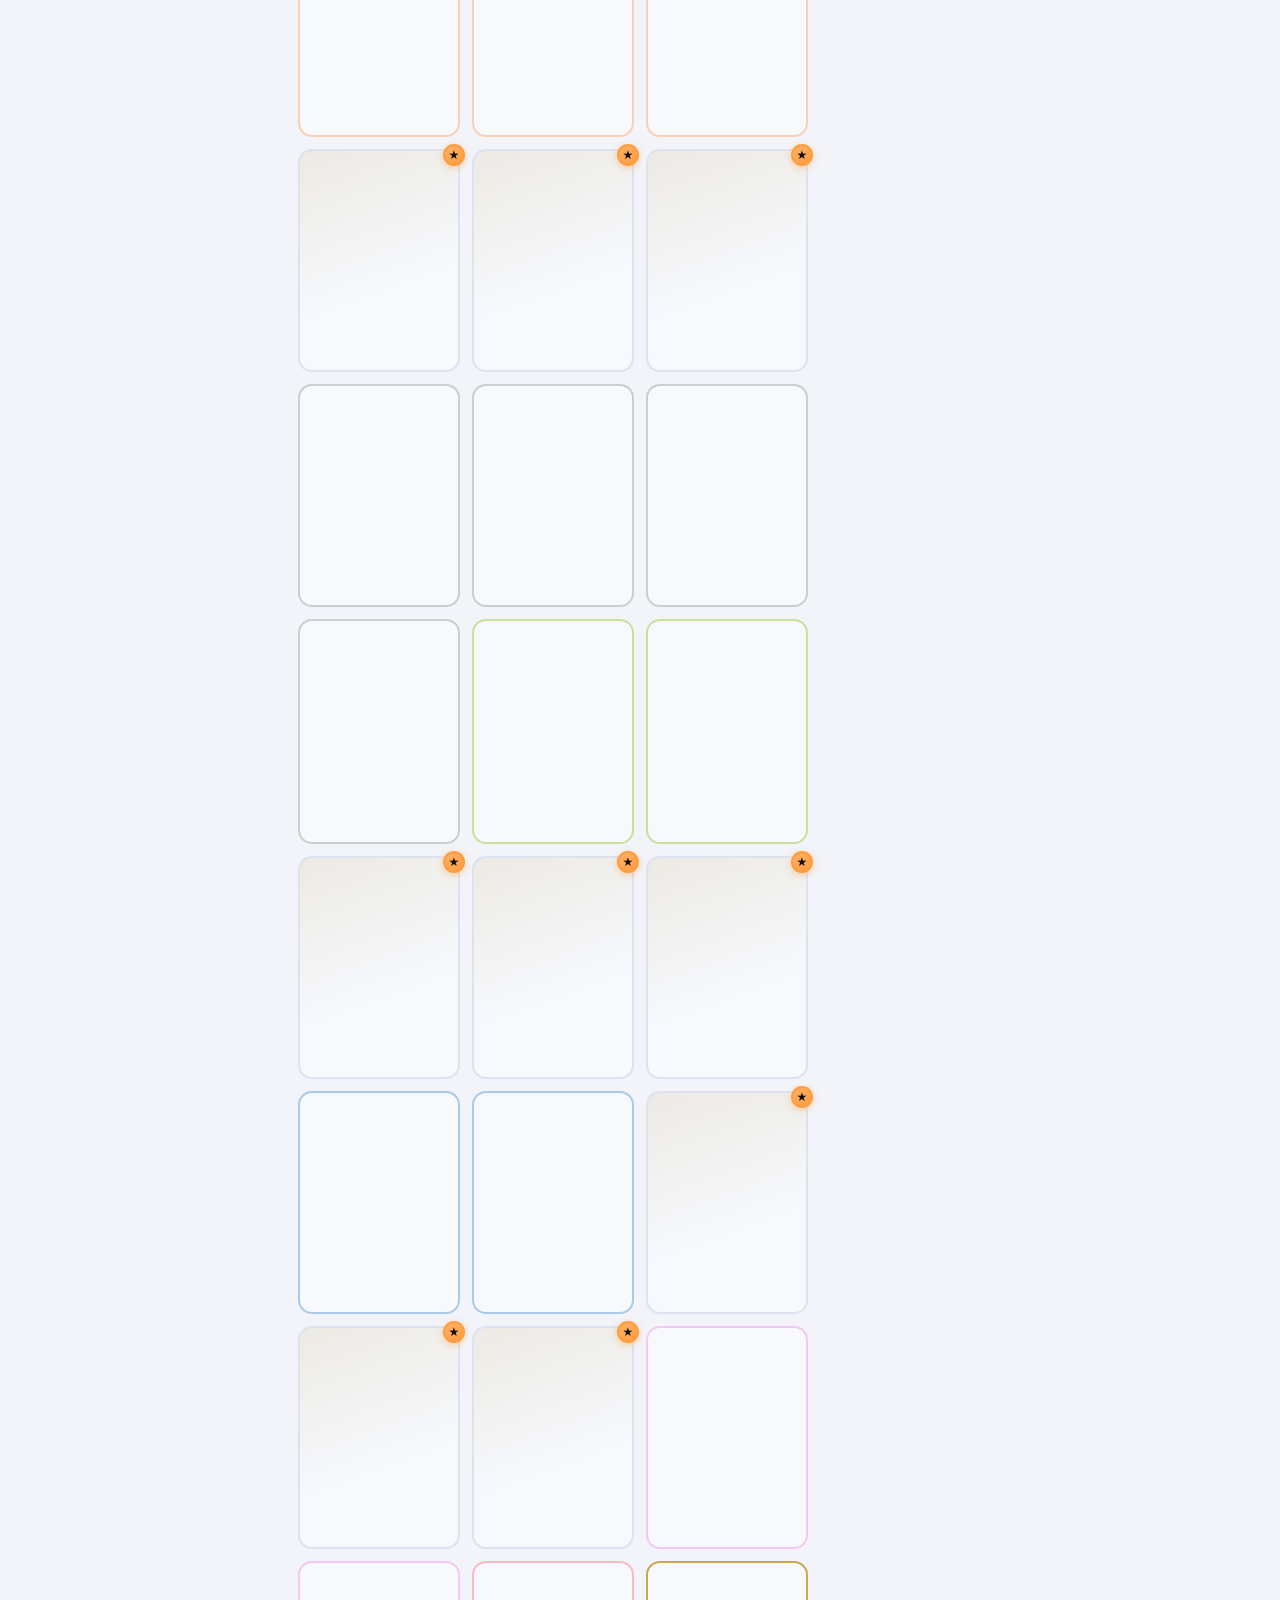
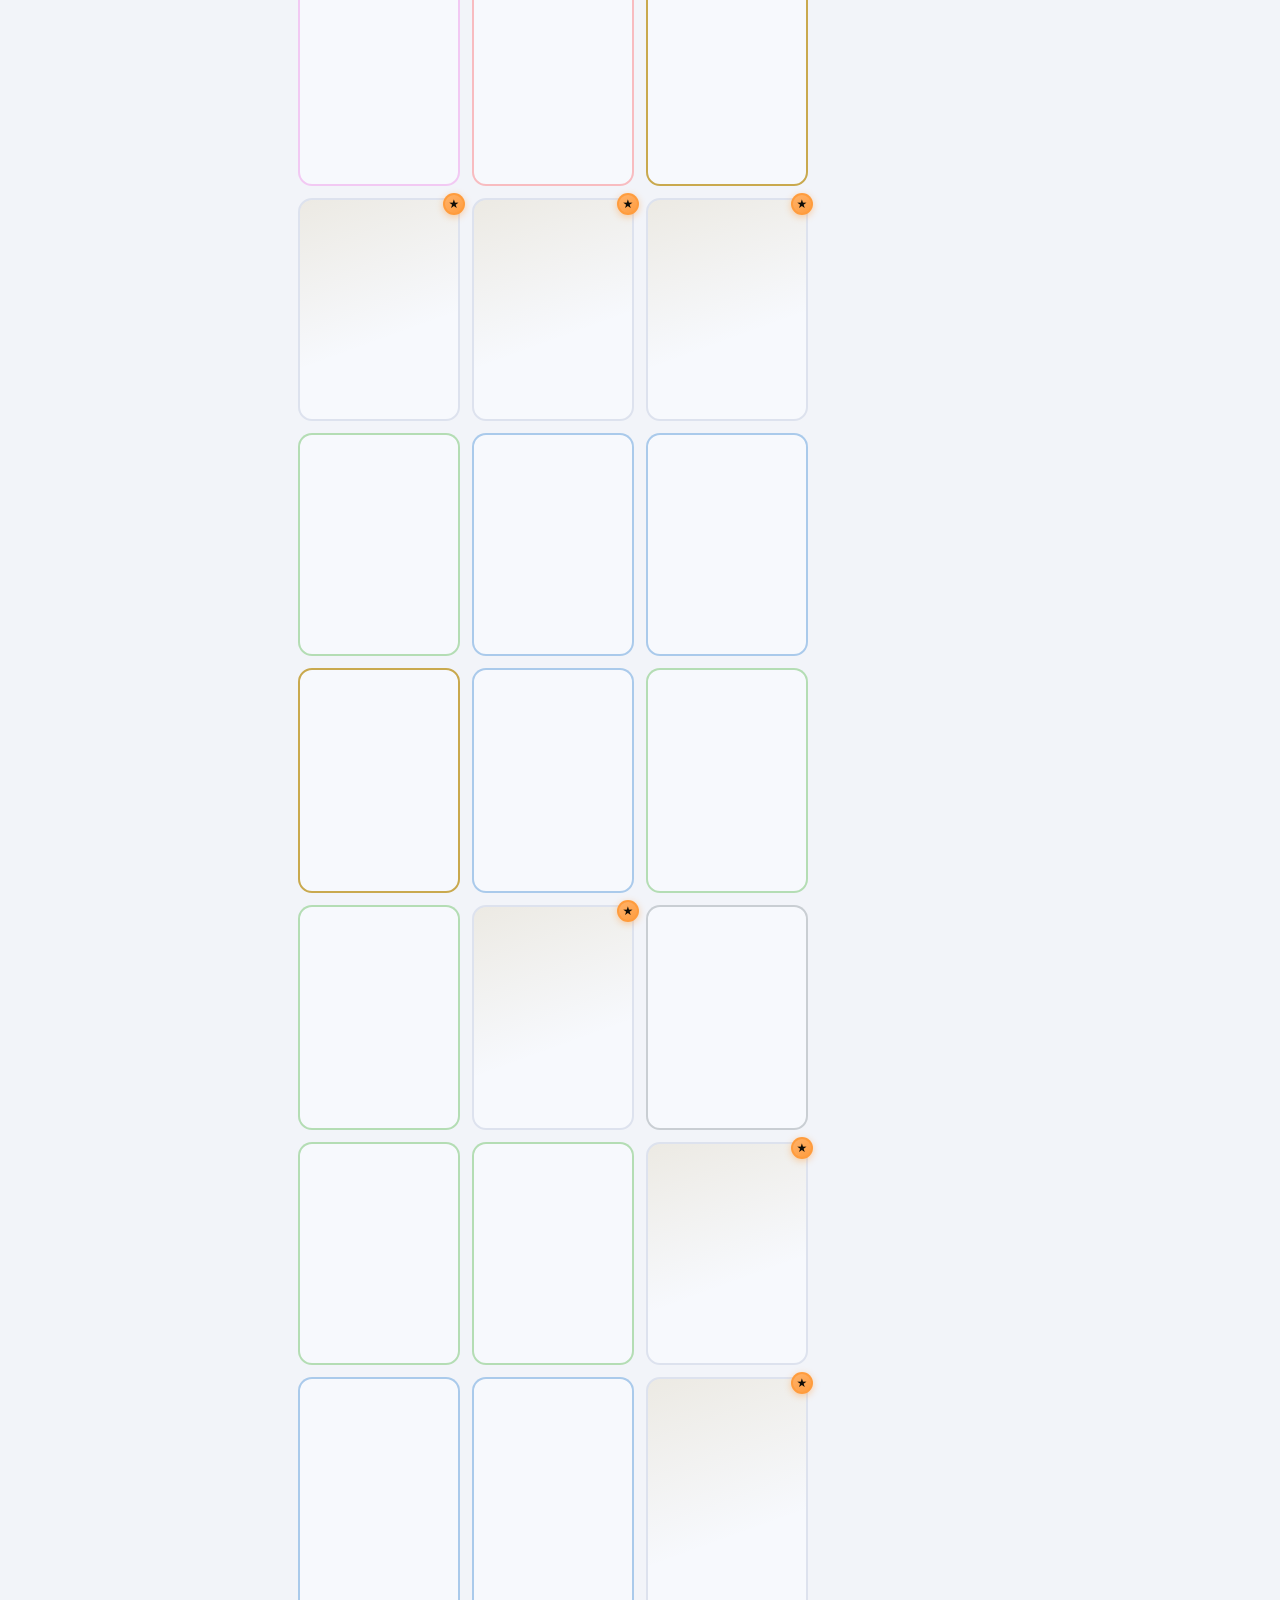
==== commit 56e6184b: "5.2 — ce qui manquait, ce qui clochait Trois manques et trois defauts, tous constates dans le depot " ====
--- a/index.html
+++ b/index.html
@@ -53,6 +53,8 @@
 <link rel="modulepreload" href="assets/js/core/store.js">
 <link rel="modulepreload" href="assets/js/core/i18n.js">
 <link rel="modulepreload" href="assets/js/core/prefs.js">
+<link rel="modulepreload" href="assets/js/core/jumeaux.js">
+<link rel="modulepreload" href="assets/js/core/appareil.js">
 <link rel="modulepreload" href="assets/js/domain/collection.js">
 <link rel="modulepreload" href="assets/js/domain/completion.js">
 <link rel="modulepreload" href="assets/js/domain/progress.js">
@@ -62,6 +64,7 @@
 <link rel="modulepreload" href="assets/js/domain/availability.js">
 <link rel="modulepreload" href="assets/js/domain/hunt.js">
 <link rel="modulepreload" href="assets/js/domain/sync.js">
+<link rel="modulepreload" href="assets/js/domain/source.js">
 <link rel="modulepreload" href="assets/js/ui/sidebar.js">
 <link rel="modulepreload" href="assets/js/ui/dex-grid.js">
 <link rel="modulepreload" href="assets/js/ui/go-dex.js">
--- a/assets/css/layout.css
+++ b/assets/css/layout.css
@@ -138,9 +138,17 @@
 /* ------------------------- Tablette et paysage --------------------------- */
 @media (max-width: 1180px) {
   .dex { grid-template-columns: minmax(0, 1fr); }
-  /* En une colonne la fiche passe sous la grille : on garde la liste en tete,
-     et ui/detail-panel.js fait defiler jusqu'a la fiche quand on choisit une
-     vignette. */
+  /* En une colonne la fiche passe SOUS la grille : on garde la liste en tete,
+     et choisir une vignette ne montre donc plus rien — la fiche est a plusieurs
+     milliers de pixels. C'est `ui/detail-panel.js` qui y emmene : il fait
+     defiler jusqu'a `.detail` entre 861 et 1180 px, c'est-a-dire ici meme et
+     tant que la feuille plein ecran (860 px) ne prend pas le relais.
+
+     Ce commentaire a longtemps decrit ce defilement comme acquis alors qu'il
+     n'avait jamais ete ecrit : sur cette plage de largeurs, cliquer une
+     vignette selectionnait bien l'espece mais paraissait sans effet. Le
+     `scroll-margin-top` ci-dessous, lui, l'attendait depuis le debut — il ne
+     servait a rien tant qu'aucun `scrollIntoView` ne visait la fiche. */
   .detail {
     position: static;
     max-height: none;
--- a/assets/css/components.css
+++ b/assets/css/components.css
@@ -1218,8 +1218,10 @@
   .sync__help { font-size: 12.5px; }
   /* 16 px pile, et pas moins : sous ce seuil, Safari sur iOS zoome au moment
      ou le champ prend le focus — et ne dezoome JAMAIS ensuite. Le site restait
-     agrandi jusqu'a ce qu'on pince l'ecran pour revenir. */
+     agrandi jusqu'a ce qu'on pince l'ecran pour revenir. Le nom de l'appareil
+     se tape dans le meme telephone et paierait le meme prix. */
   .sync__input { font-size: 16px; padding: 13px var(--sp-3); }
+  .param__champ { font-size: 16px; padding: 11px 12px; }
   .btn-row .btn { padding: 13px 10px; }
 }
 
@@ -2986,6 +2988,28 @@
   line-height: 1.35;
   color: var(--text-ghost);
 }
+
+/* Un réglage qui se TAPE — le nom de cet appareil. Le champ passe SOUS son
+   étiquette au lieu d'être à côté d'elle : une case fait dix-sept pixels et se
+   loge dans la marge, un champ de saisie veut toute la largeur du panneau, qui
+   n'en fait que 268. En colonne, donc, et c'est la seule chose que ce
+   modificateur change. */
+.param--texte { flex-direction: column; gap: 6px; }
+.param--texte .param__label { cursor: default; }
+/* Mêmes valeurs que `.sync__input`, à quelques pixels de rembourrage près : les
+   deux champs vivent dans la même colonne, à deux sections d'écart, et deux
+   dessins de champ différents dans une barre de 268 px se remarqueraient. */
+.param__champ {
+  width: 100%;
+  padding: 8px 10px;
+  border-radius: 10px;
+  border: 1px solid var(--border-strong);
+  background: var(--bg-inset);
+  color: var(--text);
+  font-family: inherit; font-size: 12px; font-weight: 700;
+}
+.param__champ::placeholder { color: var(--text-ghost); font-weight: 600; }
+.param__champ:focus-visible { outline: 2px solid var(--accent); outline-offset: 1px; }
 
 /* ============================ Mode compact ================================
    Le nom, les types et la ligne de disponibilité disparaissent ; restent le
@@ -4211,13 +4235,65 @@
   .thopt__name--degrade { background-image: none; -webkit-text-fill-color: currentColor; }
 }
 
+/* La rangée d'actions de l'en-tête : « Chasser celui-ci » et « Hors
+   d'atteinte », côte à côte et calés à droite.
+
+   UNE SEULE LIGNE, et c'est le point. Le portrait de l'en-tête s'arrête à une
+   hauteur fixe au-dessus du bas (`bottom: 46px`, mesurée pour une ligne de
+   boutons) : deux boutons empilés auraient rallongé l'en-tête et le portrait
+   serait passé par-dessus. `flex-wrap` reste là pour les écrans très étroits,
+   où deux pastilles ne tiennent plus côte à côte — le texte garde alors la
+   priorité sur le portrait, qui est décoratif.
+
+   `position: relative` sans décalage : le même moyen que pour les autres
+   lignes de l'en-tête de passer DEVANT le portrait. */
+.detail__actions {
+  display: flex;
+  flex-wrap: wrap;
+  align-items: center;
+  justify-content: flex-end;
+  gap: 6px;
+  margin-top: 6px;
+  position: relative;
+  z-index: 1;
+}
+
+/* « Chasser celui-ci » : ouvrir l'onglet Quêtes sur cette espèce.
+
+   Habillé comme les flèches ‹ › et l'étiquette d'état, c'est-à-dire en blanc
+   sur un voile sombre, et NON avec les jetons de thème comme son voisin : le
+   sol, ici, est le dégradé de type de l'en-tête, pas le fond de la page. C'est
+   la seule teinte qui reste lisible sur les dix-huit types et les
+   trente-huit thèmes. */
+.detail__chasse {
+  padding: 3px 9px;
+  border: 1px solid rgba(255, 255, 255, .32);
+  border-radius: var(--r-pill);
+  background: rgba(0, 0, 0, .28);
+  color: #fff;
+  font: inherit;
+  font-size: 10.5px;
+  font-weight: 800;
+  cursor: pointer;
+  transition: background .15s, border-color .15s;
+}
+.detail__chasse:hover { background: rgba(255, 255, 255, .26); border-color: rgba(255, 255, 255, .5); }
+/* Le bouton disparaît dès que le chromatique est coché, sans reconstruction de
+   la fiche — voir `majBoutonChasser()`. La règle est explicite pour que poser
+   un jour un `display` sur la classe ne ressuscite pas un bouton caché. */
+.detail__chasse[hidden] { display: none; }
+
 /* Le bouton « Hors d atteinte », dans l en-tete de la fiche. Discret quand il
    ne sert pas — un lien de plus qu un bouton —, franc quand l espece est mise
    de cote : c est alors une information sur la fiche, pas une action. */
 /* Poussé au bord droit de l'en-tête. `align-self` n'y pouvait rien —
    `.detail__head` est un bloc, pas un conteneur flex, et la propriété y est
    simplement ignorée. Un bouton est `inline-block` par défaut, donc une marge
-   automatique ne le déplace pas non plus : il faut d'abord en faire un bloc. */
+   automatique ne le déplace pas non plus : il faut d'abord en faire un bloc.
+   Depuis qu'il partage sa rangée avec « Chasser celui-ci », c'est elle qui
+   cale les deux à droite : la marge automatique et celle du haut sont reprises
+   juste en dessous, sinon l'auto aurait absorbé tout l'espace libre et renvoyé
+   son voisin à l'autre bout de l'en-tête. */
 .detail__hors {
   display: block;
   margin-left: auto;
@@ -4232,6 +4308,7 @@
   font-weight: 700;
   cursor: pointer;
 }
+.detail__actions .detail__hors { margin-left: 0; margin-top: 0; }
 .detail__hors:hover { color: var(--text); border-color: var(--text-faint); }
 .detail__hors[data-actif="true"] {
   color: var(--marque-ink);
@@ -6416,6 +6493,15 @@
   border-radius: var(--r-md);
   background: var(--bg-inset);
   cursor: pointer;
+  /* L'APPUI LONG OUVRE LA FICHE (voir ui/livingdex.js), et sans ces trois
+     lignes il ne nous parvient jamais : le même appui déclenche d'abord le menu
+     système du navigateur mobile — « Enregistrer l'image », la sélection du
+     texte alentour —, qui s'installe par-dessus la case et emporte le geste
+     avec lui. Une case n'a rien à copier ni à enregistrer : on ne perd rien à
+     les couper ici, et seulement ici. */
+  -webkit-touch-callout: none;
+  -webkit-user-select: none;
+  user-select: none;
 }
 .lignee .ldx { width: 42px; }
 .ldx__img { width: 84%; height: 84%; object-fit: contain; }
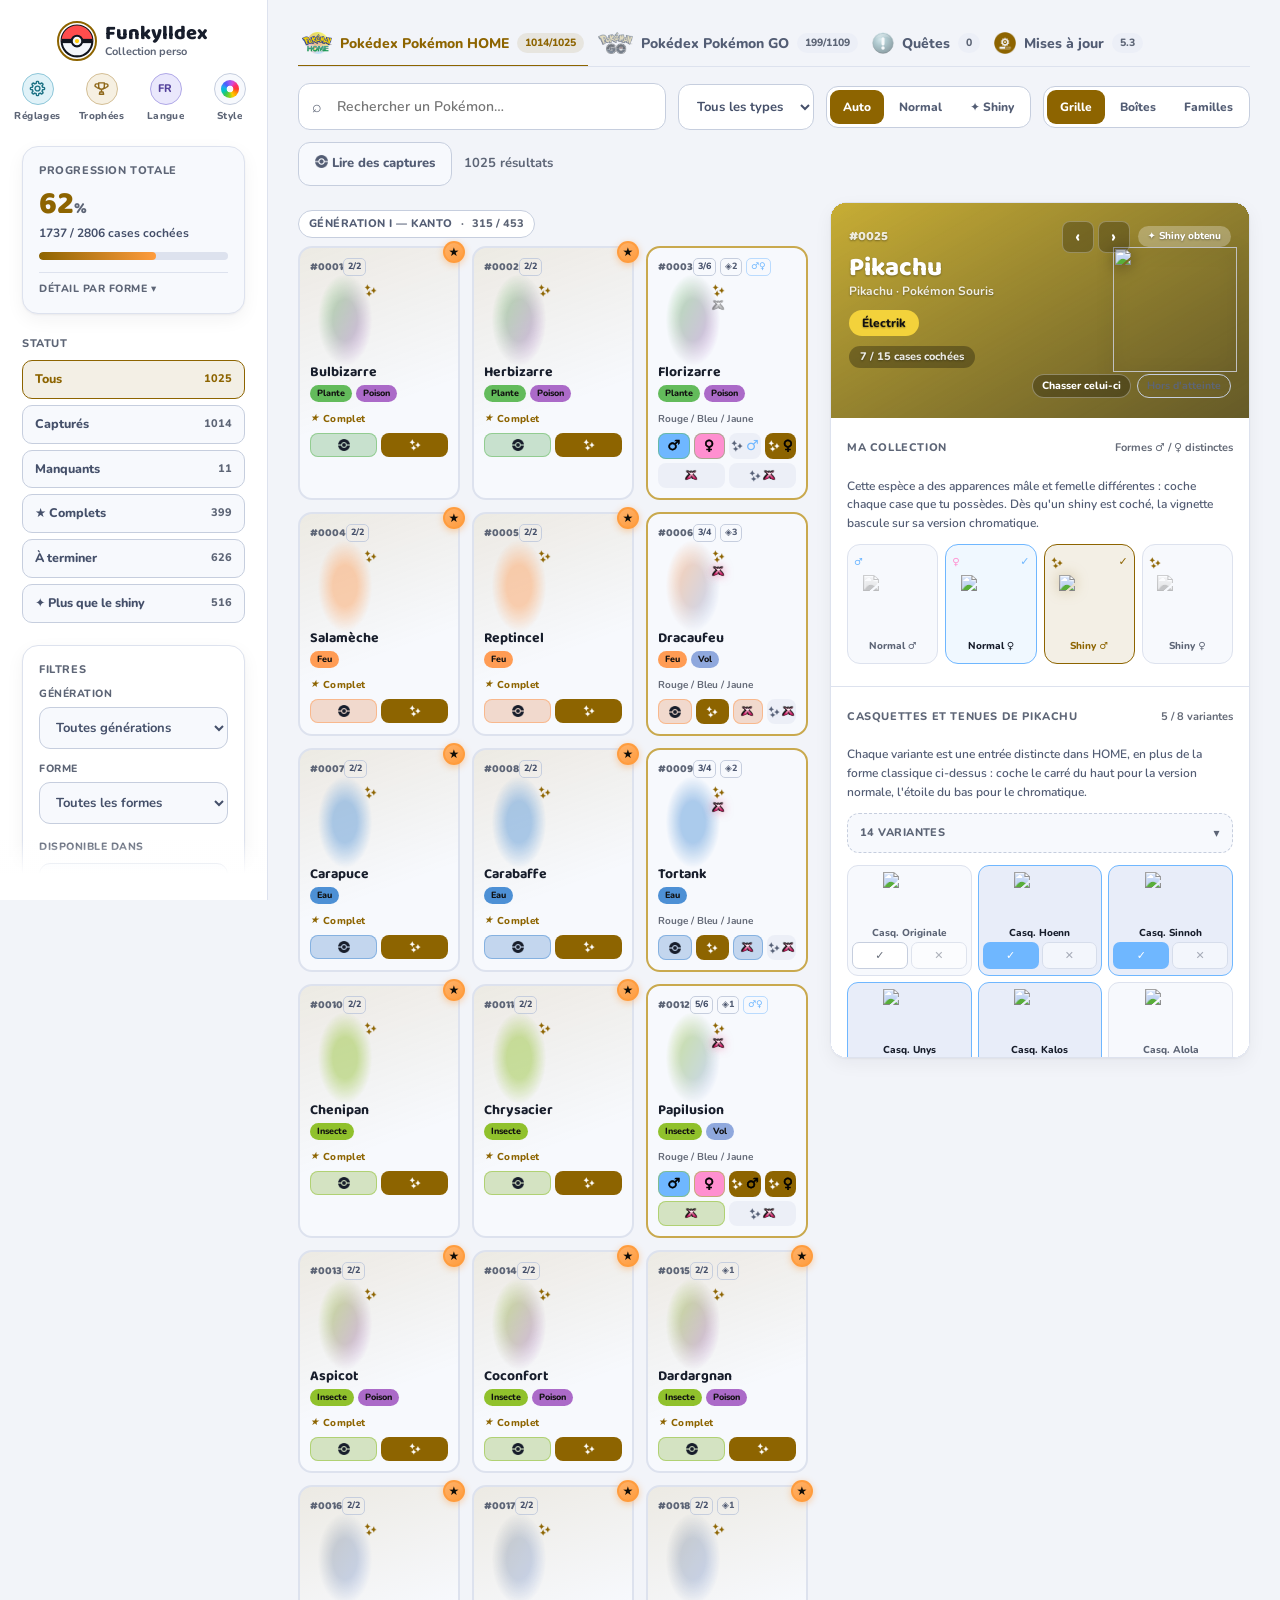
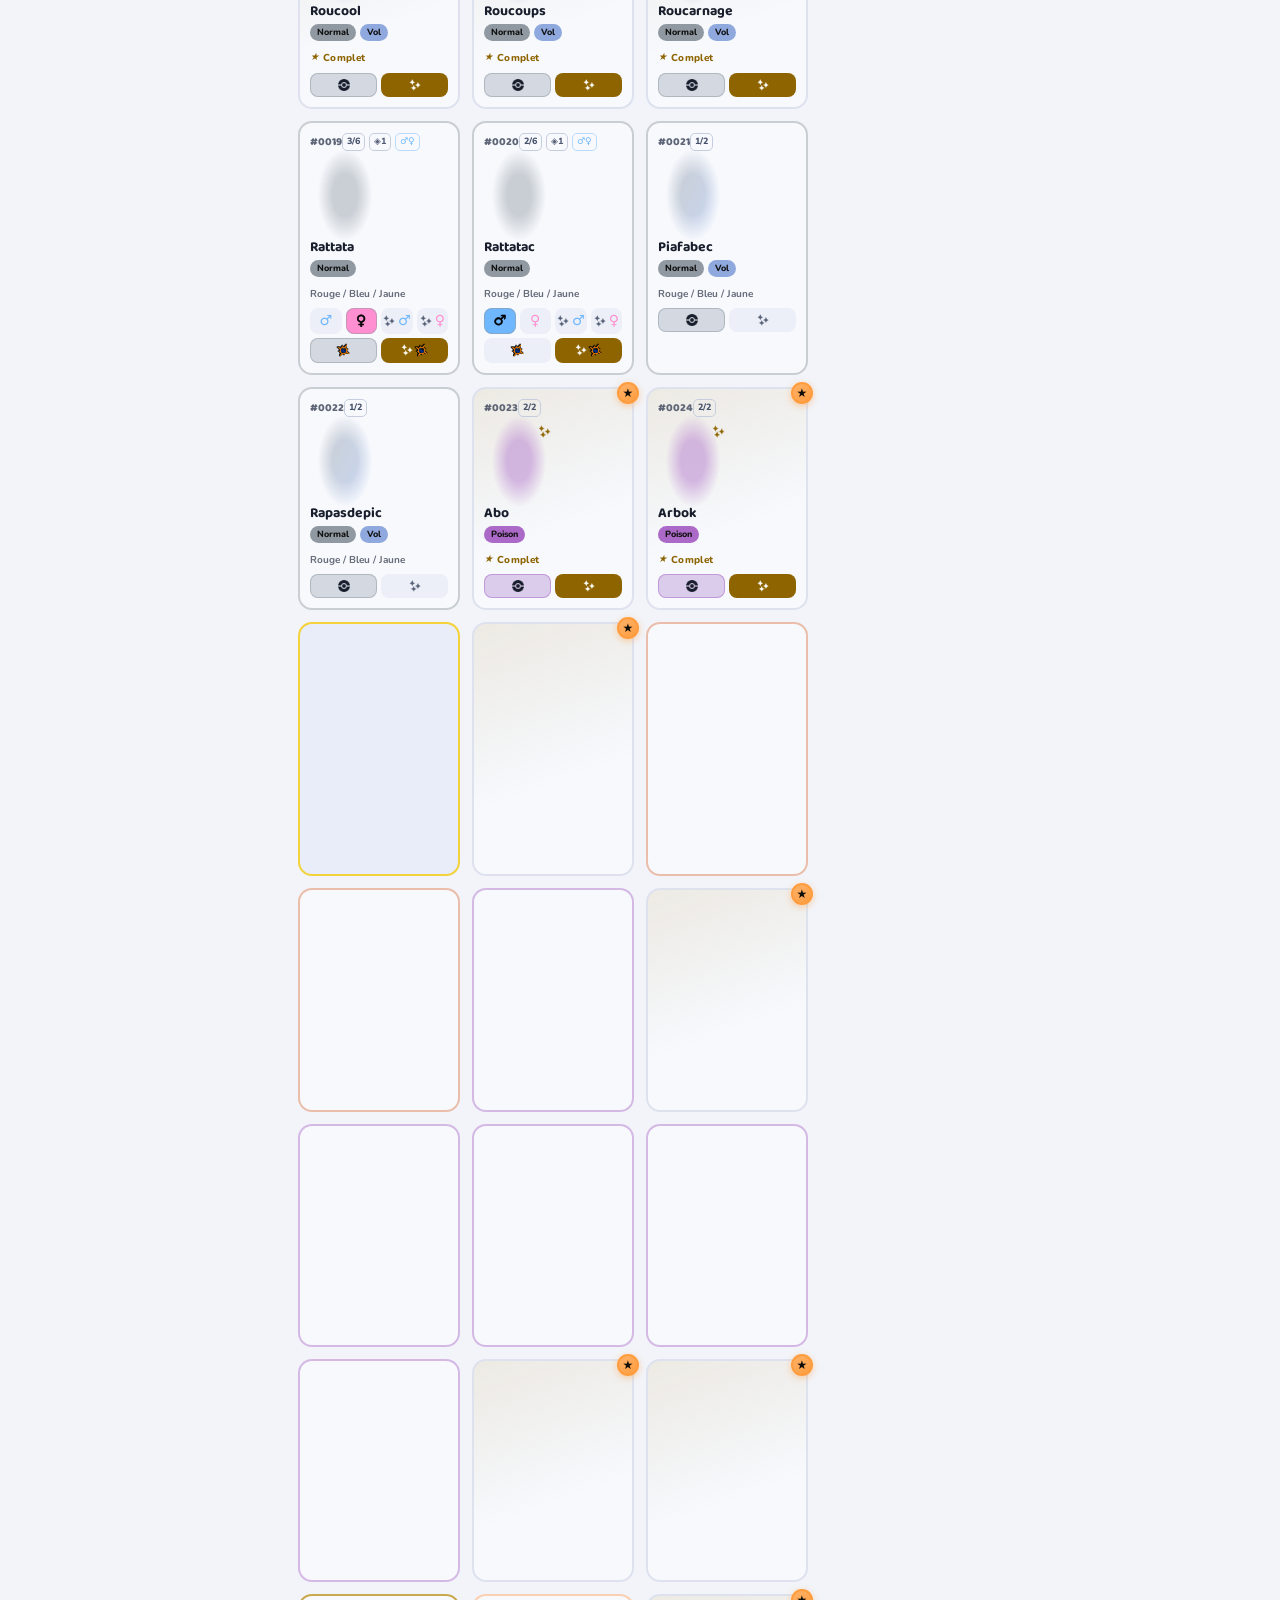
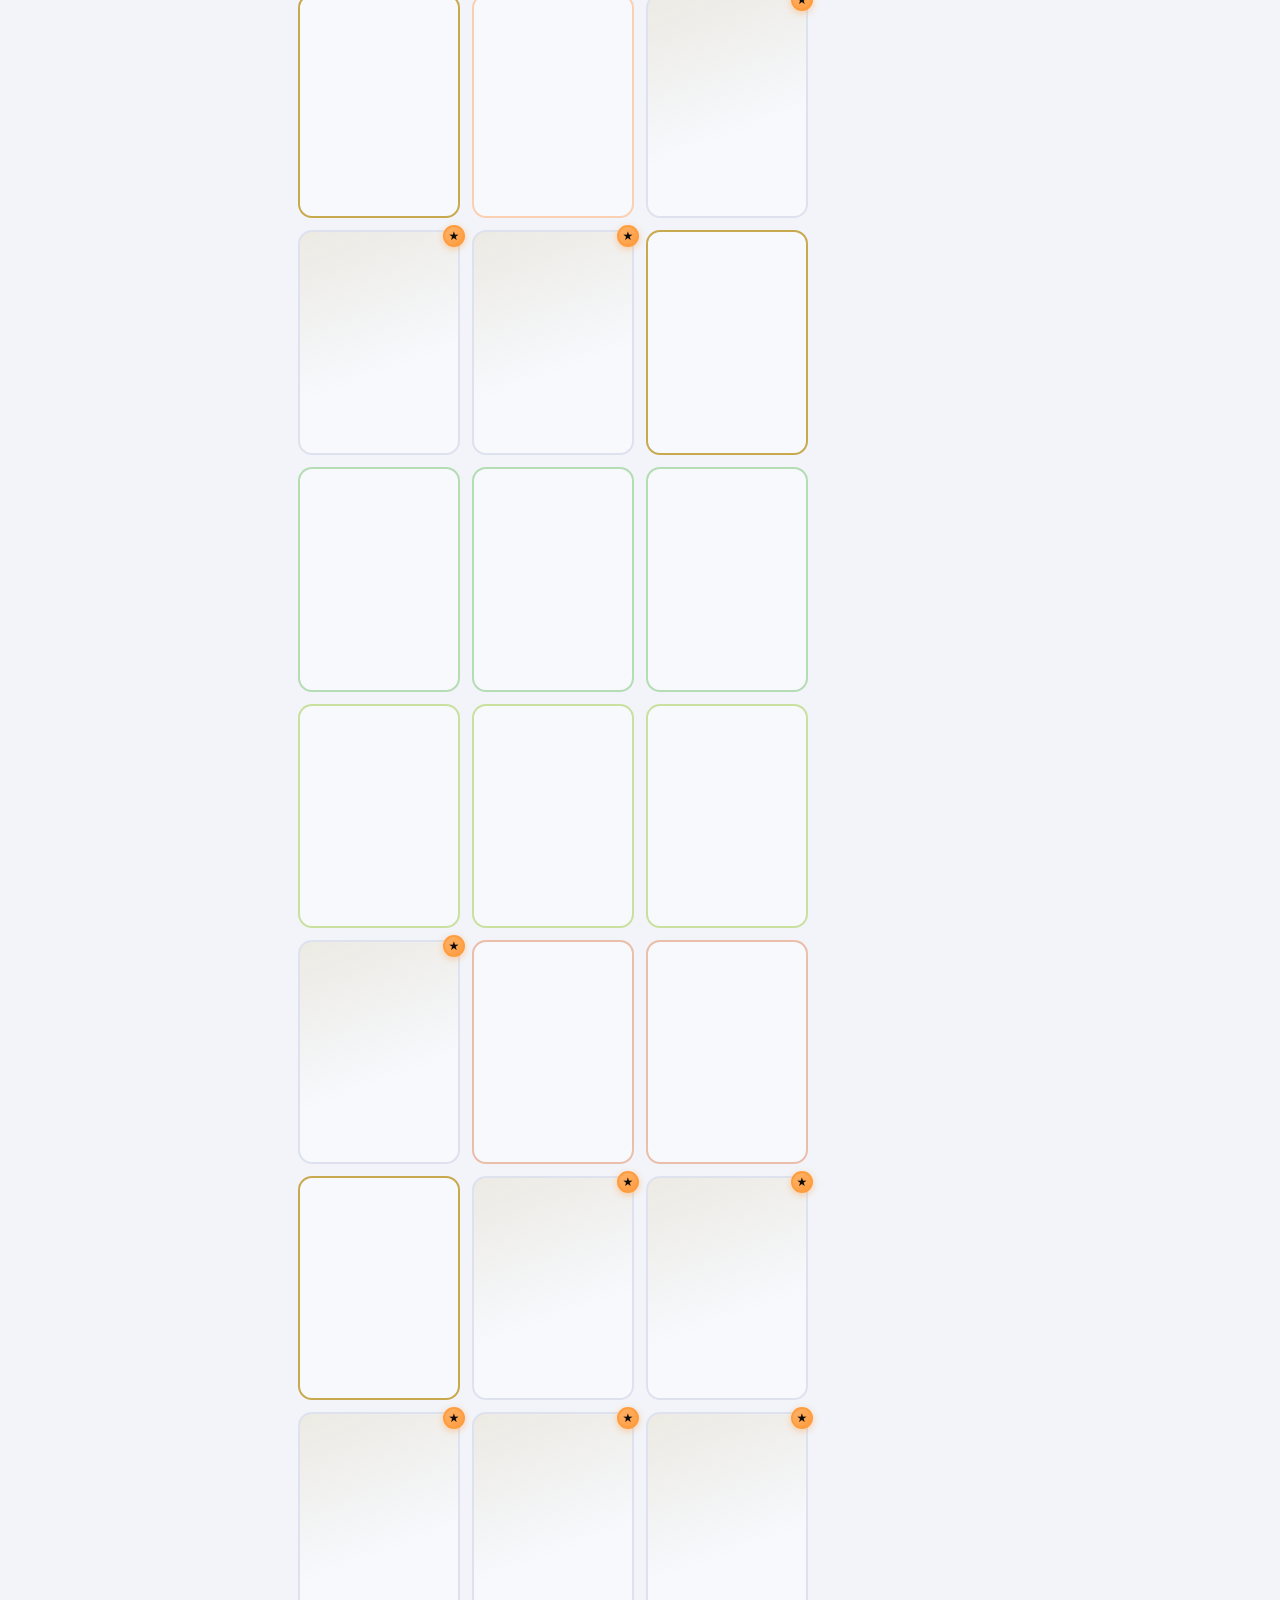
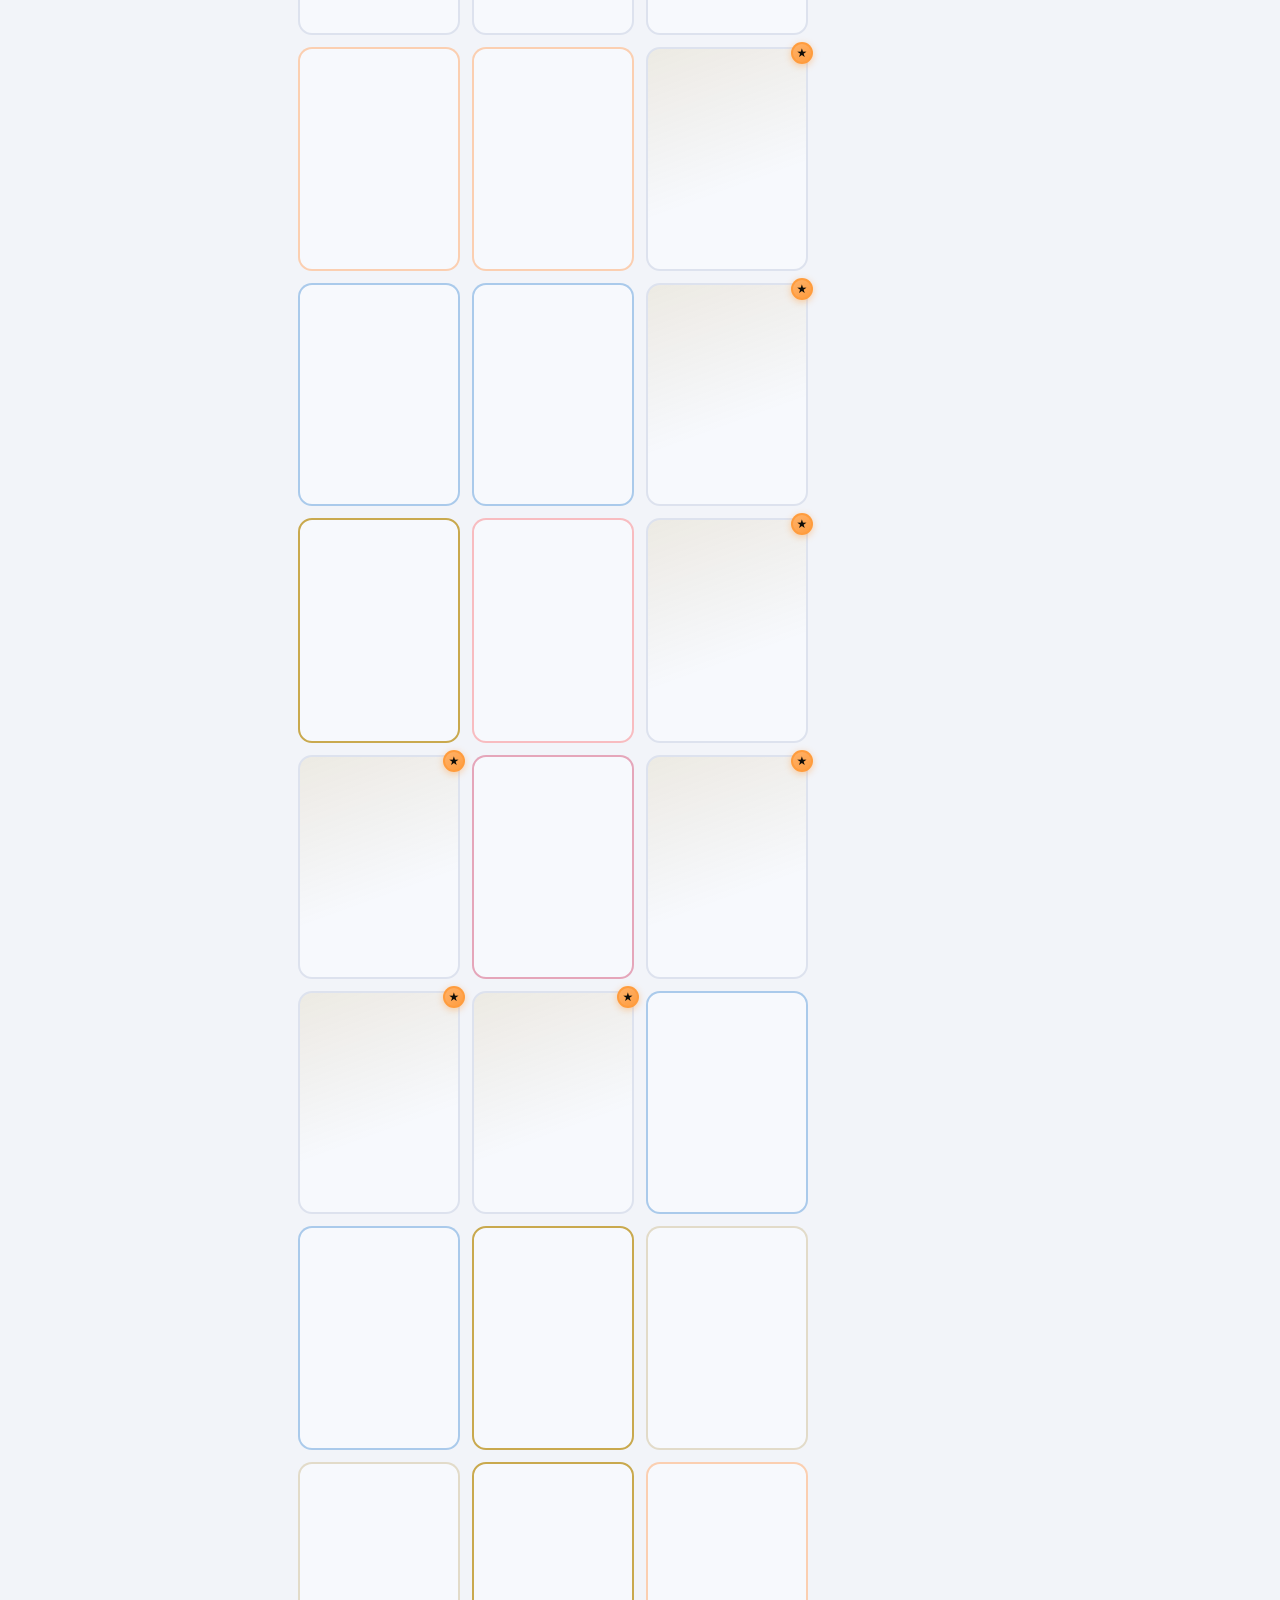
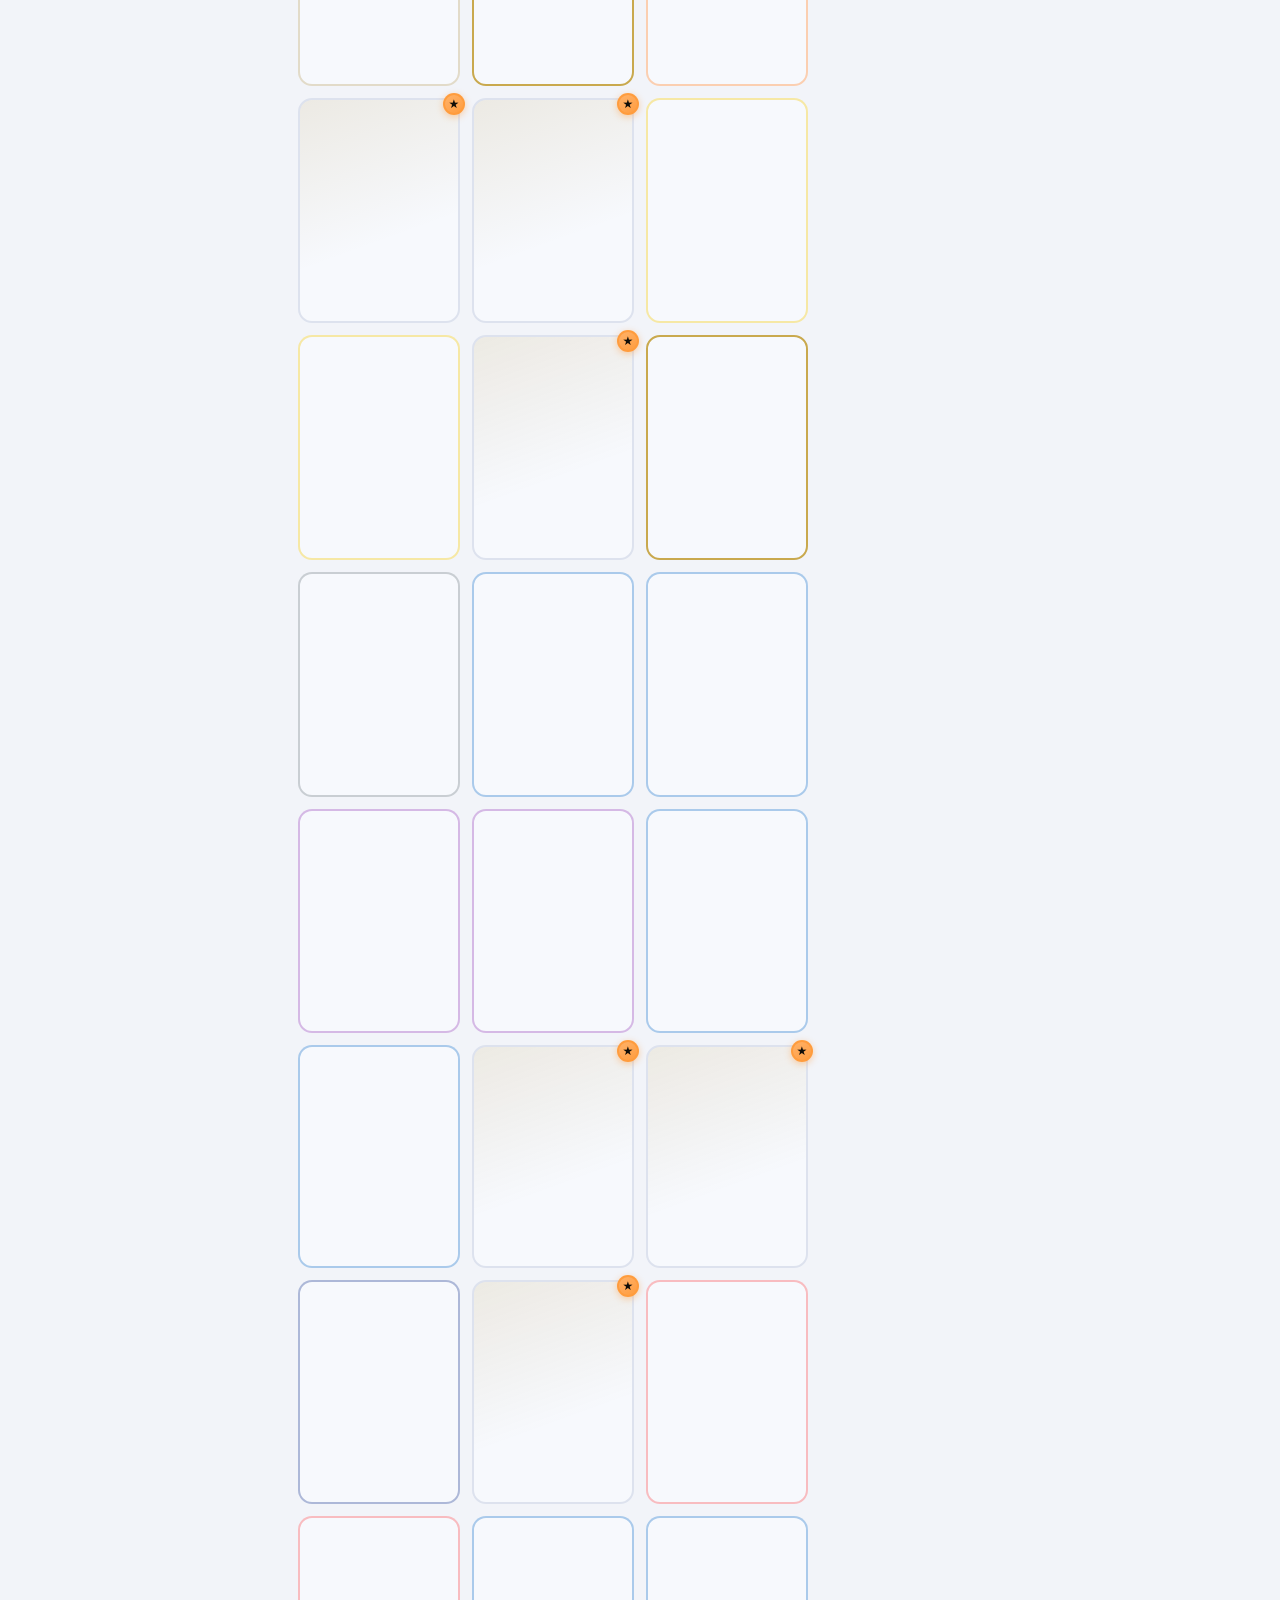
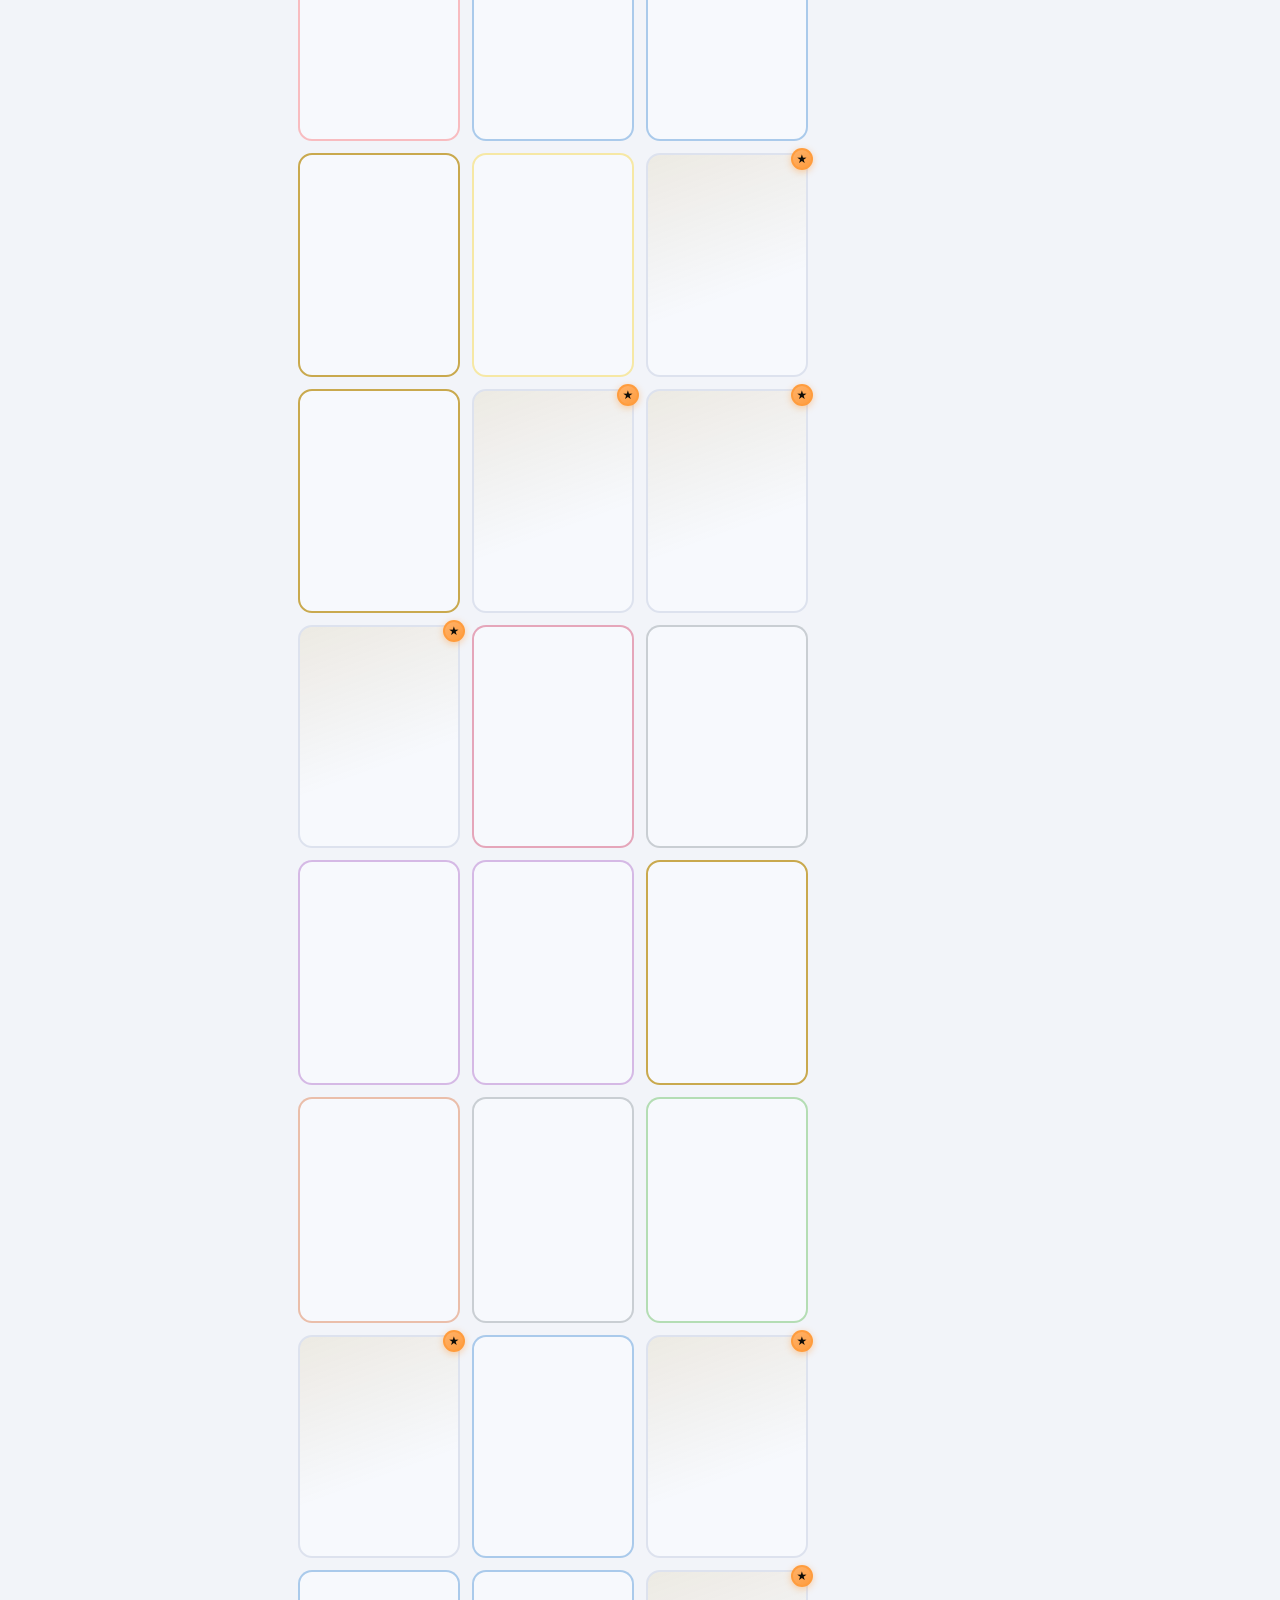
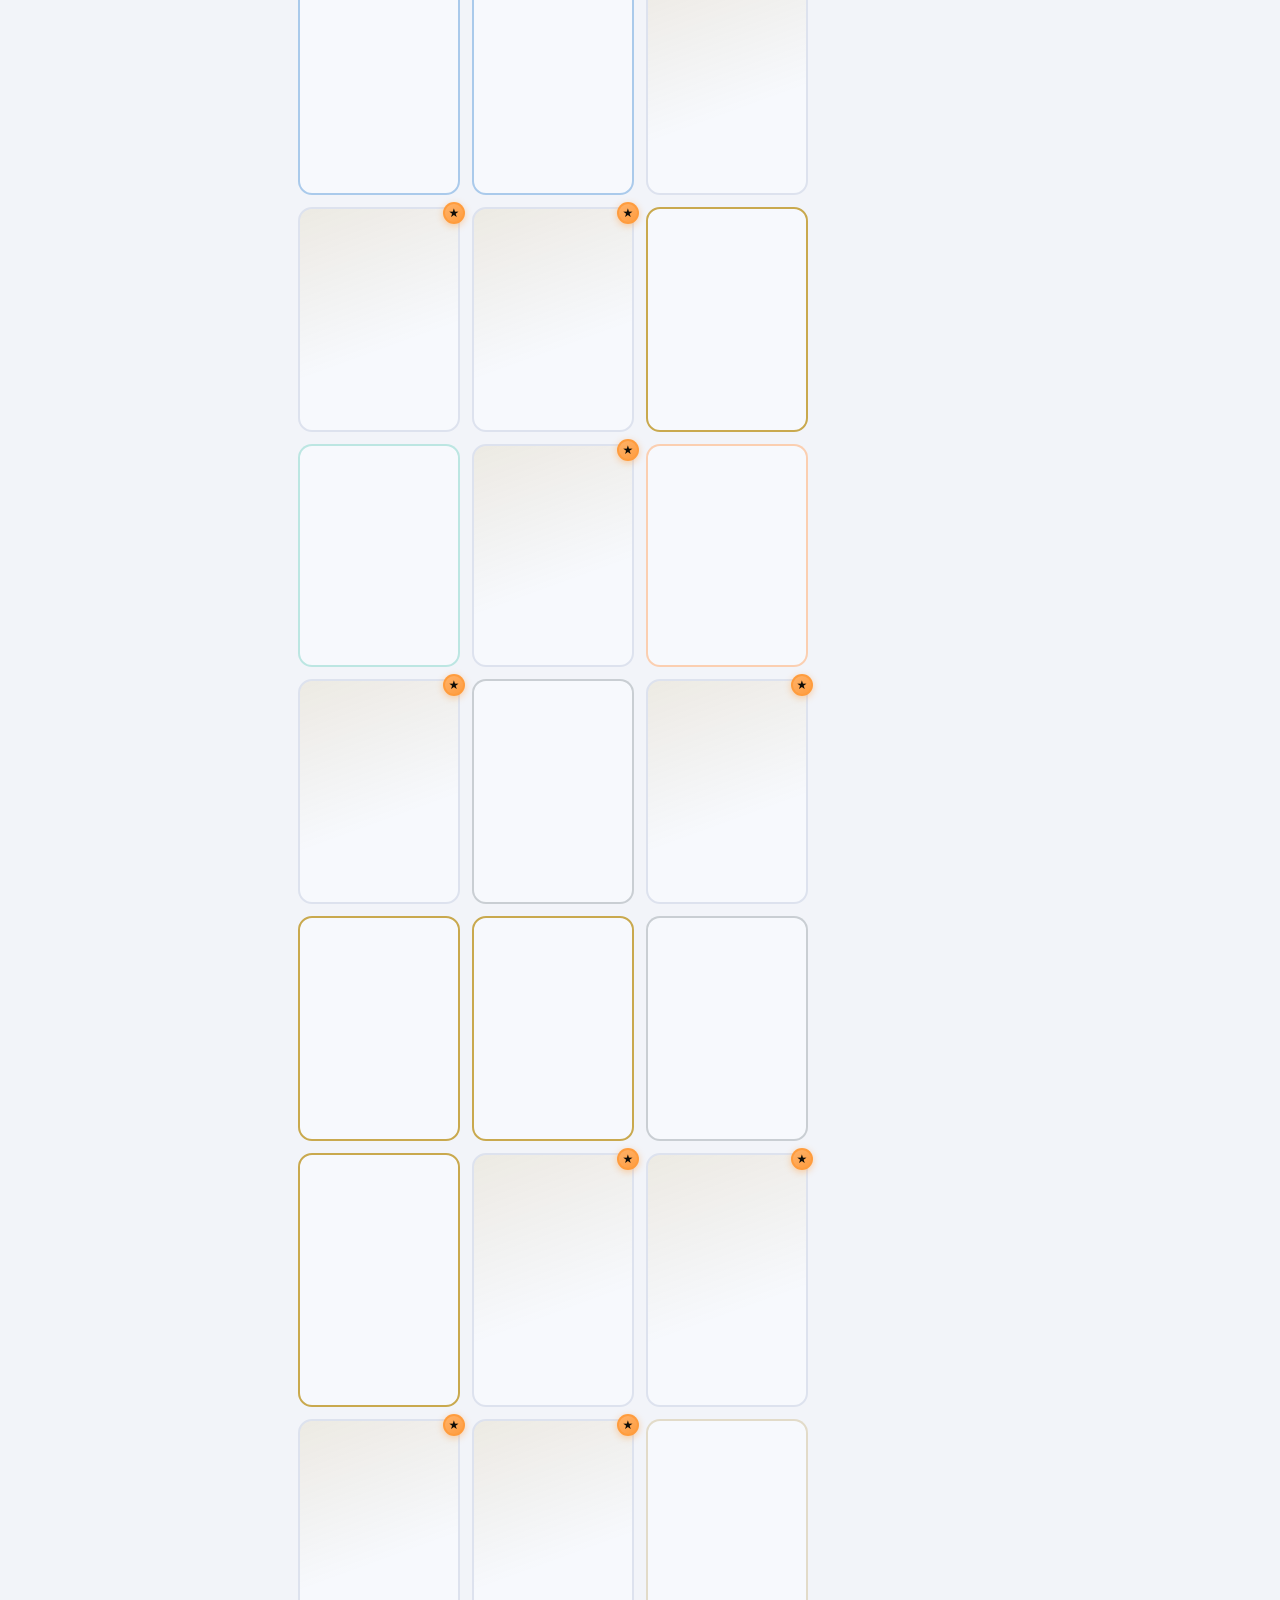
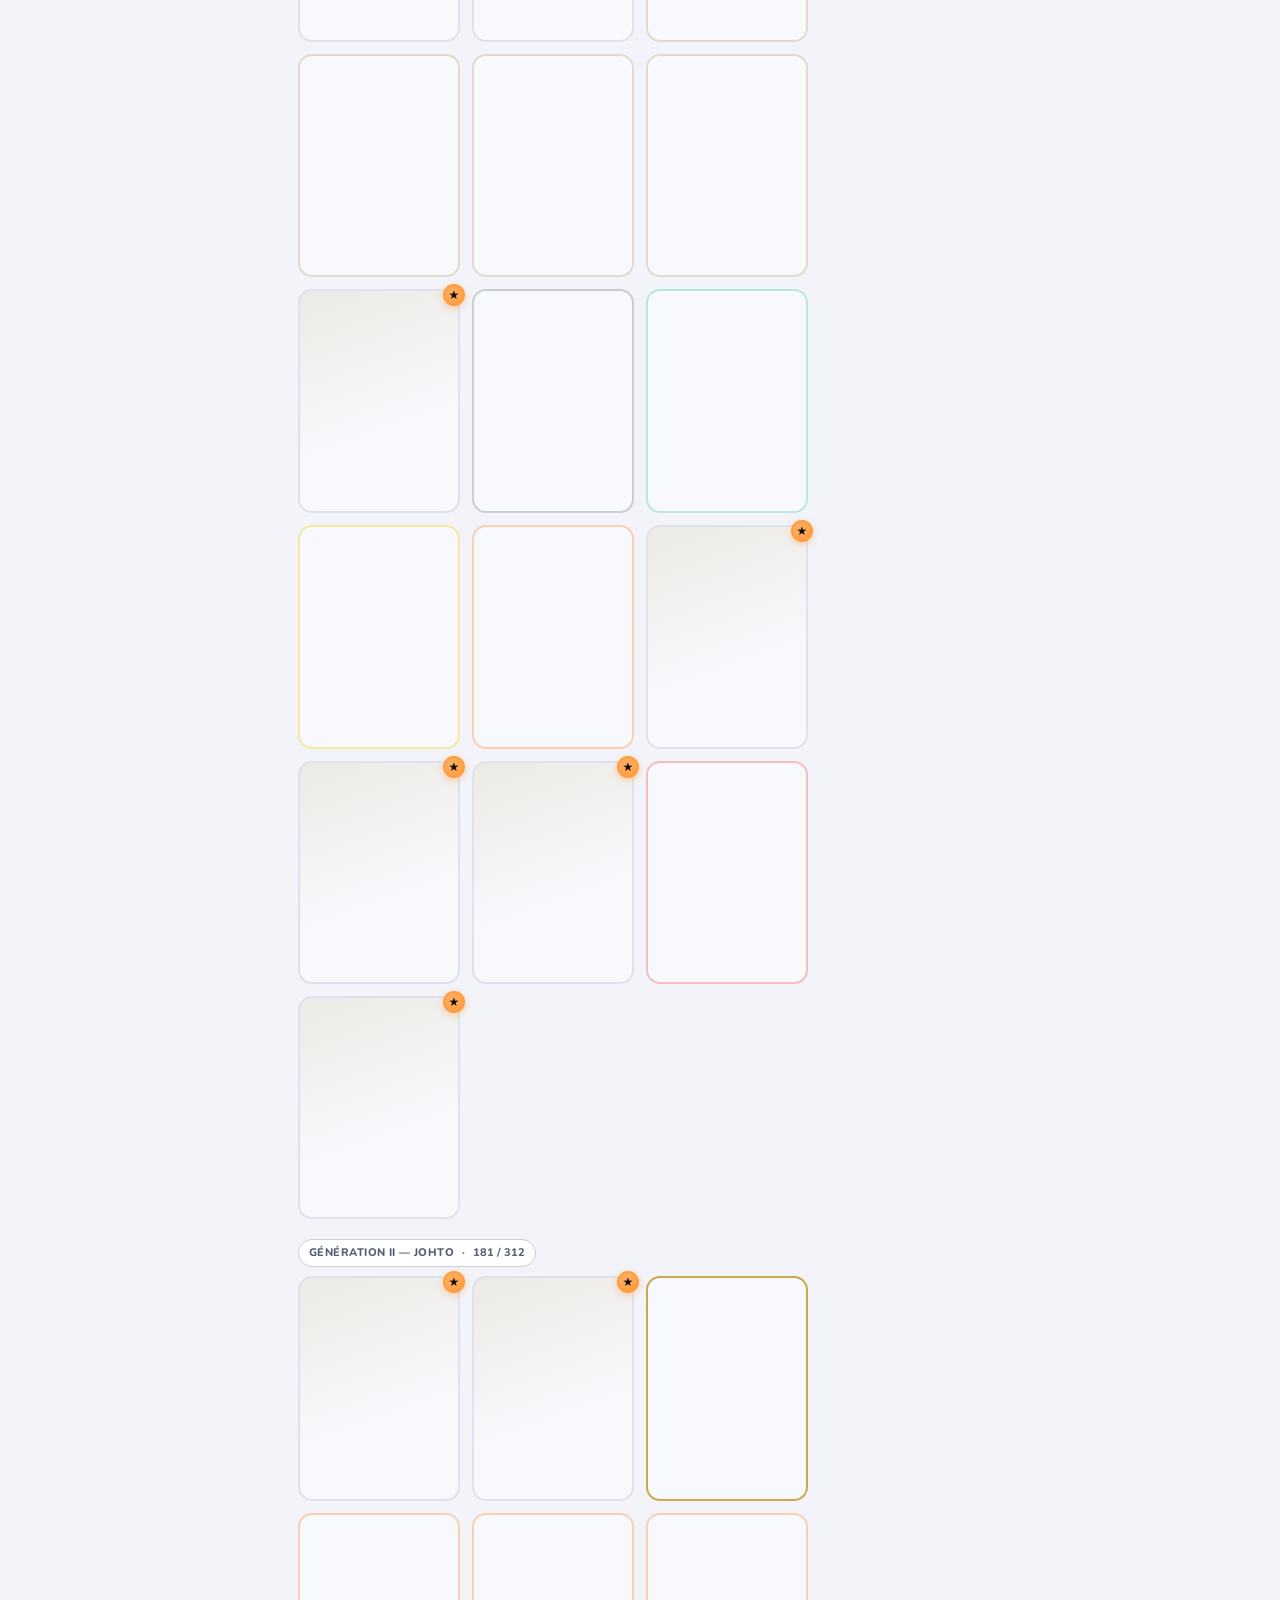
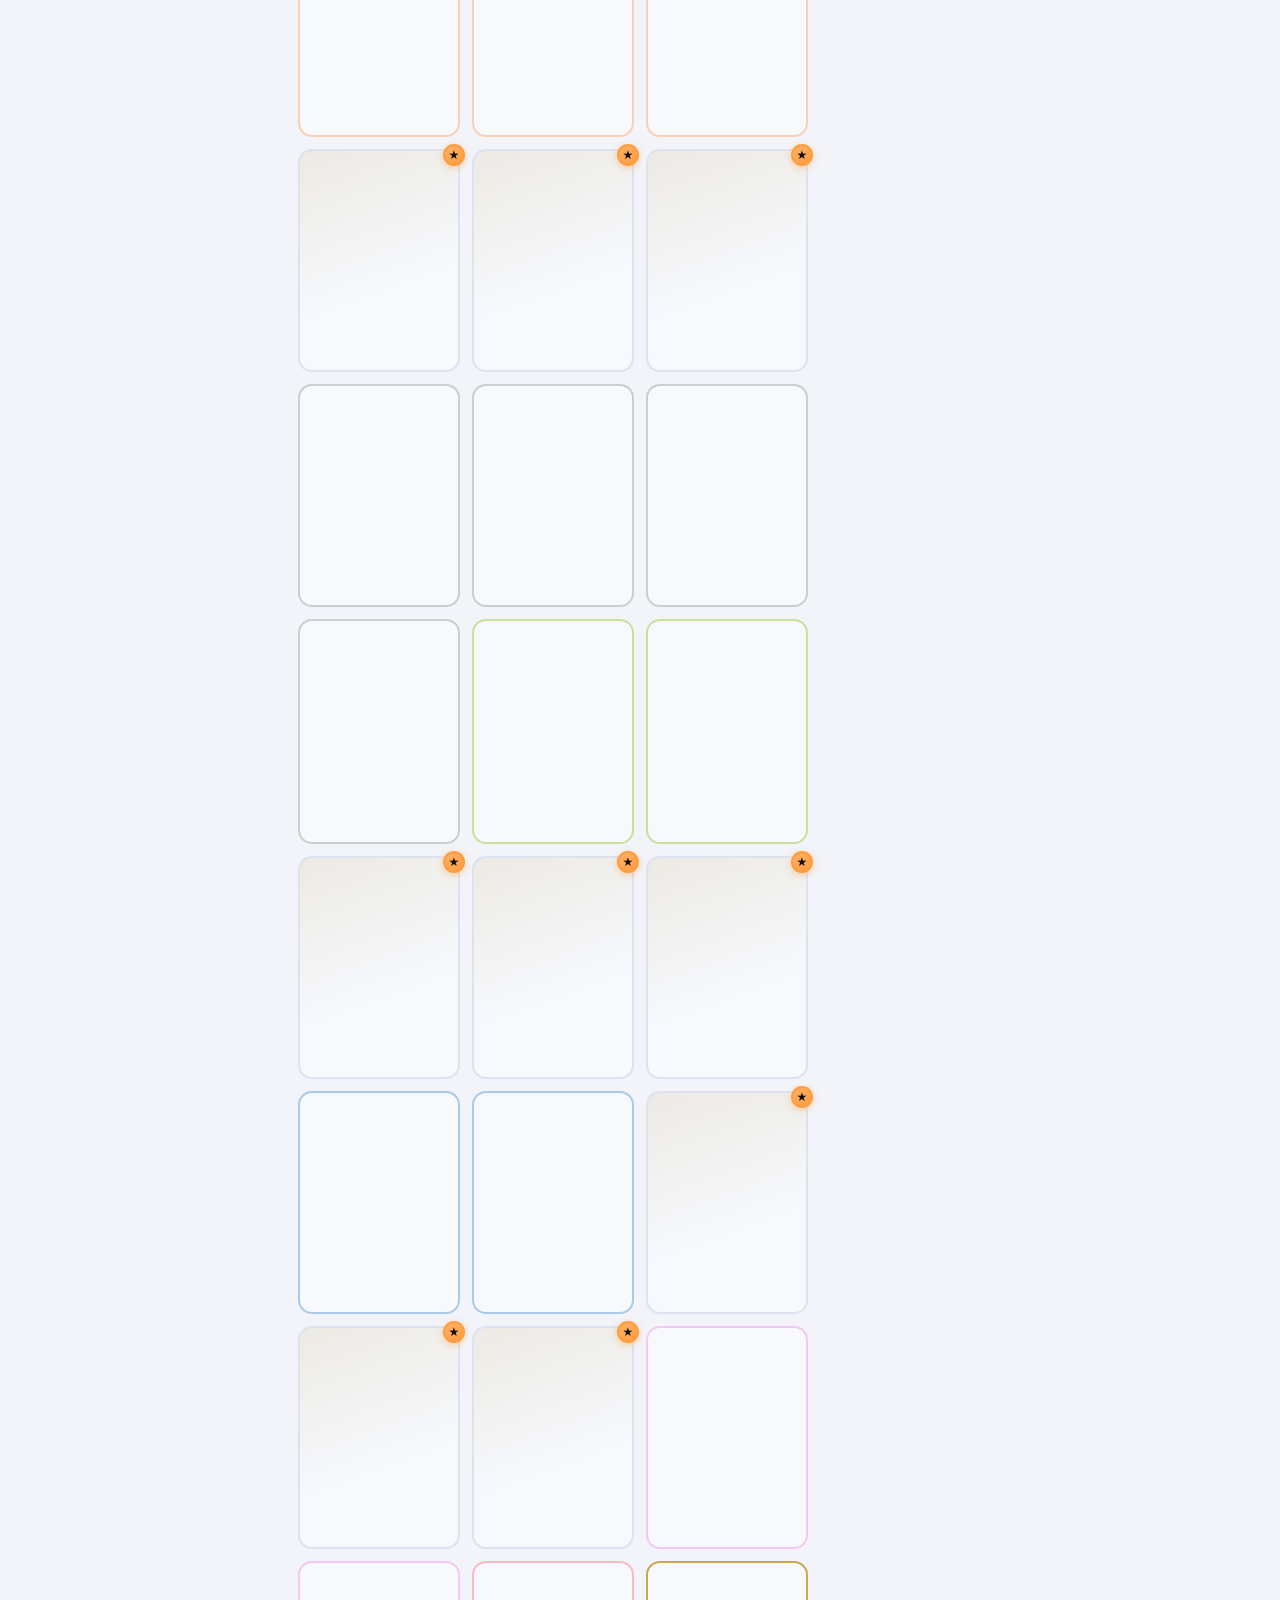
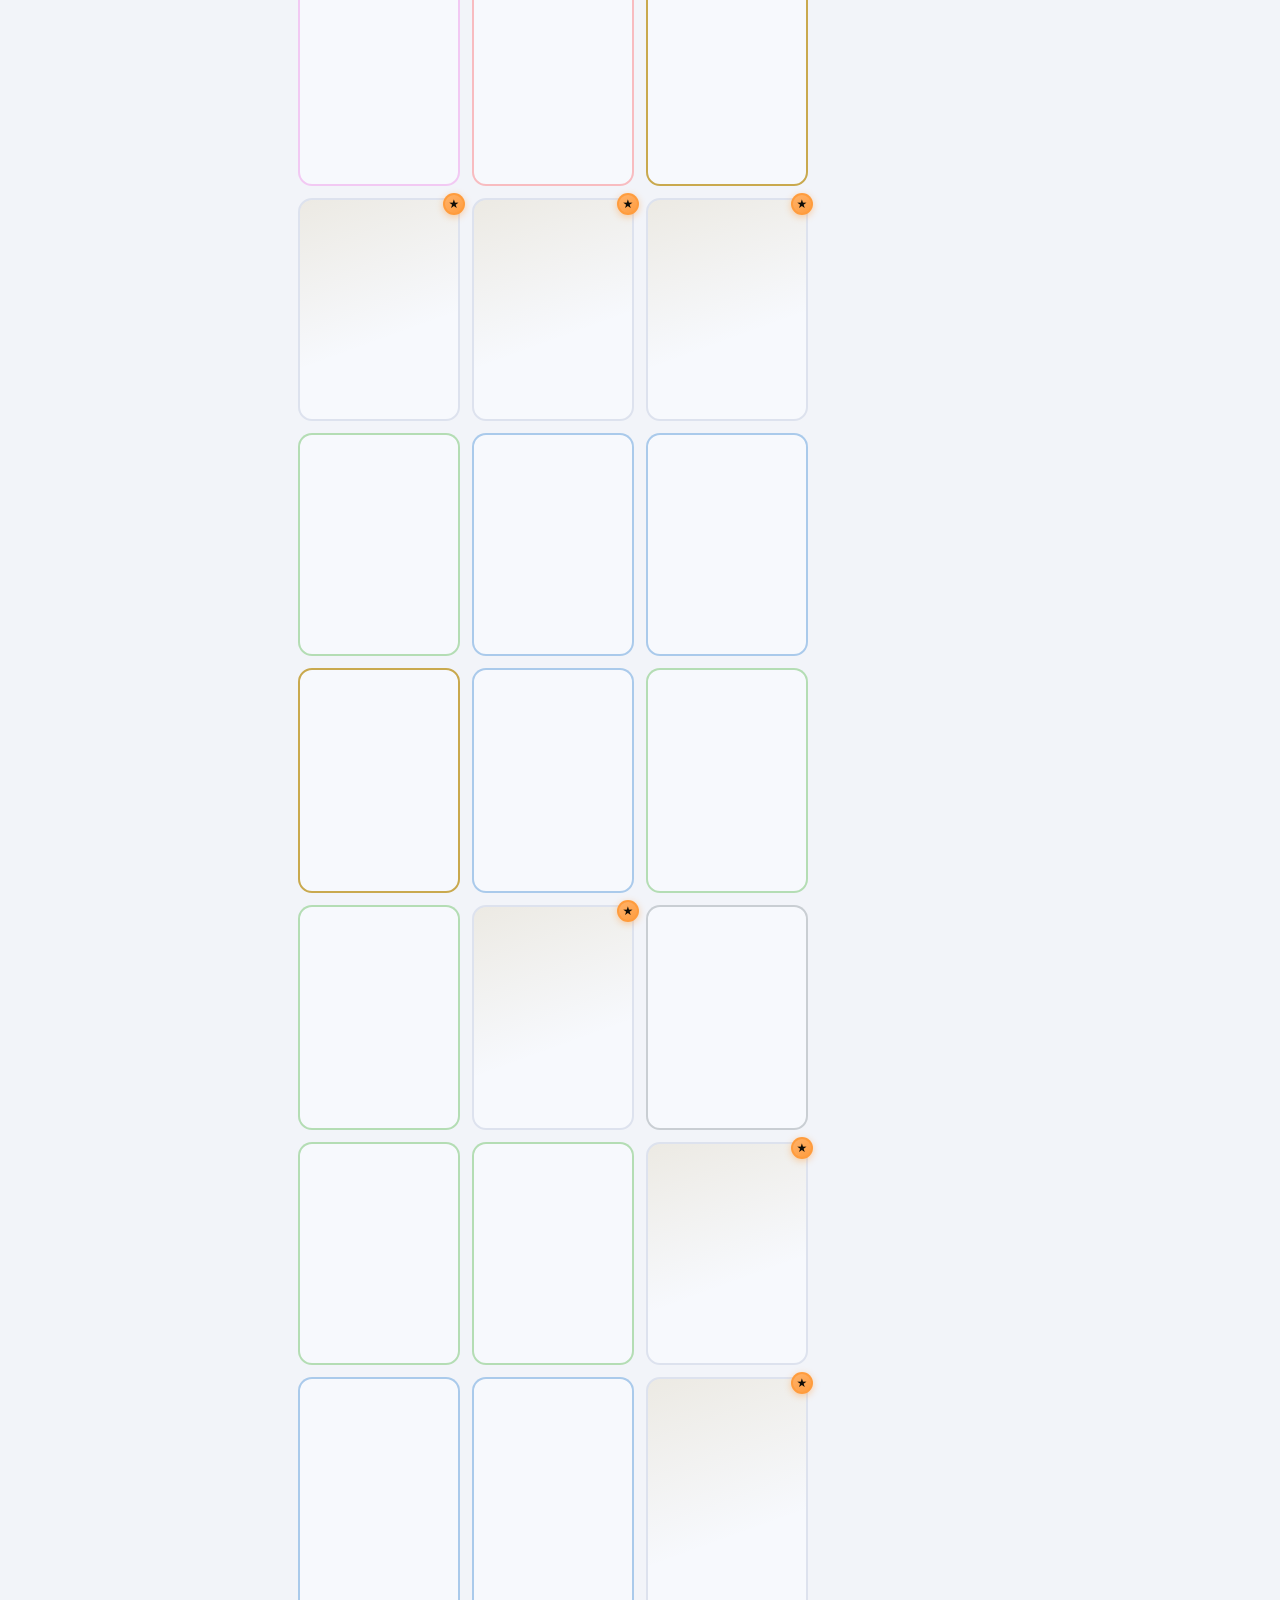
==== commit 11132391: "5.3 — les DLC comptent enfin LE TROU. build_availability.py deduit la disponibilite des POKEDEX REGI" ====
--- a/index.html
+++ b/index.html
@@ -99,6 +99,7 @@
 <link rel="modulepreload" href="assets/js/domain/journal.js">
 <link rel="modulepreload" href="assets/js/ui/livingdex.js">
 <link rel="modulepreload" href="assets/js/domain/livingdex.js">
+<link rel="modulepreload" href="assets/js/domain/dlc.js">
 <link rel="modulepreload" href="assets/js/ui/mur.js">
 <link rel="modulepreload" href="assets/js/domain/mur.js">
 <link rel="modulepreload" href="assets/js/ui/reste.js">
@@ -368,7 +369,7 @@
         </button>
         <button type="button" id="reste-btn" class="btn btn--ghost"
                 title="Quel jeu ressortir : ce qu'il te manque, jeu par jeu">
-          Ce qu'il me reste
+          Ce qu'il reste par jeu
         </button>
       </div>
     </section>
--- a/assets/css/components.css
+++ b/assets/css/components.css
@@ -191,7 +191,28 @@
 .sync__input:focus-visible { outline: 2px solid var(--accent); outline-offset: 1px; }
 
 /* -------------------------------- Onglets -------------------------------- */
-.tabs { display: flex; gap: 6px; border-bottom: 1px solid var(--border); }
+/* LA RANGÉE NE SE CASSE JAMAIS, À AUCUNE LARGEUR.
+
+   Elle n'était tenue qu'en dessous de 860 px, où les libellés courts prennent
+   le relais et où un `overflow-x` sert de filet. Entre les deux — une fenêtre
+   à demi réduite, un écran de portable, un zoom du navigateur — les libellés
+   longs restaient affichés dans des onglets qui, eux, avaient le droit de
+   rétrécir : « Pokédex Pokémon HOME » passait à la ligne, les onglets
+   grandissaient en hauteur, et le compteur de Quêtes venait se poser sur le
+   logo des Mises à jour. C'est le défaut signalé, capture à l'appui.
+
+   Trois règles, et le problème ne peut plus revenir : on ne passe pas à la
+   ligne, un onglet ne rétrécit pas sous son contenu, et ce qui dépasse se fait
+   défiler plutôt que se chevaucher. */
+.tabs {
+  display: flex;
+  gap: 6px;
+  flex-wrap: nowrap;
+  overflow-x: auto;
+  scrollbar-width: none;
+  border-bottom: 1px solid var(--border);
+}
+.tabs::-webkit-scrollbar { display: none; }
 
 /* LA RANGÉE D'ONGLETS EST LE SEUL TEXTE POSÉ À MÊME LE FOND DE PAGE.
    Tout le reste de l'interface vit sur un panneau opaque ; ces libellés-là,
@@ -222,6 +243,13 @@
   padding: 10px 4px 11px;
   margin-bottom: -1px;
   font-weight: 800; font-size: 14px;
+  /* UN ONGLET TIENT SUR UNE LIGNE, ET NE RÉTRÉCIT PAS SOUS SON CONTENU.
+     Sans ces deux règles, « Pokédex Pokémon HOME » se coupait en deux dès que
+     la place manquait : les onglets doublaient de hauteur, et le badge de
+     Quêtes venait se poser sur le logo des Mises à jour. Ce qui ne tient plus
+     se fait maintenant défiler — voir `.tabs`. */
+  white-space: nowrap;
+  flex: none;
 }
 .tab[aria-selected="true"] { color: var(--accent); border-bottom-color: var(--accent); }
 .tab__badge {
@@ -247,6 +275,19 @@
 
 /* Un seul des deux libellés s'affiche à la fois — voir la requête mobile. */
 .tab__court { display: none; }
+
+/* LES LIBELLÉS COURTS BIEN AVANT LE TÉLÉPHONE.
+   Ils n'arrivaient qu'à 860 px, et c'était trop tard : « Pokédex Pokémon HOME »
+   et son voisin demandent 853 px à eux quatre, or la colonne de contenu n'en
+   offre que 613 sur un écran de 950 — la barre débordait, et il fallait la
+   faire défiler pour atteindre « Mises à jour ». Mesuré, pas estimé.
+
+   1180 px est la borne à laquelle `.dex` passe déjà en une colonne : la mise en
+   page change là de toute façon, autant n'avoir qu'un seuil à retenir. */
+@media (max-width: 1180px) {
+  .tab__long { display: none; }
+  .tab__court { display: inline; }
+}
 
 /* ----------------------------- Barre d'outils ---------------------------- */
 .toolbar { display: flex; gap: var(--sp-3); flex-wrap: wrap; align-items: center; }
@@ -2831,8 +2872,24 @@
 .games__ident {
   display: flex;
   align-items: center;
-  gap: 2px;
+  /* 8 px et non 2 : l'emblème et le nom se touchaient presque. */
+  gap: var(--sp-2);
   min-width: 0;
+}
+/* Le nom prend la place qui reste, ce qui repousse les logos de DLC au bout de
+   la cellule et laisse les vingt-trois noms commencer au même endroit. */
+.games__titre { min-width: 0; flex: 1 1 auto; }
+.games__dlc {
+  display: flex;
+  align-items: center;
+  gap: 4px;
+  flex: 0 0 auto;
+  /* La ceinture et les bretelles : `flex: 1` sur le titre suffit tant qu'il
+     remplit la ligne, `margin-left: auto` tient aussi quand le nom est court. */
+  margin-left: auto;
+  /* Il ne colle ni au nom à sa gauche, ni à la colonne « Présence » à sa
+     droite : c'est cet écart qui manquait. */
+  padding-left: var(--sp-2);
 }
 
 /* Le logo d'un jeu. Carré, contenu dans sa boîte, et jamais déformé : les
@@ -2840,6 +2897,61 @@
 .sym-jeu--logo {
   object-fit: contain;
   border-radius: 3px;
+}
+
+/* Le logo d'un contenu téléchargeable, glissé entre l'emblème du jeu et son
+   nom. Deux pixels de moins que l'emblème (18 contre 20) : il doit se lire
+   comme une PRÉCISION apportée au jeu, pas comme un second jeu.
+
+   Une plaque claire derrière, et ce n'est pas décoratif. Les quatre fichiers
+   sont détourés sur du transparent et ont été dessinés pour un fond CLAIR ;
+   posés à même le fond, ils s'effondraient sur les trente-quatre thèmes sombres
+   du site. La plaque leur rend ce fond, sans rien changer aux fichiers.
+
+   Leur encre, elle, n'est pas d'une seule sorte — mesuré, luminance moyenne sur
+   les pixels opaques : la Toundra est bien sombre (80), l'Île moyenne (146),
+   mais la Zone Zéro est claire (202) et Méga-Dimension est un logotype
+   multicolore à liseré blanc (189) qui n'a pas un seul pixel vraiment noir. Un
+   commentaire antérieur les disait tous « écrits en presque-noir » : c'était
+   faux pour la moitié d'entre eux, et le prochain qui ajouterait un cinquième
+   DLC s'y serait fié. La plaque leur sert à tous, mais pas pour la même raison :
+   elle porte les sombres, et elle rend au blanc de Méga-Dimension le contraste
+   que le thème lui prenait.
+
+   Elle est BLANCHE et non `var(--bg-inset)` : une variable de thème aurait
+   suivi le thème, c'est-à-dire serait redevenue sombre là où le problème se
+   pose. C'est l'un des rares endroits du site où une couleur fixe est le bon
+   choix — elle ne peint pas une surface de l'interface, elle sert de papier à
+   quatre images dont on ne maîtrise pas l'encre. Sur les quatre thèmes clairs
+   elle se confond avec le fond, et ne fait donc rien de visible. */
+.sym-dlc {
+  flex: 0 0 auto;
+  object-fit: contain;
+  /* LA HAUTEUR EST FIXE, LA LARGEUR SUIT — et ce n'est pas un détail de goût.
+     Les quatre vignettes n'ont pas la même forme : la Toundra et l'Île sont
+     presque carrées (rapports 1,07 et 0,89), mais « MEGA-DIMENSION » est un
+     logotype d'une seule ligne, quatre fois et demie plus large que haut, et le
+     cartouche de la Zone Zéro deux fois. Enfermés dans un carré de 17 px, ces
+     deux-là ne faisaient plus que 3,8 et 7,9 px de haut — illisibles, alors
+     qu'ils portent la seule information de la ligne.
+     Le plafond de largeur existe pour que le plus large ne repousse pas le nom
+     du jeu : au-delà, `object-fit: contain` reprend la main. */
+  height: 18px;
+  width: auto;
+  max-width: 46px;
+  padding: 1px;
+  border-radius: 4px;
+  background: rgba(255, 255, 255, .9);
+  /* Le contour reprend celui des lignes du tableau : la plaque s'y pose sans
+     y flotter. */
+  box-shadow: 0 0 0 1px var(--border);
+  margin-left: 3px;
+  /* Le `alt` de cette image est une PHRASE — « Nécessite le DLC : … » —, parce
+     qu'elle porte une information que rien n'écrit à côté d'elle. Un fichier
+     manquant l'afficherait donc en toutes lettres, et comme la pastille ne se
+     rétrécit pas, la phrase pousserait le nom du jeu hors de sa colonne. Elle
+     reste dans ses dix-sept pixels ; le lecteur d'écran, lui, la lit entière. */
+  overflow: hidden;
 }
 
 /* Le logo du jeu dans le bandeau de la quête : grand, et poussé à droite.
@@ -6392,6 +6504,20 @@
 .livingdex { display: flex; flex-direction: column; gap: var(--sp-4); }
 .livingdex[hidden] { display: none; }
 
+/* LA BANDE DE GÉNÉRATION, REPRISE DE LA GRILLE, MAIS PAS SA MARGE.
+
+   `.gen-sep` porte une marge basse NÉGATIVE — `calc(-1 * var(--sp-1))` — qui a
+   tout son sens dans la grille : le bandeau y remonte sur la rangée de
+   vignettes qui le suit, et l'espace entre lui et elle vient du `gap` de la
+   grille. Ici la liste est une colonne flex : la marge négative tirait donc la
+   première lignée SOUS la pastille, et « GÉNÉRATION I — KANTO » se posait sur
+   « Bulbizarre ». C'est le chevauchement signalé.
+
+   On rend donc la marge à zéro et on laisse le `gap` de `.livingdex` faire
+   l'espacement, comme pour tout le reste de la colonne. Le `grid-column` de la
+   règle d'origine, lui, est simplement inerte hors d'une grille. */
+.livingdex .gen-sep { margin: 0; }
+
 .boite {
   padding: var(--sp-3);
   border: 1px solid var(--border);
@@ -6738,3 +6864,86 @@
   .reste__espece-nom { display: none; }
   .reste__espece { padding: 3px; }
 }
+
+/* ============ La ligne d'en-tête des boîtes : repère + réglage ============ */
+
+/* DEUX BULLES SUR UNE MÊME LIGNE, et non une barre au-dessus d'une pastille.
+   À gauche « GÉNÉRATION I — KANTO », qui dit où l'on est ; à droite la case qui
+   masque les Gigamax, qui dit comment c'est rangé. Elles se ressemblent parce
+   qu'elles sont de même nature — deux étiquettes posées sur la liste — et elles
+   restent séparées parce qu'elles ne répondent pas à la même question.
+
+   La rangée est COLLANTE, pas la pastille qui est dedans : `.gen-sep` colle
+   déjà toute seule, mais une fois placée dans une ligne flex c'est la ligne qui
+   doit prendre le relais, sinon la pastille glisserait hors de sa rangée. */
+.ldx-rang {
+  position: sticky;
+  top: 0;
+  z-index: 6;
+  display: flex;
+  align-items: center;
+  justify-content: space-between;
+  gap: var(--sp-2);
+}
+/* Dans la rangée, la pastille de génération ne colle plus pour son compte. */
+.ldx-rang .gen-sep { position: static; }
+
+.ldx-bulle {
+  display: inline-flex;
+  align-items: center;
+  gap: 8px;
+  cursor: pointer;
+  /* Même silhouette que `.gen-sep` : pilule, fond opaque, filet, petites
+     capitales. Un réglage qui ressemblerait à un bouton d'action aurait invité
+     à le presser une fois puis à l'oublier. */
+  padding: 5px 12px 5px 10px;
+  border-radius: var(--r-pill);
+  background: var(--bg-raised);
+  border: 1px solid var(--border-strong);
+  color: var(--text-muted);
+  font-size: 11.5px;
+  font-weight: 800;
+  letter-spacing: 0.04em;
+  text-transform: uppercase;
+  white-space: nowrap;
+}
+.ldx-bulle:hover { color: var(--text); border-color: var(--accent); }
+/* `margin: 0` n est pas cosmetique : une case a cocher porte une marge native
+   de 3 px que le navigateur ajoute a la hauteur de la bulle. Sans elle, la
+   ligne faisait 32 px la ou la bande de la grille en fait 28, et le contenu
+   des boites demarrait quatre pixels trop bas. */
+.ldx-bulle input { accent-color: var(--accent); width: 14px; height: 14px; margin: 0; cursor: pointer; flex: none; }
+
+/* LE CONTENU COMMENCE AUSSI HAUT QUE LES TUILES DE LA GRILLE — 44 px sous le
+   sommet de la colonne, mesuré des deux côtés.
+
+   Les trois vues doivent démarrer à la même hauteur : on bascule de l'une à
+   l'autre d'un clic, et un contenu qui saute de trente pixels au passage se
+   remarque tout de suite. La grille y arrive avec 8 + 28 + 8 ; ici la ligne
+   d'en-tête fait la même hauteur, et c'est le `gap` de `.livingdex` qui fournit
+   l'espace en dessous — 16 px en boîtes, où il suffit.
+
+   La vue par FAMILLES resserre ce `gap` à 4 px pour coller ses lignées entre
+   elles : la ligne d'en-tête y reprend donc les 12 px manquants à son compte,
+   sans quoi la première lignée montait douze pixels trop haut. */
+.livingdex .ldx-rang { margin: 0; }
+.livingdex[data-ordre="famille"] .ldx-rang { margin-bottom: var(--sp-3); }
+
+/* La pastille N'A PAS de marge à l'intérieur de la ligne : elle en avait une,
+   héritée de la règle ci-dessus, et la ligne passait de 28 à 48 px de haut —
+   une marge verticale, dans un conteneur flex, grandit la rangée au lieu de
+   s'effacer. C'est ce qui poussait les boîtes trop bas. */
+.ldx-rang .gen-sep { margin: 0; }
+
+/* Les bandes SUIVANTES, elles, séparent deux générations : elles méritent une
+   respiration au-dessus que la première n'a aucune raison d'avoir. */
+.livingdex > .gen-sep { margin: var(--sp-3) 0 0; }
+.livingdex[data-ordre="famille"] > .gen-sep { margin: var(--sp-3) 0 var(--sp-3); }
+
+@media (max-width: 860px) {
+  /* Sur téléphone les deux bulles ne tiennent plus côte à côte : la case passe
+     dessous, toujours à droite. Les écraser sur une ligne aurait coupé l'un des
+     deux libellés. */
+  .ldx-rang { flex-wrap: wrap; justify-content: flex-end; }
+  .ldx-bulle { font-size: 11px; }
+}
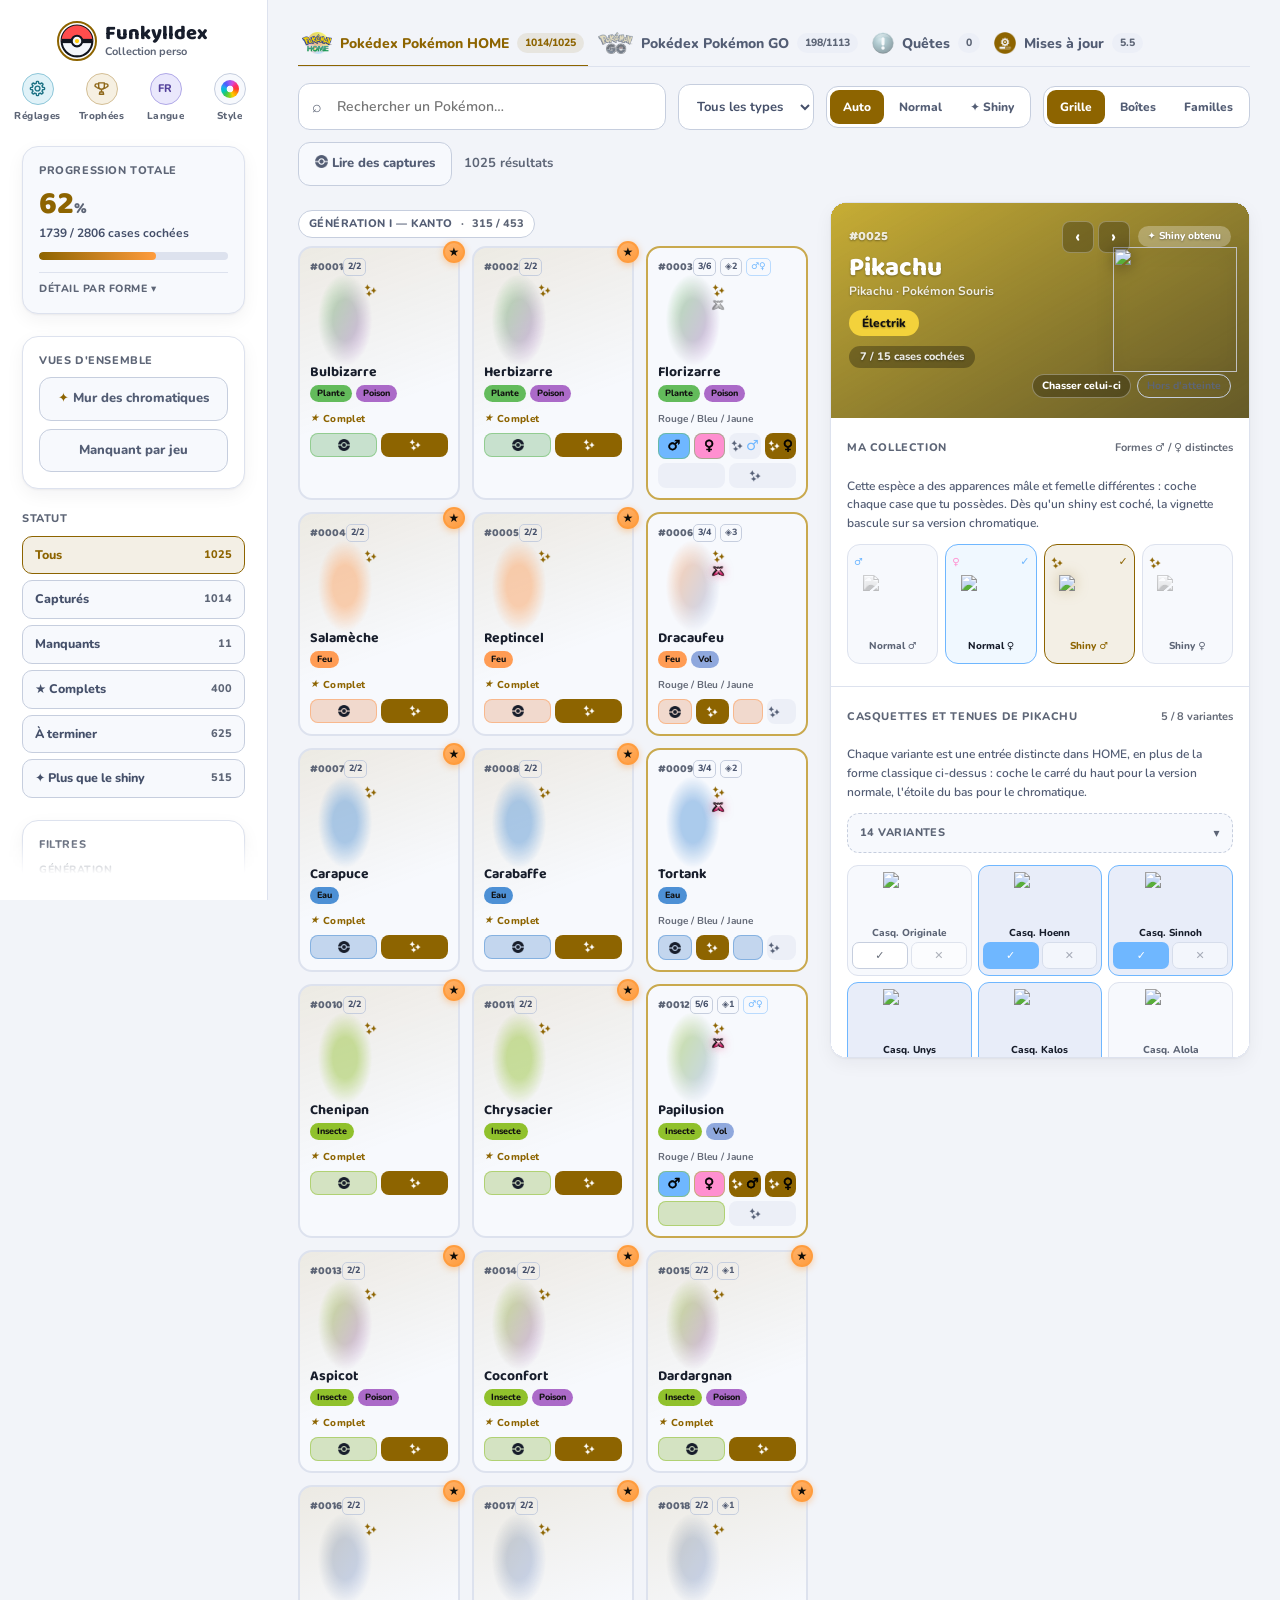
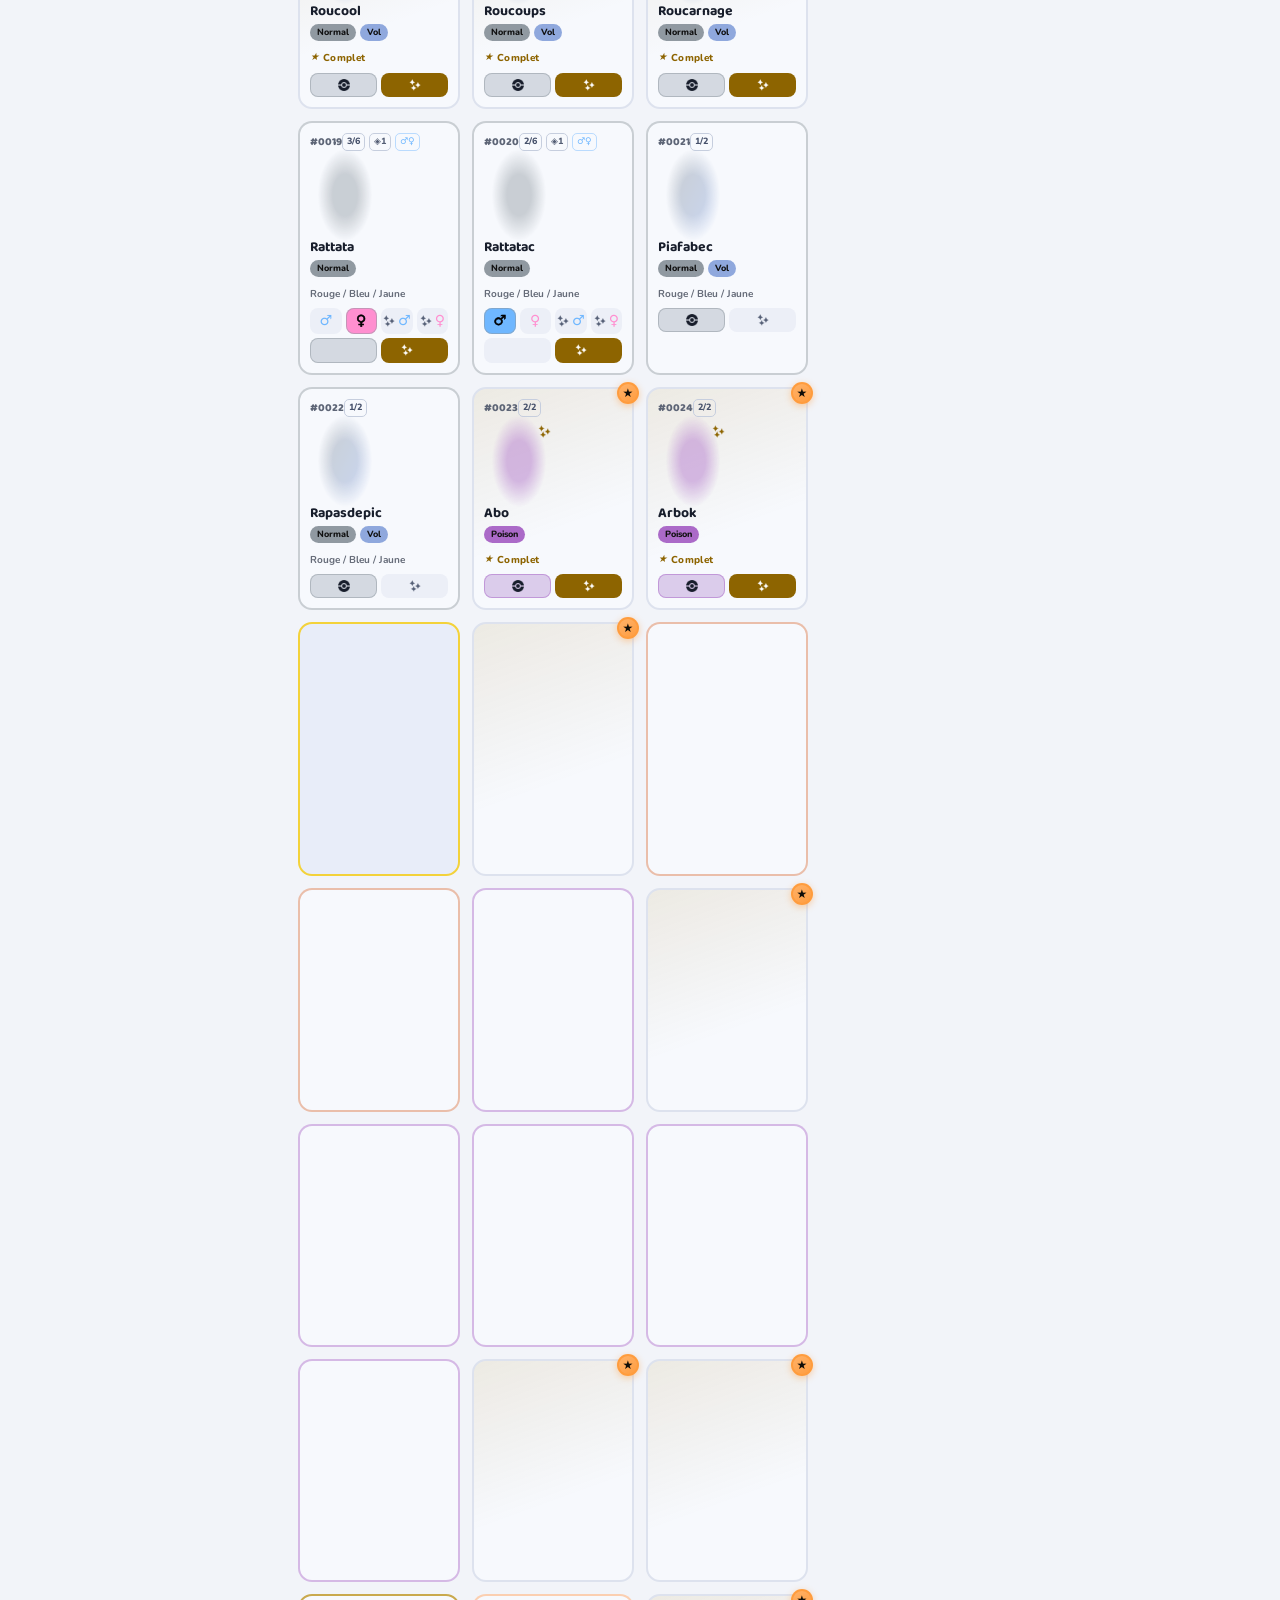
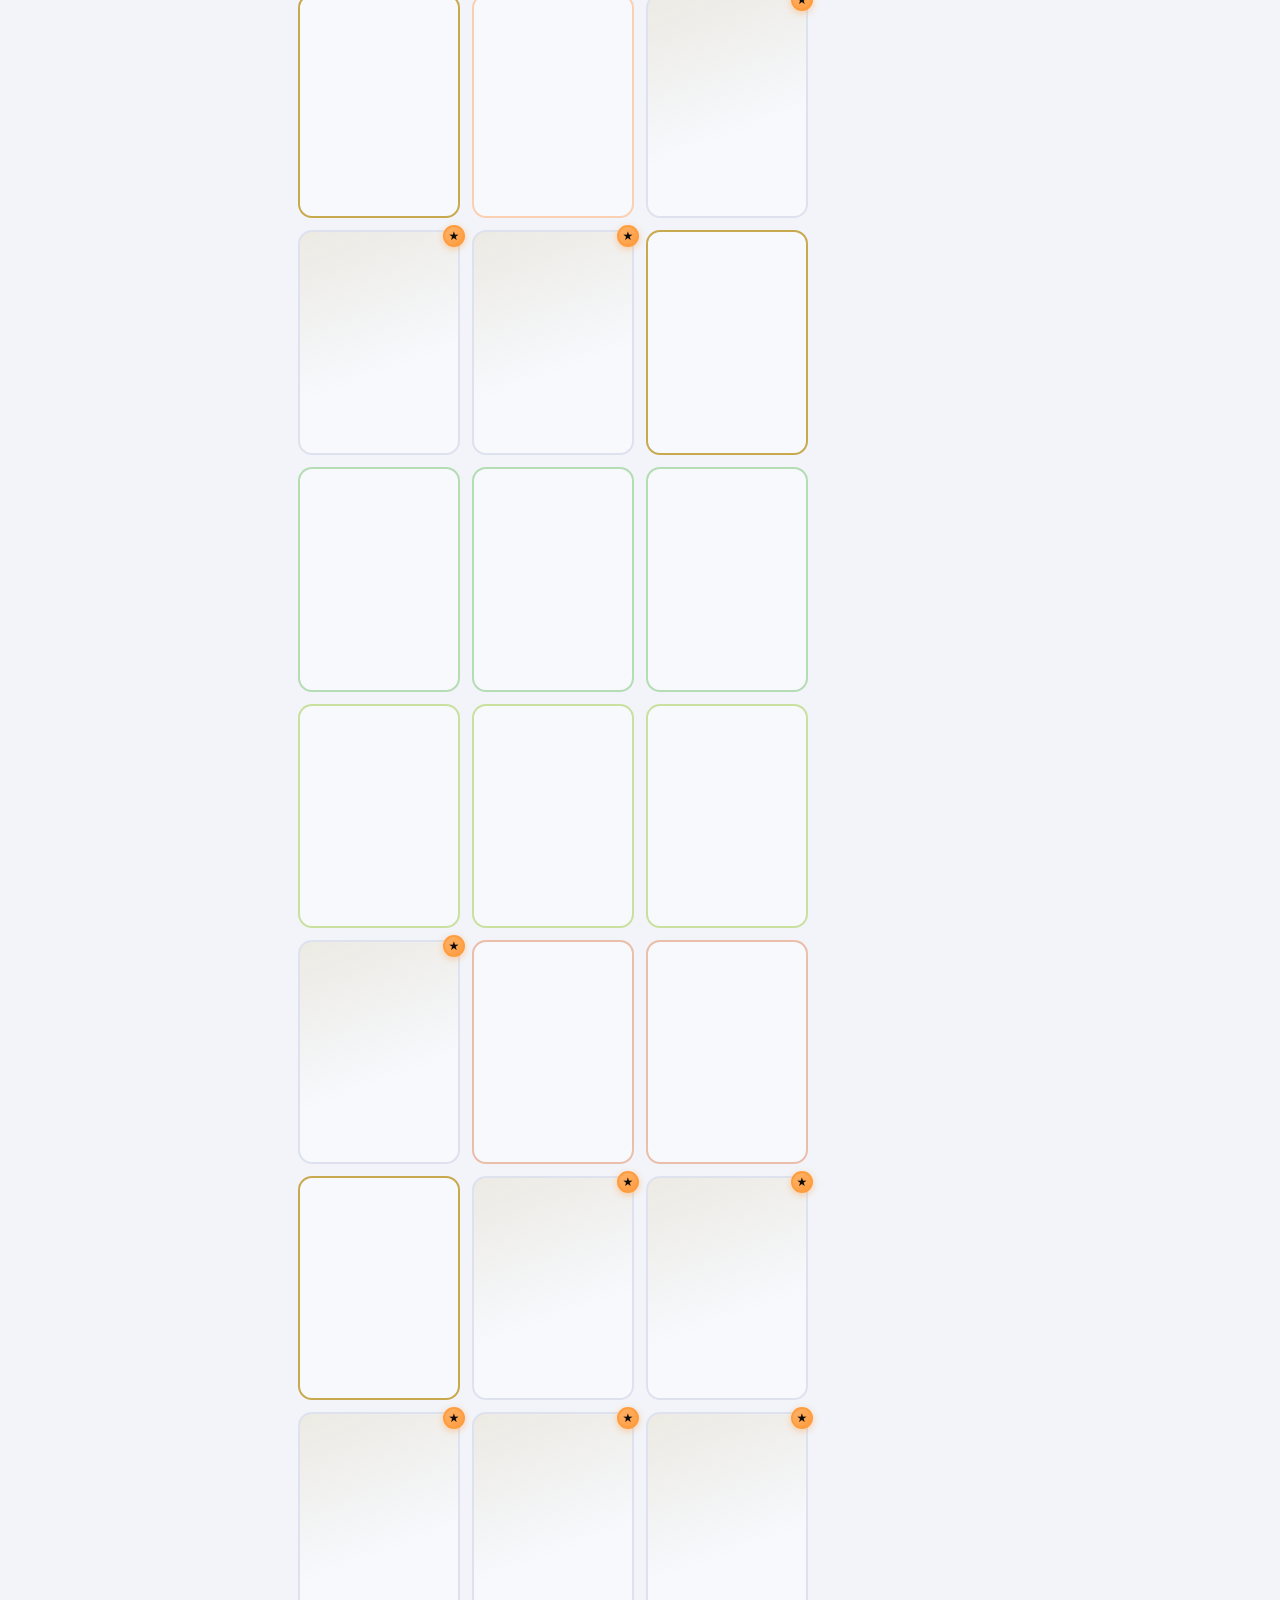
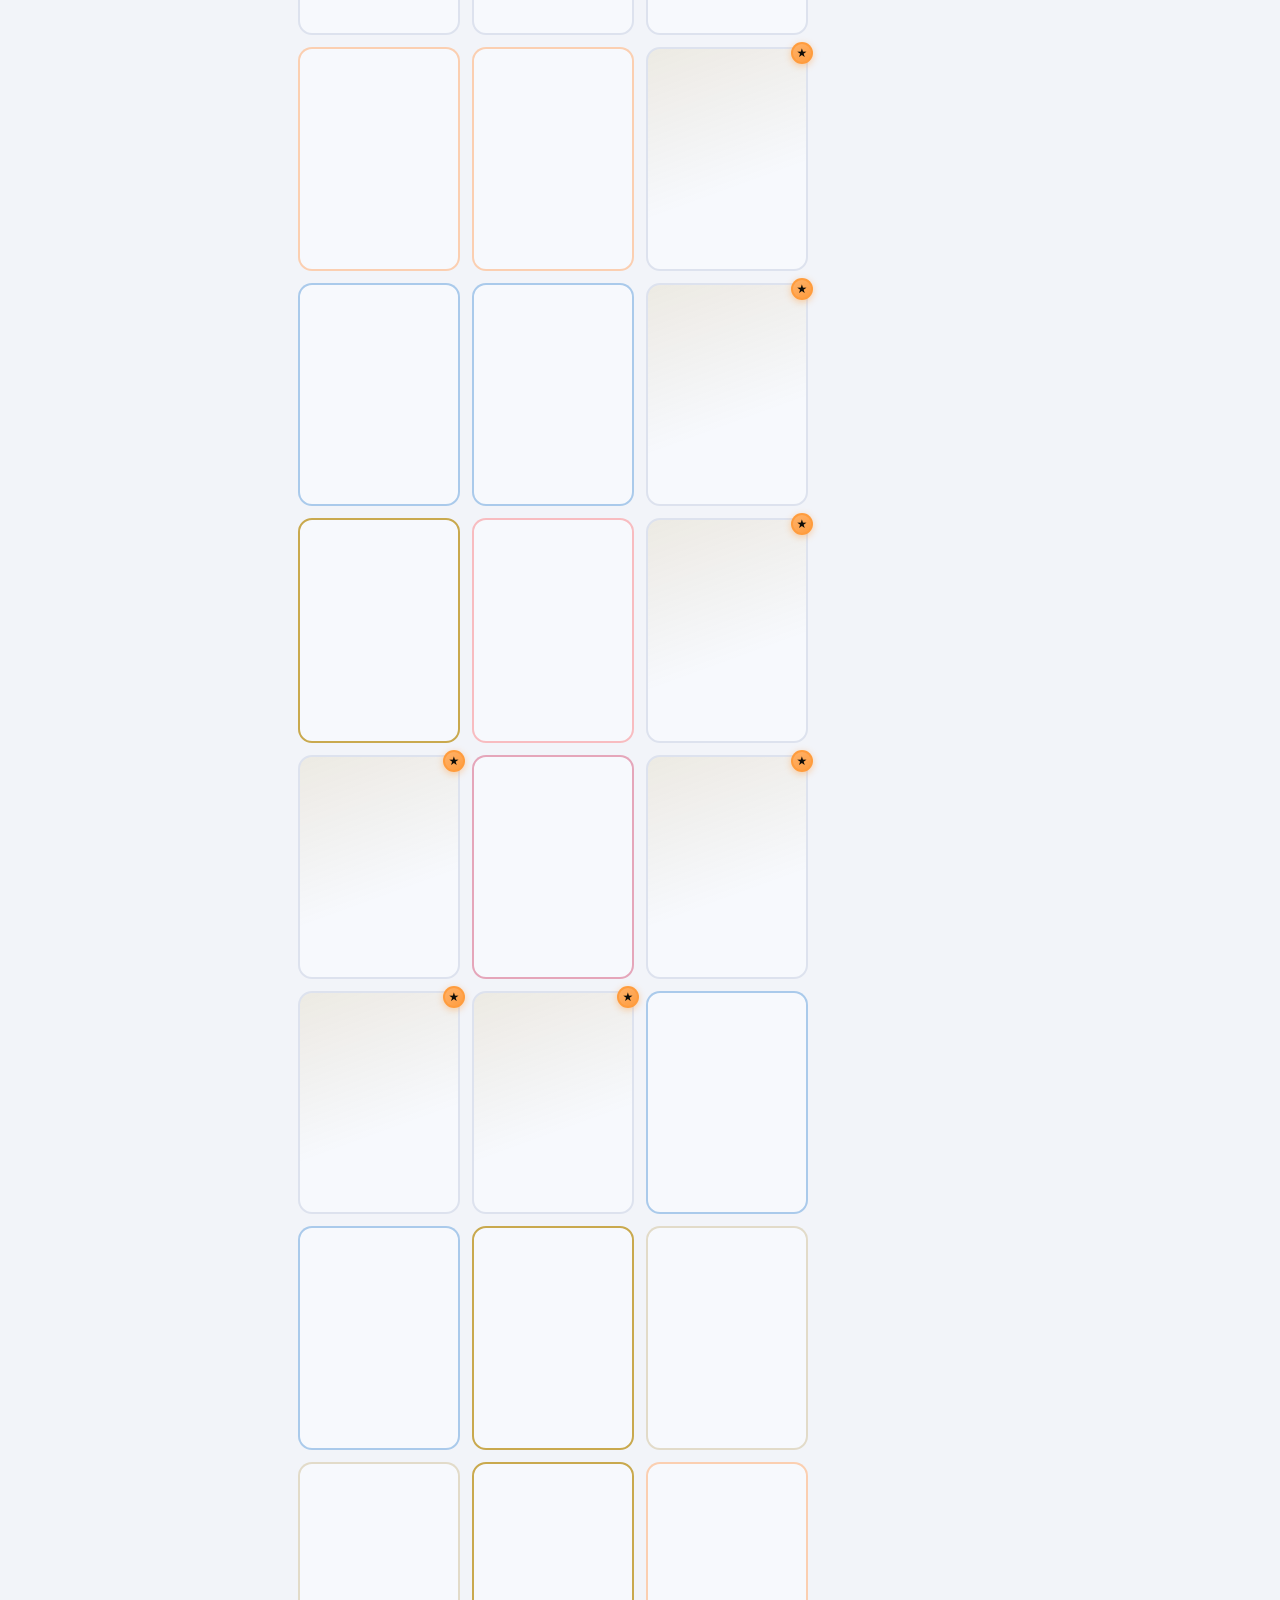
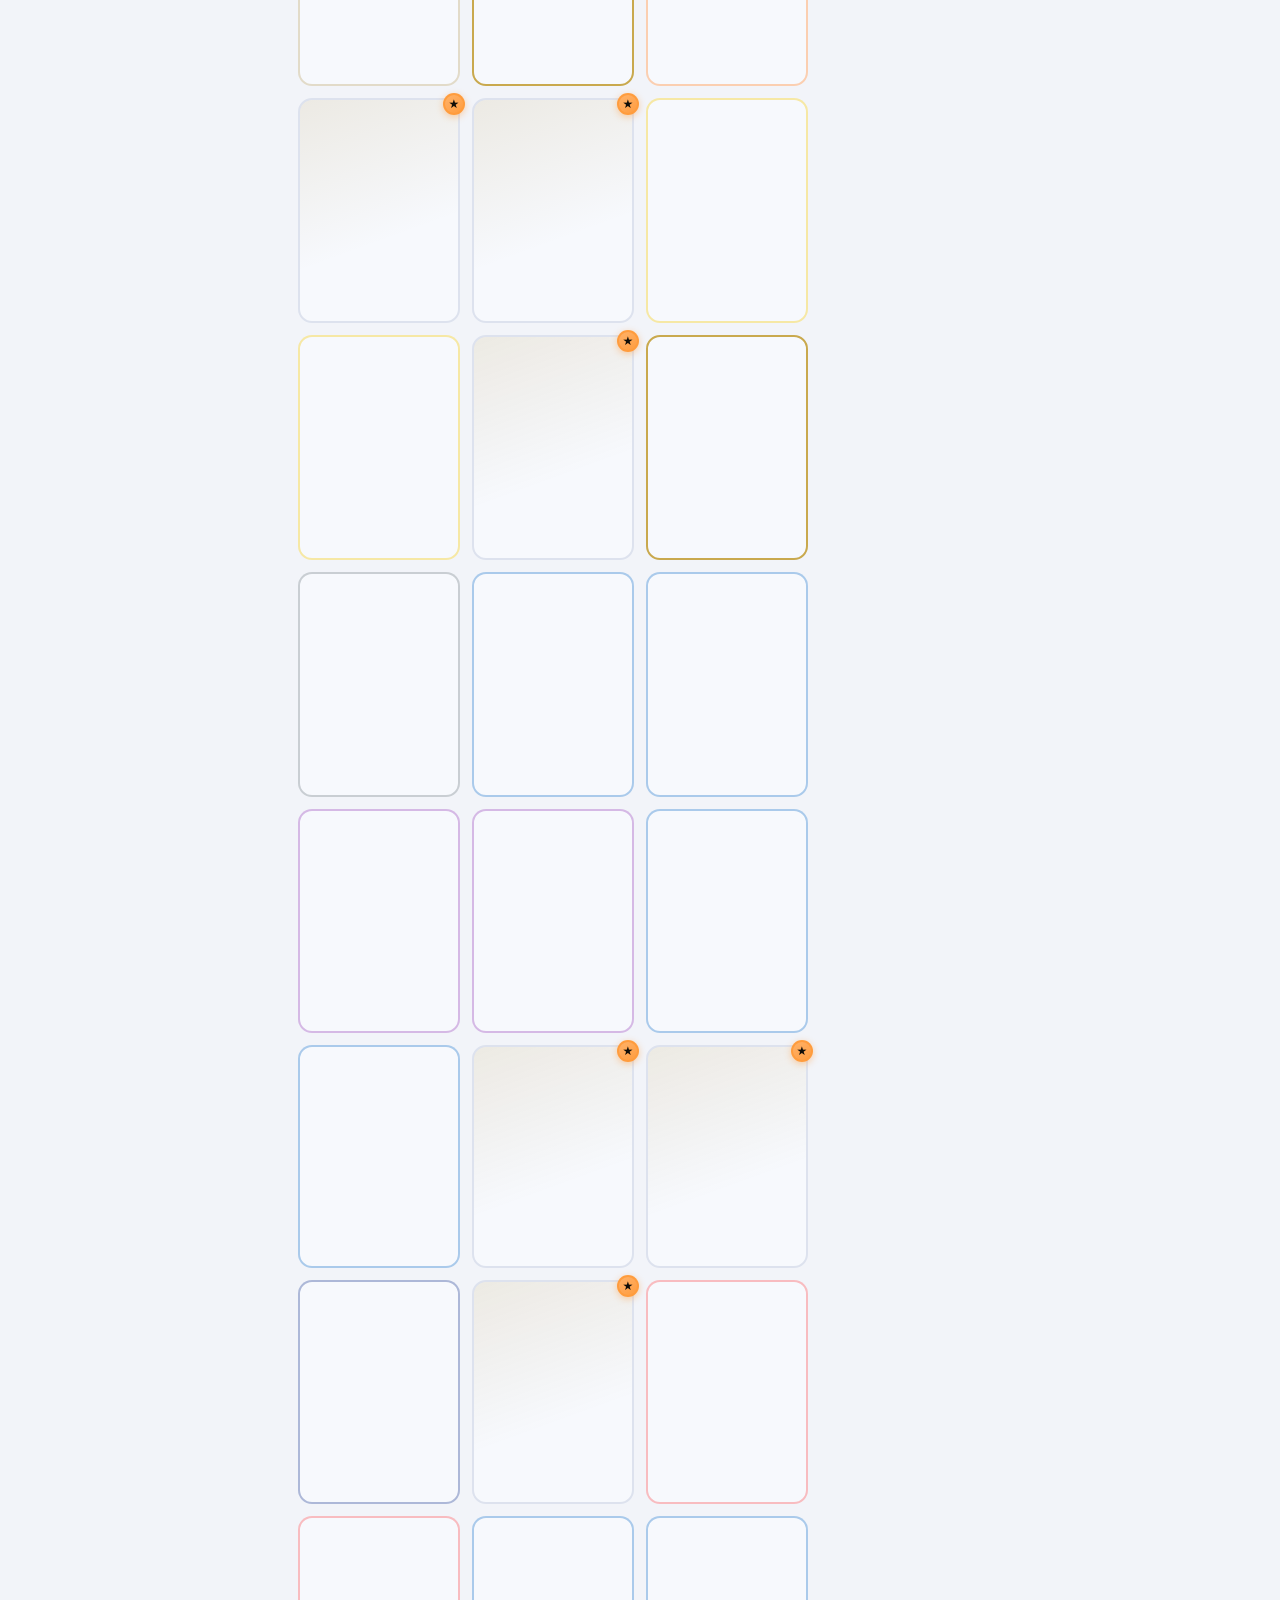
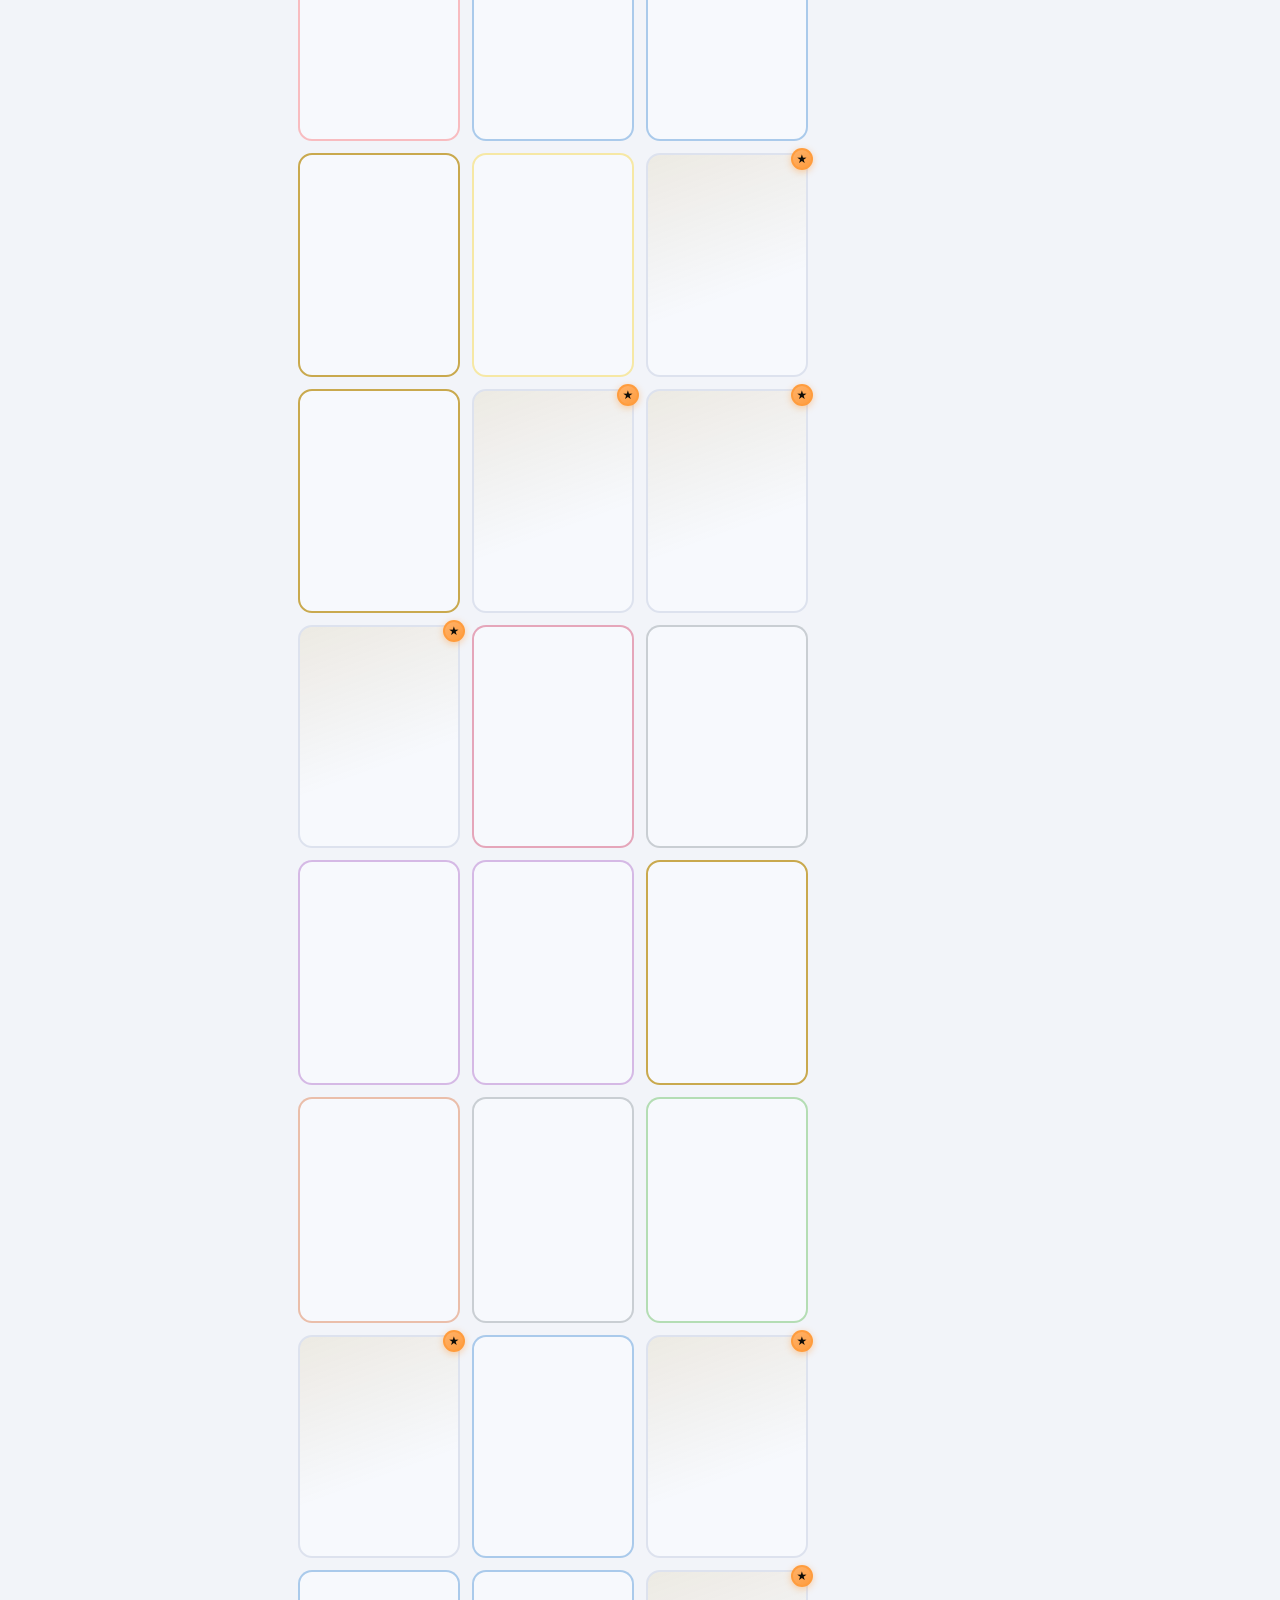
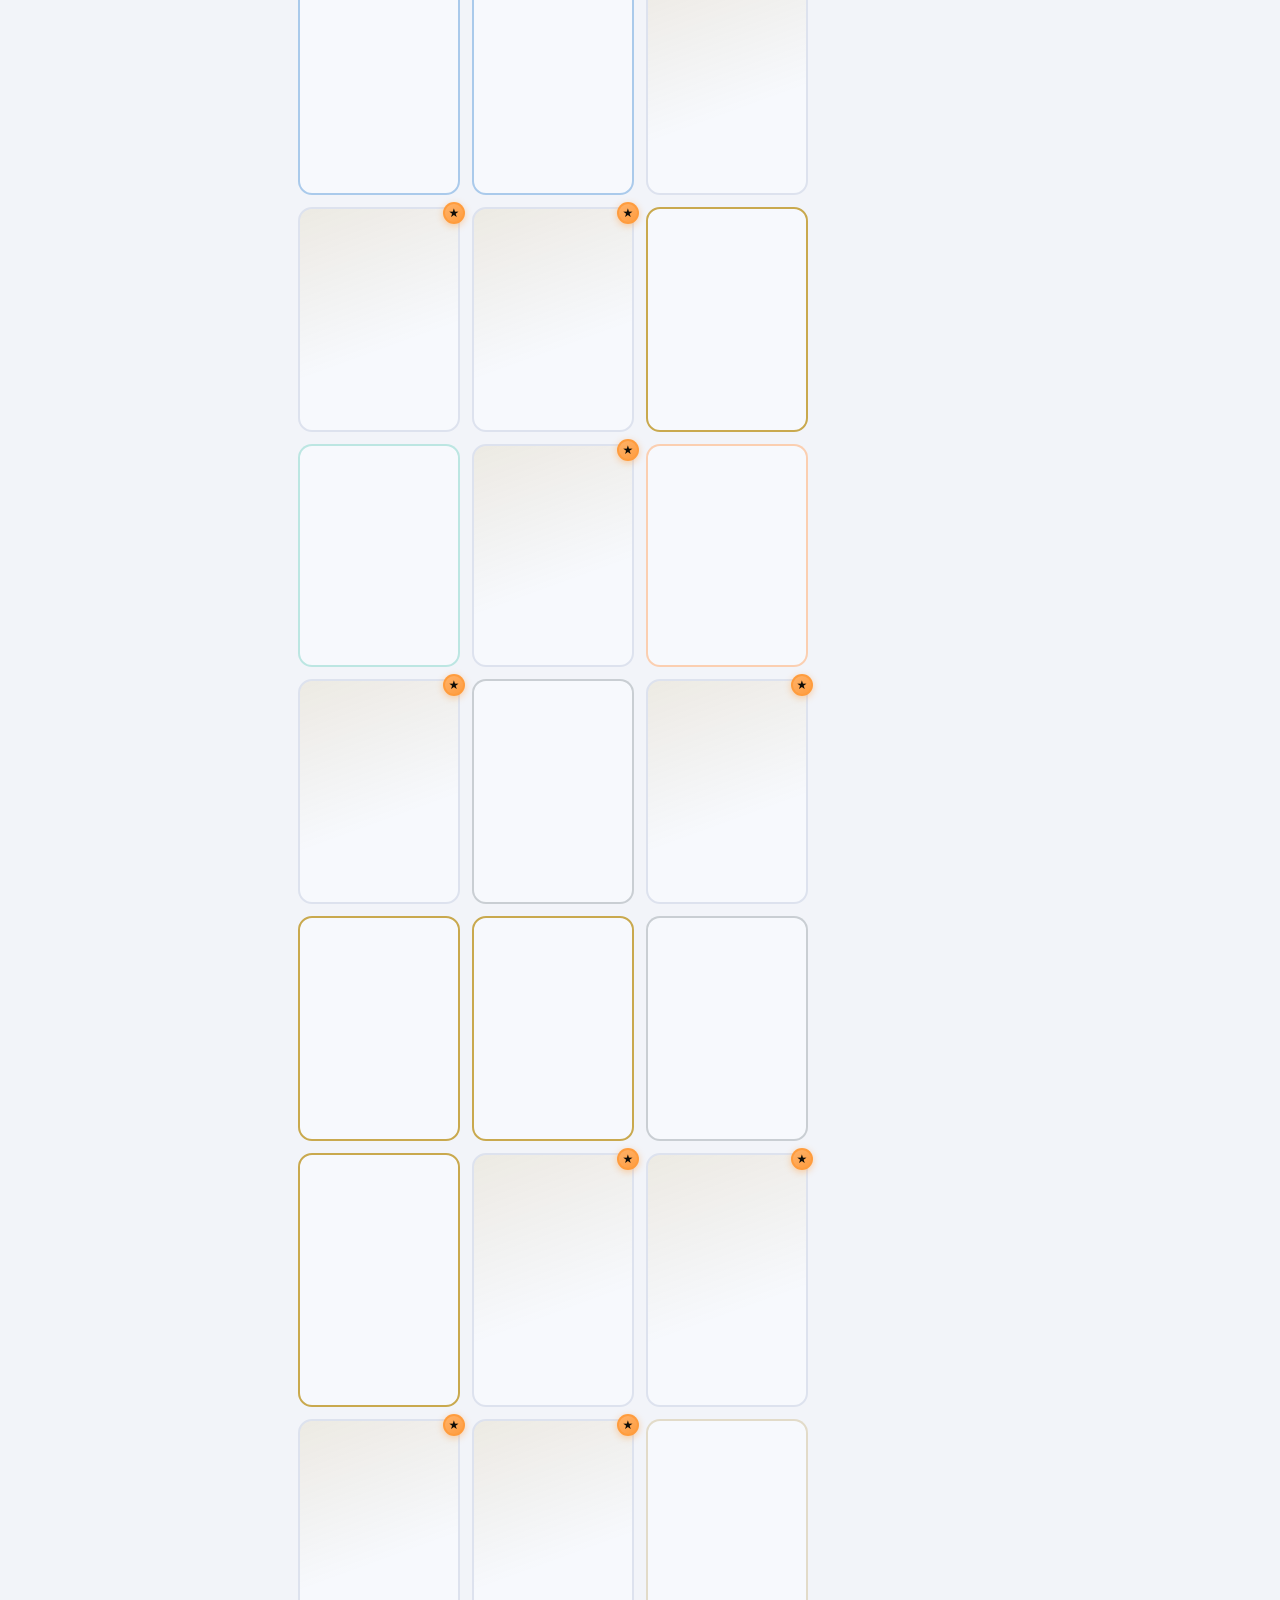
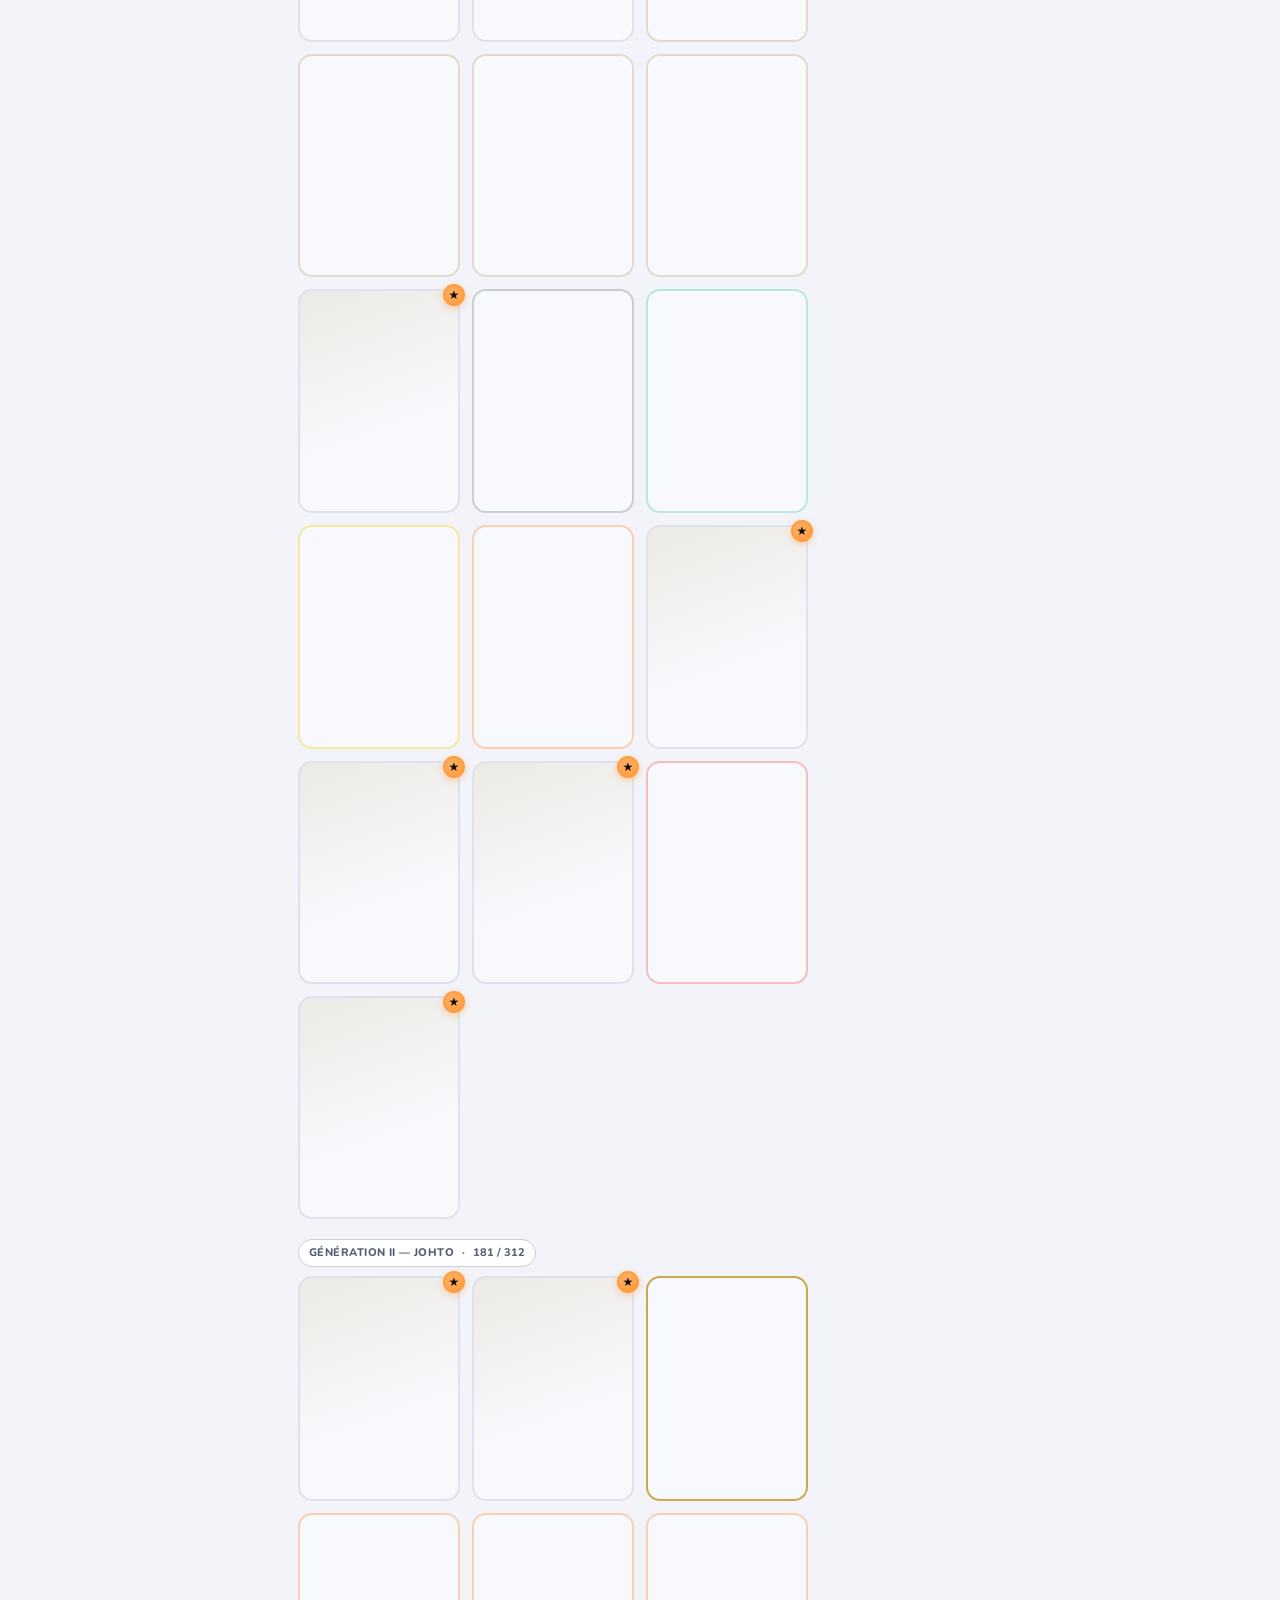
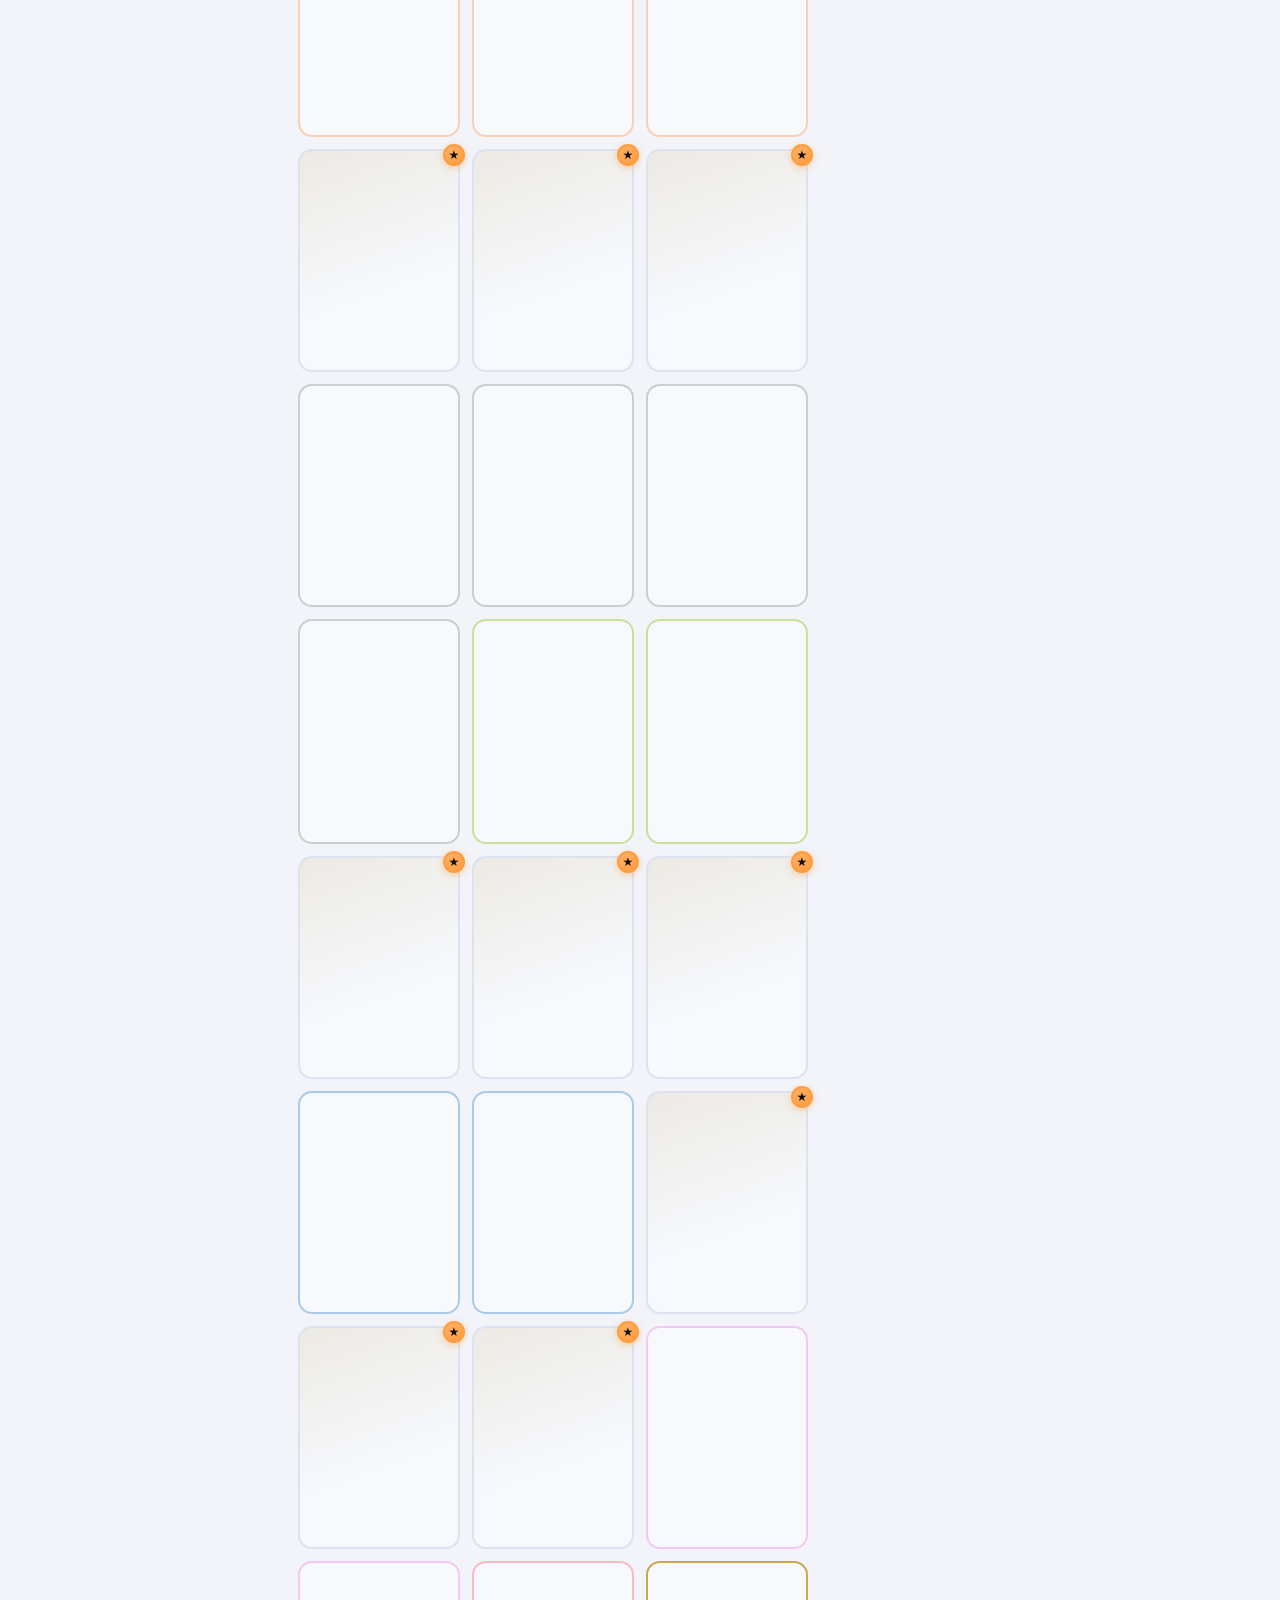
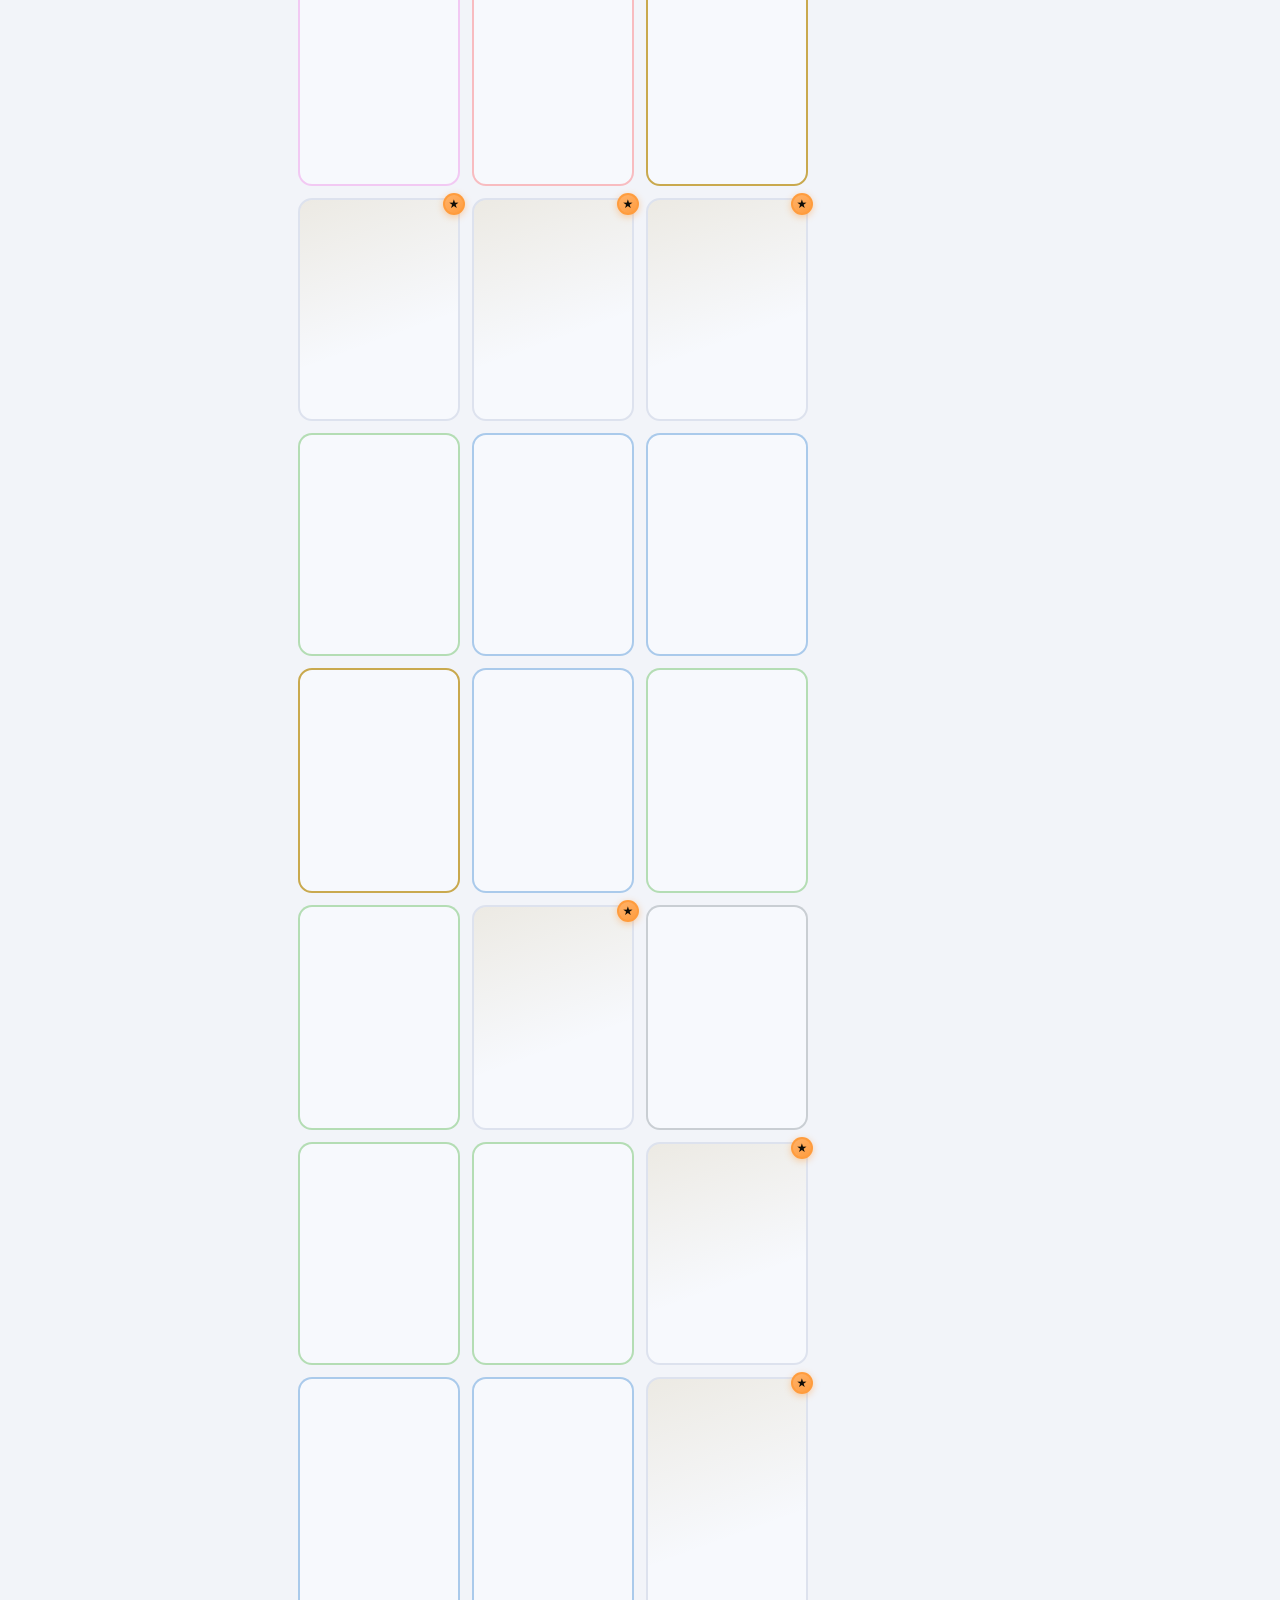
==== commit adfbcfe4: "5.5 — ce qui manque, case par case « Manquant par jeu » remplace « Ce qu'il reste par jeu ». Il comp" ====
--- a/index.html
+++ b/index.html
@@ -247,6 +247,33 @@
       <button type="button" id="courbe-btn" class="progress-card__courbe" hidden>Voir la courbe</button>
     </section>
 
+    <!-- ══════════════════════ Les deux vues d'ensemble ══════════════════════
+         Elles étaient rangées dans « Sauvegarde et synchronisation », et le
+         commentaire qui les y accompagnait disait déjà pourquoi c'était une
+         erreur : « on ne va pas chercher un plaisir dans un menu de
+         sauvegarde ». Il plaidait pour les séparer d'« Exporter / Importer »,
+         mais les laissait dans le même repli — donc repliées, donc invisibles,
+         donc jamais ouvertes. Exporter et Réinitialiser sont des gestes de
+         gestion, qu'on fait deux fois par an ; ces deux-là se REGARDENT, et
+         elles répondent à la question qu'on se pose en ouvrant le site.
+
+         Leur place est ici, sous la progression : le pourcentage dit COMBIEN il
+         reste, le mur dit ce qui est déjà fait, « Manquant par jeu » dit OÙ
+         aller le chercher. Les trois se lisent d'affilée, sans rien déplier. -->
+    <section class="panel vitrine" aria-label="Vues d'ensemble">
+      <h2 class="panel__label">Vues d'ensemble</h2>
+      <div class="btn-row">
+        <button type="button" id="mur-btn" class="btn btn--ghost"
+                title="Tous tes chromatiques, en grand, et rien d'autre">
+          <span class="mur__btn-ico" aria-hidden="true">✦</span> Mur des chromatiques
+        </button>
+        <button type="button" id="reste-btn" class="btn btn--ghost"
+                title="Case par case, ce qui te manque dans chaque jeu et chaque DLC">
+          Manquant par jeu
+        </button>
+      </div>
+    </section>
+
     <!-- Les filtres passent AVANT les statistiques détaillées. On consulte sa
          progression de temps en temps, on filtre en permanence — et sur
          téléphone toute cette colonne devient un panneau déroulant : les
@@ -355,25 +382,6 @@
       </div>
     </section>
 
-    <!-- La vitrine a sa propre section, et non un bouton glissé sous
-         « Fichier ». Exporter, importer et réinitialiser sont des gestes de
-         gestion ; le mur ne gère rien, il se regarde. Les ranger ensemble
-         aurait rendu le mur invisible, parce qu'on ne va pas chercher un
-         plaisir dans un menu de sauvegarde. -->
-    <section class="field" aria-label="Vitrine">
-      <h3 class="field__label">Vitrine</h3>
-      <div class="btn-row">
-        <button type="button" id="mur-btn" class="btn btn--ghost"
-                title="Tous tes chromatiques, en grand, et rien d'autre">
-          <span class="mur__btn-ico" aria-hidden="true">✦</span> Mur des chromatiques
-        </button>
-        <button type="button" id="reste-btn" class="btn btn--ghost"
-                title="Quel jeu ressortir : ce qu'il te manque, jeu par jeu">
-          Ce qu'il reste par jeu
-        </button>
-      </div>
-    </section>
-
     <section class="field" aria-label="Sauvegarde de la collection">
       <h3 class="field__label">Fichier</h3>
       <div class="btn-row">
--- a/assets/css/components.css
+++ b/assets/css/components.css
@@ -962,6 +962,92 @@
 .games__row--on .games__name { color: var(--text); }
 .games__row--on .games__cell { color: var(--c); }
 
+/* ── La sous-ligne d'un contenu téléchargeable ──────────────────────────────
+   Elle est SŒUR de la ligne de son jeu, pas fille : même conteneur, donc même
+   `display: grid` et mêmes colonnes. C'est tout l'intérêt du procédé — le
+   « Disponible » d'un DLC tombe exactement sous le « — » de son jeu de base, et
+   les deux se comparent d'un coup d'œil. Imbriquée dans la cellule du jeu, elle
+   aurait eu sa propre largeur, et il aurait fallu réaligner à la main.
+
+   ELLE EST LÀ POUR TOUTES LES ESPÈCES, et le plus souvent pour dire non : le
+   tableau fait vingt-sept lignes, toujours les mêmes, et la plupart des espèces
+   ne figurent au Pokédex d'aucun contenu, ou d'un seul sur quatre. Ces règles-ci
+   ne décrivent donc plus que sa STRUCTURE — l'indentation, la hauteur, les tailles
+   de texte — et son ton NEUTRE, celui d'une ligne vide du tableau. Le fond
+   teinté, le filet coloré et le nom en pleine encre ont déménagé dans
+   `.games__row--on`, que le panneau ne pose que sur la sous-ligne qui répond
+   oui.
+
+   C'ÉTAIT NÉCESSAIRE, ET PAS SEULEMENT PAR GOÛT. Les quatre lignes de DLC
+   auraient toutes crié, y compris les trois qui ne disent rien — mais surtout,
+   l'ancien `color: var(--c)` sur une sous-ligne muette aurait peint son « — »
+   avec `transparent`, la valeur que le panneau donne à `--c` faute de couleur
+   d'état : le tiret aurait été purement invisible, et la colonne trouée.
+
+   LE FOND EST CELUI DES CREUX DU SITE — `--bg-inset`, le même que la ligne
+   d'en-tête —, adouci de moitié. Il ne décore pas : c'est lui qui fait lire le
+   jeu et ses contenus comme UN BLOC. Sans lui, sur vingt-sept lignes dont la
+   plupart muettes, rien ne rattachait plus « Les Terres Enneigées » à
+   « Épée / Bouclier » qu'une douzaine de pixels d'indentation. */
+.games__row--dlc {
+  background: color-mix(in srgb, var(--bg-inset) 50%, transparent);
+  /* Un peu moins haute que sa ligne mère : la hiérarchie se voit aussi là. */
+  padding-top: 7px;
+  padding-bottom: 7px;
+}
+.games__row--dlc .games__name { font-size: 12px; }
+.games__row--dlc .games__cell { font-size: 11.5px; }
+
+/* LA SOUS-LIGNE QUI DIT OUI. Elle porte `.games__row--on`, exactement comme la
+   ligne d'un jeu qui a l'espèce, et en hérite le filet de gauche coloré, le nom
+   en pleine encre et le verdict à la couleur de l'état : un seul vocabulaire
+   pour les deux niveaux, plutôt qu'un dialecte de sous-ligne à tenir d'accord
+   avec lui pour toujours.
+   Seul le FOND est repris ici. Une ligne de jeu pose 15 % de sa couleur sur le
+   fond du tableau ; celle-ci pose 14 % sur le creux des sous-lignes, ce qui lui
+   donne la même présence — c'est bien elle qu'on vient chercher quand la ligne
+   du dessus dit « — » — sans effacer le creux qui la rattache à sa mère.
+   Deux classes contre une : elle l'emporte sans `!important`. */
+.games__row--dlc.games__row--on {
+  background: color-mix(in srgb, var(--c) 14%, var(--bg-inset));
+}
+
+/* Le logo d'un contenu qui n'apporte pas l'espèce s'efface à moitié. Il reste
+   reconnaissable — c'est lui qui identifie la ligne, et le nom écrit à côté est
+   en petit —, mais il cesse de disputer l'œil à celui de la sous-ligne voisine
+   qui, elle, dit oui. Sur une fiche entière, ces trois ou quatre vignettes
+   colorées étaient le seul bruit qui restait. */
+.games__row--dlc:not(.games__row--on) .sym-dlc { opacity: .5; }
+
+/* Le trait du dessous disparaît entre une ligne et ses sous-lignes : le groupe
+   se lit comme un bloc. Il reste sous la DERNIÈRE d'entre elles, qui ferme le
+   jeu — d'où le `:has()`, seul moyen de distinguer « suivie d'une sous-ligne »
+   de « dernière du groupe » sans faire compter le JavaScript. Le trait n'est
+   pas retiré mais rendu transparent : sa hauteur reste réservée, donc aucune
+   ligne du tableau ne se décale. */
+.games__row--mere,
+.games__row--dlc:has(+ .games__row--dlc) { border-bottom-color: transparent; }
+
+/* L'INDENTATION, posée sur la cellule du jeu et non sur la ligne : décaler la
+   ligne entière aurait emmené les colonnes « Présence » et « Shiny » avec elle,
+   et ruiné l'alignement qui fait tout l'intérêt de ce dessin. */
+.games__ident--dlc { padding-left: var(--sp-3); }
+
+/* La flèche courbée du rattachement. Discrète — c'est un signe de liaison, pas
+   une information —, mais pas fantôme : le lecteur doit la voir sans la lire.
+   Elle ne rétrécit jamais, sinon elle se replierait avant le nom du DLC. */
+.games__fleche {
+  flex: 0 0 auto;
+  /* Seize pixels et non treize : sous cette taille, la pointe du glyphe « ↳ »
+     disparaît et il ne reste qu'un angle droit, qui ne dit plus rien. */
+  font-size: 16px;
+  line-height: 1;
+  color: var(--text-muted);
+  /* Le glyphe « ↳ » est dessiné haut dans sa boîte : deux pixels vers le bas le
+     recentrent sur le logo qui le suit. */
+  transform: translateY(2px);
+}
+
 /* Bloc shiny hunt */
 .hunt {
   background: var(--bg-sunken);
@@ -1222,6 +1308,27 @@
   .games__cell,
   .games__gen,
   .games__head span { font-size: 11px; }
+
+  /* La sous-ligne d'un DLC, resserree. La colonne du nom ne fait plus que
+     deux cents pixels : l'indentation passe de douze a huit, et le logo de
+     vingt-quatre a vingt-deux, sinon « Les Terres Enneigees de la Couronne »
+     se replie sur trois lignes.
+     Les selecteurs sont doubles a dessein. Le bloc de base de ces regles vit
+     PLUS BAS dans le fichier que cette requete de media ; a specificite egale,
+     c'est lui qui l'emporterait, et l'ecart des ecrans etroits n'aurait jamais
+     lieu. Un cran de specificite en plus tranche, sans avoir a deplacer quoi
+     que ce soit. */
+  .games__row.games__row--dlc { padding-top: 6px; padding-bottom: 6px; }
+  .games__row--dlc .games__ident--dlc { padding-left: var(--sp-2); }
+  /* Le logo garde la priorité sur le repli du nom, et c'est un arbitrage
+     mesuré : à 375 px, la colonne du nom ne laisse que 93 px, et
+     « Méga-Dimension » en réclame 95. Le rendre tenir sur une ligne aurait
+     demandé de ramener son logotype sous cinquante pixels, c'est-à-dire à la
+     hauteur illisible dont on vient de le sortir — alors que juste au-dessus,
+     « Le Trésor Enfoui de la Zone Zéro » se replie de toute façon. Un nom sur
+     deux lignes ne coûte que de la hauteur ; un logo écrasé ne dit plus rien. */
+  .games__row--dlc .sym-dlc { height: 22px; max-width: 58px; }
+  .games__row--dlc .games__cell { font-size: 11px; }
 
   /* Cases a cocher : assez hautes pour un pouce. */
   .toggle { padding: 12px 4px; font-size: 12px; }
@@ -2875,22 +2982,18 @@
   /* 8 px et non 2 : l'emblème et le nom se touchaient presque. */
   gap: var(--sp-2);
   min-width: 0;
-}
-/* Le nom prend la place qui reste, ce qui repousse les logos de DLC au bout de
-   la cellule et laisse les vingt-trois noms commencer au même endroit. */
+  /* La grille ne met AUCUNE gouttière entre ses colonnes (`gap: 0`), et cette
+     cellule-ci occupe tout ce qui reste : un nom assez court pour tenir sur une
+     ligne mais assez long pour remplir la colonne venait donc coller le mot
+     « Disponible » de la colonne suivante — « Méga-DimensionDisponible », à
+     375 px. Huit pixels réservés ici les séparent toujours, sans toucher à
+     l'alignement des deux colonnes de droite. */
+  padding-right: var(--sp-2);
+}
+/* Le nom prend la place qui reste, et il peut se replier : « Les Terres
+   Enneigées de la Couronne » sur une sous-ligne déjà indentée doit passer à la
+   ligne plutôt que pousser les colonnes de droite. */
 .games__titre { min-width: 0; flex: 1 1 auto; }
-.games__dlc {
-  display: flex;
-  align-items: center;
-  gap: 4px;
-  flex: 0 0 auto;
-  /* La ceinture et les bretelles : `flex: 1` sur le titre suffit tant qu'il
-     remplit la ligne, `margin-left: auto` tient aussi quand le nom est court. */
-  margin-left: auto;
-  /* Il ne colle ni au nom à sa gauche, ni à la colonne « Présence » à sa
-     droite : c'est cet écart qui manquait. */
-  padding-left: var(--sp-2);
-}
 
 /* Le logo d'un jeu. Carré, contenu dans sa boîte, et jamais déformé : les
    fichiers sont carrés mais un logo à venir pourrait ne pas l'être. */
@@ -2899,9 +3002,12 @@
   border-radius: 3px;
 }
 
-/* Le logo d'un contenu téléchargeable, glissé entre l'emblème du jeu et son
-   nom. Deux pixels de moins que l'emblème (18 contre 20) : il doit se lire
-   comme une PRÉCISION apportée au jeu, pas comme un second jeu.
+/* Le logo d'un contenu téléchargeable, sur la sous-ligne qui lui est réservée.
+   Plus GRAND que l'emblème du jeu (24 contre 20), et c'est assumé : il n'a plus
+   à se faire discret dans la marge d'une ligne qui parle d'autre chose, il est
+   le sujet de la sienne. À dix-huit pixels, serré contre la colonne
+   « Présence », les quatre vignettes ne se distinguaient plus les unes des
+   autres — ce qui ôtait tout intérêt à les montrer.
 
    Une plaque claire derrière, et ce n'est pas décoratif. Les quatre fichiers
    sont détourés sur du transparent et ont été dessinés pour un fond CLAIR ;
@@ -2931,26 +3037,30 @@
      Les quatre vignettes n'ont pas la même forme : la Toundra et l'Île sont
      presque carrées (rapports 1,07 et 0,89), mais « MEGA-DIMENSION » est un
      logotype d'une seule ligne, quatre fois et demie plus large que haut, et le
-     cartouche de la Zone Zéro deux fois. Enfermés dans un carré de 17 px, ces
-     deux-là ne faisaient plus que 3,8 et 7,9 px de haut — illisibles, alors
-     qu'ils portent la seule information de la ligne.
-     Le plafond de largeur existe pour que le plus large ne repousse pas le nom
-     du jeu : au-delà, `object-fit: contain` reprend la main. */
-  height: 18px;
+     cartouche de la Zone Zéro deux fois. Enfermés dans un carré, ces deux-là
+     seraient réduits au quart de la hauteur des deux autres — illisibles, alors
+     qu'ils portent la seule information de leur ligne.
+     À 24 px de haut, l'Île fait 21 px de large, la Toundra 26, la Zone Zéro 51
+     et Méga-Dimension 108. Le plafond de largeur n'existe donc que pour ce
+     dernier : au-delà, `object-fit: contain` reprend la main et le rend en
+     72 × 16, ce qui reste lisible pour un logotype d'une seule ligne. Sans ce
+     plafond, il mangerait la moitié de la cellule et le nom du DLC passerait à
+     la ligne pour rien. */
+  height: 24px;
   width: auto;
-  max-width: 46px;
+  max-width: 72px;
   padding: 1px;
   border-radius: 4px;
   background: rgba(255, 255, 255, .9);
   /* Le contour reprend celui des lignes du tableau : la plaque s'y pose sans
      y flotter. */
   box-shadow: 0 0 0 1px var(--border);
-  margin-left: 3px;
-  /* Le `alt` de cette image est une PHRASE — « Nécessite le DLC : … » —, parce
-     qu'elle porte une information que rien n'écrit à côté d'elle. Un fichier
-     manquant l'afficherait donc en toutes lettres, et comme la pastille ne se
-     rétrécit pas, la phrase pousserait le nom du jeu hors de sa colonne. Elle
-     reste dans ses dix-sept pixels ; le lecteur d'écran, lui, la lit entière. */
+  /* Le `alt` de cette image est une locution — « Contenu téléchargeable » —,
+     parce qu'elle nomme ce que la vignette montre, et que rien ne l'écrit à
+     côté d'elle. Un fichier manquant l'afficherait donc en toutes lettres, et
+     comme la pastille ne se rétrécit pas, elle pousserait le nom du DLC hors de
+     sa colonne. Elle reste dans sa boîte ; le lecteur d'écran, lui, la lit
+     entière. */
   overflow: hidden;
 }
 
@@ -6790,7 +6900,7 @@
   .mur__nom { font-size: 10.5px; }
 }
 
-/* ========================= Ce qu'il me reste ============================= */
+/* ========================= Manquant par jeu ============================== */
 
 .reste { display: flex; flex-direction: column; gap: var(--sp-3); }
 .reste__chapeau { margin: 0; font-size: 12.5px; line-height: 1.6; color: var(--text-faint); }
@@ -6822,13 +6932,15 @@
 .reste__total { font-size: 12px; font-weight: 800; text-align: right; color: var(--accent); }
 .reste__chevron { font-size: 10px; color: var(--text-ghost); }
 
-/* DEUX BARRES ACCOLÉES, PAS UNE. Le sauvage et le reste sont deux efforts
-   différents : une soirée de jeu contre vingt échanges. Une seule barre les
-   aurait additionnés, ce qui est exactement l'erreur qu'on veut éviter. */
+/* DEUX BARRES ACCOLÉES, PAS UNE. Le normal et le chromatique sont deux
+   efforts sans commune mesure — une capture contre une chasse. Une seule barre
+   les aurait additionnés, ce qui est exactement l'erreur qu'on veut éviter :
+   « quarante cases » ne veut pas dire la même chose selon qu'il s'agit de
+   quarante rencontres ou de quarante chasses. */
 .reste__barres { display: flex; height: 8px; border-radius: var(--r-pill); background: var(--bg-inset); overflow: hidden; }
 .reste__barre { height: 100%; }
-.reste__barre--sauvage { background: var(--accent); }
-.reste__barre--autre { background: color-mix(in srgb, var(--accent) 32%, transparent); }
+.reste__barre--normal { background: color-mix(in srgb, var(--accent) 32%, transparent); }
+.reste__barre--shiny { background: var(--accent); }
 
 .reste__detail {
   display: flex;
@@ -6838,31 +6950,84 @@
   border-left: 2px solid var(--accent-border);
   margin: 4px 0 6px var(--sp-2);
 }
-.reste__paquet-tete { display: flex; align-items: baseline; gap: var(--sp-2); }
+
+/* La ligne de comptes du jeu : les mêmes nombres que la barre, mais écrits.
+   La barre se compare d'un jeu à l'autre, les nombres se lisent. */
+.reste__resume { display: flex; flex-wrap: wrap; gap: 4px 12px; margin: 0; font-size: 11px; color: var(--text-ghost); }
+.reste__compte-n { color: var(--text); font-weight: 800; }
+
+.reste__paquet { display: flex; flex-direction: column; }
+.reste__paquet-tete { display: flex; align-items: center; gap: var(--sp-2); }
 .reste__paquet-titre { margin: 0; font-size: 12px; font-weight: 800; color: var(--text); }
 .reste__paquet-compte { font-size: 11px; font-weight: 800; color: var(--accent); }
 .reste__paquet-aide { margin: 1px 0 7px; font-size: 11px; color: var(--text-ghost); }
 
-.reste__especes { display: flex; flex-wrap: wrap; gap: 5px; }
+/* UNE ESPÈCE PAR LIGNE, ET NON UNE GRILLE DE PASTILLES. Les cases manquantes
+   d'une même espèce doivent se lire ensemble — « il me manque les deux
+   femelles » est une phrase, pas quatre pastilles éparpillées entre deux
+   voisins. Chaque espèce forme donc son propre bloc. */
+.reste__especes { display: flex; flex-direction: column; gap: 6px; margin: 0; padding: 0; list-style: none; }
 .reste__espece {
+  padding: 6px 8px;
+  border: 1px solid var(--border);
+  border-radius: var(--r-md);
+  background: var(--bg-raised);
+}
+/* Le sauvage est mis en avant jusque dans la bordure : c'est la liste sur
+   laquelle on agit ce soir. */
+.reste__espece--sauvage { border-color: var(--accent-border); }
+
+.reste__espece-tete { display: flex; align-items: center; gap: 6px; margin-bottom: 5px; flex-wrap: wrap; }
+.reste__espece-nom { font-size: 11.5px; font-weight: 800; color: var(--text); }
+.reste__methode,
+.reste__ailleurs {
+  font-size: 10px;
+  font-weight: 800;
+  padding: 1px 6px;
+  border-radius: var(--r-pill);
+  white-space: nowrap;
+}
+/* COMMENT ON L'OBTIENT, ET NON UN SPRITE DE PLUS. Le nom désigne déjà l'espèce ;
+   cette pastille dit la seule chose qu'on ne peut pas en déduire — le travail
+   que ça demande. Voir `rangeeEspece` dans ui/reste.js.
+
+   Le sauvage porte seul l'accent : c'est la voie qui ne dépend de personne, donc
+   la seule sur laquelle on peut décider d'agir ce soir. Donner la même couleur
+   aux sept méthodes aurait rendu la distinction invisible, ce qui revenait à ne
+   pas la faire. */
+.reste__methode { color: var(--text-ghost); background: var(--bg-inset); }
+.reste__methode--sauvage { color: var(--accent); background: color-mix(in srgb, var(--accent) 14%, transparent); }
+/* « +3 ailleurs » n'est pas une proposition : c'est un avertissement discret
+   sur ce que ce jeu NE peut PAS donner. Il ne prend donc pas l'accent, qui est
+   réservé à ce sur quoi on peut agir ici. */
+.reste__ailleurs { color: var(--text-ghost); background: var(--bg-inset); margin-left: auto; }
+
+.reste__cases { display: flex; flex-wrap: wrap; gap: 4px; margin: 0; padding: 0; list-style: none; }
+.reste__case {
   display: flex;
   align-items: center;
-  gap: 5px;
-  padding: 3px 9px 3px 3px;
+  gap: 4px;
+  padding: 2px 8px 2px 2px;
   border: 1px solid var(--border);
   border-radius: var(--r-pill);
-  background: var(--bg-raised);
-}
-.reste__img { width: 26px; height: 26px; object-fit: contain; }
-.reste__espece-nom { font-size: 11px; font-weight: 700; color: var(--text-soft); }
-/* Le sauvage est mis en avant jusque dans la pastille : c'est la liste sur
-   laquelle on agit ce soir. */
-.reste__especes[data-genre="sauvage"] .reste__espece { border-color: var(--accent-border); }
+  background: var(--bg-inset);
+}
+.reste__case-img { width: 22px; height: 22px; object-fit: contain; flex: none; }
+.reste__case-nom { font-size: 10.5px; font-weight: 700; color: var(--text-soft); }
+/* LE CHROMATIQUE SE REPÈRE SANS SE LIRE. Il porte l'accent du site, comme
+   partout ailleurs — c'est ce qui permet de voir « il ne me manque que des
+   shinies » sans lire un seul libellé. */
+.reste__case--shiny { border-color: var(--accent-border); background: color-mix(in srgb, var(--accent) 10%, transparent); }
+.reste__case--shiny .reste__case-nom { color: var(--accent); }
 
 @media (max-width: 480px) {
   .reste__entete { grid-template-columns: minmax(72px, 1fr) minmax(48px, 1.4fr) 28px 12px; }
-  .reste__espece-nom { display: none; }
-  .reste__espece { padding: 3px; }
+  .reste__detail { padding-right: 0; margin-left: 4px; }
+  /* Le libellé tombe, l'image reste : sur un écran étroit, quatre pastilles
+     nommées tenaient sur quatre lignes. L'infobulle garde le texte, et le
+     sprite suffit à reconnaître la forme. */
+  .reste__case-nom { display: none; }
+  .reste__case { padding: 2px; }
 }
 
 /* ============ La ligne d'en-tête des boîtes : repère + réglage ============ */
